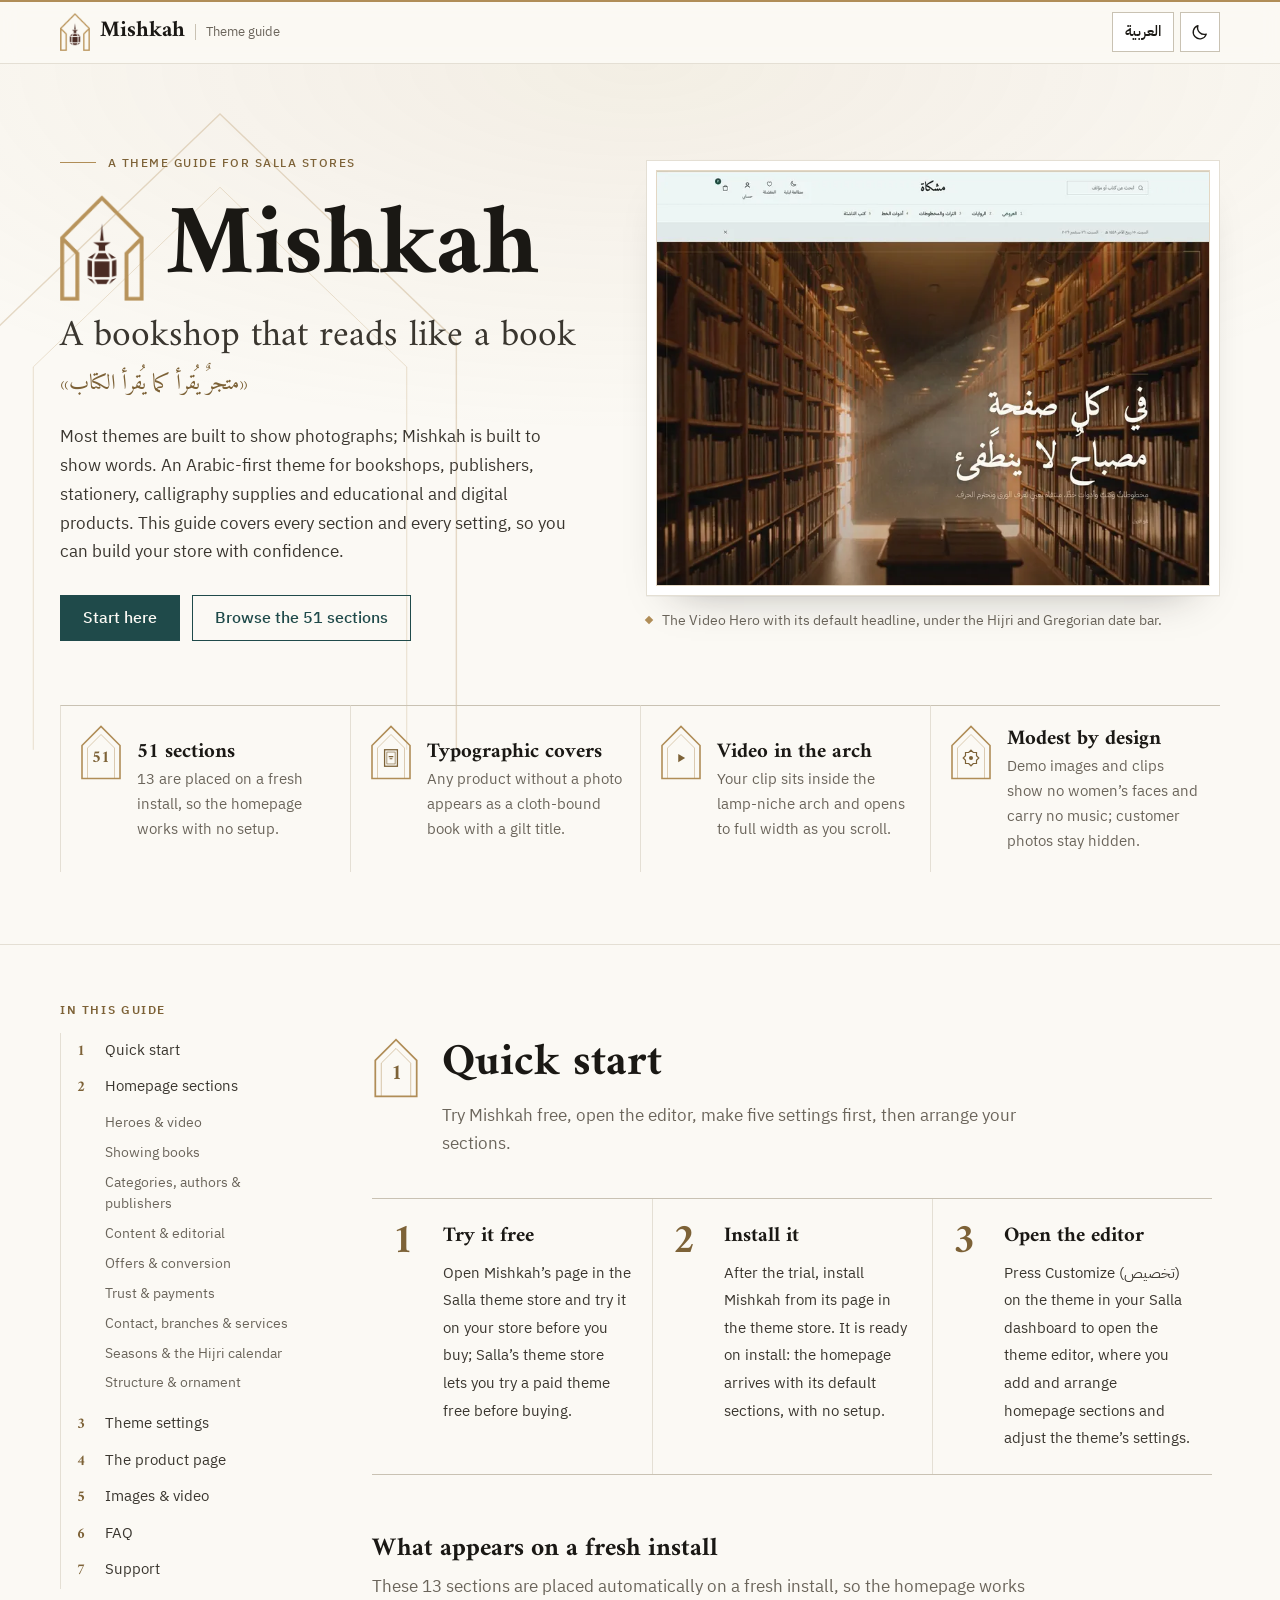
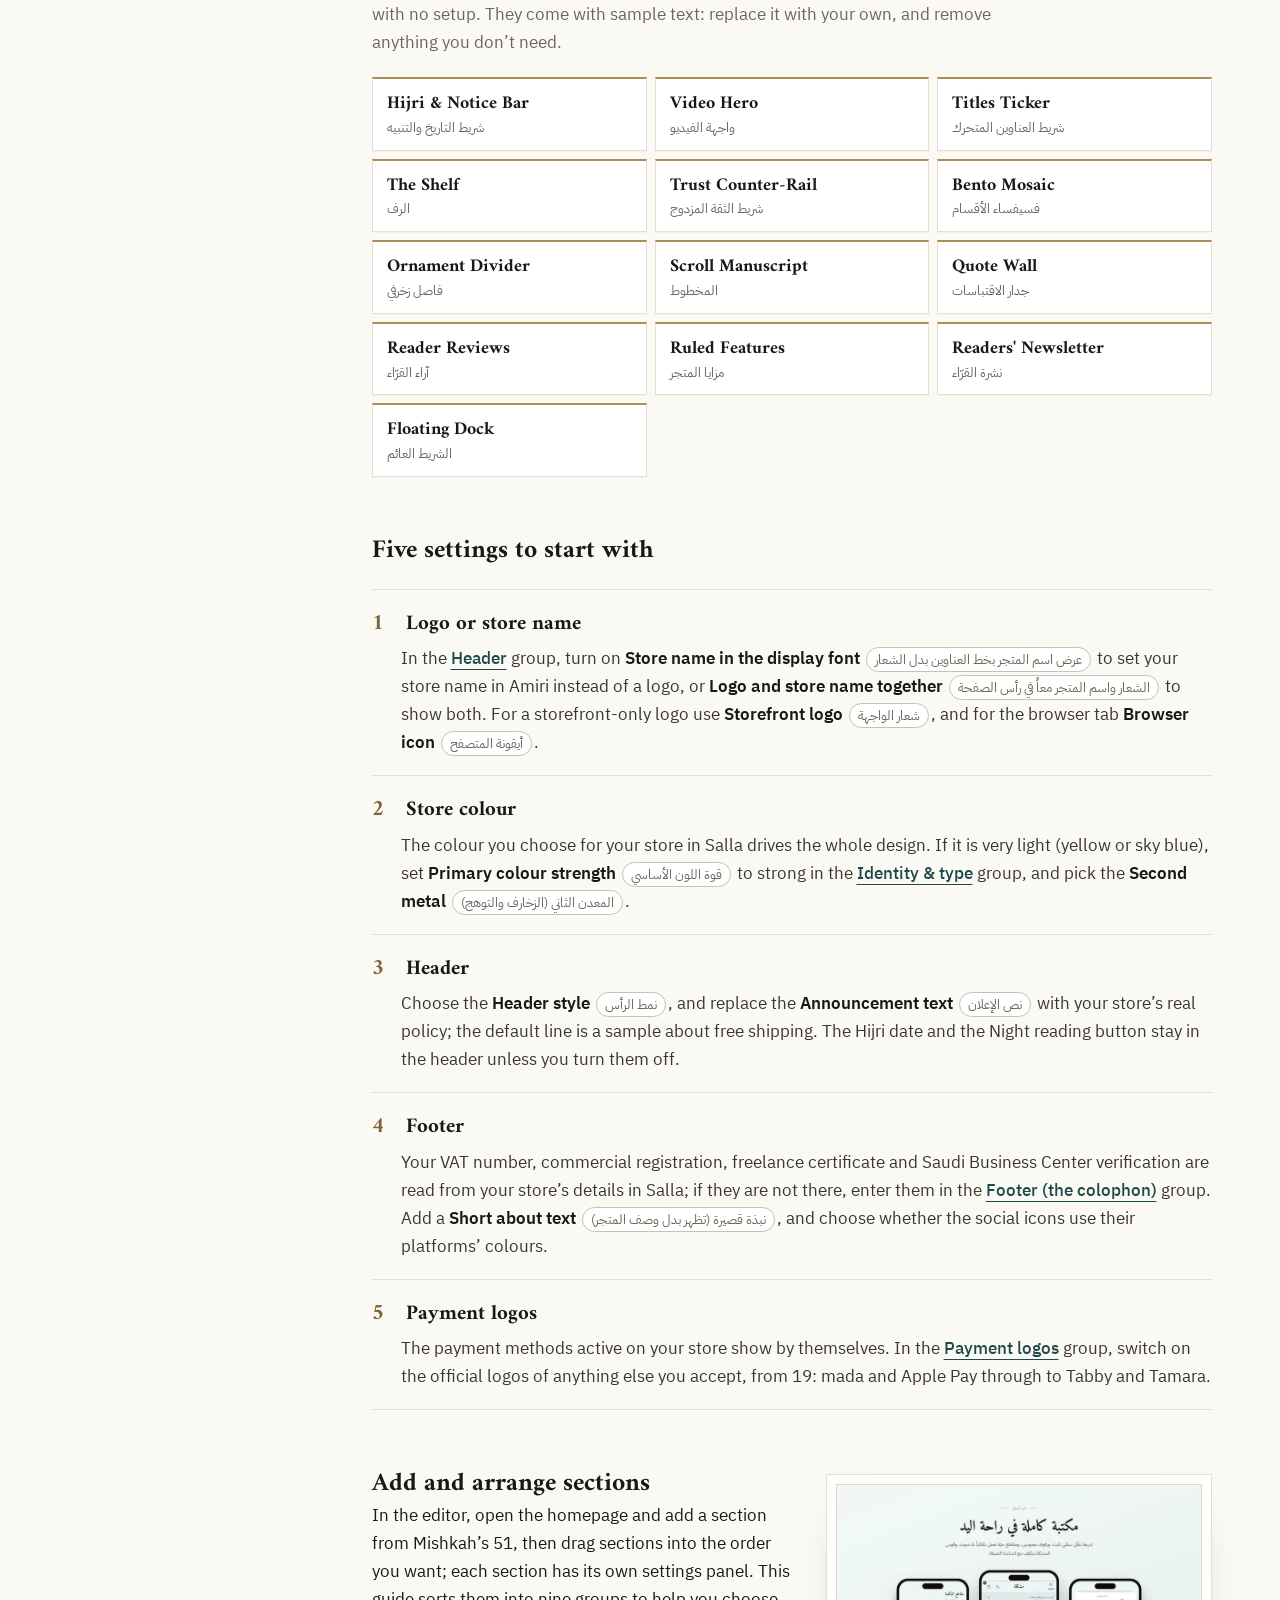
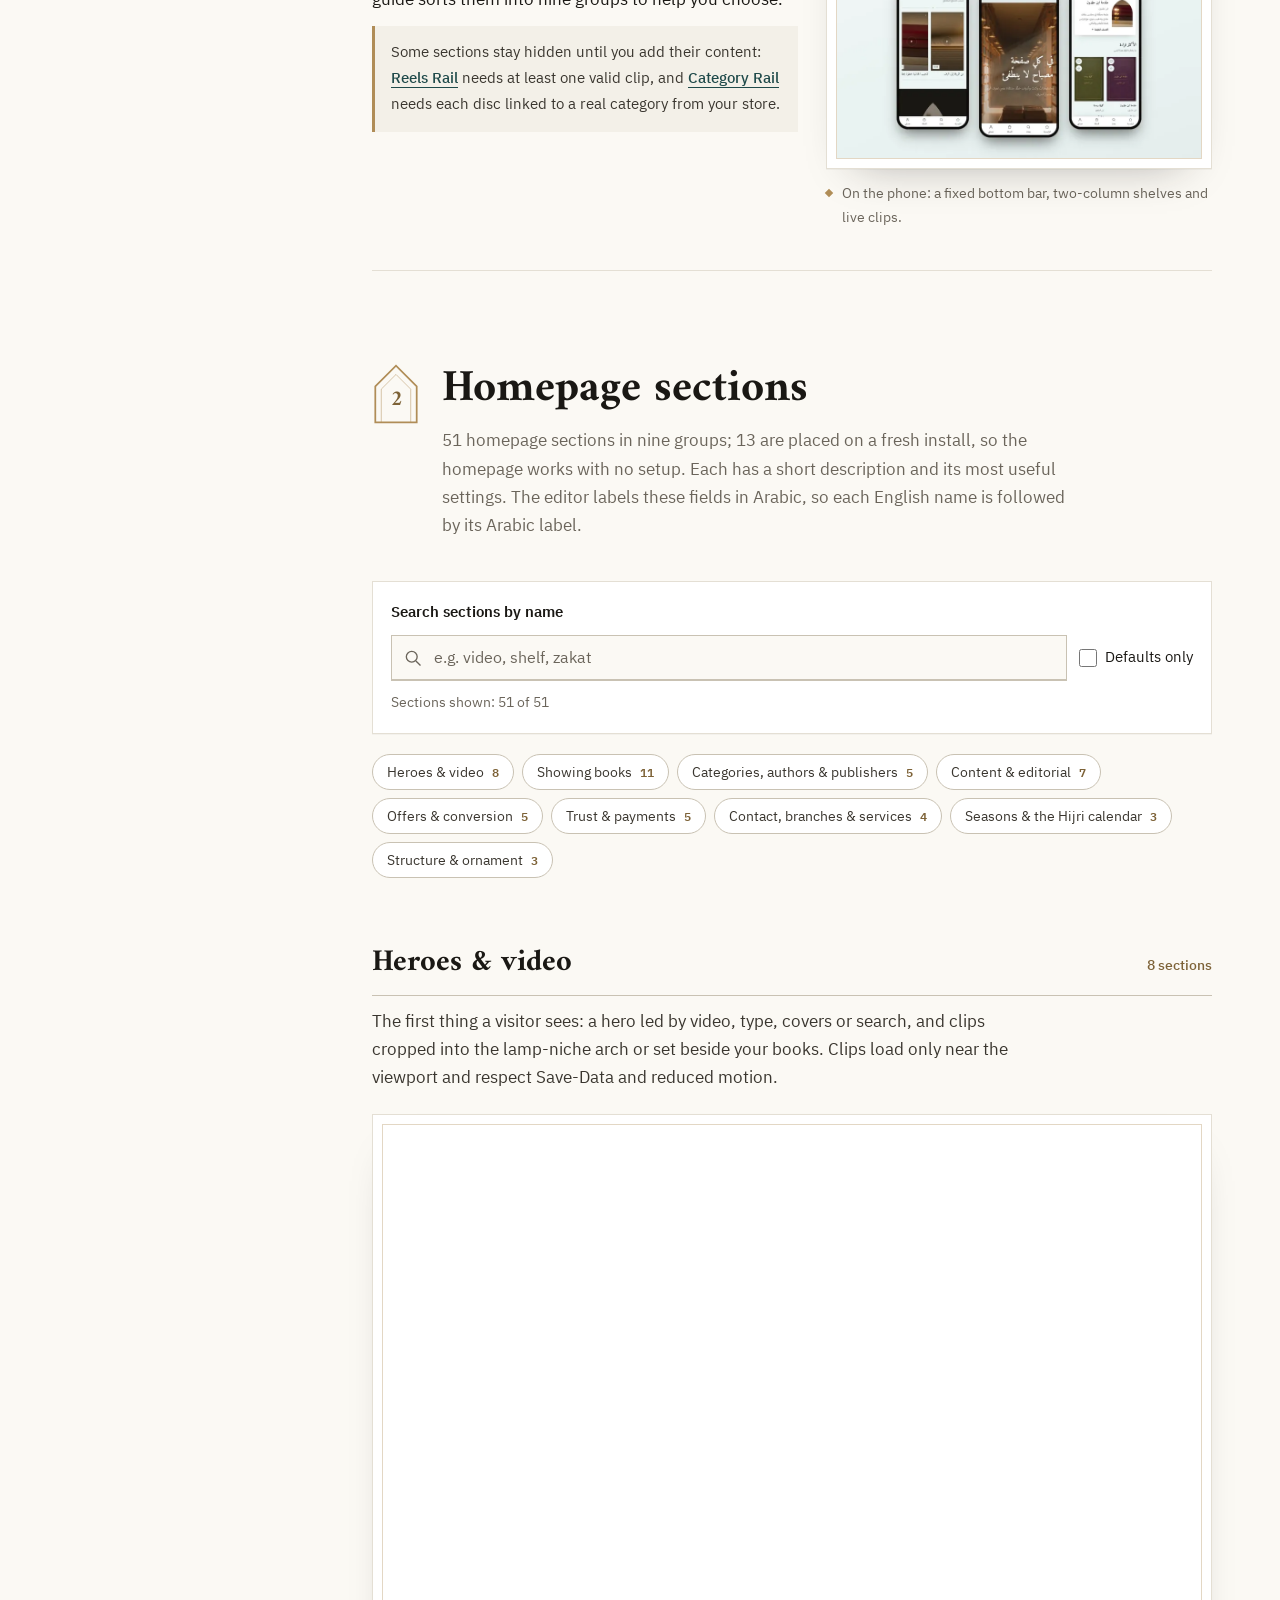
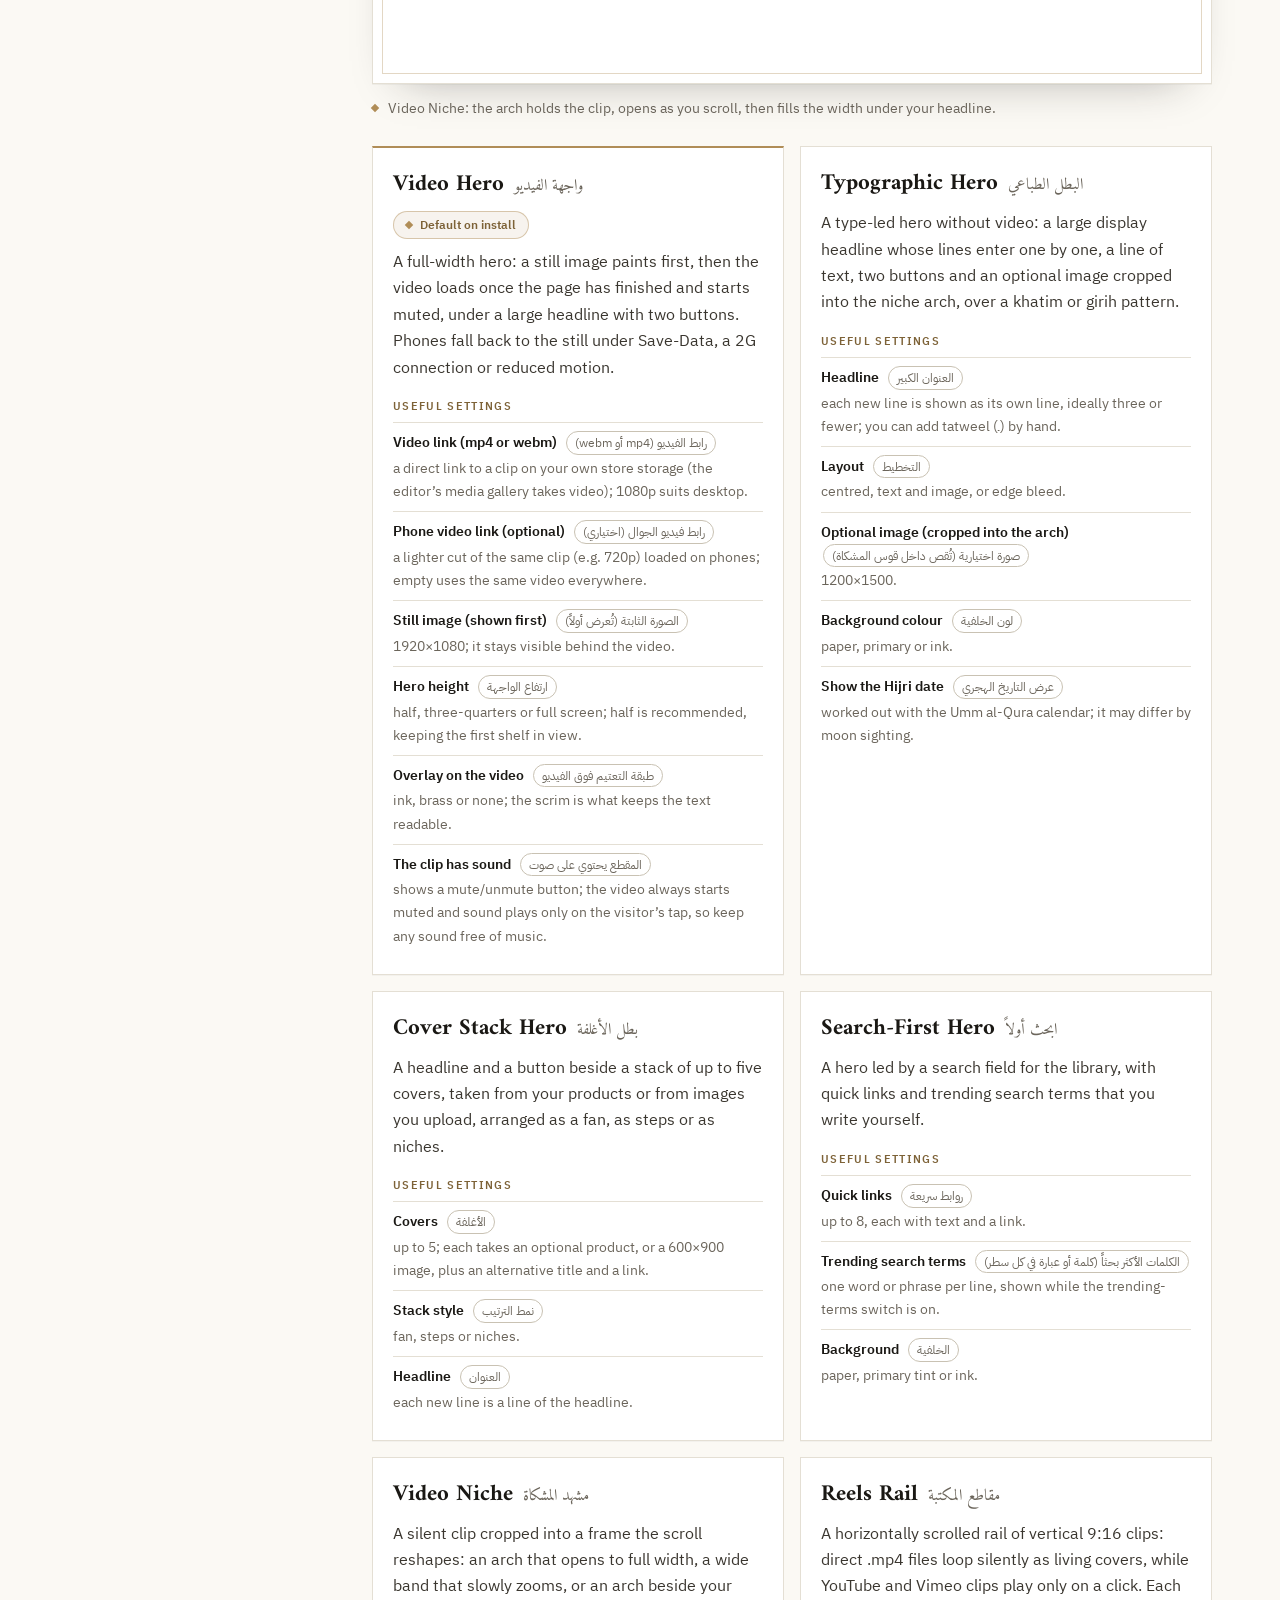
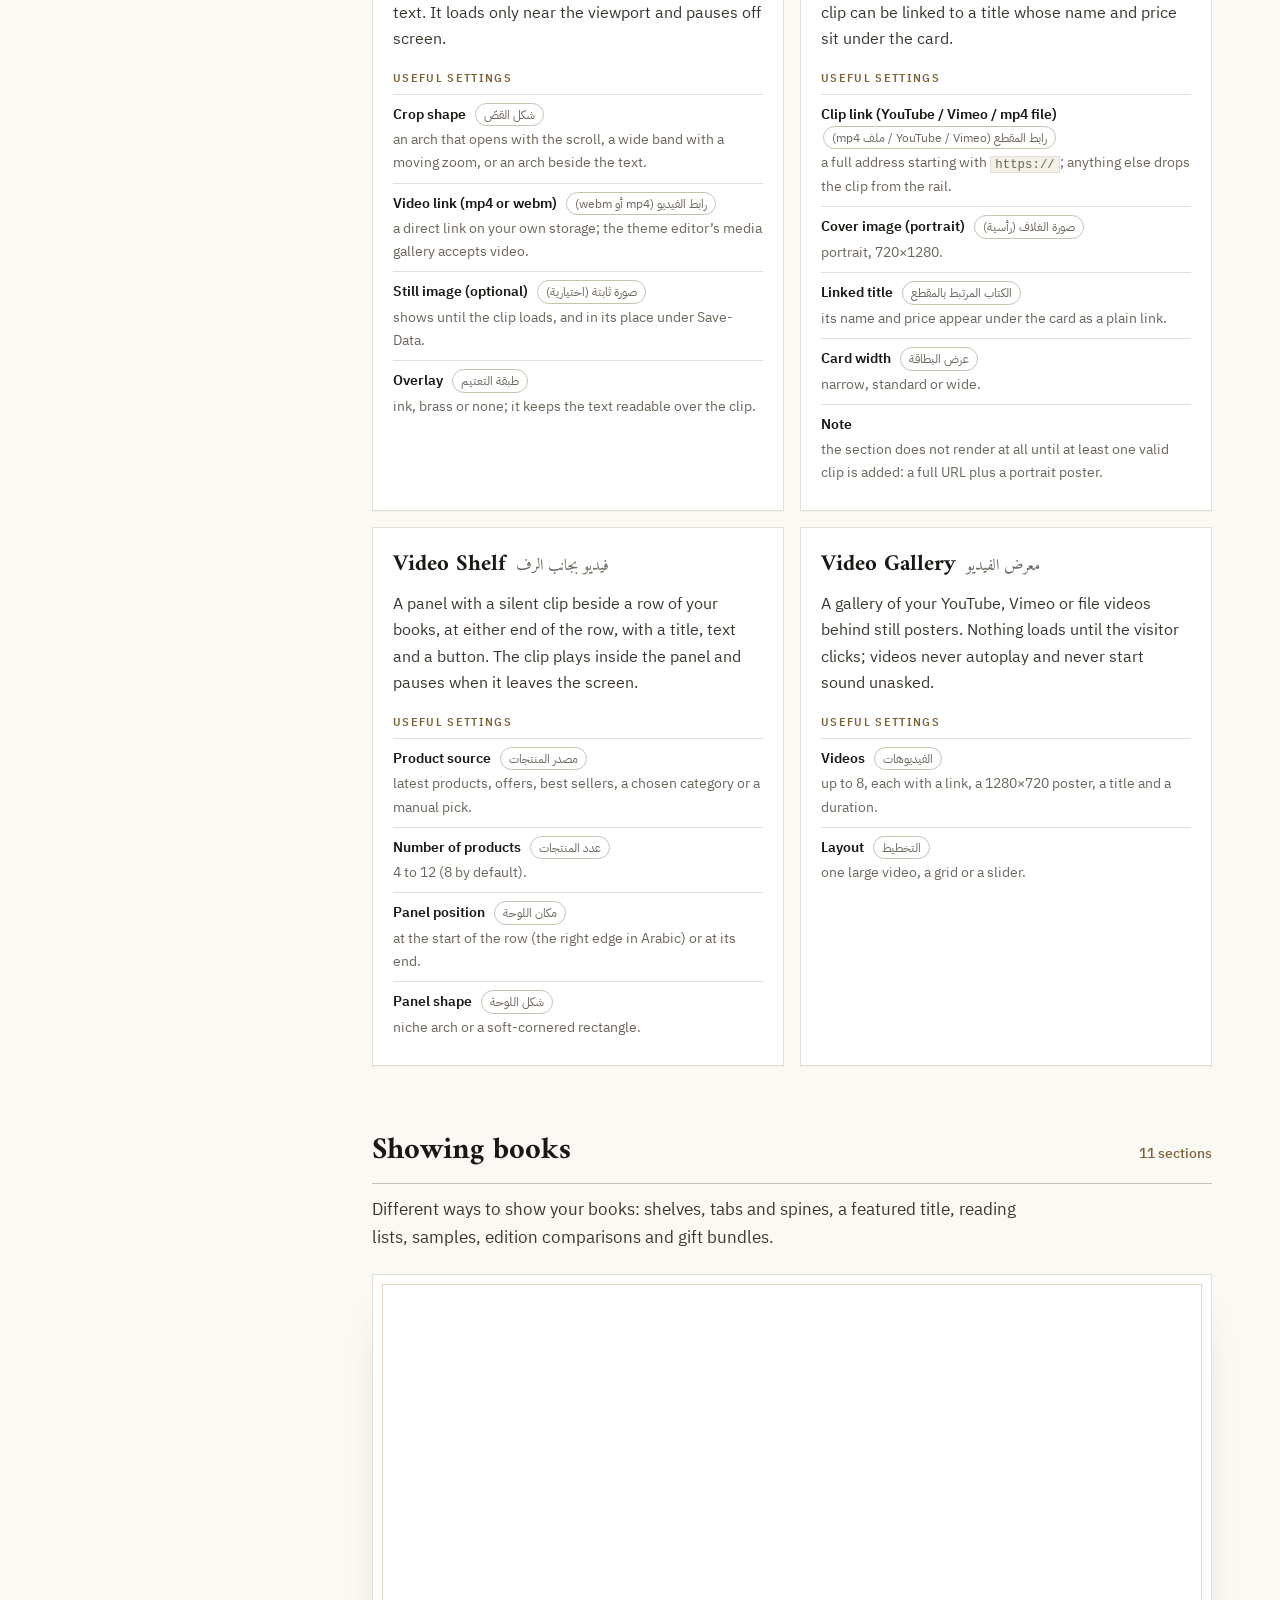
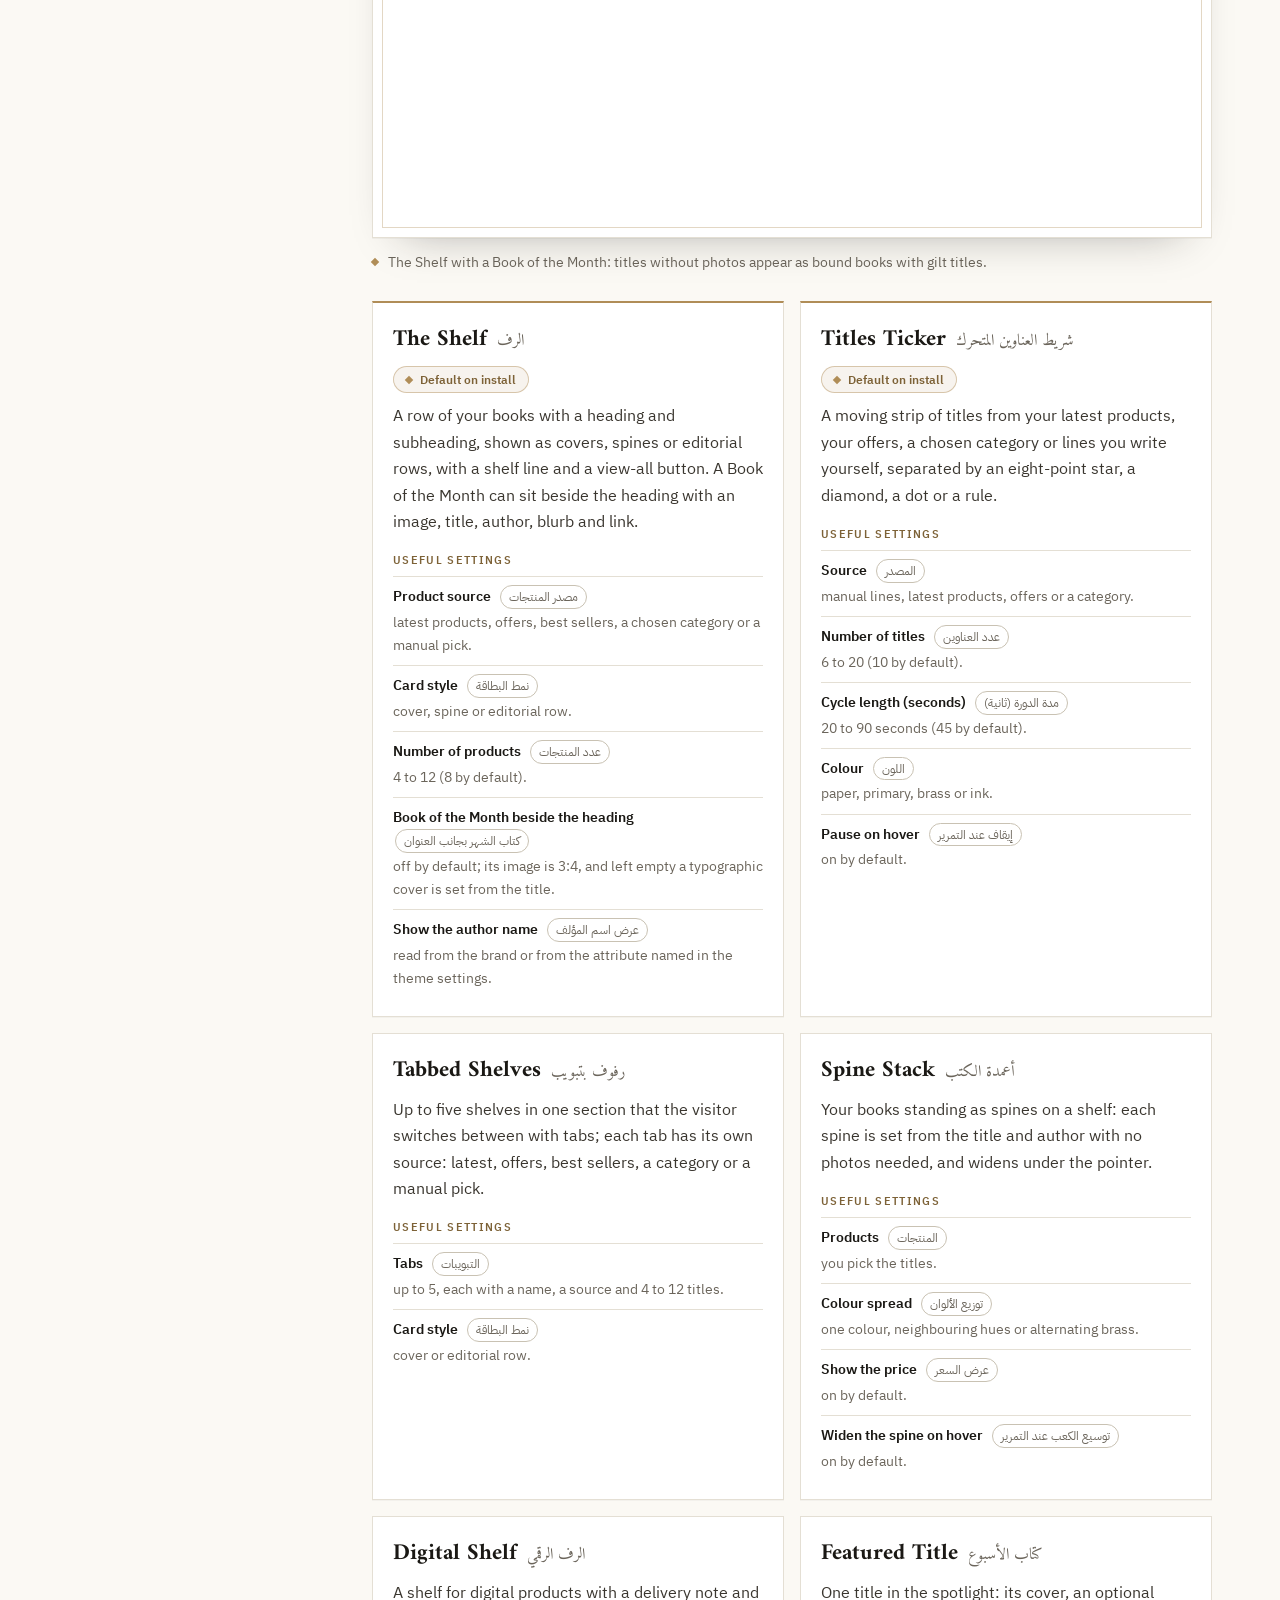
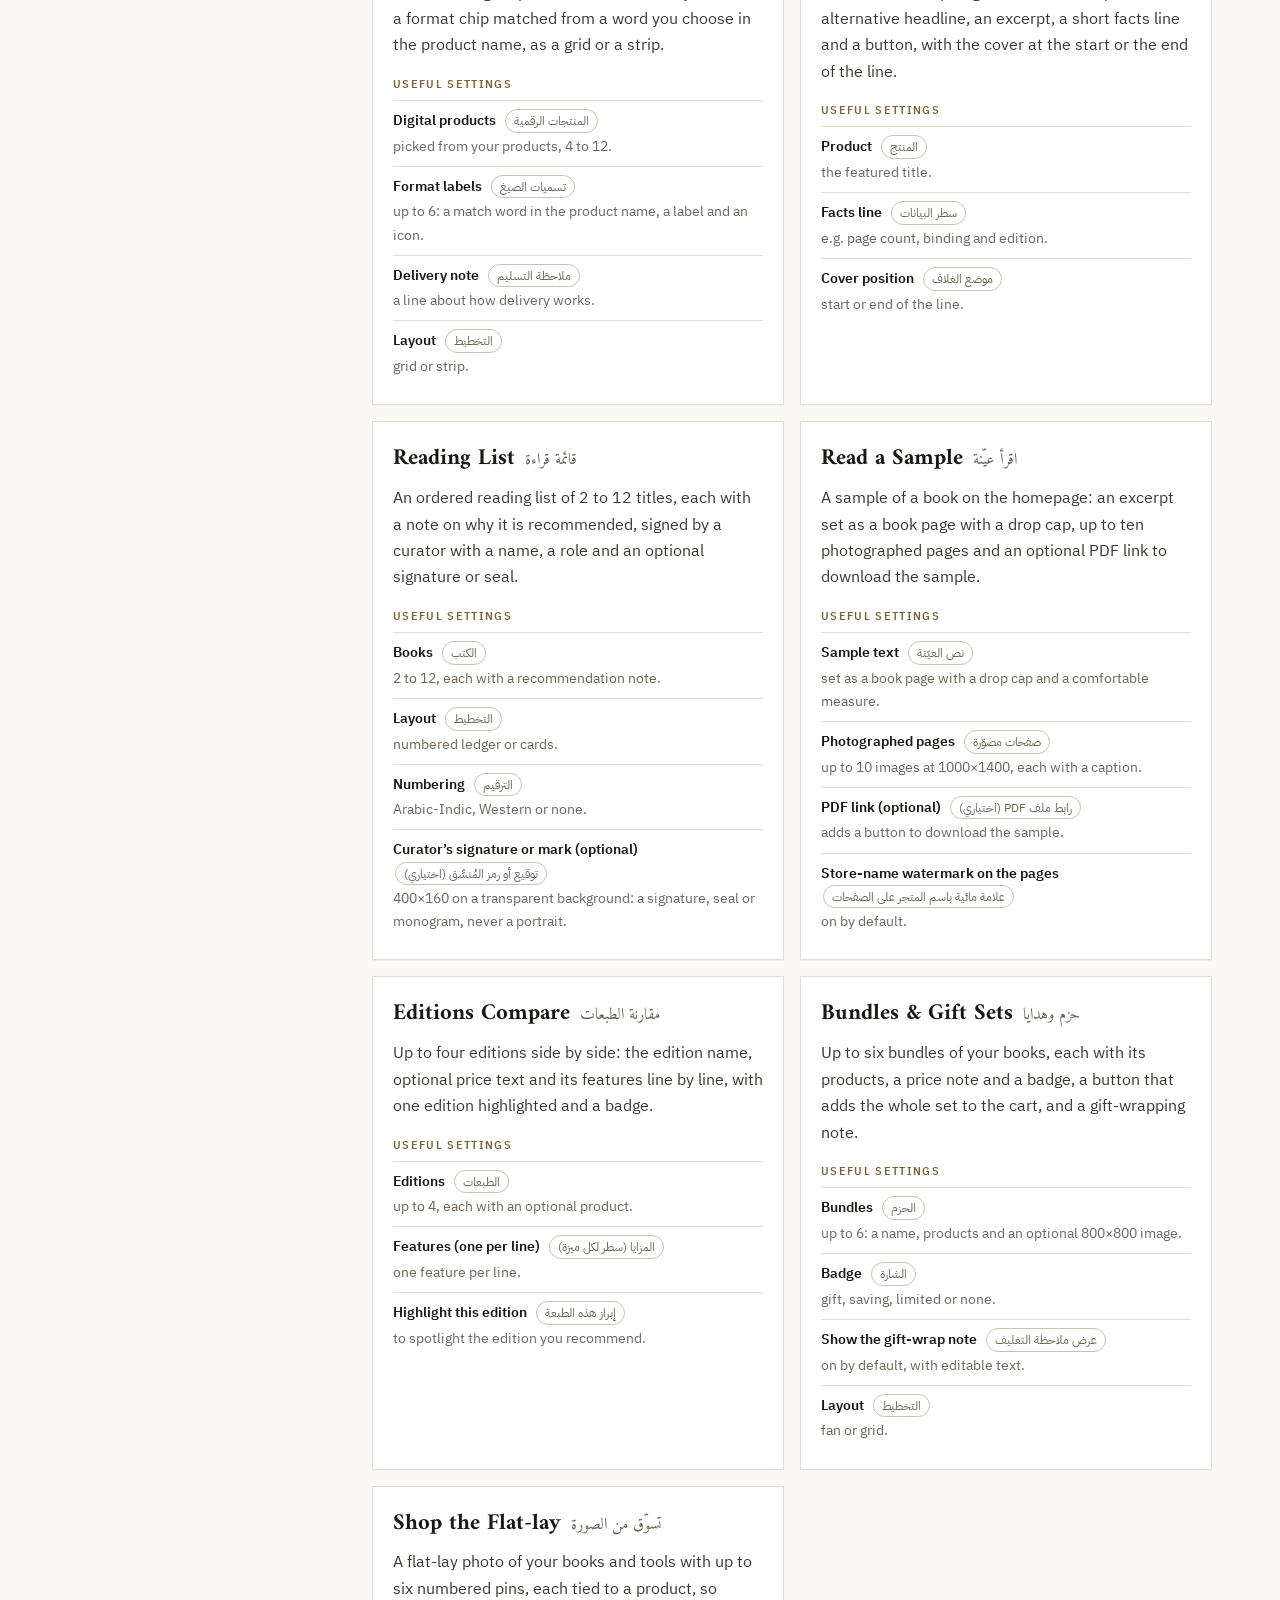
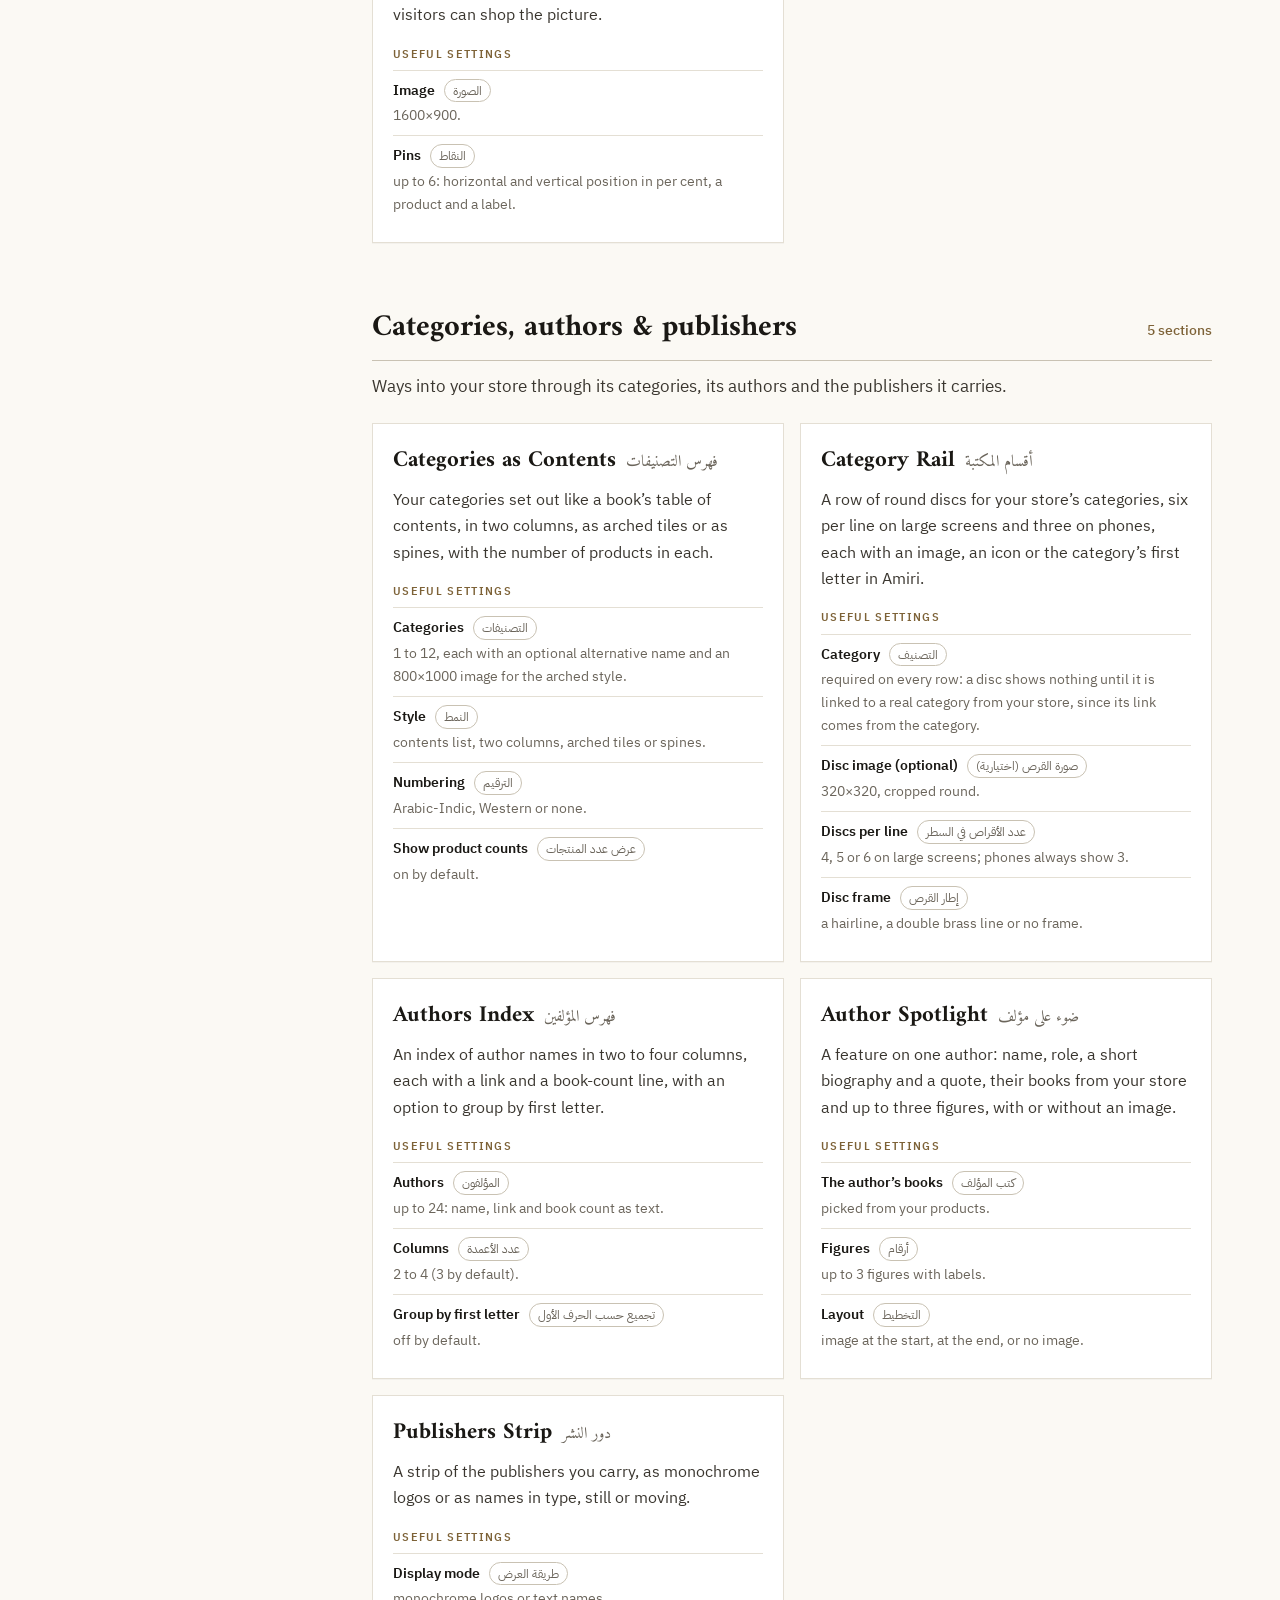
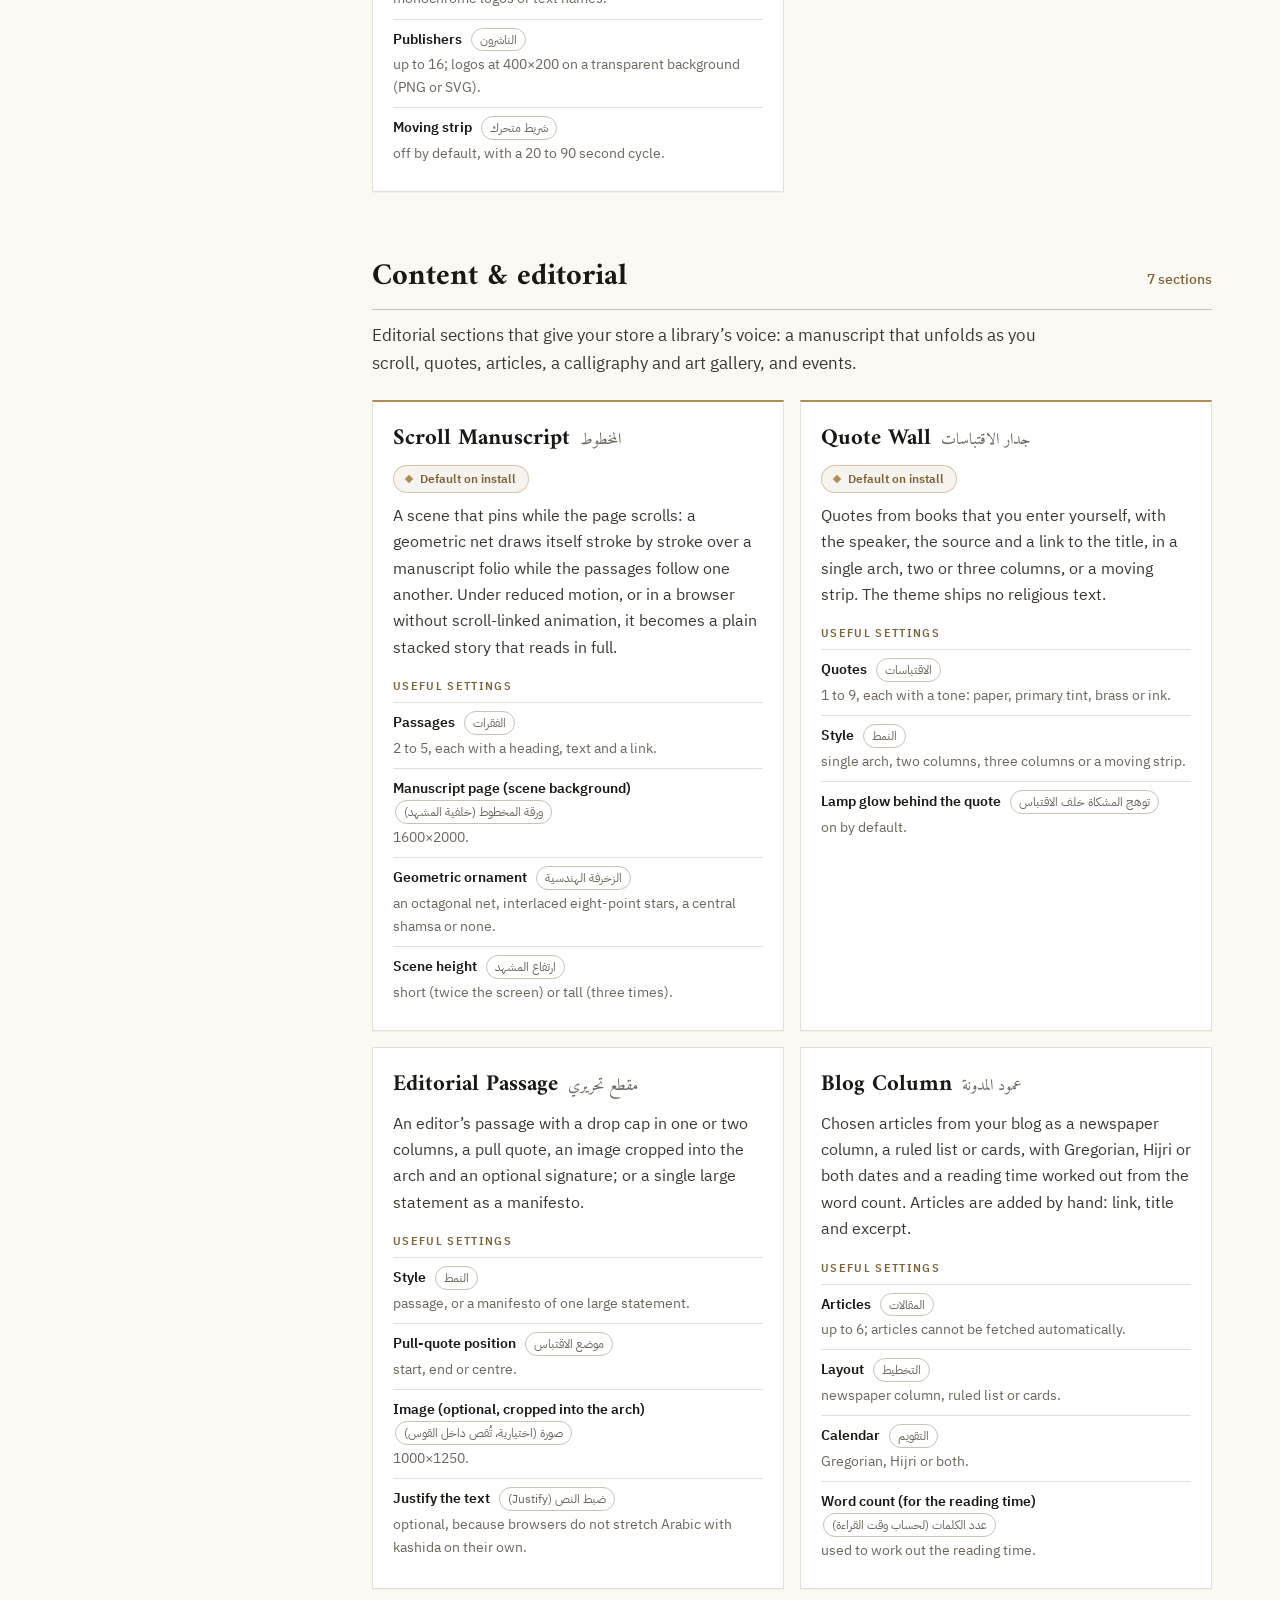
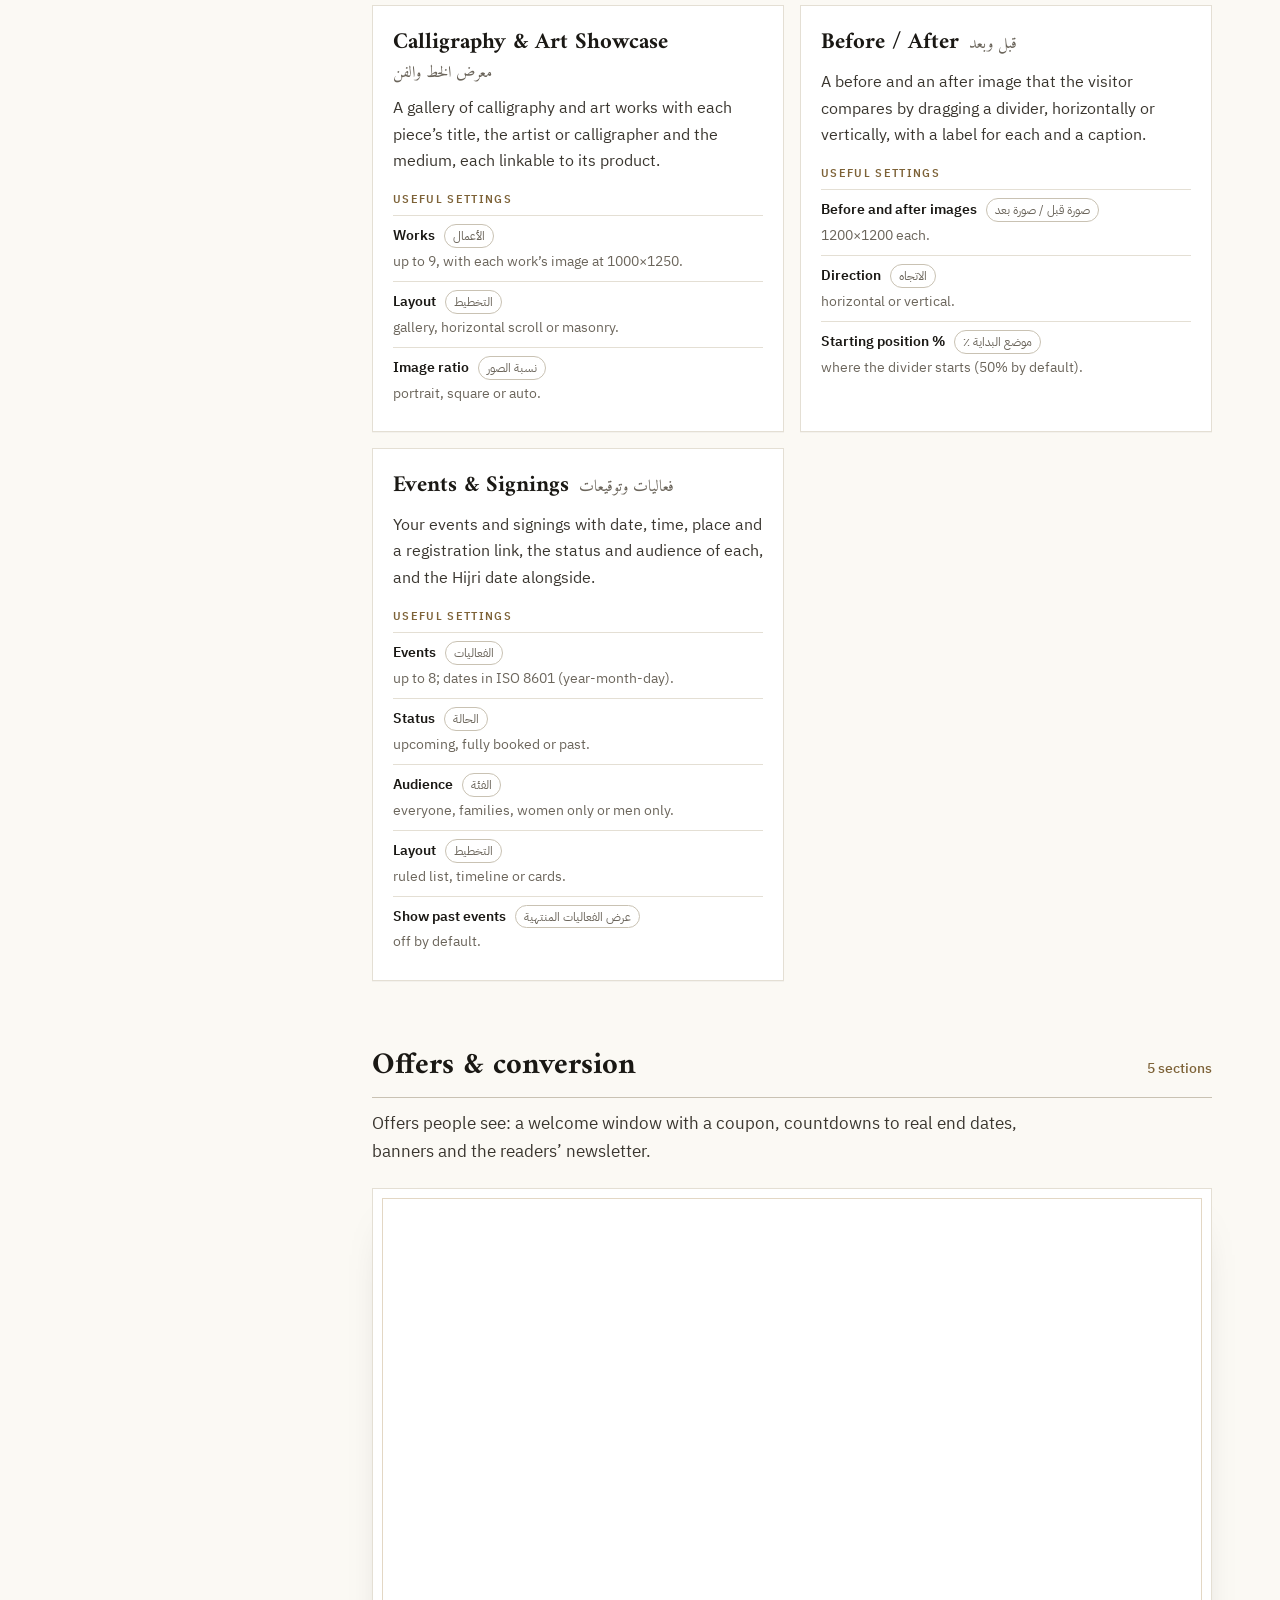
==== en/index.html @ a6b1fab2 "Mishkah theme guide in Arabic and English" ====
<!doctype html>
<html lang="en" dir="ltr" class="no-js">
<head>
<meta charset="utf-8">
<meta name="viewport" content="width=device-width, initial-scale=1">
<title>Mishkah — Theme guide for Salla bookshops</title>
<meta name="description" content="The guide to Mishkah, a Salla theme for bookshops, publishers and stationery: 51 homepage sections, theme settings, the book page, image and video guidance, and FAQs.">
<meta name="color-scheme" content="light dark">
<meta name="theme-color" content="#FBF9F4" media="(prefers-color-scheme: light)">
<meta name="theme-color" content="#141210" media="(prefers-color-scheme: dark)">
<link rel="canonical" href="https://payloadsurgeon.github.io/mishkah/en/">
<link rel="alternate" hreflang="ar" href="https://payloadsurgeon.github.io/mishkah/">
<link rel="alternate" hreflang="en" href="https://payloadsurgeon.github.io/mishkah/en/">
<link rel="alternate" hreflang="x-default" href="https://payloadsurgeon.github.io/mishkah/">
<meta property="og:type" content="website">
<meta property="og:site_name" content="Mishkah">
<meta property="og:title" content="Mishkah — Theme guide for Salla bookshops">
<meta property="og:description" content="The guide to Mishkah, a Salla theme for bookshops, publishers and stationery: 51 homepage sections, theme settings, the book page, image and video guidance, and FAQs.">
<meta property="og:url" content="https://payloadsurgeon.github.io/mishkah/en/">
<meta property="og:locale" content="en_US">
<meta property="og:locale:alternate" content="ar_SA">
<meta property="og:image" content="https://payloadsurgeon.github.io/mishkah/assets/img/storefront-hero-1200.jpg">
<meta property="og:image:type" content="image/jpeg">
<meta property="og:image:width" content="1200">
<meta property="og:image:height" content="900">
<meta property="og:image:alt" content="A Mishkah storefront: a header above a video hero of a library aisle under a large Amiri headline">
<meta name="twitter:card" content="summary_large_image">
<meta name="twitter:title" content="Mishkah — Theme guide for Salla bookshops">
<meta name="twitter:description" content="The guide to Mishkah, a Salla theme for bookshops, publishers and stationery: 51 homepage sections, theme settings, the book page, image and video guidance, and FAQs.">
<meta name="twitter:image" content="https://payloadsurgeon.github.io/mishkah/assets/img/storefront-hero-1200.jpg">
<meta name="twitter:image:alt" content="A Mishkah storefront: a header above a video hero of a library aisle under a large Amiri headline">
<link rel="icon" type="image/png" sizes="32x32" href="../assets/img/favicon-32.png">
<link rel="icon" type="image/png" sizes="192x192" href="../assets/img/favicon-192.png">
<link rel="apple-touch-icon" href="../assets/img/apple-touch-icon.png">
<link rel="preconnect" href="https://fonts.googleapis.com">
<link rel="preconnect" href="https://fonts.gstatic.com" crossorigin>
<link rel="stylesheet" href="https://fonts.googleapis.com/css2?family=Amiri:wght@400;700&amp;family=IBM+Plex+Sans+Arabic:wght@300;400;500;600&amp;display=swap">
<link rel="stylesheet" href="../assets/css/site.css">
<script>(function(){var d=document.documentElement;d.className=d.className.replace('no-js','js');try{var t=localStorage.getItem('mishkah-guide-theme');if(t==='dark'||t==='light'){d.setAttribute('data-theme',t);}}catch(e){}})();</script>
<script src="../assets/js/site.js" defer></script>
</head>
<body>
<a class="skip-link" href="#main">Skip to content</a>
<header class="topbar">
  <div class="topbar__inner">
    <a class="brand" href="#top">
      <span class="brand__mark" aria-hidden="true"><img class="only-light" src="../assets/img/mark-day-96.png" width="30" height="38" alt=""><img class="only-dark" src="../assets/img/mark-night-96.png" width="30" height="38" alt=""></span>
      <span class="brand__text"><span class="brand__name">Mishkah</span><span class="brand__sub">Theme guide</span></span>
    </a>
    <div class="topbar__actions">
      <button class="icon-btn toc-toggle" type="button" aria-controls="toc" aria-expanded="false"><svg class="i" viewBox="0 0 24 24" aria-hidden="true" focusable="false"><path d="M4 7h16M4 12h16M4 17h10" stroke="currentColor" stroke-width="1.6" fill="none"/></svg><span class="toc-toggle__label">Contents</span></button>
      <a class="lang-switch" href="../" hreflang="ar" lang="ar"><span class="lang-switch__full">العربية</span><span class="lang-switch__short" aria-hidden="true">ع</span></a>
      <button class="icon-btn theme-toggle" type="button" aria-pressed="false" aria-label="Night mode"><svg class="i i-moon" viewBox="0 0 24 24" aria-hidden="true" focusable="false"><path d="M19.5 14.5A8 8 0 0 1 9.5 4.5a8 8 0 1 0 10 10z" fill="none" stroke="currentColor" stroke-width="1.6" stroke-linejoin="round"/></svg><svg class="i i-sun" viewBox="0 0 24 24" aria-hidden="true" focusable="false"><circle cx="12" cy="12" r="4.2" fill="none" stroke="currentColor" stroke-width="1.6"/><path d="M12 2.5v2.5M12 19v2.5M2.5 12H5M19 12h2.5M5.3 5.3l1.8 1.8M16.9 16.9l1.8 1.8M5.3 18.7l1.8-1.8M16.9 7.1l1.8-1.8" stroke="currentColor" stroke-width="1.6"/></svg></button>
    </div>
  </div>
</header>
<main id="main" tabindex="-1">
<section class="hero" id="top" aria-labelledby="hero-title">
  <svg class="hero__arch" viewBox="0 0 440 560" aria-hidden="true" focusable="false"><path d="M20 560V214L220 22l200 192v346" fill="none" stroke="currentColor" stroke-width="1.2"/><path d="M62 560V236L220 84l158 152v324" fill="none" stroke="currentColor" stroke-width=".7"/></svg>
  <div class="hero__inner">
    <div class="hero__text">
      <p class="kicker"><span>A theme guide for Salla stores</span></p>
      <h1 id="hero-title" class="hero__title"><span class="hero__mark" aria-hidden="true"><img class="only-light" src="../assets/img/mark-day-240.png" width="95" height="120" alt=""><img class="only-dark" src="../assets/img/mark-night-240.png" width="95" height="120" alt=""></span><span class="hero__name">Mishkah</span></h1>
      <p class="hero__promise">A bookshop that reads like a book</p>
      <span class="hero__promise-alt" lang="ar" dir="rtl">«متجرٌ يُقرأ كما يُقرأ الكتاب»</span>
      <p class="hero__lede">Most themes are built to show photographs; Mishkah is built to show words. An Arabic-first theme for bookshops, publishers, stationery, calligraphy supplies and educational and digital products. This guide covers every section and every setting, so you can build your store with confidence.</p>
      <p class="hero__actions"><a class="btn btn--primary" href="#quick-start">Start here</a><a class="btn btn--ghost" href="#sections">Browse the 51 sections</a></p>
    </div>
    <figure class="hero__figure">
      <div class="figure__frame"><picture><source type="image/webp" srcset="../assets/img/storefront-hero-800.webp 800w, ../assets/img/storefront-hero-1400.webp 1400w" sizes="(min-width: 1000px) 620px, calc(100vw - 32px)"><img class="figure__img" src="../assets/img/storefront-hero-1200.jpg" width="1200" height="900" alt="A Mishkah storefront on desktop: a header with the store name and a numbered menu, above a video hero of a library aisle under a large Arabic headline" fetchpriority="high" decoding="async"></picture></div>
      <figcaption>The Video Hero with its default headline, under the Hijri and Gregorian date bar.</figcaption>
    </figure>
  </div>
  <ul class="facts"><li class="fact"><span class="emblem" aria-hidden="true"><svg class="arch" viewBox="0 0 44 56" aria-hidden="true" focusable="false"><path d="M3 54.5V21.5L22 2.5l19 19v33z" fill="none" stroke="currentColor" stroke-width="1.6" stroke-linejoin="miter"/><path d="M8.5 54.5V24L22 10.5 35.5 24v30.5" fill="none" stroke="currentColor" stroke-width=".8" opacity=".55"/></svg><span class="emblem__num">51</span></span><span class="fact__title">51 sections</span><span class="fact__text">13 are placed on a fresh install, so the homepage works with no setup.</span></li><li class="fact"><span class="emblem" aria-hidden="true"><svg class="arch" viewBox="0 0 44 56" aria-hidden="true" focusable="false"><path d="M3 54.5V21.5L22 2.5l19 19v33z" fill="none" stroke="currentColor" stroke-width="1.6" stroke-linejoin="miter"/><path d="M8.5 54.5V24L22 10.5 35.5 24v30.5" fill="none" stroke="currentColor" stroke-width=".8" opacity=".55"/></svg><svg class="glyph" viewBox="0 0 24 24" aria-hidden="true" focusable="false"><rect x="5" y="3" width="14" height="18" fill="none" stroke="currentColor" stroke-width="1.4"/><rect x="7.5" y="5.5" width="9" height="13" fill="none" stroke="currentColor" stroke-width=".7"/><path d="M9.5 10.5h5M10.5 12.8h3" stroke="currentColor" stroke-width="1.1"/></svg></span><span class="fact__title">Typographic covers</span><span class="fact__text">Any product without a photo appears as a cloth-bound book with a gilt title.</span></li><li class="fact"><span class="emblem" aria-hidden="true"><svg class="arch" viewBox="0 0 44 56" aria-hidden="true" focusable="false"><path d="M3 54.5V21.5L22 2.5l19 19v33z" fill="none" stroke="currentColor" stroke-width="1.6" stroke-linejoin="miter"/><path d="M8.5 54.5V24L22 10.5 35.5 24v30.5" fill="none" stroke="currentColor" stroke-width=".8" opacity=".55"/></svg><svg class="glyph" viewBox="0 0 24 24" aria-hidden="true" focusable="false"><path d="M9 7.5v9l7.5-4.5z" fill="currentColor"/></svg></span><span class="fact__title">Video in the arch</span><span class="fact__text">Your clip sits inside the lamp-niche arch and opens to full width as you scroll.</span></li><li class="fact"><span class="emblem" aria-hidden="true"><svg class="arch" viewBox="0 0 44 56" aria-hidden="true" focusable="false"><path d="M3 54.5V21.5L22 2.5l19 19v33z" fill="none" stroke="currentColor" stroke-width="1.6" stroke-linejoin="miter"/><path d="M8.5 54.5V24L22 10.5 35.5 24v30.5" fill="none" stroke="currentColor" stroke-width=".8" opacity=".55"/></svg><svg class="glyph" viewBox="0 0 24 24" aria-hidden="true" focusable="false"><polygon points="12.00,3.50 14.49,5.99 18.01,5.99 18.01,9.51 20.50,12.00 18.01,14.49 18.01,18.01 14.49,18.01 12.00,20.50 9.51,18.01 5.99,18.01 5.99,14.49 3.50,12.00 5.99,9.51 5.99,5.99 9.51,5.99" fill="none" stroke="currentColor" stroke-width="1.3"/><circle cx="12" cy="12" r="2.2" fill="currentColor"/></svg></span><span class="fact__title">Modest by design</span><span class="fact__text">Demo images and clips show no women’s faces and carry no music; customer photos stay hidden.</span></li></ul>
</section>
<div class="layout">
<nav id="toc" class="toc" aria-label="Guide contents"><div class="toc__head"><p class="toc__title">In this guide</p><button class="icon-btn toc__close" type="button" aria-label="Close contents"><svg class="i" viewBox="0 0 24 24" aria-hidden="true" focusable="false"><path d="M6 6l12 12M18 6 6 18" stroke="currentColor" stroke-width="1.6"/></svg></button></div><ol class="toc__list"><li><a href="#quick-start"><span class="toc__num" aria-hidden="true">1</span>Quick start</a></li><li><a href="#sections"><span class="toc__num" aria-hidden="true">2</span>Homepage sections</a><ol class="toc__sub"><li><a href="#g-heroes">Heroes &amp; video</a></li><li><a href="#g-books">Showing books</a></li><li><a href="#g-browse">Categories, authors &amp; publishers</a></li><li><a href="#g-editorial">Content &amp; editorial</a></li><li><a href="#g-offers">Offers &amp; conversion</a></li><li><a href="#g-trust">Trust &amp; payments</a></li><li><a href="#g-contact">Contact, branches &amp; services</a></li><li><a href="#g-seasons">Seasons &amp; the Hijri calendar</a></li><li><a href="#g-structure">Structure &amp; ornament</a></li></ol></li><li><a href="#settings"><span class="toc__num" aria-hidden="true">3</span>Theme settings</a></li><li><a href="#product"><span class="toc__num" aria-hidden="true">4</span>The product page</a></li><li><a href="#media"><span class="toc__num" aria-hidden="true">5</span>Images &amp; video</a></li><li><a href="#faq"><span class="toc__num" aria-hidden="true">6</span>FAQ</a></li><li><a href="#support"><span class="toc__num" aria-hidden="true">7</span>Support</a></li></ol></nav>
<div class="content">
<section class="chapter chapter--quick-start" id="quick-start" aria-labelledby="quick-start-title"><header class="chapter__head"><span class="chapter__num" aria-hidden="true"><svg class="arch" viewBox="0 0 44 56" aria-hidden="true" focusable="false"><path d="M3 54.5V21.5L22 2.5l19 19v33z" fill="none" stroke="currentColor" stroke-width="1.6" stroke-linejoin="miter"/><path d="M8.5 54.5V24L22 10.5 35.5 24v30.5" fill="none" stroke="currentColor" stroke-width=".8" opacity=".55"/></svg><span>1</span></span><div class="chapter__titles"><h2 id="quick-start-title">Quick start</h2><p class="chapter__lede">Try Mishkah free, open the editor, make five settings first, then arrange your sections.</p></div></header><ol class="steps"><li class="step"><span class="step__num" aria-hidden="true">1</span><div class="step__body"><h3>Try it free</h3><p>Open Mishkah’s page in the Salla theme store and try it on your store before you buy; Salla’s theme store lets you try a paid theme free before buying.</p></div></li><li class="step"><span class="step__num" aria-hidden="true">2</span><div class="step__body"><h3>Install it</h3><p>After the trial, install Mishkah from its page in the theme store. It is ready on install: the homepage arrives with its default sections, with no setup.</p></div></li><li class="step"><span class="step__num" aria-hidden="true">3</span><div class="step__body"><h3>Open the editor</h3><p>Press Customize (تخصيص) on the theme in your Salla dashboard to open the theme editor, where you add and arrange homepage sections and adjust the theme’s settings.</p></div></li></ol>
<div class="block">
  <h3>What appears on a fresh install</h3>
  <p class="block__lede">These 13 sections are placed automatically on a fresh install, so the homepage works with no setup. They come with sample text: replace it with your own, and remove anything you don’t need.</p>
  <ul class="default-list"><li><a href="#s-hijri-notice-bar"><span class="dl__name">Hijri &amp; Notice Bar</span><span class="dl__alt" lang="ar" dir="rtl">شريط التاريخ والتنبيه</span></a></li><li><a href="#s-video-hero"><span class="dl__name">Video Hero</span><span class="dl__alt" lang="ar" dir="rtl">واجهة الفيديو</span></a></li><li><a href="#s-titles-ticker"><span class="dl__name">Titles Ticker</span><span class="dl__alt" lang="ar" dir="rtl">شريط العناوين المتحرك</span></a></li><li><a href="#s-shelf"><span class="dl__name">The Shelf</span><span class="dl__alt" lang="ar" dir="rtl">الرف</span></a></li><li><a href="#s-trust-counter-rail"><span class="dl__name">Trust Counter-Rail</span><span class="dl__alt" lang="ar" dir="rtl">شريط الثقة المزدوج</span></a></li><li><a href="#s-bento-mosaic"><span class="dl__name">Bento Mosaic</span><span class="dl__alt" lang="ar" dir="rtl">فسيفساء الأقسام</span></a></li><li><a href="#s-ornament-divider"><span class="dl__name">Ornament Divider</span><span class="dl__alt" lang="ar" dir="rtl">فاصل زخرفي</span></a></li><li><a href="#s-scroll-manuscript"><span class="dl__name">Scroll Manuscript</span><span class="dl__alt" lang="ar" dir="rtl">المخطوط</span></a></li><li><a href="#s-quote-wall"><span class="dl__name">Quote Wall</span><span class="dl__alt" lang="ar" dir="rtl">جدار الاقتباسات</span></a></li><li><a href="#s-reader-reviews"><span class="dl__name">Reader Reviews</span><span class="dl__alt" lang="ar" dir="rtl">آراء القرّاء</span></a></li><li><a href="#s-features-ruled"><span class="dl__name">Ruled Features</span><span class="dl__alt" lang="ar" dir="rtl">مزايا المتجر</span></a></li><li><a href="#s-newsletter"><span class="dl__name">Readers&#x27; Newsletter</span><span class="dl__alt" lang="ar" dir="rtl">نشرة القرّاء</span></a></li><li><a href="#s-floating-dock"><span class="dl__name">Floating Dock</span><span class="dl__alt" lang="ar" dir="rtl">الشريط العائم</span></a></li></ul>
</div>
<div class="block">
  <h3>Five settings to start with</h3>
  <ol class="firsts"><li class="first"><h4><span class="first__num" aria-hidden="true">1</span>Logo or store name</h4><p>In the <a class="xref" href="#set-header">Header</a> group, turn on <span class="lbl">Store name in the display font</span> <span class="ar-hint" lang="ar" dir="rtl">عرض اسم المتجر بخط العناوين بدل الشعار</span> to set your store name in Amiri instead of a logo, or <span class="lbl">Logo and store name together</span> <span class="ar-hint" lang="ar" dir="rtl">الشعار واسم المتجر معاً في رأس الصفحة</span> to show both. For a storefront-only logo use <span class="lbl">Storefront logo</span> <span class="ar-hint" lang="ar" dir="rtl">شعار الواجهة</span>, and for the browser tab <span class="lbl">Browser icon</span> <span class="ar-hint" lang="ar" dir="rtl">أيقونة المتصفح</span>.</p></li><li class="first"><h4><span class="first__num" aria-hidden="true">2</span>Store colour</h4><p>The colour you choose for your store in Salla drives the whole design. If it is very light (yellow or sky blue), set <span class="lbl">Primary colour strength</span> <span class="ar-hint" lang="ar" dir="rtl">قوة اللون الأساسي</span> to strong in the <a class="xref" href="#set-identity">Identity &amp; type</a> group, and pick the <span class="lbl">Second metal</span> <span class="ar-hint" lang="ar" dir="rtl">المعدن الثاني (الزخارف والتوهج)</span>.</p></li><li class="first"><h4><span class="first__num" aria-hidden="true">3</span>Header</h4><p>Choose the <span class="lbl">Header style</span> <span class="ar-hint" lang="ar" dir="rtl">نمط الرأس</span>, and replace the <span class="lbl">Announcement text</span> <span class="ar-hint" lang="ar" dir="rtl">نص الإعلان</span> with your store’s real policy; the default line is a sample about free shipping. The Hijri date and the Night reading button stay in the header unless you turn them off.</p></li><li class="first"><h4><span class="first__num" aria-hidden="true">4</span>Footer</h4><p>Your VAT number, commercial registration, freelance certificate and Saudi Business Center verification are read from your store’s details in Salla; if they are not there, enter them in the <a class="xref" href="#set-footer">Footer (the colophon)</a> group. Add a <span class="lbl">Short about text</span> <span class="ar-hint" lang="ar" dir="rtl">نبذة قصيرة (تظهر بدل وصف المتجر)</span>, and choose whether the social icons use their platforms’ colours.</p></li><li class="first"><h4><span class="first__num" aria-hidden="true">5</span>Payment logos</h4><p>The payment methods active on your store show by themselves. In the <a class="xref" href="#set-payment-logos">Payment logos</a> group, switch on the official logos of anything else you accept, from 19: mada and Apple Pay through to Tabby and Tamara.</p></li></ol>
</div>
<div class="block block--split">
  <div>
    <h3>Add and arrange sections</h3>
    <p>In the editor, open the homepage and add a section from Mishkah’s 51, then drag sections into the order you want; each section has its own settings panel. This guide sorts them into nine groups to help you choose.</p>
    <p class="tip">Some sections stay hidden until you add their content: <a class="xref" href="#s-reels-rail">Reels Rail</a> needs at least one valid clip, and <a class="xref" href="#s-category-rail">Category Rail</a> needs each disc linked to a real category from your store.</p>
  </div>
  <figure class="figure figure--compact"><div class="figure__frame"><picture><source type="image/webp" srcset="../assets/img/on-the-phone-800.webp 800w, ../assets/img/on-the-phone-1400.webp 1400w" sizes="(min-width: 1100px) 420px, calc(100vw - 32px)"><img class="figure__img" src="../assets/img/on-the-phone-1200.jpg" width="1200" height="900" alt="Three phone screens: the Reels Rail, the video hero under a large headline, and a shelf of bound covers, each above a fixed bottom navigation bar" loading="lazy" decoding="async"></picture></div><figcaption>On the phone: a fixed bottom bar, two-column shelves and live clips.</figcaption></figure>
</div></section><section class="chapter chapter--sections" id="sections" aria-labelledby="sections-title"><header class="chapter__head"><span class="chapter__num" aria-hidden="true"><svg class="arch" viewBox="0 0 44 56" aria-hidden="true" focusable="false"><path d="M3 54.5V21.5L22 2.5l19 19v33z" fill="none" stroke="currentColor" stroke-width="1.6" stroke-linejoin="miter"/><path d="M8.5 54.5V24L22 10.5 35.5 24v30.5" fill="none" stroke="currentColor" stroke-width=".8" opacity=".55"/></svg><span>2</span></span><div class="chapter__titles"><h2 id="sections-title">Homepage sections</h2><p class="chapter__lede">51 homepage sections in nine groups; 13 are placed on a fresh install, so the homepage works with no setup. Each has a short description and its most useful settings. The editor labels these fields in Arabic, so each English name is followed by its Arabic label.</p></div></header><div class="filter" role="search">
  <label class="filter__label" for="sec-filter">Search sections by name</label>
  <div class="filter__row">
    <div class="filter__field"><svg class="i" viewBox="0 0 24 24" aria-hidden="true" focusable="false"><circle cx="10.5" cy="10.5" r="6.5" fill="none" stroke="currentColor" stroke-width="1.6"/><path d="M15.5 15.5 21 21" stroke="currentColor" stroke-width="1.6"/></svg><input id="sec-filter" type="search" placeholder="e.g. video, shelf, zakat" autocomplete="off" spellcheck="false" aria-describedby="sec-status"></div>
    <label class="filter__check"><input type="checkbox" id="sec-defaults"><span>Defaults only</span></label>
  </div>
  <p id="sec-status" class="filter__status" aria-live="polite" data-template="Sections shown: {n} of {t}">Sections shown: 51 of 51</p>
</div>
<p id="sec-empty" class="filter__empty" hidden>No section by that name. Try another word, such as “video”, “shelf” or “offer”.</p>
<nav class="chips" aria-label="Section groups"><ul><li><a href="#g-heroes">Heroes &amp; video<span class="chip__count">8</span></a></li><li><a href="#g-books">Showing books<span class="chip__count">11</span></a></li><li><a href="#g-browse">Categories, authors &amp; publishers<span class="chip__count">5</span></a></li><li><a href="#g-editorial">Content &amp; editorial<span class="chip__count">7</span></a></li><li><a href="#g-offers">Offers &amp; conversion<span class="chip__count">5</span></a></li><li><a href="#g-trust">Trust &amp; payments<span class="chip__count">5</span></a></li><li><a href="#g-contact">Contact, branches &amp; services<span class="chip__count">4</span></a></li><li><a href="#g-seasons">Seasons &amp; the Hijri calendar<span class="chip__count">3</span></a></li><li><a href="#g-structure">Structure &amp; ornament<span class="chip__count">3</span></a></li></ul></nav>
<section class="group" id="g-heroes" aria-labelledby="g-heroes-title"><div class="group__head"><h3 id="g-heroes-title">Heroes &amp; video</h3><p class="group__count">8 sections</p></div><p class="group__intro">The first thing a visitor sees: a hero led by video, type, covers or search, and clips cropped into the lamp-niche arch or set beside your books. Clips load only near the viewport and respect Save-Data and reduced motion.</p><figure class="figure group__figure"><div class="figure__frame"><picture><source type="image/webp" srcset="../assets/img/video-niche-steps-800.webp 800w, ../assets/img/video-niche-steps-1120.webp 1120w" sizes="(min-width: 1100px) 820px, calc(100vw - 32px)"><img class="figure__img" src="../assets/img/video-niche-steps-1120.jpg" width="1120" height="750" alt="Three phone screens showing a clip inside the niche arch opening step by step until it fills the screen as the page scrolls" loading="lazy" decoding="async"></picture></div><figcaption>Video Niche: the arch holds the clip, opens as you scroll, then fills the width under your headline.</figcaption></figure><div class="sec-grid"><article class="sec sec--default" id="s-video-hero" data-names="واجهة الفيديو|Video Hero|video hero" data-default="1" aria-labelledby="s-video-hero-title"><header class="sec__head"><h4 class="sec__title" id="s-video-hero-title">Video Hero</h4><p class="sec__alt" lang="ar" dir="rtl">واجهة الفيديو</p><p class="badge-row"><span class="badge">Default on install</span></p></header><p class="sec__desc">A full-width hero: a still image paints first, then the video loads once the page has finished and starts muted, under a large headline with two buttons. Phones fall back to the still under Save-Data, a 2G connection or reduced motion.</p><p class="keys__label">Useful settings</p><dl class="keys"><div class="key"><dt><span class="key__en">Video link (mp4 or webm)</span> <span class="ar-hint" lang="ar" dir="rtl">رابط الفيديو (mp4 أو webm)</span></dt><dd>a direct link to a clip on your own store storage (the editor’s media gallery takes video); 1080p suits desktop.</dd></div><div class="key"><dt><span class="key__en">Phone video link (optional)</span> <span class="ar-hint" lang="ar" dir="rtl">رابط فيديو الجوال (اختياري)</span></dt><dd>a lighter cut of the same clip (e.g. 720p) loaded on phones; empty uses the same video everywhere.</dd></div><div class="key"><dt><span class="key__en">Still image (shown first)</span> <span class="ar-hint" lang="ar" dir="rtl">الصورة الثابتة (تُعرض أولاً)</span></dt><dd>1920×1080; it stays visible behind the video.</dd></div><div class="key"><dt><span class="key__en">Hero height</span> <span class="ar-hint" lang="ar" dir="rtl">ارتفاع الواجهة</span></dt><dd>half, three-quarters or full screen; half is recommended, keeping the first shelf in view.</dd></div><div class="key"><dt><span class="key__en">Overlay on the video</span> <span class="ar-hint" lang="ar" dir="rtl">طبقة التعتيم فوق الفيديو</span></dt><dd>ink, brass or none; the scrim is what keeps the text readable.</dd></div><div class="key"><dt><span class="key__en">The clip has sound</span> <span class="ar-hint" lang="ar" dir="rtl">المقطع يحتوي على صوت</span></dt><dd>shows a mute/unmute button; the video always starts muted and sound plays only on the visitor’s tap, so keep any sound free of music.</dd></div></dl></article><article class="sec" id="s-hero-type" data-names="البطل الطباعي|Typographic Hero|hero type" data-default="0" aria-labelledby="s-hero-type-title"><header class="sec__head"><h4 class="sec__title" id="s-hero-type-title">Typographic Hero</h4><p class="sec__alt" lang="ar" dir="rtl">البطل الطباعي</p></header><p class="sec__desc">A type-led hero without video: a large display headline whose lines enter one by one, a line of text, two buttons and an optional image cropped into the niche arch, over a khatim or girih pattern.</p><p class="keys__label">Useful settings</p><dl class="keys"><div class="key"><dt><span class="key__en">Headline</span> <span class="ar-hint" lang="ar" dir="rtl">العنوان الكبير</span></dt><dd>each new line is shown as its own line, ideally three or fewer; you can add tatweel (ـ) by hand.</dd></div><div class="key"><dt><span class="key__en">Layout</span> <span class="ar-hint" lang="ar" dir="rtl">التخطيط</span></dt><dd>centred, text and image, or edge bleed.</dd></div><div class="key"><dt><span class="key__en">Optional image (cropped into the arch)</span> <span class="ar-hint" lang="ar" dir="rtl">صورة اختيارية (تُقص داخل قوس المشكاة)</span></dt><dd>1200×1500.</dd></div><div class="key"><dt><span class="key__en">Background colour</span> <span class="ar-hint" lang="ar" dir="rtl">لون الخلفية</span></dt><dd>paper, primary or ink.</dd></div><div class="key"><dt><span class="key__en">Show the Hijri date</span> <span class="ar-hint" lang="ar" dir="rtl">عرض التاريخ الهجري</span></dt><dd>worked out with the Umm al-Qura calendar; it may differ by moon sighting.</dd></div></dl></article><article class="sec" id="s-hero-cover-stack" data-names="بطل الأغلفة|Cover Stack Hero|hero cover stack" data-default="0" aria-labelledby="s-hero-cover-stack-title"><header class="sec__head"><h4 class="sec__title" id="s-hero-cover-stack-title">Cover Stack Hero</h4><p class="sec__alt" lang="ar" dir="rtl">بطل الأغلفة</p></header><p class="sec__desc">A headline and a button beside a stack of up to five covers, taken from your products or from images you upload, arranged as a fan, as steps or as niches.</p><p class="keys__label">Useful settings</p><dl class="keys"><div class="key"><dt><span class="key__en">Covers</span> <span class="ar-hint" lang="ar" dir="rtl">الأغلفة</span></dt><dd>up to 5; each takes an optional product, or a 600×900 image, plus an alternative title and a link.</dd></div><div class="key"><dt><span class="key__en">Stack style</span> <span class="ar-hint" lang="ar" dir="rtl">نمط الترتيب</span></dt><dd>fan, steps or niches.</dd></div><div class="key"><dt><span class="key__en">Headline</span> <span class="ar-hint" lang="ar" dir="rtl">العنوان</span></dt><dd>each new line is a line of the headline.</dd></div></dl></article><article class="sec" id="s-search-hero" data-names="ابحث أولاً|Search-First Hero|search hero" data-default="0" aria-labelledby="s-search-hero-title"><header class="sec__head"><h4 class="sec__title" id="s-search-hero-title">Search-First Hero</h4><p class="sec__alt" lang="ar" dir="rtl">ابحث أولاً</p></header><p class="sec__desc">A hero led by a search field for the library, with quick links and trending search terms that you write yourself.</p><p class="keys__label">Useful settings</p><dl class="keys"><div class="key"><dt><span class="key__en">Quick links</span> <span class="ar-hint" lang="ar" dir="rtl">روابط سريعة</span></dt><dd>up to 8, each with text and a link.</dd></div><div class="key"><dt><span class="key__en">Trending search terms</span> <span class="ar-hint" lang="ar" dir="rtl">الكلمات الأكثر بحثاً (كلمة أو عبارة في كل سطر)</span></dt><dd>one word or phrase per line, shown while the trending-terms switch is on.</dd></div><div class="key"><dt><span class="key__en">Background</span> <span class="ar-hint" lang="ar" dir="rtl">الخلفية</span></dt><dd>paper, primary tint or ink.</dd></div></dl></article><article class="sec" id="s-video-niche" data-names="مشهد المشكاة|Video Niche|video niche" data-default="0" aria-labelledby="s-video-niche-title"><header class="sec__head"><h4 class="sec__title" id="s-video-niche-title">Video Niche</h4><p class="sec__alt" lang="ar" dir="rtl">مشهد المشكاة</p></header><p class="sec__desc">A silent clip cropped into a frame the scroll reshapes: an arch that opens to full width, a wide band that slowly zooms, or an arch beside your text. It loads only near the viewport and pauses off screen.</p><p class="keys__label">Useful settings</p><dl class="keys"><div class="key"><dt><span class="key__en">Crop shape</span> <span class="ar-hint" lang="ar" dir="rtl">شكل القصّ</span></dt><dd>an arch that opens with the scroll, a wide band with a moving zoom, or an arch beside the text.</dd></div><div class="key"><dt><span class="key__en">Video link (mp4 or webm)</span> <span class="ar-hint" lang="ar" dir="rtl">رابط الفيديو (mp4 أو webm)</span></dt><dd>a direct link on your own storage; the theme editor’s media gallery accepts video.</dd></div><div class="key"><dt><span class="key__en">Still image (optional)</span> <span class="ar-hint" lang="ar" dir="rtl">صورة ثابتة (اختيارية)</span></dt><dd>shows until the clip loads, and in its place under Save-Data.</dd></div><div class="key"><dt><span class="key__en">Overlay</span> <span class="ar-hint" lang="ar" dir="rtl">طبقة التعتيم</span></dt><dd>ink, brass or none; it keeps the text readable over the clip.</dd></div></dl></article><article class="sec" id="s-reels-rail" data-names="مقاطع المكتبة|Reels Rail|reels rail" data-default="0" aria-labelledby="s-reels-rail-title"><header class="sec__head"><h4 class="sec__title" id="s-reels-rail-title">Reels Rail</h4><p class="sec__alt" lang="ar" dir="rtl">مقاطع المكتبة</p></header><p class="sec__desc">A horizontally scrolled rail of vertical 9:16 clips: direct .mp4 files loop silently as living covers, while YouTube and Vimeo clips play only on a click. Each clip can be linked to a title whose name and price sit under the card.</p><p class="keys__label">Useful settings</p><dl class="keys"><div class="key"><dt><span class="key__en">Clip link (YouTube / Vimeo / mp4 file)</span> <span class="ar-hint" lang="ar" dir="rtl">رابط المقطع (YouTube / Vimeo / ملف mp4)</span></dt><dd>a full address starting with <code>https://</code>; anything else drops the clip from the rail.</dd></div><div class="key"><dt><span class="key__en">Cover image (portrait)</span> <span class="ar-hint" lang="ar" dir="rtl">صورة الغلاف (رأسية)</span></dt><dd>portrait, 720×1280.</dd></div><div class="key"><dt><span class="key__en">Linked title</span> <span class="ar-hint" lang="ar" dir="rtl">الكتاب المرتبط بالمقطع</span></dt><dd>its name and price appear under the card as a plain link.</dd></div><div class="key"><dt><span class="key__en">Card width</span> <span class="ar-hint" lang="ar" dir="rtl">عرض البطاقة</span></dt><dd>narrow, standard or wide.</dd></div><div class="key"><dt><span class="key__en">Note</span></dt><dd>the section does not render at all until at least one valid clip is added: a full URL plus a portrait poster.</dd></div></dl></article><article class="sec" id="s-video-shelf" data-names="فيديو بجانب الرف|Video Shelf|video shelf" data-default="0" aria-labelledby="s-video-shelf-title"><header class="sec__head"><h4 class="sec__title" id="s-video-shelf-title">Video Shelf</h4><p class="sec__alt" lang="ar" dir="rtl">فيديو بجانب الرف</p></header><p class="sec__desc">A panel with a silent clip beside a row of your books, at either end of the row, with a title, text and a button. The clip plays inside the panel and pauses when it leaves the screen.</p><p class="keys__label">Useful settings</p><dl class="keys"><div class="key"><dt><span class="key__en">Product source</span> <span class="ar-hint" lang="ar" dir="rtl">مصدر المنتجات</span></dt><dd>latest products, offers, best sellers, a chosen category or a manual pick.</dd></div><div class="key"><dt><span class="key__en">Number of products</span> <span class="ar-hint" lang="ar" dir="rtl">عدد المنتجات</span></dt><dd>4 to 12 (8 by default).</dd></div><div class="key"><dt><span class="key__en">Panel position</span> <span class="ar-hint" lang="ar" dir="rtl">مكان اللوحة</span></dt><dd>at the start of the row (the right edge in Arabic) or at its end.</dd></div><div class="key"><dt><span class="key__en">Panel shape</span> <span class="ar-hint" lang="ar" dir="rtl">شكل اللوحة</span></dt><dd>niche arch or a soft-cornered rectangle.</dd></div></dl></article><article class="sec" id="s-video-gallery" data-names="معرض الفيديو|Video Gallery|video gallery" data-default="0" aria-labelledby="s-video-gallery-title"><header class="sec__head"><h4 class="sec__title" id="s-video-gallery-title">Video Gallery</h4><p class="sec__alt" lang="ar" dir="rtl">معرض الفيديو</p></header><p class="sec__desc">A gallery of your YouTube, Vimeo or file videos behind still posters. Nothing loads until the visitor clicks; videos never autoplay and never start sound unasked.</p><p class="keys__label">Useful settings</p><dl class="keys"><div class="key"><dt><span class="key__en">Videos</span> <span class="ar-hint" lang="ar" dir="rtl">الفيديوهات</span></dt><dd>up to 8, each with a link, a 1280×720 poster, a title and a duration.</dd></div><div class="key"><dt><span class="key__en">Layout</span> <span class="ar-hint" lang="ar" dir="rtl">التخطيط</span></dt><dd>one large video, a grid or a slider.</dd></div></dl></article></div></section><section class="group" id="g-books" aria-labelledby="g-books-title"><div class="group__head"><h3 id="g-books-title">Showing books</h3><p class="group__count">11 sections</p></div><p class="group__intro">Different ways to show your books: shelves, tabs and spines, a featured title, reading lists, samples, edition comparisons and gift bundles.</p><figure class="figure group__figure"><div class="figure__frame"><picture><source type="image/webp" srcset="../assets/img/shelf-bound-covers-800.webp 800w, ../assets/img/shelf-bound-covers-1400.webp 1400w" sizes="(min-width: 1100px) 820px, calc(100vw - 32px)"><img class="figure__img" src="../assets/img/shelf-bound-covers-1200.jpg" width="1200" height="795" alt="A most-read shelf of coloured cloth covers with gilt titles, led by a Book of the Month card with an arched image" loading="lazy" decoding="async"></picture></div><figcaption>The Shelf with a Book of the Month: titles without photos appear as bound books with gilt titles.</figcaption></figure><div class="sec-grid"><article class="sec sec--default" id="s-shelf" data-names="الرف|The Shelf|shelf" data-default="1" aria-labelledby="s-shelf-title"><header class="sec__head"><h4 class="sec__title" id="s-shelf-title">The Shelf</h4><p class="sec__alt" lang="ar" dir="rtl">الرف</p><p class="badge-row"><span class="badge">Default on install</span></p></header><p class="sec__desc">A row of your books with a heading and subheading, shown as covers, spines or editorial rows, with a shelf line and a view-all button. A Book of the Month can sit beside the heading with an image, title, author, blurb and link.</p><p class="keys__label">Useful settings</p><dl class="keys"><div class="key"><dt><span class="key__en">Product source</span> <span class="ar-hint" lang="ar" dir="rtl">مصدر المنتجات</span></dt><dd>latest products, offers, best sellers, a chosen category or a manual pick.</dd></div><div class="key"><dt><span class="key__en">Card style</span> <span class="ar-hint" lang="ar" dir="rtl">نمط البطاقة</span></dt><dd>cover, spine or editorial row.</dd></div><div class="key"><dt><span class="key__en">Number of products</span> <span class="ar-hint" lang="ar" dir="rtl">عدد المنتجات</span></dt><dd>4 to 12 (8 by default).</dd></div><div class="key"><dt><span class="key__en">Book of the Month beside the heading</span> <span class="ar-hint" lang="ar" dir="rtl">كتاب الشهر بجانب العنوان</span></dt><dd>off by default; its image is 3:4, and left empty a typographic cover is set from the title.</dd></div><div class="key"><dt><span class="key__en">Show the author name</span> <span class="ar-hint" lang="ar" dir="rtl">عرض اسم المؤلف</span></dt><dd>read from the brand or from the attribute named in the theme settings.</dd></div></dl></article><article class="sec sec--default" id="s-titles-ticker" data-names="شريط العناوين المتحرك|Titles Ticker|titles ticker" data-default="1" aria-labelledby="s-titles-ticker-title"><header class="sec__head"><h4 class="sec__title" id="s-titles-ticker-title">Titles Ticker</h4><p class="sec__alt" lang="ar" dir="rtl">شريط العناوين المتحرك</p><p class="badge-row"><span class="badge">Default on install</span></p></header><p class="sec__desc">A moving strip of titles from your latest products, your offers, a chosen category or lines you write yourself, separated by an eight-point star, a diamond, a dot or a rule.</p><p class="keys__label">Useful settings</p><dl class="keys"><div class="key"><dt><span class="key__en">Source</span> <span class="ar-hint" lang="ar" dir="rtl">المصدر</span></dt><dd>manual lines, latest products, offers or a category.</dd></div><div class="key"><dt><span class="key__en">Number of titles</span> <span class="ar-hint" lang="ar" dir="rtl">عدد العناوين</span></dt><dd>6 to 20 (10 by default).</dd></div><div class="key"><dt><span class="key__en">Cycle length (seconds)</span> <span class="ar-hint" lang="ar" dir="rtl">مدة الدورة (ثانية)</span></dt><dd>20 to 90 seconds (45 by default).</dd></div><div class="key"><dt><span class="key__en">Colour</span> <span class="ar-hint" lang="ar" dir="rtl">اللون</span></dt><dd>paper, primary, brass or ink.</dd></div><div class="key"><dt><span class="key__en">Pause on hover</span> <span class="ar-hint" lang="ar" dir="rtl">إيقاف عند التمرير</span></dt><dd>on by default.</dd></div></dl></article><article class="sec" id="s-tabbed-shelves" data-names="رفوف بتبويب|Tabbed Shelves|tabbed shelves" data-default="0" aria-labelledby="s-tabbed-shelves-title"><header class="sec__head"><h4 class="sec__title" id="s-tabbed-shelves-title">Tabbed Shelves</h4><p class="sec__alt" lang="ar" dir="rtl">رفوف بتبويب</p></header><p class="sec__desc">Up to five shelves in one section that the visitor switches between with tabs; each tab has its own source: latest, offers, best sellers, a category or a manual pick.</p><p class="keys__label">Useful settings</p><dl class="keys"><div class="key"><dt><span class="key__en">Tabs</span> <span class="ar-hint" lang="ar" dir="rtl">التبويبات</span></dt><dd>up to 5, each with a name, a source and 4 to 12 titles.</dd></div><div class="key"><dt><span class="key__en">Card style</span> <span class="ar-hint" lang="ar" dir="rtl">نمط البطاقة</span></dt><dd>cover or editorial row.</dd></div></dl></article><article class="sec" id="s-spine-stack" data-names="أعمدة الكتب|Spine Stack|spine stack" data-default="0" aria-labelledby="s-spine-stack-title"><header class="sec__head"><h4 class="sec__title" id="s-spine-stack-title">Spine Stack</h4><p class="sec__alt" lang="ar" dir="rtl">أعمدة الكتب</p></header><p class="sec__desc">Your books standing as spines on a shelf: each spine is set from the title and author with no photos needed, and widens under the pointer.</p><p class="keys__label">Useful settings</p><dl class="keys"><div class="key"><dt><span class="key__en">Products</span> <span class="ar-hint" lang="ar" dir="rtl">المنتجات</span></dt><dd>you pick the titles.</dd></div><div class="key"><dt><span class="key__en">Colour spread</span> <span class="ar-hint" lang="ar" dir="rtl">توزيع الألوان</span></dt><dd>one colour, neighbouring hues or alternating brass.</dd></div><div class="key"><dt><span class="key__en">Show the price</span> <span class="ar-hint" lang="ar" dir="rtl">عرض السعر</span></dt><dd>on by default.</dd></div><div class="key"><dt><span class="key__en">Widen the spine on hover</span> <span class="ar-hint" lang="ar" dir="rtl">توسيع الكعب عند التمرير</span></dt><dd>on by default.</dd></div></dl></article><article class="sec" id="s-digital-shelf" data-names="الرف الرقمي|Digital Shelf|digital shelf" data-default="0" aria-labelledby="s-digital-shelf-title"><header class="sec__head"><h4 class="sec__title" id="s-digital-shelf-title">Digital Shelf</h4><p class="sec__alt" lang="ar" dir="rtl">الرف الرقمي</p></header><p class="sec__desc">A shelf for digital products with a delivery note and a format chip matched from a word you choose in the product name, as a grid or a strip.</p><p class="keys__label">Useful settings</p><dl class="keys"><div class="key"><dt><span class="key__en">Digital products</span> <span class="ar-hint" lang="ar" dir="rtl">المنتجات الرقمية</span></dt><dd>picked from your products, 4 to 12.</dd></div><div class="key"><dt><span class="key__en">Format labels</span> <span class="ar-hint" lang="ar" dir="rtl">تسميات الصيغ</span></dt><dd>up to 6: a match word in the product name, a label and an icon.</dd></div><div class="key"><dt><span class="key__en">Delivery note</span> <span class="ar-hint" lang="ar" dir="rtl">ملاحظة التسليم</span></dt><dd>a line about how delivery works.</dd></div><div class="key"><dt><span class="key__en">Layout</span> <span class="ar-hint" lang="ar" dir="rtl">التخطيط</span></dt><dd>grid or strip.</dd></div></dl></article><article class="sec" id="s-featured-title" data-names="كتاب الأسبوع|Featured Title|featured title" data-default="0" aria-labelledby="s-featured-title-title"><header class="sec__head"><h4 class="sec__title" id="s-featured-title-title">Featured Title</h4><p class="sec__alt" lang="ar" dir="rtl">كتاب الأسبوع</p></header><p class="sec__desc">One title in the spotlight: its cover, an optional alternative headline, an excerpt, a short facts line and a button, with the cover at the start or the end of the line.</p><p class="keys__label">Useful settings</p><dl class="keys"><div class="key"><dt><span class="key__en">Product</span> <span class="ar-hint" lang="ar" dir="rtl">المنتج</span></dt><dd>the featured title.</dd></div><div class="key"><dt><span class="key__en">Facts line</span> <span class="ar-hint" lang="ar" dir="rtl">سطر البيانات</span></dt><dd>e.g. page count, binding and edition.</dd></div><div class="key"><dt><span class="key__en">Cover position</span> <span class="ar-hint" lang="ar" dir="rtl">موضع الغلاف</span></dt><dd>start or end of the line.</dd></div></dl></article><article class="sec" id="s-reading-list" data-names="قائمة قراءة|Reading List|reading list" data-default="0" aria-labelledby="s-reading-list-title"><header class="sec__head"><h4 class="sec__title" id="s-reading-list-title">Reading List</h4><p class="sec__alt" lang="ar" dir="rtl">قائمة قراءة</p></header><p class="sec__desc">An ordered reading list of 2 to 12 titles, each with a note on why it is recommended, signed by a curator with a name, a role and an optional signature or seal.</p><p class="keys__label">Useful settings</p><dl class="keys"><div class="key"><dt><span class="key__en">Books</span> <span class="ar-hint" lang="ar" dir="rtl">الكتب</span></dt><dd>2 to 12, each with a recommendation note.</dd></div><div class="key"><dt><span class="key__en">Layout</span> <span class="ar-hint" lang="ar" dir="rtl">التخطيط</span></dt><dd>numbered ledger or cards.</dd></div><div class="key"><dt><span class="key__en">Numbering</span> <span class="ar-hint" lang="ar" dir="rtl">الترقيم</span></dt><dd>Arabic-Indic, Western or none.</dd></div><div class="key"><dt><span class="key__en">Curator’s signature or mark (optional)</span> <span class="ar-hint" lang="ar" dir="rtl">توقيع أو رمز المُنسِّق (اختياري)</span></dt><dd>400×160 on a transparent background: a signature, seal or monogram, never a portrait.</dd></div></dl></article><article class="sec" id="s-sample-reader" data-names="اقرأ عيّنة|Read a Sample|sample reader" data-default="0" aria-labelledby="s-sample-reader-title"><header class="sec__head"><h4 class="sec__title" id="s-sample-reader-title">Read a Sample</h4><p class="sec__alt" lang="ar" dir="rtl">اقرأ عيّنة</p></header><p class="sec__desc">A sample of a book on the homepage: an excerpt set as a book page with a drop cap, up to ten photographed pages and an optional PDF link to download the sample.</p><p class="keys__label">Useful settings</p><dl class="keys"><div class="key"><dt><span class="key__en">Sample text</span> <span class="ar-hint" lang="ar" dir="rtl">نص العيّنة</span></dt><dd>set as a book page with a drop cap and a comfortable measure.</dd></div><div class="key"><dt><span class="key__en">Photographed pages</span> <span class="ar-hint" lang="ar" dir="rtl">صفحات مصوّرة</span></dt><dd>up to 10 images at 1000×1400, each with a caption.</dd></div><div class="key"><dt><span class="key__en">PDF link (optional)</span> <span class="ar-hint" lang="ar" dir="rtl">رابط ملف PDF (اختياري)</span></dt><dd>adds a button to download the sample.</dd></div><div class="key"><dt><span class="key__en">Store-name watermark on the pages</span> <span class="ar-hint" lang="ar" dir="rtl">علامة مائية باسم المتجر على الصفحات</span></dt><dd>on by default.</dd></div></dl></article><article class="sec" id="s-editions-compare" data-names="مقارنة الطبعات|Editions Compare|editions compare" data-default="0" aria-labelledby="s-editions-compare-title"><header class="sec__head"><h4 class="sec__title" id="s-editions-compare-title">Editions Compare</h4><p class="sec__alt" lang="ar" dir="rtl">مقارنة الطبعات</p></header><p class="sec__desc">Up to four editions side by side: the edition name, optional price text and its features line by line, with one edition highlighted and a badge.</p><p class="keys__label">Useful settings</p><dl class="keys"><div class="key"><dt><span class="key__en">Editions</span> <span class="ar-hint" lang="ar" dir="rtl">الطبعات</span></dt><dd>up to 4, each with an optional product.</dd></div><div class="key"><dt><span class="key__en">Features (one per line)</span> <span class="ar-hint" lang="ar" dir="rtl">المزايا (سطر لكل ميزة)</span></dt><dd>one feature per line.</dd></div><div class="key"><dt><span class="key__en">Highlight this edition</span> <span class="ar-hint" lang="ar" dir="rtl">إبراز هذه الطبعة</span></dt><dd>to spotlight the edition you recommend.</dd></div></dl></article><article class="sec" id="s-bundles-gifts" data-names="حزم وهدايا|Bundles &amp; Gift Sets|bundles gifts" data-default="0" aria-labelledby="s-bundles-gifts-title"><header class="sec__head"><h4 class="sec__title" id="s-bundles-gifts-title">Bundles &amp; Gift Sets</h4><p class="sec__alt" lang="ar" dir="rtl">حزم وهدايا</p></header><p class="sec__desc">Up to six bundles of your books, each with its products, a price note and a badge, a button that adds the whole set to the cart, and a gift-wrapping note.</p><p class="keys__label">Useful settings</p><dl class="keys"><div class="key"><dt><span class="key__en">Bundles</span> <span class="ar-hint" lang="ar" dir="rtl">الحزم</span></dt><dd>up to 6: a name, products and an optional 800×800 image.</dd></div><div class="key"><dt><span class="key__en">Badge</span> <span class="ar-hint" lang="ar" dir="rtl">الشارة</span></dt><dd>gift, saving, limited or none.</dd></div><div class="key"><dt><span class="key__en">Show the gift-wrap note</span> <span class="ar-hint" lang="ar" dir="rtl">عرض ملاحظة التغليف</span></dt><dd>on by default, with editable text.</dd></div><div class="key"><dt><span class="key__en">Layout</span> <span class="ar-hint" lang="ar" dir="rtl">التخطيط</span></dt><dd>fan or grid.</dd></div></dl></article><article class="sec" id="s-flatlay-hotspots" data-names="تسوّق من الصورة|Shop the Flat-lay|flatlay hotspots" data-default="0" aria-labelledby="s-flatlay-hotspots-title"><header class="sec__head"><h4 class="sec__title" id="s-flatlay-hotspots-title">Shop the Flat-lay</h4><p class="sec__alt" lang="ar" dir="rtl">تسوّق من الصورة</p></header><p class="sec__desc">A flat-lay photo of your books and tools with up to six numbered pins, each tied to a product, so visitors can shop the picture.</p><p class="keys__label">Useful settings</p><dl class="keys"><div class="key"><dt><span class="key__en">Image</span> <span class="ar-hint" lang="ar" dir="rtl">الصورة</span></dt><dd>1600×900.</dd></div><div class="key"><dt><span class="key__en">Pins</span> <span class="ar-hint" lang="ar" dir="rtl">النقاط</span></dt><dd>up to 6: horizontal and vertical position in per cent, a product and a label.</dd></div></dl></article></div></section><section class="group" id="g-browse" aria-labelledby="g-browse-title"><div class="group__head"><h3 id="g-browse-title">Categories, authors &amp; publishers</h3><p class="group__count">5 sections</p></div><p class="group__intro">Ways into your store through its categories, its authors and the publishers it carries.</p><div class="sec-grid"><article class="sec" id="s-categories-toc" data-names="فهرس التصنيفات|Categories as Contents|categories toc" data-default="0" aria-labelledby="s-categories-toc-title"><header class="sec__head"><h4 class="sec__title" id="s-categories-toc-title">Categories as Contents</h4><p class="sec__alt" lang="ar" dir="rtl">فهرس التصنيفات</p></header><p class="sec__desc">Your categories set out like a book’s table of contents, in two columns, as arched tiles or as spines, with the number of products in each.</p><p class="keys__label">Useful settings</p><dl class="keys"><div class="key"><dt><span class="key__en">Categories</span> <span class="ar-hint" lang="ar" dir="rtl">التصنيفات</span></dt><dd>1 to 12, each with an optional alternative name and an 800×1000 image for the arched style.</dd></div><div class="key"><dt><span class="key__en">Style</span> <span class="ar-hint" lang="ar" dir="rtl">النمط</span></dt><dd>contents list, two columns, arched tiles or spines.</dd></div><div class="key"><dt><span class="key__en">Numbering</span> <span class="ar-hint" lang="ar" dir="rtl">الترقيم</span></dt><dd>Arabic-Indic, Western or none.</dd></div><div class="key"><dt><span class="key__en">Show product counts</span> <span class="ar-hint" lang="ar" dir="rtl">عرض عدد المنتجات</span></dt><dd>on by default.</dd></div></dl></article><article class="sec" id="s-category-rail" data-names="أقسام المكتبة|Category Rail|category rail" data-default="0" aria-labelledby="s-category-rail-title"><header class="sec__head"><h4 class="sec__title" id="s-category-rail-title">Category Rail</h4><p class="sec__alt" lang="ar" dir="rtl">أقسام المكتبة</p></header><p class="sec__desc">A row of round discs for your store’s categories, six per line on large screens and three on phones, each with an image, an icon or the category’s first letter in Amiri.</p><p class="keys__label">Useful settings</p><dl class="keys"><div class="key"><dt><span class="key__en">Category</span> <span class="ar-hint" lang="ar" dir="rtl">التصنيف</span></dt><dd>required on every row: a disc shows nothing until it is linked to a real category from your store, since its link comes from the category.</dd></div><div class="key"><dt><span class="key__en">Disc image (optional)</span> <span class="ar-hint" lang="ar" dir="rtl">صورة القرص (اختيارية)</span></dt><dd>320×320, cropped round.</dd></div><div class="key"><dt><span class="key__en">Discs per line</span> <span class="ar-hint" lang="ar" dir="rtl">عدد الأقراص في السطر</span></dt><dd>4, 5 or 6 on large screens; phones always show 3.</dd></div><div class="key"><dt><span class="key__en">Disc frame</span> <span class="ar-hint" lang="ar" dir="rtl">إطار القرص</span></dt><dd>a hairline, a double brass line or no frame.</dd></div></dl></article><article class="sec" id="s-authors-index" data-names="فهرس المؤلفين|Authors Index|authors index" data-default="0" aria-labelledby="s-authors-index-title"><header class="sec__head"><h4 class="sec__title" id="s-authors-index-title">Authors Index</h4><p class="sec__alt" lang="ar" dir="rtl">فهرس المؤلفين</p></header><p class="sec__desc">An index of author names in two to four columns, each with a link and a book-count line, with an option to group by first letter.</p><p class="keys__label">Useful settings</p><dl class="keys"><div class="key"><dt><span class="key__en">Authors</span> <span class="ar-hint" lang="ar" dir="rtl">المؤلفون</span></dt><dd>up to 24: name, link and book count as text.</dd></div><div class="key"><dt><span class="key__en">Columns</span> <span class="ar-hint" lang="ar" dir="rtl">عدد الأعمدة</span></dt><dd>2 to 4 (3 by default).</dd></div><div class="key"><dt><span class="key__en">Group by first letter</span> <span class="ar-hint" lang="ar" dir="rtl">تجميع حسب الحرف الأول</span></dt><dd>off by default.</dd></div></dl></article><article class="sec" id="s-author-spotlight" data-names="ضوء على مؤلف|Author Spotlight|author spotlight" data-default="0" aria-labelledby="s-author-spotlight-title"><header class="sec__head"><h4 class="sec__title" id="s-author-spotlight-title">Author Spotlight</h4><p class="sec__alt" lang="ar" dir="rtl">ضوء على مؤلف</p></header><p class="sec__desc">A feature on one author: name, role, a short biography and a quote, their books from your store and up to three figures, with or without an image.</p><p class="keys__label">Useful settings</p><dl class="keys"><div class="key"><dt><span class="key__en">The author’s books</span> <span class="ar-hint" lang="ar" dir="rtl">كتب المؤلف</span></dt><dd>picked from your products.</dd></div><div class="key"><dt><span class="key__en">Figures</span> <span class="ar-hint" lang="ar" dir="rtl">أرقام</span></dt><dd>up to 3 figures with labels.</dd></div><div class="key"><dt><span class="key__en">Layout</span> <span class="ar-hint" lang="ar" dir="rtl">التخطيط</span></dt><dd>image at the start, at the end, or no image.</dd></div></dl></article><article class="sec" id="s-publishers-strip" data-names="دور النشر|Publishers Strip|publishers strip" data-default="0" aria-labelledby="s-publishers-strip-title"><header class="sec__head"><h4 class="sec__title" id="s-publishers-strip-title">Publishers Strip</h4><p class="sec__alt" lang="ar" dir="rtl">دور النشر</p></header><p class="sec__desc">A strip of the publishers you carry, as monochrome logos or as names in type, still or moving.</p><p class="keys__label">Useful settings</p><dl class="keys"><div class="key"><dt><span class="key__en">Display mode</span> <span class="ar-hint" lang="ar" dir="rtl">طريقة العرض</span></dt><dd>monochrome logos or text names.</dd></div><div class="key"><dt><span class="key__en">Publishers</span> <span class="ar-hint" lang="ar" dir="rtl">الناشرون</span></dt><dd>up to 16; logos at 400×200 on a transparent background (PNG or SVG).</dd></div><div class="key"><dt><span class="key__en">Moving strip</span> <span class="ar-hint" lang="ar" dir="rtl">شريط متحرك</span></dt><dd>off by default, with a 20 to 90 second cycle.</dd></div></dl></article></div></section><section class="group" id="g-editorial" aria-labelledby="g-editorial-title"><div class="group__head"><h3 id="g-editorial-title">Content &amp; editorial</h3><p class="group__count">7 sections</p></div><p class="group__intro">Editorial sections that give your store a library’s voice: a manuscript that unfolds as you scroll, quotes, articles, a calligraphy and art gallery, and events.</p><div class="sec-grid"><article class="sec sec--default" id="s-scroll-manuscript" data-names="المخطوط|Scroll Manuscript|scroll manuscript" data-default="1" aria-labelledby="s-scroll-manuscript-title"><header class="sec__head"><h4 class="sec__title" id="s-scroll-manuscript-title">Scroll Manuscript</h4><p class="sec__alt" lang="ar" dir="rtl">المخطوط</p><p class="badge-row"><span class="badge">Default on install</span></p></header><p class="sec__desc">A scene that pins while the page scrolls: a geometric net draws itself stroke by stroke over a manuscript folio while the passages follow one another. Under reduced motion, or in a browser without scroll-linked animation, it becomes a plain stacked story that reads in full.</p><p class="keys__label">Useful settings</p><dl class="keys"><div class="key"><dt><span class="key__en">Passages</span> <span class="ar-hint" lang="ar" dir="rtl">الفقرات</span></dt><dd>2 to 5, each with a heading, text and a link.</dd></div><div class="key"><dt><span class="key__en">Manuscript page (scene background)</span> <span class="ar-hint" lang="ar" dir="rtl">ورقة المخطوط (خلفية المشهد)</span></dt><dd>1600×2000.</dd></div><div class="key"><dt><span class="key__en">Geometric ornament</span> <span class="ar-hint" lang="ar" dir="rtl">الزخرفة الهندسية</span></dt><dd>an octagonal net, interlaced eight-point stars, a central shamsa or none.</dd></div><div class="key"><dt><span class="key__en">Scene height</span> <span class="ar-hint" lang="ar" dir="rtl">ارتفاع المشهد</span></dt><dd>short (twice the screen) or tall (three times).</dd></div></dl></article><article class="sec sec--default" id="s-quote-wall" data-names="جدار الاقتباسات|Quote Wall|quote wall" data-default="1" aria-labelledby="s-quote-wall-title"><header class="sec__head"><h4 class="sec__title" id="s-quote-wall-title">Quote Wall</h4><p class="sec__alt" lang="ar" dir="rtl">جدار الاقتباسات</p><p class="badge-row"><span class="badge">Default on install</span></p></header><p class="sec__desc">Quotes from books that you enter yourself, with the speaker, the source and a link to the title, in a single arch, two or three columns, or a moving strip. The theme ships no religious text.</p><p class="keys__label">Useful settings</p><dl class="keys"><div class="key"><dt><span class="key__en">Quotes</span> <span class="ar-hint" lang="ar" dir="rtl">الاقتباسات</span></dt><dd>1 to 9, each with a tone: paper, primary tint, brass or ink.</dd></div><div class="key"><dt><span class="key__en">Style</span> <span class="ar-hint" lang="ar" dir="rtl">النمط</span></dt><dd>single arch, two columns, three columns or a moving strip.</dd></div><div class="key"><dt><span class="key__en">Lamp glow behind the quote</span> <span class="ar-hint" lang="ar" dir="rtl">توهج المشكاة خلف الاقتباس</span></dt><dd>on by default.</dd></div></dl></article><article class="sec" id="s-editorial-passage" data-names="مقطع تحريري|Editorial Passage|editorial passage" data-default="0" aria-labelledby="s-editorial-passage-title"><header class="sec__head"><h4 class="sec__title" id="s-editorial-passage-title">Editorial Passage</h4><p class="sec__alt" lang="ar" dir="rtl">مقطع تحريري</p></header><p class="sec__desc">An editor’s passage with a drop cap in one or two columns, a pull quote, an image cropped into the arch and an optional signature; or a single large statement as a manifesto.</p><p class="keys__label">Useful settings</p><dl class="keys"><div class="key"><dt><span class="key__en">Style</span> <span class="ar-hint" lang="ar" dir="rtl">النمط</span></dt><dd>passage, or a manifesto of one large statement.</dd></div><div class="key"><dt><span class="key__en">Pull-quote position</span> <span class="ar-hint" lang="ar" dir="rtl">موضع الاقتباس</span></dt><dd>start, end or centre.</dd></div><div class="key"><dt><span class="key__en">Image (optional, cropped into the arch)</span> <span class="ar-hint" lang="ar" dir="rtl">صورة (اختيارية، تُقص داخل القوس)</span></dt><dd>1000×1250.</dd></div><div class="key"><dt><span class="key__en">Justify the text</span> <span class="ar-hint" lang="ar" dir="rtl">ضبط النص (Justify)</span></dt><dd>optional, because browsers do not stretch Arabic with kashida on their own.</dd></div></dl></article><article class="sec" id="s-blog-column" data-names="عمود المدونة|Blog Column|blog column" data-default="0" aria-labelledby="s-blog-column-title"><header class="sec__head"><h4 class="sec__title" id="s-blog-column-title">Blog Column</h4><p class="sec__alt" lang="ar" dir="rtl">عمود المدونة</p></header><p class="sec__desc">Chosen articles from your blog as a newspaper column, a ruled list or cards, with Gregorian, Hijri or both dates and a reading time worked out from the word count. Articles are added by hand: link, title and excerpt.</p><p class="keys__label">Useful settings</p><dl class="keys"><div class="key"><dt><span class="key__en">Articles</span> <span class="ar-hint" lang="ar" dir="rtl">المقالات</span></dt><dd>up to 6; articles cannot be fetched automatically.</dd></div><div class="key"><dt><span class="key__en">Layout</span> <span class="ar-hint" lang="ar" dir="rtl">التخطيط</span></dt><dd>newspaper column, ruled list or cards.</dd></div><div class="key"><dt><span class="key__en">Calendar</span> <span class="ar-hint" lang="ar" dir="rtl">التقويم</span></dt><dd>Gregorian, Hijri or both.</dd></div><div class="key"><dt><span class="key__en">Word count (for the reading time)</span> <span class="ar-hint" lang="ar" dir="rtl">عدد الكلمات (لحساب وقت القراءة)</span></dt><dd>used to work out the reading time.</dd></div></dl></article><article class="sec" id="s-calligraphy-showcase" data-names="معرض الخط والفن|Calligraphy &amp; Art Showcase|calligraphy showcase" data-default="0" aria-labelledby="s-calligraphy-showcase-title"><header class="sec__head"><h4 class="sec__title" id="s-calligraphy-showcase-title">Calligraphy &amp; Art Showcase</h4><p class="sec__alt" lang="ar" dir="rtl">معرض الخط والفن</p></header><p class="sec__desc">A gallery of calligraphy and art works with each piece’s title, the artist or calligrapher and the medium, each linkable to its product.</p><p class="keys__label">Useful settings</p><dl class="keys"><div class="key"><dt><span class="key__en">Works</span> <span class="ar-hint" lang="ar" dir="rtl">الأعمال</span></dt><dd>up to 9, with each work’s image at 1000×1250.</dd></div><div class="key"><dt><span class="key__en">Layout</span> <span class="ar-hint" lang="ar" dir="rtl">التخطيط</span></dt><dd>gallery, horizontal scroll or masonry.</dd></div><div class="key"><dt><span class="key__en">Image ratio</span> <span class="ar-hint" lang="ar" dir="rtl">نسبة الصور</span></dt><dd>portrait, square or auto.</dd></div></dl></article><article class="sec" id="s-before-after" data-names="قبل وبعد|Before / After|before after" data-default="0" aria-labelledby="s-before-after-title"><header class="sec__head"><h4 class="sec__title" id="s-before-after-title">Before / After</h4><p class="sec__alt" lang="ar" dir="rtl">قبل وبعد</p></header><p class="sec__desc">A before and an after image that the visitor compares by dragging a divider, horizontally or vertically, with a label for each and a caption.</p><p class="keys__label">Useful settings</p><dl class="keys"><div class="key"><dt><span class="key__en">Before and after images</span> <span class="ar-hint" lang="ar" dir="rtl">صورة قبل / صورة بعد</span></dt><dd>1200×1200 each.</dd></div><div class="key"><dt><span class="key__en">Direction</span> <span class="ar-hint" lang="ar" dir="rtl">الاتجاه</span></dt><dd>horizontal or vertical.</dd></div><div class="key"><dt><span class="key__en">Starting position %</span> <span class="ar-hint" lang="ar" dir="rtl">موضع البداية ٪</span></dt><dd>where the divider starts (50% by default).</dd></div></dl></article><article class="sec" id="s-events" data-names="فعاليات وتوقيعات|Events &amp; Signings|events" data-default="0" aria-labelledby="s-events-title"><header class="sec__head"><h4 class="sec__title" id="s-events-title">Events &amp; Signings</h4><p class="sec__alt" lang="ar" dir="rtl">فعاليات وتوقيعات</p></header><p class="sec__desc">Your events and signings with date, time, place and a registration link, the status and audience of each, and the Hijri date alongside.</p><p class="keys__label">Useful settings</p><dl class="keys"><div class="key"><dt><span class="key__en">Events</span> <span class="ar-hint" lang="ar" dir="rtl">الفعاليات</span></dt><dd>up to 8; dates in ISO 8601 (year-month-day).</dd></div><div class="key"><dt><span class="key__en">Status</span> <span class="ar-hint" lang="ar" dir="rtl">الحالة</span></dt><dd>upcoming, fully booked or past.</dd></div><div class="key"><dt><span class="key__en">Audience</span> <span class="ar-hint" lang="ar" dir="rtl">الفئة</span></dt><dd>everyone, families, women only or men only.</dd></div><div class="key"><dt><span class="key__en">Layout</span> <span class="ar-hint" lang="ar" dir="rtl">التخطيط</span></dt><dd>ruled list, timeline or cards.</dd></div><div class="key"><dt><span class="key__en">Show past events</span> <span class="ar-hint" lang="ar" dir="rtl">عرض الفعاليات المنتهية</span></dt><dd>off by default.</dd></div></dl></article></div></section><section class="group" id="g-offers" aria-labelledby="g-offers-title"><div class="group__head"><h3 id="g-offers-title">Offers &amp; conversion</h3><p class="group__count">5 sections</p></div><p class="group__intro">Offers people see: a welcome window with a coupon, countdowns to real end dates, banners and the readers’ newsletter.</p><figure class="figure group__figure"><div class="figure__frame"><picture><source type="image/webp" srcset="../assets/img/welcome-offer-800.webp 800w, ../assets/img/welcome-offer-1400.webp 1400w" sizes="(min-width: 1100px) 820px, calc(100vw - 32px)"><img class="figure__img" src="../assets/img/welcome-offer-1200.jpg" width="1200" height="900" alt="A welcome window over the storefront: an image in an arch, a first-order discount, a coupon with a copy button and a start-shopping button" loading="lazy" decoding="async"></picture></div><figcaption>Welcome Offer: a coupon copied with one tap, shown once per visit, once a day or once only.</figcaption></figure><div class="sec-grid"><article class="sec" id="s-welcome-offer" data-names="عرض الترحيب|Welcome Offer|welcome offer" data-default="0" aria-labelledby="s-welcome-offer-title"><header class="sec__head"><h4 class="sec__title" id="s-welcome-offer-title">Welcome Offer</h4><p class="sec__alt" lang="ar" dir="rtl">عرض الترحيب</p></header><p class="sec__desc">A welcome window that greets visitors a few seconds after they arrive: an image in the niche arch, a heading and text, a coupon copied with one tap and a shop button. It never opens over another window, and in the editor it opens straight away so you can style it.</p><p class="keys__label">Useful settings</p><dl class="keys"><div class="key"><dt><span class="key__en">Coupon code (optional)</span> <span class="ar-hint" lang="ar" dir="rtl">كود الخصم (اختياري)</span></dt><dd>create the coupon first under Marketing → Coupons, then type it here exactly; without one the window is a plain announcement.</dd></div><div class="key"><dt><span class="key__en">How often it shows</span> <span class="ar-hint" lang="ar" dir="rtl">عدد مرات الظهور</span></dt><dd>once per visit, once a day or once only.</dd></div><div class="key"><dt><span class="key__en">Appears after (seconds)</span> <span class="ar-hint" lang="ar" dir="rtl">تظهر بعد (ثوانٍ)</span></dt><dd>0 to 60 seconds (4 by default).</dd></div><div class="key"><dt><span class="key__en">Image (optional)</span> <span class="ar-hint" lang="ar" dir="rtl">الصورة (اختيارية)</span></dt><dd>a 3:4 portrait cropped into the arch; without one a geometric lattice fills it.</dd></div><div class="key"><dt><span class="key__en">Show on phones</span> <span class="ar-hint" lang="ar" dir="rtl">تظهر على الجوال</span></dt><dd>on by default.</dd></div></dl></article><article class="sec" id="s-countdown" data-names="عدّاد العرض|Offer Countdown|countdown" data-default="0" aria-labelledby="s-countdown-title"><header class="sec__head"><h4 class="sec__title" id="s-countdown-title">Offer Countdown</h4><p class="sec__alt" lang="ar" dir="rtl">عدّاد العرض</p></header><p class="sec__desc">A countdown to a real end date you set, as a ruled line, an arched card or flip numbers, with a linked product and a button. When the offer ends it says so plainly, or hides itself if you choose.</p><p class="keys__label">Useful settings</p><dl class="keys"><div class="key"><dt><span class="key__en">End date (ISO 8601)</span> <span class="ar-hint" lang="ar" dir="rtl">تاريخ الانتهاء (ISO 8601)</span></dt><dd>a real date in ISO 8601.</dd></div><div class="key"><dt><span class="key__en">Style</span> <span class="ar-hint" lang="ar" dir="rtl">النمط</span></dt><dd>ruled line, arched card or flip numbers.</dd></div><div class="key"><dt><span class="key__en">Hide after it ends</span> <span class="ar-hint" lang="ar" dir="rtl">إخفاء العنصر بعد الانتهاء</span></dt><dd>or keep it on screen with an after-the-end text.</dd></div><div class="key"><dt><span class="key__en">Show the Hijri end date</span> <span class="ar-hint" lang="ar" dir="rtl">عرض التاريخ الهجري للانتهاء</span></dt><dd>optional, off by default.</dd></div></dl></article><article class="sec" id="s-offer-cover" data-names="عرض بغلاف كامل|Full-Bleed Offer Cover|offer cover" data-default="0" aria-labelledby="s-offer-cover-title"><header class="sec__head"><h4 class="sec__title" id="s-offer-cover-title">Full-Bleed Offer Cover</h4><p class="sec__alt" lang="ar" dir="rtl">عرض بغلاف كامل</p></header><p class="sec__desc">An offer on a photo that fills the screen width, with a large Amiri headline, a countdown whose cells are niche arches or circles, and a linked product whose cover and price sit beside the button.</p><p class="keys__label">Useful settings</p><dl class="keys"><div class="key"><dt><span class="key__en">Cover image (fills the screen width)</span> <span class="ar-hint" lang="ar" dir="rtl">صورة الغلاف (تملأ عرض الشاشة)</span></dt><dd>1920×900.</dd></div><div class="key"><dt><span class="key__en">Timer cell shape</span> <span class="ar-hint" lang="ar" dir="rtl">شكل خانات العدّاد</span></dt><dd>niche arch or circle.</dd></div><div class="key"><dt><span class="key__en">Overlay strength</span> <span class="ar-hint" lang="ar" dir="rtl">قوة التعتيم فوق الصورة</span></dt><dd>light, medium or heavy; the brighter the photo, the heavier the scrim.</dd></div><div class="key"><dt><span class="key__en">End date (ISO 8601)</span> <span class="ar-hint" lang="ar" dir="rtl">تاريخ الانتهاء (ISO 8601)</span></dt><dd>a real date; the block tells the truth when the offer ends.</dd></div></dl></article><article class="sec" id="s-banner-type" data-names="لافتة طباعية|Typographic Banner|banner type" data-default="0" aria-labelledby="s-banner-type-title"><header class="sec__head"><h4 class="sec__title" id="s-banner-type-title">Typographic Banner</h4><p class="sec__alt" lang="ar" dir="rtl">لافتة طباعية</p></header><p class="sec__desc">A banner led by a display headline over a colour or a pattern, with an optional background image at an opacity you set, and a button.</p><p class="keys__label">Useful settings</p><dl class="keys"><div class="key"><dt><span class="key__en">Pattern</span> <span class="ar-hint" lang="ar" dir="rtl">الزخرفة</span></dt><dd>khatim, girih, muqarnas or none.</dd></div><div class="key"><dt><span class="key__en">Background image (optional)</span> <span class="ar-hint" lang="ar" dir="rtl">صورة خلفية (اختيارية)</span></dt><dd>1920×800.</dd></div><div class="key"><dt><span class="key__en">Image opacity %</span> <span class="ar-hint" lang="ar" dir="rtl">شفافية الصورة ٪</span></dt><dd>10 to 100 (30 by default).</dd></div><div class="key"><dt><span class="key__en">Height</span> <span class="ar-hint" lang="ar" dir="rtl">الارتفاع</span></dt><dd>short, medium or tall.</dd></div></dl></article><article class="sec sec--default" id="s-newsletter" data-names="نشرة القرّاء|Readers&#x27; Newsletter|newsletter" data-default="1" aria-labelledby="s-newsletter-title"><header class="sec__head"><h4 class="sec__title" id="s-newsletter-title">Readers&#x27; Newsletter</h4><p class="sec__alt" lang="ar" dir="rtl">نشرة القرّاء</p><p class="badge-row"><span class="badge">Default on install</span></p></header><p class="sec__desc">An invitation to the readers’ newsletter with a heading, text, an email field, a button, consent text and a success message, as a ruled line or an arched card.</p><p class="keys__label">Useful settings</p><dl class="keys"><div class="key"><dt><span class="key__en">Style</span> <span class="ar-hint" lang="ar" dir="rtl">النمط</span></dt><dd>ruled line or arched card.</dd></div><div class="key"><dt><span class="key__en">Consent and success texts</span> <span class="ar-hint" lang="ar" dir="rtl">نص الموافقة / نص النجاح</span></dt><dd>both are yours to edit.</dd></div></dl></article></div></section><section class="group" id="g-trust" aria-labelledby="g-trust-title"><div class="group__head"><h3 id="g-trust-title">Trust &amp; payments</h3><p class="group__count">5 sections</p></div><p class="group__intro">What reassures a customer before buying: your partners and payment methods, reader reviews, and your store’s advantages and figures.</p><div class="sec-grid"><article class="sec sec--default" id="s-trust-counter-rail" data-names="شريط الثقة المزدوج|Trust Counter-Rail|trust counter rail" data-default="1" aria-labelledby="s-trust-counter-rail-title"><header class="sec__head"><h4 class="sec__title" id="s-trust-counter-rail-title">Trust Counter-Rail</h4><p class="sec__alt" lang="ar" dir="rtl">شريط الثقة المزدوج</p><p class="badge-row"><span class="badge">Default on install</span></p></header><p class="sec__desc">Two moving rails: publishers and partners above, badges and accreditations below, with a still strip underneath listing the payment methods actually enabled on your store.</p><p class="keys__label">Useful settings</p><dl class="keys"><div class="key"><dt><span class="key__en">Top rail: publishers and partners</span> <span class="ar-hint" lang="ar" dir="rtl">الشريط العلوي — دور النشر والشركاء</span></dt><dd>at least three, ideally 8 to 12; a 240×120 logo, or the name set in Amiri when no image is uploaded.</dd></div><div class="key"><dt><span class="key__en">Lower rail: badges and accreditations</span> <span class="ar-hint" lang="ar" dir="rtl">الشريط السفلي — شارات واعتمادات</span></dt><dd>leave it empty and the lower rail disappears; the payment methods keep their own strip.</dd></div><div class="key"><dt><span class="key__en">Show payment methods under the rails</span> <span class="ar-hint" lang="ar" dir="rtl">عرض وسائل الدفع أسفل الشريطين</span></dt><dd>on by default.</dd></div><div class="key"><dt><span class="key__en">Cycle lengths of the two rails</span> <span class="ar-hint" lang="ar" dir="rtl">مدة دورة الشريط العلوي (ثانية) / مدة دورة الشريط السفلي (ثانية)</span></dt><dd>40 and 52 seconds by default; the difference in speed gives the rails depth.</dd></div><div class="key"><dt><span class="key__en">Monochrome display</span> <span class="ar-hint" lang="ar" dir="rtl">عرض أحادي اللون</span></dt><dd>logos in quiet grey that regain their colour on hover or keyboard focus.</dd></div></dl></article><article class="sec" id="s-trust-payments" data-names="الثقة والدفع|Trust &amp; Payments|trust payments" data-default="0" aria-labelledby="s-trust-payments-title"><header class="sec__head"><h4 class="sec__title" id="s-trust-payments-title">Trust &amp; Payments</h4><p class="sec__alt" lang="ar" dir="rtl">الثقة والدفع</p></header><p class="sec__desc">Up to six trust points with an icon or image, payment logos, an optional instalments box, a prices-include-VAT line, and a halal / authorised-distributor badge that shows only with your certificate’s own wording.</p><p class="keys__label">Useful settings</p><dl class="keys"><div class="key"><dt><span class="key__en">Instalment provider</span> <span class="ar-hint" lang="ar" dir="rtl">مزوّد التقسيط</span></dt><dd>Tamara, Tabby or both; a logo shows only once the provider is enabled in Salla’s payment settings.</dd></div><div class="key"><dt><span class="key__en">Instalment note</span> <span class="ar-hint" lang="ar" dir="rtl">ملاحظة التقسيط</span></dt><dd>free text that you write; the theme issues no religious ruling and never calls instalments interest-free by itself.</dd></div><div class="key"><dt><span class="key__en">Example price and number of instalments</span> <span class="ar-hint" lang="ar" dir="rtl">سعر المثال / عدد الأقساط</span></dt><dd>the instalment example prints only when both are filled in.</dd></div><div class="key"><dt><span class="key__en">Halal / authorised-distributor badge</span> <span class="ar-hint" lang="ar" dir="rtl">شارة حلال / موزّع معتمد</span></dt><dd>off by default, and shown only when you type its text as your certificate states it; the theme never writes “halal” by itself.</dd></div><div class="key"><dt><span class="key__en">Prices-include-VAT line</span> <span class="ar-hint" lang="ar" dir="rtl">عبارة الأسعار شاملة الضريبة</span></dt><dd>on by default.</dd></div></dl></article><article class="sec sec--default" id="s-reader-reviews" data-names="آراء القرّاء|Reader Reviews|reader reviews" data-default="1" aria-labelledby="s-reader-reviews-title"><header class="sec__head"><h4 class="sec__title" id="s-reader-reviews-title">Reader Reviews</h4><p class="sec__alt" lang="ar" dir="rtl">آراء القرّاء</p><p class="badge-row"><span class="badge">Default on install</span></p></header><p class="sec__desc">Reader reviews from your store’s ratings in Salla, or written by you, as one large review, two columns or a slider. The theme shows no customer photos and hides the customer’s name and photo on reviews pulled in automatically.</p><p class="keys__label">Useful settings</p><dl class="keys"><div class="key"><dt><span class="key__en">Source</span> <span class="ar-hint" lang="ar" dir="rtl">المصدر</span></dt><dd>store ratings or manual entry.</dd></div><div class="key"><dt><span class="key__en">Hide customer details on automatic reviews</span> <span class="ar-hint" lang="ar" dir="rtl">إخفاء بيانات العميل في المراجعات التلقائية</span></dt><dd>on by default.</dd></div><div class="key"><dt><span class="key__en">Reviews</span> <span class="ar-hint" lang="ar" dir="rtl">الآراء</span></dt><dd>up to 8 by hand: name, city, text, a 1 to 5 rating and the title.</dd></div><div class="key"><dt><span class="key__en">Layout</span> <span class="ar-hint" lang="ar" dir="rtl">التخطيط</span></dt><dd>one large review, two columns or a slider.</dd></div></dl></article><article class="sec sec--default" id="s-features-ruled" data-names="مزايا المتجر|Ruled Features|features ruled" data-default="1" aria-labelledby="s-features-ruled-title"><header class="sec__head"><h4 class="sec__title" id="s-features-ruled-title">Ruled Features</h4><p class="sec__alt" lang="ar" dir="rtl">مزايا المتجر</p><p class="badge-row"><span class="badge">Default on install</span></p></header><p class="sec__desc">Your store’s advantages, each with a thin-line icon, a title and a short line, as a ruled row, four boxes or a numbered list.</p><p class="keys__label">Useful settings</p><dl class="keys"><div class="key"><dt><span class="key__en">Features</span> <span class="ar-hint" lang="ar" dir="rtl">المزايا</span></dt><dd>2 to 6.</dd></div><div class="key"><dt><span class="key__en">Icon</span> <span class="ar-hint" lang="ar" dir="rtl">الأيقونة</span></dt><dd>from Salla’s icon library (thin lines).</dd></div><div class="key"><dt><span class="key__en">Style</span> <span class="ar-hint" lang="ar" dir="rtl">النمط</span></dt><dd>ruled row, four boxes or a numbered list.</dd></div></dl></article><article class="sec" id="s-stats" data-names="أرقامنا|Stats|stats" data-default="0" aria-labelledby="s-stats-title"><header class="sec__head"><h4 class="sec__title" id="s-stats-title">Stats</h4><p class="sec__alt" lang="ar" dir="rtl">أرقامنا</p></header><p class="sec__desc">Up to four figures about your store, each with a value, a prefix, a suffix, a label and an icon, in Western or Arabic-Indic numerals.</p><p class="keys__label">Useful settings</p><dl class="keys"><div class="key"><dt><span class="key__en">Figures</span> <span class="ar-hint" lang="ar" dir="rtl">الأرقام</span></dt><dd>1 to 4.</dd></div><div class="key"><dt><span class="key__en">Numerals</span> <span class="ar-hint" lang="ar" dir="rtl">الأرقام</span></dt><dd>Western or Arabic-Indic.</dd></div><div class="key"><dt><span class="key__en">Background</span> <span class="ar-hint" lang="ar" dir="rtl">الخلفية</span></dt><dd>paper, primary tint or ink.</dd></div></dl></article></div></section><section class="group" id="g-contact" aria-labelledby="g-contact-title"><div class="group__head"><h3 id="g-contact-title">Contact, branches &amp; services</h3><p class="group__count">4 sections</p></div><p class="group__intro">Ways to reach you: a floating dock with WhatsApp and call, a contact section with a map, branches with a tab per country, and an FAQ.</p><div class="sec-grid"><article class="sec sec--default" id="s-floating-dock" data-names="الشريط العائم|Floating Dock|floating dock" data-default="1" aria-labelledby="s-floating-dock-title"><header class="sec__head"><h4 class="sec__title" id="s-floating-dock-title">Floating Dock</h4><p class="sec__alt" lang="ar" dir="rtl">الشريط العائم</p><p class="badge-row"><span class="badge">Default on install</span></p></header><p class="sec__desc">A small dock on the screen edge that appears once the homepage starts scrolling: WhatsApp, call and back to top, with an optional vertical tab that opens the store’s reviews in a side sheet without customer names or photos.</p><p class="keys__label">Useful settings</p><dl class="keys"><div class="key"><dt><span class="key__en">WhatsApp button</span> <span class="ar-hint" lang="ar" dir="rtl">زر واتساب</span></dt><dd>shown when a WhatsApp number is set in the theme settings or on the store.</dd></div><div class="key"><dt><span class="key__en">Call button</span> <span class="ar-hint" lang="ar" dir="rtl">زر الاتصال</span></dt><dd>off by default, and shown only when the store has a mobile number.</dd></div><div class="key"><dt><span class="key__en">Side</span> <span class="ar-hint" lang="ar" dir="rtl">الجهة</span></dt><dd>start or end edge; it mirrors with the language direction.</dd></div><div class="key"><dt><span class="key__en">Height above the bottom (px)</span> <span class="ar-hint" lang="ar" dir="rtl">الارتفاع عن أسفل الشاشة (بكسل)</span></dt><dd>12 to 120 px; it lifts itself above the sticky buy bar and the mobile bottom bar.</dd></div><div class="key"><dt><span class="key__en">Scope</span></dt><dd>the dock belongs to the homepage; for WhatsApp on every page, turn on the floating WhatsApp button in the theme settings.</dd></div></dl></article><article class="sec" id="s-contact-map" data-names="تواصل وموقع|Contact &amp; Map|contact map" data-default="0" aria-labelledby="s-contact-map-title"><header class="sec__head"><h4 class="sec__title" id="s-contact-map-title">Contact &amp; Map</h4><p class="sec__alt" lang="ar" dir="rtl">تواصل وموقع</p></header><p class="sec__desc">A contact section with your address, an embedded Google map that loads as the section nears the screen, opening hours for each day of the week, a WhatsApp button with reply hours, and your contact details and social accounts.</p><p class="keys__label">Useful settings</p><dl class="keys"><div class="key"><dt><span class="key__en">Google Maps embed link</span> <span class="ar-hint" lang="ar" dir="rtl">رابط تضمين خرائط جوجل</span></dt><dd>in Google Maps: Share → Embed a map, and copy the link inside src (it starts with <code>https://www.google.com/maps/embed</code>); a plain share link cannot be shown in the page.</dd></div><div class="key"><dt><span class="key__en">Opening hours</span> <span class="ar-hint" lang="ar" dir="rtl">ساعات العمل</span></dt><dd>up to 7 days, each with its hours.</dd></div><div class="key"><dt><span class="key__en">WhatsApp number and reply hours</span> <span class="ar-hint" lang="ar" dir="rtl">رقم واتساب / ساعات الرد</span></dt><dd>with a pre-filled message and a button label.</dd></div><div class="key"><dt><span class="key__en">Static map image (optional)</span> <span class="ar-hint" lang="ar" dir="rtl">صورة خريطة ثابتة (اختيارية)</span></dt><dd>1200×600: a static map screenshot with no people.</dd></div></dl></article><article class="sec" id="s-branches" data-names="فروعنا|Branches|branches" data-default="0" aria-labelledby="s-branches-title"><header class="sec__head"><h4 class="sec__title" id="s-branches-title">Branches</h4><p class="sec__alt" lang="ar" dir="rtl">فروعنا</p></header><p class="sec__desc">Your branches as cards, or as a map with a tab per country, a list of branches and one map that follows the chosen branch.</p><p class="keys__label">Useful settings</p><dl class="keys"><div class="key"><dt><span class="key__en">Layout</span> <span class="ar-hint" lang="ar" dir="rtl">التخطيط</span></dt><dd>cards, or a map with a tab per country (the default).</dd></div><div class="key"><dt><span class="key__en">Branches</span> <span class="ar-hint" lang="ar" dir="rtl">الفروع</span></dt><dd>1 to 12, each with an address, hours, a phone, a map link and an optional 800×600 image.</dd></div><div class="key"><dt><span class="key__en">Country (map tab)</span> <span class="ar-hint" lang="ar" dir="rtl">الدولة (تبويب الخريطة)</span></dt><dd>branches with the same country share one tab.</dd></div><div class="key"><dt><span class="key__en">Map embed link</span> <span class="ar-hint" lang="ar" dir="rtl">رابط تضمين الخريطة</span></dt><dd>the src link from Share → Embed a map in Google Maps.</dd></div></dl></article><article class="sec" id="s-faq" data-names="الأسئلة الشائعة|FAQ|faq" data-default="0" aria-labelledby="s-faq-title"><header class="sec__head"><h4 class="sec__title" id="s-faq-title">FAQ</h4><p class="sec__alt" lang="ar" dir="rtl">الأسئلة الشائعة</p></header><p class="sec__desc">Numbered questions and answers in one or two columns, the first opened automatically, with FAQPage structured data that helps you show in search.</p><p class="keys__label">Useful settings</p><dl class="keys"><div class="key"><dt><span class="key__en">Questions</span> <span class="ar-hint" lang="ar" dir="rtl">الأسئلة</span></dt><dd>1 to 12, each with a question and an answer.</dd></div><div class="key"><dt><span class="key__en">Add FAQPage structured data</span> <span class="ar-hint" lang="ar" dir="rtl">إضافة بيانات FAQPage المنظمة</span></dt><dd>on by default.</dd></div><div class="key"><dt><span class="key__en">Two columns</span> <span class="ar-hint" lang="ar" dir="rtl">عمودان</span></dt><dd>on by default.</dd></div><div class="key"><dt><span class="key__en">Numbering</span> <span class="ar-hint" lang="ar" dir="rtl">الترقيم</span></dt><dd>Arabic-Indic, Western or none.</dd></div></dl></article></div></section><section class="group" id="g-seasons" aria-labelledby="g-seasons-title"><div class="group__head"><h3 id="g-seasons-title">Seasons &amp; the Hijri calendar</h3><p class="group__count">3 sections</p></div><p class="group__intro">For the Saudi reader: the Hijri date beside the Gregorian, seasonal greetings and a zakat calculator as a guide.</p><div class="sec-grid"><article class="sec sec--default" id="s-hijri-notice-bar" data-names="شريط التاريخ والتنبيه|Hijri &amp; Notice Bar|hijri notice bar" data-default="1" aria-labelledby="s-hijri-notice-bar-title"><header class="sec__head"><h4 class="sec__title" id="s-hijri-notice-bar-title">Hijri &amp; Notice Bar</h4><p class="sec__alt" lang="ar" dir="rtl">شريط التاريخ والتنبيه</p><p class="badge-row"><span class="badge">Default on install</span></p></header><p class="sec__desc">A bar at the top with the Hijri date (Umm al-Qura, with a note that it may differ by moon sighting) and the Gregorian date, a notice with a link, prayer times you enter yourself, and the language and currency button.</p><p class="keys__label">Useful settings</p><dl class="keys"><div class="key"><dt><span class="key__en">Prayer times (entered by you)</span> <span class="ar-hint" lang="ar" dir="rtl">أوقات الصلاة (يدخلها التاجر)</span></dt><dd>up to 5; the theme uses no outside service and no location tracking.</dd></div><div class="key"><dt><span class="key__en">Numerals</span> <span class="ar-hint" lang="ar" dir="rtl">الأرقام</span></dt><dd>Arabic-Indic (١٢٣) or Western (123).</dd></div><div class="key"><dt><span class="key__en">Notice text and link</span> <span class="ar-hint" lang="ar" dir="rtl">نص التنبيه / رابط التنبيه</span></dt><dd>a short line with an optional link.</dd></div><div class="key"><dt><span class="key__en">Can be closed</span> <span class="ar-hint" lang="ar" dir="rtl">قابل للإغلاق</span></dt><dd>on by default.</dd></div></dl></article><article class="sec" id="s-seasonal-greeting" data-names="تحية موسمية|Seasonal Greeting|seasonal greeting" data-default="0" aria-labelledby="s-seasonal-greeting-title"><header class="sec__head"><h4 class="sec__title" id="s-seasonal-greeting-title">Seasonal Greeting</h4><p class="sec__alt" lang="ar" dir="rtl">تحية موسمية</p></header><p class="sec__desc">A seasonal greeting with a geometric pattern and the lamp mark inside the arch, for Ramadan, Eid al-Fitr, Eid al-Adha, the Hajj season, the book fair or a custom occasion, shown between two dates you set.</p><p class="keys__label">Useful settings</p><dl class="keys"><div class="key"><dt><span class="key__en">Season</span> <span class="ar-hint" lang="ar" dir="rtl">الموسم</span></dt><dd>none, Ramadan, Eid al-Fitr, Eid al-Adha, Hajj season, book fair or custom.</dd></div><div class="key"><dt><span class="key__en">Show from / until</span> <span class="ar-hint" lang="ar" dir="rtl">يظهر من تاريخ / يظهر حتى تاريخ</span></dt><dd>the first and last dates it shows.</dd></div><div class="key"><dt><span class="key__en">Lamp mark</span> <span class="ar-hint" lang="ar" dir="rtl">رمز المشكاة</span></dt><dd>an abstract geometric lamp inside the arch, with no religious symbols.</dd></div><div class="key"><dt><span class="key__en">Colour</span> <span class="ar-hint" lang="ar" dir="rtl">اللون</span></dt><dd>primary, brass, green or teal.</dd></div></dl></article><article class="sec" id="s-zakat-calculator" data-names="حاسبة الزكاة|Zakat Calculator|zakat calculator" data-default="0" aria-labelledby="s-zakat-calculator-title"><header class="sec__head"><h4 class="sec__title" id="s-zakat-calculator-title">Zakat Calculator</h4><p class="sec__alt" lang="ar" dir="rtl">حاسبة الزكاة</p></header><p class="sec__desc">A guide for customers: they enter cash and balances, gold, trade goods and debts, and zakat is worked out at 2.5% once net wealth reaches the nisab (85 g of gold by default) and a full Hijri year has passed. It is a guide only, refers rulings to scholars and never collects money.</p><p class="keys__label">Useful settings</p><dl class="keys"><div class="key"><dt><span class="key__en">Gold price per gram</span> <span class="ar-hint" lang="ar" dir="rtl">سعر جرام الذهب</span></dt><dd>enter today’s price in your store currency and keep it current; without it the calculator shows no nisab or zakat figure.</dd></div><div class="key"><dt><span class="key__en">Nisab in grams of gold</span> <span class="ar-hint" lang="ar" dir="rtl">النصاب بالجرام (ذهب)</span></dt><dd>85 g by default.</dd></div><div class="key"><dt><span class="key__en">Charity link</span> <span class="ar-hint" lang="ar" dir="rtl">رابط الجهة الخيرية</span></dt><dd>an optional link to a charity; the calculator collects no donations in the store.</dd></div><div class="key"><dt><span class="key__en">Disclaimer</span> <span class="ar-hint" lang="ar" dir="rtl">إخلاء المسؤولية</span></dt><dd>required; its default text says it is a guide and refers rulings to scholars.</dd></div></dl></article></div></section><section class="group" id="g-structure" aria-labelledby="g-structure-title"><div class="group__head"><h3 id="g-structure-title">Structure &amp; ornament</h3><p class="group__count">3 sections</p></div><p class="group__intro">Sections that give the page its rhythm: a mosaic leading to your departments, twin arched banners and ornamental dividers.</p><figure class="figure group__figure"><div class="figure__frame"><picture><source type="image/webp" srcset="../assets/img/bento-mosaic-800.webp 800w, ../assets/img/bento-mosaic-1360.webp 1360w" sizes="(min-width: 1100px) 820px, calc(100vw - 32px)"><img class="figure__img" src="../assets/img/bento-mosaic-1200.jpg" width="1200" height="736" alt="Bento Mosaic: tiles of different sizes crowned with arches, with images of ink and pen, open books and calligraphy exercise books, and two tiles with a geometric pattern" loading="lazy" decoding="async"></picture></div><figcaption>Bento Mosaic with niche-arch corners; a tile without an image shows a geometric panel.</figcaption></figure><div class="sec-grid"><article class="sec sec--default" id="s-bento-mosaic" data-names="فسيفساء الأقسام|Bento Mosaic|bento mosaic" data-default="1" aria-labelledby="s-bento-mosaic-title"><header class="sec__head"><h4 class="sec__title" id="s-bento-mosaic-title">Bento Mosaic</h4><p class="sec__alt" lang="ar" dir="rtl">فسيفساء الأقسام</p><p class="badge-row"><span class="badge">Default on install</span></p></header><p class="sec__desc">Three to nine tiles of different sizes that lead into your store’s departments, each with an image or a silent clip that moves with the scroll, crowned by niche arches or left square.</p><p class="keys__label">Useful settings</p><dl class="keys"><div class="key"><dt><span class="key__en">Layout</span> <span class="ar-hint" lang="ar" dir="rtl">التخطيط</span></dt><dd>a 6-tile mosaic, a 9-tile mosaic or editorial (five columns).</dd></div><div class="key"><dt><span class="key__en">Tile size</span> <span class="ar-hint" lang="ar" dir="rtl">المقاس</span></dt><dd>large (3×2), wide (4×1), tall (2×2) or small (2×1); on phones the tiles become equal.</dd></div><div class="key"><dt><span class="key__en">Image</span> <span class="ar-hint" lang="ar" dir="rtl">الصورة</span></dt><dd>1200×900; flat-lay photography suits it best.</dd></div><div class="key"><dt><span class="key__en">Tile video (optional)</span> <span class="ar-hint" lang="ar" dir="rtl">مقطع فيديو للبلاطة (اختياري)</span></dt><dd>a silent .mp4 or .webm; the image becomes its poster.</dd></div><div class="key"><dt><span class="key__en">Tile corners</span> <span class="ar-hint" lang="ar" dir="rtl">زوايا البلاطة</span></dt><dd>square or niche arch.</dd></div></dl></article><article class="sec" id="s-twin-niches" data-names="لافتتان بقوسين|Twin Niches|twin niches" data-default="0" aria-labelledby="s-twin-niches-title"><header class="sec__head"><h4 class="sec__title" id="s-twin-niches-title">Twin Niches</h4><p class="sec__alt" lang="ar" dir="rtl">لافتتان بقوسين</p></header><p class="sec__desc">Two side-by-side banners with an image, a title and a link, shaped as niche arches or rectangles, equal or split 60/40.</p><p class="keys__label">Useful settings</p><dl class="keys"><div class="key"><dt><span class="key__en">Image</span> <span class="ar-hint" lang="ar" dir="rtl">الصورة</span></dt><dd>900×1125.</dd></div><div class="key"><dt><span class="key__en">Shape</span> <span class="ar-hint" lang="ar" dir="rtl">الشكل</span></dt><dd>niche arch or rectangle.</dd></div><div class="key"><dt><span class="key__en">Ratio</span> <span class="ar-hint" lang="ar" dir="rtl">النسبة</span></dt><dd>equal or 60 / 40.</dd></div></dl></article><article class="sec sec--default" id="s-ornament-divider" data-names="فاصل زخرفي|Ornament Divider|ornament divider" data-default="1" aria-labelledby="s-ornament-divider-title"><header class="sec__head"><h4 class="sec__title" id="s-ornament-divider-title">Ornament Divider</h4><p class="sec__alt" lang="ar" dir="rtl">فاصل زخرفي</p><p class="badge-row"><span class="badge">Default on install</span></p></header><p class="sec__desc">A divider between sections: a hairline, a rule with a diamond, a girih band, a star band, or a large word that is solid, outlined or fills as you scroll.</p><p class="keys__label">Useful settings</p><dl class="keys"><div class="key"><dt><span class="key__en">Pattern</span> <span class="ar-hint" lang="ar" dir="rtl">النمط</span></dt><dd>hairline, diamond rule, girih band, star band or a large word.</dd></div><div class="key"><dt><span class="key__en">Word style</span> <span class="ar-hint" lang="ar" dir="rtl">نمط الكلمة</span></dt><dd>solid, outline, or filling as you scroll.</dd></div><div class="key"><dt><span class="key__en">Height (px)</span> <span class="ar-hint" lang="ar" dir="rtl">الارتفاع (بكسل)</span></dt><dd>24 to 160 (64 by default).</dd></div></dl></article></div></section></section><section class="chapter chapter--settings" id="settings" aria-labelledby="settings-title"><header class="chapter__head"><span class="chapter__num" aria-hidden="true"><svg class="arch" viewBox="0 0 44 56" aria-hidden="true" focusable="false"><path d="M3 54.5V21.5L22 2.5l19 19v33z" fill="none" stroke="currentColor" stroke-width="1.6" stroke-linejoin="miter"/><path d="M8.5 54.5V24L22 10.5 35.5 24v30.5" fill="none" stroke="currentColor" stroke-width=".8" opacity=".55"/></svg><span>3</span></span><div class="chapter__titles"><h2 id="settings-title">Theme settings</h2><p class="chapter__lede">Store-wide settings in 20 groups, under the same headings you see in the editor (in Arabic, shown beside each English name).</p></div></header><figure class="figure"><div class="figure__frame"><picture><source type="image/webp" srcset="../assets/img/night-reading-800.webp 800w, ../assets/img/night-reading-1400.webp 1400w" sizes="(min-width: 1100px) 820px, calc(100vw - 32px)"><img class="figure__img" src="../assets/img/night-reading-1200.jpg" width="1200" height="900" alt="The same storefront split between day mode and night reading, with the Day mode and Night reading buttons" loading="lazy" decoding="async"></picture></div><figcaption>Night reading: a full dark mode the customer switches with one tap in the header.</figcaption></figure><nav class="chips chips--quiet" aria-label="Settings groups"><ul><li><a href="#set-identity">Identity &amp; type</a></li><li><a href="#set-typography">Type size &amp; rhythm</a></li><li><a href="#set-spacing">Rhythm &amp; spacing</a></li><li><a href="#set-layout">Page width &amp; grid</a></li><li><a href="#set-radius">Corners &amp; edges</a></li><li><a href="#set-borders">Borders &amp; dividers</a></li><li><a href="#set-elevation">Shadows &amp; depth</a></li><li><a href="#set-zone-colors">Zone colours</a></li><li><a href="#set-motion-cards">Motion &amp; the product card</a></li><li><a href="#set-dark">Night reading</a></li><li><a href="#set-header">Header</a></li><li><a href="#set-season">Season</a></li><li><a href="#set-footer">Footer (the colophon)</a></li><li><a href="#set-payment-logos">Payment logos</a></li><li><a href="#set-whatsapp">WhatsApp on every page</a></li><li><a href="#set-offers-tab">The “Offers” side tab</a></li><li><a href="#set-card">Product card</a></li><li><a href="#set-product">Product page</a></li><li><a href="#set-catalog">Category page</a></li><li><a href="#set-native">Salla standard elements</a></li></ul></nav><div class="set-grid"><article class="set" id="set-identity" aria-labelledby="set-identity-title"><h3 class="set__title" id="set-identity-title">Identity &amp; type</h3><p class="set__alt" lang="ar" dir="rtl">الهوية والخط</p><p class="set__sum">The store’s typefaces, the second metal for ornament, and how strongly your store colour shows.</p><dl class="keys"><div class="key"><dt><span class="key__en">Display font (headings)</span> <span class="ar-hint" lang="ar" dir="rtl">خط العناوين (العرض)</span></dt><dd>Amiri (default), Scheherazade New, Markazi, Noto Naskh, Reem Kufi, or Aref Ruqaa (its marks may collide at large sizes).</dd></div><div class="key"><dt><span class="key__en">Body font</span> <span class="ar-hint" lang="ar" dir="rtl">خط النصوص</span></dt><dd>IBM Plex Sans Arabic, or the store font chosen in Salla.</dd></div><div class="key"><dt><span class="key__en">Second metal (ornament and glow)</span> <span class="ar-hint" lang="ar" dir="rtl">المعدن الثاني (الزخارف والتوهج)</span></dt><dd>warm brass, antique gold, copper, or the primary colour only.</dd></div><div class="key"><dt><span class="key__en">Primary colour strength</span> <span class="ar-hint" lang="ar" dir="rtl">قوة اللون الأساسي</span></dt><dd>soft, standard or strong; choose strong if your colour is very light (yellow or sky blue).</dd></div><div class="key"><dt><span class="key__en">Ornamental numerals</span> <span class="ar-hint" lang="ar" dir="rtl">الأرقام الزخرفية</span></dt><dd>Western or Arabic-Indic, for ornamental numbering only (indexes, stats, the Hijri date), never prices.</dd></div><div class="key"><dt><span class="key__en">Geometric pattern intensity</span> <span class="ar-hint" lang="ar" dir="rtl">شدة الزخرفة الهندسية</span></dt><dd>standard, subtle or off.</dd></div></dl></article><article class="set" id="set-typography" aria-labelledby="set-typography-title"><h3 class="set__title" id="set-typography-title">Type size &amp; rhythm</h3><p class="set__alt" lang="ar" dir="rtl">المقاس والإيقاع الطباعي</p><p class="set__sum">One scale that grows or shrinks every text size in proportion, then fine control over each level.</p><dl class="keys"><div class="key"><dt><span class="key__en">Type scale</span> <span class="ar-hint" lang="ar" dir="rtl">مقياس الطباعة العام (Type scale)</span></dt><dd>compact, standard or generous; every other size here is multiplied by it.</dd></div><div class="key"><dt><span class="key__en">Level sizes</span></dt><dd>a percentage for each level: display, H1, H2, H3, lead, body, small, caption, price and button text.</dd></div><div class="key"><dt><span class="key__en">Heading weight</span> <span class="ar-hint" lang="ar" dir="rtl">سماكة العناوين (Font weight)</span></dt><dd>400 to 700 (700 by default).</dd></div><div class="key"><dt><span class="key__en">Headroom for vowel marks</span> <span class="ar-hint" lang="ar" dir="rtl">فسحة التشكيل فوق النصوص (بالمئة من الإم)</span></dt><dd>raise it when your headings and text are fully vocalised.</dd></div><div class="key"><dt><span class="key__en">Heading line length (ch)</span> <span class="ar-hint" lang="ar" dir="rtl">أقصى عرض لسطر العنوان (بالحرف / ch)</span></dt><dd>18 to 48 characters (30 by default).</dd></div><div class="key"><dt><span class="key__en">Kicker letter-spacing and case</span> <span class="ar-hint" lang="ar" dir="rtl">تباعد الأحرف في الأسطر التمهيدية (Letter-spacing) / حالة الأحرف في الأسطر التمهيدية (Letter case)</span></dt><dd>these affect Latin text only; Arabic letters join and have no case.</dd></div></dl></article><article class="set" id="set-spacing" aria-labelledby="set-spacing-title"><h3 class="set__title" id="set-spacing-title">Rhythm &amp; spacing</h3><p class="set__alt" lang="ar" dir="rtl">الإيقاع والمسافات</p><p class="set__sum">Pixel values that set the maximum on large screens; vertical spacing shrinks on phones in proportion, automatically.</p><dl class="keys"><div class="key"><dt><span class="key__en">Overall density</span> <span class="ar-hint" lang="ar" dir="rtl">كثافة المسافات العامة (Density)</span></dt><dd>compact (16% tighter), standard or airy (18% wider); start here.</dd></div><div class="key"><dt><span class="key__en">Space between sections</span> <span class="ar-hint" lang="ar" dir="rtl">المسافة الرأسية بين الأقسام (Section)</span></dt><dd>32 to 160 (80 by default); the value that most changes the homepage’s length.</dd></div><div class="key"><dt><span class="key__en">Gaps in the product grid</span> <span class="ar-hint" lang="ar" dir="rtl">المسافة الأفقية بين بطاقات المنتجات / المسافة الرأسية بين صفوف بطاقات المنتجات</span></dt><dd>16 across and 28 down by default; keep the vertical gap larger, since the title and price sit under the cover.</dd></div><div class="key"><dt><span class="key__en">Everything else</span></dt><dd>chapter, block and heading spacing, button and field padding, and the gaps on the product, category, cart and footer layouts.</dd></div></dl></article><article class="set" id="set-layout" aria-labelledby="set-layout-title"><h3 class="set__title" id="set-layout-title">Page width &amp; grid</h3><p class="set__alt" lang="ar" dir="rtl">عرض الصفحة والشبكة</p><p class="set__sum">Content width and gutters, the reading measure, and how many books sit in a row on each screen.</p><dl class="keys"><div class="key"><dt><span class="key__en">Maximum page width</span> <span class="ar-hint" lang="ar" dir="rtl">أقصى عرض للصفحة — بكسل (Max container width)</span></dt><dd>1120 to 1600 px (1280 by default).</dd></div><div class="key"><dt><span class="key__en">Products per row</span></dt><dd>3 to 6 on desktop (4), 2 to 4 on tablets (3), and 1 to 3 on phones (2).</dd></div><div class="key"><dt><span class="key__en">Reading measure (ch)</span> <span class="ar-hint" lang="ar" dir="rtl">عرض سطر القراءة — بالحروف ch (Reading measure)</span></dt><dd>48 to 80 characters (62); 60 to 68 is the comfortable range for Arabic.</dd></div><div class="key"><dt><span class="key__en">Full-bleed sections</span> <span class="ar-hint" lang="ar" dir="rtl">امتداد الأقسام لكامل عرض الشاشة (Full-bleed sections)</span></dt><dd>on by default; turned off, the cinematic sections stay within the wide-container width.</dd></div><div class="key"><dt><span class="key__en">Side gutters</span> <span class="ar-hint" lang="ar" dir="rtl">الهامش الجانبي على الحاسوب — بكسل (Desktop gutter) / الهامش الجانبي على الجوال — بكسل (Mobile gutter)</span></dt><dd>separate gutters for desktop and phones (16 px by default).</dd></div></dl></article><article class="set" id="set-radius" aria-labelledby="set-radius-title"><h3 class="set__title" id="set-radius-title">Corners &amp; edges</h3><p class="set__alt" lang="ar" dir="rtl">الزوايا والحواف</p><p class="set__sum">Sharp is Mishkah’s default identity: no rounding, like the page of a book.</p><dl class="keys"><div class="key"><dt><span class="key__en">Corner style</span> <span class="ar-hint" lang="ar" dir="rtl">النمط العام للزوايا (Corner style)</span></dt><dd>sharp (default), soft, rounded or pill.</dd></div><div class="key"><dt><span class="key__en">Per-element overrides</span></dt><dd>separate overrides for buttons, boxed fields, checkboxes, cards, book covers, images, badges, option swatches, card tools, avatars, modals, dropdowns and the floating dock.</dd></div><div class="key"><dt><span class="key__en">Niche arch shape</span> <span class="ar-hint" lang="ar" dir="rtl">شكل قوس المشكاة (Niche arch)</span></dt><dd>full arch (default), low arch, or no arch with straight edges.</dd></div></dl></article><article class="set" id="set-borders" aria-labelledby="set-borders-title"><h3 class="set__title" id="set-borders-title">Borders &amp; dividers</h3><p class="set__alt" lang="ar" dir="rtl">الحدود والفواصل</p><p class="set__sum">Rule weight and contrast, the divider style, and the focus ring for keyboard users.</p><dl class="keys"><div class="key"><dt><span class="key__en">Hairline weight (px)</span> <span class="ar-hint" lang="ar" dir="rtl">سماكة الخطوط الفاصلة بالبكسل (Hairline)</span></dt><dd>1 to 3, changing more than 280 borders and frames at once.</dd></div><div class="key"><dt><span class="key__en">Divider style between sections</span> <span class="ar-hint" lang="ar" dir="rtl">نمط الفواصل بين الأقسام</span></dt><dd>solid, dotted, double brass or none.</dd></div><div class="key"><dt><span class="key__en">Book-cover frame weight</span> <span class="ar-hint" lang="ar" dir="rtl">سماكة إطار غلاف الكتاب</span></dt><dd>set it to 0 to remove the frame.</dd></div><div class="key"><dt><span class="key__en">Focus ring</span> <span class="ar-hint" lang="ar" dir="rtl">سماكة حلقة التركيز (Focus ring) / لون حلقة التركيز</span></dt><dd>2 to 5 px and a colour chosen for the best contrast; never below 2, for accessibility.</dd></div></dl></article><article class="set" id="set-elevation" aria-labelledby="set-elevation-title"><h3 class="set__title" id="set-elevation-title">Shadows &amp; depth</h3><p class="set__alt" lang="ar" dir="rtl">الظلال والعمق</p><p class="set__sum">Mishkah is a print-led theme where rules come before shadows; Flat removes every shadow. The focus ring is never affected.</p><dl class="keys"><div class="key"><dt><span class="key__en">Overall elevation</span> <span class="ar-hint" lang="ar" dir="rtl">مستوى العمق العام (Elevation)</span></dt><dd>flat, subtle, standard or lifted.</dd></div><div class="key"><dt><span class="key__en">Shadow tint</span> <span class="ar-hint" lang="ar" dir="rtl">لون الظل (Shadow tint)</span></dt><dd>warm charcoal, neutral black or sepia.</dd></div><div class="key"><dt><span class="key__en">Per-surface strength</span></dt><dd>the strength for each surface: card, book spine, hover lift, buttons, dropdowns, modals, sticky header and sticky bars; plus the dimness behind windows (55% by default).</dd></div></dl></article><article class="set" id="set-zone-colors" aria-labelledby="set-zone-colors-title"><h3 class="set__title" id="set-zone-colors-title">Zone colours</h3><p class="set__alt" lang="ar" dir="rtl">ألوان المناطق</p><p class="set__sum">Each strip of the store gets its own palette: announcement bar, header, navigation row, hero, alternating sections, product card, footer and floating dock.</p><dl class="keys"><div class="key"><dt><span class="key__en">Ready palettes</span></dt><dd>paper, surface, alternate surface, accent tint, filled accent, brass or reversed ink.</dd></div><div class="key"><dt><span class="key__en">Custom HEX colours</span></dt><dd>a custom background and text colour in <code>#RRGGBB</code> for the announcement bar, header, hero and footer; any other value is ignored.</dd></div><div class="key"><dt><span class="key__en">Alternating section backgrounds</span> <span class="ar-hint" lang="ar" dir="rtl">تبديل خلفيات الأقسام</span></dt><dd>off, even sections or odd sections.</dd></div><div class="key"><dt><span class="key__en">Apply custom HEX colours at night too</span> <span class="ar-hint" lang="ar" dir="rtl">تطبيق الألوان السداسية المخصّصة في الوضع الليلي أيضاً</span></dt><dd>off by default: your custom colours apply by day only.</dd></div><div class="key"><dt><span class="key__en">Floating dock buttons</span> <span class="ar-hint" lang="ar" dir="rtl">لون زر واتساب في الشريط العائم / لون زر الاتصال في الشريط العائم</span></dt><dd>the WhatsApp button in WhatsApp green and the call button in deep green, by default.</dd></div></dl></article><article class="set" id="set-motion-cards" aria-labelledby="set-motion-cards-title"><h3 class="set__title" id="set-motion-cards-title">Motion &amp; the product card</h3><p class="set__alt" lang="ar" dir="rtl">الحركة وبطاقة المنتج</p><p class="set__sum">Motion timing, and the card’s image shape and what shows on it. Motion is cancelled for anyone who prefers reduced motion.</p><dl class="keys"><div class="key"><dt><span class="key__en">Motion duration</span> <span class="ar-hint" lang="ar" dir="rtl">مدة الحركة العامة (نسبة مئوية) — Motion duration</span></dt><dd>50 to 200% (100 is the default pace).</dd></div><div class="key"><dt><span class="key__en">Scroll reveal and page-turn hover</span> <span class="ar-hint" lang="ar" dir="rtl">ظهور العناصر عند التمرير — Scroll reveal / ميلان الغلاف عند المرور — Page-turn hover</span></dt><dd>elements rise into view on scroll, and a cover tilts slightly as if opening on hover; both on by default.</dd></div><div class="key"><dt><span class="key__en">Card image ratio</span> <span class="ar-hint" lang="ar" dir="rtl">نسبة صورة البطاقة — Card image ratio</span></dt><dd>book cover 2:3, 3:4, 4:5, square, or landscape 4:3.</dd></div><div class="key"><dt><span class="key__en">On the card</span></dt><dd>discount badge, wishlist button, quick view, rating stars, an always-visible add button, dimmed sold-out covers and editorial row numbers.</dd></div><div class="key"><dt><span class="key__en">Rating stars</span> <span class="ar-hint" lang="ar" dir="rtl">نجوم التقييم على البطاقة — Rating stars</span></dt><dd>turning them off is advised for new stores without ratings yet.</dd></div></dl></article><article class="set" id="set-dark" aria-labelledby="set-dark-title"><h3 class="set__title" id="set-dark-title">Night reading</h3><p class="set__alt" lang="ar" dir="rtl">وضع المطالعة الليلية</p><p class="set__sum">A full dark mode the customer switches with one tap in the header.</p><dl class="keys"><div class="key"><dt><span class="key__en">Enable night mode (header button)</span> <span class="ar-hint" lang="ar" dir="rtl">تفعيل الوضع الليلي (زر في رأس الصفحة)</span></dt><dd>on by default.</dd></div><div class="key"><dt><span class="key__en">Default mode</span> <span class="ar-hint" lang="ar" dir="rtl">الوضع الافتراضي</span></dt><dd>day, night, or follow the device.</dd></div></dl></article><article class="set" id="set-header" aria-labelledby="set-header-title"><h3 class="set__title" id="set-header-title">Header</h3><p class="set__alt" lang="ar" dir="rtl">رأس الصفحة</p><p class="set__sum">Header layout and logo, the announcement bar, the Hijri date and the mobile bottom bar.</p><dl class="keys"><div class="key"><dt><span class="key__en">Header style</span> <span class="ar-hint" lang="ar" dir="rtl">نمط الرأس</span></dt><dd>logo centred, logo at the start, or compact.</dd></div><div class="key"><dt><span class="key__en">Store name in the display font instead of the logo</span> <span class="ar-hint" lang="ar" dir="rtl">عرض اسم المتجر بخط العناوين بدل الشعار</span></dt><dd>the store name in Amiri instead of the logo; suits publishers and bookshops without one.</dd></div><div class="key"><dt><span class="key__en">Logo and store name together</span> <span class="ar-hint" lang="ar" dir="rtl">الشعار واسم المتجر معاً في رأس الصفحة</span></dt><dd>the logo beside the name; it takes precedence over the name alone.</dd></div><div class="key"><dt><span class="key__en">Storefront name, logo and browser icon</span> <span class="ar-hint" lang="ar" dir="rtl">اسم العرض في الواجهة / شعار الواجهة / أيقونة المتصفح</span></dt><dd>a display name, a logo (square 260×260 or horizontal, transparent) and a browser icon (512×512) for the storefront, without changing the store’s details in Salla.</dd></div><div class="key"><dt><span class="key__en">Announcement bar</span> <span class="ar-hint" lang="ar" dir="rtl">شريط الإعلان العلوي / نص الإعلان</span></dt><dd>on by default, with text, an optional link and a close button.</dd></div><div class="key"><dt><span class="key__en">Hijri date in the top bar</span> <span class="ar-hint" lang="ar" dir="rtl">عرض التاريخ الهجري في الشريط العلوي</span></dt><dd>on by default, worked out in the browser with the Umm al-Qura calendar.</dd></div><div class="key"><dt><span class="key__en">Prayer-time notice bar</span> <span class="ar-hint" lang="ar" dir="rtl">شريط تنبيه وقت الصلاة</span></dt><dd>text you write yourself, with no automatic calculation or location tracking.</dd></div><div class="key"><dt><span class="key__en">Sticky header and mobile bottom bar</span> <span class="ar-hint" lang="ar" dir="rtl">تثبيت الرأس عند التمرير / شريط سفلي ثابت في الجوال</span></dt><dd>both on by default.</dd></div></dl></article><article class="set" id="set-season" aria-labelledby="set-season-title"><h3 class="set__title" id="set-season-title">Season</h3><p class="set__alt" lang="ar" dir="rtl">الموسم</p><p class="set__sum">Changes the greeting, the ornament and the brass intensity only.</p><dl class="keys"><div class="key"><dt><span class="key__en">Seasonal mode</span> <span class="ar-hint" lang="ar" dir="rtl">الوضع الموسمي</span></dt><dd>none, Ramadan, Eid al-Fitr, Eid al-Adha, Hajj season or book fair.</dd></div><div class="key"><dt><span class="key__en">Season greeting</span> <span class="ar-hint" lang="ar" dir="rtl">تحية الموسم</span></dt><dd>the greeting text you write.</dd></div><div class="key"><dt><span class="key__en">Geometric lamp mark in the header</span> <span class="ar-hint" lang="ar" dir="rtl">رمز المشكاة الهندسي في الرأس</span></dt><dd>on by default.</dd></div></dl></article><article class="set" id="set-footer" aria-labelledby="set-footer-title"><h3 class="set__title" id="set-footer-title">Footer (the colophon)</h3><p class="set__alt" lang="ar" dir="rtl">أسفل الصفحة (التعريف بالطبعة)</p><p class="set__sum">A formal footer that builds trust: your VAT number with the VAT mark, commercial registration, freelance certificate, Saudi Business Center verification, the Made in Saudi mark and your app badges, all read from your store’s details in Salla; the first four also have theme fields as a fallback.</p><dl class="keys"><div class="key"><dt><span class="key__en">Footer style</span> <span class="ar-hint" lang="ar" dir="rtl">نمط التذييل</span></dt><dd>colophon, minimal or dark ink.</dd></div><div class="key"><dt><span class="key__en">VAT number</span> <span class="ar-hint" lang="ar" dir="rtl">الرقم الضريبي</span></dt><dd>shown with the official VAT mark; a number set in Salla’s tax settings takes precedence, with its certificate.</dd></div><div class="key"><dt><span class="key__en">Commercial registration and freelance certificate</span> <span class="ar-hint" lang="ar" dir="rtl">رقم السجل التجاري / رقم وثيقة العمل الحر</span></dt><dd>the freelance certificate shows with its official mark; a number set in Salla’s own settings takes precedence.</dd></div><div class="key"><dt><span class="key__en">Saudi Business Center verification link</span> <span class="ar-hint" lang="ar" dir="rtl">رابط التوثيق في المركز السعودي للأعمال</span></dt><dd>a certificate added in Salla’s own settings (Footer → Saudi Business Center certificate) takes precedence; leave it empty to hide the seal.</dd></div><div class="key"><dt><span class="key__en">Social icons in their platforms’ colours</span> <span class="ar-hint" lang="ar" dir="rtl">أيقونات التواصل بألوان منصاتها</span></dt><dd>Instagram, X, Snapchat, TikTok, YouTube, Facebook and WhatsApp in their own colours; turn it off for icons in the store colour.</dd></div><div class="key"><dt><span class="key__en">WhatsApp beside the social icons</span> <span class="ar-hint" lang="ar" dir="rtl">واتساب بجانب أيقونات التواصل</span></dt><dd>adds WhatsApp to the social row in the footer and in Contact &amp; Map, using the theme’s WhatsApp number or the store’s.</dd></div><div class="key"><dt><span class="key__en">Hijri year beside the Gregorian</span> <span class="ar-hint" lang="ar" dir="rtl">السنة الهجرية بجانب الميلادية</span></dt><dd>on by default.</dd></div></dl></article><article class="set" id="set-payment-logos" aria-labelledby="set-payment-logos-title"><h3 class="set__title" id="set-payment-logos-title">Payment logos</h3><p class="set__alt" lang="ar" dir="rtl">شعارات وسائل الدفع</p><p class="set__sum">The payment methods active on your store appear automatically in the footer, the trust rail and the cart. Switch on any others you accept here to show their official logos beside them, without repeating what already shows.</p><ul class="pay-chips"><li>mada</li><li>Visa &amp; Mastercard</li><li>Apple Pay</li><li>Google Pay</li><li>Samsung Pay</li><li>STC Bank</li><li>SADAD</li><li>Tabby</li><li>Tamara</li><li>Emkan</li><li>MISpay</li><li>Madfu</li><li>PayPal</li><li>Bank transfer</li><li>Cash on delivery</li><li>KNET (Kuwait)</li><li>BenefitPay (Bahrain)</li><li>QPay (Qatar)</li><li>OmanNet (Oman)</li></ul></article><article class="set" id="set-whatsapp" aria-labelledby="set-whatsapp-title"><h3 class="set__title" id="set-whatsapp-title">WhatsApp on every page</h3><p class="set__alt" lang="ar" dir="rtl">واتساب في كل الصفحات</p><p class="set__sum">A floating WhatsApp button that opens a chat from any page: home, categories, book pages and the cart.</p><dl class="keys"><div class="key"><dt><span class="key__en">Floating WhatsApp button on every page</span> <span class="ar-hint" lang="ar" dir="rtl">زر واتساب عائم في كل صفحات المتجر</span></dt><dd>off by default; it steps aside on the homepage when the dock already shows WhatsApp, and lifts clear of the bottom bars.</dd></div><div class="key"><dt><span class="key__en">WhatsApp number</span> <span class="ar-hint" lang="ar" dir="rtl">رقم واتساب</span></dt><dd>in international format (a local number is accepted too); empty uses the WhatsApp contact on the store.</dd></div><div class="key"><dt><span class="key__en">Attach the book title and link on product pages</span> <span class="ar-hint" lang="ar" dir="rtl">أرفق اسم الكتاب ورابطه في صفحة المنتج</span></dt><dd>on by default: from a book page, the message carries its title and link.</dd></div><div class="key"><dt><span class="key__en">Message, label and side</span> <span class="ar-hint" lang="ar" dir="rtl">رسالة واتساب الجاهزة / نص زر واتساب / جهة زر واتساب</span></dt><dd>a pre-filled message (empty = a greeting in the store’s language), a label beside the icon on wide screens, and the button’s side, which mirrors in English.</dd></div></dl></article><article class="set" id="set-offers-tab" aria-labelledby="set-offers-tab-title"><h3 class="set__title" id="set-offers-tab-title">The “Offers” side tab</h3><p class="set__alt" lang="ar" dir="rtl">شريط «عروض وخصومات» الجانبي</p><p class="set__sum">A slim vertical tab on every page: on the homepage it opens the Welcome Offer window when that section is present; elsewhere it follows its link.</p><dl class="keys"><div class="key"><dt><span class="key__en">Offers tab fixed on the screen edge</span> <span class="ar-hint" lang="ar" dir="rtl">شريط «عروض وخصومات» ثابت على جانب الشاشة</span></dt><dd>on by default.</dd></div><div class="key"><dt><span class="key__en">Tab text</span> <span class="ar-hint" lang="ar" dir="rtl">نص الشريط</span></dt><dd>empty shows “Offers” in the store language.</dd></div><div class="key"><dt><span class="key__en">Tab link</span> <span class="ar-hint" lang="ar" dir="rtl">رابط الشريط</span></dt><dd><code>/offers</code> by default, your store’s offers page.</dd></div><div class="key"><dt><span class="key__en">Tab side</span> <span class="ar-hint" lang="ar" dir="rtl">جهة الشريط</span></dt><dd>the right edge (the start in Arabic) or the left.</dd></div></dl></article><article class="set" id="set-card" aria-labelledby="set-card-title"><h3 class="set__title" id="set-card-title">Product card</h3><p class="set__alt" lang="ar" dir="rtl">بطاقة المنتج</p><p class="set__sum">The default card style, the author line, and typographic covers for products without photos.</p><dl class="keys"><div class="key"><dt><span class="key__en">Default card style</span> <span class="ar-hint" lang="ar" dir="rtl">النمط الافتراضي للبطاقة</span></dt><dd>cover, spine or editorial row.</dd></div><div class="key"><dt><span class="key__en">Author on the card</span> <span class="ar-hint" lang="ar" dir="rtl">عرض المؤلف في البطاقة / اسم خاصية المؤلف في المنتج</span></dt><dd>shows the author on the card, read from the product attribute you name here.</dd></div><div class="key"><dt><span class="key__en">Automatic typographic cover for products without photos</span> <span class="ar-hint" lang="ar" dir="rtl">غلاف طباعي تلقائي للمنتجات بلا صور</span></dt><dd>on by default.</dd></div><div class="key"><dt><span class="key__en">Typographic cover for every product on cards</span> <span class="ar-hint" lang="ar" dir="rtl">غلاف طباعي لكل المنتجات في البطاقات</span></dt><dd>off by default; it makes the shelves uniform, every card setting its cover from the title and author.</dd></div><div class="key"><dt><span class="key__en">Typographic cover on the product page and cart too</span> <span class="ar-hint" lang="ar" dir="rtl">الغلاف الطباعي في صفحة المنتج والسلة أيضاً</span></dt><dd>off by default; the product page, cart rows and the added-to-cart toast use the same cover.</dd></div><div class="key"><dt><span class="key__en">Typographic cover style</span> <span class="ar-hint" lang="ar" dir="rtl">شكل الغلاف الطباعي</span></dt><dd>a cloth-bound book in one of eight colours with a gilt title, or a quiet paper cover with a light pattern.</dd></div><div class="key"><dt><span class="key__en">Notify-me button and add-to-cart toast</span> <span class="ar-hint" lang="ar" dir="rtl">زر أعلمني عند التوفر في البطاقة / إشعار الإضافة للسلة المحسّن</span></dt><dd>both on by default.</dd></div></dl></article><article class="set" id="set-product" aria-labelledby="set-product-title"><h3 class="set__title" id="set-product-title">Product page</h3><p class="set__alt" lang="ar" dir="rtl">صفحة المنتج</p><p class="set__sum">The book facts card, the Read a Sample button, the sticky buy bar, the ISBN and the publisher; details are in the product page chapter.</p><dl class="keys"><div class="key"><dt><span class="key__en">Sticky buy bar on phones</span> <span class="ar-hint" lang="ar" dir="rtl">شريط شراء ثابت أسفل الجوال</span></dt><dd>on by default.</dd></div><div class="key"><dt><span class="key__en">Show the SKU as the ISBN</span> <span class="ar-hint" lang="ar" dir="rtl">عرض رمز SKU كرقم ISBN</span></dt><dd>on by default.</dd></div><div class="key"><dt><span class="key__en">Brand = publisher</span> <span class="ar-hint" lang="ar" dir="rtl">الماركة التجارية = الناشر</span></dt><dd>on by default.</dd></div><div class="key"><dt><span class="key__en">Read a Sample button on the product page</span> <span class="ar-hint" lang="ar" dir="rtl">زر اقرأ عيّنة في صفحة المنتج</span></dt><dd>on by default.</dd></div><div class="key"><dt><span class="key__en">Book facts map</span> <span class="ar-hint" lang="ar" dir="rtl">خريطة بطاقة الكتاب</span></dt><dd>one line per row, as label=key.</dd></div><div class="key"><dt><span class="key__en">Gallery image fit and zoom</span> <span class="ar-hint" lang="ar" dir="rtl">طريقة عرض الصور في معرض المنتج / تكبير الصور في معرض المنتج</span></dt><dd>contain or cover, with zoom off by default.</dd></div></dl></article><article class="set" id="set-catalog" aria-labelledby="set-catalog-title"><h3 class="set__title" id="set-catalog-title">Category page</h3><p class="set__alt" lang="ar" dir="rtl">صفحة التصنيف</p><p class="set__sum">How books are shown on the category page.</p><dl class="keys"><div class="key"><dt><span class="key__en">Default view</span> <span class="ar-hint" lang="ar" dir="rtl">العرض الافتراضي</span></dt><dd>covers, spines or editorial rows; the browser then remembers the visitor’s choice.</dd></div></dl></article><article class="set" id="set-native" aria-labelledby="set-native-title"><h3 class="set__title" id="set-native-title">Salla standard elements</h3><p class="set__alt" lang="ar" dir="rtl">عناصر سلة القياسية</p><p class="set__sum">Options for the Salla standard elements the theme supports, and for the intro screen with your logo.</p><dl class="keys"><div class="key"><dt><span class="key__en">Intro screen with the store logo</span> <span class="ar-hint" lang="ar" dir="rtl">تفعيل شاشة الترحيب بشعار المتجر</span></dt><dd>shows your logo with a gentle motion while the page loads; hidden automatically for reduced-motion users.</dd></div><div class="key"><dt><span class="key__en">Intro screen repeat</span> <span class="ar-hint" lang="ar" dir="rtl">تكرار شاشة الترحيب</span></dt><dd>once per visit and again on reload (recommended), on every page, or once per visit only.</dd></div><div class="key"><dt><span class="key__en">“View all” button on the homepage</span> <span class="ar-hint" lang="ar" dir="rtl">عرض زر الكل في الصفحة الرئيسية</span></dt><dd>on by default.</dd></div><div class="key"><dt><span class="key__en">Items list and fixed products</span> <span class="ar-hint" lang="ar" dir="rtl">طريقة عرض الصور في قسم قائمة عناصر / عرض جميع الصور بنفس الحجم في قسم قائمة عناصر / وضع عمودي للمنتجات الثابتة</span></dt><dd>image fit and equal sizing in the items-list section, and a vertical layout for fixed products.</dd></div></dl></article></div></section><section class="chapter chapter--product" id="product" aria-labelledby="product-title"><header class="chapter__head"><span class="chapter__num" aria-hidden="true"><svg class="arch" viewBox="0 0 44 56" aria-hidden="true" focusable="false"><path d="M3 54.5V21.5L22 2.5l19 19v33z" fill="none" stroke="currentColor" stroke-width="1.6" stroke-linejoin="miter"/><path d="M8.5 54.5V24L22 10.5 35.5 24v30.5" fill="none" stroke="currentColor" stroke-width=".8" opacity=".55"/></svg><span>4</span></span><div class="chapter__titles"><h2 id="product-title">The product page</h2><p class="chapter__lede">A book page that sells: a clear facts card, a sample to read before buying and a buy button that stays within reach on phones.</p></div></header><figure class="figure"><div class="figure__frame"><picture><source type="image/webp" srcset="../assets/img/book-page-800.webp 800w, ../assets/img/book-page-1320.webp 1320w" sizes="(min-width: 1100px) 820px, calc(100vw - 32px)"><img class="figure__img" src="../assets/img/book-page-1200.jpg" width="1200" height="809" alt="A book page: a cloth-bound typographic cover with a gilt title, the title and author, price and discount, the add-to-cart button, and a Read a Sample button under the cover" loading="lazy" decoding="async"></picture></div><figcaption>The book page with its typographic cover, and the Read a Sample button under the cover.</figcaption></figure><div class="feature-grid"><article class="feature feature--wide"><h3>The book facts card</h3><p>A clear table of the book’s details: the publisher from the brand, the ISBN from the SKU, and rows you add yourself. In <span class="lbl">Book facts map</span> <span class="ar-hint" lang="ar" dir="rtl">خريطة بطاقة الكتاب</span>, write one line per row as label=key; the values are read from the product’s attributes, or from “label: value” lines you write under the heading “بيانات الكتاب” (Book data) in the product description.</p><div class="facts-example"><p class="facts-example__head">Book data</p><p>Pages: 320</p><p>Binding: Hardcover</p><p>Edition: First</p></div><p class="facts-example__cap">Example: lines you write under this heading in the product description, which then appear in the book facts card. The heading works in Arabic (بيانات الكتاب) or English.</p></article><article class="feature"><h3>Read a Sample</h3><p>The <span class="lbl">Read a Sample button</span> <span class="ar-hint" lang="ar" dir="rtl">زر اقرأ عيّنة في صفحة المنتج</span> is on by default and opens pages of the book inside the store, so the customer decides before leaving. With typographic covers on product pages, the sample keeps to text. For a sample on the homepage, with photographed pages and a PDF, use the <a class="xref" href="#s-sample-reader">Read a Sample</a> section.</p></article><article class="feature"><h3>A sticky buy bar</h3><p><span class="lbl">Sticky buy bar on phones</span> <span class="ar-hint" lang="ar" dir="rtl">شريط شراء ثابت أسفل الجوال</span> is on by default, so the buy button stays within reach as the customer scrolls on a phone; the floating dock and the WhatsApp button lift themselves above it.</p></article><article class="feature"><h3>ISBN from the SKU</h3><p>With <span class="lbl">Show the SKU as the ISBN</span> <span class="ar-hint" lang="ar" dir="rtl">عرض رمز SKU كرقم ISBN</span> (on by default), the product’s SKU is shown as its ISBN, so enter the ISBN in the SKU field.</p></article><article class="feature"><h3>Publisher from the brand</h3><p>With <span class="lbl">Brand = publisher</span> <span class="ar-hint" lang="ar" dir="rtl">الماركة التجارية = الناشر</span> (on by default), the product’s brand is shown as its publisher. The author is read from the attribute you name in <span class="lbl">Author attribute name</span> <span class="ar-hint" lang="ar" dir="rtl">اسم خاصية المؤلف في المنتج</span>.</p></article><article class="feature"><h3>Typographic covers on the product page</h3><p>Any product without a photo appears as a cloth-bound book with a gilt title. With <span class="lbl">Typographic cover on the product page and cart too</span> <span class="ar-hint" lang="ar" dir="rtl">الغلاف الطباعي في صفحة المنتج والسلة أيضاً</span>, the product page shows that cover instead of the photo gallery, and cart rows and the added-to-cart toast use it too, for a store that wants its shelves and pages to match.</p></article><article class="feature"><h3>Questions about a book on WhatsApp</h3><p>With the floating WhatsApp button on every page and <span class="lbl">Attach the book title and link</span> <span class="ar-hint" lang="ar" dir="rtl">أرفق اسم الكتاب ورابطه في صفحة المنتج</span>, a message sent from a book page carries its title and link, so you know what the customer is asking about.</p></article></div><p class="note">The same settings group also covers breadcrumbs on product and listing pages, tags, how gallery images fit (contain or cover), and image zoom.</p></section><section class="chapter chapter--media" id="media" aria-labelledby="media-title"><header class="chapter__head"><span class="chapter__num" aria-hidden="true"><svg class="arch" viewBox="0 0 44 56" aria-hidden="true" focusable="false"><path d="M3 54.5V21.5L22 2.5l19 19v33z" fill="none" stroke="currentColor" stroke-width="1.6" stroke-linejoin="miter"/><path d="M8.5 54.5V24L22 10.5 35.5 24v30.5" fill="none" stroke="currentColor" stroke-width=".8" opacity=".55"/></svg><span>5</span></span><div class="chapter__titles"><h2 id="media-title">Images &amp; video</h2><p class="chapter__lede">Mishkah’s guidance for images and clips: modest, free of music, and sized for each section.</p></div></header><aside class="callout" aria-labelledby="modest-title">
  <span class="emblem emblem--lg" aria-hidden="true"><svg class="arch" viewBox="0 0 44 56" aria-hidden="true" focusable="false"><path d="M3 54.5V21.5L22 2.5l19 19v33z" fill="none" stroke="currentColor" stroke-width="1.6" stroke-linejoin="miter"/><path d="M8.5 54.5V24L22 10.5 35.5 24v30.5" fill="none" stroke="currentColor" stroke-width=".8" opacity=".55"/></svg><svg class="glyph" viewBox="0 0 24 24" aria-hidden="true" focusable="false"><polygon points="12.00,3.50 14.49,5.99 18.01,5.99 18.01,9.51 20.50,12.00 18.01,14.49 18.01,18.01 14.49,18.01 12.00,20.50 9.51,18.01 5.99,18.01 5.99,14.49 3.50,12.00 5.99,9.51 5.99,5.99 9.51,5.99" fill="none" stroke="currentColor" stroke-width="1.3"/><circle cx="12" cy="12" r="2.2" fill="currentColor"/></svg></span>
  <div class="callout__body"><h3 id="modest-title">Modest imagery</h3><p>Every image and video field in Mishkah carries the same guidance, in Arabic and English:</p><ul class="ticks"><li>No woman’s face appears, ever.</li><li>Any human imagery is back-view, hands-only, flat-lay or ghost-mannequin, fully covered.</li><li>Safest of all is an image or clip with no people: books and manuscripts, paper and ink, library shelves and calligraphy tools.</li><li>Mishkah’s demo images and clips show no women’s faces and carry no music; customers’ profile photos are hidden beside reviews; and the halal badge shows only your certificate’s own wording.</li></ul></div>
</aside>
<div class="block block--split block--media">
  <div><h3>Clips</h3><ul class="ticks"><li>No music: a silent clip, or sound effects only.</li><li>Upload the clip to the media gallery in the theme editor, which takes MP4, MOV and WEBM up to 250 MB. Then paste its direct link into the video field; the fields ask for an mp4 or webm link. Video is never bundled with the theme.</li><li>For the <a class="xref" href="#s-video-hero">Video Hero</a>: a 1080p clip for desktop, and a lighter cut (e.g. 720p) in the phone video field.</li><li>Clips load only as they near the screen and pause when they leave it; they respect Save-Data and reduced motion, showing the still image instead.</li><li>In the <a class="xref" href="#s-reels-rail">Reels Rail</a> and the <a class="xref" href="#s-video-gallery">Video Gallery</a>, YouTube and Vimeo links are accepted and play only on a click. In the <a class="xref" href="#s-reels-rail">Reels Rail</a>, a link always starts with <code>https://</code>.</li><li>Safe ideas to film: hands turning pages, ink on paper, a slow pan along the shelves, or a flat-lay of tools.</li></ul></div>
  <figure class="figure figure--compact"><div class="figure__frame"><picture><source type="image/webp" srcset="../assets/img/reels-rail-800.webp 800w, ../assets/img/reels-rail-1360.webp 1360w" sizes="(min-width: 1100px) 420px, calc(100vw - 32px)"><img class="figure__img" src="../assets/img/reels-rail-1200.jpg" width="1200" height="692" alt="The Reels Rail: four vertical clips of an open book, a pen and ink, bound volumes and page edges, with no people" loading="lazy" decoding="async"></picture></div><figcaption>Clips with no people and no music: open books, ink on paper, shelves.</figcaption></figure>
</div>
<div class="block">
  <h3>Recommended sizes</h3>
  <p class="block__lede">As stated in Mishkah’s image fields, in pixels (width × height).</p>
  <div class="size-tables"><table class="size-table"><caption>Landscape images</caption><thead><tr><th scope="col">Section and field</th><th scope="col">Size</th></tr></thead><tbody><tr><td><a class="xref" href="#s-video-hero">Video Hero</a><span class="sep"> — </span>still image</td><td class="size"><span dir="ltr">1920×1080</span></td></tr><tr><td><a class="xref" href="#s-offer-cover">Full-Bleed Offer Cover</a><span class="sep"> — </span>cover image</td><td class="size"><span dir="ltr">1920×900</span></td></tr><tr><td><a class="xref" href="#s-banner-type">Typographic Banner</a><span class="sep"> — </span>background image</td><td class="size"><span dir="ltr">1920×800</span></td></tr><tr><td><a class="xref" href="#s-flatlay-hotspots">Shop the Flat-lay</a><span class="sep"> — </span>image</td><td class="size"><span dir="ltr">1600×900</span></td></tr><tr><td><a class="xref" href="#s-video-gallery">Video Gallery</a><span class="sep"> — </span>video poster</td><td class="size"><span dir="ltr">1280×720</span></td></tr><tr><td><a class="xref" href="#s-bento-mosaic">Bento Mosaic</a><span class="sep"> — </span>tile image</td><td class="size"><span dir="ltr">1200×900</span></td></tr><tr><td><a class="xref" href="#s-contact-map">Contact &amp; Map</a><span class="sep"> — </span>static map image</td><td class="size"><span dir="ltr">1200×600</span></td></tr><tr><td><a class="xref" href="#s-branches">Branches</a><span class="sep"> — </span>branch image</td><td class="size"><span dir="ltr">800×600</span></td></tr></tbody></table><table class="size-table"><caption>Portrait images</caption><thead><tr><th scope="col">Section and field</th><th scope="col">Size</th></tr></thead><tbody><tr><td><a class="xref" href="#s-scroll-manuscript">Scroll Manuscript</a><span class="sep"> — </span>manuscript page</td><td class="size"><span dir="ltr">1600×2000</span></td></tr><tr><td><a class="xref" href="#s-hero-type">Typographic Hero</a><span class="sep"> — </span>image in the arch</td><td class="size"><span dir="ltr">1200×1500</span></td></tr><tr><td><a class="xref" href="#s-sample-reader">Read a Sample</a><span class="sep"> — </span>page image</td><td class="size"><span dir="ltr">1000×1400</span></td></tr><tr><td><a class="xref" href="#s-calligraphy-showcase">Calligraphy &amp; Art Showcase</a><span class="sep"> — </span>work image</td><td class="size"><span dir="ltr">1000×1250</span></td></tr><tr><td><a class="xref" href="#s-editorial-passage">Editorial Passage</a><span class="sep"> — </span>image in the arch</td><td class="size"><span dir="ltr">1000×1250</span></td></tr><tr><td><a class="xref" href="#s-twin-niches">Twin Niches</a><span class="sep"> — </span>banner image</td><td class="size"><span dir="ltr">900×1125</span></td></tr><tr><td><a class="xref" href="#s-categories-toc">Categories as Contents</a><span class="sep"> — </span>image for the arched style</td><td class="size"><span dir="ltr">800×1000</span></td></tr><tr><td><a class="xref" href="#s-author-spotlight">Author Spotlight</a><span class="sep"> — </span>image</td><td class="size"><span dir="ltr">800×1000</span></td></tr><tr><td><a class="xref" href="#s-reels-rail">Reels Rail</a><span class="sep"> — </span>clip poster (9:16)</td><td class="size"><span dir="ltr">720×1280</span></td></tr><tr><td><a class="xref" href="#s-hero-cover-stack">Cover Stack Hero</a><span class="sep"> — </span>cover image</td><td class="size"><span dir="ltr">600×900</span></td></tr><tr><td><a class="xref" href="#s-shelf">The Shelf</a><span class="sep"> — </span>Book of the Month image</td><td class="size"><span dir="ltr">3:4</span></td></tr><tr><td><a class="xref" href="#s-welcome-offer">Welcome Offer</a><span class="sep"> — </span>image in the arch</td><td class="size"><span dir="ltr">3:4</span></td></tr></tbody></table><table class="size-table"><caption>Square and round</caption><thead><tr><th scope="col">Section and field</th><th scope="col">Size</th></tr></thead><tbody><tr><td><a class="xref" href="#s-before-after">Before / After</a><span class="sep"> — </span>before and after images</td><td class="size"><span dir="ltr">1200×1200</span></td></tr><tr><td><a class="xref" href="#s-bundles-gifts">Bundles &amp; Gift Sets</a><span class="sep"> — </span>bundle image</td><td class="size"><span dir="ltr">800×800</span></td></tr><tr><td><a class="xref" href="#s-category-rail">Category Rail</a><span class="sep"> — </span>disc image (cropped round)</td><td class="size"><span dir="ltr">320×320</span></td></tr><tr><td><a class="xref" href="#set-header">Header</a><span class="sep"> — </span>storefront logo (square or horizontal)</td><td class="size"><span dir="ltr">260×260</span></td></tr><tr><td><a class="xref" href="#set-header">Header</a><span class="sep"> — </span>browser icon</td><td class="size"><span dir="ltr">512×512</span></td></tr></tbody></table><table class="size-table"><caption>Logos and marks (transparent background)</caption><thead><tr><th scope="col">Section and field</th><th scope="col">Size</th></tr></thead><tbody><tr><td><a class="xref" href="#s-publishers-strip">Publishers Strip</a><span class="sep"> — </span>publisher logo</td><td class="size"><span dir="ltr">400×200</span></td></tr><tr><td><a class="xref" href="#s-trust-counter-rail">Trust Counter-Rail</a><span class="sep"> — </span>logo and badge</td><td class="size"><span dir="ltr">240×120</span></td></tr><tr><td><a class="xref" href="#s-trust-payments">Trust &amp; Payments</a><span class="sep"> — </span>payment or trust icon</td><td class="size"><span dir="ltr">200×200</span></td></tr><tr><td><a class="xref" href="#s-reading-list">Reading List</a><span class="sep"> — </span>curator’s signature</td><td class="size"><span dir="ltr">400×160</span></td></tr><tr><td><a class="xref" href="#s-editorial-passage">Editorial Passage</a><span class="sep"> — </span>signature image</td><td class="size"><span dir="ltr">400×160</span></td></tr></tbody></table></div>
</div></section><section class="chapter chapter--faq" id="faq" aria-labelledby="faq-title"><header class="chapter__head"><span class="chapter__num" aria-hidden="true"><svg class="arch" viewBox="0 0 44 56" aria-hidden="true" focusable="false"><path d="M3 54.5V21.5L22 2.5l19 19v33z" fill="none" stroke="currentColor" stroke-width="1.6" stroke-linejoin="miter"/><path d="M8.5 54.5V24L22 10.5 35.5 24v30.5" fill="none" stroke="currentColor" stroke-width=".8" opacity=".55"/></svg><span>6</span></span><div class="chapter__titles"><h2 id="faq-title">FAQ</h2><p class="chapter__lede">Questions merchants often ask, answered from the theme’s own settings.</p></div></header><div class="faq"><details class="faq__item" id="faq-1"><summary><span class="faq__q">My products have no photos. What will customers see?</span></summary><div class="faq__a"><p>Any product without a photo appears as a cloth-bound book with a gilt title, so a customer never sees an empty box; that is <span class="lbl">Automatic typographic cover for products without photos</span> <span class="ar-hint" lang="ar" dir="rtl">غلاف طباعي تلقائي للمنتجات بلا صور</span>, on by default. To make every shelf uniform, turn on <span class="lbl">Typographic cover for every product on cards</span> <span class="ar-hint" lang="ar" dir="rtl">غلاف طباعي لكل المنتجات في البطاقات</span>, and for the product page and cart <span class="lbl">Typographic cover on the product page and cart too</span> <span class="ar-hint" lang="ar" dir="rtl">الغلاف الطباعي في صفحة المنتج والسلة أيضاً</span>. <span class="lbl">Typographic cover style</span> <span class="ar-hint" lang="ar" dir="rtl">شكل الغلاف الطباعي</span> chooses between the bound book and the quiet paper cover.</p></div></details><details class="faq__item" id="faq-2"><summary><span class="faq__q">How do I show my VAT number in the footer?</span></summary><div class="faq__a"><p>If you add the number in Salla’s tax settings, it shows automatically with its certificate and the official VAT mark. Otherwise, enter it in <span class="lbl">VAT number</span> <span class="ar-hint" lang="ar" dir="rtl">الرقم الضريبي</span> in the <a class="xref" href="#set-footer">Footer (the colophon)</a> group. The same goes for <span class="lbl">Commercial registration number</span> <span class="ar-hint" lang="ar" dir="rtl">رقم السجل التجاري</span>, <span class="lbl">Freelance certificate number</span> <span class="ar-hint" lang="ar" dir="rtl">رقم وثيقة العمل الحر</span> and <span class="lbl">Saudi Business Center verification link</span> <span class="ar-hint" lang="ar" dir="rtl">رابط التوثيق في المركز السعودي للأعمال</span>.</p></div></details><details class="faq__item" id="faq-3"><summary><span class="faq__q">Can I hide WhatsApp from the social icons?</span></summary><div class="faq__a"><p>Yes: turn off <span class="lbl">WhatsApp beside the social icons</span> <span class="ar-hint" lang="ar" dir="rtl">واتساب بجانب أيقونات التواصل</span> in the <a class="xref" href="#set-footer">Footer (the colophon)</a> group. To show the icons in your store colour rather than their platforms’ colours, turn off <span class="lbl">Social icons in their platforms’ colours</span> <span class="ar-hint" lang="ar" dir="rtl">أيقونات التواصل بألوان منصاتها</span>.</p></div></details><details class="faq__item" id="faq-4"><summary><span class="faq__q">How do I change the text of the “Offers” tab?</span></summary><div class="faq__a"><p>In the <a class="xref" href="#set-offers-tab">The “Offers” side tab</a> group, type it in <span class="lbl">Tab text</span> <span class="ar-hint" lang="ar" dir="rtl">نص الشريط</span>; left empty, it shows “Offers” in the store language. The same group changes the link (<code>/offers</code> by default) and the side, or turns the tab off. On the homepage the tab opens the <a class="xref" href="#s-welcome-offer">Welcome Offer</a> window when you have added it.</p></div></details><details class="faq__item" id="faq-5"><summary><span class="faq__q">Is the theme mobile friendly?</span></summary><div class="faq__a"><p>Yes. It is built for the phone first and responsive on every screen: a fixed bottom navigation bar, a sticky buy bar on product pages, two-column shelves by default (1 to 3 with <span class="lbl">Products per row, mobile</span> <span class="ar-hint" lang="ar" dir="rtl">عدد المنتجات في الصف — جوال (Products per row, mobile)</span>), a lighter phone video in the <a class="xref" href="#s-video-hero">Video Hero</a>, and clips that respect Save-Data.</p></div></details><details class="faq__item" id="faq-6"><summary><span class="faq__q">Does it support English?</span></summary><div class="faq__a"><p>Yes: Arabic and English with complete translation files. Section text fields are multilingual, and elements placed by start and end, such as the floating dock and the WhatsApp button, mirror automatically in English.</p></div></details><details class="faq__item" id="faq-7"><summary><span class="faq__q">How do I make night mode the default, or hide its button?</span></summary><div class="faq__a"><p>In the <a class="xref" href="#set-dark">Night reading</a> group, set <span class="lbl">Default mode</span> <span class="ar-hint" lang="ar" dir="rtl">الوضع الافتراضي</span> to day, night or the device’s setting, and turn off <span class="lbl">Enable night mode</span> <span class="ar-hint" lang="ar" dir="rtl">تفعيل الوضع الليلي (زر في رأس الصفحة)</span> to remove the button from the header.</p></div></details><details class="faq__item" id="faq-8"><summary><span class="faq__q">Where does the Hijri date appear?</span></summary><div class="faq__a"><p>In the header’s top bar (on by default), in the <a class="xref" href="#s-hijri-notice-bar">Hijri &amp; Notice Bar</a> section and beside the Gregorian year in the footer. It can also show in the <a class="xref" href="#s-hero-type">Typographic Hero</a>, <a class="xref" href="#s-events">Events &amp; Signings</a> and <a class="xref" href="#s-blog-column">Blog Column</a> sections and on countdown end dates. It is worked out in the browser with the Umm al-Qura calendar and may differ by moon sighting.</p></div></details><details class="faq__item" id="faq-9"><summary><span class="faq__q">Which payment logos can I show?</span></summary><div class="faq__a"><p>The payment methods active on your store appear automatically. In the <a class="xref" href="#set-payment-logos">Payment logos</a> group there are 19 switches for the official logos of anything else you accept: mada, Visa and Mastercard, Apple Pay, Google Pay, Samsung Pay, STC Bank, SADAD, Tabby, Tamara, Emkan, MISpay, Madfu, PayPal, bank transfer, cash on delivery, KNET, BenefitPay, QPay and OmanNet.</p></div></details><details class="faq__item" id="faq-10"><summary><span class="faq__q">How do I add a video to the homepage?</span></summary><div class="faq__a"><p>Upload the clip as MP4 or WEBM to the media gallery in the editor (the gallery takes MP4, MOV and WEBM up to 250 MB), then paste its direct link into a video section: the <a class="xref" href="#s-video-hero">Video Hero</a>, the <a class="xref" href="#s-video-niche">Video Niche</a>, the <a class="xref" href="#s-video-shelf">Video Shelf</a> or a tile in the <a class="xref" href="#s-bento-mosaic">Bento Mosaic</a>. The <a class="xref" href="#s-reels-rail">Reels Rail</a> and the <a class="xref" href="#s-video-gallery">Video Gallery</a> also accept YouTube and Vimeo links. Keep the clip silent or to sound effects only, with no music.</p></div></details><details class="faq__item" id="faq-11"><summary><span class="faq__q">Why is the WhatsApp button not showing?</span></summary><div class="faq__a"><p>The button needs a WhatsApp number: enter it in <span class="lbl">WhatsApp number</span> <span class="ar-hint" lang="ar" dir="rtl">رقم واتساب</span> in the <a class="xref" href="#set-whatsapp">WhatsApp on every page</a> group, or add it to your store’s details. The <a class="xref" href="#s-floating-dock">Floating Dock</a> belongs to the homepage; for a button on every page, turn on <span class="lbl">Floating WhatsApp button on every page</span> <span class="ar-hint" lang="ar" dir="rtl">زر واتساب عائم في كل صفحات المتجر</span>.</p></div></details><details class="faq__item" id="faq-12"><summary><span class="faq__q">The zakat calculator shows no result. Why?</span></summary><div class="faq__a"><p>Enter today’s gold price per gram in <span class="lbl">Gold price per gram</span> <span class="ar-hint" lang="ar" dir="rtl">سعر جرام الذهب</span>, in your store currency, and keep it current; without it the calculator works out neither the nisab nor the zakat due, because a stale price could wrongly tell a customer that zakat is not due. The calculator is a guide only and never collects money.</p></div></details></div></section><section class="chapter chapter--support" id="support" aria-labelledby="support-title"><header class="chapter__head"><span class="chapter__num" aria-hidden="true"><svg class="arch" viewBox="0 0 44 56" aria-hidden="true" focusable="false"><path d="M3 54.5V21.5L22 2.5l19 19v33z" fill="none" stroke="currentColor" stroke-width="1.6" stroke-linejoin="miter"/><path d="M8.5 54.5V24L22 10.5 35.5 24v30.5" fill="none" stroke="currentColor" stroke-width=".8" opacity=".55"/></svg><span>7</span></span><div class="chapter__titles"><h2 id="support-title">Support</h2><p class="chapter__lede">Technical support through Mishkah’s page in the Salla theme store.</p></div></header><div class="support">
  <div class="support__card">
    <span class="emblem emblem--lg" aria-hidden="true"><svg class="arch" viewBox="0 0 44 56" aria-hidden="true" focusable="false"><path d="M3 54.5V21.5L22 2.5l19 19v33z" fill="none" stroke="currentColor" stroke-width="1.6" stroke-linejoin="miter"/><path d="M8.5 54.5V24L22 10.5 35.5 24v30.5" fill="none" stroke="currentColor" stroke-width=".8" opacity=".55"/></svg><svg class="glyph" viewBox="0 0 24 24" aria-hidden="true" focusable="false"><rect x="5" y="3" width="14" height="18" fill="none" stroke="currentColor" stroke-width="1.4"/><rect x="7.5" y="5.5" width="9" height="13" fill="none" stroke="currentColor" stroke-width=".7"/><path d="M9.5 10.5h5M10.5 12.8h3" stroke="currentColor" stroke-width="1.1"/></svg></span>
    <h3>How to reach support</h3>
    <p>For technical support and questions, use the support contacts listed on Mishkah’s page in the Salla theme store.</p>
    <p class="support__note">Mishkah is updated continuously, and Salla’s theme store lets you try a paid theme free before you buy.</p>
  </div>
  <div class="support__tips"><h3>For a faster reply</h3><ol><li>Name the section or setting as it appears in the editor.</li><li>Describe what you expected, what actually showed, and on which device.</li><li>Attach a screenshot if you can.</li></ol></div>
</div></section>
</div>
</div>
</main>
<footer class="site-footer">
  <div class="site-footer__inner">
    <div class="ornament" aria-hidden="true"><span></span><i></i><span></span></div>
    <p class="site-footer__line"><span class="brand__mark" aria-hidden="true"><img class="only-light" src="../assets/img/mark-day-96.png" width="24" height="30" alt=""><img class="only-dark" src="../assets/img/mark-night-96.png" width="24" height="30" alt=""></span><span>Mishkah — a theme for Salla stores</span></p>
    <p class="site-footer__year"><time datetime="2026">2026</time></p>
    <p><a class="site-footer__top" href="#top">Back to top</a></p>
  </div>
</footer>
</body>
</html>
---- assets/css/site.css ----
/* =============================================================================
   Mishkah — theme guide
   Paper, ink, brass and a deep teal ink. Sharp corners like the page of a book;
   the lamp-niche arch as a quiet motif. Logical properties throughout (RTL/LTR).
   ============================================================================= */

:root {
  color-scheme: light;
  --paper: #FBF9F4;
  --surface: #FFFFFF;
  --surface-alt: #F3F0E8;
  --ink: #1A1814;
  --ink-soft: #3A362F;
  --ink-muted: #6B655B;
  --rule: #E4DFD4;
  --rule-strong: #C9C2B3;
  --brass: #B08D57;
  --brass-text: #7D6237;
  --brass-wash: rgb(176 141 87 / .10);
  --teal: #1F4A4A;
  --teal-strong: #143333;
  --teal-tint: #E7EEEC;
  --on-teal: #FBF9F4;
  --focus: #1F4A4A;
  --shadow-soft: 0 1px 0 rgb(26 24 20 / .04), 0 22px 44px -30px rgb(26 24 20 / .38);
  --shadow-card: 0 1px 0 rgb(26 24 20 / .03);
  --hero-arch: rgb(176 141 87 / .30);

  --font-display: "Amiri", "Noto Naskh Arabic", "Times New Roman", serif;
  --font-body: "IBM Plex Sans Arabic", system-ui, -apple-system, "Segoe UI", Tahoma, sans-serif;

  --header-h: 64px;
  --gutter: clamp(16px, 4vw, 40px);
  --page-max: 1240px;
  --toc-w: 248px;
  --content-max: 840px;
  --radius-pill: 999px;
}

:root[data-theme="dark"] {
  color-scheme: dark;
  --paper: #141210;
  --surface: #1B1917;
  --surface-alt: #23201C;
  --ink: #EDE7DC;
  --ink-soft: #D6CFC2;
  --ink-muted: #A69F92;
  --rule: #2F2B26;
  --rule-strong: #46403A;
  --brass: #C9A96E;
  --brass-text: #D8BC86;
  --brass-wash: rgb(201 169 110 / .09);
  --teal: #8CCBC2;
  --teal-strong: #B1DED7;
  --teal-tint: #1B2826;
  --on-teal: #10201E;
  --focus: #8CCBC2;
  --shadow-soft: 0 1px 0 rgb(0 0 0 / .35), 0 22px 44px -30px rgb(0 0 0 / .85);
  --shadow-card: 0 1px 0 rgb(0 0 0 / .25);
  --hero-arch: rgb(201 169 110 / .22);
}

@media (prefers-color-scheme: dark) {
  :root:not([data-theme="light"]) {
    color-scheme: dark;
    --paper: #141210;
    --surface: #1B1917;
    --surface-alt: #23201C;
    --ink: #EDE7DC;
    --ink-soft: #D6CFC2;
    --ink-muted: #A69F92;
    --rule: #2F2B26;
    --rule-strong: #46403A;
    --brass: #C9A96E;
    --brass-text: #D8BC86;
    --brass-wash: rgb(201 169 110 / .09);
    --teal: #8CCBC2;
    --teal-strong: #B1DED7;
    --teal-tint: #1B2826;
    --on-teal: #10201E;
    --focus: #8CCBC2;
    --shadow-soft: 0 1px 0 rgb(0 0 0 / .35), 0 22px 44px -30px rgb(0 0 0 / .85);
    --shadow-card: 0 1px 0 rgb(0 0 0 / .25);
    --hero-arch: rgb(201 169 110 / .22);
  }
}

/* ---- Light / dark image pairs ------------------------------------------- */
.only-dark { display: none !important; }
:root[data-theme="dark"] .only-dark { display: block !important; }
:root[data-theme="dark"] .only-light { display: none !important; }
@media (prefers-color-scheme: dark) {
  :root:not([data-theme="light"]) .only-dark { display: block !important; }
  :root:not([data-theme="light"]) .only-light { display: none !important; }
}

/* ---- Base ----------------------------------------------------------------- */
*, *::before, *::after { box-sizing: border-box; }

html {
  -webkit-text-size-adjust: 100%;
  text-size-adjust: 100%;
  background: var(--paper);
}

@media (prefers-reduced-motion: no-preference) {
  html { scroll-behavior: smooth; }
}

body {
  margin: 0;
  background: var(--paper);
  color: var(--ink);
  font-family: var(--font-body);
  font-size: 1.0625rem;
  line-height: 1.85;
  font-weight: 400;
  font-kerning: normal;
}

:lang(en) body, html:lang(en) body { font-size: 1.03125rem; line-height: 1.7; }

img, svg, picture { max-width: 100%; }
img { height: auto; }

p, ul, ol, dl, dd, figure, h1, h2, h3, h4 { margin: 0; }
ul, ol { padding: 0; }

h1, h2, h3, h4 {
  font-family: var(--font-display);
  font-weight: 700;
  color: var(--ink);
  line-height: 1.4;
  text-wrap: balance;
}

p, li, dd { overflow-wrap: break-word; }

a {
  color: var(--teal);
  text-decoration-thickness: 1px;
  text-underline-offset: .28em;
}
a:hover { color: var(--teal-strong); }

code {
  font-family: ui-monospace, SFMono-Regular, Menlo, Consolas, monospace;
  font-size: .86em;
  padding: .05em .35em;
  background: var(--surface-alt);
  border: 1px solid var(--rule);
  overflow-wrap: anywhere;
  word-break: break-word;
  unicode-bidi: isolate;
}

:focus-visible {
  outline: 2px solid var(--focus);
  outline-offset: 3px;
}
:focus:not(:focus-visible) { outline: none; }

[id] { scroll-margin-top: calc(var(--header-h) + 20px); }

::selection { background: var(--brass-wash); color: var(--ink); }

.visually-hidden {
  position: absolute !important;
  width: 1px; height: 1px;
  margin: -1px; padding: 0;
  overflow: hidden;
  clip: rect(0 0 0 0);
  white-space: nowrap;
  border: 0;
}

/* ---- Skip link ------------------------------------------------------------ */
.skip-link {
  position: absolute;
  inset-inline-start: 12px;
  inset-block-start: -100px;
  z-index: 100;
  padding: 10px 16px;
  background: var(--teal);
  color: var(--on-teal);
  font-weight: 600;
  text-decoration: none;
}
.skip-link:focus { inset-block-start: 12px; color: var(--on-teal); }

/* ---- Top bar -------------------------------------------------------------- */
.topbar {
  position: sticky;
  inset-block-start: 0;
  z-index: 40;
  height: var(--header-h);
  background: color-mix(in srgb, var(--paper) 92%, transparent);
  backdrop-filter: saturate(1.2) blur(10px);
  -webkit-backdrop-filter: saturate(1.2) blur(10px);
  border-block-end: 1px solid var(--rule);
}
@supports not (background: color-mix(in srgb, red, blue)) {
  .topbar { background: var(--paper); }
}
.topbar::before {
  content: "";
  position: absolute;
  inset-inline: 0;
  inset-block-start: 0;
  height: 2px;
  background: var(--brass);
}
.topbar__inner {
  height: 100%;
  max-width: var(--page-max);
  margin-inline: auto;
  padding-inline: var(--gutter);
  display: flex;
  align-items: center;
  justify-content: space-between;
  gap: 12px;
}
.brand {
  display: inline-flex;
  align-items: center;
  gap: 10px;
  min-width: 0;
  color: var(--ink);
  text-decoration: none;
}
.brand:hover { color: var(--ink); }
.brand__mark { display: inline-flex; flex: none; }
.brand__mark img { width: 30px; height: 38px; }
.brand__text { display: flex; align-items: baseline; gap: 10px; min-width: 0; }
.brand__name {
  font-family: var(--font-display);
  font-size: 1.55rem;
  font-weight: 700;
  line-height: 1;
}
:lang(en) .brand__name { font-size: 1.4rem; }
.brand__sub {
  font-size: .82rem;
  color: var(--ink-muted);
  white-space: nowrap;
  padding-inline-start: 10px;
  border-inline-start: 1px solid var(--rule-strong);
  line-height: 1.2;
}

.topbar__actions { display: flex; align-items: center; gap: 6px; flex: none; }

.icon-btn {
  display: inline-flex;
  align-items: center;
  justify-content: center;
  gap: 8px;
  min-width: 40px;
  height: 40px;
  padding-inline: 10px;
  border: 1px solid var(--rule-strong);
  background: var(--surface);
  color: var(--ink);
  font: inherit;
  font-size: .9rem;
  line-height: 1;
  cursor: pointer;
  border-radius: 0;
}
.icon-btn:hover { border-color: var(--ink-muted); }
.icon-btn .i { width: 20px; height: 20px; flex: none; }

.theme-toggle { padding-inline: 0; width: 40px; }
.theme-toggle .i-sun { display: none; }
:root[data-theme="dark"] .theme-toggle .i-sun { display: block; }
:root[data-theme="dark"] .theme-toggle .i-moon { display: none; }
@media (prefers-color-scheme: dark) {
  :root:not([data-theme="light"]) .theme-toggle .i-sun { display: block; }
  :root:not([data-theme="light"]) .theme-toggle .i-moon { display: none; }
}

.lang-switch {
  display: inline-flex;
  align-items: center;
  height: 40px;
  padding-inline: 12px;
  border: 1px solid var(--rule-strong);
  background: var(--surface);
  color: var(--ink);
  text-decoration: none;
  font-size: .92rem;
  font-weight: 500;
  line-height: 1;
}
.lang-switch:hover { color: var(--teal); border-color: var(--ink-muted); }
.lang-switch__short { display: none; }

.no-js .toc-toggle { display: none; }

@media (max-width: 479px) {
  .brand__sub { display: none; }
}
@media (max-width: 419px) {
  .toc-toggle__label { position: absolute; width: 1px; height: 1px; overflow: hidden; clip: rect(0 0 0 0); white-space: nowrap; }
  .toc-toggle { padding-inline: 0; width: 40px; }
  .lang-switch__full { position: absolute; width: 1px; height: 1px; overflow: hidden; clip: rect(0 0 0 0); white-space: nowrap; }
  .lang-switch__short { display: inline; }
  .lang-switch { padding-inline: 0; width: 40px; justify-content: center; }
}

/* ---- Kicker & ornament -------------------------------------------------- */
.kicker {
  display: flex;
  align-items: center;
  gap: 12px;
  color: var(--brass-text);
  font-size: .9rem;
  font-weight: 500;
  letter-spacing: .01em;
}
:lang(en) .kicker { text-transform: uppercase; letter-spacing: .12em; font-size: .78rem; }
.kicker::before {
  content: "";
  width: 36px;
  height: 1px;
  background: var(--brass);
  flex: none;
}

.ornament {
  display: flex;
  align-items: center;
  justify-content: center;
  gap: 14px;
  color: var(--brass);
}
.ornament span { height: 1px; width: min(160px, 30%); background: currentColor; opacity: .7; }
.ornament i {
  width: 7px; height: 7px;
  background: currentColor;
  transform: rotate(45deg);
  flex: none;
}

/* ---- Buttons ------------------------------------------------------------- */
.btn {
  display: inline-flex;
  align-items: center;
  justify-content: center;
  min-height: 46px;
  padding: 10px 22px;
  border: 1px solid var(--teal);
  font-weight: 500;
  font-size: .98rem;
  line-height: 1.3;
  text-decoration: none;
  text-align: center;
}
.btn--primary { background: var(--teal); color: var(--on-teal); }
.btn--primary:hover { background: var(--teal-strong); border-color: var(--teal-strong); color: var(--on-teal); }
.btn--ghost { background: transparent; color: var(--teal); }
.btn--ghost:hover { background: var(--teal-tint); color: var(--teal-strong); }

/* ---- Hero ---------------------------------------------------------------- */
.hero {
  position: relative;
  isolation: isolate;
  overflow: hidden;
  padding-block: clamp(40px, 7vw, 88px) clamp(40px, 6vw, 72px);
  border-block-end: 1px solid var(--rule);
  background:
    radial-gradient(120% 70% at 50% 0%, var(--brass-wash), transparent 60%),
    var(--paper);
}
.hero__arch {
  position: absolute;
  z-index: -1;
  inset-block-start: 24px;
  inset-inline-start: max(-40px, calc(50% - 700px));
  width: min(520px, 70vw);
  height: auto;
  color: var(--hero-arch);
  pointer-events: none;
}
.hero__inner {
  max-width: var(--page-max);
  margin-inline: auto;
  padding-inline: var(--gutter);
  display: grid;
  gap: clamp(32px, 5vw, 64px);
  align-items: center;
}
@media (min-width: 1000px) {
  .hero__inner { grid-template-columns: minmax(0, 1fr) minmax(0, 1.1fr); }
}
.hero__text { min-width: 0; }
.hero__title {
  display: flex;
  align-items: center;
  gap: clamp(14px, 2vw, 22px);
  margin-block: 18px 6px;
  font-size: clamp(3.4rem, 10vw, 6.2rem);
  line-height: 1.15;
  letter-spacing: 0;
}
.hero__mark { display: inline-flex; flex: none; }
.hero__mark img { width: clamp(52px, 7vw, 84px); height: auto; }
.hero__promise {
  font-family: var(--font-display);
  font-size: clamp(1.55rem, 3.6vw, 2.35rem);
  line-height: 1.75;
  color: var(--ink-soft);
  font-weight: 400;
}
:lang(en) .hero__promise { line-height: 1.35; margin-block-start: 6px; }
.promise-words .w { display: inline-block; }
.hero__promise-alt {
  display: inline-block;
  margin-block-start: 2px;
  font-family: var(--font-display);
  font-size: 1.35rem;
  line-height: 1.9;
  color: var(--brass-text);
}
.hero__lede {
  margin-block-start: 18px;
  max-width: 58ch;
  color: var(--ink-soft);
  font-size: 1.06rem;
}
.hero__actions {
  display: flex;
  flex-wrap: wrap;
  gap: 12px;
  margin-block-start: 28px;
}
.hero__figure { min-width: 0; }
.hero__figure figcaption { margin-block-start: 12px; }

.figure__frame {
  position: relative;
  background: var(--surface);
  border: 1px solid var(--rule);
  padding: clamp(6px, 1vw, 10px);
  box-shadow: var(--shadow-soft);
}
.figure__frame::after {
  content: "";
  position: absolute;
  inset: clamp(6px, 1vw, 10px);
  outline: 1px solid rgb(176 141 87 / .35);
  pointer-events: none;
}
.figure__frame img { display: block; width: 100%; height: auto; }
figcaption {
  display: flex;
  gap: 10px;
  align-items: baseline;
  color: var(--ink-muted);
  font-size: .9rem;
  line-height: 1.7;
}
figcaption::before {
  content: "";
  width: 6px; height: 6px;
  flex: none;
  background: var(--brass);
  transform: translateY(-2px) rotate(45deg);
}

.facts {
  list-style: none;
  max-width: var(--page-max);
  margin: clamp(40px, 6vw, 64px) auto 0;
  padding-inline: var(--gutter);
  display: grid;
  grid-template-columns: repeat(auto-fit, minmax(min(100%, 230px), 1fr));
  gap: 0;
}
.fact {
  display: grid;
  grid-template-columns: auto minmax(0, 1fr);
  grid-template-rows: auto auto;
  column-gap: 14px;
  padding-block: 18px;
  padding-inline: 0 18px;
  border-block-start: 1px solid var(--rule-strong);
}
@media (min-width: 520px) {
  .fact { padding-inline: 18px; border-inline-start: 1px solid var(--rule); }
}
.fact .emblem { grid-row: 1 / span 2; }
.fact__title {
  font-family: var(--font-display);
  font-size: 1.3rem;
  font-weight: 700;
  line-height: 1.45;
  align-self: end;
}
.fact__text { color: var(--ink-muted); font-size: .92rem; line-height: 1.7; }

/* Arch emblem */
.emblem {
  position: relative;
  display: inline-grid;
  place-items: center;
  width: 44px;
  height: 56px;
  color: var(--brass);
  flex: none;
}
.emblem .arch { position: absolute; inset: 0; width: 100%; height: 100%; }
.emblem .glyph { position: relative; width: 22px; height: 22px; margin-block-start: 12px; color: var(--brass-text); }
.emblem__num {
  position: relative;
  margin-block-start: 12px;
  font-family: var(--font-display);
  font-weight: 700;
  font-size: 1.05rem;
  line-height: 1;
  color: var(--brass-text);
}
.emblem--lg { width: 56px; height: 72px; }
.emblem--lg .glyph { width: 26px; height: 26px; margin-block-start: 16px; }

/* ---- Layout: sidebar + content ------------------------------------------ */
.layout {
  max-width: var(--page-max);
  margin-inline: auto;
  padding-inline: var(--gutter);
}
.content { min-width: 0; max-width: var(--content-max); }

@media (min-width: 1100px) {
  .layout {
    display: grid;
    grid-template-columns: var(--toc-w) minmax(0, 1fr);
    gap: clamp(40px, 5vw, 72px);
    align-items: start;
  }
}

/* ---- Table of contents -------------------------------------------------- */
.toc { font-size: .95rem; }
.toc__head { display: flex; align-items: center; justify-content: space-between; gap: 12px; }
.toc__title {
  color: var(--brass-text);
  font-size: .8rem;
  font-weight: 600;
  letter-spacing: .02em;
}
:lang(en) .toc__title { text-transform: uppercase; letter-spacing: .14em; font-size: .72rem; }
.toc__close { display: none; }
.toc__list { list-style: none; margin-block-start: 12px; border-inline-start: 1px solid var(--rule); }
.toc__list > li { margin: 0; }
.toc a {
  position: relative;
  display: flex;
  gap: 10px;
  align-items: baseline;
  padding-block: 6px;
  padding-inline: 16px 8px;
  color: var(--ink-soft);
  text-decoration: none;
  line-height: 1.55;
}
.toc a:hover { color: var(--teal); }
.toc a[aria-current="true"] { color: var(--teal); font-weight: 600; }
.toc a[aria-current="true"]::before {
  content: "";
  position: absolute;
  inset-inline-start: -1px;
  inset-block: 6px;
  width: 2px;
  background: var(--brass);
}
.toc__num {
  min-width: 1.2em;
  font-family: var(--font-display);
  font-weight: 700;
  color: var(--brass-text);
}
.toc__sub { list-style: none; margin-block: 2px 8px; }
.toc__sub a { padding-inline-start: 44px; font-size: .88rem; padding-block: 4px; color: var(--ink-muted); }

@media (min-width: 1100px) {
  .toc {
    position: sticky;
    inset-block-start: calc(var(--header-h) + 28px);
    max-height: calc(100vh - var(--header-h) - 56px);
    overflow-y: auto;
    padding-block: 56px 24px;
    scrollbar-width: thin;
  }
  .toc-toggle { display: none; }
}

@media (max-width: 1099px) {
  /* Without script the contents stay in the page as a plain list. */
  .toc {
    margin-block: 40px 8px;
    padding: 20px;
    background: var(--surface);
    border: 1px solid var(--rule);
  }
  .js .toc {
    display: none;
    position: fixed;
    z-index: 35;
    inset-block-start: var(--header-h);
    inset-inline: 0;
    margin: 0;
    max-height: calc(100vh - var(--header-h));
    max-height: calc(100dvh - var(--header-h));
    overflow-y: auto;
    padding: 20px var(--gutter) 28px;
    border: 0;
    border-block-end: 1px solid var(--rule-strong);
    box-shadow: var(--shadow-soft);
  }
  .js .toc.is-open { display: block; }
  .js .toc__close { display: inline-flex; }
  .toc a { padding-block: 9px; }
  .toc__sub a { padding-block: 7px; }
}
@media (prefers-reduced-motion: no-preference) and (max-width: 1099px) {
  .js .toc.is-open { animation: toc-in .18s ease-out; }
}
@keyframes toc-in { from { opacity: 0; transform: translateY(-6px); } to { opacity: 1; transform: none; } }

/* ---- Chapters ------------------------------------------------------------ */
.chapter { padding-block: clamp(56px, 8vw, 88px) 0; }
.chapter + .chapter { margin-block-start: clamp(24px, 4vw, 40px); border-block-start: 1px solid var(--rule); }
.chapter__head {
  display: flex;
  gap: clamp(14px, 2.5vw, 22px);
  align-items: flex-start;
  margin-block-end: clamp(28px, 4vw, 40px);
}
.chapter__num {
  position: relative;
  display: inline-grid;
  place-items: center;
  width: 48px;
  height: 61px;
  flex: none;
  color: var(--brass);
  margin-block-start: 4px;
}
.chapter__num .arch { position: absolute; inset: 0; width: 100%; height: 100%; }
.chapter__num span {
  position: relative;
  margin-block-start: 14px;
  font-family: var(--font-display);
  font-size: 1.35rem;
  font-weight: 700;
  color: var(--brass-text);
  line-height: 1;
}
.chapter__titles { min-width: 0; }
.chapter h2 { font-size: clamp(2rem, 4.4vw, 2.8rem); line-height: 1.35; }
.chapter__lede { margin-block-start: 8px; color: var(--ink-muted); max-width: 64ch; font-size: 1.04rem; }

.block { margin-block-start: clamp(40px, 5vw, 56px); }
.block h3 { font-size: 1.6rem; }
.block__lede { margin-block-start: 6px; color: var(--ink-muted); max-width: 66ch; }
.block--split { display: grid; gap: 28px; align-items: start; }
.block--split > * { min-width: 0; }
.block--split p + p { margin-block-start: 12px; }
@media (min-width: 820px) {
  .block--split { grid-template-columns: minmax(0, 1.05fr) minmax(0, .95fr); }
}

.tip {
  padding: 14px 16px;
  background: var(--surface-alt);
  border-inline-start: 3px solid var(--brass);
  color: var(--ink-soft);
  font-size: .95rem;
}

.note { margin-block-start: 24px; color: var(--ink-muted); font-size: .95rem; max-width: 70ch; }

.lbl { font-weight: 600; color: var(--ink); }
.ar-hint {
  display: inline-block;
  margin-inline: 2px;
  padding: 0 8px;
  border: 1px solid var(--rule-strong);
  border-radius: var(--radius-pill);
  font-family: var(--font-body);
  font-size: .8em;
  font-weight: 400;
  line-height: 1.75;
  color: var(--ink-muted);
  background: var(--surface);
  unicode-bidi: isolate;
  max-width: 100%;
  white-space: normal;
}
.xref { font-weight: 500; }

/* ---- Quick start --------------------------------------------------------- */
.steps {
  list-style: none;
  display: grid;
  grid-template-columns: repeat(auto-fit, minmax(min(100%, 230px), 1fr));
  gap: 0;
  border-block: 1px solid var(--rule-strong);
}
.step {
  display: flex;
  gap: 14px;
  padding: 22px 0;
  min-width: 0;
}
@media (min-width: 560px) {
  .step { padding: 22px 20px; }
  .step + .step { border-inline-start: 1px solid var(--rule); }
}
.step__num {
  font-family: var(--font-display);
  font-size: 2.6rem;
  line-height: 1;
  font-weight: 700;
  color: var(--brass-text);
  flex: none;
  min-width: .9em;
}
.step__body { min-width: 0; }
.step h3 { font-size: 1.3rem; line-height: 1.5; }
.step p { margin-block-start: 6px; color: var(--ink-soft); font-size: .96rem; line-height: 1.8; }

.default-list {
  list-style: none;
  margin-block-start: 20px;
  display: grid;
  grid-template-columns: repeat(auto-fill, minmax(min(100%, 240px), 1fr));
  gap: 8px;
}
.default-list a {
  display: flex;
  flex-direction: column;
  height: 100%;
  padding: 12px 14px;
  border: 1px solid var(--rule);
  border-block-start: 2px solid var(--brass);
  background: var(--surface);
  text-decoration: none;
  color: var(--ink);
  box-shadow: var(--shadow-card);
}
.default-list a:hover { border-color: var(--rule-strong); border-block-start-color: var(--teal); }
.dl__name { font-family: var(--font-display); font-weight: 700; font-size: 1.12rem; line-height: 1.5; }
.dl__alt { font-size: .82rem; color: var(--ink-muted); line-height: 1.5; }

.firsts { list-style: none; margin-block-start: 20px; display: grid; gap: 0; }
.first {
  padding-block: 18px;
  border-block-start: 1px solid var(--rule);
}
.first:last-child { border-block-end: 1px solid var(--rule); }
.first h4 {
  display: flex;
  align-items: baseline;
  gap: 12px;
  font-size: 1.3rem;
}
.first__num { font-size: 1.4rem; color: var(--brass-text); min-width: 1em; }
.first p { margin-block-start: 6px; color: var(--ink-soft); padding-inline-start: calc(1em + 12px); }

/* ---- Figures in the flow -------------------------------------------------- */
.figure { margin-block: 8px 0; }
.figure figcaption { margin-block-start: 12px; }
.group__figure { margin-block: 22px 26px; }
.chapter--settings > .figure { margin-block-end: 28px; }
.chapter--product > .figure { margin-block-end: 32px; }

/* ---- Filter -------------------------------------------------------------- */
.no-js .filter { display: none; }
.filter {
  padding: 18px;
  background: var(--surface);
  border: 1px solid var(--rule);
  box-shadow: var(--shadow-card);
}
.filter__label { display: block; font-weight: 600; font-size: .95rem; margin-block-end: 10px; }
.filter__row { display: flex; flex-wrap: wrap; gap: 12px; align-items: center; }
.filter__field { position: relative; flex: 1 1 260px; min-width: 0; }
.filter__field .i {
  position: absolute;
  inset-inline-start: 12px;
  inset-block-start: 50%;
  width: 20px; height: 20px;
  transform: translateY(-50%);
  color: var(--ink-muted);
  pointer-events: none;
}
.filter input[type="search"] {
  width: 100%;
  height: 46px;
  padding-inline: 42px 12px;
  border: 1px solid var(--rule-strong);
  border-block-end-width: 2px;
  background: var(--paper);
  color: var(--ink);
  font: inherit;
  font-size: 1rem;
  border-radius: 0;
  -webkit-appearance: none;
  appearance: none;
}
.filter input[type="search"]::placeholder { color: var(--ink-muted); opacity: 1; }
.filter input[type="search"]:focus-visible { outline-offset: 1px; border-block-end-color: var(--teal); }
.filter__check {
  display: inline-flex;
  align-items: center;
  gap: 8px;
  min-height: 44px;
  font-size: .95rem;
  cursor: pointer;
  user-select: none;
}
.filter__check input { width: 18px; height: 18px; accent-color: var(--teal); margin: 0; }
.filter__status { margin-block-start: 10px; font-size: .88rem; color: var(--ink-muted); }
.filter__empty {
  margin-block-start: 20px;
  padding: 16px 18px;
  border: 1px dashed var(--rule-strong);
  color: var(--ink-soft);
}

/* ---- Chips ---------------------------------------------------------------- */
.chips { margin-block-start: 20px; }
.chips ul { list-style: none; display: flex; flex-wrap: wrap; gap: 8px; }
.chips a {
  display: inline-flex;
  align-items: center;
  gap: 8px;
  min-height: 36px;
  padding: 4px 14px;
  border: 1px solid var(--rule-strong);
  border-radius: var(--radius-pill);
  background: var(--surface);
  color: var(--ink-soft);
  font-size: .9rem;
  text-decoration: none;
  line-height: 1.4;
}
.chips a:hover { border-color: var(--teal); color: var(--teal); }
.chip__count {
  font-size: .78rem;
  font-weight: 600;
  color: var(--brass-text);
}
.chips--quiet { margin-block: 0 26px; }

/* ---- Section groups & cards ---------------------------------------------- */
.group { margin-block-start: clamp(44px, 6vw, 64px); }
.group[hidden] { display: none; }
.group__head {
  display: flex;
  flex-wrap: wrap;
  align-items: baseline;
  justify-content: space-between;
  gap: 4px 16px;
  padding-block-end: 10px;
  border-block-end: 1px solid var(--rule-strong);
}
.group__head h3 { font-size: clamp(1.55rem, 3vw, 1.9rem); }
.group__count { color: var(--brass-text); font-size: .9rem; font-weight: 500; }
.group__intro { margin-block-start: 12px; color: var(--ink-soft); max-width: 68ch; }
.is-filtering .group__figure,
.is-filtering .group__intro,
.is-filtering .group__count { display: none; }

.sec-grid {
  margin-block-start: 22px;
  display: grid;
  grid-template-columns: repeat(auto-fill, minmax(min(100%, 340px), 1fr));
  gap: 16px;
}
.sec {
  display: flex;
  flex-direction: column;
  min-width: 0;
  padding: 20px 20px 18px;
  background: var(--surface);
  border: 1px solid var(--rule);
  box-shadow: var(--shadow-card);
}
.sec[hidden] { display: none; }
.sec--default { border-block-start: 2px solid var(--brass); }
.sec__head { display: flex; flex-wrap: wrap; align-items: baseline; gap: 2px 10px; }
.sec__title { font-size: 1.42rem; line-height: 1.45; flex: 0 1 auto; }
.sec__alt { color: var(--ink-muted); font-size: .86rem; line-height: 1.5; }
.sec__alt:lang(ar) { font-family: var(--font-display); font-size: 1rem; }
.badge-row { flex-basis: 100%; margin-block-start: 6px; }
.badge { display: inline-flex; }
.num { unicode-bidi: isolate; white-space: nowrap; }
.badge::before {
  content: "";
  width: 6px; height: 6px;
  margin-inline-end: 8px;
  align-self: center;
  background: var(--brass);
  transform: rotate(45deg);
}
.badge {
  align-items: center;
  width: fit-content;
  padding: 1px 12px;
  border-radius: var(--radius-pill);
  background: var(--brass-wash);
  border: 1px solid rgb(176 141 87 / .45);
  color: var(--brass-text);
  font-size: .78rem;
  font-weight: 600;
  line-height: 1.9;
}
.sec__desc { margin-block-start: 10px; color: var(--ink-soft); font-size: .97rem; line-height: 1.85; }
:lang(en) .sec__desc { line-height: 1.7; }
.keys__label {
  margin-block: 16px 6px;
  color: var(--brass-text);
  font-size: .76rem;
  font-weight: 600;
}
:lang(en) .keys__label { text-transform: uppercase; letter-spacing: .12em; font-size: .7rem; }
.keys { display: grid; gap: 0; }
.key { padding-block: 8px; border-block-start: 1px solid var(--rule); }
.key dt { font-weight: 600; font-size: .9rem; line-height: 1.6; color: var(--ink); }
.key__en { margin-inline-end: 4px; }
.key dd { margin: 2px 0 0; color: var(--ink-muted); font-size: .9rem; line-height: 1.75; }
:lang(en) .key dd { line-height: 1.6; }
.key dt .ar-hint { font-size: .78rem; font-weight: 400; }

/* ---- Settings -------------------------------------------------------------- */
.set-grid {
  display: grid;
  grid-template-columns: repeat(auto-fill, minmax(min(100%, 360px), 1fr));
  gap: 16px;
}
.set {
  min-width: 0;
  padding: 22px 20px 18px;
  background: var(--surface);
  border: 1px solid var(--rule);
  box-shadow: var(--shadow-card);
}
.set__title { font-size: 1.35rem; line-height: 1.5; }
.set__alt { color: var(--ink-muted); font-size: .86rem; }
.set__alt:lang(ar) { font-family: var(--font-display); font-size: 1rem; }
.set__sum { margin-block: 10px 8px; color: var(--ink-soft); font-size: .96rem; line-height: 1.8; }
:lang(en) .set__sum { line-height: 1.65; }
.pay-chips { list-style: none; display: flex; flex-wrap: wrap; gap: 6px; margin-block-start: 12px; }
.pay-chips li {
  padding: 2px 10px;
  border: 1px solid var(--rule-strong);
  border-radius: var(--radius-pill);
  font-size: .82rem;
  line-height: 1.8;
  color: var(--ink-soft);
  background: var(--paper);
}

/* ---- Product page ----------------------------------------------------------- */
.feature-grid {
  display: grid;
  grid-template-columns: repeat(auto-fill, minmax(min(100%, 340px), 1fr));
  gap: 16px;
}
.feature {
  min-width: 0;
  padding: 22px 20px;
  background: var(--surface);
  border: 1px solid var(--rule);
  box-shadow: var(--shadow-card);
}
.feature--wide { grid-column: 1 / -1; }
.feature h3 { font-size: 1.35rem; }
.feature > p { margin-block-start: 8px; color: var(--ink-soft); font-size: .97rem; }
.facts-example {
  margin-block-start: 16px;
  padding: 16px 18px;
  background: var(--paper);
  border: 1px solid var(--rule-strong);
  border-inline-start: 3px solid var(--brass);
  max-width: 420px;
  font-size: .95rem;
  line-height: 1.9;
}
.facts-example__head { font-family: var(--font-display); font-weight: 700; font-size: 1.15rem; }
.facts-example__cap { margin-block-start: 10px; color: var(--ink-muted); font-size: .88rem; }

/* ---- Media --------------------------------------------------------------- */
.callout {
  display: flex;
  gap: 18px;
  align-items: flex-start;
  padding: clamp(18px, 3vw, 26px);
  background: var(--surface-alt);
  border: 1px solid var(--rule);
  border-inline-start: 3px solid var(--brass);
}
.callout__body { min-width: 0; }
.callout h3 { font-size: 1.5rem; }
.callout p { margin-block-start: 4px; color: var(--ink-soft); }
@media (max-width: 520px) {
  .callout { flex-direction: column; }
}

.ticks { list-style: none; margin-block-start: 12px; display: grid; gap: 8px; }
.ticks li {
  position: relative;
  padding-inline-start: 22px;
  color: var(--ink-soft);
  font-size: .97rem;
}
.ticks li::before {
  content: "";
  position: absolute;
  inset-inline-start: 2px;
  inset-block-start: .8em;
  width: 7px; height: 7px;
  border: 1px solid var(--brass);
  background: var(--brass-wash);
  transform: rotate(45deg);
}
.block--media { margin-block-start: 40px; }
.block--media h3 { font-size: 1.6rem; }

.size-tables {
  margin-block-start: 18px;
  display: grid;
  grid-template-columns: repeat(auto-fit, minmax(min(100%, 360px), 1fr));
  gap: 16px;
  align-items: start;
}
.size-table {
  width: 100%;
  border-collapse: collapse;
  background: var(--surface);
  border: 1px solid var(--rule);
  font-size: .9rem;
  table-layout: auto;
}
.size-table caption {
  caption-side: top;
  text-align: start;
  padding-block-end: 8px;
  font-family: var(--font-display);
  font-weight: 700;
  font-size: 1.15rem;
  color: var(--ink);
}
.size-table th {
  text-align: start;
  padding: 8px 12px;
  background: var(--surface-alt);
  color: var(--ink-muted);
  font-weight: 600;
  font-size: .8rem;
  border-block-end: 1px solid var(--rule-strong);
}
.size-table td {
  padding: 8px 12px;
  border-block-start: 1px solid var(--rule);
  vertical-align: top;
  line-height: 1.6;
  color: var(--ink-soft);
}
.size-table td.size {
  white-space: nowrap;
  text-align: end;
  font-variant-numeric: tabular-nums;
  font-weight: 600;
  color: var(--ink);
}
.size-table td.size span { display: inline-block; }
.size-table .sep { color: var(--ink-muted); }

/* ---- FAQ ------------------------------------------------------------------ */
.faq { display: grid; gap: 0; border-block-start: 1px solid var(--rule-strong); }
.faq__item { border-block-end: 1px solid var(--rule); }
.faq__item summary {
  position: relative;
  display: flex;
  align-items: center;
  gap: 14px;
  padding-block: 16px;
  padding-inline: 0 36px;
  cursor: pointer;
  list-style: none;
  font-family: var(--font-display);
  font-size: 1.22rem;
  font-weight: 700;
  line-height: 1.55;
}
.faq__item summary::-webkit-details-marker { display: none; }
.faq__item summary::before,
.faq__item summary::after {
  content: "";
  position: absolute;
  inset-inline-end: 8px;
  inset-block-start: 50%;
  width: 14px; height: 1.5px;
  background: var(--brass-text);
  transition: transform .2s ease;
}
.faq__item summary::after { transform: rotate(90deg); }
.faq__item[open] summary::after { transform: rotate(0deg); }
.faq__item summary:hover { color: var(--teal); }
.faq__q { min-width: 0; }
.faq__a { padding-block: 0 18px; max-width: 70ch; }
.faq__a p { color: var(--ink-soft); }

/* ---- Support ----------------------------------------------------------------- */
.support {
  display: grid;
  gap: 16px;
  grid-template-columns: repeat(auto-fit, minmax(min(100%, 320px), 1fr));
}
.support__card, .support__tips {
  min-width: 0;
  padding: clamp(20px, 3vw, 28px);
  border: 1px solid var(--rule);
  background: var(--surface);
  box-shadow: var(--shadow-card);
}
.support__card { border-block-start: 2px solid var(--brass); }
.support__card h3, .support__tips h3 { font-size: 1.45rem; margin-block-start: 6px; }
.support__card p { margin-block-start: 8px; color: var(--ink-soft); }
.support__note { color: var(--ink-muted) !important; font-size: .95rem; }
.support__tips ol { margin-block-start: 10px; padding-inline-start: 1.4em; color: var(--ink-soft); display: grid; gap: 6px; }
.support__tips li::marker { color: var(--brass-text); font-family: var(--font-display); font-weight: 700; }
html:lang(ar) .support__tips ol { list-style: arabic-indic; }

/* ---- Footer ------------------------------------------------------------------ */
.site-footer {
  margin-block-start: clamp(72px, 10vw, 112px);
  border-block-start: 1px solid var(--rule);
  background: var(--surface-alt);
}
.site-footer__inner {
  max-width: var(--page-max);
  margin-inline: auto;
  padding: 40px var(--gutter) 48px;
  display: grid;
  justify-items: center;
  gap: 10px;
  text-align: center;
}
.site-footer__inner .ornament { width: min(420px, 100%); margin-block-end: 10px; }
.site-footer__line {
  display: inline-flex;
  align-items: center;
  gap: 10px;
  font-family: var(--font-display);
  font-size: 1.3rem;
  font-weight: 700;
}
.site-footer__line img { width: 24px; height: 30px; }
.site-footer__year { color: var(--ink-muted); font-size: .9rem; }
.site-footer__top { font-size: .9rem; }

/* ---- Reduced motion -------------------------------------------------------------- */
@media (prefers-reduced-motion: reduce) {
  *, *::before, *::after {
    animation-duration: .001ms !important;
    animation-iteration-count: 1 !important;
    transition-duration: .001ms !important;
    scroll-behavior: auto !important;
  }
}

/* ---- Print --------------------------------------------------------------------- */
@media print {
  .topbar, .toc, .filter, .chips, .hero__actions, .skip-link { display: none !important; }
  .layout { display: block; }
  .sec, .set, .feature { break-inside: avoid; box-shadow: none; }
  body { background: #fff; color: #000; }
}
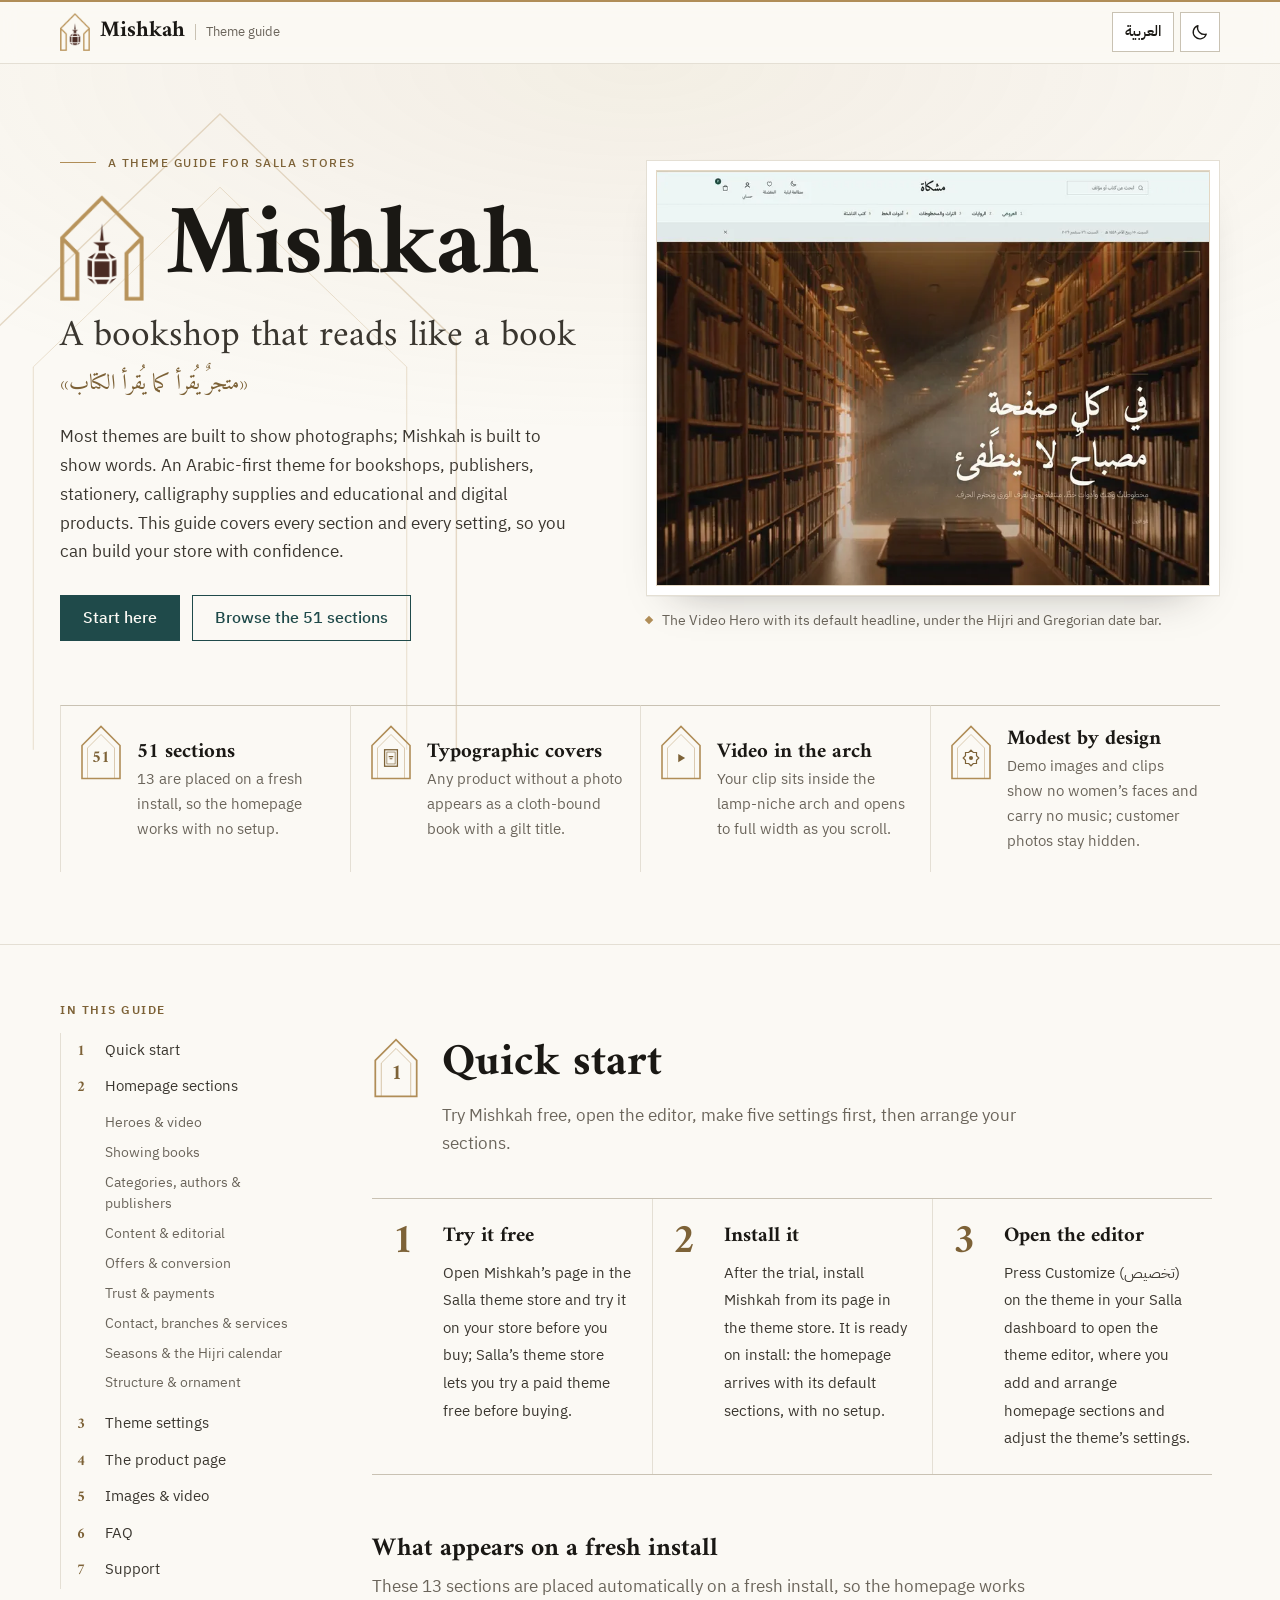
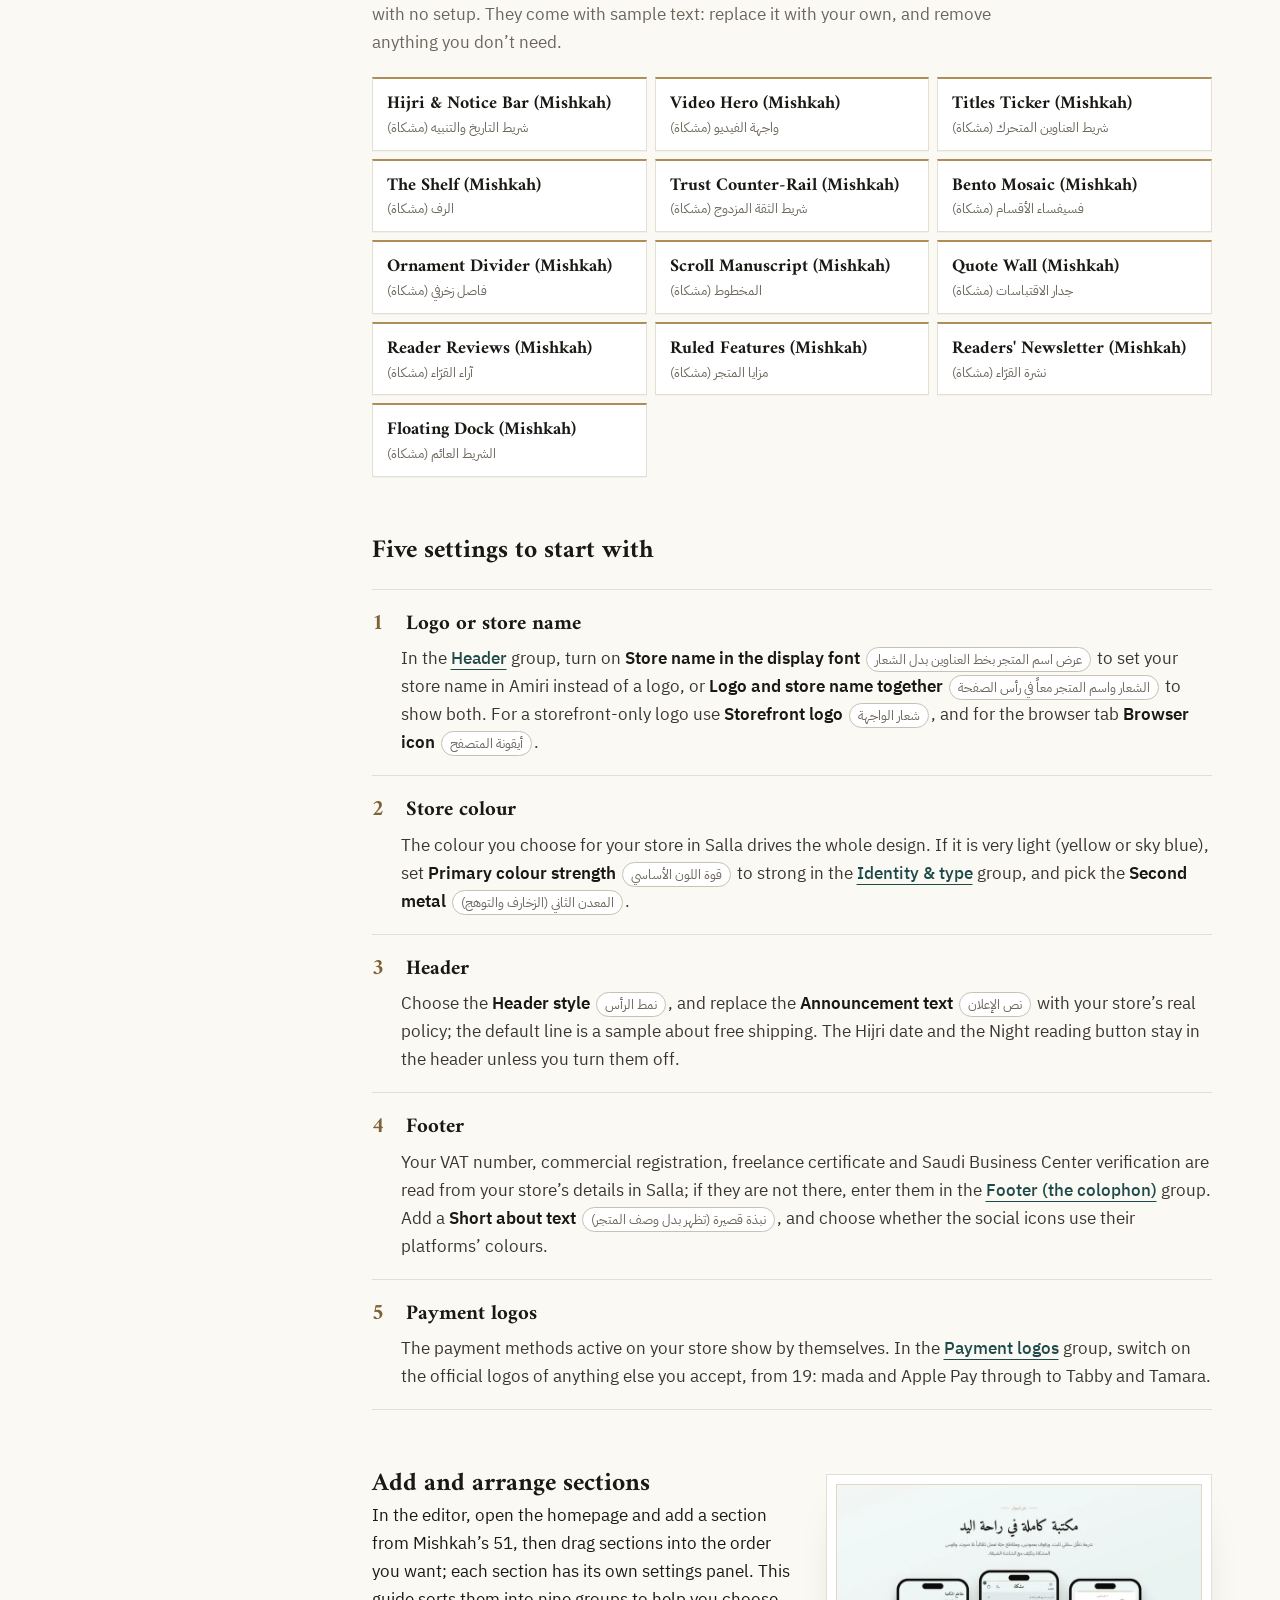
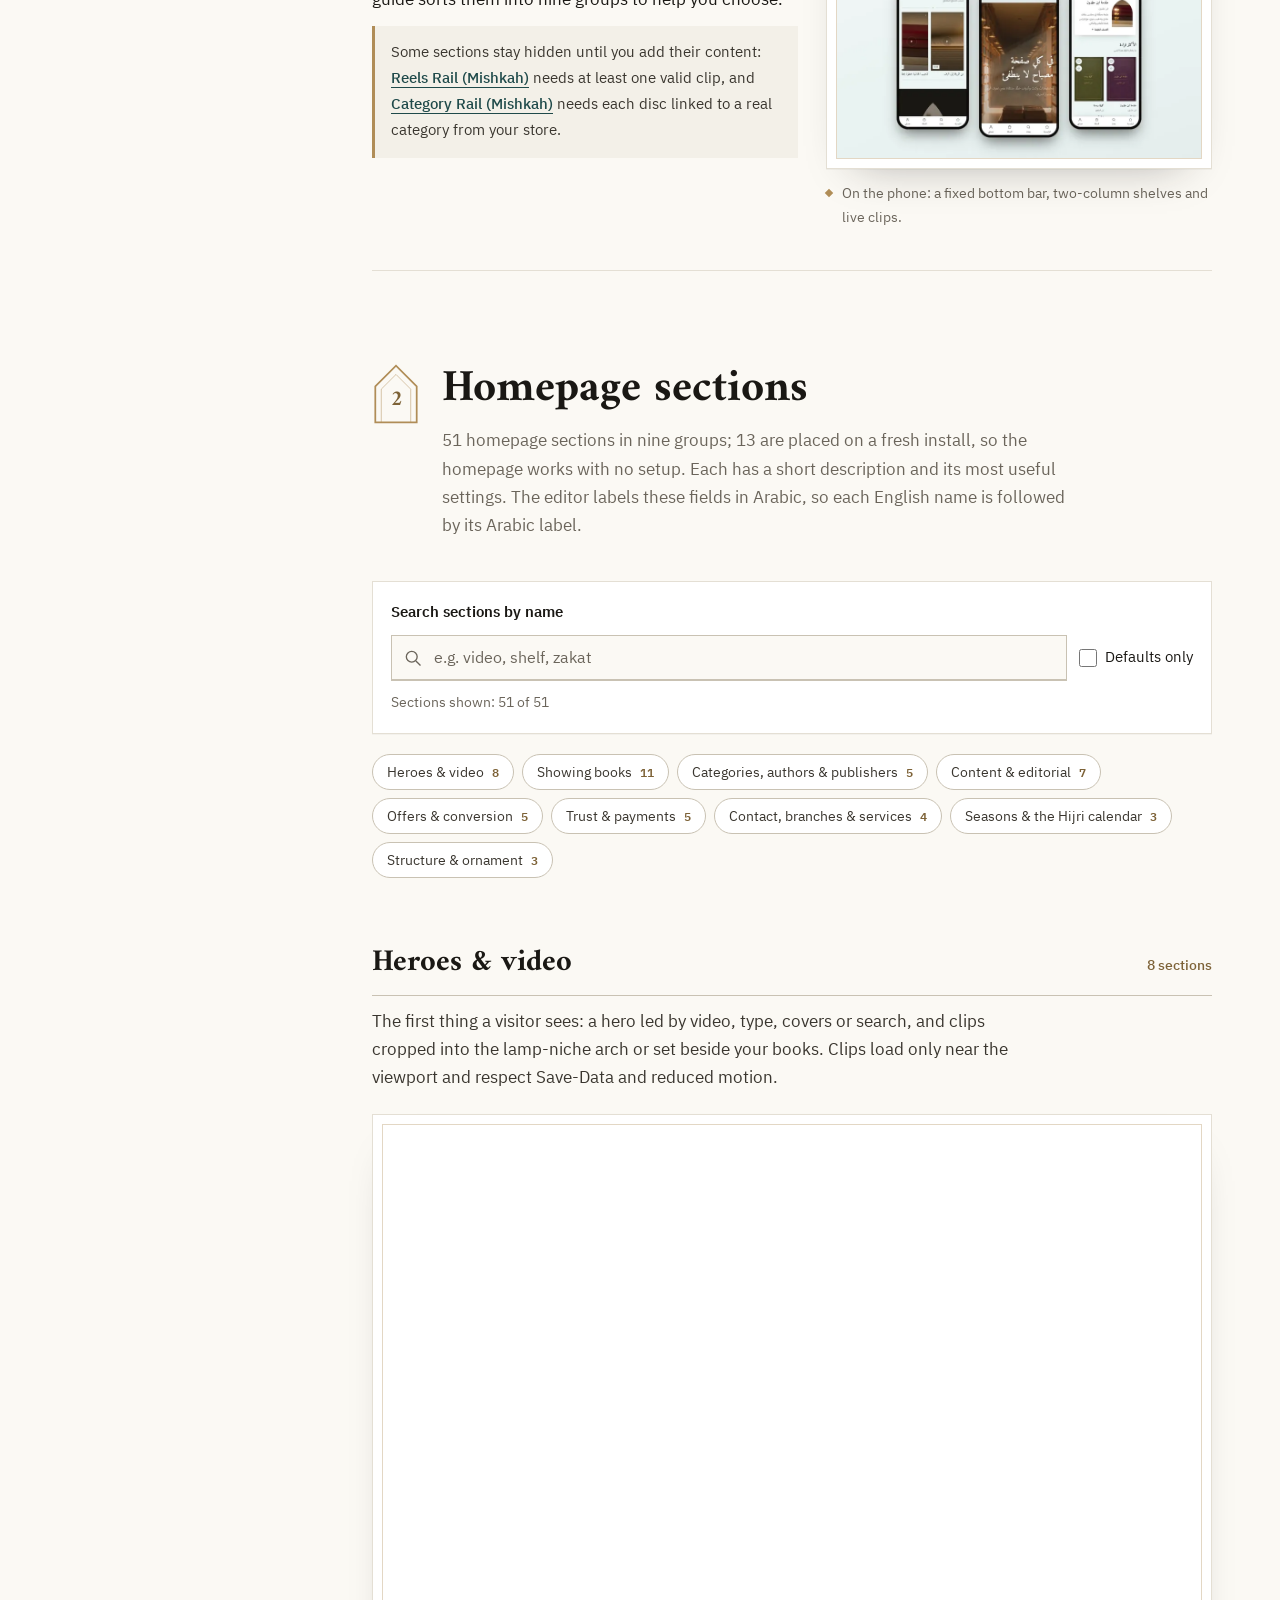
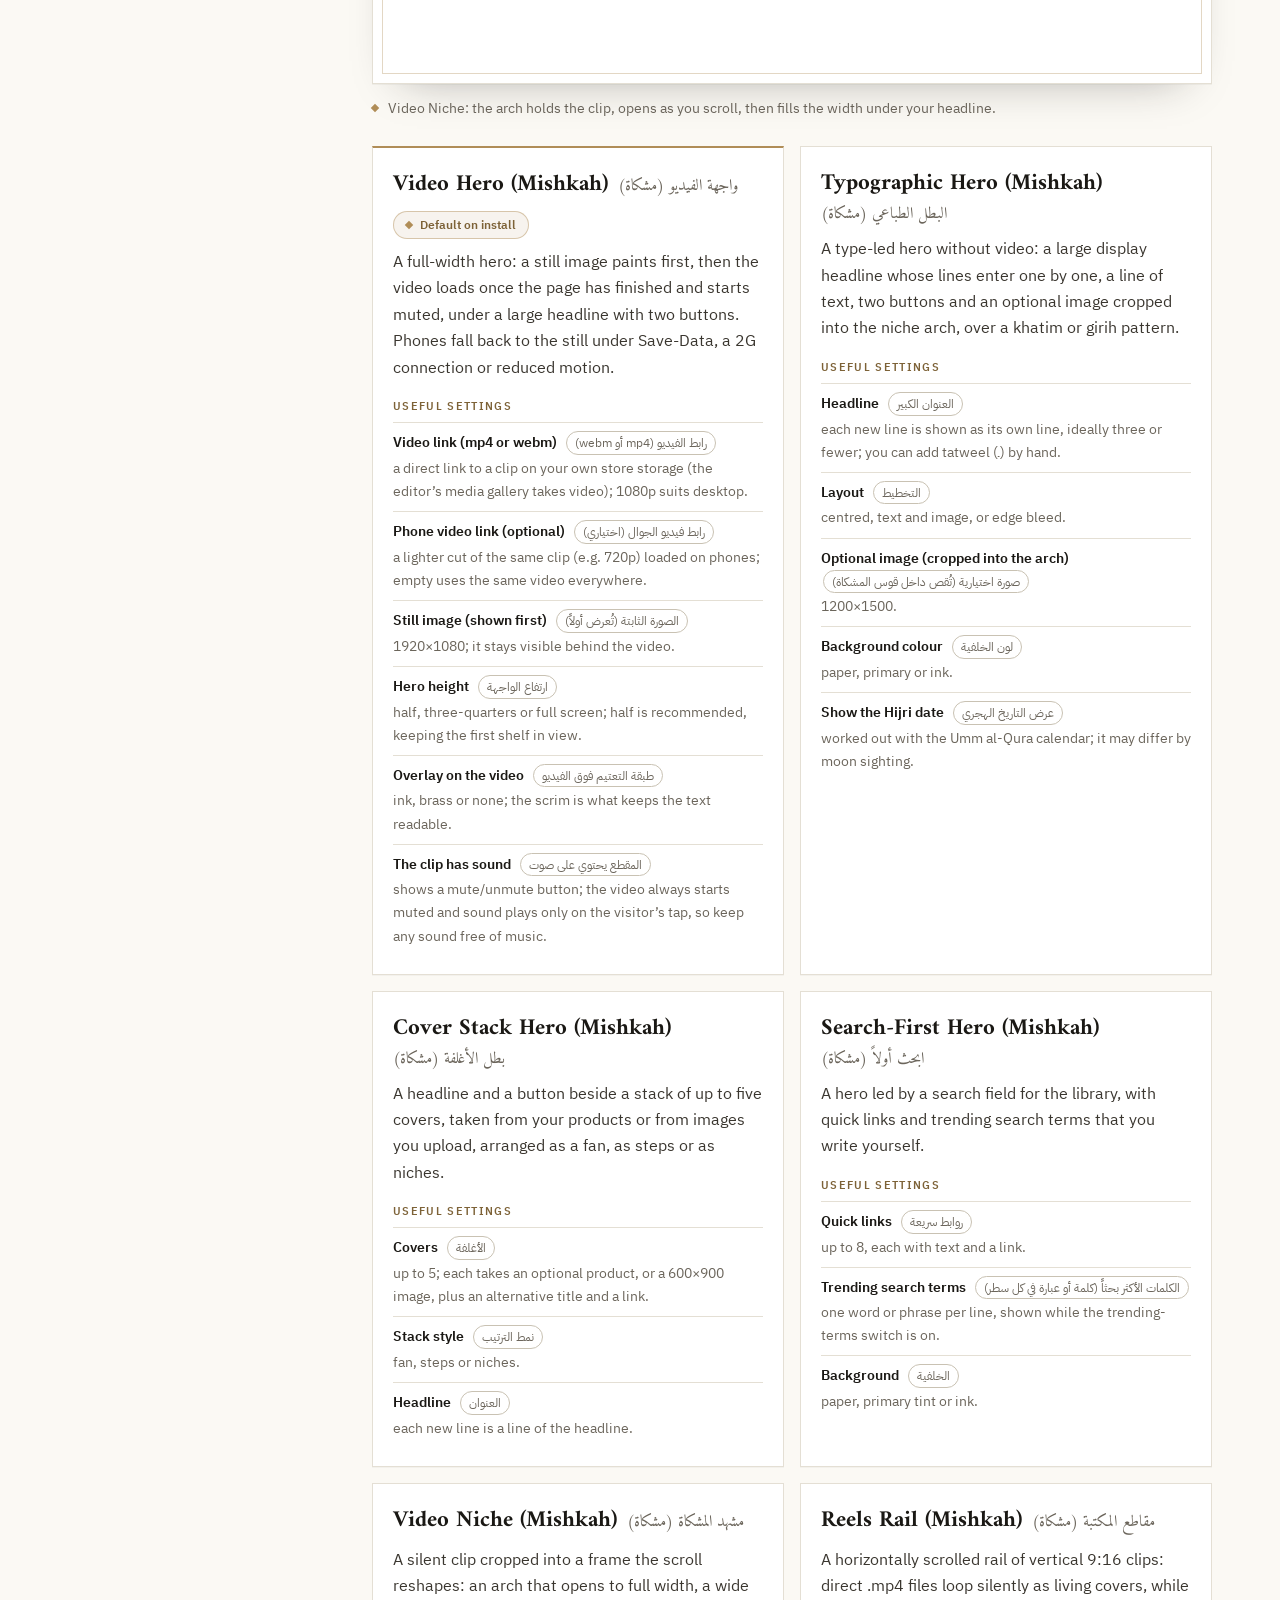
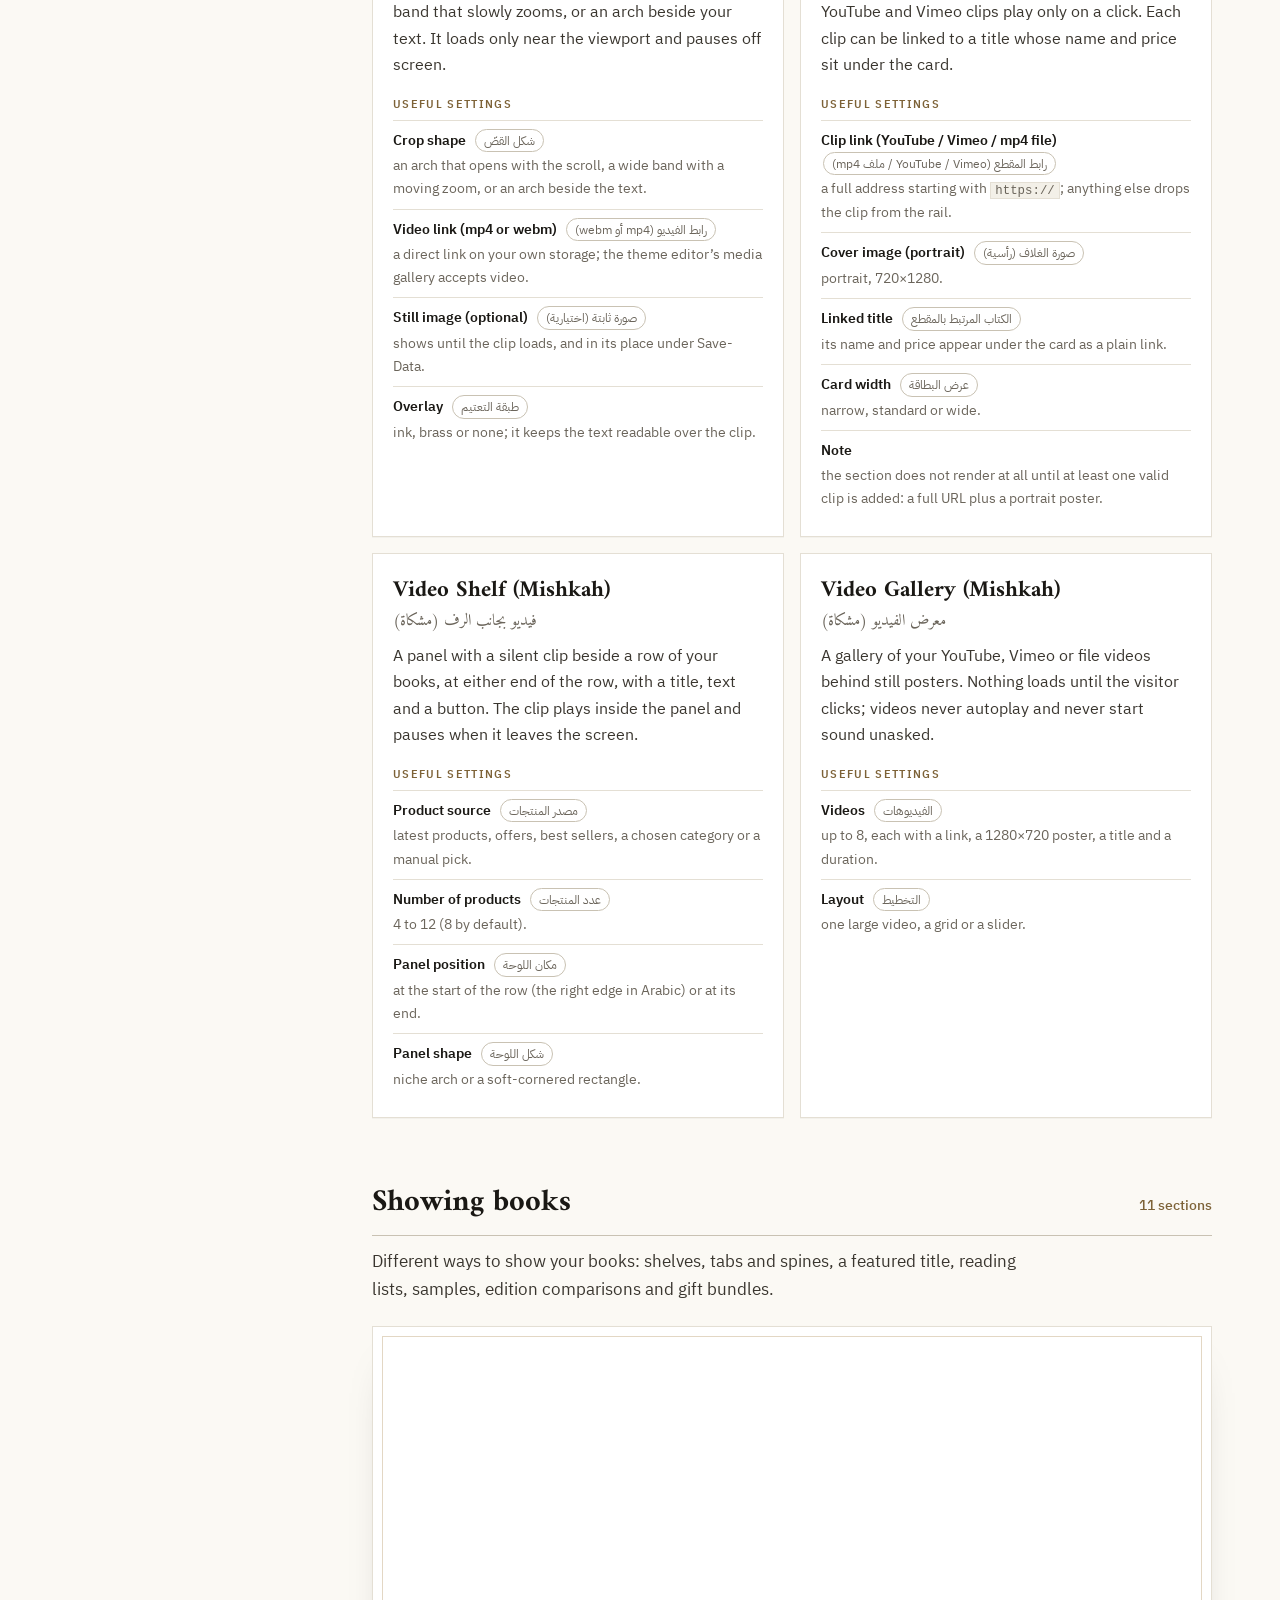
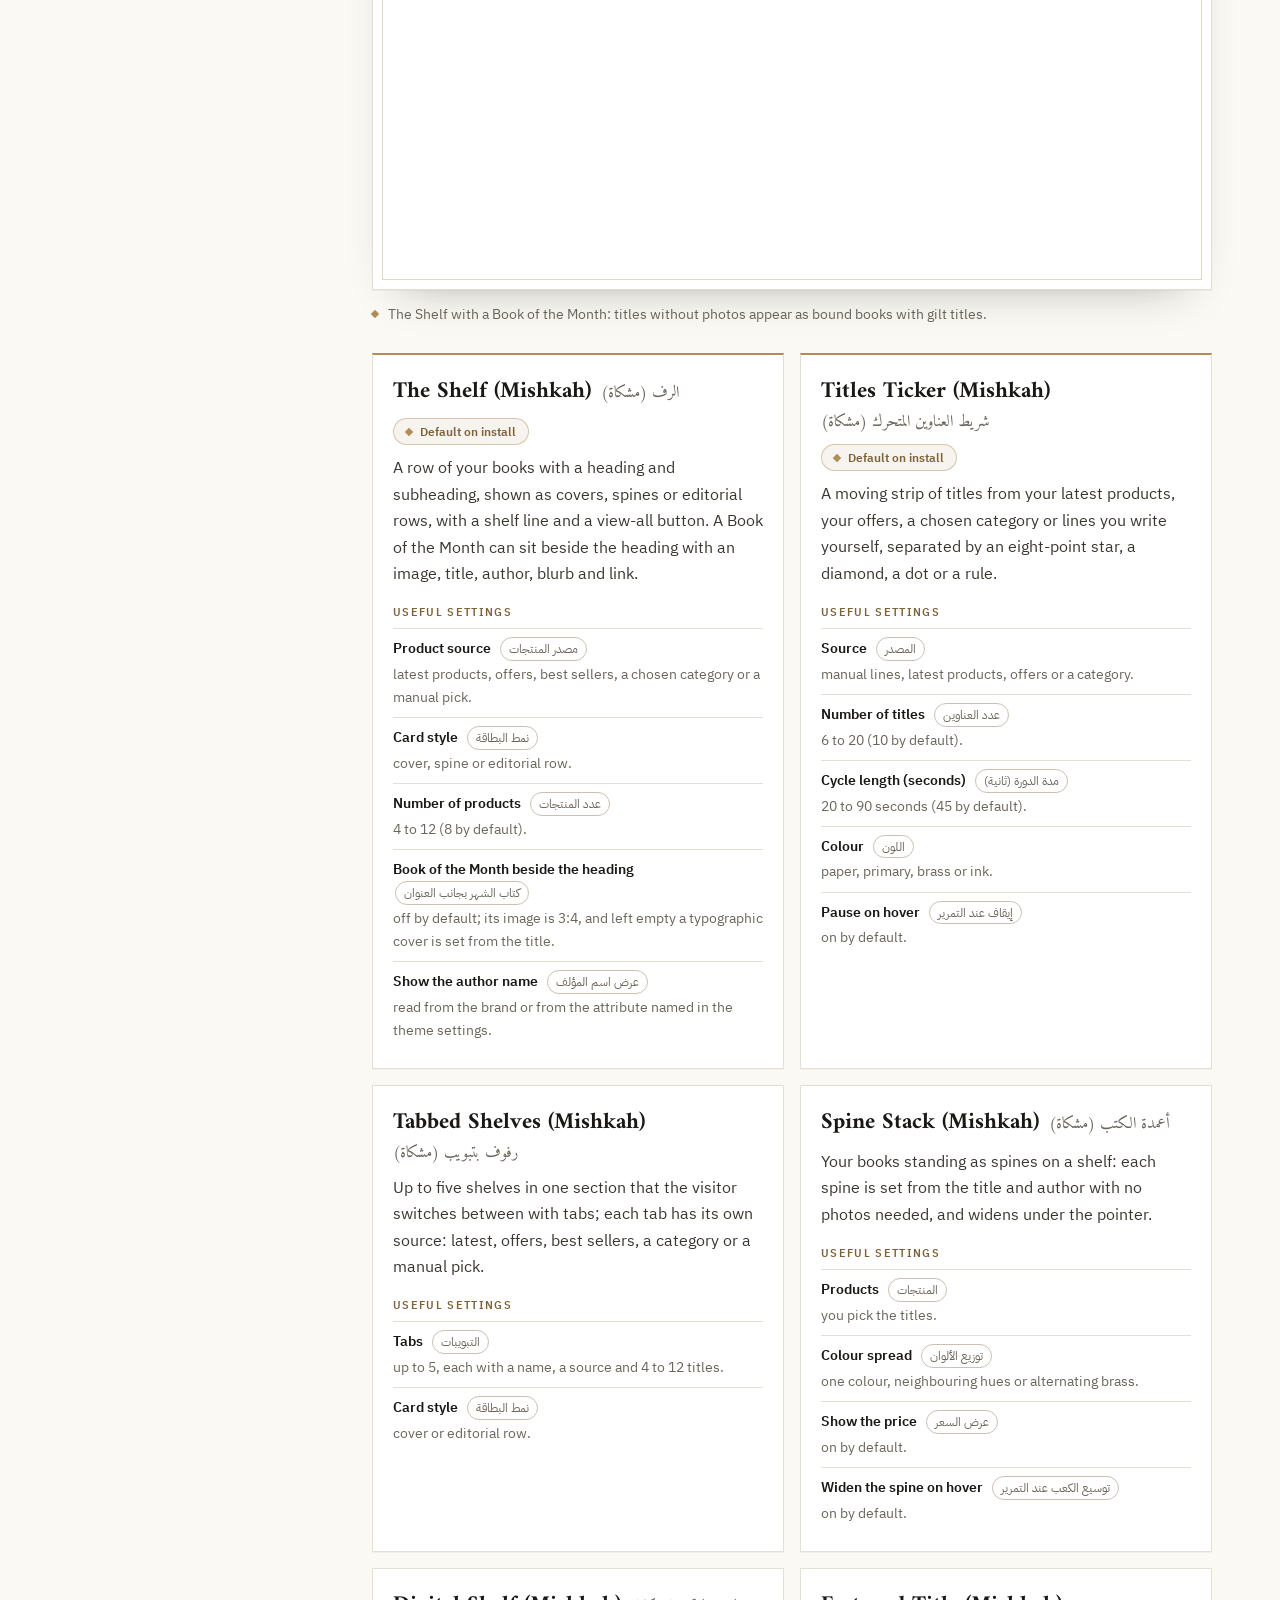
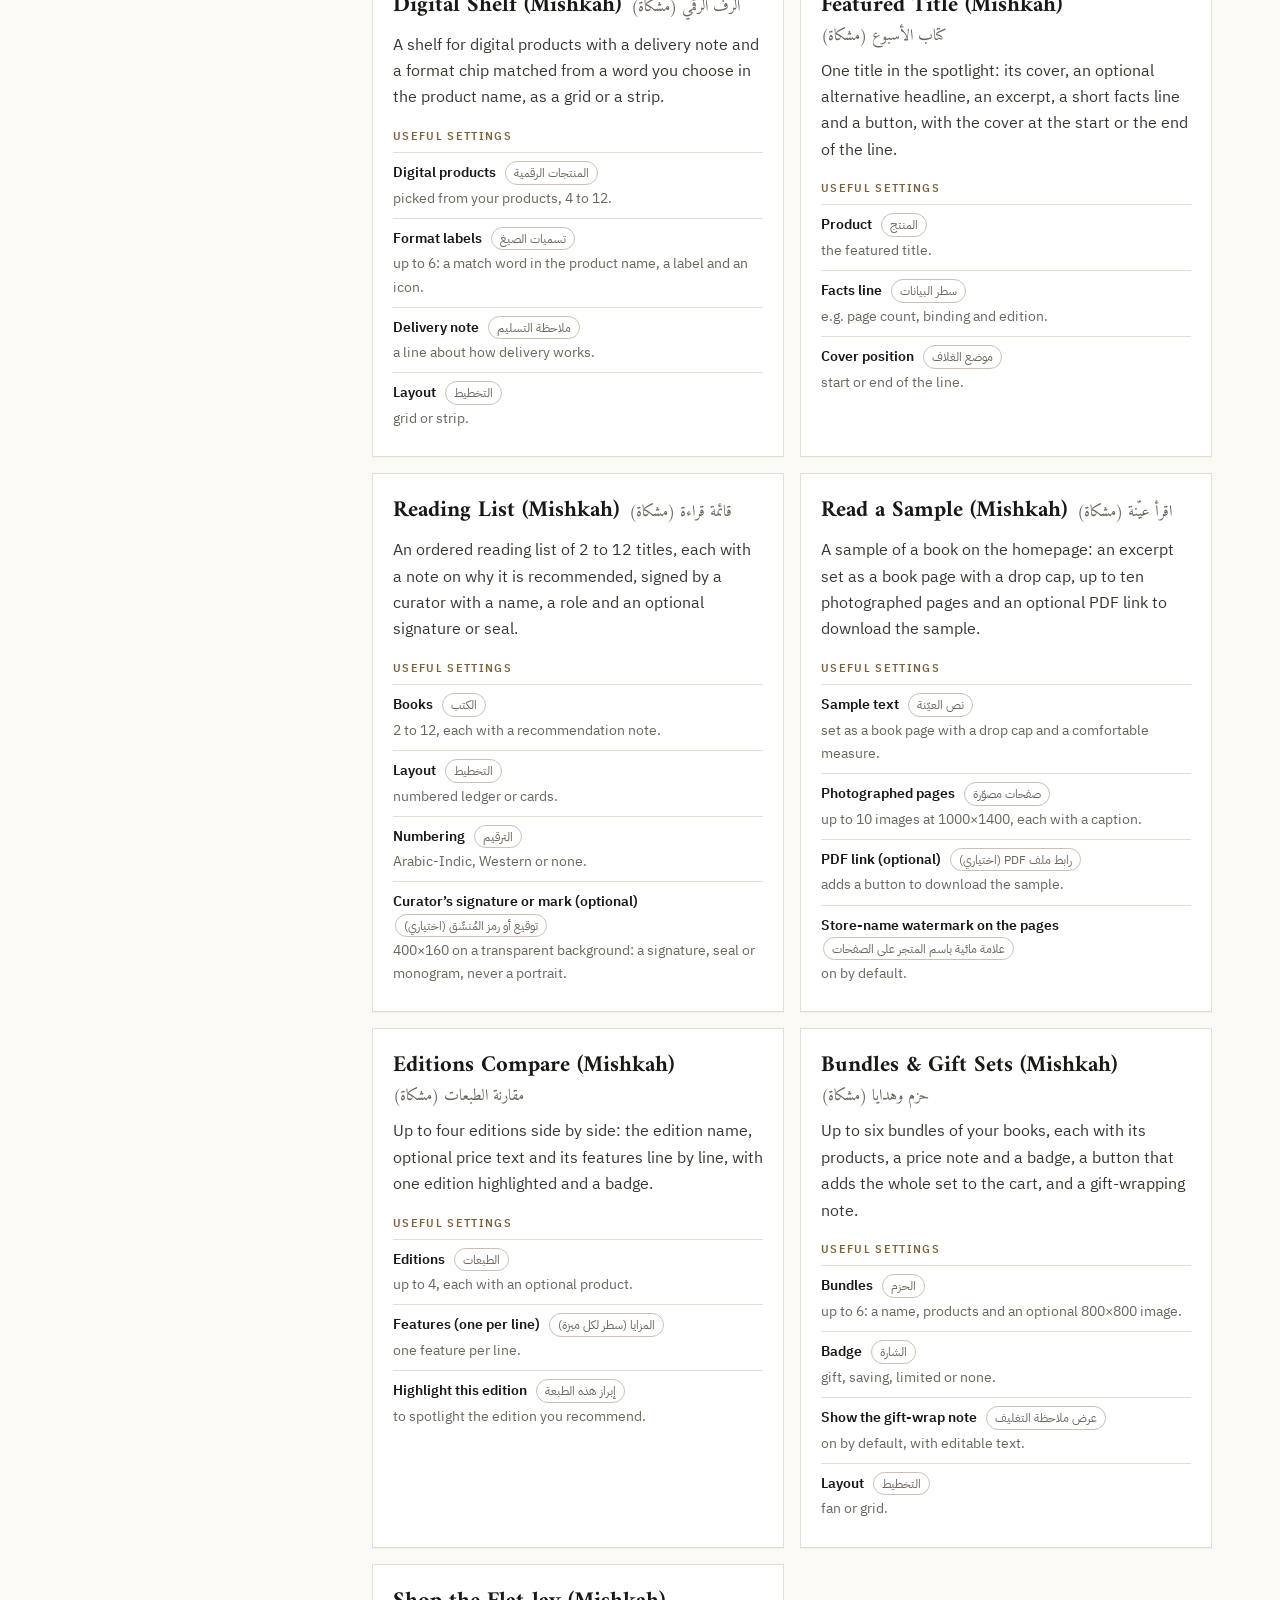
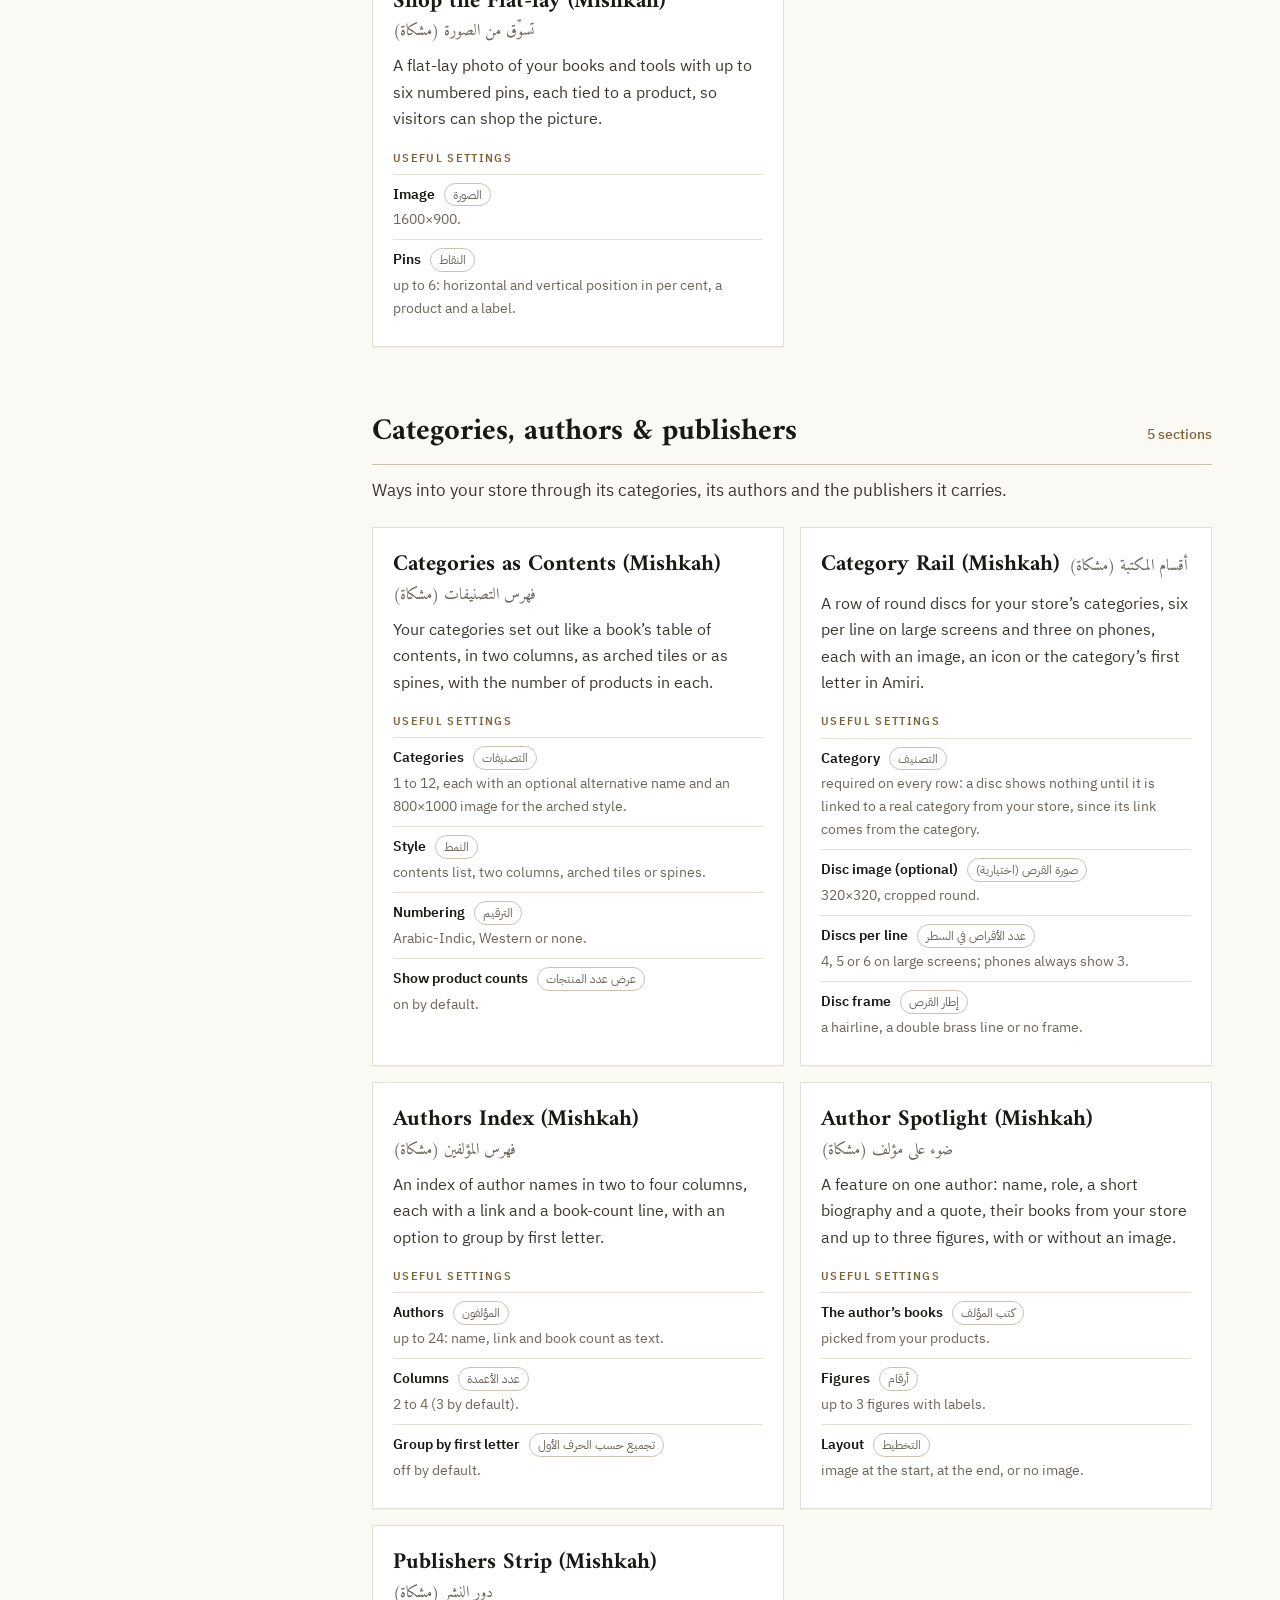
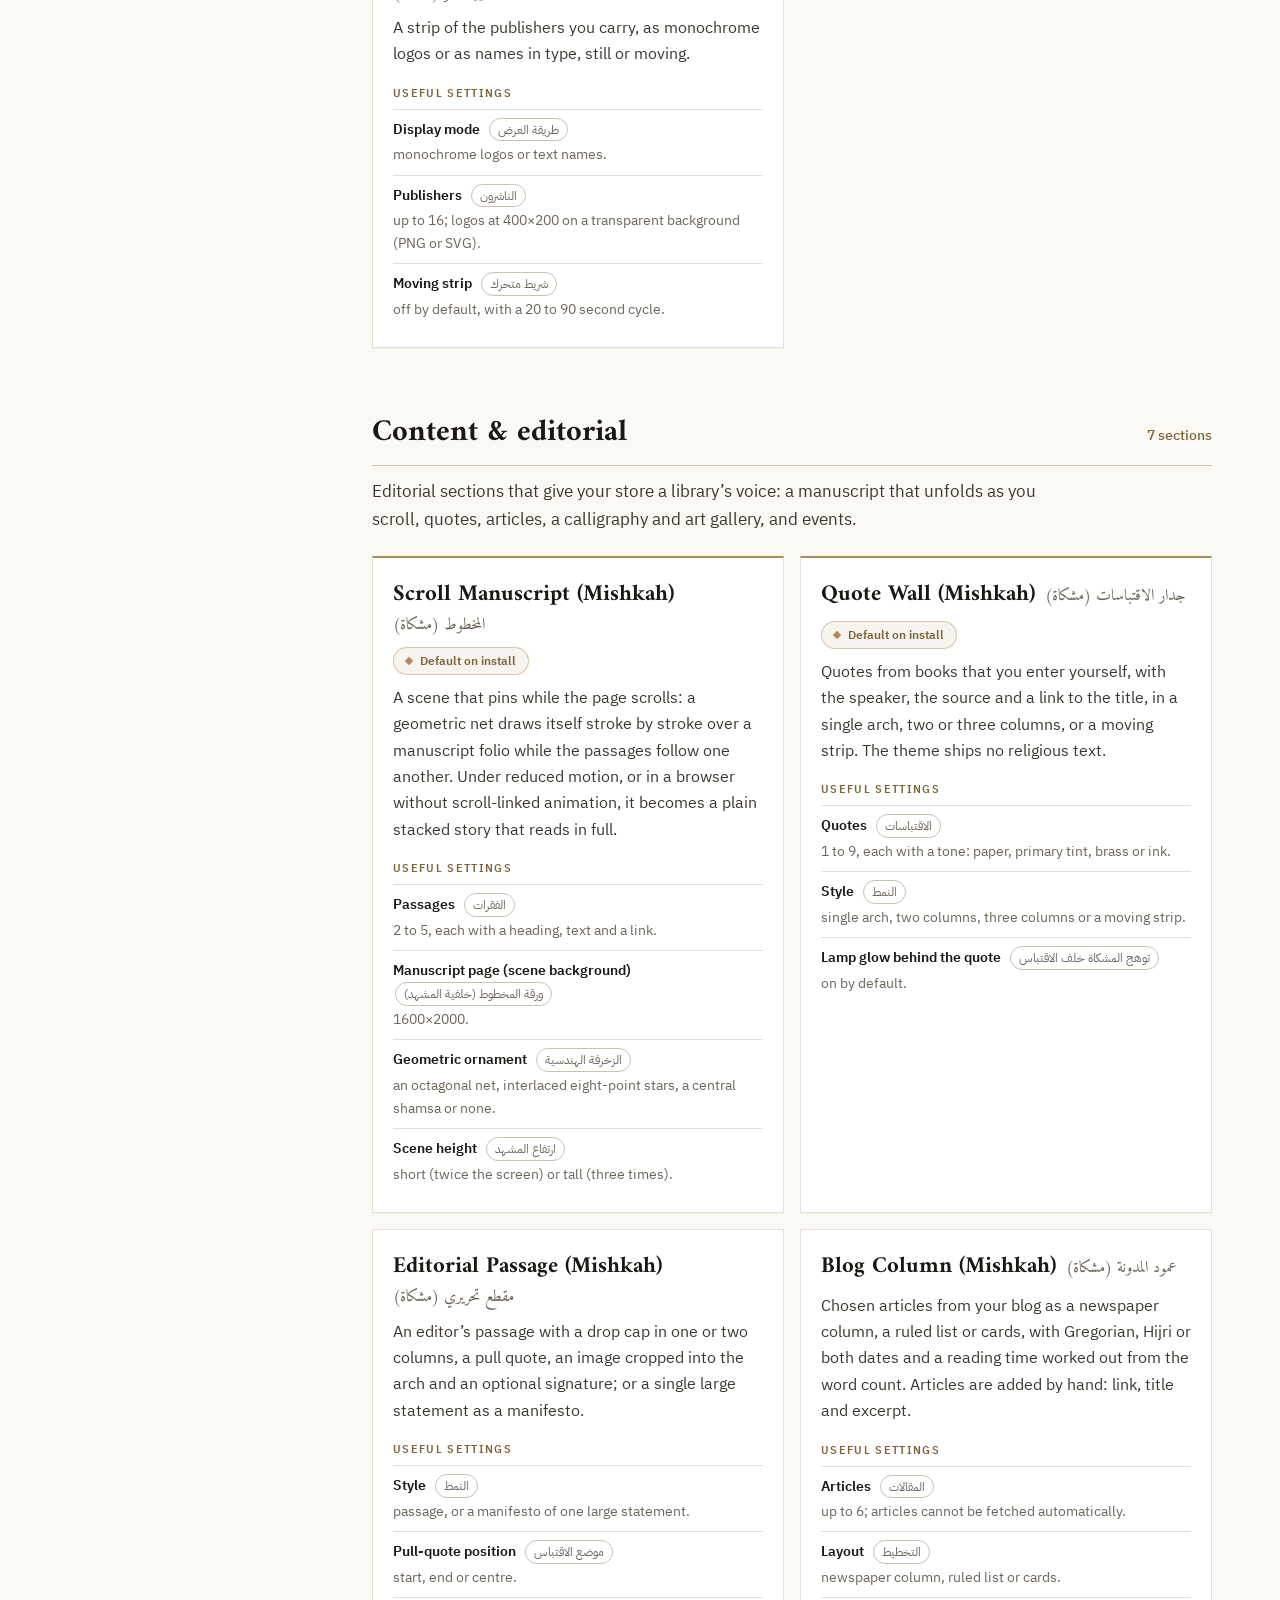
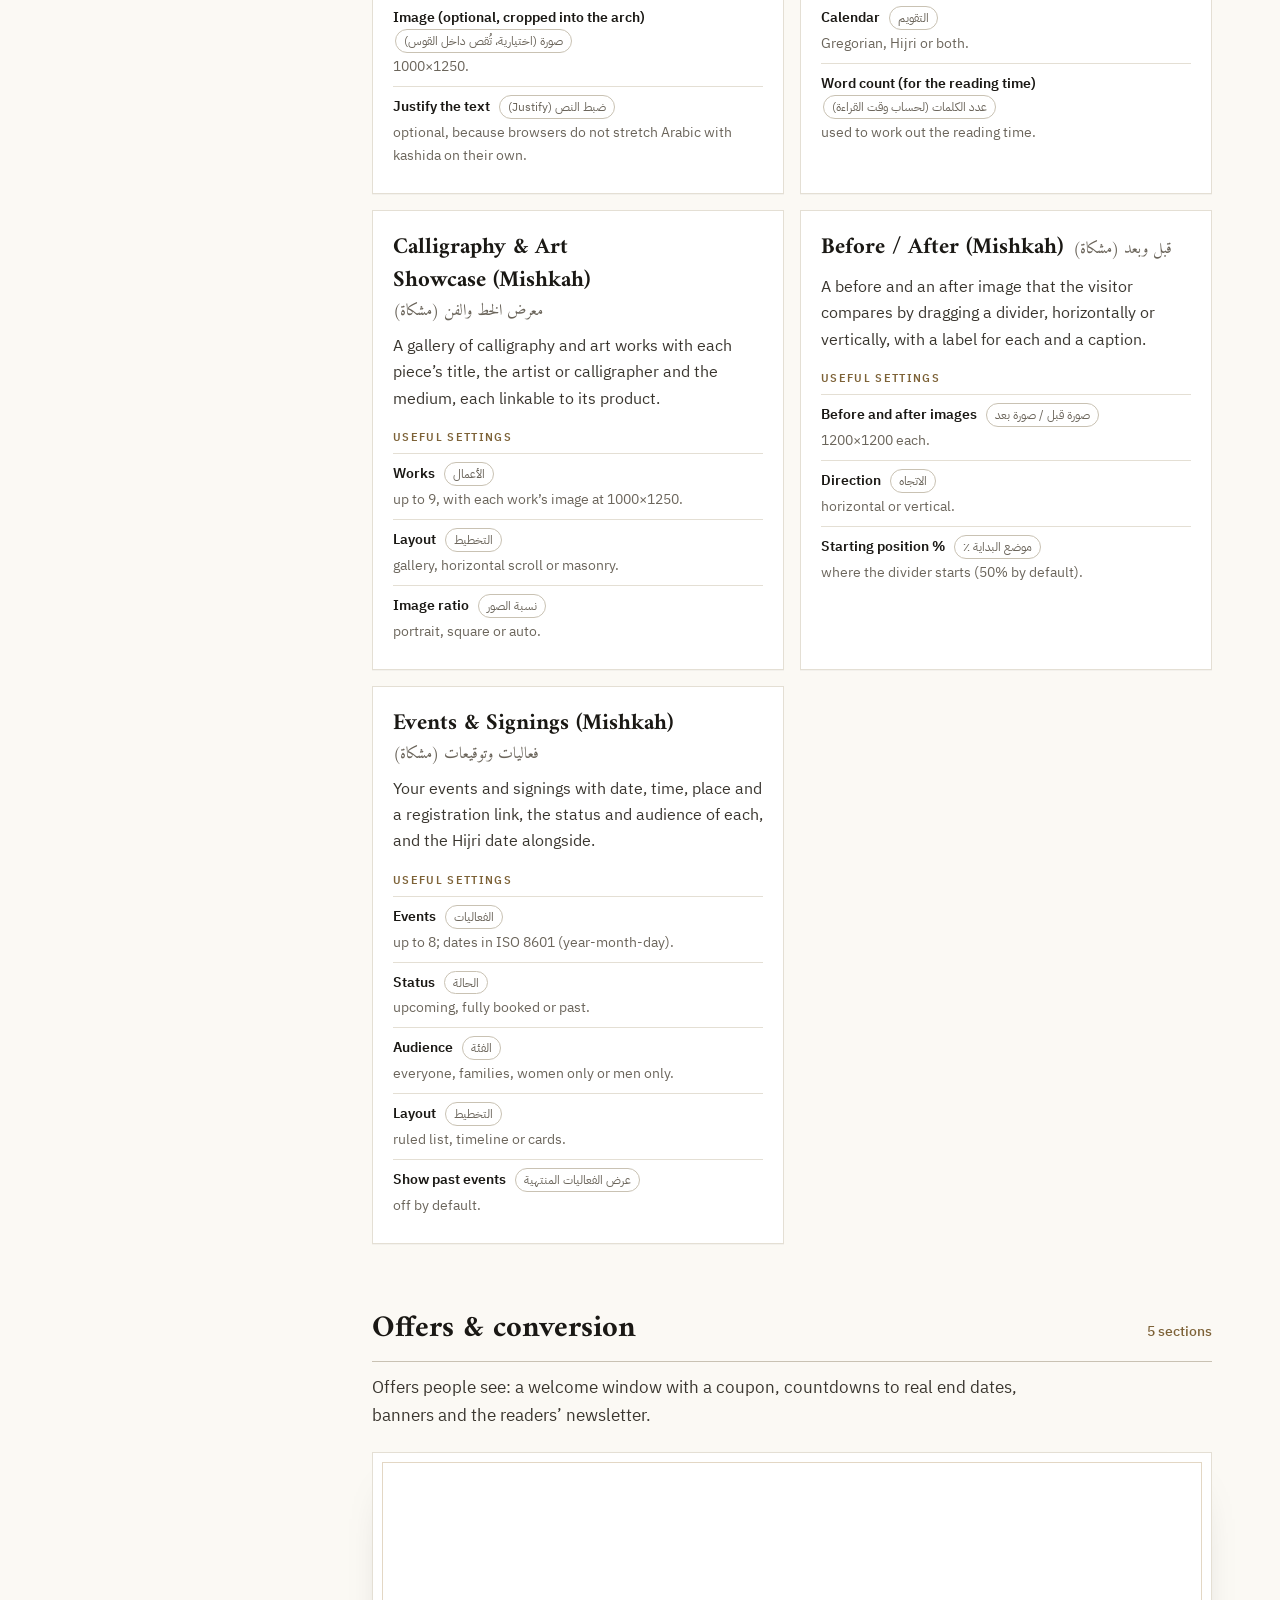
==== commit 384babb5: "Rights line and developer credit in the footer" ====
--- a/en/index.html
+++ b/en/index.html
@@ -80,7 +80,7 @@
 <div class="block">
   <h3>What appears on a fresh install</h3>
   <p class="block__lede">These 13 sections are placed automatically on a fresh install, so the homepage works with no setup. They come with sample text: replace it with your own, and remove anything you don’t need.</p>
-  <ul class="default-list"><li><a href="#s-hijri-notice-bar"><span class="dl__name">Hijri &amp; Notice Bar</span><span class="dl__alt" lang="ar" dir="rtl">شريط التاريخ والتنبيه</span></a></li><li><a href="#s-video-hero"><span class="dl__name">Video Hero</span><span class="dl__alt" lang="ar" dir="rtl">واجهة الفيديو</span></a></li><li><a href="#s-titles-ticker"><span class="dl__name">Titles Ticker</span><span class="dl__alt" lang="ar" dir="rtl">شريط العناوين المتحرك</span></a></li><li><a href="#s-shelf"><span class="dl__name">The Shelf</span><span class="dl__alt" lang="ar" dir="rtl">الرف</span></a></li><li><a href="#s-trust-counter-rail"><span class="dl__name">Trust Counter-Rail</span><span class="dl__alt" lang="ar" dir="rtl">شريط الثقة المزدوج</span></a></li><li><a href="#s-bento-mosaic"><span class="dl__name">Bento Mosaic</span><span class="dl__alt" lang="ar" dir="rtl">فسيفساء الأقسام</span></a></li><li><a href="#s-ornament-divider"><span class="dl__name">Ornament Divider</span><span class="dl__alt" lang="ar" dir="rtl">فاصل زخرفي</span></a></li><li><a href="#s-scroll-manuscript"><span class="dl__name">Scroll Manuscript</span><span class="dl__alt" lang="ar" dir="rtl">المخطوط</span></a></li><li><a href="#s-quote-wall"><span class="dl__name">Quote Wall</span><span class="dl__alt" lang="ar" dir="rtl">جدار الاقتباسات</span></a></li><li><a href="#s-reader-reviews"><span class="dl__name">Reader Reviews</span><span class="dl__alt" lang="ar" dir="rtl">آراء القرّاء</span></a></li><li><a href="#s-features-ruled"><span class="dl__name">Ruled Features</span><span class="dl__alt" lang="ar" dir="rtl">مزايا المتجر</span></a></li><li><a href="#s-newsletter"><span class="dl__name">Readers&#x27; Newsletter</span><span class="dl__alt" lang="ar" dir="rtl">نشرة القرّاء</span></a></li><li><a href="#s-floating-dock"><span class="dl__name">Floating Dock</span><span class="dl__alt" lang="ar" dir="rtl">الشريط العائم</span></a></li></ul>
+  <ul class="default-list"><li><a href="#s-hijri-notice-bar"><span class="dl__name">Hijri &amp; Notice Bar (Mishkah)</span><span class="dl__alt" lang="ar" dir="rtl">شريط التاريخ والتنبيه (مشكاة)</span></a></li><li><a href="#s-video-hero"><span class="dl__name">Video Hero (Mishkah)</span><span class="dl__alt" lang="ar" dir="rtl">واجهة الفيديو (مشكاة)</span></a></li><li><a href="#s-titles-ticker"><span class="dl__name">Titles Ticker (Mishkah)</span><span class="dl__alt" lang="ar" dir="rtl">شريط العناوين المتحرك (مشكاة)</span></a></li><li><a href="#s-shelf"><span class="dl__name">The Shelf (Mishkah)</span><span class="dl__alt" lang="ar" dir="rtl">الرف (مشكاة)</span></a></li><li><a href="#s-trust-counter-rail"><span class="dl__name">Trust Counter-Rail (Mishkah)</span><span class="dl__alt" lang="ar" dir="rtl">شريط الثقة المزدوج (مشكاة)</span></a></li><li><a href="#s-bento-mosaic"><span class="dl__name">Bento Mosaic (Mishkah)</span><span class="dl__alt" lang="ar" dir="rtl">فسيفساء الأقسام (مشكاة)</span></a></li><li><a href="#s-ornament-divider"><span class="dl__name">Ornament Divider (Mishkah)</span><span class="dl__alt" lang="ar" dir="rtl">فاصل زخرفي (مشكاة)</span></a></li><li><a href="#s-scroll-manuscript"><span class="dl__name">Scroll Manuscript (Mishkah)</span><span class="dl__alt" lang="ar" dir="rtl">المخطوط (مشكاة)</span></a></li><li><a href="#s-quote-wall"><span class="dl__name">Quote Wall (Mishkah)</span><span class="dl__alt" lang="ar" dir="rtl">جدار الاقتباسات (مشكاة)</span></a></li><li><a href="#s-reader-reviews"><span class="dl__name">Reader Reviews (Mishkah)</span><span class="dl__alt" lang="ar" dir="rtl">آراء القرّاء (مشكاة)</span></a></li><li><a href="#s-features-ruled"><span class="dl__name">Ruled Features (Mishkah)</span><span class="dl__alt" lang="ar" dir="rtl">مزايا المتجر (مشكاة)</span></a></li><li><a href="#s-newsletter"><span class="dl__name">Readers&#x27; Newsletter (Mishkah)</span><span class="dl__alt" lang="ar" dir="rtl">نشرة القرّاء (مشكاة)</span></a></li><li><a href="#s-floating-dock"><span class="dl__name">Floating Dock (Mishkah)</span><span class="dl__alt" lang="ar" dir="rtl">الشريط العائم (مشكاة)</span></a></li></ul>
 </div>
 <div class="block">
   <h3>Five settings to start with</h3>
@@ -90,7 +90,7 @@
   <div>
     <h3>Add and arrange sections</h3>
     <p>In the editor, open the homepage and add a section from Mishkah’s 51, then drag sections into the order you want; each section has its own settings panel. This guide sorts them into nine groups to help you choose.</p>
-    <p class="tip">Some sections stay hidden until you add their content: <a class="xref" href="#s-reels-rail">Reels Rail</a> needs at least one valid clip, and <a class="xref" href="#s-category-rail">Category Rail</a> needs each disc linked to a real category from your store.</p>
+    <p class="tip">Some sections stay hidden until you add their content: <a class="xref" href="#s-reels-rail">Reels Rail (Mishkah)</a> needs at least one valid clip, and <a class="xref" href="#s-category-rail">Category Rail (Mishkah)</a> needs each disc linked to a real category from your store.</p>
   </div>
   <figure class="figure figure--compact"><div class="figure__frame"><picture><source type="image/webp" srcset="../assets/img/on-the-phone-800.webp 800w, ../assets/img/on-the-phone-1400.webp 1400w" sizes="(min-width: 1100px) 420px, calc(100vw - 32px)"><img class="figure__img" src="../assets/img/on-the-phone-1200.jpg" width="1200" height="900" alt="Three phone screens: the Reels Rail, the video hero under a large headline, and a shelf of bound covers, each above a fixed bottom navigation bar" loading="lazy" decoding="async"></picture></div><figcaption>On the phone: a fixed bottom bar, two-column shelves and live clips.</figcaption></figure>
 </div></section><section class="chapter chapter--sections" id="sections" aria-labelledby="sections-title"><header class="chapter__head"><span class="chapter__num" aria-hidden="true"><svg class="arch" viewBox="0 0 44 56" aria-hidden="true" focusable="false"><path d="M3 54.5V21.5L22 2.5l19 19v33z" fill="none" stroke="currentColor" stroke-width="1.6" stroke-linejoin="miter"/><path d="M8.5 54.5V24L22 10.5 35.5 24v30.5" fill="none" stroke="currentColor" stroke-width=".8" opacity=".55"/></svg><span>2</span></span><div class="chapter__titles"><h2 id="sections-title">Homepage sections</h2><p class="chapter__lede">51 homepage sections in nine groups; 13 are placed on a fresh install, so the homepage works with no setup. Each has a short description and its most useful settings. The editor labels these fields in Arabic, so each English name is followed by its Arabic label.</p></div></header><div class="filter" role="search">
@@ -103,19 +103,19 @@
 </div>
 <p id="sec-empty" class="filter__empty" hidden>No section by that name. Try another word, such as “video”, “shelf” or “offer”.</p>
 <nav class="chips" aria-label="Section groups"><ul><li><a href="#g-heroes">Heroes &amp; video<span class="chip__count">8</span></a></li><li><a href="#g-books">Showing books<span class="chip__count">11</span></a></li><li><a href="#g-browse">Categories, authors &amp; publishers<span class="chip__count">5</span></a></li><li><a href="#g-editorial">Content &amp; editorial<span class="chip__count">7</span></a></li><li><a href="#g-offers">Offers &amp; conversion<span class="chip__count">5</span></a></li><li><a href="#g-trust">Trust &amp; payments<span class="chip__count">5</span></a></li><li><a href="#g-contact">Contact, branches &amp; services<span class="chip__count">4</span></a></li><li><a href="#g-seasons">Seasons &amp; the Hijri calendar<span class="chip__count">3</span></a></li><li><a href="#g-structure">Structure &amp; ornament<span class="chip__count">3</span></a></li></ul></nav>
-<section class="group" id="g-heroes" aria-labelledby="g-heroes-title"><div class="group__head"><h3 id="g-heroes-title">Heroes &amp; video</h3><p class="group__count">8 sections</p></div><p class="group__intro">The first thing a visitor sees: a hero led by video, type, covers or search, and clips cropped into the lamp-niche arch or set beside your books. Clips load only near the viewport and respect Save-Data and reduced motion.</p><figure class="figure group__figure"><div class="figure__frame"><picture><source type="image/webp" srcset="../assets/img/video-niche-steps-800.webp 800w, ../assets/img/video-niche-steps-1120.webp 1120w" sizes="(min-width: 1100px) 820px, calc(100vw - 32px)"><img class="figure__img" src="../assets/img/video-niche-steps-1120.jpg" width="1120" height="750" alt="Three phone screens showing a clip inside the niche arch opening step by step until it fills the screen as the page scrolls" loading="lazy" decoding="async"></picture></div><figcaption>Video Niche: the arch holds the clip, opens as you scroll, then fills the width under your headline.</figcaption></figure><div class="sec-grid"><article class="sec sec--default" id="s-video-hero" data-names="واجهة الفيديو|Video Hero|video hero" data-default="1" aria-labelledby="s-video-hero-title"><header class="sec__head"><h4 class="sec__title" id="s-video-hero-title">Video Hero</h4><p class="sec__alt" lang="ar" dir="rtl">واجهة الفيديو</p><p class="badge-row"><span class="badge">Default on install</span></p></header><p class="sec__desc">A full-width hero: a still image paints first, then the video loads once the page has finished and starts muted, under a large headline with two buttons. Phones fall back to the still under Save-Data, a 2G connection or reduced motion.</p><p class="keys__label">Useful settings</p><dl class="keys"><div class="key"><dt><span class="key__en">Video link (mp4 or webm)</span> <span class="ar-hint" lang="ar" dir="rtl">رابط الفيديو (mp4 أو webm)</span></dt><dd>a direct link to a clip on your own store storage (the editor’s media gallery takes video); 1080p suits desktop.</dd></div><div class="key"><dt><span class="key__en">Phone video link (optional)</span> <span class="ar-hint" lang="ar" dir="rtl">رابط فيديو الجوال (اختياري)</span></dt><dd>a lighter cut of the same clip (e.g. 720p) loaded on phones; empty uses the same video everywhere.</dd></div><div class="key"><dt><span class="key__en">Still image (shown first)</span> <span class="ar-hint" lang="ar" dir="rtl">الصورة الثابتة (تُعرض أولاً)</span></dt><dd>1920×1080; it stays visible behind the video.</dd></div><div class="key"><dt><span class="key__en">Hero height</span> <span class="ar-hint" lang="ar" dir="rtl">ارتفاع الواجهة</span></dt><dd>half, three-quarters or full screen; half is recommended, keeping the first shelf in view.</dd></div><div class="key"><dt><span class="key__en">Overlay on the video</span> <span class="ar-hint" lang="ar" dir="rtl">طبقة التعتيم فوق الفيديو</span></dt><dd>ink, brass or none; the scrim is what keeps the text readable.</dd></div><div class="key"><dt><span class="key__en">The clip has sound</span> <span class="ar-hint" lang="ar" dir="rtl">المقطع يحتوي على صوت</span></dt><dd>shows a mute/unmute button; the video always starts muted and sound plays only on the visitor’s tap, so keep any sound free of music.</dd></div></dl></article><article class="sec" id="s-hero-type" data-names="البطل الطباعي|Typographic Hero|hero type" data-default="0" aria-labelledby="s-hero-type-title"><header class="sec__head"><h4 class="sec__title" id="s-hero-type-title">Typographic Hero</h4><p class="sec__alt" lang="ar" dir="rtl">البطل الطباعي</p></header><p class="sec__desc">A type-led hero without video: a large display headline whose lines enter one by one, a line of text, two buttons and an optional image cropped into the niche arch, over a khatim or girih pattern.</p><p class="keys__label">Useful settings</p><dl class="keys"><div class="key"><dt><span class="key__en">Headline</span> <span class="ar-hint" lang="ar" dir="rtl">العنوان الكبير</span></dt><dd>each new line is shown as its own line, ideally three or fewer; you can add tatweel (ـ) by hand.</dd></div><div class="key"><dt><span class="key__en">Layout</span> <span class="ar-hint" lang="ar" dir="rtl">التخطيط</span></dt><dd>centred, text and image, or edge bleed.</dd></div><div class="key"><dt><span class="key__en">Optional image (cropped into the arch)</span> <span class="ar-hint" lang="ar" dir="rtl">صورة اختيارية (تُقص داخل قوس المشكاة)</span></dt><dd>1200×1500.</dd></div><div class="key"><dt><span class="key__en">Background colour</span> <span class="ar-hint" lang="ar" dir="rtl">لون الخلفية</span></dt><dd>paper, primary or ink.</dd></div><div class="key"><dt><span class="key__en">Show the Hijri date</span> <span class="ar-hint" lang="ar" dir="rtl">عرض التاريخ الهجري</span></dt><dd>worked out with the Umm al-Qura calendar; it may differ by moon sighting.</dd></div></dl></article><article class="sec" id="s-hero-cover-stack" data-names="بطل الأغلفة|Cover Stack Hero|hero cover stack" data-default="0" aria-labelledby="s-hero-cover-stack-title"><header class="sec__head"><h4 class="sec__title" id="s-hero-cover-stack-title">Cover Stack Hero</h4><p class="sec__alt" lang="ar" dir="rtl">بطل الأغلفة</p></header><p class="sec__desc">A headline and a button beside a stack of up to five covers, taken from your products or from images you upload, arranged as a fan, as steps or as niches.</p><p class="keys__label">Useful settings</p><dl class="keys"><div class="key"><dt><span class="key__en">Covers</span> <span class="ar-hint" lang="ar" dir="rtl">الأغلفة</span></dt><dd>up to 5; each takes an optional product, or a 600×900 image, plus an alternative title and a link.</dd></div><div class="key"><dt><span class="key__en">Stack style</span> <span class="ar-hint" lang="ar" dir="rtl">نمط الترتيب</span></dt><dd>fan, steps or niches.</dd></div><div class="key"><dt><span class="key__en">Headline</span> <span class="ar-hint" lang="ar" dir="rtl">العنوان</span></dt><dd>each new line is a line of the headline.</dd></div></dl></article><article class="sec" id="s-search-hero" data-names="ابحث أولاً|Search-First Hero|search hero" data-default="0" aria-labelledby="s-search-hero-title"><header class="sec__head"><h4 class="sec__title" id="s-search-hero-title">Search-First Hero</h4><p class="sec__alt" lang="ar" dir="rtl">ابحث أولاً</p></header><p class="sec__desc">A hero led by a search field for the library, with quick links and trending search terms that you write yourself.</p><p class="keys__label">Useful settings</p><dl class="keys"><div class="key"><dt><span class="key__en">Quick links</span> <span class="ar-hint" lang="ar" dir="rtl">روابط سريعة</span></dt><dd>up to 8, each with text and a link.</dd></div><div class="key"><dt><span class="key__en">Trending search terms</span> <span class="ar-hint" lang="ar" dir="rtl">الكلمات الأكثر بحثاً (كلمة أو عبارة في كل سطر)</span></dt><dd>one word or phrase per line, shown while the trending-terms switch is on.</dd></div><div class="key"><dt><span class="key__en">Background</span> <span class="ar-hint" lang="ar" dir="rtl">الخلفية</span></dt><dd>paper, primary tint or ink.</dd></div></dl></article><article class="sec" id="s-video-niche" data-names="مشهد المشكاة|Video Niche|video niche" data-default="0" aria-labelledby="s-video-niche-title"><header class="sec__head"><h4 class="sec__title" id="s-video-niche-title">Video Niche</h4><p class="sec__alt" lang="ar" dir="rtl">مشهد المشكاة</p></header><p class="sec__desc">A silent clip cropped into a frame the scroll reshapes: an arch that opens to full width, a wide band that slowly zooms, or an arch beside your text. It loads only near the viewport and pauses off screen.</p><p class="keys__label">Useful settings</p><dl class="keys"><div class="key"><dt><span class="key__en">Crop shape</span> <span class="ar-hint" lang="ar" dir="rtl">شكل القصّ</span></dt><dd>an arch that opens with the scroll, a wide band with a moving zoom, or an arch beside the text.</dd></div><div class="key"><dt><span class="key__en">Video link (mp4 or webm)</span> <span class="ar-hint" lang="ar" dir="rtl">رابط الفيديو (mp4 أو webm)</span></dt><dd>a direct link on your own storage; the theme editor’s media gallery accepts video.</dd></div><div class="key"><dt><span class="key__en">Still image (optional)</span> <span class="ar-hint" lang="ar" dir="rtl">صورة ثابتة (اختيارية)</span></dt><dd>shows until the clip loads, and in its place under Save-Data.</dd></div><div class="key"><dt><span class="key__en">Overlay</span> <span class="ar-hint" lang="ar" dir="rtl">طبقة التعتيم</span></dt><dd>ink, brass or none; it keeps the text readable over the clip.</dd></div></dl></article><article class="sec" id="s-reels-rail" data-names="مقاطع المكتبة|Reels Rail|reels rail" data-default="0" aria-labelledby="s-reels-rail-title"><header class="sec__head"><h4 class="sec__title" id="s-reels-rail-title">Reels Rail</h4><p class="sec__alt" lang="ar" dir="rtl">مقاطع المكتبة</p></header><p class="sec__desc">A horizontally scrolled rail of vertical 9:16 clips: direct .mp4 files loop silently as living covers, while YouTube and Vimeo clips play only on a click. Each clip can be linked to a title whose name and price sit under the card.</p><p class="keys__label">Useful settings</p><dl class="keys"><div class="key"><dt><span class="key__en">Clip link (YouTube / Vimeo / mp4 file)</span> <span class="ar-hint" lang="ar" dir="rtl">رابط المقطع (YouTube / Vimeo / ملف mp4)</span></dt><dd>a full address starting with <code>https://</code>; anything else drops the clip from the rail.</dd></div><div class="key"><dt><span class="key__en">Cover image (portrait)</span> <span class="ar-hint" lang="ar" dir="rtl">صورة الغلاف (رأسية)</span></dt><dd>portrait, 720×1280.</dd></div><div class="key"><dt><span class="key__en">Linked title</span> <span class="ar-hint" lang="ar" dir="rtl">الكتاب المرتبط بالمقطع</span></dt><dd>its name and price appear under the card as a plain link.</dd></div><div class="key"><dt><span class="key__en">Card width</span> <span class="ar-hint" lang="ar" dir="rtl">عرض البطاقة</span></dt><dd>narrow, standard or wide.</dd></div><div class="key"><dt><span class="key__en">Note</span></dt><dd>the section does not render at all until at least one valid clip is added: a full URL plus a portrait poster.</dd></div></dl></article><article class="sec" id="s-video-shelf" data-names="فيديو بجانب الرف|Video Shelf|video shelf" data-default="0" aria-labelledby="s-video-shelf-title"><header class="sec__head"><h4 class="sec__title" id="s-video-shelf-title">Video Shelf</h4><p class="sec__alt" lang="ar" dir="rtl">فيديو بجانب الرف</p></header><p class="sec__desc">A panel with a silent clip beside a row of your books, at either end of the row, with a title, text and a button. The clip plays inside the panel and pauses when it leaves the screen.</p><p class="keys__label">Useful settings</p><dl class="keys"><div class="key"><dt><span class="key__en">Product source</span> <span class="ar-hint" lang="ar" dir="rtl">مصدر المنتجات</span></dt><dd>latest products, offers, best sellers, a chosen category or a manual pick.</dd></div><div class="key"><dt><span class="key__en">Number of products</span> <span class="ar-hint" lang="ar" dir="rtl">عدد المنتجات</span></dt><dd>4 to 12 (8 by default).</dd></div><div class="key"><dt><span class="key__en">Panel position</span> <span class="ar-hint" lang="ar" dir="rtl">مكان اللوحة</span></dt><dd>at the start of the row (the right edge in Arabic) or at its end.</dd></div><div class="key"><dt><span class="key__en">Panel shape</span> <span class="ar-hint" lang="ar" dir="rtl">شكل اللوحة</span></dt><dd>niche arch or a soft-cornered rectangle.</dd></div></dl></article><article class="sec" id="s-video-gallery" data-names="معرض الفيديو|Video Gallery|video gallery" data-default="0" aria-labelledby="s-video-gallery-title"><header class="sec__head"><h4 class="sec__title" id="s-video-gallery-title">Video Gallery</h4><p class="sec__alt" lang="ar" dir="rtl">معرض الفيديو</p></header><p class="sec__desc">A gallery of your YouTube, Vimeo or file videos behind still posters. Nothing loads until the visitor clicks; videos never autoplay and never start sound unasked.</p><p class="keys__label">Useful settings</p><dl class="keys"><div class="key"><dt><span class="key__en">Videos</span> <span class="ar-hint" lang="ar" dir="rtl">الفيديوهات</span></dt><dd>up to 8, each with a link, a 1280×720 poster, a title and a duration.</dd></div><div class="key"><dt><span class="key__en">Layout</span> <span class="ar-hint" lang="ar" dir="rtl">التخطيط</span></dt><dd>one large video, a grid or a slider.</dd></div></dl></article></div></section><section class="group" id="g-books" aria-labelledby="g-books-title"><div class="group__head"><h3 id="g-books-title">Showing books</h3><p class="group__count">11 sections</p></div><p class="group__intro">Different ways to show your books: shelves, tabs and spines, a featured title, reading lists, samples, edition comparisons and gift bundles.</p><figure class="figure group__figure"><div class="figure__frame"><picture><source type="image/webp" srcset="../assets/img/shelf-bound-covers-800.webp 800w, ../assets/img/shelf-bound-covers-1400.webp 1400w" sizes="(min-width: 1100px) 820px, calc(100vw - 32px)"><img class="figure__img" src="../assets/img/shelf-bound-covers-1200.jpg" width="1200" height="795" alt="A most-read shelf of coloured cloth covers with gilt titles, led by a Book of the Month card with an arched image" loading="lazy" decoding="async"></picture></div><figcaption>The Shelf with a Book of the Month: titles without photos appear as bound books with gilt titles.</figcaption></figure><div class="sec-grid"><article class="sec sec--default" id="s-shelf" data-names="الرف|The Shelf|shelf" data-default="1" aria-labelledby="s-shelf-title"><header class="sec__head"><h4 class="sec__title" id="s-shelf-title">The Shelf</h4><p class="sec__alt" lang="ar" dir="rtl">الرف</p><p class="badge-row"><span class="badge">Default on install</span></p></header><p class="sec__desc">A row of your books with a heading and subheading, shown as covers, spines or editorial rows, with a shelf line and a view-all button. A Book of the Month can sit beside the heading with an image, title, author, blurb and link.</p><p class="keys__label">Useful settings</p><dl class="keys"><div class="key"><dt><span class="key__en">Product source</span> <span class="ar-hint" lang="ar" dir="rtl">مصدر المنتجات</span></dt><dd>latest products, offers, best sellers, a chosen category or a manual pick.</dd></div><div class="key"><dt><span class="key__en">Card style</span> <span class="ar-hint" lang="ar" dir="rtl">نمط البطاقة</span></dt><dd>cover, spine or editorial row.</dd></div><div class="key"><dt><span class="key__en">Number of products</span> <span class="ar-hint" lang="ar" dir="rtl">عدد المنتجات</span></dt><dd>4 to 12 (8 by default).</dd></div><div class="key"><dt><span class="key__en">Book of the Month beside the heading</span> <span class="ar-hint" lang="ar" dir="rtl">كتاب الشهر بجانب العنوان</span></dt><dd>off by default; its image is 3:4, and left empty a typographic cover is set from the title.</dd></div><div class="key"><dt><span class="key__en">Show the author name</span> <span class="ar-hint" lang="ar" dir="rtl">عرض اسم المؤلف</span></dt><dd>read from the brand or from the attribute named in the theme settings.</dd></div></dl></article><article class="sec sec--default" id="s-titles-ticker" data-names="شريط العناوين المتحرك|Titles Ticker|titles ticker" data-default="1" aria-labelledby="s-titles-ticker-title"><header class="sec__head"><h4 class="sec__title" id="s-titles-ticker-title">Titles Ticker</h4><p class="sec__alt" lang="ar" dir="rtl">شريط العناوين المتحرك</p><p class="badge-row"><span class="badge">Default on install</span></p></header><p class="sec__desc">A moving strip of titles from your latest products, your offers, a chosen category or lines you write yourself, separated by an eight-point star, a diamond, a dot or a rule.</p><p class="keys__label">Useful settings</p><dl class="keys"><div class="key"><dt><span class="key__en">Source</span> <span class="ar-hint" lang="ar" dir="rtl">المصدر</span></dt><dd>manual lines, latest products, offers or a category.</dd></div><div class="key"><dt><span class="key__en">Number of titles</span> <span class="ar-hint" lang="ar" dir="rtl">عدد العناوين</span></dt><dd>6 to 20 (10 by default).</dd></div><div class="key"><dt><span class="key__en">Cycle length (seconds)</span> <span class="ar-hint" lang="ar" dir="rtl">مدة الدورة (ثانية)</span></dt><dd>20 to 90 seconds (45 by default).</dd></div><div class="key"><dt><span class="key__en">Colour</span> <span class="ar-hint" lang="ar" dir="rtl">اللون</span></dt><dd>paper, primary, brass or ink.</dd></div><div class="key"><dt><span class="key__en">Pause on hover</span> <span class="ar-hint" lang="ar" dir="rtl">إيقاف عند التمرير</span></dt><dd>on by default.</dd></div></dl></article><article class="sec" id="s-tabbed-shelves" data-names="رفوف بتبويب|Tabbed Shelves|tabbed shelves" data-default="0" aria-labelledby="s-tabbed-shelves-title"><header class="sec__head"><h4 class="sec__title" id="s-tabbed-shelves-title">Tabbed Shelves</h4><p class="sec__alt" lang="ar" dir="rtl">رفوف بتبويب</p></header><p class="sec__desc">Up to five shelves in one section that the visitor switches between with tabs; each tab has its own source: latest, offers, best sellers, a category or a manual pick.</p><p class="keys__label">Useful settings</p><dl class="keys"><div class="key"><dt><span class="key__en">Tabs</span> <span class="ar-hint" lang="ar" dir="rtl">التبويبات</span></dt><dd>up to 5, each with a name, a source and 4 to 12 titles.</dd></div><div class="key"><dt><span class="key__en">Card style</span> <span class="ar-hint" lang="ar" dir="rtl">نمط البطاقة</span></dt><dd>cover or editorial row.</dd></div></dl></article><article class="sec" id="s-spine-stack" data-names="أعمدة الكتب|Spine Stack|spine stack" data-default="0" aria-labelledby="s-spine-stack-title"><header class="sec__head"><h4 class="sec__title" id="s-spine-stack-title">Spine Stack</h4><p class="sec__alt" lang="ar" dir="rtl">أعمدة الكتب</p></header><p class="sec__desc">Your books standing as spines on a shelf: each spine is set from the title and author with no photos needed, and widens under the pointer.</p><p class="keys__label">Useful settings</p><dl class="keys"><div class="key"><dt><span class="key__en">Products</span> <span class="ar-hint" lang="ar" dir="rtl">المنتجات</span></dt><dd>you pick the titles.</dd></div><div class="key"><dt><span class="key__en">Colour spread</span> <span class="ar-hint" lang="ar" dir="rtl">توزيع الألوان</span></dt><dd>one colour, neighbouring hues or alternating brass.</dd></div><div class="key"><dt><span class="key__en">Show the price</span> <span class="ar-hint" lang="ar" dir="rtl">عرض السعر</span></dt><dd>on by default.</dd></div><div class="key"><dt><span class="key__en">Widen the spine on hover</span> <span class="ar-hint" lang="ar" dir="rtl">توسيع الكعب عند التمرير</span></dt><dd>on by default.</dd></div></dl></article><article class="sec" id="s-digital-shelf" data-names="الرف الرقمي|Digital Shelf|digital shelf" data-default="0" aria-labelledby="s-digital-shelf-title"><header class="sec__head"><h4 class="sec__title" id="s-digital-shelf-title">Digital Shelf</h4><p class="sec__alt" lang="ar" dir="rtl">الرف الرقمي</p></header><p class="sec__desc">A shelf for digital products with a delivery note and a format chip matched from a word you choose in the product name, as a grid or a strip.</p><p class="keys__label">Useful settings</p><dl class="keys"><div class="key"><dt><span class="key__en">Digital products</span> <span class="ar-hint" lang="ar" dir="rtl">المنتجات الرقمية</span></dt><dd>picked from your products, 4 to 12.</dd></div><div class="key"><dt><span class="key__en">Format labels</span> <span class="ar-hint" lang="ar" dir="rtl">تسميات الصيغ</span></dt><dd>up to 6: a match word in the product name, a label and an icon.</dd></div><div class="key"><dt><span class="key__en">Delivery note</span> <span class="ar-hint" lang="ar" dir="rtl">ملاحظة التسليم</span></dt><dd>a line about how delivery works.</dd></div><div class="key"><dt><span class="key__en">Layout</span> <span class="ar-hint" lang="ar" dir="rtl">التخطيط</span></dt><dd>grid or strip.</dd></div></dl></article><article class="sec" id="s-featured-title" data-names="كتاب الأسبوع|Featured Title|featured title" data-default="0" aria-labelledby="s-featured-title-title"><header class="sec__head"><h4 class="sec__title" id="s-featured-title-title">Featured Title</h4><p class="sec__alt" lang="ar" dir="rtl">كتاب الأسبوع</p></header><p class="sec__desc">One title in the spotlight: its cover, an optional alternative headline, an excerpt, a short facts line and a button, with the cover at the start or the end of the line.</p><p class="keys__label">Useful settings</p><dl class="keys"><div class="key"><dt><span class="key__en">Product</span> <span class="ar-hint" lang="ar" dir="rtl">المنتج</span></dt><dd>the featured title.</dd></div><div class="key"><dt><span class="key__en">Facts line</span> <span class="ar-hint" lang="ar" dir="rtl">سطر البيانات</span></dt><dd>e.g. page count, binding and edition.</dd></div><div class="key"><dt><span class="key__en">Cover position</span> <span class="ar-hint" lang="ar" dir="rtl">موضع الغلاف</span></dt><dd>start or end of the line.</dd></div></dl></article><article class="sec" id="s-reading-list" data-names="قائمة قراءة|Reading List|reading list" data-default="0" aria-labelledby="s-reading-list-title"><header class="sec__head"><h4 class="sec__title" id="s-reading-list-title">Reading List</h4><p class="sec__alt" lang="ar" dir="rtl">قائمة قراءة</p></header><p class="sec__desc">An ordered reading list of 2 to 12 titles, each with a note on why it is recommended, signed by a curator with a name, a role and an optional signature or seal.</p><p class="keys__label">Useful settings</p><dl class="keys"><div class="key"><dt><span class="key__en">Books</span> <span class="ar-hint" lang="ar" dir="rtl">الكتب</span></dt><dd>2 to 12, each with a recommendation note.</dd></div><div class="key"><dt><span class="key__en">Layout</span> <span class="ar-hint" lang="ar" dir="rtl">التخطيط</span></dt><dd>numbered ledger or cards.</dd></div><div class="key"><dt><span class="key__en">Numbering</span> <span class="ar-hint" lang="ar" dir="rtl">الترقيم</span></dt><dd>Arabic-Indic, Western or none.</dd></div><div class="key"><dt><span class="key__en">Curator’s signature or mark (optional)</span> <span class="ar-hint" lang="ar" dir="rtl">توقيع أو رمز المُنسِّق (اختياري)</span></dt><dd>400×160 on a transparent background: a signature, seal or monogram, never a portrait.</dd></div></dl></article><article class="sec" id="s-sample-reader" data-names="اقرأ عيّنة|Read a Sample|sample reader" data-default="0" aria-labelledby="s-sample-reader-title"><header class="sec__head"><h4 class="sec__title" id="s-sample-reader-title">Read a Sample</h4><p class="sec__alt" lang="ar" dir="rtl">اقرأ عيّنة</p></header><p class="sec__desc">A sample of a book on the homepage: an excerpt set as a book page with a drop cap, up to ten photographed pages and an optional PDF link to download the sample.</p><p class="keys__label">Useful settings</p><dl class="keys"><div class="key"><dt><span class="key__en">Sample text</span> <span class="ar-hint" lang="ar" dir="rtl">نص العيّنة</span></dt><dd>set as a book page with a drop cap and a comfortable measure.</dd></div><div class="key"><dt><span class="key__en">Photographed pages</span> <span class="ar-hint" lang="ar" dir="rtl">صفحات مصوّرة</span></dt><dd>up to 10 images at 1000×1400, each with a caption.</dd></div><div class="key"><dt><span class="key__en">PDF link (optional)</span> <span class="ar-hint" lang="ar" dir="rtl">رابط ملف PDF (اختياري)</span></dt><dd>adds a button to download the sample.</dd></div><div class="key"><dt><span class="key__en">Store-name watermark on the pages</span> <span class="ar-hint" lang="ar" dir="rtl">علامة مائية باسم المتجر على الصفحات</span></dt><dd>on by default.</dd></div></dl></article><article class="sec" id="s-editions-compare" data-names="مقارنة الطبعات|Editions Compare|editions compare" data-default="0" aria-labelledby="s-editions-compare-title"><header class="sec__head"><h4 class="sec__title" id="s-editions-compare-title">Editions Compare</h4><p class="sec__alt" lang="ar" dir="rtl">مقارنة الطبعات</p></header><p class="sec__desc">Up to four editions side by side: the edition name, optional price text and its features line by line, with one edition highlighted and a badge.</p><p class="keys__label">Useful settings</p><dl class="keys"><div class="key"><dt><span class="key__en">Editions</span> <span class="ar-hint" lang="ar" dir="rtl">الطبعات</span></dt><dd>up to 4, each with an optional product.</dd></div><div class="key"><dt><span class="key__en">Features (one per line)</span> <span class="ar-hint" lang="ar" dir="rtl">المزايا (سطر لكل ميزة)</span></dt><dd>one feature per line.</dd></div><div class="key"><dt><span class="key__en">Highlight this edition</span> <span class="ar-hint" lang="ar" dir="rtl">إبراز هذه الطبعة</span></dt><dd>to spotlight the edition you recommend.</dd></div></dl></article><article class="sec" id="s-bundles-gifts" data-names="حزم وهدايا|Bundles &amp; Gift Sets|bundles gifts" data-default="0" aria-labelledby="s-bundles-gifts-title"><header class="sec__head"><h4 class="sec__title" id="s-bundles-gifts-title">Bundles &amp; Gift Sets</h4><p class="sec__alt" lang="ar" dir="rtl">حزم وهدايا</p></header><p class="sec__desc">Up to six bundles of your books, each with its products, a price note and a badge, a button that adds the whole set to the cart, and a gift-wrapping note.</p><p class="keys__label">Useful settings</p><dl class="keys"><div class="key"><dt><span class="key__en">Bundles</span> <span class="ar-hint" lang="ar" dir="rtl">الحزم</span></dt><dd>up to 6: a name, products and an optional 800×800 image.</dd></div><div class="key"><dt><span class="key__en">Badge</span> <span class="ar-hint" lang="ar" dir="rtl">الشارة</span></dt><dd>gift, saving, limited or none.</dd></div><div class="key"><dt><span class="key__en">Show the gift-wrap note</span> <span class="ar-hint" lang="ar" dir="rtl">عرض ملاحظة التغليف</span></dt><dd>on by default, with editable text.</dd></div><div class="key"><dt><span class="key__en">Layout</span> <span class="ar-hint" lang="ar" dir="rtl">التخطيط</span></dt><dd>fan or grid.</dd></div></dl></article><article class="sec" id="s-flatlay-hotspots" data-names="تسوّق من الصورة|Shop the Flat-lay|flatlay hotspots" data-default="0" aria-labelledby="s-flatlay-hotspots-title"><header class="sec__head"><h4 class="sec__title" id="s-flatlay-hotspots-title">Shop the Flat-lay</h4><p class="sec__alt" lang="ar" dir="rtl">تسوّق من الصورة</p></header><p class="sec__desc">A flat-lay photo of your books and tools with up to six numbered pins, each tied to a product, so visitors can shop the picture.</p><p class="keys__label">Useful settings</p><dl class="keys"><div class="key"><dt><span class="key__en">Image</span> <span class="ar-hint" lang="ar" dir="rtl">الصورة</span></dt><dd>1600×900.</dd></div><div class="key"><dt><span class="key__en">Pins</span> <span class="ar-hint" lang="ar" dir="rtl">النقاط</span></dt><dd>up to 6: horizontal and vertical position in per cent, a product and a label.</dd></div></dl></article></div></section><section class="group" id="g-browse" aria-labelledby="g-browse-title"><div class="group__head"><h3 id="g-browse-title">Categories, authors &amp; publishers</h3><p class="group__count">5 sections</p></div><p class="group__intro">Ways into your store through its categories, its authors and the publishers it carries.</p><div class="sec-grid"><article class="sec" id="s-categories-toc" data-names="فهرس التصنيفات|Categories as Contents|categories toc" data-default="0" aria-labelledby="s-categories-toc-title"><header class="sec__head"><h4 class="sec__title" id="s-categories-toc-title">Categories as Contents</h4><p class="sec__alt" lang="ar" dir="rtl">فهرس التصنيفات</p></header><p class="sec__desc">Your categories set out like a book’s table of contents, in two columns, as arched tiles or as spines, with the number of products in each.</p><p class="keys__label">Useful settings</p><dl class="keys"><div class="key"><dt><span class="key__en">Categories</span> <span class="ar-hint" lang="ar" dir="rtl">التصنيفات</span></dt><dd>1 to 12, each with an optional alternative name and an 800×1000 image for the arched style.</dd></div><div class="key"><dt><span class="key__en">Style</span> <span class="ar-hint" lang="ar" dir="rtl">النمط</span></dt><dd>contents list, two columns, arched tiles or spines.</dd></div><div class="key"><dt><span class="key__en">Numbering</span> <span class="ar-hint" lang="ar" dir="rtl">الترقيم</span></dt><dd>Arabic-Indic, Western or none.</dd></div><div class="key"><dt><span class="key__en">Show product counts</span> <span class="ar-hint" lang="ar" dir="rtl">عرض عدد المنتجات</span></dt><dd>on by default.</dd></div></dl></article><article class="sec" id="s-category-rail" data-names="أقسام المكتبة|Category Rail|category rail" data-default="0" aria-labelledby="s-category-rail-title"><header class="sec__head"><h4 class="sec__title" id="s-category-rail-title">Category Rail</h4><p class="sec__alt" lang="ar" dir="rtl">أقسام المكتبة</p></header><p class="sec__desc">A row of round discs for your store’s categories, six per line on large screens and three on phones, each with an image, an icon or the category’s first letter in Amiri.</p><p class="keys__label">Useful settings</p><dl class="keys"><div class="key"><dt><span class="key__en">Category</span> <span class="ar-hint" lang="ar" dir="rtl">التصنيف</span></dt><dd>required on every row: a disc shows nothing until it is linked to a real category from your store, since its link comes from the category.</dd></div><div class="key"><dt><span class="key__en">Disc image (optional)</span> <span class="ar-hint" lang="ar" dir="rtl">صورة القرص (اختيارية)</span></dt><dd>320×320, cropped round.</dd></div><div class="key"><dt><span class="key__en">Discs per line</span> <span class="ar-hint" lang="ar" dir="rtl">عدد الأقراص في السطر</span></dt><dd>4, 5 or 6 on large screens; phones always show 3.</dd></div><div class="key"><dt><span class="key__en">Disc frame</span> <span class="ar-hint" lang="ar" dir="rtl">إطار القرص</span></dt><dd>a hairline, a double brass line or no frame.</dd></div></dl></article><article class="sec" id="s-authors-index" data-names="فهرس المؤلفين|Authors Index|authors index" data-default="0" aria-labelledby="s-authors-index-title"><header class="sec__head"><h4 class="sec__title" id="s-authors-index-title">Authors Index</h4><p class="sec__alt" lang="ar" dir="rtl">فهرس المؤلفين</p></header><p class="sec__desc">An index of author names in two to four columns, each with a link and a book-count line, with an option to group by first letter.</p><p class="keys__label">Useful settings</p><dl class="keys"><div class="key"><dt><span class="key__en">Authors</span> <span class="ar-hint" lang="ar" dir="rtl">المؤلفون</span></dt><dd>up to 24: name, link and book count as text.</dd></div><div class="key"><dt><span class="key__en">Columns</span> <span class="ar-hint" lang="ar" dir="rtl">عدد الأعمدة</span></dt><dd>2 to 4 (3 by default).</dd></div><div class="key"><dt><span class="key__en">Group by first letter</span> <span class="ar-hint" lang="ar" dir="rtl">تجميع حسب الحرف الأول</span></dt><dd>off by default.</dd></div></dl></article><article class="sec" id="s-author-spotlight" data-names="ضوء على مؤلف|Author Spotlight|author spotlight" data-default="0" aria-labelledby="s-author-spotlight-title"><header class="sec__head"><h4 class="sec__title" id="s-author-spotlight-title">Author Spotlight</h4><p class="sec__alt" lang="ar" dir="rtl">ضوء على مؤلف</p></header><p class="sec__desc">A feature on one author: name, role, a short biography and a quote, their books from your store and up to three figures, with or without an image.</p><p class="keys__label">Useful settings</p><dl class="keys"><div class="key"><dt><span class="key__en">The author’s books</span> <span class="ar-hint" lang="ar" dir="rtl">كتب المؤلف</span></dt><dd>picked from your products.</dd></div><div class="key"><dt><span class="key__en">Figures</span> <span class="ar-hint" lang="ar" dir="rtl">أرقام</span></dt><dd>up to 3 figures with labels.</dd></div><div class="key"><dt><span class="key__en">Layout</span> <span class="ar-hint" lang="ar" dir="rtl">التخطيط</span></dt><dd>image at the start, at the end, or no image.</dd></div></dl></article><article class="sec" id="s-publishers-strip" data-names="دور النشر|Publishers Strip|publishers strip" data-default="0" aria-labelledby="s-publishers-strip-title"><header class="sec__head"><h4 class="sec__title" id="s-publishers-strip-title">Publishers Strip</h4><p class="sec__alt" lang="ar" dir="rtl">دور النشر</p></header><p class="sec__desc">A strip of the publishers you carry, as monochrome logos or as names in type, still or moving.</p><p class="keys__label">Useful settings</p><dl class="keys"><div class="key"><dt><span class="key__en">Display mode</span> <span class="ar-hint" lang="ar" dir="rtl">طريقة العرض</span></dt><dd>monochrome logos or text names.</dd></div><div class="key"><dt><span class="key__en">Publishers</span> <span class="ar-hint" lang="ar" dir="rtl">الناشرون</span></dt><dd>up to 16; logos at 400×200 on a transparent background (PNG or SVG).</dd></div><div class="key"><dt><span class="key__en">Moving strip</span> <span class="ar-hint" lang="ar" dir="rtl">شريط متحرك</span></dt><dd>off by default, with a 20 to 90 second cycle.</dd></div></dl></article></div></section><section class="group" id="g-editorial" aria-labelledby="g-editorial-title"><div class="group__head"><h3 id="g-editorial-title">Content &amp; editorial</h3><p class="group__count">7 sections</p></div><p class="group__intro">Editorial sections that give your store a library’s voice: a manuscript that unfolds as you scroll, quotes, articles, a calligraphy and art gallery, and events.</p><div class="sec-grid"><article class="sec sec--default" id="s-scroll-manuscript" data-names="المخطوط|Scroll Manuscript|scroll manuscript" data-default="1" aria-labelledby="s-scroll-manuscript-title"><header class="sec__head"><h4 class="sec__title" id="s-scroll-manuscript-title">Scroll Manuscript</h4><p class="sec__alt" lang="ar" dir="rtl">المخطوط</p><p class="badge-row"><span class="badge">Default on install</span></p></header><p class="sec__desc">A scene that pins while the page scrolls: a geometric net draws itself stroke by stroke over a manuscript folio while the passages follow one another. Under reduced motion, or in a browser without scroll-linked animation, it becomes a plain stacked story that reads in full.</p><p class="keys__label">Useful settings</p><dl class="keys"><div class="key"><dt><span class="key__en">Passages</span> <span class="ar-hint" lang="ar" dir="rtl">الفقرات</span></dt><dd>2 to 5, each with a heading, text and a link.</dd></div><div class="key"><dt><span class="key__en">Manuscript page (scene background)</span> <span class="ar-hint" lang="ar" dir="rtl">ورقة المخطوط (خلفية المشهد)</span></dt><dd>1600×2000.</dd></div><div class="key"><dt><span class="key__en">Geometric ornament</span> <span class="ar-hint" lang="ar" dir="rtl">الزخرفة الهندسية</span></dt><dd>an octagonal net, interlaced eight-point stars, a central shamsa or none.</dd></div><div class="key"><dt><span class="key__en">Scene height</span> <span class="ar-hint" lang="ar" dir="rtl">ارتفاع المشهد</span></dt><dd>short (twice the screen) or tall (three times).</dd></div></dl></article><article class="sec sec--default" id="s-quote-wall" data-names="جدار الاقتباسات|Quote Wall|quote wall" data-default="1" aria-labelledby="s-quote-wall-title"><header class="sec__head"><h4 class="sec__title" id="s-quote-wall-title">Quote Wall</h4><p class="sec__alt" lang="ar" dir="rtl">جدار الاقتباسات</p><p class="badge-row"><span class="badge">Default on install</span></p></header><p class="sec__desc">Quotes from books that you enter yourself, with the speaker, the source and a link to the title, in a single arch, two or three columns, or a moving strip. The theme ships no religious text.</p><p class="keys__label">Useful settings</p><dl class="keys"><div class="key"><dt><span class="key__en">Quotes</span> <span class="ar-hint" lang="ar" dir="rtl">الاقتباسات</span></dt><dd>1 to 9, each with a tone: paper, primary tint, brass or ink.</dd></div><div class="key"><dt><span class="key__en">Style</span> <span class="ar-hint" lang="ar" dir="rtl">النمط</span></dt><dd>single arch, two columns, three columns or a moving strip.</dd></div><div class="key"><dt><span class="key__en">Lamp glow behind the quote</span> <span class="ar-hint" lang="ar" dir="rtl">توهج المشكاة خلف الاقتباس</span></dt><dd>on by default.</dd></div></dl></article><article class="sec" id="s-editorial-passage" data-names="مقطع تحريري|Editorial Passage|editorial passage" data-default="0" aria-labelledby="s-editorial-passage-title"><header class="sec__head"><h4 class="sec__title" id="s-editorial-passage-title">Editorial Passage</h4><p class="sec__alt" lang="ar" dir="rtl">مقطع تحريري</p></header><p class="sec__desc">An editor’s passage with a drop cap in one or two columns, a pull quote, an image cropped into the arch and an optional signature; or a single large statement as a manifesto.</p><p class="keys__label">Useful settings</p><dl class="keys"><div class="key"><dt><span class="key__en">Style</span> <span class="ar-hint" lang="ar" dir="rtl">النمط</span></dt><dd>passage, or a manifesto of one large statement.</dd></div><div class="key"><dt><span class="key__en">Pull-quote position</span> <span class="ar-hint" lang="ar" dir="rtl">موضع الاقتباس</span></dt><dd>start, end or centre.</dd></div><div class="key"><dt><span class="key__en">Image (optional, cropped into the arch)</span> <span class="ar-hint" lang="ar" dir="rtl">صورة (اختيارية، تُقص داخل القوس)</span></dt><dd>1000×1250.</dd></div><div class="key"><dt><span class="key__en">Justify the text</span> <span class="ar-hint" lang="ar" dir="rtl">ضبط النص (Justify)</span></dt><dd>optional, because browsers do not stretch Arabic with kashida on their own.</dd></div></dl></article><article class="sec" id="s-blog-column" data-names="عمود المدونة|Blog Column|blog column" data-default="0" aria-labelledby="s-blog-column-title"><header class="sec__head"><h4 class="sec__title" id="s-blog-column-title">Blog Column</h4><p class="sec__alt" lang="ar" dir="rtl">عمود المدونة</p></header><p class="sec__desc">Chosen articles from your blog as a newspaper column, a ruled list or cards, with Gregorian, Hijri or both dates and a reading time worked out from the word count. Articles are added by hand: link, title and excerpt.</p><p class="keys__label">Useful settings</p><dl class="keys"><div class="key"><dt><span class="key__en">Articles</span> <span class="ar-hint" lang="ar" dir="rtl">المقالات</span></dt><dd>up to 6; articles cannot be fetched automatically.</dd></div><div class="key"><dt><span class="key__en">Layout</span> <span class="ar-hint" lang="ar" dir="rtl">التخطيط</span></dt><dd>newspaper column, ruled list or cards.</dd></div><div class="key"><dt><span class="key__en">Calendar</span> <span class="ar-hint" lang="ar" dir="rtl">التقويم</span></dt><dd>Gregorian, Hijri or both.</dd></div><div class="key"><dt><span class="key__en">Word count (for the reading time)</span> <span class="ar-hint" lang="ar" dir="rtl">عدد الكلمات (لحساب وقت القراءة)</span></dt><dd>used to work out the reading time.</dd></div></dl></article><article class="sec" id="s-calligraphy-showcase" data-names="معرض الخط والفن|Calligraphy &amp; Art Showcase|calligraphy showcase" data-default="0" aria-labelledby="s-calligraphy-showcase-title"><header class="sec__head"><h4 class="sec__title" id="s-calligraphy-showcase-title">Calligraphy &amp; Art Showcase</h4><p class="sec__alt" lang="ar" dir="rtl">معرض الخط والفن</p></header><p class="sec__desc">A gallery of calligraphy and art works with each piece’s title, the artist or calligrapher and the medium, each linkable to its product.</p><p class="keys__label">Useful settings</p><dl class="keys"><div class="key"><dt><span class="key__en">Works</span> <span class="ar-hint" lang="ar" dir="rtl">الأعمال</span></dt><dd>up to 9, with each work’s image at 1000×1250.</dd></div><div class="key"><dt><span class="key__en">Layout</span> <span class="ar-hint" lang="ar" dir="rtl">التخطيط</span></dt><dd>gallery, horizontal scroll or masonry.</dd></div><div class="key"><dt><span class="key__en">Image ratio</span> <span class="ar-hint" lang="ar" dir="rtl">نسبة الصور</span></dt><dd>portrait, square or auto.</dd></div></dl></article><article class="sec" id="s-before-after" data-names="قبل وبعد|Before / After|before after" data-default="0" aria-labelledby="s-before-after-title"><header class="sec__head"><h4 class="sec__title" id="s-before-after-title">Before / After</h4><p class="sec__alt" lang="ar" dir="rtl">قبل وبعد</p></header><p class="sec__desc">A before and an after image that the visitor compares by dragging a divider, horizontally or vertically, with a label for each and a caption.</p><p class="keys__label">Useful settings</p><dl class="keys"><div class="key"><dt><span class="key__en">Before and after images</span> <span class="ar-hint" lang="ar" dir="rtl">صورة قبل / صورة بعد</span></dt><dd>1200×1200 each.</dd></div><div class="key"><dt><span class="key__en">Direction</span> <span class="ar-hint" lang="ar" dir="rtl">الاتجاه</span></dt><dd>horizontal or vertical.</dd></div><div class="key"><dt><span class="key__en">Starting position %</span> <span class="ar-hint" lang="ar" dir="rtl">موضع البداية ٪</span></dt><dd>where the divider starts (50% by default).</dd></div></dl></article><article class="sec" id="s-events" data-names="فعاليات وتوقيعات|Events &amp; Signings|events" data-default="0" aria-labelledby="s-events-title"><header class="sec__head"><h4 class="sec__title" id="s-events-title">Events &amp; Signings</h4><p class="sec__alt" lang="ar" dir="rtl">فعاليات وتوقيعات</p></header><p class="sec__desc">Your events and signings with date, time, place and a registration link, the status and audience of each, and the Hijri date alongside.</p><p class="keys__label">Useful settings</p><dl class="keys"><div class="key"><dt><span class="key__en">Events</span> <span class="ar-hint" lang="ar" dir="rtl">الفعاليات</span></dt><dd>up to 8; dates in ISO 8601 (year-month-day).</dd></div><div class="key"><dt><span class="key__en">Status</span> <span class="ar-hint" lang="ar" dir="rtl">الحالة</span></dt><dd>upcoming, fully booked or past.</dd></div><div class="key"><dt><span class="key__en">Audience</span> <span class="ar-hint" lang="ar" dir="rtl">الفئة</span></dt><dd>everyone, families, women only or men only.</dd></div><div class="key"><dt><span class="key__en">Layout</span> <span class="ar-hint" lang="ar" dir="rtl">التخطيط</span></dt><dd>ruled list, timeline or cards.</dd></div><div class="key"><dt><span class="key__en">Show past events</span> <span class="ar-hint" lang="ar" dir="rtl">عرض الفعاليات المنتهية</span></dt><dd>off by default.</dd></div></dl></article></div></section><section class="group" id="g-offers" aria-labelledby="g-offers-title"><div class="group__head"><h3 id="g-offers-title">Offers &amp; conversion</h3><p class="group__count">5 sections</p></div><p class="group__intro">Offers people see: a welcome window with a coupon, countdowns to real end dates, banners and the readers’ newsletter.</p><figure class="figure group__figure"><div class="figure__frame"><picture><source type="image/webp" srcset="../assets/img/welcome-offer-800.webp 800w, ../assets/img/welcome-offer-1400.webp 1400w" sizes="(min-width: 1100px) 820px, calc(100vw - 32px)"><img class="figure__img" src="../assets/img/welcome-offer-1200.jpg" width="1200" height="900" alt="A welcome window over the storefront: an image in an arch, a first-order discount, a coupon with a copy button and a start-shopping button" loading="lazy" decoding="async"></picture></div><figcaption>Welcome Offer: a coupon copied with one tap, shown once per visit, once a day or once only.</figcaption></figure><div class="sec-grid"><article class="sec" id="s-welcome-offer" data-names="عرض الترحيب|Welcome Offer|welcome offer" data-default="0" aria-labelledby="s-welcome-offer-title"><header class="sec__head"><h4 class="sec__title" id="s-welcome-offer-title">Welcome Offer</h4><p class="sec__alt" lang="ar" dir="rtl">عرض الترحيب</p></header><p class="sec__desc">A welcome window that greets visitors a few seconds after they arrive: an image in the niche arch, a heading and text, a coupon copied with one tap and a shop button. It never opens over another window, and in the editor it opens straight away so you can style it.</p><p class="keys__label">Useful settings</p><dl class="keys"><div class="key"><dt><span class="key__en">Coupon code (optional)</span> <span class="ar-hint" lang="ar" dir="rtl">كود الخصم (اختياري)</span></dt><dd>create the coupon first under Marketing → Coupons, then type it here exactly; without one the window is a plain announcement.</dd></div><div class="key"><dt><span class="key__en">How often it shows</span> <span class="ar-hint" lang="ar" dir="rtl">عدد مرات الظهور</span></dt><dd>once per visit, once a day or once only.</dd></div><div class="key"><dt><span class="key__en">Appears after (seconds)</span> <span class="ar-hint" lang="ar" dir="rtl">تظهر بعد (ثوانٍ)</span></dt><dd>0 to 60 seconds (4 by default).</dd></div><div class="key"><dt><span class="key__en">Image (optional)</span> <span class="ar-hint" lang="ar" dir="rtl">الصورة (اختيارية)</span></dt><dd>a 3:4 portrait cropped into the arch; without one a geometric lattice fills it.</dd></div><div class="key"><dt><span class="key__en">Show on phones</span> <span class="ar-hint" lang="ar" dir="rtl">تظهر على الجوال</span></dt><dd>on by default.</dd></div></dl></article><article class="sec" id="s-countdown" data-names="عدّاد العرض|Offer Countdown|countdown" data-default="0" aria-labelledby="s-countdown-title"><header class="sec__head"><h4 class="sec__title" id="s-countdown-title">Offer Countdown</h4><p class="sec__alt" lang="ar" dir="rtl">عدّاد العرض</p></header><p class="sec__desc">A countdown to a real end date you set, as a ruled line, an arched card or flip numbers, with a linked product and a button. When the offer ends it says so plainly, or hides itself if you choose.</p><p class="keys__label">Useful settings</p><dl class="keys"><div class="key"><dt><span class="key__en">End date (ISO 8601)</span> <span class="ar-hint" lang="ar" dir="rtl">تاريخ الانتهاء (ISO 8601)</span></dt><dd>a real date in ISO 8601.</dd></div><div class="key"><dt><span class="key__en">Style</span> <span class="ar-hint" lang="ar" dir="rtl">النمط</span></dt><dd>ruled line, arched card or flip numbers.</dd></div><div class="key"><dt><span class="key__en">Hide after it ends</span> <span class="ar-hint" lang="ar" dir="rtl">إخفاء العنصر بعد الانتهاء</span></dt><dd>or keep it on screen with an after-the-end text.</dd></div><div class="key"><dt><span class="key__en">Show the Hijri end date</span> <span class="ar-hint" lang="ar" dir="rtl">عرض التاريخ الهجري للانتهاء</span></dt><dd>optional, off by default.</dd></div></dl></article><article class="sec" id="s-offer-cover" data-names="عرض بغلاف كامل|Full-Bleed Offer Cover|offer cover" data-default="0" aria-labelledby="s-offer-cover-title"><header class="sec__head"><h4 class="sec__title" id="s-offer-cover-title">Full-Bleed Offer Cover</h4><p class="sec__alt" lang="ar" dir="rtl">عرض بغلاف كامل</p></header><p class="sec__desc">An offer on a photo that fills the screen width, with a large Amiri headline, a countdown whose cells are niche arches or circles, and a linked product whose cover and price sit beside the button.</p><p class="keys__label">Useful settings</p><dl class="keys"><div class="key"><dt><span class="key__en">Cover image (fills the screen width)</span> <span class="ar-hint" lang="ar" dir="rtl">صورة الغلاف (تملأ عرض الشاشة)</span></dt><dd>1920×900.</dd></div><div class="key"><dt><span class="key__en">Timer cell shape</span> <span class="ar-hint" lang="ar" dir="rtl">شكل خانات العدّاد</span></dt><dd>niche arch or circle.</dd></div><div class="key"><dt><span class="key__en">Overlay strength</span> <span class="ar-hint" lang="ar" dir="rtl">قوة التعتيم فوق الصورة</span></dt><dd>light, medium or heavy; the brighter the photo, the heavier the scrim.</dd></div><div class="key"><dt><span class="key__en">End date (ISO 8601)</span> <span class="ar-hint" lang="ar" dir="rtl">تاريخ الانتهاء (ISO 8601)</span></dt><dd>a real date; the block tells the truth when the offer ends.</dd></div></dl></article><article class="sec" id="s-banner-type" data-names="لافتة طباعية|Typographic Banner|banner type" data-default="0" aria-labelledby="s-banner-type-title"><header class="sec__head"><h4 class="sec__title" id="s-banner-type-title">Typographic Banner</h4><p class="sec__alt" lang="ar" dir="rtl">لافتة طباعية</p></header><p class="sec__desc">A banner led by a display headline over a colour or a pattern, with an optional background image at an opacity you set, and a button.</p><p class="keys__label">Useful settings</p><dl class="keys"><div class="key"><dt><span class="key__en">Pattern</span> <span class="ar-hint" lang="ar" dir="rtl">الزخرفة</span></dt><dd>khatim, girih, muqarnas or none.</dd></div><div class="key"><dt><span class="key__en">Background image (optional)</span> <span class="ar-hint" lang="ar" dir="rtl">صورة خلفية (اختيارية)</span></dt><dd>1920×800.</dd></div><div class="key"><dt><span class="key__en">Image opacity %</span> <span class="ar-hint" lang="ar" dir="rtl">شفافية الصورة ٪</span></dt><dd>10 to 100 (30 by default).</dd></div><div class="key"><dt><span class="key__en">Height</span> <span class="ar-hint" lang="ar" dir="rtl">الارتفاع</span></dt><dd>short, medium or tall.</dd></div></dl></article><article class="sec sec--default" id="s-newsletter" data-names="نشرة القرّاء|Readers&#x27; Newsletter|newsletter" data-default="1" aria-labelledby="s-newsletter-title"><header class="sec__head"><h4 class="sec__title" id="s-newsletter-title">Readers&#x27; Newsletter</h4><p class="sec__alt" lang="ar" dir="rtl">نشرة القرّاء</p><p class="badge-row"><span class="badge">Default on install</span></p></header><p class="sec__desc">An invitation to the readers’ newsletter with a heading, text, an email field, a button, consent text and a success message, as a ruled line or an arched card.</p><p class="keys__label">Useful settings</p><dl class="keys"><div class="key"><dt><span class="key__en">Style</span> <span class="ar-hint" lang="ar" dir="rtl">النمط</span></dt><dd>ruled line or arched card.</dd></div><div class="key"><dt><span class="key__en">Consent and success texts</span> <span class="ar-hint" lang="ar" dir="rtl">نص الموافقة / نص النجاح</span></dt><dd>both are yours to edit.</dd></div></dl></article></div></section><section class="group" id="g-trust" aria-labelledby="g-trust-title"><div class="group__head"><h3 id="g-trust-title">Trust &amp; payments</h3><p class="group__count">5 sections</p></div><p class="group__intro">What reassures a customer before buying: your partners and payment methods, reader reviews, and your store’s advantages and figures.</p><div class="sec-grid"><article class="sec sec--default" id="s-trust-counter-rail" data-names="شريط الثقة المزدوج|Trust Counter-Rail|trust counter rail" data-default="1" aria-labelledby="s-trust-counter-rail-title"><header class="sec__head"><h4 class="sec__title" id="s-trust-counter-rail-title">Trust Counter-Rail</h4><p class="sec__alt" lang="ar" dir="rtl">شريط الثقة المزدوج</p><p class="badge-row"><span class="badge">Default on install</span></p></header><p class="sec__desc">Two moving rails: publishers and partners above, badges and accreditations below, with a still strip underneath listing the payment methods actually enabled on your store.</p><p class="keys__label">Useful settings</p><dl class="keys"><div class="key"><dt><span class="key__en">Top rail: publishers and partners</span> <span class="ar-hint" lang="ar" dir="rtl">الشريط العلوي — دور النشر والشركاء</span></dt><dd>at least three, ideally 8 to 12; a 240×120 logo, or the name set in Amiri when no image is uploaded.</dd></div><div class="key"><dt><span class="key__en">Lower rail: badges and accreditations</span> <span class="ar-hint" lang="ar" dir="rtl">الشريط السفلي — شارات واعتمادات</span></dt><dd>leave it empty and the lower rail disappears; the payment methods keep their own strip.</dd></div><div class="key"><dt><span class="key__en">Show payment methods under the rails</span> <span class="ar-hint" lang="ar" dir="rtl">عرض وسائل الدفع أسفل الشريطين</span></dt><dd>on by default.</dd></div><div class="key"><dt><span class="key__en">Cycle lengths of the two rails</span> <span class="ar-hint" lang="ar" dir="rtl">مدة دورة الشريط العلوي (ثانية) / مدة دورة الشريط السفلي (ثانية)</span></dt><dd>40 and 52 seconds by default; the difference in speed gives the rails depth.</dd></div><div class="key"><dt><span class="key__en">Monochrome display</span> <span class="ar-hint" lang="ar" dir="rtl">عرض أحادي اللون</span></dt><dd>logos in quiet grey that regain their colour on hover or keyboard focus.</dd></div></dl></article><article class="sec" id="s-trust-payments" data-names="الثقة والدفع|Trust &amp; Payments|trust payments" data-default="0" aria-labelledby="s-trust-payments-title"><header class="sec__head"><h4 class="sec__title" id="s-trust-payments-title">Trust &amp; Payments</h4><p class="sec__alt" lang="ar" dir="rtl">الثقة والدفع</p></header><p class="sec__desc">Up to six trust points with an icon or image, payment logos, an optional instalments box, a prices-include-VAT line, and a halal / authorised-distributor badge that shows only with your certificate’s own wording.</p><p class="keys__label">Useful settings</p><dl class="keys"><div class="key"><dt><span class="key__en">Instalment provider</span> <span class="ar-hint" lang="ar" dir="rtl">مزوّد التقسيط</span></dt><dd>Tamara, Tabby or both; a logo shows only once the provider is enabled in Salla’s payment settings.</dd></div><div class="key"><dt><span class="key__en">Instalment note</span> <span class="ar-hint" lang="ar" dir="rtl">ملاحظة التقسيط</span></dt><dd>free text that you write; the theme issues no religious ruling and never calls instalments interest-free by itself.</dd></div><div class="key"><dt><span class="key__en">Example price and number of instalments</span> <span class="ar-hint" lang="ar" dir="rtl">سعر المثال / عدد الأقساط</span></dt><dd>the instalment example prints only when both are filled in.</dd></div><div class="key"><dt><span class="key__en">Halal / authorised-distributor badge</span> <span class="ar-hint" lang="ar" dir="rtl">شارة حلال / موزّع معتمد</span></dt><dd>off by default, and shown only when you type its text as your certificate states it; the theme never writes “halal” by itself.</dd></div><div class="key"><dt><span class="key__en">Prices-include-VAT line</span> <span class="ar-hint" lang="ar" dir="rtl">عبارة الأسعار شاملة الضريبة</span></dt><dd>on by default.</dd></div></dl></article><article class="sec sec--default" id="s-reader-reviews" data-names="آراء القرّاء|Reader Reviews|reader reviews" data-default="1" aria-labelledby="s-reader-reviews-title"><header class="sec__head"><h4 class="sec__title" id="s-reader-reviews-title">Reader Reviews</h4><p class="sec__alt" lang="ar" dir="rtl">آراء القرّاء</p><p class="badge-row"><span class="badge">Default on install</span></p></header><p class="sec__desc">Reader reviews from your store’s ratings in Salla, or written by you, as one large review, two columns or a slider. The theme shows no customer photos and hides the customer’s name and photo on reviews pulled in automatically.</p><p class="keys__label">Useful settings</p><dl class="keys"><div class="key"><dt><span class="key__en">Source</span> <span class="ar-hint" lang="ar" dir="rtl">المصدر</span></dt><dd>store ratings or manual entry.</dd></div><div class="key"><dt><span class="key__en">Hide customer details on automatic reviews</span> <span class="ar-hint" lang="ar" dir="rtl">إخفاء بيانات العميل في المراجعات التلقائية</span></dt><dd>on by default.</dd></div><div class="key"><dt><span class="key__en">Reviews</span> <span class="ar-hint" lang="ar" dir="rtl">الآراء</span></dt><dd>up to 8 by hand: name, city, text, a 1 to 5 rating and the title.</dd></div><div class="key"><dt><span class="key__en">Layout</span> <span class="ar-hint" lang="ar" dir="rtl">التخطيط</span></dt><dd>one large review, two columns or a slider.</dd></div></dl></article><article class="sec sec--default" id="s-features-ruled" data-names="مزايا المتجر|Ruled Features|features ruled" data-default="1" aria-labelledby="s-features-ruled-title"><header class="sec__head"><h4 class="sec__title" id="s-features-ruled-title">Ruled Features</h4><p class="sec__alt" lang="ar" dir="rtl">مزايا المتجر</p><p class="badge-row"><span class="badge">Default on install</span></p></header><p class="sec__desc">Your store’s advantages, each with a thin-line icon, a title and a short line, as a ruled row, four boxes or a numbered list.</p><p class="keys__label">Useful settings</p><dl class="keys"><div class="key"><dt><span class="key__en">Features</span> <span class="ar-hint" lang="ar" dir="rtl">المزايا</span></dt><dd>2 to 6.</dd></div><div class="key"><dt><span class="key__en">Icon</span> <span class="ar-hint" lang="ar" dir="rtl">الأيقونة</span></dt><dd>from Salla’s icon library (thin lines).</dd></div><div class="key"><dt><span class="key__en">Style</span> <span class="ar-hint" lang="ar" dir="rtl">النمط</span></dt><dd>ruled row, four boxes or a numbered list.</dd></div></dl></article><article class="sec" id="s-stats" data-names="أرقامنا|Stats|stats" data-default="0" aria-labelledby="s-stats-title"><header class="sec__head"><h4 class="sec__title" id="s-stats-title">Stats</h4><p class="sec__alt" lang="ar" dir="rtl">أرقامنا</p></header><p class="sec__desc">Up to four figures about your store, each with a value, a prefix, a suffix, a label and an icon, in Western or Arabic-Indic numerals.</p><p class="keys__label">Useful settings</p><dl class="keys"><div class="key"><dt><span class="key__en">Figures</span> <span class="ar-hint" lang="ar" dir="rtl">الأرقام</span></dt><dd>1 to 4.</dd></div><div class="key"><dt><span class="key__en">Numerals</span> <span class="ar-hint" lang="ar" dir="rtl">الأرقام</span></dt><dd>Western or Arabic-Indic.</dd></div><div class="key"><dt><span class="key__en">Background</span> <span class="ar-hint" lang="ar" dir="rtl">الخلفية</span></dt><dd>paper, primary tint or ink.</dd></div></dl></article></div></section><section class="group" id="g-contact" aria-labelledby="g-contact-title"><div class="group__head"><h3 id="g-contact-title">Contact, branches &amp; services</h3><p class="group__count">4 sections</p></div><p class="group__intro">Ways to reach you: a floating dock with WhatsApp and call, a contact section with a map, branches with a tab per country, and an FAQ.</p><div class="sec-grid"><article class="sec sec--default" id="s-floating-dock" data-names="الشريط العائم|Floating Dock|floating dock" data-default="1" aria-labelledby="s-floating-dock-title"><header class="sec__head"><h4 class="sec__title" id="s-floating-dock-title">Floating Dock</h4><p class="sec__alt" lang="ar" dir="rtl">الشريط العائم</p><p class="badge-row"><span class="badge">Default on install</span></p></header><p class="sec__desc">A small dock on the screen edge that appears once the homepage starts scrolling: WhatsApp, call and back to top, with an optional vertical tab that opens the store’s reviews in a side sheet without customer names or photos.</p><p class="keys__label">Useful settings</p><dl class="keys"><div class="key"><dt><span class="key__en">WhatsApp button</span> <span class="ar-hint" lang="ar" dir="rtl">زر واتساب</span></dt><dd>shown when a WhatsApp number is set in the theme settings or on the store.</dd></div><div class="key"><dt><span class="key__en">Call button</span> <span class="ar-hint" lang="ar" dir="rtl">زر الاتصال</span></dt><dd>off by default, and shown only when the store has a mobile number.</dd></div><div class="key"><dt><span class="key__en">Side</span> <span class="ar-hint" lang="ar" dir="rtl">الجهة</span></dt><dd>start or end edge; it mirrors with the language direction.</dd></div><div class="key"><dt><span class="key__en">Height above the bottom (px)</span> <span class="ar-hint" lang="ar" dir="rtl">الارتفاع عن أسفل الشاشة (بكسل)</span></dt><dd>12 to 120 px; it lifts itself above the sticky buy bar and the mobile bottom bar.</dd></div><div class="key"><dt><span class="key__en">Scope</span></dt><dd>the dock belongs to the homepage; for WhatsApp on every page, turn on the floating WhatsApp button in the theme settings.</dd></div></dl></article><article class="sec" id="s-contact-map" data-names="تواصل وموقع|Contact &amp; Map|contact map" data-default="0" aria-labelledby="s-contact-map-title"><header class="sec__head"><h4 class="sec__title" id="s-contact-map-title">Contact &amp; Map</h4><p class="sec__alt" lang="ar" dir="rtl">تواصل وموقع</p></header><p class="sec__desc">A contact section with your address, an embedded Google map that loads as the section nears the screen, opening hours for each day of the week, a WhatsApp button with reply hours, and your contact details and social accounts.</p><p class="keys__label">Useful settings</p><dl class="keys"><div class="key"><dt><span class="key__en">Google Maps embed link</span> <span class="ar-hint" lang="ar" dir="rtl">رابط تضمين خرائط جوجل</span></dt><dd>in Google Maps: Share → Embed a map, and copy the link inside src (it starts with <code>https://www.google.com/maps/embed</code>); a plain share link cannot be shown in the page.</dd></div><div class="key"><dt><span class="key__en">Opening hours</span> <span class="ar-hint" lang="ar" dir="rtl">ساعات العمل</span></dt><dd>up to 7 days, each with its hours.</dd></div><div class="key"><dt><span class="key__en">WhatsApp number and reply hours</span> <span class="ar-hint" lang="ar" dir="rtl">رقم واتساب / ساعات الرد</span></dt><dd>with a pre-filled message and a button label.</dd></div><div class="key"><dt><span class="key__en">Static map image (optional)</span> <span class="ar-hint" lang="ar" dir="rtl">صورة خريطة ثابتة (اختيارية)</span></dt><dd>1200×600: a static map screenshot with no people.</dd></div></dl></article><article class="sec" id="s-branches" data-names="فروعنا|Branches|branches" data-default="0" aria-labelledby="s-branches-title"><header class="sec__head"><h4 class="sec__title" id="s-branches-title">Branches</h4><p class="sec__alt" lang="ar" dir="rtl">فروعنا</p></header><p class="sec__desc">Your branches as cards, or as a map with a tab per country, a list of branches and one map that follows the chosen branch.</p><p class="keys__label">Useful settings</p><dl class="keys"><div class="key"><dt><span class="key__en">Layout</span> <span class="ar-hint" lang="ar" dir="rtl">التخطيط</span></dt><dd>cards, or a map with a tab per country (the default).</dd></div><div class="key"><dt><span class="key__en">Branches</span> <span class="ar-hint" lang="ar" dir="rtl">الفروع</span></dt><dd>1 to 12, each with an address, hours, a phone, a map link and an optional 800×600 image.</dd></div><div class="key"><dt><span class="key__en">Country (map tab)</span> <span class="ar-hint" lang="ar" dir="rtl">الدولة (تبويب الخريطة)</span></dt><dd>branches with the same country share one tab.</dd></div><div class="key"><dt><span class="key__en">Map embed link</span> <span class="ar-hint" lang="ar" dir="rtl">رابط تضمين الخريطة</span></dt><dd>the src link from Share → Embed a map in Google Maps.</dd></div></dl></article><article class="sec" id="s-faq" data-names="الأسئلة الشائعة|FAQ|faq" data-default="0" aria-labelledby="s-faq-title"><header class="sec__head"><h4 class="sec__title" id="s-faq-title">FAQ</h4><p class="sec__alt" lang="ar" dir="rtl">الأسئلة الشائعة</p></header><p class="sec__desc">Numbered questions and answers in one or two columns, the first opened automatically, with FAQPage structured data that helps you show in search.</p><p class="keys__label">Useful settings</p><dl class="keys"><div class="key"><dt><span class="key__en">Questions</span> <span class="ar-hint" lang="ar" dir="rtl">الأسئلة</span></dt><dd>1 to 12, each with a question and an answer.</dd></div><div class="key"><dt><span class="key__en">Add FAQPage structured data</span> <span class="ar-hint" lang="ar" dir="rtl">إضافة بيانات FAQPage المنظمة</span></dt><dd>on by default.</dd></div><div class="key"><dt><span class="key__en">Two columns</span> <span class="ar-hint" lang="ar" dir="rtl">عمودان</span></dt><dd>on by default.</dd></div><div class="key"><dt><span class="key__en">Numbering</span> <span class="ar-hint" lang="ar" dir="rtl">الترقيم</span></dt><dd>Arabic-Indic, Western or none.</dd></div></dl></article></div></section><section class="group" id="g-seasons" aria-labelledby="g-seasons-title"><div class="group__head"><h3 id="g-seasons-title">Seasons &amp; the Hijri calendar</h3><p class="group__count">3 sections</p></div><p class="group__intro">For the Saudi reader: the Hijri date beside the Gregorian, seasonal greetings and a zakat calculator as a guide.</p><div class="sec-grid"><article class="sec sec--default" id="s-hijri-notice-bar" data-names="شريط التاريخ والتنبيه|Hijri &amp; Notice Bar|hijri notice bar" data-default="1" aria-labelledby="s-hijri-notice-bar-title"><header class="sec__head"><h4 class="sec__title" id="s-hijri-notice-bar-title">Hijri &amp; Notice Bar</h4><p class="sec__alt" lang="ar" dir="rtl">شريط التاريخ والتنبيه</p><p class="badge-row"><span class="badge">Default on install</span></p></header><p class="sec__desc">A bar at the top with the Hijri date (Umm al-Qura, with a note that it may differ by moon sighting) and the Gregorian date, a notice with a link, prayer times you enter yourself, and the language and currency button.</p><p class="keys__label">Useful settings</p><dl class="keys"><div class="key"><dt><span class="key__en">Prayer times (entered by you)</span> <span class="ar-hint" lang="ar" dir="rtl">أوقات الصلاة (يدخلها التاجر)</span></dt><dd>up to 5; the theme uses no outside service and no location tracking.</dd></div><div class="key"><dt><span class="key__en">Numerals</span> <span class="ar-hint" lang="ar" dir="rtl">الأرقام</span></dt><dd>Arabic-Indic (١٢٣) or Western (123).</dd></div><div class="key"><dt><span class="key__en">Notice text and link</span> <span class="ar-hint" lang="ar" dir="rtl">نص التنبيه / رابط التنبيه</span></dt><dd>a short line with an optional link.</dd></div><div class="key"><dt><span class="key__en">Can be closed</span> <span class="ar-hint" lang="ar" dir="rtl">قابل للإغلاق</span></dt><dd>on by default.</dd></div></dl></article><article class="sec" id="s-seasonal-greeting" data-names="تحية موسمية|Seasonal Greeting|seasonal greeting" data-default="0" aria-labelledby="s-seasonal-greeting-title"><header class="sec__head"><h4 class="sec__title" id="s-seasonal-greeting-title">Seasonal Greeting</h4><p class="sec__alt" lang="ar" dir="rtl">تحية موسمية</p></header><p class="sec__desc">A seasonal greeting with a geometric pattern and the lamp mark inside the arch, for Ramadan, Eid al-Fitr, Eid al-Adha, the Hajj season, the book fair or a custom occasion, shown between two dates you set.</p><p class="keys__label">Useful settings</p><dl class="keys"><div class="key"><dt><span class="key__en">Season</span> <span class="ar-hint" lang="ar" dir="rtl">الموسم</span></dt><dd>none, Ramadan, Eid al-Fitr, Eid al-Adha, Hajj season, book fair or custom.</dd></div><div class="key"><dt><span class="key__en">Show from / until</span> <span class="ar-hint" lang="ar" dir="rtl">يظهر من تاريخ / يظهر حتى تاريخ</span></dt><dd>the first and last dates it shows.</dd></div><div class="key"><dt><span class="key__en">Lamp mark</span> <span class="ar-hint" lang="ar" dir="rtl">رمز المشكاة</span></dt><dd>an abstract geometric lamp inside the arch, with no religious symbols.</dd></div><div class="key"><dt><span class="key__en">Colour</span> <span class="ar-hint" lang="ar" dir="rtl">اللون</span></dt><dd>primary, brass, green or teal.</dd></div></dl></article><article class="sec" id="s-zakat-calculator" data-names="حاسبة الزكاة|Zakat Calculator|zakat calculator" data-default="0" aria-labelledby="s-zakat-calculator-title"><header class="sec__head"><h4 class="sec__title" id="s-zakat-calculator-title">Zakat Calculator</h4><p class="sec__alt" lang="ar" dir="rtl">حاسبة الزكاة</p></header><p class="sec__desc">A guide for customers: they enter cash and balances, gold, trade goods and debts, and zakat is worked out at 2.5% once net wealth reaches the nisab (85 g of gold by default) and a full Hijri year has passed. It is a guide only, refers rulings to scholars and never collects money.</p><p class="keys__label">Useful settings</p><dl class="keys"><div class="key"><dt><span class="key__en">Gold price per gram</span> <span class="ar-hint" lang="ar" dir="rtl">سعر جرام الذهب</span></dt><dd>enter today’s price in your store currency and keep it current; without it the calculator shows no nisab or zakat figure.</dd></div><div class="key"><dt><span class="key__en">Nisab in grams of gold</span> <span class="ar-hint" lang="ar" dir="rtl">النصاب بالجرام (ذهب)</span></dt><dd>85 g by default.</dd></div><div class="key"><dt><span class="key__en">Charity link</span> <span class="ar-hint" lang="ar" dir="rtl">رابط الجهة الخيرية</span></dt><dd>an optional link to a charity; the calculator collects no donations in the store.</dd></div><div class="key"><dt><span class="key__en">Disclaimer</span> <span class="ar-hint" lang="ar" dir="rtl">إخلاء المسؤولية</span></dt><dd>required; its default text says it is a guide and refers rulings to scholars.</dd></div></dl></article></div></section><section class="group" id="g-structure" aria-labelledby="g-structure-title"><div class="group__head"><h3 id="g-structure-title">Structure &amp; ornament</h3><p class="group__count">3 sections</p></div><p class="group__intro">Sections that give the page its rhythm: a mosaic leading to your departments, twin arched banners and ornamental dividers.</p><figure class="figure group__figure"><div class="figure__frame"><picture><source type="image/webp" srcset="../assets/img/bento-mosaic-800.webp 800w, ../assets/img/bento-mosaic-1360.webp 1360w" sizes="(min-width: 1100px) 820px, calc(100vw - 32px)"><img class="figure__img" src="../assets/img/bento-mosaic-1200.jpg" width="1200" height="736" alt="Bento Mosaic: tiles of different sizes crowned with arches, with images of ink and pen, open books and calligraphy exercise books, and two tiles with a geometric pattern" loading="lazy" decoding="async"></picture></div><figcaption>Bento Mosaic with niche-arch corners; a tile without an image shows a geometric panel.</figcaption></figure><div class="sec-grid"><article class="sec sec--default" id="s-bento-mosaic" data-names="فسيفساء الأقسام|Bento Mosaic|bento mosaic" data-default="1" aria-labelledby="s-bento-mosaic-title"><header class="sec__head"><h4 class="sec__title" id="s-bento-mosaic-title">Bento Mosaic</h4><p class="sec__alt" lang="ar" dir="rtl">فسيفساء الأقسام</p><p class="badge-row"><span class="badge">Default on install</span></p></header><p class="sec__desc">Three to nine tiles of different sizes that lead into your store’s departments, each with an image or a silent clip that moves with the scroll, crowned by niche arches or left square.</p><p class="keys__label">Useful settings</p><dl class="keys"><div class="key"><dt><span class="key__en">Layout</span> <span class="ar-hint" lang="ar" dir="rtl">التخطيط</span></dt><dd>a 6-tile mosaic, a 9-tile mosaic or editorial (five columns).</dd></div><div class="key"><dt><span class="key__en">Tile size</span> <span class="ar-hint" lang="ar" dir="rtl">المقاس</span></dt><dd>large (3×2), wide (4×1), tall (2×2) or small (2×1); on phones the tiles become equal.</dd></div><div class="key"><dt><span class="key__en">Image</span> <span class="ar-hint" lang="ar" dir="rtl">الصورة</span></dt><dd>1200×900; flat-lay photography suits it best.</dd></div><div class="key"><dt><span class="key__en">Tile video (optional)</span> <span class="ar-hint" lang="ar" dir="rtl">مقطع فيديو للبلاطة (اختياري)</span></dt><dd>a silent .mp4 or .webm; the image becomes its poster.</dd></div><div class="key"><dt><span class="key__en">Tile corners</span> <span class="ar-hint" lang="ar" dir="rtl">زوايا البلاطة</span></dt><dd>square or niche arch.</dd></div></dl></article><article class="sec" id="s-twin-niches" data-names="لافتتان بقوسين|Twin Niches|twin niches" data-default="0" aria-labelledby="s-twin-niches-title"><header class="sec__head"><h4 class="sec__title" id="s-twin-niches-title">Twin Niches</h4><p class="sec__alt" lang="ar" dir="rtl">لافتتان بقوسين</p></header><p class="sec__desc">Two side-by-side banners with an image, a title and a link, shaped as niche arches or rectangles, equal or split 60/40.</p><p class="keys__label">Useful settings</p><dl class="keys"><div class="key"><dt><span class="key__en">Image</span> <span class="ar-hint" lang="ar" dir="rtl">الصورة</span></dt><dd>900×1125.</dd></div><div class="key"><dt><span class="key__en">Shape</span> <span class="ar-hint" lang="ar" dir="rtl">الشكل</span></dt><dd>niche arch or rectangle.</dd></div><div class="key"><dt><span class="key__en">Ratio</span> <span class="ar-hint" lang="ar" dir="rtl">النسبة</span></dt><dd>equal or 60 / 40.</dd></div></dl></article><article class="sec sec--default" id="s-ornament-divider" data-names="فاصل زخرفي|Ornament Divider|ornament divider" data-default="1" aria-labelledby="s-ornament-divider-title"><header class="sec__head"><h4 class="sec__title" id="s-ornament-divider-title">Ornament Divider</h4><p class="sec__alt" lang="ar" dir="rtl">فاصل زخرفي</p><p class="badge-row"><span class="badge">Default on install</span></p></header><p class="sec__desc">A divider between sections: a hairline, a rule with a diamond, a girih band, a star band, or a large word that is solid, outlined or fills as you scroll.</p><p class="keys__label">Useful settings</p><dl class="keys"><div class="key"><dt><span class="key__en">Pattern</span> <span class="ar-hint" lang="ar" dir="rtl">النمط</span></dt><dd>hairline, diamond rule, girih band, star band or a large word.</dd></div><div class="key"><dt><span class="key__en">Word style</span> <span class="ar-hint" lang="ar" dir="rtl">نمط الكلمة</span></dt><dd>solid, outline, or filling as you scroll.</dd></div><div class="key"><dt><span class="key__en">Height (px)</span> <span class="ar-hint" lang="ar" dir="rtl">الارتفاع (بكسل)</span></dt><dd>24 to 160 (64 by default).</dd></div></dl></article></div></section></section><section class="chapter chapter--settings" id="settings" aria-labelledby="settings-title"><header class="chapter__head"><span class="chapter__num" aria-hidden="true"><svg class="arch" viewBox="0 0 44 56" aria-hidden="true" focusable="false"><path d="M3 54.5V21.5L22 2.5l19 19v33z" fill="none" stroke="currentColor" stroke-width="1.6" stroke-linejoin="miter"/><path d="M8.5 54.5V24L22 10.5 35.5 24v30.5" fill="none" stroke="currentColor" stroke-width=".8" opacity=".55"/></svg><span>3</span></span><div class="chapter__titles"><h2 id="settings-title">Theme settings</h2><p class="chapter__lede">Store-wide settings in 20 groups, under the same headings you see in the editor (in Arabic, shown beside each English name).</p></div></header><figure class="figure"><div class="figure__frame"><picture><source type="image/webp" srcset="../assets/img/night-reading-800.webp 800w, ../assets/img/night-reading-1400.webp 1400w" sizes="(min-width: 1100px) 820px, calc(100vw - 32px)"><img class="figure__img" src="../assets/img/night-reading-1200.jpg" width="1200" height="900" alt="The same storefront split between day mode and night reading, with the Day mode and Night reading buttons" loading="lazy" decoding="async"></picture></div><figcaption>Night reading: a full dark mode the customer switches with one tap in the header.</figcaption></figure><nav class="chips chips--quiet" aria-label="Settings groups"><ul><li><a href="#set-identity">Identity &amp; type</a></li><li><a href="#set-typography">Type size &amp; rhythm</a></li><li><a href="#set-spacing">Rhythm &amp; spacing</a></li><li><a href="#set-layout">Page width &amp; grid</a></li><li><a href="#set-radius">Corners &amp; edges</a></li><li><a href="#set-borders">Borders &amp; dividers</a></li><li><a href="#set-elevation">Shadows &amp; depth</a></li><li><a href="#set-zone-colors">Zone colours</a></li><li><a href="#set-motion-cards">Motion &amp; the product card</a></li><li><a href="#set-dark">Night reading</a></li><li><a href="#set-header">Header</a></li><li><a href="#set-season">Season</a></li><li><a href="#set-footer">Footer (the colophon)</a></li><li><a href="#set-payment-logos">Payment logos</a></li><li><a href="#set-whatsapp">WhatsApp on every page</a></li><li><a href="#set-offers-tab">The “Offers” side tab</a></li><li><a href="#set-card">Product card</a></li><li><a href="#set-product">Product page</a></li><li><a href="#set-catalog">Category page</a></li><li><a href="#set-native">Salla standard elements</a></li></ul></nav><div class="set-grid"><article class="set" id="set-identity" aria-labelledby="set-identity-title"><h3 class="set__title" id="set-identity-title">Identity &amp; type</h3><p class="set__alt" lang="ar" dir="rtl">الهوية والخط</p><p class="set__sum">The store’s typefaces, the second metal for ornament, and how strongly your store colour shows.</p><dl class="keys"><div class="key"><dt><span class="key__en">Display font (headings)</span> <span class="ar-hint" lang="ar" dir="rtl">خط العناوين (العرض)</span></dt><dd>Amiri (default), Scheherazade New, Markazi, Noto Naskh, Reem Kufi, or Aref Ruqaa (its marks may collide at large sizes).</dd></div><div class="key"><dt><span class="key__en">Body font</span> <span class="ar-hint" lang="ar" dir="rtl">خط النصوص</span></dt><dd>IBM Plex Sans Arabic, or the store font chosen in Salla.</dd></div><div class="key"><dt><span class="key__en">Second metal (ornament and glow)</span> <span class="ar-hint" lang="ar" dir="rtl">المعدن الثاني (الزخارف والتوهج)</span></dt><dd>warm brass, antique gold, copper, or the primary colour only.</dd></div><div class="key"><dt><span class="key__en">Primary colour strength</span> <span class="ar-hint" lang="ar" dir="rtl">قوة اللون الأساسي</span></dt><dd>soft, standard or strong; choose strong if your colour is very light (yellow or sky blue).</dd></div><div class="key"><dt><span class="key__en">Ornamental numerals</span> <span class="ar-hint" lang="ar" dir="rtl">الأرقام الزخرفية</span></dt><dd>Western or Arabic-Indic, for ornamental numbering only (indexes, stats, the Hijri date), never prices.</dd></div><div class="key"><dt><span class="key__en">Geometric pattern intensity</span> <span class="ar-hint" lang="ar" dir="rtl">شدة الزخرفة الهندسية</span></dt><dd>standard, subtle or off.</dd></div></dl></article><article class="set" id="set-typography" aria-labelledby="set-typography-title"><h3 class="set__title" id="set-typography-title">Type size &amp; rhythm</h3><p class="set__alt" lang="ar" dir="rtl">المقاس والإيقاع الطباعي</p><p class="set__sum">One scale that grows or shrinks every text size in proportion, then fine control over each level.</p><dl class="keys"><div class="key"><dt><span class="key__en">Type scale</span> <span class="ar-hint" lang="ar" dir="rtl">مقياس الطباعة العام (Type scale)</span></dt><dd>compact, standard or generous; every other size here is multiplied by it.</dd></div><div class="key"><dt><span class="key__en">Level sizes</span></dt><dd>a percentage for each level: display, H1, H2, H3, lead, body, small, caption, price and button text.</dd></div><div class="key"><dt><span class="key__en">Heading weight</span> <span class="ar-hint" lang="ar" dir="rtl">سماكة العناوين (Font weight)</span></dt><dd>400 to 700 (700 by default).</dd></div><div class="key"><dt><span class="key__en">Headroom for vowel marks</span> <span class="ar-hint" lang="ar" dir="rtl">فسحة التشكيل فوق النصوص (بالمئة من الإم)</span></dt><dd>raise it when your headings and text are fully vocalised.</dd></div><div class="key"><dt><span class="key__en">Heading line length (ch)</span> <span class="ar-hint" lang="ar" dir="rtl">أقصى عرض لسطر العنوان (بالحرف / ch)</span></dt><dd>18 to 48 characters (30 by default).</dd></div><div class="key"><dt><span class="key__en">Kicker letter-spacing and case</span> <span class="ar-hint" lang="ar" dir="rtl">تباعد الأحرف في الأسطر التمهيدية (Letter-spacing) / حالة الأحرف في الأسطر التمهيدية (Letter case)</span></dt><dd>these affect Latin text only; Arabic letters join and have no case.</dd></div></dl></article><article class="set" id="set-spacing" aria-labelledby="set-spacing-title"><h3 class="set__title" id="set-spacing-title">Rhythm &amp; spacing</h3><p class="set__alt" lang="ar" dir="rtl">الإيقاع والمسافات</p><p class="set__sum">Pixel values that set the maximum on large screens; vertical spacing shrinks on phones in proportion, automatically.</p><dl class="keys"><div class="key"><dt><span class="key__en">Overall density</span> <span class="ar-hint" lang="ar" dir="rtl">كثافة المسافات العامة (Density)</span></dt><dd>compact (16% tighter), standard or airy (18% wider); start here.</dd></div><div class="key"><dt><span class="key__en">Space between sections</span> <span class="ar-hint" lang="ar" dir="rtl">المسافة الرأسية بين الأقسام (Section)</span></dt><dd>32 to 160 (80 by default); the value that most changes the homepage’s length.</dd></div><div class="key"><dt><span class="key__en">Gaps in the product grid</span> <span class="ar-hint" lang="ar" dir="rtl">المسافة الأفقية بين بطاقات المنتجات / المسافة الرأسية بين صفوف بطاقات المنتجات</span></dt><dd>16 across and 28 down by default; keep the vertical gap larger, since the title and price sit under the cover.</dd></div><div class="key"><dt><span class="key__en">Everything else</span></dt><dd>chapter, block and heading spacing, button and field padding, and the gaps on the product, category, cart and footer layouts.</dd></div></dl></article><article class="set" id="set-layout" aria-labelledby="set-layout-title"><h3 class="set__title" id="set-layout-title">Page width &amp; grid</h3><p class="set__alt" lang="ar" dir="rtl">عرض الصفحة والشبكة</p><p class="set__sum">Content width and gutters, the reading measure, and how many books sit in a row on each screen.</p><dl class="keys"><div class="key"><dt><span class="key__en">Maximum page width</span> <span class="ar-hint" lang="ar" dir="rtl">أقصى عرض للصفحة — بكسل (Max container width)</span></dt><dd>1120 to 1600 px (1280 by default).</dd></div><div class="key"><dt><span class="key__en">Products per row</span></dt><dd>3 to 6 on desktop (4), 2 to 4 on tablets (3), and 1 to 3 on phones (2).</dd></div><div class="key"><dt><span class="key__en">Reading measure (ch)</span> <span class="ar-hint" lang="ar" dir="rtl">عرض سطر القراءة — بالحروف ch (Reading measure)</span></dt><dd>48 to 80 characters (62); 60 to 68 is the comfortable range for Arabic.</dd></div><div class="key"><dt><span class="key__en">Full-bleed sections</span> <span class="ar-hint" lang="ar" dir="rtl">امتداد الأقسام لكامل عرض الشاشة (Full-bleed sections)</span></dt><dd>on by default; turned off, the cinematic sections stay within the wide-container width.</dd></div><div class="key"><dt><span class="key__en">Side gutters</span> <span class="ar-hint" lang="ar" dir="rtl">الهامش الجانبي على الحاسوب — بكسل (Desktop gutter) / الهامش الجانبي على الجوال — بكسل (Mobile gutter)</span></dt><dd>separate gutters for desktop and phones (16 px by default).</dd></div></dl></article><article class="set" id="set-radius" aria-labelledby="set-radius-title"><h3 class="set__title" id="set-radius-title">Corners &amp; edges</h3><p class="set__alt" lang="ar" dir="rtl">الزوايا والحواف</p><p class="set__sum">Sharp is Mishkah’s default identity: no rounding, like the page of a book.</p><dl class="keys"><div class="key"><dt><span class="key__en">Corner style</span> <span class="ar-hint" lang="ar" dir="rtl">النمط العام للزوايا (Corner style)</span></dt><dd>sharp (default), soft, rounded or pill.</dd></div><div class="key"><dt><span class="key__en">Per-element overrides</span></dt><dd>separate overrides for buttons, boxed fields, checkboxes, cards, book covers, images, badges, option swatches, card tools, avatars, modals, dropdowns and the floating dock.</dd></div><div class="key"><dt><span class="key__en">Niche arch shape</span> <span class="ar-hint" lang="ar" dir="rtl">شكل قوس المشكاة (Niche arch)</span></dt><dd>full arch (default), low arch, or no arch with straight edges.</dd></div></dl></article><article class="set" id="set-borders" aria-labelledby="set-borders-title"><h3 class="set__title" id="set-borders-title">Borders &amp; dividers</h3><p class="set__alt" lang="ar" dir="rtl">الحدود والفواصل</p><p class="set__sum">Rule weight and contrast, the divider style, and the focus ring for keyboard users.</p><dl class="keys"><div class="key"><dt><span class="key__en">Hairline weight (px)</span> <span class="ar-hint" lang="ar" dir="rtl">سماكة الخطوط الفاصلة بالبكسل (Hairline)</span></dt><dd>1 to 3, changing more than 280 borders and frames at once.</dd></div><div class="key"><dt><span class="key__en">Divider style between sections</span> <span class="ar-hint" lang="ar" dir="rtl">نمط الفواصل بين الأقسام</span></dt><dd>solid, dotted, double brass or none.</dd></div><div class="key"><dt><span class="key__en">Book-cover frame weight</span> <span class="ar-hint" lang="ar" dir="rtl">سماكة إطار غلاف الكتاب</span></dt><dd>set it to 0 to remove the frame.</dd></div><div class="key"><dt><span class="key__en">Focus ring</span> <span class="ar-hint" lang="ar" dir="rtl">سماكة حلقة التركيز (Focus ring) / لون حلقة التركيز</span></dt><dd>2 to 5 px and a colour chosen for the best contrast; never below 2, for accessibility.</dd></div></dl></article><article class="set" id="set-elevation" aria-labelledby="set-elevation-title"><h3 class="set__title" id="set-elevation-title">Shadows &amp; depth</h3><p class="set__alt" lang="ar" dir="rtl">الظلال والعمق</p><p class="set__sum">Mishkah is a print-led theme where rules come before shadows; Flat removes every shadow. The focus ring is never affected.</p><dl class="keys"><div class="key"><dt><span class="key__en">Overall elevation</span> <span class="ar-hint" lang="ar" dir="rtl">مستوى العمق العام (Elevation)</span></dt><dd>flat, subtle, standard or lifted.</dd></div><div class="key"><dt><span class="key__en">Shadow tint</span> <span class="ar-hint" lang="ar" dir="rtl">لون الظل (Shadow tint)</span></dt><dd>warm charcoal, neutral black or sepia.</dd></div><div class="key"><dt><span class="key__en">Per-surface strength</span></dt><dd>the strength for each surface: card, book spine, hover lift, buttons, dropdowns, modals, sticky header and sticky bars; plus the dimness behind windows (55% by default).</dd></div></dl></article><article class="set" id="set-zone-colors" aria-labelledby="set-zone-colors-title"><h3 class="set__title" id="set-zone-colors-title">Zone colours</h3><p class="set__alt" lang="ar" dir="rtl">ألوان المناطق</p><p class="set__sum">Each strip of the store gets its own palette: announcement bar, header, navigation row, hero, alternating sections, product card, footer and floating dock.</p><dl class="keys"><div class="key"><dt><span class="key__en">Ready palettes</span></dt><dd>paper, surface, alternate surface, accent tint, filled accent, brass or reversed ink.</dd></div><div class="key"><dt><span class="key__en">Custom HEX colours</span></dt><dd>a custom background and text colour in <code>#RRGGBB</code> for the announcement bar, header, hero and footer; any other value is ignored.</dd></div><div class="key"><dt><span class="key__en">Alternating section backgrounds</span> <span class="ar-hint" lang="ar" dir="rtl">تبديل خلفيات الأقسام</span></dt><dd>off, even sections or odd sections.</dd></div><div class="key"><dt><span class="key__en">Apply custom HEX colours at night too</span> <span class="ar-hint" lang="ar" dir="rtl">تطبيق الألوان السداسية المخصّصة في الوضع الليلي أيضاً</span></dt><dd>off by default: your custom colours apply by day only.</dd></div><div class="key"><dt><span class="key__en">Floating dock buttons</span> <span class="ar-hint" lang="ar" dir="rtl">لون زر واتساب في الشريط العائم / لون زر الاتصال في الشريط العائم</span></dt><dd>the WhatsApp button in WhatsApp green and the call button in deep green, by default.</dd></div></dl></article><article class="set" id="set-motion-cards" aria-labelledby="set-motion-cards-title"><h3 class="set__title" id="set-motion-cards-title">Motion &amp; the product card</h3><p class="set__alt" lang="ar" dir="rtl">الحركة وبطاقة المنتج</p><p class="set__sum">Motion timing, and the card’s image shape and what shows on it. Motion is cancelled for anyone who prefers reduced motion.</p><dl class="keys"><div class="key"><dt><span class="key__en">Motion duration</span> <span class="ar-hint" lang="ar" dir="rtl">مدة الحركة العامة (نسبة مئوية) — Motion duration</span></dt><dd>50 to 200% (100 is the default pace).</dd></div><div class="key"><dt><span class="key__en">Scroll reveal and page-turn hover</span> <span class="ar-hint" lang="ar" dir="rtl">ظهور العناصر عند التمرير — Scroll reveal / ميلان الغلاف عند المرور — Page-turn hover</span></dt><dd>elements rise into view on scroll, and a cover tilts slightly as if opening on hover; both on by default.</dd></div><div class="key"><dt><span class="key__en">Card image ratio</span> <span class="ar-hint" lang="ar" dir="rtl">نسبة صورة البطاقة — Card image ratio</span></dt><dd>book cover 2:3, 3:4, 4:5, square, or landscape 4:3.</dd></div><div class="key"><dt><span class="key__en">On the card</span></dt><dd>discount badge, wishlist button, quick view, rating stars, an always-visible add button, dimmed sold-out covers and editorial row numbers.</dd></div><div class="key"><dt><span class="key__en">Rating stars</span> <span class="ar-hint" lang="ar" dir="rtl">نجوم التقييم على البطاقة — Rating stars</span></dt><dd>turning them off is advised for new stores without ratings yet.</dd></div></dl></article><article class="set" id="set-dark" aria-labelledby="set-dark-title"><h3 class="set__title" id="set-dark-title">Night reading</h3><p class="set__alt" lang="ar" dir="rtl">وضع المطالعة الليلية</p><p class="set__sum">A full dark mode the customer switches with one tap in the header.</p><dl class="keys"><div class="key"><dt><span class="key__en">Enable night mode (header button)</span> <span class="ar-hint" lang="ar" dir="rtl">تفعيل الوضع الليلي (زر في رأس الصفحة)</span></dt><dd>on by default.</dd></div><div class="key"><dt><span class="key__en">Default mode</span> <span class="ar-hint" lang="ar" dir="rtl">الوضع الافتراضي</span></dt><dd>day, night, or follow the device.</dd></div></dl></article><article class="set" id="set-header" aria-labelledby="set-header-title"><h3 class="set__title" id="set-header-title">Header</h3><p class="set__alt" lang="ar" dir="rtl">رأس الصفحة</p><p class="set__sum">Header layout and logo, the announcement bar, the Hijri date and the mobile bottom bar.</p><dl class="keys"><div class="key"><dt><span class="key__en">Header style</span> <span class="ar-hint" lang="ar" dir="rtl">نمط الرأس</span></dt><dd>logo centred, logo at the start, or compact.</dd></div><div class="key"><dt><span class="key__en">Store name in the display font instead of the logo</span> <span class="ar-hint" lang="ar" dir="rtl">عرض اسم المتجر بخط العناوين بدل الشعار</span></dt><dd>the store name in Amiri instead of the logo; suits publishers and bookshops without one.</dd></div><div class="key"><dt><span class="key__en">Logo and store name together</span> <span class="ar-hint" lang="ar" dir="rtl">الشعار واسم المتجر معاً في رأس الصفحة</span></dt><dd>the logo beside the name; it takes precedence over the name alone.</dd></div><div class="key"><dt><span class="key__en">Storefront name, logo and browser icon</span> <span class="ar-hint" lang="ar" dir="rtl">اسم العرض في الواجهة / شعار الواجهة / أيقونة المتصفح</span></dt><dd>a display name, a logo (square 260×260 or horizontal, transparent) and a browser icon (512×512) for the storefront, without changing the store’s details in Salla.</dd></div><div class="key"><dt><span class="key__en">Announcement bar</span> <span class="ar-hint" lang="ar" dir="rtl">شريط الإعلان العلوي / نص الإعلان</span></dt><dd>on by default, with text, an optional link and a close button.</dd></div><div class="key"><dt><span class="key__en">Hijri date in the top bar</span> <span class="ar-hint" lang="ar" dir="rtl">عرض التاريخ الهجري في الشريط العلوي</span></dt><dd>on by default, worked out in the browser with the Umm al-Qura calendar.</dd></div><div class="key"><dt><span class="key__en">Prayer-time notice bar</span> <span class="ar-hint" lang="ar" dir="rtl">شريط تنبيه وقت الصلاة</span></dt><dd>text you write yourself, with no automatic calculation or location tracking.</dd></div><div class="key"><dt><span class="key__en">Sticky header and mobile bottom bar</span> <span class="ar-hint" lang="ar" dir="rtl">تثبيت الرأس عند التمرير / شريط سفلي ثابت في الجوال</span></dt><dd>both on by default.</dd></div></dl></article><article class="set" id="set-season" aria-labelledby="set-season-title"><h3 class="set__title" id="set-season-title">Season</h3><p class="set__alt" lang="ar" dir="rtl">الموسم</p><p class="set__sum">Changes the greeting, the ornament and the brass intensity only.</p><dl class="keys"><div class="key"><dt><span class="key__en">Seasonal mode</span> <span class="ar-hint" lang="ar" dir="rtl">الوضع الموسمي</span></dt><dd>none, Ramadan, Eid al-Fitr, Eid al-Adha, Hajj season or book fair.</dd></div><div class="key"><dt><span class="key__en">Season greeting</span> <span class="ar-hint" lang="ar" dir="rtl">تحية الموسم</span></dt><dd>the greeting text you write.</dd></div><div class="key"><dt><span class="key__en">Geometric lamp mark in the header</span> <span class="ar-hint" lang="ar" dir="rtl">رمز المشكاة الهندسي في الرأس</span></dt><dd>on by default.</dd></div></dl></article><article class="set" id="set-footer" aria-labelledby="set-footer-title"><h3 class="set__title" id="set-footer-title">Footer (the colophon)</h3><p class="set__alt" lang="ar" dir="rtl">أسفل الصفحة (التعريف بالطبعة)</p><p class="set__sum">A formal footer that builds trust: your VAT number with the VAT mark, commercial registration, freelance certificate, Saudi Business Center verification, the Made in Saudi mark and your app badges, all read from your store’s details in Salla; the first four also have theme fields as a fallback.</p><dl class="keys"><div class="key"><dt><span class="key__en">Footer style</span> <span class="ar-hint" lang="ar" dir="rtl">نمط التذييل</span></dt><dd>colophon, minimal or dark ink.</dd></div><div class="key"><dt><span class="key__en">VAT number</span> <span class="ar-hint" lang="ar" dir="rtl">الرقم الضريبي</span></dt><dd>shown with the official VAT mark; a number set in Salla’s tax settings takes precedence, with its certificate.</dd></div><div class="key"><dt><span class="key__en">Commercial registration and freelance certificate</span> <span class="ar-hint" lang="ar" dir="rtl">رقم السجل التجاري / رقم وثيقة العمل الحر</span></dt><dd>the freelance certificate shows with its official mark; a number set in Salla’s own settings takes precedence.</dd></div><div class="key"><dt><span class="key__en">Saudi Business Center verification link</span> <span class="ar-hint" lang="ar" dir="rtl">رابط التوثيق في المركز السعودي للأعمال</span></dt><dd>a certificate added in Salla’s own settings (Footer → Saudi Business Center certificate) takes precedence; leave it empty to hide the seal.</dd></div><div class="key"><dt><span class="key__en">Social icons in their platforms’ colours</span> <span class="ar-hint" lang="ar" dir="rtl">أيقونات التواصل بألوان منصاتها</span></dt><dd>Instagram, X, Snapchat, TikTok, YouTube, Facebook and WhatsApp in their own colours; turn it off for icons in the store colour.</dd></div><div class="key"><dt><span class="key__en">WhatsApp beside the social icons</span> <span class="ar-hint" lang="ar" dir="rtl">واتساب بجانب أيقونات التواصل</span></dt><dd>adds WhatsApp to the social row in the footer and in Contact &amp; Map, using the theme’s WhatsApp number or the store’s.</dd></div><div class="key"><dt><span class="key__en">Hijri year beside the Gregorian</span> <span class="ar-hint" lang="ar" dir="rtl">السنة الهجرية بجانب الميلادية</span></dt><dd>on by default.</dd></div></dl></article><article class="set" id="set-payment-logos" aria-labelledby="set-payment-logos-title"><h3 class="set__title" id="set-payment-logos-title">Payment logos</h3><p class="set__alt" lang="ar" dir="rtl">شعارات وسائل الدفع</p><p class="set__sum">The payment methods active on your store appear automatically in the footer, the trust rail and the cart. Switch on any others you accept here to show their official logos beside them, without repeating what already shows.</p><ul class="pay-chips"><li>mada</li><li>Visa &amp; Mastercard</li><li>Apple Pay</li><li>Google Pay</li><li>Samsung Pay</li><li>STC Bank</li><li>SADAD</li><li>Tabby</li><li>Tamara</li><li>Emkan</li><li>MISpay</li><li>Madfu</li><li>PayPal</li><li>Bank transfer</li><li>Cash on delivery</li><li>KNET (Kuwait)</li><li>BenefitPay (Bahrain)</li><li>QPay (Qatar)</li><li>OmanNet (Oman)</li></ul></article><article class="set" id="set-whatsapp" aria-labelledby="set-whatsapp-title"><h3 class="set__title" id="set-whatsapp-title">WhatsApp on every page</h3><p class="set__alt" lang="ar" dir="rtl">واتساب في كل الصفحات</p><p class="set__sum">A floating WhatsApp button that opens a chat from any page: home, categories, book pages and the cart.</p><dl class="keys"><div class="key"><dt><span class="key__en">Floating WhatsApp button on every page</span> <span class="ar-hint" lang="ar" dir="rtl">زر واتساب عائم في كل صفحات المتجر</span></dt><dd>off by default; it steps aside on the homepage when the dock already shows WhatsApp, and lifts clear of the bottom bars.</dd></div><div class="key"><dt><span class="key__en">WhatsApp number</span> <span class="ar-hint" lang="ar" dir="rtl">رقم واتساب</span></dt><dd>in international format (a local number is accepted too); empty uses the WhatsApp contact on the store.</dd></div><div class="key"><dt><span class="key__en">Attach the book title and link on product pages</span> <span class="ar-hint" lang="ar" dir="rtl">أرفق اسم الكتاب ورابطه في صفحة المنتج</span></dt><dd>on by default: from a book page, the message carries its title and link.</dd></div><div class="key"><dt><span class="key__en">Message, label and side</span> <span class="ar-hint" lang="ar" dir="rtl">رسالة واتساب الجاهزة / نص زر واتساب / جهة زر واتساب</span></dt><dd>a pre-filled message (empty = a greeting in the store’s language), a label beside the icon on wide screens, and the button’s side, which mirrors in English.</dd></div></dl></article><article class="set" id="set-offers-tab" aria-labelledby="set-offers-tab-title"><h3 class="set__title" id="set-offers-tab-title">The “Offers” side tab</h3><p class="set__alt" lang="ar" dir="rtl">شريط «عروض وخصومات» الجانبي</p><p class="set__sum">A slim vertical tab on every page: on the homepage it opens the Welcome Offer window when that section is present; elsewhere it follows its link.</p><dl class="keys"><div class="key"><dt><span class="key__en">Offers tab fixed on the screen edge</span> <span class="ar-hint" lang="ar" dir="rtl">شريط «عروض وخصومات» ثابت على جانب الشاشة</span></dt><dd>on by default.</dd></div><div class="key"><dt><span class="key__en">Tab text</span> <span class="ar-hint" lang="ar" dir="rtl">نص الشريط</span></dt><dd>empty shows “Offers” in the store language.</dd></div><div class="key"><dt><span class="key__en">Tab link</span> <span class="ar-hint" lang="ar" dir="rtl">رابط الشريط</span></dt><dd><code>/offers</code> by default, your store’s offers page.</dd></div><div class="key"><dt><span class="key__en">Tab side</span> <span class="ar-hint" lang="ar" dir="rtl">جهة الشريط</span></dt><dd>the right edge (the start in Arabic) or the left.</dd></div></dl></article><article class="set" id="set-card" aria-labelledby="set-card-title"><h3 class="set__title" id="set-card-title">Product card</h3><p class="set__alt" lang="ar" dir="rtl">بطاقة المنتج</p><p class="set__sum">The default card style, the author line, and typographic covers for products without photos.</p><dl class="keys"><div class="key"><dt><span class="key__en">Default card style</span> <span class="ar-hint" lang="ar" dir="rtl">النمط الافتراضي للبطاقة</span></dt><dd>cover, spine or editorial row.</dd></div><div class="key"><dt><span class="key__en">Author on the card</span> <span class="ar-hint" lang="ar" dir="rtl">عرض المؤلف في البطاقة / اسم خاصية المؤلف في المنتج</span></dt><dd>shows the author on the card, read from the product attribute you name here.</dd></div><div class="key"><dt><span class="key__en">Automatic typographic cover for products without photos</span> <span class="ar-hint" lang="ar" dir="rtl">غلاف طباعي تلقائي للمنتجات بلا صور</span></dt><dd>on by default.</dd></div><div class="key"><dt><span class="key__en">Typographic cover for every product on cards</span> <span class="ar-hint" lang="ar" dir="rtl">غلاف طباعي لكل المنتجات في البطاقات</span></dt><dd>off by default; it makes the shelves uniform, every card setting its cover from the title and author.</dd></div><div class="key"><dt><span class="key__en">Typographic cover on the product page and cart too</span> <span class="ar-hint" lang="ar" dir="rtl">الغلاف الطباعي في صفحة المنتج والسلة أيضاً</span></dt><dd>off by default; the product page, cart rows and the added-to-cart toast use the same cover.</dd></div><div class="key"><dt><span class="key__en">Typographic cover style</span> <span class="ar-hint" lang="ar" dir="rtl">شكل الغلاف الطباعي</span></dt><dd>a cloth-bound book in one of eight colours with a gilt title, or a quiet paper cover with a light pattern.</dd></div><div class="key"><dt><span class="key__en">Notify-me button and add-to-cart toast</span> <span class="ar-hint" lang="ar" dir="rtl">زر أعلمني عند التوفر في البطاقة / إشعار الإضافة للسلة المحسّن</span></dt><dd>both on by default.</dd></div></dl></article><article class="set" id="set-product" aria-labelledby="set-product-title"><h3 class="set__title" id="set-product-title">Product page</h3><p class="set__alt" lang="ar" dir="rtl">صفحة المنتج</p><p class="set__sum">The book facts card, the Read a Sample button, the sticky buy bar, the ISBN and the publisher; details are in the product page chapter.</p><dl class="keys"><div class="key"><dt><span class="key__en">Sticky buy bar on phones</span> <span class="ar-hint" lang="ar" dir="rtl">شريط شراء ثابت أسفل الجوال</span></dt><dd>on by default.</dd></div><div class="key"><dt><span class="key__en">Show the SKU as the ISBN</span> <span class="ar-hint" lang="ar" dir="rtl">عرض رمز SKU كرقم ISBN</span></dt><dd>on by default.</dd></div><div class="key"><dt><span class="key__en">Brand = publisher</span> <span class="ar-hint" lang="ar" dir="rtl">الماركة التجارية = الناشر</span></dt><dd>on by default.</dd></div><div class="key"><dt><span class="key__en">Read a Sample button on the product page</span> <span class="ar-hint" lang="ar" dir="rtl">زر اقرأ عيّنة في صفحة المنتج</span></dt><dd>on by default.</dd></div><div class="key"><dt><span class="key__en">Book facts map</span> <span class="ar-hint" lang="ar" dir="rtl">خريطة بطاقة الكتاب</span></dt><dd>one line per row, as label=key.</dd></div><div class="key"><dt><span class="key__en">Gallery image fit and zoom</span> <span class="ar-hint" lang="ar" dir="rtl">طريقة عرض الصور في معرض المنتج / تكبير الصور في معرض المنتج</span></dt><dd>contain or cover, with zoom off by default.</dd></div></dl></article><article class="set" id="set-catalog" aria-labelledby="set-catalog-title"><h3 class="set__title" id="set-catalog-title">Category page</h3><p class="set__alt" lang="ar" dir="rtl">صفحة التصنيف</p><p class="set__sum">How books are shown on the category page.</p><dl class="keys"><div class="key"><dt><span class="key__en">Default view</span> <span class="ar-hint" lang="ar" dir="rtl">العرض الافتراضي</span></dt><dd>covers, spines or editorial rows; the browser then remembers the visitor’s choice.</dd></div></dl></article><article class="set" id="set-native" aria-labelledby="set-native-title"><h3 class="set__title" id="set-native-title">Salla standard elements</h3><p class="set__alt" lang="ar" dir="rtl">عناصر سلة القياسية</p><p class="set__sum">Options for the Salla standard elements the theme supports, and for the intro screen with your logo.</p><dl class="keys"><div class="key"><dt><span class="key__en">Intro screen with the store logo</span> <span class="ar-hint" lang="ar" dir="rtl">تفعيل شاشة الترحيب بشعار المتجر</span></dt><dd>shows your logo with a gentle motion while the page loads; hidden automatically for reduced-motion users.</dd></div><div class="key"><dt><span class="key__en">Intro screen repeat</span> <span class="ar-hint" lang="ar" dir="rtl">تكرار شاشة الترحيب</span></dt><dd>once per visit and again on reload (recommended), on every page, or once per visit only.</dd></div><div class="key"><dt><span class="key__en">“View all” button on the homepage</span> <span class="ar-hint" lang="ar" dir="rtl">عرض زر الكل في الصفحة الرئيسية</span></dt><dd>on by default.</dd></div><div class="key"><dt><span class="key__en">Items list and fixed products</span> <span class="ar-hint" lang="ar" dir="rtl">طريقة عرض الصور في قسم قائمة عناصر / عرض جميع الصور بنفس الحجم في قسم قائمة عناصر / وضع عمودي للمنتجات الثابتة</span></dt><dd>image fit and equal sizing in the items-list section, and a vertical layout for fixed products.</dd></div></dl></article></div></section><section class="chapter chapter--product" id="product" aria-labelledby="product-title"><header class="chapter__head"><span class="chapter__num" aria-hidden="true"><svg class="arch" viewBox="0 0 44 56" aria-hidden="true" focusable="false"><path d="M3 54.5V21.5L22 2.5l19 19v33z" fill="none" stroke="currentColor" stroke-width="1.6" stroke-linejoin="miter"/><path d="M8.5 54.5V24L22 10.5 35.5 24v30.5" fill="none" stroke="currentColor" stroke-width=".8" opacity=".55"/></svg><span>4</span></span><div class="chapter__titles"><h2 id="product-title">The product page</h2><p class="chapter__lede">A book page that sells: a clear facts card, a sample to read before buying and a buy button that stays within reach on phones.</p></div></header><figure class="figure"><div class="figure__frame"><picture><source type="image/webp" srcset="../assets/img/book-page-800.webp 800w, ../assets/img/book-page-1320.webp 1320w" sizes="(min-width: 1100px) 820px, calc(100vw - 32px)"><img class="figure__img" src="../assets/img/book-page-1200.jpg" width="1200" height="809" alt="A book page: a cloth-bound typographic cover with a gilt title, the title and author, price and discount, the add-to-cart button, and a Read a Sample button under the cover" loading="lazy" decoding="async"></picture></div><figcaption>The book page with its typographic cover, and the Read a Sample button under the cover.</figcaption></figure><div class="feature-grid"><article class="feature feature--wide"><h3>The book facts card</h3><p>A clear table of the book’s details: the publisher from the brand, the ISBN from the SKU, and rows you add yourself. In <span class="lbl">Book facts map</span> <span class="ar-hint" lang="ar" dir="rtl">خريطة بطاقة الكتاب</span>, write one line per row as label=key; the values are read from the product’s attributes, or from “label: value” lines you write under the heading “بيانات الكتاب” (Book data) in the product description.</p><div class="facts-example"><p class="facts-example__head">Book data</p><p>Pages: 320</p><p>Binding: Hardcover</p><p>Edition: First</p></div><p class="facts-example__cap">Example: lines you write under this heading in the product description, which then appear in the book facts card. The heading works in Arabic (بيانات الكتاب) or English.</p></article><article class="feature"><h3>Read a Sample</h3><p>The <span class="lbl">Read a Sample button</span> <span class="ar-hint" lang="ar" dir="rtl">زر اقرأ عيّنة في صفحة المنتج</span> is on by default and opens pages of the book inside the store, so the customer decides before leaving. With typographic covers on product pages, the sample keeps to text. For a sample on the homepage, with photographed pages and a PDF, use the <a class="xref" href="#s-sample-reader">Read a Sample</a> section.</p></article><article class="feature"><h3>A sticky buy bar</h3><p><span class="lbl">Sticky buy bar on phones</span> <span class="ar-hint" lang="ar" dir="rtl">شريط شراء ثابت أسفل الجوال</span> is on by default, so the buy button stays within reach as the customer scrolls on a phone; the floating dock and the WhatsApp button lift themselves above it.</p></article><article class="feature"><h3>ISBN from the SKU</h3><p>With <span class="lbl">Show the SKU as the ISBN</span> <span class="ar-hint" lang="ar" dir="rtl">عرض رمز SKU كرقم ISBN</span> (on by default), the product’s SKU is shown as its ISBN, so enter the ISBN in the SKU field.</p></article><article class="feature"><h3>Publisher from the brand</h3><p>With <span class="lbl">Brand = publisher</span> <span class="ar-hint" lang="ar" dir="rtl">الماركة التجارية = الناشر</span> (on by default), the product’s brand is shown as its publisher. The author is read from the attribute you name in <span class="lbl">Author attribute name</span> <span class="ar-hint" lang="ar" dir="rtl">اسم خاصية المؤلف في المنتج</span>.</p></article><article class="feature"><h3>Typographic covers on the product page</h3><p>Any product without a photo appears as a cloth-bound book with a gilt title. With <span class="lbl">Typographic cover on the product page and cart too</span> <span class="ar-hint" lang="ar" dir="rtl">الغلاف الطباعي في صفحة المنتج والسلة أيضاً</span>, the product page shows that cover instead of the photo gallery, and cart rows and the added-to-cart toast use it too, for a store that wants its shelves and pages to match.</p></article><article class="feature"><h3>Questions about a book on WhatsApp</h3><p>With the floating WhatsApp button on every page and <span class="lbl">Attach the book title and link</span> <span class="ar-hint" lang="ar" dir="rtl">أرفق اسم الكتاب ورابطه في صفحة المنتج</span>, a message sent from a book page carries its title and link, so you know what the customer is asking about.</p></article></div><p class="note">The same settings group also covers breadcrumbs on product and listing pages, tags, how gallery images fit (contain or cover), and image zoom.</p></section><section class="chapter chapter--media" id="media" aria-labelledby="media-title"><header class="chapter__head"><span class="chapter__num" aria-hidden="true"><svg class="arch" viewBox="0 0 44 56" aria-hidden="true" focusable="false"><path d="M3 54.5V21.5L22 2.5l19 19v33z" fill="none" stroke="currentColor" stroke-width="1.6" stroke-linejoin="miter"/><path d="M8.5 54.5V24L22 10.5 35.5 24v30.5" fill="none" stroke="currentColor" stroke-width=".8" opacity=".55"/></svg><span>5</span></span><div class="chapter__titles"><h2 id="media-title">Images &amp; video</h2><p class="chapter__lede">Mishkah’s guidance for images and clips: modest, free of music, and sized for each section.</p></div></header><aside class="callout" aria-labelledby="modest-title">
+<section class="group" id="g-heroes" aria-labelledby="g-heroes-title"><div class="group__head"><h3 id="g-heroes-title">Heroes &amp; video</h3><p class="group__count">8 sections</p></div><p class="group__intro">The first thing a visitor sees: a hero led by video, type, covers or search, and clips cropped into the lamp-niche arch or set beside your books. Clips load only near the viewport and respect Save-Data and reduced motion.</p><figure class="figure group__figure"><div class="figure__frame"><picture><source type="image/webp" srcset="../assets/img/video-niche-steps-800.webp 800w, ../assets/img/video-niche-steps-1120.webp 1120w" sizes="(min-width: 1100px) 820px, calc(100vw - 32px)"><img class="figure__img" src="../assets/img/video-niche-steps-1120.jpg" width="1120" height="750" alt="Three phone screens showing a clip inside the niche arch opening step by step until it fills the screen as the page scrolls" loading="lazy" decoding="async"></picture></div><figcaption>Video Niche: the arch holds the clip, opens as you scroll, then fills the width under your headline.</figcaption></figure><div class="sec-grid"><article class="sec sec--default" id="s-video-hero" data-names="واجهة الفيديو (مشكاة)|Video Hero (Mishkah)|video hero" data-default="1" aria-labelledby="s-video-hero-title"><header class="sec__head"><h4 class="sec__title" id="s-video-hero-title">Video Hero (Mishkah)</h4><p class="sec__alt" lang="ar" dir="rtl">واجهة الفيديو (مشكاة)</p><p class="badge-row"><span class="badge">Default on install</span></p></header><p class="sec__desc">A full-width hero: a still image paints first, then the video loads once the page has finished and starts muted, under a large headline with two buttons. Phones fall back to the still under Save-Data, a 2G connection or reduced motion.</p><p class="keys__label">Useful settings</p><dl class="keys"><div class="key"><dt><span class="key__en">Video link (mp4 or webm)</span> <span class="ar-hint" lang="ar" dir="rtl">رابط الفيديو (mp4 أو webm)</span></dt><dd>a direct link to a clip on your own store storage (the editor’s media gallery takes video); 1080p suits desktop.</dd></div><div class="key"><dt><span class="key__en">Phone video link (optional)</span> <span class="ar-hint" lang="ar" dir="rtl">رابط فيديو الجوال (اختياري)</span></dt><dd>a lighter cut of the same clip (e.g. 720p) loaded on phones; empty uses the same video everywhere.</dd></div><div class="key"><dt><span class="key__en">Still image (shown first)</span> <span class="ar-hint" lang="ar" dir="rtl">الصورة الثابتة (تُعرض أولاً)</span></dt><dd>1920×1080; it stays visible behind the video.</dd></div><div class="key"><dt><span class="key__en">Hero height</span> <span class="ar-hint" lang="ar" dir="rtl">ارتفاع الواجهة</span></dt><dd>half, three-quarters or full screen; half is recommended, keeping the first shelf in view.</dd></div><div class="key"><dt><span class="key__en">Overlay on the video</span> <span class="ar-hint" lang="ar" dir="rtl">طبقة التعتيم فوق الفيديو</span></dt><dd>ink, brass or none; the scrim is what keeps the text readable.</dd></div><div class="key"><dt><span class="key__en">The clip has sound</span> <span class="ar-hint" lang="ar" dir="rtl">المقطع يحتوي على صوت</span></dt><dd>shows a mute/unmute button; the video always starts muted and sound plays only on the visitor’s tap, so keep any sound free of music.</dd></div></dl></article><article class="sec" id="s-hero-type" data-names="البطل الطباعي (مشكاة)|Typographic Hero (Mishkah)|hero type" data-default="0" aria-labelledby="s-hero-type-title"><header class="sec__head"><h4 class="sec__title" id="s-hero-type-title">Typographic Hero (Mishkah)</h4><p class="sec__alt" lang="ar" dir="rtl">البطل الطباعي (مشكاة)</p></header><p class="sec__desc">A type-led hero without video: a large display headline whose lines enter one by one, a line of text, two buttons and an optional image cropped into the niche arch, over a khatim or girih pattern.</p><p class="keys__label">Useful settings</p><dl class="keys"><div class="key"><dt><span class="key__en">Headline</span> <span class="ar-hint" lang="ar" dir="rtl">العنوان الكبير</span></dt><dd>each new line is shown as its own line, ideally three or fewer; you can add tatweel (ـ) by hand.</dd></div><div class="key"><dt><span class="key__en">Layout</span> <span class="ar-hint" lang="ar" dir="rtl">التخطيط</span></dt><dd>centred, text and image, or edge bleed.</dd></div><div class="key"><dt><span class="key__en">Optional image (cropped into the arch)</span> <span class="ar-hint" lang="ar" dir="rtl">صورة اختيارية (تُقص داخل قوس المشكاة)</span></dt><dd>1200×1500.</dd></div><div class="key"><dt><span class="key__en">Background colour</span> <span class="ar-hint" lang="ar" dir="rtl">لون الخلفية</span></dt><dd>paper, primary or ink.</dd></div><div class="key"><dt><span class="key__en">Show the Hijri date</span> <span class="ar-hint" lang="ar" dir="rtl">عرض التاريخ الهجري</span></dt><dd>worked out with the Umm al-Qura calendar; it may differ by moon sighting.</dd></div></dl></article><article class="sec" id="s-hero-cover-stack" data-names="بطل الأغلفة (مشكاة)|Cover Stack Hero (Mishkah)|hero cover stack" data-default="0" aria-labelledby="s-hero-cover-stack-title"><header class="sec__head"><h4 class="sec__title" id="s-hero-cover-stack-title">Cover Stack Hero (Mishkah)</h4><p class="sec__alt" lang="ar" dir="rtl">بطل الأغلفة (مشكاة)</p></header><p class="sec__desc">A headline and a button beside a stack of up to five covers, taken from your products or from images you upload, arranged as a fan, as steps or as niches.</p><p class="keys__label">Useful settings</p><dl class="keys"><div class="key"><dt><span class="key__en">Covers</span> <span class="ar-hint" lang="ar" dir="rtl">الأغلفة</span></dt><dd>up to 5; each takes an optional product, or a 600×900 image, plus an alternative title and a link.</dd></div><div class="key"><dt><span class="key__en">Stack style</span> <span class="ar-hint" lang="ar" dir="rtl">نمط الترتيب</span></dt><dd>fan, steps or niches.</dd></div><div class="key"><dt><span class="key__en">Headline</span> <span class="ar-hint" lang="ar" dir="rtl">العنوان</span></dt><dd>each new line is a line of the headline.</dd></div></dl></article><article class="sec" id="s-search-hero" data-names="ابحث أولاً (مشكاة)|Search-First Hero (Mishkah)|search hero" data-default="0" aria-labelledby="s-search-hero-title"><header class="sec__head"><h4 class="sec__title" id="s-search-hero-title">Search-First Hero (Mishkah)</h4><p class="sec__alt" lang="ar" dir="rtl">ابحث أولاً (مشكاة)</p></header><p class="sec__desc">A hero led by a search field for the library, with quick links and trending search terms that you write yourself.</p><p class="keys__label">Useful settings</p><dl class="keys"><div class="key"><dt><span class="key__en">Quick links</span> <span class="ar-hint" lang="ar" dir="rtl">روابط سريعة</span></dt><dd>up to 8, each with text and a link.</dd></div><div class="key"><dt><span class="key__en">Trending search terms</span> <span class="ar-hint" lang="ar" dir="rtl">الكلمات الأكثر بحثاً (كلمة أو عبارة في كل سطر)</span></dt><dd>one word or phrase per line, shown while the trending-terms switch is on.</dd></div><div class="key"><dt><span class="key__en">Background</span> <span class="ar-hint" lang="ar" dir="rtl">الخلفية</span></dt><dd>paper, primary tint or ink.</dd></div></dl></article><article class="sec" id="s-video-niche" data-names="مشهد المشكاة (مشكاة)|Video Niche (Mishkah)|video niche" data-default="0" aria-labelledby="s-video-niche-title"><header class="sec__head"><h4 class="sec__title" id="s-video-niche-title">Video Niche (Mishkah)</h4><p class="sec__alt" lang="ar" dir="rtl">مشهد المشكاة (مشكاة)</p></header><p class="sec__desc">A silent clip cropped into a frame the scroll reshapes: an arch that opens to full width, a wide band that slowly zooms, or an arch beside your text. It loads only near the viewport and pauses off screen.</p><p class="keys__label">Useful settings</p><dl class="keys"><div class="key"><dt><span class="key__en">Crop shape</span> <span class="ar-hint" lang="ar" dir="rtl">شكل القصّ</span></dt><dd>an arch that opens with the scroll, a wide band with a moving zoom, or an arch beside the text.</dd></div><div class="key"><dt><span class="key__en">Video link (mp4 or webm)</span> <span class="ar-hint" lang="ar" dir="rtl">رابط الفيديو (mp4 أو webm)</span></dt><dd>a direct link on your own storage; the theme editor’s media gallery accepts video.</dd></div><div class="key"><dt><span class="key__en">Still image (optional)</span> <span class="ar-hint" lang="ar" dir="rtl">صورة ثابتة (اختيارية)</span></dt><dd>shows until the clip loads, and in its place under Save-Data.</dd></div><div class="key"><dt><span class="key__en">Overlay</span> <span class="ar-hint" lang="ar" dir="rtl">طبقة التعتيم</span></dt><dd>ink, brass or none; it keeps the text readable over the clip.</dd></div></dl></article><article class="sec" id="s-reels-rail" data-names="مقاطع المكتبة (مشكاة)|Reels Rail (Mishkah)|reels rail" data-default="0" aria-labelledby="s-reels-rail-title"><header class="sec__head"><h4 class="sec__title" id="s-reels-rail-title">Reels Rail (Mishkah)</h4><p class="sec__alt" lang="ar" dir="rtl">مقاطع المكتبة (مشكاة)</p></header><p class="sec__desc">A horizontally scrolled rail of vertical 9:16 clips: direct .mp4 files loop silently as living covers, while YouTube and Vimeo clips play only on a click. Each clip can be linked to a title whose name and price sit under the card.</p><p class="keys__label">Useful settings</p><dl class="keys"><div class="key"><dt><span class="key__en">Clip link (YouTube / Vimeo / mp4 file)</span> <span class="ar-hint" lang="ar" dir="rtl">رابط المقطع (YouTube / Vimeo / ملف mp4)</span></dt><dd>a full address starting with <code>https://</code>; anything else drops the clip from the rail.</dd></div><div class="key"><dt><span class="key__en">Cover image (portrait)</span> <span class="ar-hint" lang="ar" dir="rtl">صورة الغلاف (رأسية)</span></dt><dd>portrait, 720×1280.</dd></div><div class="key"><dt><span class="key__en">Linked title</span> <span class="ar-hint" lang="ar" dir="rtl">الكتاب المرتبط بالمقطع</span></dt><dd>its name and price appear under the card as a plain link.</dd></div><div class="key"><dt><span class="key__en">Card width</span> <span class="ar-hint" lang="ar" dir="rtl">عرض البطاقة</span></dt><dd>narrow, standard or wide.</dd></div><div class="key"><dt><span class="key__en">Note</span></dt><dd>the section does not render at all until at least one valid clip is added: a full URL plus a portrait poster.</dd></div></dl></article><article class="sec" id="s-video-shelf" data-names="فيديو بجانب الرف (مشكاة)|Video Shelf (Mishkah)|video shelf" data-default="0" aria-labelledby="s-video-shelf-title"><header class="sec__head"><h4 class="sec__title" id="s-video-shelf-title">Video Shelf (Mishkah)</h4><p class="sec__alt" lang="ar" dir="rtl">فيديو بجانب الرف (مشكاة)</p></header><p class="sec__desc">A panel with a silent clip beside a row of your books, at either end of the row, with a title, text and a button. The clip plays inside the panel and pauses when it leaves the screen.</p><p class="keys__label">Useful settings</p><dl class="keys"><div class="key"><dt><span class="key__en">Product source</span> <span class="ar-hint" lang="ar" dir="rtl">مصدر المنتجات</span></dt><dd>latest products, offers, best sellers, a chosen category or a manual pick.</dd></div><div class="key"><dt><span class="key__en">Number of products</span> <span class="ar-hint" lang="ar" dir="rtl">عدد المنتجات</span></dt><dd>4 to 12 (8 by default).</dd></div><div class="key"><dt><span class="key__en">Panel position</span> <span class="ar-hint" lang="ar" dir="rtl">مكان اللوحة</span></dt><dd>at the start of the row (the right edge in Arabic) or at its end.</dd></div><div class="key"><dt><span class="key__en">Panel shape</span> <span class="ar-hint" lang="ar" dir="rtl">شكل اللوحة</span></dt><dd>niche arch or a soft-cornered rectangle.</dd></div></dl></article><article class="sec" id="s-video-gallery" data-names="معرض الفيديو (مشكاة)|Video Gallery (Mishkah)|video gallery" data-default="0" aria-labelledby="s-video-gallery-title"><header class="sec__head"><h4 class="sec__title" id="s-video-gallery-title">Video Gallery (Mishkah)</h4><p class="sec__alt" lang="ar" dir="rtl">معرض الفيديو (مشكاة)</p></header><p class="sec__desc">A gallery of your YouTube, Vimeo or file videos behind still posters. Nothing loads until the visitor clicks; videos never autoplay and never start sound unasked.</p><p class="keys__label">Useful settings</p><dl class="keys"><div class="key"><dt><span class="key__en">Videos</span> <span class="ar-hint" lang="ar" dir="rtl">الفيديوهات</span></dt><dd>up to 8, each with a link, a 1280×720 poster, a title and a duration.</dd></div><div class="key"><dt><span class="key__en">Layout</span> <span class="ar-hint" lang="ar" dir="rtl">التخطيط</span></dt><dd>one large video, a grid or a slider.</dd></div></dl></article></div></section><section class="group" id="g-books" aria-labelledby="g-books-title"><div class="group__head"><h3 id="g-books-title">Showing books</h3><p class="group__count">11 sections</p></div><p class="group__intro">Different ways to show your books: shelves, tabs and spines, a featured title, reading lists, samples, edition comparisons and gift bundles.</p><figure class="figure group__figure"><div class="figure__frame"><picture><source type="image/webp" srcset="../assets/img/shelf-bound-covers-800.webp 800w, ../assets/img/shelf-bound-covers-1400.webp 1400w" sizes="(min-width: 1100px) 820px, calc(100vw - 32px)"><img class="figure__img" src="../assets/img/shelf-bound-covers-1200.jpg" width="1200" height="795" alt="A most-read shelf of coloured cloth covers with gilt titles, led by a Book of the Month card with an arched image" loading="lazy" decoding="async"></picture></div><figcaption>The Shelf with a Book of the Month: titles without photos appear as bound books with gilt titles.</figcaption></figure><div class="sec-grid"><article class="sec sec--default" id="s-shelf" data-names="الرف (مشكاة)|The Shelf (Mishkah)|shelf" data-default="1" aria-labelledby="s-shelf-title"><header class="sec__head"><h4 class="sec__title" id="s-shelf-title">The Shelf (Mishkah)</h4><p class="sec__alt" lang="ar" dir="rtl">الرف (مشكاة)</p><p class="badge-row"><span class="badge">Default on install</span></p></header><p class="sec__desc">A row of your books with a heading and subheading, shown as covers, spines or editorial rows, with a shelf line and a view-all button. A Book of the Month can sit beside the heading with an image, title, author, blurb and link.</p><p class="keys__label">Useful settings</p><dl class="keys"><div class="key"><dt><span class="key__en">Product source</span> <span class="ar-hint" lang="ar" dir="rtl">مصدر المنتجات</span></dt><dd>latest products, offers, best sellers, a chosen category or a manual pick.</dd></div><div class="key"><dt><span class="key__en">Card style</span> <span class="ar-hint" lang="ar" dir="rtl">نمط البطاقة</span></dt><dd>cover, spine or editorial row.</dd></div><div class="key"><dt><span class="key__en">Number of products</span> <span class="ar-hint" lang="ar" dir="rtl">عدد المنتجات</span></dt><dd>4 to 12 (8 by default).</dd></div><div class="key"><dt><span class="key__en">Book of the Month beside the heading</span> <span class="ar-hint" lang="ar" dir="rtl">كتاب الشهر بجانب العنوان</span></dt><dd>off by default; its image is 3:4, and left empty a typographic cover is set from the title.</dd></div><div class="key"><dt><span class="key__en">Show the author name</span> <span class="ar-hint" lang="ar" dir="rtl">عرض اسم المؤلف</span></dt><dd>read from the brand or from the attribute named in the theme settings.</dd></div></dl></article><article class="sec sec--default" id="s-titles-ticker" data-names="شريط العناوين المتحرك (مشكاة)|Titles Ticker (Mishkah)|titles ticker" data-default="1" aria-labelledby="s-titles-ticker-title"><header class="sec__head"><h4 class="sec__title" id="s-titles-ticker-title">Titles Ticker (Mishkah)</h4><p class="sec__alt" lang="ar" dir="rtl">شريط العناوين المتحرك (مشكاة)</p><p class="badge-row"><span class="badge">Default on install</span></p></header><p class="sec__desc">A moving strip of titles from your latest products, your offers, a chosen category or lines you write yourself, separated by an eight-point star, a diamond, a dot or a rule.</p><p class="keys__label">Useful settings</p><dl class="keys"><div class="key"><dt><span class="key__en">Source</span> <span class="ar-hint" lang="ar" dir="rtl">المصدر</span></dt><dd>manual lines, latest products, offers or a category.</dd></div><div class="key"><dt><span class="key__en">Number of titles</span> <span class="ar-hint" lang="ar" dir="rtl">عدد العناوين</span></dt><dd>6 to 20 (10 by default).</dd></div><div class="key"><dt><span class="key__en">Cycle length (seconds)</span> <span class="ar-hint" lang="ar" dir="rtl">مدة الدورة (ثانية)</span></dt><dd>20 to 90 seconds (45 by default).</dd></div><div class="key"><dt><span class="key__en">Colour</span> <span class="ar-hint" lang="ar" dir="rtl">اللون</span></dt><dd>paper, primary, brass or ink.</dd></div><div class="key"><dt><span class="key__en">Pause on hover</span> <span class="ar-hint" lang="ar" dir="rtl">إيقاف عند التمرير</span></dt><dd>on by default.</dd></div></dl></article><article class="sec" id="s-tabbed-shelves" data-names="رفوف بتبويب (مشكاة)|Tabbed Shelves (Mishkah)|tabbed shelves" data-default="0" aria-labelledby="s-tabbed-shelves-title"><header class="sec__head"><h4 class="sec__title" id="s-tabbed-shelves-title">Tabbed Shelves (Mishkah)</h4><p class="sec__alt" lang="ar" dir="rtl">رفوف بتبويب (مشكاة)</p></header><p class="sec__desc">Up to five shelves in one section that the visitor switches between with tabs; each tab has its own source: latest, offers, best sellers, a category or a manual pick.</p><p class="keys__label">Useful settings</p><dl class="keys"><div class="key"><dt><span class="key__en">Tabs</span> <span class="ar-hint" lang="ar" dir="rtl">التبويبات</span></dt><dd>up to 5, each with a name, a source and 4 to 12 titles.</dd></div><div class="key"><dt><span class="key__en">Card style</span> <span class="ar-hint" lang="ar" dir="rtl">نمط البطاقة</span></dt><dd>cover or editorial row.</dd></div></dl></article><article class="sec" id="s-spine-stack" data-names="أعمدة الكتب (مشكاة)|Spine Stack (Mishkah)|spine stack" data-default="0" aria-labelledby="s-spine-stack-title"><header class="sec__head"><h4 class="sec__title" id="s-spine-stack-title">Spine Stack (Mishkah)</h4><p class="sec__alt" lang="ar" dir="rtl">أعمدة الكتب (مشكاة)</p></header><p class="sec__desc">Your books standing as spines on a shelf: each spine is set from the title and author with no photos needed, and widens under the pointer.</p><p class="keys__label">Useful settings</p><dl class="keys"><div class="key"><dt><span class="key__en">Products</span> <span class="ar-hint" lang="ar" dir="rtl">المنتجات</span></dt><dd>you pick the titles.</dd></div><div class="key"><dt><span class="key__en">Colour spread</span> <span class="ar-hint" lang="ar" dir="rtl">توزيع الألوان</span></dt><dd>one colour, neighbouring hues or alternating brass.</dd></div><div class="key"><dt><span class="key__en">Show the price</span> <span class="ar-hint" lang="ar" dir="rtl">عرض السعر</span></dt><dd>on by default.</dd></div><div class="key"><dt><span class="key__en">Widen the spine on hover</span> <span class="ar-hint" lang="ar" dir="rtl">توسيع الكعب عند التمرير</span></dt><dd>on by default.</dd></div></dl></article><article class="sec" id="s-digital-shelf" data-names="الرف الرقمي (مشكاة)|Digital Shelf (Mishkah)|digital shelf" data-default="0" aria-labelledby="s-digital-shelf-title"><header class="sec__head"><h4 class="sec__title" id="s-digital-shelf-title">Digital Shelf (Mishkah)</h4><p class="sec__alt" lang="ar" dir="rtl">الرف الرقمي (مشكاة)</p></header><p class="sec__desc">A shelf for digital products with a delivery note and a format chip matched from a word you choose in the product name, as a grid or a strip.</p><p class="keys__label">Useful settings</p><dl class="keys"><div class="key"><dt><span class="key__en">Digital products</span> <span class="ar-hint" lang="ar" dir="rtl">المنتجات الرقمية</span></dt><dd>picked from your products, 4 to 12.</dd></div><div class="key"><dt><span class="key__en">Format labels</span> <span class="ar-hint" lang="ar" dir="rtl">تسميات الصيغ</span></dt><dd>up to 6: a match word in the product name, a label and an icon.</dd></div><div class="key"><dt><span class="key__en">Delivery note</span> <span class="ar-hint" lang="ar" dir="rtl">ملاحظة التسليم</span></dt><dd>a line about how delivery works.</dd></div><div class="key"><dt><span class="key__en">Layout</span> <span class="ar-hint" lang="ar" dir="rtl">التخطيط</span></dt><dd>grid or strip.</dd></div></dl></article><article class="sec" id="s-featured-title" data-names="كتاب الأسبوع (مشكاة)|Featured Title (Mishkah)|featured title" data-default="0" aria-labelledby="s-featured-title-title"><header class="sec__head"><h4 class="sec__title" id="s-featured-title-title">Featured Title (Mishkah)</h4><p class="sec__alt" lang="ar" dir="rtl">كتاب الأسبوع (مشكاة)</p></header><p class="sec__desc">One title in the spotlight: its cover, an optional alternative headline, an excerpt, a short facts line and a button, with the cover at the start or the end of the line.</p><p class="keys__label">Useful settings</p><dl class="keys"><div class="key"><dt><span class="key__en">Product</span> <span class="ar-hint" lang="ar" dir="rtl">المنتج</span></dt><dd>the featured title.</dd></div><div class="key"><dt><span class="key__en">Facts line</span> <span class="ar-hint" lang="ar" dir="rtl">سطر البيانات</span></dt><dd>e.g. page count, binding and edition.</dd></div><div class="key"><dt><span class="key__en">Cover position</span> <span class="ar-hint" lang="ar" dir="rtl">موضع الغلاف</span></dt><dd>start or end of the line.</dd></div></dl></article><article class="sec" id="s-reading-list" data-names="قائمة قراءة (مشكاة)|Reading List (Mishkah)|reading list" data-default="0" aria-labelledby="s-reading-list-title"><header class="sec__head"><h4 class="sec__title" id="s-reading-list-title">Reading List (Mishkah)</h4><p class="sec__alt" lang="ar" dir="rtl">قائمة قراءة (مشكاة)</p></header><p class="sec__desc">An ordered reading list of 2 to 12 titles, each with a note on why it is recommended, signed by a curator with a name, a role and an optional signature or seal.</p><p class="keys__label">Useful settings</p><dl class="keys"><div class="key"><dt><span class="key__en">Books</span> <span class="ar-hint" lang="ar" dir="rtl">الكتب</span></dt><dd>2 to 12, each with a recommendation note.</dd></div><div class="key"><dt><span class="key__en">Layout</span> <span class="ar-hint" lang="ar" dir="rtl">التخطيط</span></dt><dd>numbered ledger or cards.</dd></div><div class="key"><dt><span class="key__en">Numbering</span> <span class="ar-hint" lang="ar" dir="rtl">الترقيم</span></dt><dd>Arabic-Indic, Western or none.</dd></div><div class="key"><dt><span class="key__en">Curator’s signature or mark (optional)</span> <span class="ar-hint" lang="ar" dir="rtl">توقيع أو رمز المُنسِّق (اختياري)</span></dt><dd>400×160 on a transparent background: a signature, seal or monogram, never a portrait.</dd></div></dl></article><article class="sec" id="s-sample-reader" data-names="اقرأ عيّنة (مشكاة)|Read a Sample (Mishkah)|sample reader" data-default="0" aria-labelledby="s-sample-reader-title"><header class="sec__head"><h4 class="sec__title" id="s-sample-reader-title">Read a Sample (Mishkah)</h4><p class="sec__alt" lang="ar" dir="rtl">اقرأ عيّنة (مشكاة)</p></header><p class="sec__desc">A sample of a book on the homepage: an excerpt set as a book page with a drop cap, up to ten photographed pages and an optional PDF link to download the sample.</p><p class="keys__label">Useful settings</p><dl class="keys"><div class="key"><dt><span class="key__en">Sample text</span> <span class="ar-hint" lang="ar" dir="rtl">نص العيّنة</span></dt><dd>set as a book page with a drop cap and a comfortable measure.</dd></div><div class="key"><dt><span class="key__en">Photographed pages</span> <span class="ar-hint" lang="ar" dir="rtl">صفحات مصوّرة</span></dt><dd>up to 10 images at 1000×1400, each with a caption.</dd></div><div class="key"><dt><span class="key__en">PDF link (optional)</span> <span class="ar-hint" lang="ar" dir="rtl">رابط ملف PDF (اختياري)</span></dt><dd>adds a button to download the sample.</dd></div><div class="key"><dt><span class="key__en">Store-name watermark on the pages</span> <span class="ar-hint" lang="ar" dir="rtl">علامة مائية باسم المتجر على الصفحات</span></dt><dd>on by default.</dd></div></dl></article><article class="sec" id="s-editions-compare" data-names="مقارنة الطبعات (مشكاة)|Editions Compare (Mishkah)|editions compare" data-default="0" aria-labelledby="s-editions-compare-title"><header class="sec__head"><h4 class="sec__title" id="s-editions-compare-title">Editions Compare (Mishkah)</h4><p class="sec__alt" lang="ar" dir="rtl">مقارنة الطبعات (مشكاة)</p></header><p class="sec__desc">Up to four editions side by side: the edition name, optional price text and its features line by line, with one edition highlighted and a badge.</p><p class="keys__label">Useful settings</p><dl class="keys"><div class="key"><dt><span class="key__en">Editions</span> <span class="ar-hint" lang="ar" dir="rtl">الطبعات</span></dt><dd>up to 4, each with an optional product.</dd></div><div class="key"><dt><span class="key__en">Features (one per line)</span> <span class="ar-hint" lang="ar" dir="rtl">المزايا (سطر لكل ميزة)</span></dt><dd>one feature per line.</dd></div><div class="key"><dt><span class="key__en">Highlight this edition</span> <span class="ar-hint" lang="ar" dir="rtl">إبراز هذه الطبعة</span></dt><dd>to spotlight the edition you recommend.</dd></div></dl></article><article class="sec" id="s-bundles-gifts" data-names="حزم وهدايا (مشكاة)|Bundles &amp; Gift Sets (Mishkah)|bundles gifts" data-default="0" aria-labelledby="s-bundles-gifts-title"><header class="sec__head"><h4 class="sec__title" id="s-bundles-gifts-title">Bundles &amp; Gift Sets (Mishkah)</h4><p class="sec__alt" lang="ar" dir="rtl">حزم وهدايا (مشكاة)</p></header><p class="sec__desc">Up to six bundles of your books, each with its products, a price note and a badge, a button that adds the whole set to the cart, and a gift-wrapping note.</p><p class="keys__label">Useful settings</p><dl class="keys"><div class="key"><dt><span class="key__en">Bundles</span> <span class="ar-hint" lang="ar" dir="rtl">الحزم</span></dt><dd>up to 6: a name, products and an optional 800×800 image.</dd></div><div class="key"><dt><span class="key__en">Badge</span> <span class="ar-hint" lang="ar" dir="rtl">الشارة</span></dt><dd>gift, saving, limited or none.</dd></div><div class="key"><dt><span class="key__en">Show the gift-wrap note</span> <span class="ar-hint" lang="ar" dir="rtl">عرض ملاحظة التغليف</span></dt><dd>on by default, with editable text.</dd></div><div class="key"><dt><span class="key__en">Layout</span> <span class="ar-hint" lang="ar" dir="rtl">التخطيط</span></dt><dd>fan or grid.</dd></div></dl></article><article class="sec" id="s-flatlay-hotspots" data-names="تسوّق من الصورة (مشكاة)|Shop the Flat-lay (Mishkah)|flatlay hotspots" data-default="0" aria-labelledby="s-flatlay-hotspots-title"><header class="sec__head"><h4 class="sec__title" id="s-flatlay-hotspots-title">Shop the Flat-lay (Mishkah)</h4><p class="sec__alt" lang="ar" dir="rtl">تسوّق من الصورة (مشكاة)</p></header><p class="sec__desc">A flat-lay photo of your books and tools with up to six numbered pins, each tied to a product, so visitors can shop the picture.</p><p class="keys__label">Useful settings</p><dl class="keys"><div class="key"><dt><span class="key__en">Image</span> <span class="ar-hint" lang="ar" dir="rtl">الصورة</span></dt><dd>1600×900.</dd></div><div class="key"><dt><span class="key__en">Pins</span> <span class="ar-hint" lang="ar" dir="rtl">النقاط</span></dt><dd>up to 6: horizontal and vertical position in per cent, a product and a label.</dd></div></dl></article></div></section><section class="group" id="g-browse" aria-labelledby="g-browse-title"><div class="group__head"><h3 id="g-browse-title">Categories, authors &amp; publishers</h3><p class="group__count">5 sections</p></div><p class="group__intro">Ways into your store through its categories, its authors and the publishers it carries.</p><div class="sec-grid"><article class="sec" id="s-categories-toc" data-names="فهرس التصنيفات (مشكاة)|Categories as Contents (Mishkah)|categories toc" data-default="0" aria-labelledby="s-categories-toc-title"><header class="sec__head"><h4 class="sec__title" id="s-categories-toc-title">Categories as Contents (Mishkah)</h4><p class="sec__alt" lang="ar" dir="rtl">فهرس التصنيفات (مشكاة)</p></header><p class="sec__desc">Your categories set out like a book’s table of contents, in two columns, as arched tiles or as spines, with the number of products in each.</p><p class="keys__label">Useful settings</p><dl class="keys"><div class="key"><dt><span class="key__en">Categories</span> <span class="ar-hint" lang="ar" dir="rtl">التصنيفات</span></dt><dd>1 to 12, each with an optional alternative name and an 800×1000 image for the arched style.</dd></div><div class="key"><dt><span class="key__en">Style</span> <span class="ar-hint" lang="ar" dir="rtl">النمط</span></dt><dd>contents list, two columns, arched tiles or spines.</dd></div><div class="key"><dt><span class="key__en">Numbering</span> <span class="ar-hint" lang="ar" dir="rtl">الترقيم</span></dt><dd>Arabic-Indic, Western or none.</dd></div><div class="key"><dt><span class="key__en">Show product counts</span> <span class="ar-hint" lang="ar" dir="rtl">عرض عدد المنتجات</span></dt><dd>on by default.</dd></div></dl></article><article class="sec" id="s-category-rail" data-names="أقسام المكتبة (مشكاة)|Category Rail (Mishkah)|category rail" data-default="0" aria-labelledby="s-category-rail-title"><header class="sec__head"><h4 class="sec__title" id="s-category-rail-title">Category Rail (Mishkah)</h4><p class="sec__alt" lang="ar" dir="rtl">أقسام المكتبة (مشكاة)</p></header><p class="sec__desc">A row of round discs for your store’s categories, six per line on large screens and three on phones, each with an image, an icon or the category’s first letter in Amiri.</p><p class="keys__label">Useful settings</p><dl class="keys"><div class="key"><dt><span class="key__en">Category</span> <span class="ar-hint" lang="ar" dir="rtl">التصنيف</span></dt><dd>required on every row: a disc shows nothing until it is linked to a real category from your store, since its link comes from the category.</dd></div><div class="key"><dt><span class="key__en">Disc image (optional)</span> <span class="ar-hint" lang="ar" dir="rtl">صورة القرص (اختيارية)</span></dt><dd>320×320, cropped round.</dd></div><div class="key"><dt><span class="key__en">Discs per line</span> <span class="ar-hint" lang="ar" dir="rtl">عدد الأقراص في السطر</span></dt><dd>4, 5 or 6 on large screens; phones always show 3.</dd></div><div class="key"><dt><span class="key__en">Disc frame</span> <span class="ar-hint" lang="ar" dir="rtl">إطار القرص</span></dt><dd>a hairline, a double brass line or no frame.</dd></div></dl></article><article class="sec" id="s-authors-index" data-names="فهرس المؤلفين (مشكاة)|Authors Index (Mishkah)|authors index" data-default="0" aria-labelledby="s-authors-index-title"><header class="sec__head"><h4 class="sec__title" id="s-authors-index-title">Authors Index (Mishkah)</h4><p class="sec__alt" lang="ar" dir="rtl">فهرس المؤلفين (مشكاة)</p></header><p class="sec__desc">An index of author names in two to four columns, each with a link and a book-count line, with an option to group by first letter.</p><p class="keys__label">Useful settings</p><dl class="keys"><div class="key"><dt><span class="key__en">Authors</span> <span class="ar-hint" lang="ar" dir="rtl">المؤلفون</span></dt><dd>up to 24: name, link and book count as text.</dd></div><div class="key"><dt><span class="key__en">Columns</span> <span class="ar-hint" lang="ar" dir="rtl">عدد الأعمدة</span></dt><dd>2 to 4 (3 by default).</dd></div><div class="key"><dt><span class="key__en">Group by first letter</span> <span class="ar-hint" lang="ar" dir="rtl">تجميع حسب الحرف الأول</span></dt><dd>off by default.</dd></div></dl></article><article class="sec" id="s-author-spotlight" data-names="ضوء على مؤلف (مشكاة)|Author Spotlight (Mishkah)|author spotlight" data-default="0" aria-labelledby="s-author-spotlight-title"><header class="sec__head"><h4 class="sec__title" id="s-author-spotlight-title">Author Spotlight (Mishkah)</h4><p class="sec__alt" lang="ar" dir="rtl">ضوء على مؤلف (مشكاة)</p></header><p class="sec__desc">A feature on one author: name, role, a short biography and a quote, their books from your store and up to three figures, with or without an image.</p><p class="keys__label">Useful settings</p><dl class="keys"><div class="key"><dt><span class="key__en">The author’s books</span> <span class="ar-hint" lang="ar" dir="rtl">كتب المؤلف</span></dt><dd>picked from your products.</dd></div><div class="key"><dt><span class="key__en">Figures</span> <span class="ar-hint" lang="ar" dir="rtl">أرقام</span></dt><dd>up to 3 figures with labels.</dd></div><div class="key"><dt><span class="key__en">Layout</span> <span class="ar-hint" lang="ar" dir="rtl">التخطيط</span></dt><dd>image at the start, at the end, or no image.</dd></div></dl></article><article class="sec" id="s-publishers-strip" data-names="دور النشر (مشكاة)|Publishers Strip (Mishkah)|publishers strip" data-default="0" aria-labelledby="s-publishers-strip-title"><header class="sec__head"><h4 class="sec__title" id="s-publishers-strip-title">Publishers Strip (Mishkah)</h4><p class="sec__alt" lang="ar" dir="rtl">دور النشر (مشكاة)</p></header><p class="sec__desc">A strip of the publishers you carry, as monochrome logos or as names in type, still or moving.</p><p class="keys__label">Useful settings</p><dl class="keys"><div class="key"><dt><span class="key__en">Display mode</span> <span class="ar-hint" lang="ar" dir="rtl">طريقة العرض</span></dt><dd>monochrome logos or text names.</dd></div><div class="key"><dt><span class="key__en">Publishers</span> <span class="ar-hint" lang="ar" dir="rtl">الناشرون</span></dt><dd>up to 16; logos at 400×200 on a transparent background (PNG or SVG).</dd></div><div class="key"><dt><span class="key__en">Moving strip</span> <span class="ar-hint" lang="ar" dir="rtl">شريط متحرك</span></dt><dd>off by default, with a 20 to 90 second cycle.</dd></div></dl></article></div></section><section class="group" id="g-editorial" aria-labelledby="g-editorial-title"><div class="group__head"><h3 id="g-editorial-title">Content &amp; editorial</h3><p class="group__count">7 sections</p></div><p class="group__intro">Editorial sections that give your store a library’s voice: a manuscript that unfolds as you scroll, quotes, articles, a calligraphy and art gallery, and events.</p><div class="sec-grid"><article class="sec sec--default" id="s-scroll-manuscript" data-names="المخطوط (مشكاة)|Scroll Manuscript (Mishkah)|scroll manuscript" data-default="1" aria-labelledby="s-scroll-manuscript-title"><header class="sec__head"><h4 class="sec__title" id="s-scroll-manuscript-title">Scroll Manuscript (Mishkah)</h4><p class="sec__alt" lang="ar" dir="rtl">المخطوط (مشكاة)</p><p class="badge-row"><span class="badge">Default on install</span></p></header><p class="sec__desc">A scene that pins while the page scrolls: a geometric net draws itself stroke by stroke over a manuscript folio while the passages follow one another. Under reduced motion, or in a browser without scroll-linked animation, it becomes a plain stacked story that reads in full.</p><p class="keys__label">Useful settings</p><dl class="keys"><div class="key"><dt><span class="key__en">Passages</span> <span class="ar-hint" lang="ar" dir="rtl">الفقرات</span></dt><dd>2 to 5, each with a heading, text and a link.</dd></div><div class="key"><dt><span class="key__en">Manuscript page (scene background)</span> <span class="ar-hint" lang="ar" dir="rtl">ورقة المخطوط (خلفية المشهد)</span></dt><dd>1600×2000.</dd></div><div class="key"><dt><span class="key__en">Geometric ornament</span> <span class="ar-hint" lang="ar" dir="rtl">الزخرفة الهندسية</span></dt><dd>an octagonal net, interlaced eight-point stars, a central shamsa or none.</dd></div><div class="key"><dt><span class="key__en">Scene height</span> <span class="ar-hint" lang="ar" dir="rtl">ارتفاع المشهد</span></dt><dd>short (twice the screen) or tall (three times).</dd></div></dl></article><article class="sec sec--default" id="s-quote-wall" data-names="جدار الاقتباسات (مشكاة)|Quote Wall (Mishkah)|quote wall" data-default="1" aria-labelledby="s-quote-wall-title"><header class="sec__head"><h4 class="sec__title" id="s-quote-wall-title">Quote Wall (Mishkah)</h4><p class="sec__alt" lang="ar" dir="rtl">جدار الاقتباسات (مشكاة)</p><p class="badge-row"><span class="badge">Default on install</span></p></header><p class="sec__desc">Quotes from books that you enter yourself, with the speaker, the source and a link to the title, in a single arch, two or three columns, or a moving strip. The theme ships no religious text.</p><p class="keys__label">Useful settings</p><dl class="keys"><div class="key"><dt><span class="key__en">Quotes</span> <span class="ar-hint" lang="ar" dir="rtl">الاقتباسات</span></dt><dd>1 to 9, each with a tone: paper, primary tint, brass or ink.</dd></div><div class="key"><dt><span class="key__en">Style</span> <span class="ar-hint" lang="ar" dir="rtl">النمط</span></dt><dd>single arch, two columns, three columns or a moving strip.</dd></div><div class="key"><dt><span class="key__en">Lamp glow behind the quote</span> <span class="ar-hint" lang="ar" dir="rtl">توهج المشكاة خلف الاقتباس</span></dt><dd>on by default.</dd></div></dl></article><article class="sec" id="s-editorial-passage" data-names="مقطع تحريري (مشكاة)|Editorial Passage (Mishkah)|editorial passage" data-default="0" aria-labelledby="s-editorial-passage-title"><header class="sec__head"><h4 class="sec__title" id="s-editorial-passage-title">Editorial Passage (Mishkah)</h4><p class="sec__alt" lang="ar" dir="rtl">مقطع تحريري (مشكاة)</p></header><p class="sec__desc">An editor’s passage with a drop cap in one or two columns, a pull quote, an image cropped into the arch and an optional signature; or a single large statement as a manifesto.</p><p class="keys__label">Useful settings</p><dl class="keys"><div class="key"><dt><span class="key__en">Style</span> <span class="ar-hint" lang="ar" dir="rtl">النمط</span></dt><dd>passage, or a manifesto of one large statement.</dd></div><div class="key"><dt><span class="key__en">Pull-quote position</span> <span class="ar-hint" lang="ar" dir="rtl">موضع الاقتباس</span></dt><dd>start, end or centre.</dd></div><div class="key"><dt><span class="key__en">Image (optional, cropped into the arch)</span> <span class="ar-hint" lang="ar" dir="rtl">صورة (اختيارية، تُقص داخل القوس)</span></dt><dd>1000×1250.</dd></div><div class="key"><dt><span class="key__en">Justify the text</span> <span class="ar-hint" lang="ar" dir="rtl">ضبط النص (Justify)</span></dt><dd>optional, because browsers do not stretch Arabic with kashida on their own.</dd></div></dl></article><article class="sec" id="s-blog-column" data-names="عمود المدونة (مشكاة)|Blog Column (Mishkah)|blog column" data-default="0" aria-labelledby="s-blog-column-title"><header class="sec__head"><h4 class="sec__title" id="s-blog-column-title">Blog Column (Mishkah)</h4><p class="sec__alt" lang="ar" dir="rtl">عمود المدونة (مشكاة)</p></header><p class="sec__desc">Chosen articles from your blog as a newspaper column, a ruled list or cards, with Gregorian, Hijri or both dates and a reading time worked out from the word count. Articles are added by hand: link, title and excerpt.</p><p class="keys__label">Useful settings</p><dl class="keys"><div class="key"><dt><span class="key__en">Articles</span> <span class="ar-hint" lang="ar" dir="rtl">المقالات</span></dt><dd>up to 6; articles cannot be fetched automatically.</dd></div><div class="key"><dt><span class="key__en">Layout</span> <span class="ar-hint" lang="ar" dir="rtl">التخطيط</span></dt><dd>newspaper column, ruled list or cards.</dd></div><div class="key"><dt><span class="key__en">Calendar</span> <span class="ar-hint" lang="ar" dir="rtl">التقويم</span></dt><dd>Gregorian, Hijri or both.</dd></div><div class="key"><dt><span class="key__en">Word count (for the reading time)</span> <span class="ar-hint" lang="ar" dir="rtl">عدد الكلمات (لحساب وقت القراءة)</span></dt><dd>used to work out the reading time.</dd></div></dl></article><article class="sec" id="s-calligraphy-showcase" data-names="معرض الخط والفن (مشكاة)|Calligraphy &amp; Art Showcase (Mishkah)|calligraphy showcase" data-default="0" aria-labelledby="s-calligraphy-showcase-title"><header class="sec__head"><h4 class="sec__title" id="s-calligraphy-showcase-title">Calligraphy &amp; Art Showcase (Mishkah)</h4><p class="sec__alt" lang="ar" dir="rtl">معرض الخط والفن (مشكاة)</p></header><p class="sec__desc">A gallery of calligraphy and art works with each piece’s title, the artist or calligrapher and the medium, each linkable to its product.</p><p class="keys__label">Useful settings</p><dl class="keys"><div class="key"><dt><span class="key__en">Works</span> <span class="ar-hint" lang="ar" dir="rtl">الأعمال</span></dt><dd>up to 9, with each work’s image at 1000×1250.</dd></div><div class="key"><dt><span class="key__en">Layout</span> <span class="ar-hint" lang="ar" dir="rtl">التخطيط</span></dt><dd>gallery, horizontal scroll or masonry.</dd></div><div class="key"><dt><span class="key__en">Image ratio</span> <span class="ar-hint" lang="ar" dir="rtl">نسبة الصور</span></dt><dd>portrait, square or auto.</dd></div></dl></article><article class="sec" id="s-before-after" data-names="قبل وبعد (مشكاة)|Before / After (Mishkah)|before after" data-default="0" aria-labelledby="s-before-after-title"><header class="sec__head"><h4 class="sec__title" id="s-before-after-title">Before / After (Mishkah)</h4><p class="sec__alt" lang="ar" dir="rtl">قبل وبعد (مشكاة)</p></header><p class="sec__desc">A before and an after image that the visitor compares by dragging a divider, horizontally or vertically, with a label for each and a caption.</p><p class="keys__label">Useful settings</p><dl class="keys"><div class="key"><dt><span class="key__en">Before and after images</span> <span class="ar-hint" lang="ar" dir="rtl">صورة قبل / صورة بعد</span></dt><dd>1200×1200 each.</dd></div><div class="key"><dt><span class="key__en">Direction</span> <span class="ar-hint" lang="ar" dir="rtl">الاتجاه</span></dt><dd>horizontal or vertical.</dd></div><div class="key"><dt><span class="key__en">Starting position %</span> <span class="ar-hint" lang="ar" dir="rtl">موضع البداية ٪</span></dt><dd>where the divider starts (50% by default).</dd></div></dl></article><article class="sec" id="s-events" data-names="فعاليات وتوقيعات (مشكاة)|Events &amp; Signings (Mishkah)|events" data-default="0" aria-labelledby="s-events-title"><header class="sec__head"><h4 class="sec__title" id="s-events-title">Events &amp; Signings (Mishkah)</h4><p class="sec__alt" lang="ar" dir="rtl">فعاليات وتوقيعات (مشكاة)</p></header><p class="sec__desc">Your events and signings with date, time, place and a registration link, the status and audience of each, and the Hijri date alongside.</p><p class="keys__label">Useful settings</p><dl class="keys"><div class="key"><dt><span class="key__en">Events</span> <span class="ar-hint" lang="ar" dir="rtl">الفعاليات</span></dt><dd>up to 8; dates in ISO 8601 (year-month-day).</dd></div><div class="key"><dt><span class="key__en">Status</span> <span class="ar-hint" lang="ar" dir="rtl">الحالة</span></dt><dd>upcoming, fully booked or past.</dd></div><div class="key"><dt><span class="key__en">Audience</span> <span class="ar-hint" lang="ar" dir="rtl">الفئة</span></dt><dd>everyone, families, women only or men only.</dd></div><div class="key"><dt><span class="key__en">Layout</span> <span class="ar-hint" lang="ar" dir="rtl">التخطيط</span></dt><dd>ruled list, timeline or cards.</dd></div><div class="key"><dt><span class="key__en">Show past events</span> <span class="ar-hint" lang="ar" dir="rtl">عرض الفعاليات المنتهية</span></dt><dd>off by default.</dd></div></dl></article></div></section><section class="group" id="g-offers" aria-labelledby="g-offers-title"><div class="group__head"><h3 id="g-offers-title">Offers &amp; conversion</h3><p class="group__count">5 sections</p></div><p class="group__intro">Offers people see: a welcome window with a coupon, countdowns to real end dates, banners and the readers’ newsletter.</p><figure class="figure group__figure"><div class="figure__frame"><picture><source type="image/webp" srcset="../assets/img/welcome-offer-800.webp 800w, ../assets/img/welcome-offer-1400.webp 1400w" sizes="(min-width: 1100px) 820px, calc(100vw - 32px)"><img class="figure__img" src="../assets/img/welcome-offer-1200.jpg" width="1200" height="900" alt="A welcome window over the storefront: an image in an arch, a first-order discount, a coupon with a copy button and a start-shopping button" loading="lazy" decoding="async"></picture></div><figcaption>Welcome Offer: a coupon copied with one tap, shown once per visit, once a day or once only.</figcaption></figure><div class="sec-grid"><article class="sec" id="s-welcome-offer" data-names="عرض الترحيب (مشكاة)|Welcome Offer (Mishkah)|welcome offer" data-default="0" aria-labelledby="s-welcome-offer-title"><header class="sec__head"><h4 class="sec__title" id="s-welcome-offer-title">Welcome Offer (Mishkah)</h4><p class="sec__alt" lang="ar" dir="rtl">عرض الترحيب (مشكاة)</p></header><p class="sec__desc">A welcome window that greets visitors a few seconds after they arrive: an image in the niche arch, a heading and text, a coupon copied with one tap and a shop button. It never opens over another window, and in the editor it opens straight away so you can style it.</p><p class="keys__label">Useful settings</p><dl class="keys"><div class="key"><dt><span class="key__en">Coupon code (optional)</span> <span class="ar-hint" lang="ar" dir="rtl">كود الخصم (اختياري)</span></dt><dd>create the coupon first under Marketing → Coupons, then type it here exactly; without one the window is a plain announcement.</dd></div><div class="key"><dt><span class="key__en">How often it shows</span> <span class="ar-hint" lang="ar" dir="rtl">عدد مرات الظهور</span></dt><dd>once per visit, once a day or once only.</dd></div><div class="key"><dt><span class="key__en">Appears after (seconds)</span> <span class="ar-hint" lang="ar" dir="rtl">تظهر بعد (ثوانٍ)</span></dt><dd>0 to 60 seconds (4 by default).</dd></div><div class="key"><dt><span class="key__en">Image (optional)</span> <span class="ar-hint" lang="ar" dir="rtl">الصورة (اختيارية)</span></dt><dd>a 3:4 portrait cropped into the arch; without one a geometric lattice fills it.</dd></div><div class="key"><dt><span class="key__en">Show on phones</span> <span class="ar-hint" lang="ar" dir="rtl">تظهر على الجوال</span></dt><dd>on by default.</dd></div></dl></article><article class="sec" id="s-countdown" data-names="عدّاد العرض (مشكاة)|Offer Countdown (Mishkah)|countdown" data-default="0" aria-labelledby="s-countdown-title"><header class="sec__head"><h4 class="sec__title" id="s-countdown-title">Offer Countdown (Mishkah)</h4><p class="sec__alt" lang="ar" dir="rtl">عدّاد العرض (مشكاة)</p></header><p class="sec__desc">A countdown to a real end date you set, as a ruled line, an arched card or flip numbers, with a linked product and a button. When the offer ends it says so plainly, or hides itself if you choose.</p><p class="keys__label">Useful settings</p><dl class="keys"><div class="key"><dt><span class="key__en">End date (ISO 8601)</span> <span class="ar-hint" lang="ar" dir="rtl">تاريخ الانتهاء (ISO 8601)</span></dt><dd>a real date in ISO 8601.</dd></div><div class="key"><dt><span class="key__en">Style</span> <span class="ar-hint" lang="ar" dir="rtl">النمط</span></dt><dd>ruled line, arched card or flip numbers.</dd></div><div class="key"><dt><span class="key__en">Hide after it ends</span> <span class="ar-hint" lang="ar" dir="rtl">إخفاء العنصر بعد الانتهاء</span></dt><dd>or keep it on screen with an after-the-end text.</dd></div><div class="key"><dt><span class="key__en">Show the Hijri end date</span> <span class="ar-hint" lang="ar" dir="rtl">عرض التاريخ الهجري للانتهاء</span></dt><dd>optional, off by default.</dd></div></dl></article><article class="sec" id="s-offer-cover" data-names="عرض بغلاف كامل (مشكاة)|Full-Bleed Offer Cover (Mishkah)|offer cover" data-default="0" aria-labelledby="s-offer-cover-title"><header class="sec__head"><h4 class="sec__title" id="s-offer-cover-title">Full-Bleed Offer Cover (Mishkah)</h4><p class="sec__alt" lang="ar" dir="rtl">عرض بغلاف كامل (مشكاة)</p></header><p class="sec__desc">An offer on a photo that fills the screen width, with a large Amiri headline, a countdown whose cells are niche arches or circles, and a linked product whose cover and price sit beside the button.</p><p class="keys__label">Useful settings</p><dl class="keys"><div class="key"><dt><span class="key__en">Cover image (fills the screen width)</span> <span class="ar-hint" lang="ar" dir="rtl">صورة الغلاف (تملأ عرض الشاشة)</span></dt><dd>1920×900.</dd></div><div class="key"><dt><span class="key__en">Timer cell shape</span> <span class="ar-hint" lang="ar" dir="rtl">شكل خانات العدّاد</span></dt><dd>niche arch or circle.</dd></div><div class="key"><dt><span class="key__en">Overlay strength</span> <span class="ar-hint" lang="ar" dir="rtl">قوة التعتيم فوق الصورة</span></dt><dd>light, medium or heavy; the brighter the photo, the heavier the scrim.</dd></div><div class="key"><dt><span class="key__en">End date (ISO 8601)</span> <span class="ar-hint" lang="ar" dir="rtl">تاريخ الانتهاء (ISO 8601)</span></dt><dd>a real date; the block tells the truth when the offer ends.</dd></div></dl></article><article class="sec" id="s-banner-type" data-names="لافتة طباعية (مشكاة)|Typographic Banner (Mishkah)|banner type" data-default="0" aria-labelledby="s-banner-type-title"><header class="sec__head"><h4 class="sec__title" id="s-banner-type-title">Typographic Banner (Mishkah)</h4><p class="sec__alt" lang="ar" dir="rtl">لافتة طباعية (مشكاة)</p></header><p class="sec__desc">A banner led by a display headline over a colour or a pattern, with an optional background image at an opacity you set, and a button.</p><p class="keys__label">Useful settings</p><dl class="keys"><div class="key"><dt><span class="key__en">Pattern</span> <span class="ar-hint" lang="ar" dir="rtl">الزخرفة</span></dt><dd>khatim, girih, muqarnas or none.</dd></div><div class="key"><dt><span class="key__en">Background image (optional)</span> <span class="ar-hint" lang="ar" dir="rtl">صورة خلفية (اختيارية)</span></dt><dd>1920×800.</dd></div><div class="key"><dt><span class="key__en">Image opacity %</span> <span class="ar-hint" lang="ar" dir="rtl">شفافية الصورة ٪</span></dt><dd>10 to 100 (30 by default).</dd></div><div class="key"><dt><span class="key__en">Height</span> <span class="ar-hint" lang="ar" dir="rtl">الارتفاع</span></dt><dd>short, medium or tall.</dd></div></dl></article><article class="sec sec--default" id="s-newsletter" data-names="نشرة القرّاء (مشكاة)|Readers&#x27; Newsletter (Mishkah)|newsletter" data-default="1" aria-labelledby="s-newsletter-title"><header class="sec__head"><h4 class="sec__title" id="s-newsletter-title">Readers&#x27; Newsletter (Mishkah)</h4><p class="sec__alt" lang="ar" dir="rtl">نشرة القرّاء (مشكاة)</p><p class="badge-row"><span class="badge">Default on install</span></p></header><p class="sec__desc">An invitation to the readers’ newsletter with a heading, text, an email field, a button, consent text and a success message, as a ruled line or an arched card.</p><p class="keys__label">Useful settings</p><dl class="keys"><div class="key"><dt><span class="key__en">Style</span> <span class="ar-hint" lang="ar" dir="rtl">النمط</span></dt><dd>ruled line or arched card.</dd></div><div class="key"><dt><span class="key__en">Consent and success texts</span> <span class="ar-hint" lang="ar" dir="rtl">نص الموافقة / نص النجاح</span></dt><dd>both are yours to edit.</dd></div></dl></article></div></section><section class="group" id="g-trust" aria-labelledby="g-trust-title"><div class="group__head"><h3 id="g-trust-title">Trust &amp; payments</h3><p class="group__count">5 sections</p></div><p class="group__intro">What reassures a customer before buying: your partners and payment methods, reader reviews, and your store’s advantages and figures.</p><div class="sec-grid"><article class="sec sec--default" id="s-trust-counter-rail" data-names="شريط الثقة المزدوج (مشكاة)|Trust Counter-Rail (Mishkah)|trust counter rail" data-default="1" aria-labelledby="s-trust-counter-rail-title"><header class="sec__head"><h4 class="sec__title" id="s-trust-counter-rail-title">Trust Counter-Rail (Mishkah)</h4><p class="sec__alt" lang="ar" dir="rtl">شريط الثقة المزدوج (مشكاة)</p><p class="badge-row"><span class="badge">Default on install</span></p></header><p class="sec__desc">Two moving rails: publishers and partners above, badges and accreditations below, with a still strip underneath listing the payment methods actually enabled on your store.</p><p class="keys__label">Useful settings</p><dl class="keys"><div class="key"><dt><span class="key__en">Top rail: publishers and partners</span> <span class="ar-hint" lang="ar" dir="rtl">الشريط العلوي — دور النشر والشركاء</span></dt><dd>at least three, ideally 8 to 12; a 240×120 logo, or the name set in Amiri when no image is uploaded.</dd></div><div class="key"><dt><span class="key__en">Lower rail: badges and accreditations</span> <span class="ar-hint" lang="ar" dir="rtl">الشريط السفلي — شارات واعتمادات</span></dt><dd>leave it empty and the lower rail disappears; the payment methods keep their own strip.</dd></div><div class="key"><dt><span class="key__en">Show payment methods under the rails</span> <span class="ar-hint" lang="ar" dir="rtl">عرض وسائل الدفع أسفل الشريطين</span></dt><dd>on by default.</dd></div><div class="key"><dt><span class="key__en">Cycle lengths of the two rails</span> <span class="ar-hint" lang="ar" dir="rtl">مدة دورة الشريط العلوي (ثانية) / مدة دورة الشريط السفلي (ثانية)</span></dt><dd>40 and 52 seconds by default; the difference in speed gives the rails depth.</dd></div><div class="key"><dt><span class="key__en">Monochrome display</span> <span class="ar-hint" lang="ar" dir="rtl">عرض أحادي اللون</span></dt><dd>logos in quiet grey that regain their colour on hover or keyboard focus.</dd></div></dl></article><article class="sec" id="s-trust-payments" data-names="الثقة والدفع (مشكاة)|Trust &amp; Payments (Mishkah)|trust payments" data-default="0" aria-labelledby="s-trust-payments-title"><header class="sec__head"><h4 class="sec__title" id="s-trust-payments-title">Trust &amp; Payments (Mishkah)</h4><p class="sec__alt" lang="ar" dir="rtl">الثقة والدفع (مشكاة)</p></header><p class="sec__desc">Up to six trust points with an icon or image, payment logos, an optional instalments box, a prices-include-VAT line, and a halal / authorised-distributor badge that shows only with your certificate’s own wording.</p><p class="keys__label">Useful settings</p><dl class="keys"><div class="key"><dt><span class="key__en">Instalment provider</span> <span class="ar-hint" lang="ar" dir="rtl">مزوّد التقسيط</span></dt><dd>Tamara, Tabby or both; a logo shows only once the provider is enabled in Salla’s payment settings.</dd></div><div class="key"><dt><span class="key__en">Instalment note</span> <span class="ar-hint" lang="ar" dir="rtl">ملاحظة التقسيط</span></dt><dd>free text that you write; the theme issues no religious ruling and never calls instalments interest-free by itself.</dd></div><div class="key"><dt><span class="key__en">Example price and number of instalments</span> <span class="ar-hint" lang="ar" dir="rtl">سعر المثال / عدد الأقساط</span></dt><dd>the instalment example prints only when both are filled in.</dd></div><div class="key"><dt><span class="key__en">Halal / authorised-distributor badge</span> <span class="ar-hint" lang="ar" dir="rtl">شارة حلال / موزّع معتمد</span></dt><dd>off by default, and shown only when you type its text as your certificate states it; the theme never writes “halal” by itself.</dd></div><div class="key"><dt><span class="key__en">Prices-include-VAT line</span> <span class="ar-hint" lang="ar" dir="rtl">عبارة الأسعار شاملة الضريبة</span></dt><dd>on by default.</dd></div></dl></article><article class="sec sec--default" id="s-reader-reviews" data-names="آراء القرّاء (مشكاة)|Reader Reviews (Mishkah)|reader reviews" data-default="1" aria-labelledby="s-reader-reviews-title"><header class="sec__head"><h4 class="sec__title" id="s-reader-reviews-title">Reader Reviews (Mishkah)</h4><p class="sec__alt" lang="ar" dir="rtl">آراء القرّاء (مشكاة)</p><p class="badge-row"><span class="badge">Default on install</span></p></header><p class="sec__desc">Reader reviews from your store’s ratings in Salla, or written by you, as one large review, two columns or a slider. The theme shows no customer photos and hides the customer’s name and photo on reviews pulled in automatically.</p><p class="keys__label">Useful settings</p><dl class="keys"><div class="key"><dt><span class="key__en">Source</span> <span class="ar-hint" lang="ar" dir="rtl">المصدر</span></dt><dd>store ratings or manual entry.</dd></div><div class="key"><dt><span class="key__en">Hide customer details on automatic reviews</span> <span class="ar-hint" lang="ar" dir="rtl">إخفاء بيانات العميل في المراجعات التلقائية</span></dt><dd>on by default.</dd></div><div class="key"><dt><span class="key__en">Reviews</span> <span class="ar-hint" lang="ar" dir="rtl">الآراء</span></dt><dd>up to 8 by hand: name, city, text, a 1 to 5 rating and the title.</dd></div><div class="key"><dt><span class="key__en">Layout</span> <span class="ar-hint" lang="ar" dir="rtl">التخطيط</span></dt><dd>one large review, two columns or a slider.</dd></div></dl></article><article class="sec sec--default" id="s-features-ruled" data-names="مزايا المتجر (مشكاة)|Ruled Features (Mishkah)|features ruled" data-default="1" aria-labelledby="s-features-ruled-title"><header class="sec__head"><h4 class="sec__title" id="s-features-ruled-title">Ruled Features (Mishkah)</h4><p class="sec__alt" lang="ar" dir="rtl">مزايا المتجر (مشكاة)</p><p class="badge-row"><span class="badge">Default on install</span></p></header><p class="sec__desc">Your store’s advantages, each with a thin-line icon, a title and a short line, as a ruled row, four boxes or a numbered list.</p><p class="keys__label">Useful settings</p><dl class="keys"><div class="key"><dt><span class="key__en">Features</span> <span class="ar-hint" lang="ar" dir="rtl">المزايا</span></dt><dd>2 to 6.</dd></div><div class="key"><dt><span class="key__en">Icon</span> <span class="ar-hint" lang="ar" dir="rtl">الأيقونة</span></dt><dd>from Salla’s icon library (thin lines).</dd></div><div class="key"><dt><span class="key__en">Style</span> <span class="ar-hint" lang="ar" dir="rtl">النمط</span></dt><dd>ruled row, four boxes or a numbered list.</dd></div></dl></article><article class="sec" id="s-stats" data-names="أرقامنا (مشكاة)|Stats (Mishkah)|stats" data-default="0" aria-labelledby="s-stats-title"><header class="sec__head"><h4 class="sec__title" id="s-stats-title">Stats (Mishkah)</h4><p class="sec__alt" lang="ar" dir="rtl">أرقامنا (مشكاة)</p></header><p class="sec__desc">Up to four figures about your store, each with a value, a prefix, a suffix, a label and an icon, in Western or Arabic-Indic numerals.</p><p class="keys__label">Useful settings</p><dl class="keys"><div class="key"><dt><span class="key__en">Figures</span> <span class="ar-hint" lang="ar" dir="rtl">الأرقام</span></dt><dd>1 to 4.</dd></div><div class="key"><dt><span class="key__en">Numerals</span> <span class="ar-hint" lang="ar" dir="rtl">الأرقام</span></dt><dd>Western or Arabic-Indic.</dd></div><div class="key"><dt><span class="key__en">Background</span> <span class="ar-hint" lang="ar" dir="rtl">الخلفية</span></dt><dd>paper, primary tint or ink.</dd></div></dl></article></div></section><section class="group" id="g-contact" aria-labelledby="g-contact-title"><div class="group__head"><h3 id="g-contact-title">Contact, branches &amp; services</h3><p class="group__count">4 sections</p></div><p class="group__intro">Ways to reach you: a floating dock with WhatsApp and call, a contact section with a map, branches with a tab per country, and an FAQ.</p><div class="sec-grid"><article class="sec sec--default" id="s-floating-dock" data-names="الشريط العائم (مشكاة)|Floating Dock (Mishkah)|floating dock" data-default="1" aria-labelledby="s-floating-dock-title"><header class="sec__head"><h4 class="sec__title" id="s-floating-dock-title">Floating Dock (Mishkah)</h4><p class="sec__alt" lang="ar" dir="rtl">الشريط العائم (مشكاة)</p><p class="badge-row"><span class="badge">Default on install</span></p></header><p class="sec__desc">A small dock on the screen edge that appears once the homepage starts scrolling: WhatsApp, call and back to top, with an optional vertical tab that opens the store’s reviews in a side sheet without customer names or photos.</p><p class="keys__label">Useful settings</p><dl class="keys"><div class="key"><dt><span class="key__en">WhatsApp button</span> <span class="ar-hint" lang="ar" dir="rtl">زر واتساب</span></dt><dd>shown when a WhatsApp number is set in the theme settings or on the store.</dd></div><div class="key"><dt><span class="key__en">Call button</span> <span class="ar-hint" lang="ar" dir="rtl">زر الاتصال</span></dt><dd>off by default, and shown only when the store has a mobile number.</dd></div><div class="key"><dt><span class="key__en">Side</span> <span class="ar-hint" lang="ar" dir="rtl">الجهة</span></dt><dd>start or end edge; it mirrors with the language direction.</dd></div><div class="key"><dt><span class="key__en">Height above the bottom (px)</span> <span class="ar-hint" lang="ar" dir="rtl">الارتفاع عن أسفل الشاشة (بكسل)</span></dt><dd>12 to 120 px; it lifts itself above the sticky buy bar and the mobile bottom bar.</dd></div><div class="key"><dt><span class="key__en">Scope</span></dt><dd>the dock belongs to the homepage; for WhatsApp on every page, turn on the floating WhatsApp button in the theme settings.</dd></div></dl></article><article class="sec" id="s-contact-map" data-names="تواصل وموقع (مشكاة)|Contact &amp; Map (Mishkah)|contact map" data-default="0" aria-labelledby="s-contact-map-title"><header class="sec__head"><h4 class="sec__title" id="s-contact-map-title">Contact &amp; Map (Mishkah)</h4><p class="sec__alt" lang="ar" dir="rtl">تواصل وموقع (مشكاة)</p></header><p class="sec__desc">A contact section with your address, an embedded Google map that loads as the section nears the screen, opening hours for each day of the week, a WhatsApp button with reply hours, and your contact details and social accounts.</p><p class="keys__label">Useful settings</p><dl class="keys"><div class="key"><dt><span class="key__en">Google Maps embed link</span> <span class="ar-hint" lang="ar" dir="rtl">رابط تضمين خرائط جوجل</span></dt><dd>in Google Maps: Share → Embed a map, and copy the link inside src (it starts with <code>https://www.google.com/maps/embed</code>); a plain share link cannot be shown in the page.</dd></div><div class="key"><dt><span class="key__en">Opening hours</span> <span class="ar-hint" lang="ar" dir="rtl">ساعات العمل</span></dt><dd>up to 7 days, each with its hours.</dd></div><div class="key"><dt><span class="key__en">WhatsApp number and reply hours</span> <span class="ar-hint" lang="ar" dir="rtl">رقم واتساب / ساعات الرد</span></dt><dd>with a pre-filled message and a button label.</dd></div><div class="key"><dt><span class="key__en">Static map image (optional)</span> <span class="ar-hint" lang="ar" dir="rtl">صورة خريطة ثابتة (اختيارية)</span></dt><dd>1200×600: a static map screenshot with no people.</dd></div></dl></article><article class="sec" id="s-branches" data-names="فروعنا (مشكاة)|Branches (Mishkah)|branches" data-default="0" aria-labelledby="s-branches-title"><header class="sec__head"><h4 class="sec__title" id="s-branches-title">Branches (Mishkah)</h4><p class="sec__alt" lang="ar" dir="rtl">فروعنا (مشكاة)</p></header><p class="sec__desc">Your branches as cards, or as a map with a tab per country, a list of branches and one map that follows the chosen branch.</p><p class="keys__label">Useful settings</p><dl class="keys"><div class="key"><dt><span class="key__en">Layout</span> <span class="ar-hint" lang="ar" dir="rtl">التخطيط</span></dt><dd>cards, or a map with a tab per country (the default).</dd></div><div class="key"><dt><span class="key__en">Branches</span> <span class="ar-hint" lang="ar" dir="rtl">الفروع</span></dt><dd>1 to 12, each with an address, hours, a phone, a map link and an optional 800×600 image.</dd></div><div class="key"><dt><span class="key__en">Country (map tab)</span> <span class="ar-hint" lang="ar" dir="rtl">الدولة (تبويب الخريطة)</span></dt><dd>branches with the same country share one tab.</dd></div><div class="key"><dt><span class="key__en">Map embed link</span> <span class="ar-hint" lang="ar" dir="rtl">رابط تضمين الخريطة</span></dt><dd>the src link from Share → Embed a map in Google Maps.</dd></div></dl></article><article class="sec" id="s-faq" data-names="الأسئلة الشائعة (مشكاة)|FAQ (Mishkah)|faq" data-default="0" aria-labelledby="s-faq-title"><header class="sec__head"><h4 class="sec__title" id="s-faq-title">FAQ (Mishkah)</h4><p class="sec__alt" lang="ar" dir="rtl">الأسئلة الشائعة (مشكاة)</p></header><p class="sec__desc">Numbered questions and answers in one or two columns, the first opened automatically, with FAQPage structured data that helps you show in search.</p><p class="keys__label">Useful settings</p><dl class="keys"><div class="key"><dt><span class="key__en">Questions</span> <span class="ar-hint" lang="ar" dir="rtl">الأسئلة</span></dt><dd>1 to 12, each with a question and an answer.</dd></div><div class="key"><dt><span class="key__en">Add FAQPage structured data</span> <span class="ar-hint" lang="ar" dir="rtl">إضافة بيانات FAQPage المنظمة</span></dt><dd>on by default.</dd></div><div class="key"><dt><span class="key__en">Two columns</span> <span class="ar-hint" lang="ar" dir="rtl">عمودان</span></dt><dd>on by default.</dd></div><div class="key"><dt><span class="key__en">Numbering</span> <span class="ar-hint" lang="ar" dir="rtl">الترقيم</span></dt><dd>Arabic-Indic, Western or none.</dd></div></dl></article></div></section><section class="group" id="g-seasons" aria-labelledby="g-seasons-title"><div class="group__head"><h3 id="g-seasons-title">Seasons &amp; the Hijri calendar</h3><p class="group__count">3 sections</p></div><p class="group__intro">For the Saudi reader: the Hijri date beside the Gregorian, seasonal greetings and a zakat calculator as a guide.</p><div class="sec-grid"><article class="sec sec--default" id="s-hijri-notice-bar" data-names="شريط التاريخ والتنبيه (مشكاة)|Hijri &amp; Notice Bar (Mishkah)|hijri notice bar" data-default="1" aria-labelledby="s-hijri-notice-bar-title"><header class="sec__head"><h4 class="sec__title" id="s-hijri-notice-bar-title">Hijri &amp; Notice Bar (Mishkah)</h4><p class="sec__alt" lang="ar" dir="rtl">شريط التاريخ والتنبيه (مشكاة)</p><p class="badge-row"><span class="badge">Default on install</span></p></header><p class="sec__desc">A bar at the top with the Hijri date (Umm al-Qura, with a note that it may differ by moon sighting) and the Gregorian date, a notice with a link, prayer times you enter yourself, and the language and currency button.</p><p class="keys__label">Useful settings</p><dl class="keys"><div class="key"><dt><span class="key__en">Prayer times (entered by you)</span> <span class="ar-hint" lang="ar" dir="rtl">أوقات الصلاة (يدخلها التاجر)</span></dt><dd>up to 5; the theme uses no outside service and no location tracking.</dd></div><div class="key"><dt><span class="key__en">Numerals</span> <span class="ar-hint" lang="ar" dir="rtl">الأرقام</span></dt><dd>Arabic-Indic (١٢٣) or Western (123).</dd></div><div class="key"><dt><span class="key__en">Notice text and link</span> <span class="ar-hint" lang="ar" dir="rtl">نص التنبيه / رابط التنبيه</span></dt><dd>a short line with an optional link.</dd></div><div class="key"><dt><span class="key__en">Can be closed</span> <span class="ar-hint" lang="ar" dir="rtl">قابل للإغلاق</span></dt><dd>on by default.</dd></div></dl></article><article class="sec" id="s-seasonal-greeting" data-names="تحية موسمية (مشكاة)|Seasonal Greeting (Mishkah)|seasonal greeting" data-default="0" aria-labelledby="s-seasonal-greeting-title"><header class="sec__head"><h4 class="sec__title" id="s-seasonal-greeting-title">Seasonal Greeting (Mishkah)</h4><p class="sec__alt" lang="ar" dir="rtl">تحية موسمية (مشكاة)</p></header><p class="sec__desc">A seasonal greeting with a geometric pattern and the lamp mark inside the arch, for Ramadan, Eid al-Fitr, Eid al-Adha, the Hajj season, the book fair or a custom occasion, shown between two dates you set.</p><p class="keys__label">Useful settings</p><dl class="keys"><div class="key"><dt><span class="key__en">Season</span> <span class="ar-hint" lang="ar" dir="rtl">الموسم</span></dt><dd>none, Ramadan, Eid al-Fitr, Eid al-Adha, Hajj season, book fair or custom.</dd></div><div class="key"><dt><span class="key__en">Show from / until</span> <span class="ar-hint" lang="ar" dir="rtl">يظهر من تاريخ / يظهر حتى تاريخ</span></dt><dd>the first and last dates it shows.</dd></div><div class="key"><dt><span class="key__en">Lamp mark</span> <span class="ar-hint" lang="ar" dir="rtl">رمز المشكاة</span></dt><dd>an abstract geometric lamp inside the arch, with no religious symbols.</dd></div><div class="key"><dt><span class="key__en">Colour</span> <span class="ar-hint" lang="ar" dir="rtl">اللون</span></dt><dd>primary, brass, green or teal.</dd></div></dl></article><article class="sec" id="s-zakat-calculator" data-names="حاسبة الزكاة (مشكاة)|Zakat Calculator (Mishkah)|zakat calculator" data-default="0" aria-labelledby="s-zakat-calculator-title"><header class="sec__head"><h4 class="sec__title" id="s-zakat-calculator-title">Zakat Calculator (Mishkah)</h4><p class="sec__alt" lang="ar" dir="rtl">حاسبة الزكاة (مشكاة)</p></header><p class="sec__desc">A guide for customers: they enter cash and balances, gold, trade goods and debts, and zakat is worked out at 2.5% once net wealth reaches the nisab (85 g of gold by default) and a full Hijri year has passed. It is a guide only, refers rulings to scholars and never collects money.</p><p class="keys__label">Useful settings</p><dl class="keys"><div class="key"><dt><span class="key__en">Gold price per gram</span> <span class="ar-hint" lang="ar" dir="rtl">سعر جرام الذهب</span></dt><dd>enter today’s price in your store currency and keep it current; without it the calculator shows no nisab or zakat figure.</dd></div><div class="key"><dt><span class="key__en">Nisab in grams of gold</span> <span class="ar-hint" lang="ar" dir="rtl">النصاب بالجرام (ذهب)</span></dt><dd>85 g by default.</dd></div><div class="key"><dt><span class="key__en">Charity link</span> <span class="ar-hint" lang="ar" dir="rtl">رابط الجهة الخيرية</span></dt><dd>an optional link to a charity; the calculator collects no donations in the store.</dd></div><div class="key"><dt><span class="key__en">Disclaimer</span> <span class="ar-hint" lang="ar" dir="rtl">إخلاء المسؤولية</span></dt><dd>required; its default text says it is a guide and refers rulings to scholars.</dd></div></dl></article></div></section><section class="group" id="g-structure" aria-labelledby="g-structure-title"><div class="group__head"><h3 id="g-structure-title">Structure &amp; ornament</h3><p class="group__count">3 sections</p></div><p class="group__intro">Sections that give the page its rhythm: a mosaic leading to your departments, twin arched banners and ornamental dividers.</p><figure class="figure group__figure"><div class="figure__frame"><picture><source type="image/webp" srcset="../assets/img/bento-mosaic-800.webp 800w, ../assets/img/bento-mosaic-1360.webp 1360w" sizes="(min-width: 1100px) 820px, calc(100vw - 32px)"><img class="figure__img" src="../assets/img/bento-mosaic-1200.jpg" width="1200" height="736" alt="Bento Mosaic: tiles of different sizes crowned with arches, with images of ink and pen, open books and calligraphy exercise books, and two tiles with a geometric pattern" loading="lazy" decoding="async"></picture></div><figcaption>Bento Mosaic with niche-arch corners; a tile without an image shows a geometric panel.</figcaption></figure><div class="sec-grid"><article class="sec sec--default" id="s-bento-mosaic" data-names="فسيفساء الأقسام (مشكاة)|Bento Mosaic (Mishkah)|bento mosaic" data-default="1" aria-labelledby="s-bento-mosaic-title"><header class="sec__head"><h4 class="sec__title" id="s-bento-mosaic-title">Bento Mosaic (Mishkah)</h4><p class="sec__alt" lang="ar" dir="rtl">فسيفساء الأقسام (مشكاة)</p><p class="badge-row"><span class="badge">Default on install</span></p></header><p class="sec__desc">Three to nine tiles of different sizes that lead into your store’s departments, each with an image or a silent clip that moves with the scroll, crowned by niche arches or left square.</p><p class="keys__label">Useful settings</p><dl class="keys"><div class="key"><dt><span class="key__en">Layout</span> <span class="ar-hint" lang="ar" dir="rtl">التخطيط</span></dt><dd>a 6-tile mosaic, a 9-tile mosaic or editorial (five columns).</dd></div><div class="key"><dt><span class="key__en">Tile size</span> <span class="ar-hint" lang="ar" dir="rtl">المقاس</span></dt><dd>large (3×2), wide (4×1), tall (2×2) or small (2×1); on phones the tiles become equal.</dd></div><div class="key"><dt><span class="key__en">Image</span> <span class="ar-hint" lang="ar" dir="rtl">الصورة</span></dt><dd>1200×900; flat-lay photography suits it best.</dd></div><div class="key"><dt><span class="key__en">Tile video (optional)</span> <span class="ar-hint" lang="ar" dir="rtl">مقطع فيديو للبلاطة (اختياري)</span></dt><dd>a silent .mp4 or .webm; the image becomes its poster.</dd></div><div class="key"><dt><span class="key__en">Tile corners</span> <span class="ar-hint" lang="ar" dir="rtl">زوايا البلاطة</span></dt><dd>square or niche arch.</dd></div></dl></article><article class="sec" id="s-twin-niches" data-names="لافتتان بقوسين (مشكاة)|Twin Niches (Mishkah)|twin niches" data-default="0" aria-labelledby="s-twin-niches-title"><header class="sec__head"><h4 class="sec__title" id="s-twin-niches-title">Twin Niches (Mishkah)</h4><p class="sec__alt" lang="ar" dir="rtl">لافتتان بقوسين (مشكاة)</p></header><p class="sec__desc">Two side-by-side banners with an image, a title and a link, shaped as niche arches or rectangles, equal or split 60/40.</p><p class="keys__label">Useful settings</p><dl class="keys"><div class="key"><dt><span class="key__en">Image</span> <span class="ar-hint" lang="ar" dir="rtl">الصورة</span></dt><dd>900×1125.</dd></div><div class="key"><dt><span class="key__en">Shape</span> <span class="ar-hint" lang="ar" dir="rtl">الشكل</span></dt><dd>niche arch or rectangle.</dd></div><div class="key"><dt><span class="key__en">Ratio</span> <span class="ar-hint" lang="ar" dir="rtl">النسبة</span></dt><dd>equal or 60 / 40.</dd></div></dl></article><article class="sec sec--default" id="s-ornament-divider" data-names="فاصل زخرفي (مشكاة)|Ornament Divider (Mishkah)|ornament divider" data-default="1" aria-labelledby="s-ornament-divider-title"><header class="sec__head"><h4 class="sec__title" id="s-ornament-divider-title">Ornament Divider (Mishkah)</h4><p class="sec__alt" lang="ar" dir="rtl">فاصل زخرفي (مشكاة)</p><p class="badge-row"><span class="badge">Default on install</span></p></header><p class="sec__desc">A divider between sections: a hairline, a rule with a diamond, a girih band, a star band, or a large word that is solid, outlined or fills as you scroll.</p><p class="keys__label">Useful settings</p><dl class="keys"><div class="key"><dt><span class="key__en">Pattern</span> <span class="ar-hint" lang="ar" dir="rtl">النمط</span></dt><dd>hairline, diamond rule, girih band, star band or a large word.</dd></div><div class="key"><dt><span class="key__en">Word style</span> <span class="ar-hint" lang="ar" dir="rtl">نمط الكلمة</span></dt><dd>solid, outline, or filling as you scroll.</dd></div><div class="key"><dt><span class="key__en">Height (px)</span> <span class="ar-hint" lang="ar" dir="rtl">الارتفاع (بكسل)</span></dt><dd>24 to 160 (64 by default).</dd></div></dl></article></div></section></section><section class="chapter chapter--settings" id="settings" aria-labelledby="settings-title"><header class="chapter__head"><span class="chapter__num" aria-hidden="true"><svg class="arch" viewBox="0 0 44 56" aria-hidden="true" focusable="false"><path d="M3 54.5V21.5L22 2.5l19 19v33z" fill="none" stroke="currentColor" stroke-width="1.6" stroke-linejoin="miter"/><path d="M8.5 54.5V24L22 10.5 35.5 24v30.5" fill="none" stroke="currentColor" stroke-width=".8" opacity=".55"/></svg><span>3</span></span><div class="chapter__titles"><h2 id="settings-title">Theme settings</h2><p class="chapter__lede">Store-wide settings in 20 groups, under the same headings you see in the editor (in Arabic, shown beside each English name).</p></div></header><figure class="figure"><div class="figure__frame"><picture><source type="image/webp" srcset="../assets/img/night-reading-800.webp 800w, ../assets/img/night-reading-1400.webp 1400w" sizes="(min-width: 1100px) 820px, calc(100vw - 32px)"><img class="figure__img" src="../assets/img/night-reading-1200.jpg" width="1200" height="900" alt="The same storefront split between day mode and night reading, with the Day mode and Night reading buttons" loading="lazy" decoding="async"></picture></div><figcaption>Night reading: a full dark mode the customer switches with one tap in the header.</figcaption></figure><nav class="chips chips--quiet" aria-label="Settings groups"><ul><li><a href="#set-identity">Identity &amp; type</a></li><li><a href="#set-typography">Type size &amp; rhythm</a></li><li><a href="#set-spacing">Rhythm &amp; spacing</a></li><li><a href="#set-layout">Page width &amp; grid</a></li><li><a href="#set-radius">Corners &amp; edges</a></li><li><a href="#set-borders">Borders &amp; dividers</a></li><li><a href="#set-elevation">Shadows &amp; depth</a></li><li><a href="#set-zone-colors">Zone colours</a></li><li><a href="#set-motion-cards">Motion &amp; the product card</a></li><li><a href="#set-dark">Night reading</a></li><li><a href="#set-header">Header</a></li><li><a href="#set-season">Season</a></li><li><a href="#set-footer">Footer (the colophon)</a></li><li><a href="#set-payment-logos">Payment logos</a></li><li><a href="#set-whatsapp">WhatsApp on every page</a></li><li><a href="#set-offers-tab">The “Offers” side tab</a></li><li><a href="#set-card">Product card</a></li><li><a href="#set-product">Product page</a></li><li><a href="#set-catalog">Category page</a></li><li><a href="#set-native">Salla standard elements</a></li></ul></nav><div class="set-grid"><article class="set" id="set-identity" aria-labelledby="set-identity-title"><h3 class="set__title" id="set-identity-title">Identity &amp; type</h3><p class="set__alt" lang="ar" dir="rtl">الهوية والخط</p><p class="set__sum">The store’s typefaces, the second metal for ornament, and how strongly your store colour shows.</p><dl class="keys"><div class="key"><dt><span class="key__en">Display font (headings)</span> <span class="ar-hint" lang="ar" dir="rtl">خط العناوين (العرض)</span></dt><dd>Amiri (default), Scheherazade New, Markazi, Noto Naskh, Reem Kufi, or Aref Ruqaa (its marks may collide at large sizes).</dd></div><div class="key"><dt><span class="key__en">Body font</span> <span class="ar-hint" lang="ar" dir="rtl">خط النصوص</span></dt><dd>IBM Plex Sans Arabic, or the store font chosen in Salla.</dd></div><div class="key"><dt><span class="key__en">Second metal (ornament and glow)</span> <span class="ar-hint" lang="ar" dir="rtl">المعدن الثاني (الزخارف والتوهج)</span></dt><dd>warm brass, antique gold, copper, or the primary colour only.</dd></div><div class="key"><dt><span class="key__en">Primary colour strength</span> <span class="ar-hint" lang="ar" dir="rtl">قوة اللون الأساسي</span></dt><dd>soft, standard or strong; choose strong if your colour is very light (yellow or sky blue).</dd></div><div class="key"><dt><span class="key__en">Ornamental numerals</span> <span class="ar-hint" lang="ar" dir="rtl">الأرقام الزخرفية</span></dt><dd>Western or Arabic-Indic, for ornamental numbering only (indexes, stats, the Hijri date), never prices.</dd></div><div class="key"><dt><span class="key__en">Geometric pattern intensity</span> <span class="ar-hint" lang="ar" dir="rtl">شدة الزخرفة الهندسية</span></dt><dd>standard, subtle or off.</dd></div></dl></article><article class="set" id="set-typography" aria-labelledby="set-typography-title"><h3 class="set__title" id="set-typography-title">Type size &amp; rhythm</h3><p class="set__alt" lang="ar" dir="rtl">المقاس والإيقاع الطباعي</p><p class="set__sum">One scale that grows or shrinks every text size in proportion, then fine control over each level.</p><dl class="keys"><div class="key"><dt><span class="key__en">Type scale</span> <span class="ar-hint" lang="ar" dir="rtl">مقياس الطباعة العام (Type scale)</span></dt><dd>compact, standard or generous; every other size here is multiplied by it.</dd></div><div class="key"><dt><span class="key__en">Level sizes</span></dt><dd>a percentage for each level: display, H1, H2, H3, lead, body, small, caption, price and button text.</dd></div><div class="key"><dt><span class="key__en">Heading weight</span> <span class="ar-hint" lang="ar" dir="rtl">سماكة العناوين (Font weight)</span></dt><dd>400 to 700 (700 by default).</dd></div><div class="key"><dt><span class="key__en">Headroom for vowel marks</span> <span class="ar-hint" lang="ar" dir="rtl">فسحة التشكيل فوق النصوص (بالمئة من الإم)</span></dt><dd>raise it when your headings and text are fully vocalised.</dd></div><div class="key"><dt><span class="key__en">Heading line length (ch)</span> <span class="ar-hint" lang="ar" dir="rtl">أقصى عرض لسطر العنوان (بالحرف / ch)</span></dt><dd>18 to 48 characters (30 by default).</dd></div><div class="key"><dt><span class="key__en">Kicker letter-spacing and case</span> <span class="ar-hint" lang="ar" dir="rtl">تباعد الأحرف في الأسطر التمهيدية (Letter-spacing) / حالة الأحرف في الأسطر التمهيدية (Letter case)</span></dt><dd>these affect Latin text only; Arabic letters join and have no case.</dd></div></dl></article><article class="set" id="set-spacing" aria-labelledby="set-spacing-title"><h3 class="set__title" id="set-spacing-title">Rhythm &amp; spacing</h3><p class="set__alt" lang="ar" dir="rtl">الإيقاع والمسافات</p><p class="set__sum">Pixel values that set the maximum on large screens; vertical spacing shrinks on phones in proportion, automatically.</p><dl class="keys"><div class="key"><dt><span class="key__en">Overall density</span> <span class="ar-hint" lang="ar" dir="rtl">كثافة المسافات العامة (Density)</span></dt><dd>compact (16% tighter), standard or airy (18% wider); start here.</dd></div><div class="key"><dt><span class="key__en">Space between sections</span> <span class="ar-hint" lang="ar" dir="rtl">المسافة الرأسية بين الأقسام (Section)</span></dt><dd>32 to 160 (80 by default); the value that most changes the homepage’s length.</dd></div><div class="key"><dt><span class="key__en">Gaps in the product grid</span> <span class="ar-hint" lang="ar" dir="rtl">المسافة الأفقية بين بطاقات المنتجات / المسافة الرأسية بين صفوف بطاقات المنتجات</span></dt><dd>16 across and 28 down by default; keep the vertical gap larger, since the title and price sit under the cover.</dd></div><div class="key"><dt><span class="key__en">Everything else</span></dt><dd>chapter, block and heading spacing, button and field padding, and the gaps on the product, category, cart and footer layouts.</dd></div></dl></article><article class="set" id="set-layout" aria-labelledby="set-layout-title"><h3 class="set__title" id="set-layout-title">Page width &amp; grid</h3><p class="set__alt" lang="ar" dir="rtl">عرض الصفحة والشبكة</p><p class="set__sum">Content width and gutters, the reading measure, and how many books sit in a row on each screen.</p><dl class="keys"><div class="key"><dt><span class="key__en">Maximum page width</span> <span class="ar-hint" lang="ar" dir="rtl">أقصى عرض للصفحة — بكسل (Max container width)</span></dt><dd>1120 to 1600 px (1280 by default).</dd></div><div class="key"><dt><span class="key__en">Products per row</span></dt><dd>3 to 6 on desktop (4), 2 to 4 on tablets (3), and 1 to 3 on phones (2).</dd></div><div class="key"><dt><span class="key__en">Reading measure (ch)</span> <span class="ar-hint" lang="ar" dir="rtl">عرض سطر القراءة — بالحروف ch (Reading measure)</span></dt><dd>48 to 80 characters (62); 60 to 68 is the comfortable range for Arabic.</dd></div><div class="key"><dt><span class="key__en">Full-bleed sections</span> <span class="ar-hint" lang="ar" dir="rtl">امتداد الأقسام لكامل عرض الشاشة (Full-bleed sections)</span></dt><dd>on by default; turned off, the cinematic sections stay within the wide-container width.</dd></div><div class="key"><dt><span class="key__en">Side gutters</span> <span class="ar-hint" lang="ar" dir="rtl">الهامش الجانبي على الحاسوب — بكسل (Desktop gutter) / الهامش الجانبي على الجوال — بكسل (Mobile gutter)</span></dt><dd>separate gutters for desktop and phones (16 px by default).</dd></div></dl></article><article class="set" id="set-radius" aria-labelledby="set-radius-title"><h3 class="set__title" id="set-radius-title">Corners &amp; edges</h3><p class="set__alt" lang="ar" dir="rtl">الزوايا والحواف</p><p class="set__sum">Sharp is Mishkah’s default identity: no rounding, like the page of a book.</p><dl class="keys"><div class="key"><dt><span class="key__en">Corner style</span> <span class="ar-hint" lang="ar" dir="rtl">النمط العام للزوايا (Corner style)</span></dt><dd>sharp (default), soft, rounded or pill.</dd></div><div class="key"><dt><span class="key__en">Per-element overrides</span></dt><dd>separate overrides for buttons, boxed fields, checkboxes, cards, book covers, images, badges, option swatches, card tools, avatars, modals, dropdowns and the floating dock.</dd></div><div class="key"><dt><span class="key__en">Niche arch shape</span> <span class="ar-hint" lang="ar" dir="rtl">شكل قوس المشكاة (Niche arch)</span></dt><dd>full arch (default), low arch, or no arch with straight edges.</dd></div></dl></article><article class="set" id="set-borders" aria-labelledby="set-borders-title"><h3 class="set__title" id="set-borders-title">Borders &amp; dividers</h3><p class="set__alt" lang="ar" dir="rtl">الحدود والفواصل</p><p class="set__sum">Rule weight and contrast, the divider style, and the focus ring for keyboard users.</p><dl class="keys"><div class="key"><dt><span class="key__en">Hairline weight (px)</span> <span class="ar-hint" lang="ar" dir="rtl">سماكة الخطوط الفاصلة بالبكسل (Hairline)</span></dt><dd>1 to 3, changing more than 280 borders and frames at once.</dd></div><div class="key"><dt><span class="key__en">Divider style between sections</span> <span class="ar-hint" lang="ar" dir="rtl">نمط الفواصل بين الأقسام</span></dt><dd>solid, dotted, double brass or none.</dd></div><div class="key"><dt><span class="key__en">Book-cover frame weight</span> <span class="ar-hint" lang="ar" dir="rtl">سماكة إطار غلاف الكتاب</span></dt><dd>set it to 0 to remove the frame.</dd></div><div class="key"><dt><span class="key__en">Focus ring</span> <span class="ar-hint" lang="ar" dir="rtl">سماكة حلقة التركيز (Focus ring) / لون حلقة التركيز</span></dt><dd>2 to 5 px and a colour chosen for the best contrast; never below 2, for accessibility.</dd></div></dl></article><article class="set" id="set-elevation" aria-labelledby="set-elevation-title"><h3 class="set__title" id="set-elevation-title">Shadows &amp; depth</h3><p class="set__alt" lang="ar" dir="rtl">الظلال والعمق</p><p class="set__sum">Mishkah is a print-led theme where rules come before shadows; Flat removes every shadow. The focus ring is never affected.</p><dl class="keys"><div class="key"><dt><span class="key__en">Overall elevation</span> <span class="ar-hint" lang="ar" dir="rtl">مستوى العمق العام (Elevation)</span></dt><dd>flat, subtle, standard or lifted.</dd></div><div class="key"><dt><span class="key__en">Shadow tint</span> <span class="ar-hint" lang="ar" dir="rtl">لون الظل (Shadow tint)</span></dt><dd>warm charcoal, neutral black or sepia.</dd></div><div class="key"><dt><span class="key__en">Per-surface strength</span></dt><dd>the strength for each surface: card, book spine, hover lift, buttons, dropdowns, modals, sticky header and sticky bars; plus the dimness behind windows (55% by default).</dd></div></dl></article><article class="set" id="set-zone-colors" aria-labelledby="set-zone-colors-title"><h3 class="set__title" id="set-zone-colors-title">Zone colours</h3><p class="set__alt" lang="ar" dir="rtl">ألوان المناطق</p><p class="set__sum">Each strip of the store gets its own palette: announcement bar, header, navigation row, hero, alternating sections, product card, footer and floating dock.</p><dl class="keys"><div class="key"><dt><span class="key__en">Ready palettes</span></dt><dd>paper, surface, alternate surface, accent tint, filled accent, brass or reversed ink.</dd></div><div class="key"><dt><span class="key__en">Custom HEX colours</span></dt><dd>a custom background and text colour in <code>#RRGGBB</code> for the announcement bar, header, hero and footer; any other value is ignored.</dd></div><div class="key"><dt><span class="key__en">Alternating section backgrounds</span> <span class="ar-hint" lang="ar" dir="rtl">تبديل خلفيات الأقسام</span></dt><dd>off, even sections or odd sections.</dd></div><div class="key"><dt><span class="key__en">Apply custom HEX colours at night too</span> <span class="ar-hint" lang="ar" dir="rtl">تطبيق الألوان السداسية المخصّصة في الوضع الليلي أيضاً</span></dt><dd>off by default: your custom colours apply by day only.</dd></div><div class="key"><dt><span class="key__en">Floating dock buttons</span> <span class="ar-hint" lang="ar" dir="rtl">لون زر واتساب في الشريط العائم / لون زر الاتصال في الشريط العائم</span></dt><dd>the WhatsApp button in WhatsApp green and the call button in deep green, by default.</dd></div></dl></article><article class="set" id="set-motion-cards" aria-labelledby="set-motion-cards-title"><h3 class="set__title" id="set-motion-cards-title">Motion &amp; the product card</h3><p class="set__alt" lang="ar" dir="rtl">الحركة وبطاقة المنتج</p><p class="set__sum">Motion timing, and the card’s image shape and what shows on it. Motion is cancelled for anyone who prefers reduced motion.</p><dl class="keys"><div class="key"><dt><span class="key__en">Motion duration</span> <span class="ar-hint" lang="ar" dir="rtl">مدة الحركة العامة (نسبة مئوية) — Motion duration</span></dt><dd>50 to 200% (100 is the default pace).</dd></div><div class="key"><dt><span class="key__en">Scroll reveal and page-turn hover</span> <span class="ar-hint" lang="ar" dir="rtl">ظهور العناصر عند التمرير — Scroll reveal / ميلان الغلاف عند المرور — Page-turn hover</span></dt><dd>elements rise into view on scroll, and a cover tilts slightly as if opening on hover; both on by default.</dd></div><div class="key"><dt><span class="key__en">Card image ratio</span> <span class="ar-hint" lang="ar" dir="rtl">نسبة صورة البطاقة — Card image ratio</span></dt><dd>book cover 2:3, 3:4, 4:5, square, or landscape 4:3.</dd></div><div class="key"><dt><span class="key__en">On the card</span></dt><dd>discount badge, wishlist button, quick view, rating stars, an always-visible add button, dimmed sold-out covers and editorial row numbers.</dd></div><div class="key"><dt><span class="key__en">Rating stars</span> <span class="ar-hint" lang="ar" dir="rtl">نجوم التقييم على البطاقة — Rating stars</span></dt><dd>turning them off is advised for new stores without ratings yet.</dd></div></dl></article><article class="set" id="set-dark" aria-labelledby="set-dark-title"><h3 class="set__title" id="set-dark-title">Night reading</h3><p class="set__alt" lang="ar" dir="rtl">وضع المطالعة الليلية</p><p class="set__sum">A full dark mode the customer switches with one tap in the header.</p><dl class="keys"><div class="key"><dt><span class="key__en">Enable night mode (header button)</span> <span class="ar-hint" lang="ar" dir="rtl">تفعيل الوضع الليلي (زر في رأس الصفحة)</span></dt><dd>on by default.</dd></div><div class="key"><dt><span class="key__en">Default mode</span> <span class="ar-hint" lang="ar" dir="rtl">الوضع الافتراضي</span></dt><dd>day, night, or follow the device.</dd></div></dl></article><article class="set" id="set-header" aria-labelledby="set-header-title"><h3 class="set__title" id="set-header-title">Header</h3><p class="set__alt" lang="ar" dir="rtl">رأس الصفحة</p><p class="set__sum">Header layout and logo, the announcement bar, the Hijri date and the mobile bottom bar.</p><dl class="keys"><div class="key"><dt><span class="key__en">Header style</span> <span class="ar-hint" lang="ar" dir="rtl">نمط الرأس</span></dt><dd>logo centred, logo at the start, or compact.</dd></div><div class="key"><dt><span class="key__en">Store name in the display font instead of the logo</span> <span class="ar-hint" lang="ar" dir="rtl">عرض اسم المتجر بخط العناوين بدل الشعار</span></dt><dd>the store name in Amiri instead of the logo; suits publishers and bookshops without one.</dd></div><div class="key"><dt><span class="key__en">Logo and store name together</span> <span class="ar-hint" lang="ar" dir="rtl">الشعار واسم المتجر معاً في رأس الصفحة</span></dt><dd>the logo beside the name; it takes precedence over the name alone.</dd></div><div class="key"><dt><span class="key__en">Storefront name, logo and browser icon</span> <span class="ar-hint" lang="ar" dir="rtl">اسم العرض في الواجهة / شعار الواجهة / أيقونة المتصفح</span></dt><dd>a display name, a logo (square 260×260 or horizontal, transparent) and a browser icon (512×512) for the storefront, without changing the store’s details in Salla.</dd></div><div class="key"><dt><span class="key__en">Announcement bar</span> <span class="ar-hint" lang="ar" dir="rtl">شريط الإعلان العلوي / نص الإعلان</span></dt><dd>on by default, with text, an optional link and a close button.</dd></div><div class="key"><dt><span class="key__en">Hijri date in the top bar</span> <span class="ar-hint" lang="ar" dir="rtl">عرض التاريخ الهجري في الشريط العلوي</span></dt><dd>on by default, worked out in the browser with the Umm al-Qura calendar.</dd></div><div class="key"><dt><span class="key__en">Prayer-time notice bar</span> <span class="ar-hint" lang="ar" dir="rtl">شريط تنبيه وقت الصلاة</span></dt><dd>text you write yourself, with no automatic calculation or location tracking.</dd></div><div class="key"><dt><span class="key__en">Sticky header and mobile bottom bar</span> <span class="ar-hint" lang="ar" dir="rtl">تثبيت الرأس عند التمرير / شريط سفلي ثابت في الجوال</span></dt><dd>both on by default.</dd></div></dl></article><article class="set" id="set-season" aria-labelledby="set-season-title"><h3 class="set__title" id="set-season-title">Season</h3><p class="set__alt" lang="ar" dir="rtl">الموسم</p><p class="set__sum">Changes the greeting, the ornament and the brass intensity only.</p><dl class="keys"><div class="key"><dt><span class="key__en">Seasonal mode</span> <span class="ar-hint" lang="ar" dir="rtl">الوضع الموسمي</span></dt><dd>none, Ramadan, Eid al-Fitr, Eid al-Adha, Hajj season or book fair.</dd></div><div class="key"><dt><span class="key__en">Season greeting</span> <span class="ar-hint" lang="ar" dir="rtl">تحية الموسم</span></dt><dd>the greeting text you write.</dd></div><div class="key"><dt><span class="key__en">Geometric lamp mark in the header</span> <span class="ar-hint" lang="ar" dir="rtl">رمز المشكاة الهندسي في الرأس</span></dt><dd>on by default.</dd></div></dl></article><article class="set" id="set-footer" aria-labelledby="set-footer-title"><h3 class="set__title" id="set-footer-title">Footer (the colophon)</h3><p class="set__alt" lang="ar" dir="rtl">أسفل الصفحة (التعريف بالطبعة)</p><p class="set__sum">A formal footer that builds trust: your VAT number with the VAT mark, commercial registration, freelance certificate, Saudi Business Center verification, the Made in Saudi mark and your app badges, all read from your store’s details in Salla; the first four also have theme fields as a fallback.</p><dl class="keys"><div class="key"><dt><span class="key__en">Footer style</span> <span class="ar-hint" lang="ar" dir="rtl">نمط التذييل</span></dt><dd>colophon, minimal or dark ink.</dd></div><div class="key"><dt><span class="key__en">VAT number</span> <span class="ar-hint" lang="ar" dir="rtl">الرقم الضريبي</span></dt><dd>shown with the official VAT mark; a number set in Salla’s tax settings takes precedence, with its certificate.</dd></div><div class="key"><dt><span class="key__en">Commercial registration and freelance certificate</span> <span class="ar-hint" lang="ar" dir="rtl">رقم السجل التجاري / رقم وثيقة العمل الحر</span></dt><dd>the freelance certificate shows with its official mark; a number set in Salla’s own settings takes precedence.</dd></div><div class="key"><dt><span class="key__en">Saudi Business Center verification link</span> <span class="ar-hint" lang="ar" dir="rtl">رابط التوثيق في المركز السعودي للأعمال</span></dt><dd>a certificate added in Salla’s own settings (Footer → Saudi Business Center certificate) takes precedence; leave it empty to hide the seal.</dd></div><div class="key"><dt><span class="key__en">Social icons in their platforms’ colours</span> <span class="ar-hint" lang="ar" dir="rtl">أيقونات التواصل بألوان منصاتها</span></dt><dd>Instagram, X, Snapchat, TikTok, YouTube, Facebook and WhatsApp in their own colours; turn it off for icons in the store colour.</dd></div><div class="key"><dt><span class="key__en">WhatsApp beside the social icons</span> <span class="ar-hint" lang="ar" dir="rtl">واتساب بجانب أيقونات التواصل</span></dt><dd>adds WhatsApp to the social row in the footer and in Contact &amp; Map, using the theme’s WhatsApp number or the store’s.</dd></div><div class="key"><dt><span class="key__en">Hijri year beside the Gregorian</span> <span class="ar-hint" lang="ar" dir="rtl">السنة الهجرية بجانب الميلادية</span></dt><dd>on by default.</dd></div></dl></article><article class="set" id="set-payment-logos" aria-labelledby="set-payment-logos-title"><h3 class="set__title" id="set-payment-logos-title">Payment logos</h3><p class="set__alt" lang="ar" dir="rtl">شعارات وسائل الدفع</p><p class="set__sum">The payment methods active on your store appear automatically in the footer, the trust rail and the cart. Switch on any others you accept here to show their official logos beside them, without repeating what already shows.</p><ul class="pay-chips"><li>mada</li><li>Visa &amp; Mastercard</li><li>Apple Pay</li><li>Google Pay</li><li>Samsung Pay</li><li>STC Bank</li><li>SADAD</li><li>Tabby</li><li>Tamara</li><li>Emkan</li><li>MISpay</li><li>Madfu</li><li>PayPal</li><li>Bank transfer</li><li>Cash on delivery</li><li>KNET (Kuwait)</li><li>BenefitPay (Bahrain)</li><li>QPay (Qatar)</li><li>OmanNet (Oman)</li></ul></article><article class="set" id="set-whatsapp" aria-labelledby="set-whatsapp-title"><h3 class="set__title" id="set-whatsapp-title">WhatsApp on every page</h3><p class="set__alt" lang="ar" dir="rtl">واتساب في كل الصفحات</p><p class="set__sum">A floating WhatsApp button that opens a chat from any page: home, categories, book pages and the cart.</p><dl class="keys"><div class="key"><dt><span class="key__en">Floating WhatsApp button on every page</span> <span class="ar-hint" lang="ar" dir="rtl">زر واتساب عائم في كل صفحات المتجر</span></dt><dd>off by default; it steps aside on the homepage when the dock already shows WhatsApp, and lifts clear of the bottom bars.</dd></div><div class="key"><dt><span class="key__en">WhatsApp number</span> <span class="ar-hint" lang="ar" dir="rtl">رقم واتساب</span></dt><dd>in international format (a local number is accepted too); empty uses the WhatsApp contact on the store.</dd></div><div class="key"><dt><span class="key__en">Attach the book title and link on product pages</span> <span class="ar-hint" lang="ar" dir="rtl">أرفق اسم الكتاب ورابطه في صفحة المنتج</span></dt><dd>on by default: from a book page, the message carries its title and link.</dd></div><div class="key"><dt><span class="key__en">Message, label and side</span> <span class="ar-hint" lang="ar" dir="rtl">رسالة واتساب الجاهزة / نص زر واتساب / جهة زر واتساب</span></dt><dd>a pre-filled message (empty = a greeting in the store’s language), a label beside the icon on wide screens, and the button’s side, which mirrors in English.</dd></div></dl></article><article class="set" id="set-offers-tab" aria-labelledby="set-offers-tab-title"><h3 class="set__title" id="set-offers-tab-title">The “Offers” side tab</h3><p class="set__alt" lang="ar" dir="rtl">شريط «عروض وخصومات» الجانبي</p><p class="set__sum">A slim vertical tab on every page: on the homepage it opens the Welcome Offer window when that section is present; elsewhere it follows its link.</p><dl class="keys"><div class="key"><dt><span class="key__en">Offers tab fixed on the screen edge</span> <span class="ar-hint" lang="ar" dir="rtl">شريط «عروض وخصومات» ثابت على جانب الشاشة</span></dt><dd>on by default.</dd></div><div class="key"><dt><span class="key__en">Tab text</span> <span class="ar-hint" lang="ar" dir="rtl">نص الشريط</span></dt><dd>empty shows “Offers” in the store language.</dd></div><div class="key"><dt><span class="key__en">Tab link</span> <span class="ar-hint" lang="ar" dir="rtl">رابط الشريط</span></dt><dd><code>/offers</code> by default, your store’s offers page.</dd></div><div class="key"><dt><span class="key__en">Tab side</span> <span class="ar-hint" lang="ar" dir="rtl">جهة الشريط</span></dt><dd>the right edge (the start in Arabic) or the left.</dd></div></dl></article><article class="set" id="set-card" aria-labelledby="set-card-title"><h3 class="set__title" id="set-card-title">Product card</h3><p class="set__alt" lang="ar" dir="rtl">بطاقة المنتج</p><p class="set__sum">The default card style, the author line, and typographic covers for products without photos.</p><dl class="keys"><div class="key"><dt><span class="key__en">Default card style</span> <span class="ar-hint" lang="ar" dir="rtl">النمط الافتراضي للبطاقة</span></dt><dd>cover, spine or editorial row.</dd></div><div class="key"><dt><span class="key__en">Author on the card</span> <span class="ar-hint" lang="ar" dir="rtl">عرض المؤلف في البطاقة / اسم خاصية المؤلف في المنتج</span></dt><dd>shows the author on the card, read from the product attribute you name here.</dd></div><div class="key"><dt><span class="key__en">Automatic typographic cover for products without photos</span> <span class="ar-hint" lang="ar" dir="rtl">غلاف طباعي تلقائي للمنتجات بلا صور</span></dt><dd>on by default.</dd></div><div class="key"><dt><span class="key__en">Typographic cover for every product on cards</span> <span class="ar-hint" lang="ar" dir="rtl">غلاف طباعي لكل المنتجات في البطاقات</span></dt><dd>off by default; it makes the shelves uniform, every card setting its cover from the title and author.</dd></div><div class="key"><dt><span class="key__en">Typographic cover on the product page and cart too</span> <span class="ar-hint" lang="ar" dir="rtl">الغلاف الطباعي في صفحة المنتج والسلة أيضاً</span></dt><dd>off by default; the product page, cart rows and the added-to-cart toast use the same cover.</dd></div><div class="key"><dt><span class="key__en">Typographic cover style</span> <span class="ar-hint" lang="ar" dir="rtl">شكل الغلاف الطباعي</span></dt><dd>a cloth-bound book in one of eight colours with a gilt title, or a quiet paper cover with a light pattern.</dd></div><div class="key"><dt><span class="key__en">Notify-me button and add-to-cart toast</span> <span class="ar-hint" lang="ar" dir="rtl">زر أعلمني عند التوفر في البطاقة / إشعار الإضافة للسلة المحسّن</span></dt><dd>both on by default.</dd></div></dl></article><article class="set" id="set-product" aria-labelledby="set-product-title"><h3 class="set__title" id="set-product-title">Product page</h3><p class="set__alt" lang="ar" dir="rtl">صفحة المنتج</p><p class="set__sum">The book facts card, the Read a Sample button, the sticky buy bar, the ISBN and the publisher; details are in the product page chapter.</p><dl class="keys"><div class="key"><dt><span class="key__en">Sticky buy bar on phones</span> <span class="ar-hint" lang="ar" dir="rtl">شريط شراء ثابت أسفل الجوال</span></dt><dd>on by default.</dd></div><div class="key"><dt><span class="key__en">Show the SKU as the ISBN</span> <span class="ar-hint" lang="ar" dir="rtl">عرض رمز SKU كرقم ISBN</span></dt><dd>on by default.</dd></div><div class="key"><dt><span class="key__en">Brand = publisher</span> <span class="ar-hint" lang="ar" dir="rtl">الماركة التجارية = الناشر</span></dt><dd>on by default.</dd></div><div class="key"><dt><span class="key__en">Read a Sample button on the product page</span> <span class="ar-hint" lang="ar" dir="rtl">زر اقرأ عيّنة في صفحة المنتج</span></dt><dd>on by default.</dd></div><div class="key"><dt><span class="key__en">Book facts map</span> <span class="ar-hint" lang="ar" dir="rtl">خريطة بطاقة الكتاب</span></dt><dd>one line per row, as label=key.</dd></div><div class="key"><dt><span class="key__en">Gallery image fit and zoom</span> <span class="ar-hint" lang="ar" dir="rtl">طريقة عرض الصور في معرض المنتج / تكبير الصور في معرض المنتج</span></dt><dd>contain or cover, with zoom off by default.</dd></div></dl></article><article class="set" id="set-catalog" aria-labelledby="set-catalog-title"><h3 class="set__title" id="set-catalog-title">Category page</h3><p class="set__alt" lang="ar" dir="rtl">صفحة التصنيف</p><p class="set__sum">How books are shown on the category page.</p><dl class="keys"><div class="key"><dt><span class="key__en">Default view</span> <span class="ar-hint" lang="ar" dir="rtl">العرض الافتراضي</span></dt><dd>covers, spines or editorial rows; the browser then remembers the visitor’s choice.</dd></div></dl></article><article class="set" id="set-native" aria-labelledby="set-native-title"><h3 class="set__title" id="set-native-title">Salla standard elements</h3><p class="set__alt" lang="ar" dir="rtl">عناصر سلة القياسية</p><p class="set__sum">Options for the Salla standard elements the theme supports, and for the intro screen with your logo.</p><dl class="keys"><div class="key"><dt><span class="key__en">Intro screen with the store logo</span> <span class="ar-hint" lang="ar" dir="rtl">تفعيل شاشة الترحيب بشعار المتجر</span></dt><dd>shows your logo with a gentle motion while the page loads; hidden automatically for reduced-motion users.</dd></div><div class="key"><dt><span class="key__en">Intro screen repeat</span> <span class="ar-hint" lang="ar" dir="rtl">تكرار شاشة الترحيب</span></dt><dd>once per visit and again on reload (recommended), on every page, or once per visit only.</dd></div><div class="key"><dt><span class="key__en">“View all” button on the homepage</span> <span class="ar-hint" lang="ar" dir="rtl">عرض زر الكل في الصفحة الرئيسية</span></dt><dd>on by default.</dd></div><div class="key"><dt><span class="key__en">Items list and fixed products</span> <span class="ar-hint" lang="ar" dir="rtl">طريقة عرض الصور في قسم قائمة عناصر / عرض جميع الصور بنفس الحجم في قسم قائمة عناصر / وضع عمودي للمنتجات الثابتة</span></dt><dd>image fit and equal sizing in the items-list section, and a vertical layout for fixed products.</dd></div></dl></article></div></section><section class="chapter chapter--product" id="product" aria-labelledby="product-title"><header class="chapter__head"><span class="chapter__num" aria-hidden="true"><svg class="arch" viewBox="0 0 44 56" aria-hidden="true" focusable="false"><path d="M3 54.5V21.5L22 2.5l19 19v33z" fill="none" stroke="currentColor" stroke-width="1.6" stroke-linejoin="miter"/><path d="M8.5 54.5V24L22 10.5 35.5 24v30.5" fill="none" stroke="currentColor" stroke-width=".8" opacity=".55"/></svg><span>4</span></span><div class="chapter__titles"><h2 id="product-title">The product page</h2><p class="chapter__lede">A book page that sells: a clear facts card, a sample to read before buying and a buy button that stays within reach on phones.</p></div></header><figure class="figure"><div class="figure__frame"><picture><source type="image/webp" srcset="../assets/img/book-page-800.webp 800w, ../assets/img/book-page-1320.webp 1320w" sizes="(min-width: 1100px) 820px, calc(100vw - 32px)"><img class="figure__img" src="../assets/img/book-page-1200.jpg" width="1200" height="809" alt="A book page: a cloth-bound typographic cover with a gilt title, the title and author, price and discount, the add-to-cart button, and a Read a Sample button under the cover" loading="lazy" decoding="async"></picture></div><figcaption>The book page with its typographic cover, and the Read a Sample button under the cover.</figcaption></figure><div class="feature-grid"><article class="feature feature--wide"><h3>The book facts card</h3><p>A clear table of the book’s details: the publisher from the brand, the ISBN from the SKU, and rows you add yourself. In <span class="lbl">Book facts map</span> <span class="ar-hint" lang="ar" dir="rtl">خريطة بطاقة الكتاب</span>, write one line per row as label=key; the values are read from the product’s attributes, or from “label: value” lines you write under the heading “بيانات الكتاب” (Book data) in the product description.</p><div class="facts-example"><p class="facts-example__head">Book data</p><p>Pages: 320</p><p>Binding: Hardcover</p><p>Edition: First</p></div><p class="facts-example__cap">Example: lines you write under this heading in the product description, which then appear in the book facts card. The heading works in Arabic (بيانات الكتاب) or English.</p></article><article class="feature"><h3>Read a Sample</h3><p>The <span class="lbl">Read a Sample button</span> <span class="ar-hint" lang="ar" dir="rtl">زر اقرأ عيّنة في صفحة المنتج</span> is on by default and opens pages of the book inside the store, so the customer decides before leaving. With typographic covers on product pages, the sample keeps to text. For a sample on the homepage, with photographed pages and a PDF, use the <a class="xref" href="#s-sample-reader">Read a Sample (Mishkah)</a> section.</p></article><article class="feature"><h3>A sticky buy bar</h3><p><span class="lbl">Sticky buy bar on phones</span> <span class="ar-hint" lang="ar" dir="rtl">شريط شراء ثابت أسفل الجوال</span> is on by default, so the buy button stays within reach as the customer scrolls on a phone; the floating dock and the WhatsApp button lift themselves above it.</p></article><article class="feature"><h3>ISBN from the SKU</h3><p>With <span class="lbl">Show the SKU as the ISBN</span> <span class="ar-hint" lang="ar" dir="rtl">عرض رمز SKU كرقم ISBN</span> (on by default), the product’s SKU is shown as its ISBN, so enter the ISBN in the SKU field.</p></article><article class="feature"><h3>Publisher from the brand</h3><p>With <span class="lbl">Brand = publisher</span> <span class="ar-hint" lang="ar" dir="rtl">الماركة التجارية = الناشر</span> (on by default), the product’s brand is shown as its publisher. The author is read from the attribute you name in <span class="lbl">Author attribute name</span> <span class="ar-hint" lang="ar" dir="rtl">اسم خاصية المؤلف في المنتج</span>.</p></article><article class="feature"><h3>Typographic covers on the product page</h3><p>Any product without a photo appears as a cloth-bound book with a gilt title. With <span class="lbl">Typographic cover on the product page and cart too</span> <span class="ar-hint" lang="ar" dir="rtl">الغلاف الطباعي في صفحة المنتج والسلة أيضاً</span>, the product page shows that cover instead of the photo gallery, and cart rows and the added-to-cart toast use it too, for a store that wants its shelves and pages to match.</p></article><article class="feature"><h3>Questions about a book on WhatsApp</h3><p>With the floating WhatsApp button on every page and <span class="lbl">Attach the book title and link</span> <span class="ar-hint" lang="ar" dir="rtl">أرفق اسم الكتاب ورابطه في صفحة المنتج</span>, a message sent from a book page carries its title and link, so you know what the customer is asking about.</p></article></div><p class="note">The same settings group also covers breadcrumbs on product and listing pages, tags, how gallery images fit (contain or cover), and image zoom.</p></section><section class="chapter chapter--media" id="media" aria-labelledby="media-title"><header class="chapter__head"><span class="chapter__num" aria-hidden="true"><svg class="arch" viewBox="0 0 44 56" aria-hidden="true" focusable="false"><path d="M3 54.5V21.5L22 2.5l19 19v33z" fill="none" stroke="currentColor" stroke-width="1.6" stroke-linejoin="miter"/><path d="M8.5 54.5V24L22 10.5 35.5 24v30.5" fill="none" stroke="currentColor" stroke-width=".8" opacity=".55"/></svg><span>5</span></span><div class="chapter__titles"><h2 id="media-title">Images &amp; video</h2><p class="chapter__lede">Mishkah’s guidance for images and clips: modest, free of music, and sized for each section.</p></div></header><aside class="callout" aria-labelledby="modest-title">
   <span class="emblem emblem--lg" aria-hidden="true"><svg class="arch" viewBox="0 0 44 56" aria-hidden="true" focusable="false"><path d="M3 54.5V21.5L22 2.5l19 19v33z" fill="none" stroke="currentColor" stroke-width="1.6" stroke-linejoin="miter"/><path d="M8.5 54.5V24L22 10.5 35.5 24v30.5" fill="none" stroke="currentColor" stroke-width=".8" opacity=".55"/></svg><svg class="glyph" viewBox="0 0 24 24" aria-hidden="true" focusable="false"><polygon points="12.00,3.50 14.49,5.99 18.01,5.99 18.01,9.51 20.50,12.00 18.01,14.49 18.01,18.01 14.49,18.01 12.00,20.50 9.51,18.01 5.99,18.01 5.99,14.49 3.50,12.00 5.99,9.51 5.99,5.99 9.51,5.99" fill="none" stroke="currentColor" stroke-width="1.3"/><circle cx="12" cy="12" r="2.2" fill="currentColor"/></svg></span>
   <div class="callout__body"><h3 id="modest-title">Modest imagery</h3><p>Every image and video field in Mishkah carries the same guidance, in Arabic and English:</p><ul class="ticks"><li>No woman’s face appears, ever.</li><li>Any human imagery is back-view, hands-only, flat-lay or ghost-mannequin, fully covered.</li><li>Safest of all is an image or clip with no people: books and manuscripts, paper and ink, library shelves and calligraphy tools.</li><li>Mishkah’s demo images and clips show no women’s faces and carry no music; customers’ profile photos are hidden beside reviews; and the halal badge shows only your certificate’s own wording.</li></ul></div>
 </aside>
 <div class="block block--split block--media">
-  <div><h3>Clips</h3><ul class="ticks"><li>No music: a silent clip, or sound effects only.</li><li>Upload the clip to the media gallery in the theme editor, which takes MP4, MOV and WEBM up to 250 MB. Then paste its direct link into the video field; the fields ask for an mp4 or webm link. Video is never bundled with the theme.</li><li>For the <a class="xref" href="#s-video-hero">Video Hero</a>: a 1080p clip for desktop, and a lighter cut (e.g. 720p) in the phone video field.</li><li>Clips load only as they near the screen and pause when they leave it; they respect Save-Data and reduced motion, showing the still image instead.</li><li>In the <a class="xref" href="#s-reels-rail">Reels Rail</a> and the <a class="xref" href="#s-video-gallery">Video Gallery</a>, YouTube and Vimeo links are accepted and play only on a click. In the <a class="xref" href="#s-reels-rail">Reels Rail</a>, a link always starts with <code>https://</code>.</li><li>Safe ideas to film: hands turning pages, ink on paper, a slow pan along the shelves, or a flat-lay of tools.</li></ul></div>
+  <div><h3>Clips</h3><ul class="ticks"><li>No music: a silent clip, or sound effects only.</li><li>Upload the clip to the media gallery in the theme editor, which takes MP4, MOV and WEBM up to 250 MB. Then paste its direct link into the video field; the fields ask for an mp4 or webm link. Video is never bundled with the theme.</li><li>For the <a class="xref" href="#s-video-hero">Video Hero (Mishkah)</a>: a 1080p clip for desktop, and a lighter cut (e.g. 720p) in the phone video field.</li><li>Clips load only as they near the screen and pause when they leave it; they respect Save-Data and reduced motion, showing the still image instead.</li><li>In the <a class="xref" href="#s-reels-rail">Reels Rail (Mishkah)</a> and the <a class="xref" href="#s-video-gallery">Video Gallery (Mishkah)</a>, YouTube and Vimeo links are accepted and play only on a click. In the <a class="xref" href="#s-reels-rail">Reels Rail (Mishkah)</a>, a link always starts with <code>https://</code>.</li><li>Safe ideas to film: hands turning pages, ink on paper, a slow pan along the shelves, or a flat-lay of tools.</li></ul></div>
   <figure class="figure figure--compact"><div class="figure__frame"><picture><source type="image/webp" srcset="../assets/img/reels-rail-800.webp 800w, ../assets/img/reels-rail-1360.webp 1360w" sizes="(min-width: 1100px) 420px, calc(100vw - 32px)"><img class="figure__img" src="../assets/img/reels-rail-1200.jpg" width="1200" height="692" alt="The Reels Rail: four vertical clips of an open book, a pen and ink, bound volumes and page edges, with no people" loading="lazy" decoding="async"></picture></div><figcaption>Clips with no people and no music: open books, ink on paper, shelves.</figcaption></figure>
 </div>
 <div class="block">
   <h3>Recommended sizes</h3>
   <p class="block__lede">As stated in Mishkah’s image fields, in pixels (width × height).</p>
-  <div class="size-tables"><table class="size-table"><caption>Landscape images</caption><thead><tr><th scope="col">Section and field</th><th scope="col">Size</th></tr></thead><tbody><tr><td><a class="xref" href="#s-video-hero">Video Hero</a><span class="sep"> — </span>still image</td><td class="size"><span dir="ltr">1920×1080</span></td></tr><tr><td><a class="xref" href="#s-offer-cover">Full-Bleed Offer Cover</a><span class="sep"> — </span>cover image</td><td class="size"><span dir="ltr">1920×900</span></td></tr><tr><td><a class="xref" href="#s-banner-type">Typographic Banner</a><span class="sep"> — </span>background image</td><td class="size"><span dir="ltr">1920×800</span></td></tr><tr><td><a class="xref" href="#s-flatlay-hotspots">Shop the Flat-lay</a><span class="sep"> — </span>image</td><td class="size"><span dir="ltr">1600×900</span></td></tr><tr><td><a class="xref" href="#s-video-gallery">Video Gallery</a><span class="sep"> — </span>video poster</td><td class="size"><span dir="ltr">1280×720</span></td></tr><tr><td><a class="xref" href="#s-bento-mosaic">Bento Mosaic</a><span class="sep"> — </span>tile image</td><td class="size"><span dir="ltr">1200×900</span></td></tr><tr><td><a class="xref" href="#s-contact-map">Contact &amp; Map</a><span class="sep"> — </span>static map image</td><td class="size"><span dir="ltr">1200×600</span></td></tr><tr><td><a class="xref" href="#s-branches">Branches</a><span class="sep"> — </span>branch image</td><td class="size"><span dir="ltr">800×600</span></td></tr></tbody></table><table class="size-table"><caption>Portrait images</caption><thead><tr><th scope="col">Section and field</th><th scope="col">Size</th></tr></thead><tbody><tr><td><a class="xref" href="#s-scroll-manuscript">Scroll Manuscript</a><span class="sep"> — </span>manuscript page</td><td class="size"><span dir="ltr">1600×2000</span></td></tr><tr><td><a class="xref" href="#s-hero-type">Typographic Hero</a><span class="sep"> — </span>image in the arch</td><td class="size"><span dir="ltr">1200×1500</span></td></tr><tr><td><a class="xref" href="#s-sample-reader">Read a Sample</a><span class="sep"> — </span>page image</td><td class="size"><span dir="ltr">1000×1400</span></td></tr><tr><td><a class="xref" href="#s-calligraphy-showcase">Calligraphy &amp; Art Showcase</a><span class="sep"> — </span>work image</td><td class="size"><span dir="ltr">1000×1250</span></td></tr><tr><td><a class="xref" href="#s-editorial-passage">Editorial Passage</a><span class="sep"> — </span>image in the arch</td><td class="size"><span dir="ltr">1000×1250</span></td></tr><tr><td><a class="xref" href="#s-twin-niches">Twin Niches</a><span class="sep"> — </span>banner image</td><td class="size"><span dir="ltr">900×1125</span></td></tr><tr><td><a class="xref" href="#s-categories-toc">Categories as Contents</a><span class="sep"> — </span>image for the arched style</td><td class="size"><span dir="ltr">800×1000</span></td></tr><tr><td><a class="xref" href="#s-author-spotlight">Author Spotlight</a><span class="sep"> — </span>image</td><td class="size"><span dir="ltr">800×1000</span></td></tr><tr><td><a class="xref" href="#s-reels-rail">Reels Rail</a><span class="sep"> — </span>clip poster (9:16)</td><td class="size"><span dir="ltr">720×1280</span></td></tr><tr><td><a class="xref" href="#s-hero-cover-stack">Cover Stack Hero</a><span class="sep"> — </span>cover image</td><td class="size"><span dir="ltr">600×900</span></td></tr><tr><td><a class="xref" href="#s-shelf">The Shelf</a><span class="sep"> — </span>Book of the Month image</td><td class="size"><span dir="ltr">3:4</span></td></tr><tr><td><a class="xref" href="#s-welcome-offer">Welcome Offer</a><span class="sep"> — </span>image in the arch</td><td class="size"><span dir="ltr">3:4</span></td></tr></tbody></table><table class="size-table"><caption>Square and round</caption><thead><tr><th scope="col">Section and field</th><th scope="col">Size</th></tr></thead><tbody><tr><td><a class="xref" href="#s-before-after">Before / After</a><span class="sep"> — </span>before and after images</td><td class="size"><span dir="ltr">1200×1200</span></td></tr><tr><td><a class="xref" href="#s-bundles-gifts">Bundles &amp; Gift Sets</a><span class="sep"> — </span>bundle image</td><td class="size"><span dir="ltr">800×800</span></td></tr><tr><td><a class="xref" href="#s-category-rail">Category Rail</a><span class="sep"> — </span>disc image (cropped round)</td><td class="size"><span dir="ltr">320×320</span></td></tr><tr><td><a class="xref" href="#set-header">Header</a><span class="sep"> — </span>storefront logo (square or horizontal)</td><td class="size"><span dir="ltr">260×260</span></td></tr><tr><td><a class="xref" href="#set-header">Header</a><span class="sep"> — </span>browser icon</td><td class="size"><span dir="ltr">512×512</span></td></tr></tbody></table><table class="size-table"><caption>Logos and marks (transparent background)</caption><thead><tr><th scope="col">Section and field</th><th scope="col">Size</th></tr></thead><tbody><tr><td><a class="xref" href="#s-publishers-strip">Publishers Strip</a><span class="sep"> — </span>publisher logo</td><td class="size"><span dir="ltr">400×200</span></td></tr><tr><td><a class="xref" href="#s-trust-counter-rail">Trust Counter-Rail</a><span class="sep"> — </span>logo and badge</td><td class="size"><span dir="ltr">240×120</span></td></tr><tr><td><a class="xref" href="#s-trust-payments">Trust &amp; Payments</a><span class="sep"> — </span>payment or trust icon</td><td class="size"><span dir="ltr">200×200</span></td></tr><tr><td><a class="xref" href="#s-reading-list">Reading List</a><span class="sep"> — </span>curator’s signature</td><td class="size"><span dir="ltr">400×160</span></td></tr><tr><td><a class="xref" href="#s-editorial-passage">Editorial Passage</a><span class="sep"> — </span>signature image</td><td class="size"><span dir="ltr">400×160</span></td></tr></tbody></table></div>
-</div></section><section class="chapter chapter--faq" id="faq" aria-labelledby="faq-title"><header class="chapter__head"><span class="chapter__num" aria-hidden="true"><svg class="arch" viewBox="0 0 44 56" aria-hidden="true" focusable="false"><path d="M3 54.5V21.5L22 2.5l19 19v33z" fill="none" stroke="currentColor" stroke-width="1.6" stroke-linejoin="miter"/><path d="M8.5 54.5V24L22 10.5 35.5 24v30.5" fill="none" stroke="currentColor" stroke-width=".8" opacity=".55"/></svg><span>6</span></span><div class="chapter__titles"><h2 id="faq-title">FAQ</h2><p class="chapter__lede">Questions merchants often ask, answered from the theme’s own settings.</p></div></header><div class="faq"><details class="faq__item" id="faq-1"><summary><span class="faq__q">My products have no photos. What will customers see?</span></summary><div class="faq__a"><p>Any product without a photo appears as a cloth-bound book with a gilt title, so a customer never sees an empty box; that is <span class="lbl">Automatic typographic cover for products without photos</span> <span class="ar-hint" lang="ar" dir="rtl">غلاف طباعي تلقائي للمنتجات بلا صور</span>, on by default. To make every shelf uniform, turn on <span class="lbl">Typographic cover for every product on cards</span> <span class="ar-hint" lang="ar" dir="rtl">غلاف طباعي لكل المنتجات في البطاقات</span>, and for the product page and cart <span class="lbl">Typographic cover on the product page and cart too</span> <span class="ar-hint" lang="ar" dir="rtl">الغلاف الطباعي في صفحة المنتج والسلة أيضاً</span>. <span class="lbl">Typographic cover style</span> <span class="ar-hint" lang="ar" dir="rtl">شكل الغلاف الطباعي</span> chooses between the bound book and the quiet paper cover.</p></div></details><details class="faq__item" id="faq-2"><summary><span class="faq__q">How do I show my VAT number in the footer?</span></summary><div class="faq__a"><p>If you add the number in Salla’s tax settings, it shows automatically with its certificate and the official VAT mark. Otherwise, enter it in <span class="lbl">VAT number</span> <span class="ar-hint" lang="ar" dir="rtl">الرقم الضريبي</span> in the <a class="xref" href="#set-footer">Footer (the colophon)</a> group. The same goes for <span class="lbl">Commercial registration number</span> <span class="ar-hint" lang="ar" dir="rtl">رقم السجل التجاري</span>, <span class="lbl">Freelance certificate number</span> <span class="ar-hint" lang="ar" dir="rtl">رقم وثيقة العمل الحر</span> and <span class="lbl">Saudi Business Center verification link</span> <span class="ar-hint" lang="ar" dir="rtl">رابط التوثيق في المركز السعودي للأعمال</span>.</p></div></details><details class="faq__item" id="faq-3"><summary><span class="faq__q">Can I hide WhatsApp from the social icons?</span></summary><div class="faq__a"><p>Yes: turn off <span class="lbl">WhatsApp beside the social icons</span> <span class="ar-hint" lang="ar" dir="rtl">واتساب بجانب أيقونات التواصل</span> in the <a class="xref" href="#set-footer">Footer (the colophon)</a> group. To show the icons in your store colour rather than their platforms’ colours, turn off <span class="lbl">Social icons in their platforms’ colours</span> <span class="ar-hint" lang="ar" dir="rtl">أيقونات التواصل بألوان منصاتها</span>.</p></div></details><details class="faq__item" id="faq-4"><summary><span class="faq__q">How do I change the text of the “Offers” tab?</span></summary><div class="faq__a"><p>In the <a class="xref" href="#set-offers-tab">The “Offers” side tab</a> group, type it in <span class="lbl">Tab text</span> <span class="ar-hint" lang="ar" dir="rtl">نص الشريط</span>; left empty, it shows “Offers” in the store language. The same group changes the link (<code>/offers</code> by default) and the side, or turns the tab off. On the homepage the tab opens the <a class="xref" href="#s-welcome-offer">Welcome Offer</a> window when you have added it.</p></div></details><details class="faq__item" id="faq-5"><summary><span class="faq__q">Is the theme mobile friendly?</span></summary><div class="faq__a"><p>Yes. It is built for the phone first and responsive on every screen: a fixed bottom navigation bar, a sticky buy bar on product pages, two-column shelves by default (1 to 3 with <span class="lbl">Products per row, mobile</span> <span class="ar-hint" lang="ar" dir="rtl">عدد المنتجات في الصف — جوال (Products per row, mobile)</span>), a lighter phone video in the <a class="xref" href="#s-video-hero">Video Hero</a>, and clips that respect Save-Data.</p></div></details><details class="faq__item" id="faq-6"><summary><span class="faq__q">Does it support English?</span></summary><div class="faq__a"><p>Yes: Arabic and English with complete translation files. Section text fields are multilingual, and elements placed by start and end, such as the floating dock and the WhatsApp button, mirror automatically in English.</p></div></details><details class="faq__item" id="faq-7"><summary><span class="faq__q">How do I make night mode the default, or hide its button?</span></summary><div class="faq__a"><p>In the <a class="xref" href="#set-dark">Night reading</a> group, set <span class="lbl">Default mode</span> <span class="ar-hint" lang="ar" dir="rtl">الوضع الافتراضي</span> to day, night or the device’s setting, and turn off <span class="lbl">Enable night mode</span> <span class="ar-hint" lang="ar" dir="rtl">تفعيل الوضع الليلي (زر في رأس الصفحة)</span> to remove the button from the header.</p></div></details><details class="faq__item" id="faq-8"><summary><span class="faq__q">Where does the Hijri date appear?</span></summary><div class="faq__a"><p>In the header’s top bar (on by default), in the <a class="xref" href="#s-hijri-notice-bar">Hijri &amp; Notice Bar</a> section and beside the Gregorian year in the footer. It can also show in the <a class="xref" href="#s-hero-type">Typographic Hero</a>, <a class="xref" href="#s-events">Events &amp; Signings</a> and <a class="xref" href="#s-blog-column">Blog Column</a> sections and on countdown end dates. It is worked out in the browser with the Umm al-Qura calendar and may differ by moon sighting.</p></div></details><details class="faq__item" id="faq-9"><summary><span class="faq__q">Which payment logos can I show?</span></summary><div class="faq__a"><p>The payment methods active on your store appear automatically. In the <a class="xref" href="#set-payment-logos">Payment logos</a> group there are 19 switches for the official logos of anything else you accept: mada, Visa and Mastercard, Apple Pay, Google Pay, Samsung Pay, STC Bank, SADAD, Tabby, Tamara, Emkan, MISpay, Madfu, PayPal, bank transfer, cash on delivery, KNET, BenefitPay, QPay and OmanNet.</p></div></details><details class="faq__item" id="faq-10"><summary><span class="faq__q">How do I add a video to the homepage?</span></summary><div class="faq__a"><p>Upload the clip as MP4 or WEBM to the media gallery in the editor (the gallery takes MP4, MOV and WEBM up to 250 MB), then paste its direct link into a video section: the <a class="xref" href="#s-video-hero">Video Hero</a>, the <a class="xref" href="#s-video-niche">Video Niche</a>, the <a class="xref" href="#s-video-shelf">Video Shelf</a> or a tile in the <a class="xref" href="#s-bento-mosaic">Bento Mosaic</a>. The <a class="xref" href="#s-reels-rail">Reels Rail</a> and the <a class="xref" href="#s-video-gallery">Video Gallery</a> also accept YouTube and Vimeo links. Keep the clip silent or to sound effects only, with no music.</p></div></details><details class="faq__item" id="faq-11"><summary><span class="faq__q">Why is the WhatsApp button not showing?</span></summary><div class="faq__a"><p>The button needs a WhatsApp number: enter it in <span class="lbl">WhatsApp number</span> <span class="ar-hint" lang="ar" dir="rtl">رقم واتساب</span> in the <a class="xref" href="#set-whatsapp">WhatsApp on every page</a> group, or add it to your store’s details. The <a class="xref" href="#s-floating-dock">Floating Dock</a> belongs to the homepage; for a button on every page, turn on <span class="lbl">Floating WhatsApp button on every page</span> <span class="ar-hint" lang="ar" dir="rtl">زر واتساب عائم في كل صفحات المتجر</span>.</p></div></details><details class="faq__item" id="faq-12"><summary><span class="faq__q">The zakat calculator shows no result. Why?</span></summary><div class="faq__a"><p>Enter today’s gold price per gram in <span class="lbl">Gold price per gram</span> <span class="ar-hint" lang="ar" dir="rtl">سعر جرام الذهب</span>, in your store currency, and keep it current; without it the calculator works out neither the nisab nor the zakat due, because a stale price could wrongly tell a customer that zakat is not due. The calculator is a guide only and never collects money.</p></div></details></div></section><section class="chapter chapter--support" id="support" aria-labelledby="support-title"><header class="chapter__head"><span class="chapter__num" aria-hidden="true"><svg class="arch" viewBox="0 0 44 56" aria-hidden="true" focusable="false"><path d="M3 54.5V21.5L22 2.5l19 19v33z" fill="none" stroke="currentColor" stroke-width="1.6" stroke-linejoin="miter"/><path d="M8.5 54.5V24L22 10.5 35.5 24v30.5" fill="none" stroke="currentColor" stroke-width=".8" opacity=".55"/></svg><span>7</span></span><div class="chapter__titles"><h2 id="support-title">Support</h2><p class="chapter__lede">Technical support through Mishkah’s page in the Salla theme store.</p></div></header><div class="support">
+  <div class="size-tables"><table class="size-table"><caption>Landscape images</caption><thead><tr><th scope="col">Section and field</th><th scope="col">Size</th></tr></thead><tbody><tr><td><a class="xref" href="#s-video-hero">Video Hero (Mishkah)</a><span class="sep"> — </span>still image</td><td class="size"><span dir="ltr">1920×1080</span></td></tr><tr><td><a class="xref" href="#s-offer-cover">Full-Bleed Offer Cover (Mishkah)</a><span class="sep"> — </span>cover image</td><td class="size"><span dir="ltr">1920×900</span></td></tr><tr><td><a class="xref" href="#s-banner-type">Typographic Banner (Mishkah)</a><span class="sep"> — </span>background image</td><td class="size"><span dir="ltr">1920×800</span></td></tr><tr><td><a class="xref" href="#s-flatlay-hotspots">Shop the Flat-lay (Mishkah)</a><span class="sep"> — </span>image</td><td class="size"><span dir="ltr">1600×900</span></td></tr><tr><td><a class="xref" href="#s-video-gallery">Video Gallery (Mishkah)</a><span class="sep"> — </span>video poster</td><td class="size"><span dir="ltr">1280×720</span></td></tr><tr><td><a class="xref" href="#s-bento-mosaic">Bento Mosaic (Mishkah)</a><span class="sep"> — </span>tile image</td><td class="size"><span dir="ltr">1200×900</span></td></tr><tr><td><a class="xref" href="#s-contact-map">Contact &amp; Map (Mishkah)</a><span class="sep"> — </span>static map image</td><td class="size"><span dir="ltr">1200×600</span></td></tr><tr><td><a class="xref" href="#s-branches">Branches (Mishkah)</a><span class="sep"> — </span>branch image</td><td class="size"><span dir="ltr">800×600</span></td></tr></tbody></table><table class="size-table"><caption>Portrait images</caption><thead><tr><th scope="col">Section and field</th><th scope="col">Size</th></tr></thead><tbody><tr><td><a class="xref" href="#s-scroll-manuscript">Scroll Manuscript (Mishkah)</a><span class="sep"> — </span>manuscript page</td><td class="size"><span dir="ltr">1600×2000</span></td></tr><tr><td><a class="xref" href="#s-hero-type">Typographic Hero (Mishkah)</a><span class="sep"> — </span>image in the arch</td><td class="size"><span dir="ltr">1200×1500</span></td></tr><tr><td><a class="xref" href="#s-sample-reader">Read a Sample (Mishkah)</a><span class="sep"> — </span>page image</td><td class="size"><span dir="ltr">1000×1400</span></td></tr><tr><td><a class="xref" href="#s-calligraphy-showcase">Calligraphy &amp; Art Showcase (Mishkah)</a><span class="sep"> — </span>work image</td><td class="size"><span dir="ltr">1000×1250</span></td></tr><tr><td><a class="xref" href="#s-editorial-passage">Editorial Passage (Mishkah)</a><span class="sep"> — </span>image in the arch</td><td class="size"><span dir="ltr">1000×1250</span></td></tr><tr><td><a class="xref" href="#s-twin-niches">Twin Niches (Mishkah)</a><span class="sep"> — </span>banner image</td><td class="size"><span dir="ltr">900×1125</span></td></tr><tr><td><a class="xref" href="#s-categories-toc">Categories as Contents (Mishkah)</a><span class="sep"> — </span>image for the arched style</td><td class="size"><span dir="ltr">800×1000</span></td></tr><tr><td><a class="xref" href="#s-author-spotlight">Author Spotlight (Mishkah)</a><span class="sep"> — </span>image</td><td class="size"><span dir="ltr">800×1000</span></td></tr><tr><td><a class="xref" href="#s-reels-rail">Reels Rail (Mishkah)</a><span class="sep"> — </span>clip poster (9:16)</td><td class="size"><span dir="ltr">720×1280</span></td></tr><tr><td><a class="xref" href="#s-hero-cover-stack">Cover Stack Hero (Mishkah)</a><span class="sep"> — </span>cover image</td><td class="size"><span dir="ltr">600×900</span></td></tr><tr><td><a class="xref" href="#s-shelf">The Shelf (Mishkah)</a><span class="sep"> — </span>Book of the Month image</td><td class="size"><span dir="ltr">3:4</span></td></tr><tr><td><a class="xref" href="#s-welcome-offer">Welcome Offer (Mishkah)</a><span class="sep"> — </span>image in the arch</td><td class="size"><span dir="ltr">3:4</span></td></tr></tbody></table><table class="size-table"><caption>Square and round</caption><thead><tr><th scope="col">Section and field</th><th scope="col">Size</th></tr></thead><tbody><tr><td><a class="xref" href="#s-before-after">Before / After (Mishkah)</a><span class="sep"> — </span>before and after images</td><td class="size"><span dir="ltr">1200×1200</span></td></tr><tr><td><a class="xref" href="#s-bundles-gifts">Bundles &amp; Gift Sets (Mishkah)</a><span class="sep"> — </span>bundle image</td><td class="size"><span dir="ltr">800×800</span></td></tr><tr><td><a class="xref" href="#s-category-rail">Category Rail (Mishkah)</a><span class="sep"> — </span>disc image (cropped round)</td><td class="size"><span dir="ltr">320×320</span></td></tr><tr><td><a class="xref" href="#set-header">Header</a><span class="sep"> — </span>storefront logo (square or horizontal)</td><td class="size"><span dir="ltr">260×260</span></td></tr><tr><td><a class="xref" href="#set-header">Header</a><span class="sep"> — </span>browser icon</td><td class="size"><span dir="ltr">512×512</span></td></tr></tbody></table><table class="size-table"><caption>Logos and marks (transparent background)</caption><thead><tr><th scope="col">Section and field</th><th scope="col">Size</th></tr></thead><tbody><tr><td><a class="xref" href="#s-publishers-strip">Publishers Strip (Mishkah)</a><span class="sep"> — </span>publisher logo</td><td class="size"><span dir="ltr">400×200</span></td></tr><tr><td><a class="xref" href="#s-trust-counter-rail">Trust Counter-Rail (Mishkah)</a><span class="sep"> — </span>logo and badge</td><td class="size"><span dir="ltr">240×120</span></td></tr><tr><td><a class="xref" href="#s-trust-payments">Trust &amp; Payments (Mishkah)</a><span class="sep"> — </span>payment or trust icon</td><td class="size"><span dir="ltr">200×200</span></td></tr><tr><td><a class="xref" href="#s-reading-list">Reading List (Mishkah)</a><span class="sep"> — </span>curator’s signature</td><td class="size"><span dir="ltr">400×160</span></td></tr><tr><td><a class="xref" href="#s-editorial-passage">Editorial Passage (Mishkah)</a><span class="sep"> — </span>signature image</td><td class="size"><span dir="ltr">400×160</span></td></tr></tbody></table></div>
+</div></section><section class="chapter chapter--faq" id="faq" aria-labelledby="faq-title"><header class="chapter__head"><span class="chapter__num" aria-hidden="true"><svg class="arch" viewBox="0 0 44 56" aria-hidden="true" focusable="false"><path d="M3 54.5V21.5L22 2.5l19 19v33z" fill="none" stroke="currentColor" stroke-width="1.6" stroke-linejoin="miter"/><path d="M8.5 54.5V24L22 10.5 35.5 24v30.5" fill="none" stroke="currentColor" stroke-width=".8" opacity=".55"/></svg><span>6</span></span><div class="chapter__titles"><h2 id="faq-title">FAQ</h2><p class="chapter__lede">Questions merchants often ask, answered from the theme’s own settings.</p></div></header><div class="faq"><details class="faq__item" id="faq-1"><summary><span class="faq__q">My products have no photos. What will customers see?</span></summary><div class="faq__a"><p>Any product without a photo appears as a cloth-bound book with a gilt title, so a customer never sees an empty box; that is <span class="lbl">Automatic typographic cover for products without photos</span> <span class="ar-hint" lang="ar" dir="rtl">غلاف طباعي تلقائي للمنتجات بلا صور</span>, on by default. To make every shelf uniform, turn on <span class="lbl">Typographic cover for every product on cards</span> <span class="ar-hint" lang="ar" dir="rtl">غلاف طباعي لكل المنتجات في البطاقات</span>, and for the product page and cart <span class="lbl">Typographic cover on the product page and cart too</span> <span class="ar-hint" lang="ar" dir="rtl">الغلاف الطباعي في صفحة المنتج والسلة أيضاً</span>. <span class="lbl">Typographic cover style</span> <span class="ar-hint" lang="ar" dir="rtl">شكل الغلاف الطباعي</span> chooses between the bound book and the quiet paper cover.</p></div></details><details class="faq__item" id="faq-2"><summary><span class="faq__q">How do I show my VAT number in the footer?</span></summary><div class="faq__a"><p>If you add the number in Salla’s tax settings, it shows automatically with its certificate and the official VAT mark. Otherwise, enter it in <span class="lbl">VAT number</span> <span class="ar-hint" lang="ar" dir="rtl">الرقم الضريبي</span> in the <a class="xref" href="#set-footer">Footer (the colophon)</a> group. The same goes for <span class="lbl">Commercial registration number</span> <span class="ar-hint" lang="ar" dir="rtl">رقم السجل التجاري</span>, <span class="lbl">Freelance certificate number</span> <span class="ar-hint" lang="ar" dir="rtl">رقم وثيقة العمل الحر</span> and <span class="lbl">Saudi Business Center verification link</span> <span class="ar-hint" lang="ar" dir="rtl">رابط التوثيق في المركز السعودي للأعمال</span>.</p></div></details><details class="faq__item" id="faq-3"><summary><span class="faq__q">Can I hide WhatsApp from the social icons?</span></summary><div class="faq__a"><p>Yes: turn off <span class="lbl">WhatsApp beside the social icons</span> <span class="ar-hint" lang="ar" dir="rtl">واتساب بجانب أيقونات التواصل</span> in the <a class="xref" href="#set-footer">Footer (the colophon)</a> group. To show the icons in your store colour rather than their platforms’ colours, turn off <span class="lbl">Social icons in their platforms’ colours</span> <span class="ar-hint" lang="ar" dir="rtl">أيقونات التواصل بألوان منصاتها</span>.</p></div></details><details class="faq__item" id="faq-4"><summary><span class="faq__q">How do I change the text of the “Offers” tab?</span></summary><div class="faq__a"><p>In the <a class="xref" href="#set-offers-tab">The “Offers” side tab</a> group, type it in <span class="lbl">Tab text</span> <span class="ar-hint" lang="ar" dir="rtl">نص الشريط</span>; left empty, it shows “Offers” in the store language. The same group changes the link (<code>/offers</code> by default) and the side, or turns the tab off. On the homepage the tab opens the <a class="xref" href="#s-welcome-offer">Welcome Offer (Mishkah)</a> window when you have added it.</p></div></details><details class="faq__item" id="faq-5"><summary><span class="faq__q">Is the theme mobile friendly?</span></summary><div class="faq__a"><p>Yes. It is built for the phone first and responsive on every screen: a fixed bottom navigation bar, a sticky buy bar on product pages, two-column shelves by default (1 to 3 with <span class="lbl">Products per row, mobile</span> <span class="ar-hint" lang="ar" dir="rtl">عدد المنتجات في الصف — جوال (Products per row, mobile)</span>), a lighter phone video in the <a class="xref" href="#s-video-hero">Video Hero (Mishkah)</a>, and clips that respect Save-Data.</p></div></details><details class="faq__item" id="faq-6"><summary><span class="faq__q">Does it support English?</span></summary><div class="faq__a"><p>Yes: Arabic and English with complete translation files. Section text fields are multilingual, and elements placed by start and end, such as the floating dock and the WhatsApp button, mirror automatically in English.</p></div></details><details class="faq__item" id="faq-7"><summary><span class="faq__q">How do I make night mode the default, or hide its button?</span></summary><div class="faq__a"><p>In the <a class="xref" href="#set-dark">Night reading</a> group, set <span class="lbl">Default mode</span> <span class="ar-hint" lang="ar" dir="rtl">الوضع الافتراضي</span> to day, night or the device’s setting, and turn off <span class="lbl">Enable night mode</span> <span class="ar-hint" lang="ar" dir="rtl">تفعيل الوضع الليلي (زر في رأس الصفحة)</span> to remove the button from the header.</p></div></details><details class="faq__item" id="faq-8"><summary><span class="faq__q">Where does the Hijri date appear?</span></summary><div class="faq__a"><p>In the header’s top bar (on by default), in the <a class="xref" href="#s-hijri-notice-bar">Hijri &amp; Notice Bar (Mishkah)</a> section and beside the Gregorian year in the footer. It can also show in the <a class="xref" href="#s-hero-type">Typographic Hero (Mishkah)</a>, <a class="xref" href="#s-events">Events &amp; Signings (Mishkah)</a> and <a class="xref" href="#s-blog-column">Blog Column (Mishkah)</a> sections and on countdown end dates. It is worked out in the browser with the Umm al-Qura calendar and may differ by moon sighting.</p></div></details><details class="faq__item" id="faq-9"><summary><span class="faq__q">Which payment logos can I show?</span></summary><div class="faq__a"><p>The payment methods active on your store appear automatically. In the <a class="xref" href="#set-payment-logos">Payment logos</a> group there are 19 switches for the official logos of anything else you accept: mada, Visa and Mastercard, Apple Pay, Google Pay, Samsung Pay, STC Bank, SADAD, Tabby, Tamara, Emkan, MISpay, Madfu, PayPal, bank transfer, cash on delivery, KNET, BenefitPay, QPay and OmanNet.</p></div></details><details class="faq__item" id="faq-10"><summary><span class="faq__q">How do I add a video to the homepage?</span></summary><div class="faq__a"><p>Upload the clip as MP4 or WEBM to the media gallery in the editor (the gallery takes MP4, MOV and WEBM up to 250 MB), then paste its direct link into a video section: the <a class="xref" href="#s-video-hero">Video Hero (Mishkah)</a>, the <a class="xref" href="#s-video-niche">Video Niche (Mishkah)</a>, the <a class="xref" href="#s-video-shelf">Video Shelf (Mishkah)</a> or a tile in the <a class="xref" href="#s-bento-mosaic">Bento Mosaic (Mishkah)</a>. The <a class="xref" href="#s-reels-rail">Reels Rail (Mishkah)</a> and the <a class="xref" href="#s-video-gallery">Video Gallery (Mishkah)</a> also accept YouTube and Vimeo links. Keep the clip silent or to sound effects only, with no music.</p></div></details><details class="faq__item" id="faq-11"><summary><span class="faq__q">Why is the WhatsApp button not showing?</span></summary><div class="faq__a"><p>The button needs a WhatsApp number: enter it in <span class="lbl">WhatsApp number</span> <span class="ar-hint" lang="ar" dir="rtl">رقم واتساب</span> in the <a class="xref" href="#set-whatsapp">WhatsApp on every page</a> group, or add it to your store’s details. The <a class="xref" href="#s-floating-dock">Floating Dock (Mishkah)</a> belongs to the homepage; for a button on every page, turn on <span class="lbl">Floating WhatsApp button on every page</span> <span class="ar-hint" lang="ar" dir="rtl">زر واتساب عائم في كل صفحات المتجر</span>.</p></div></details><details class="faq__item" id="faq-12"><summary><span class="faq__q">The zakat calculator shows no result. Why?</span></summary><div class="faq__a"><p>Enter today’s gold price per gram in <span class="lbl">Gold price per gram</span> <span class="ar-hint" lang="ar" dir="rtl">سعر جرام الذهب</span>, in your store currency, and keep it current; without it the calculator works out neither the nisab nor the zakat due, because a stale price could wrongly tell a customer that zakat is not due. The calculator is a guide only and never collects money.</p></div></details></div></section><section class="chapter chapter--support" id="support" aria-labelledby="support-title"><header class="chapter__head"><span class="chapter__num" aria-hidden="true"><svg class="arch" viewBox="0 0 44 56" aria-hidden="true" focusable="false"><path d="M3 54.5V21.5L22 2.5l19 19v33z" fill="none" stroke="currentColor" stroke-width="1.6" stroke-linejoin="miter"/><path d="M8.5 54.5V24L22 10.5 35.5 24v30.5" fill="none" stroke="currentColor" stroke-width=".8" opacity=".55"/></svg><span>7</span></span><div class="chapter__titles"><h2 id="support-title">Support</h2><p class="chapter__lede">Technical support through Mishkah’s page in the Salla theme store.</p></div></header><div class="support">
   <div class="support__card">
     <span class="emblem emblem--lg" aria-hidden="true"><svg class="arch" viewBox="0 0 44 56" aria-hidden="true" focusable="false"><path d="M3 54.5V21.5L22 2.5l19 19v33z" fill="none" stroke="currentColor" stroke-width="1.6" stroke-linejoin="miter"/><path d="M8.5 54.5V24L22 10.5 35.5 24v30.5" fill="none" stroke="currentColor" stroke-width=".8" opacity=".55"/></svg><svg class="glyph" viewBox="0 0 24 24" aria-hidden="true" focusable="false"><rect x="5" y="3" width="14" height="18" fill="none" stroke="currentColor" stroke-width="1.4"/><rect x="7.5" y="5.5" width="9" height="13" fill="none" stroke="currentColor" stroke-width=".7"/><path d="M9.5 10.5h5M10.5 12.8h3" stroke="currentColor" stroke-width="1.1"/></svg></span>
     <h3>How to reach support</h3>
@@ -131,7 +131,7 @@
   <div class="site-footer__inner">
     <div class="ornament" aria-hidden="true"><span></span><i></i><span></span></div>
     <p class="site-footer__line"><span class="brand__mark" aria-hidden="true"><img class="only-light" src="../assets/img/mark-day-96.png" width="24" height="30" alt=""><img class="only-dark" src="../assets/img/mark-night-96.png" width="24" height="30" alt=""></span><span>Mishkah — a theme for Salla stores</span></p>
-    <p class="site-footer__year"><time datetime="2026">2026</time></p>
+    <p class="site-footer__year">© 2026 Mishkah. All rights reserved. Developed by <bdi dir="ltr">PayloadSurgeon</bdi></p>
     <p><a class="site-footer__top" href="#top">Back to top</a></p>
   </div>
 </footer>
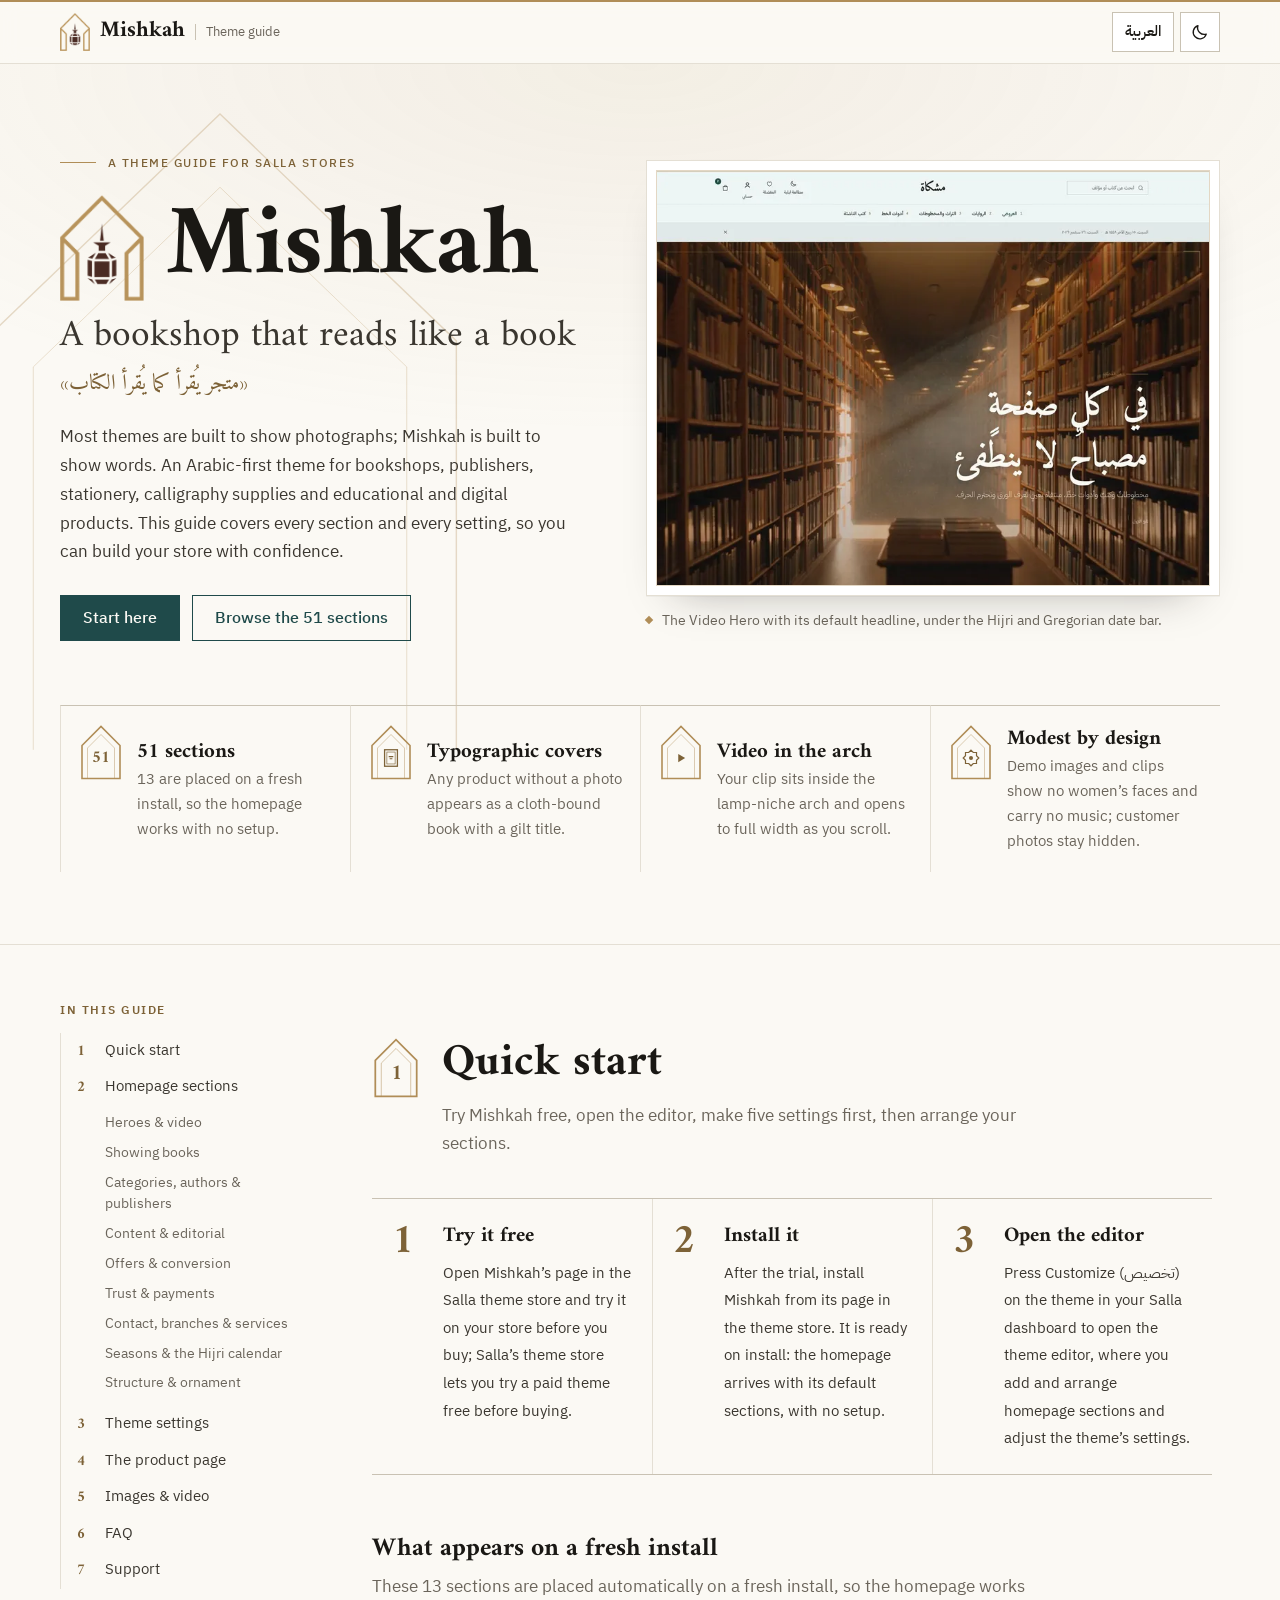
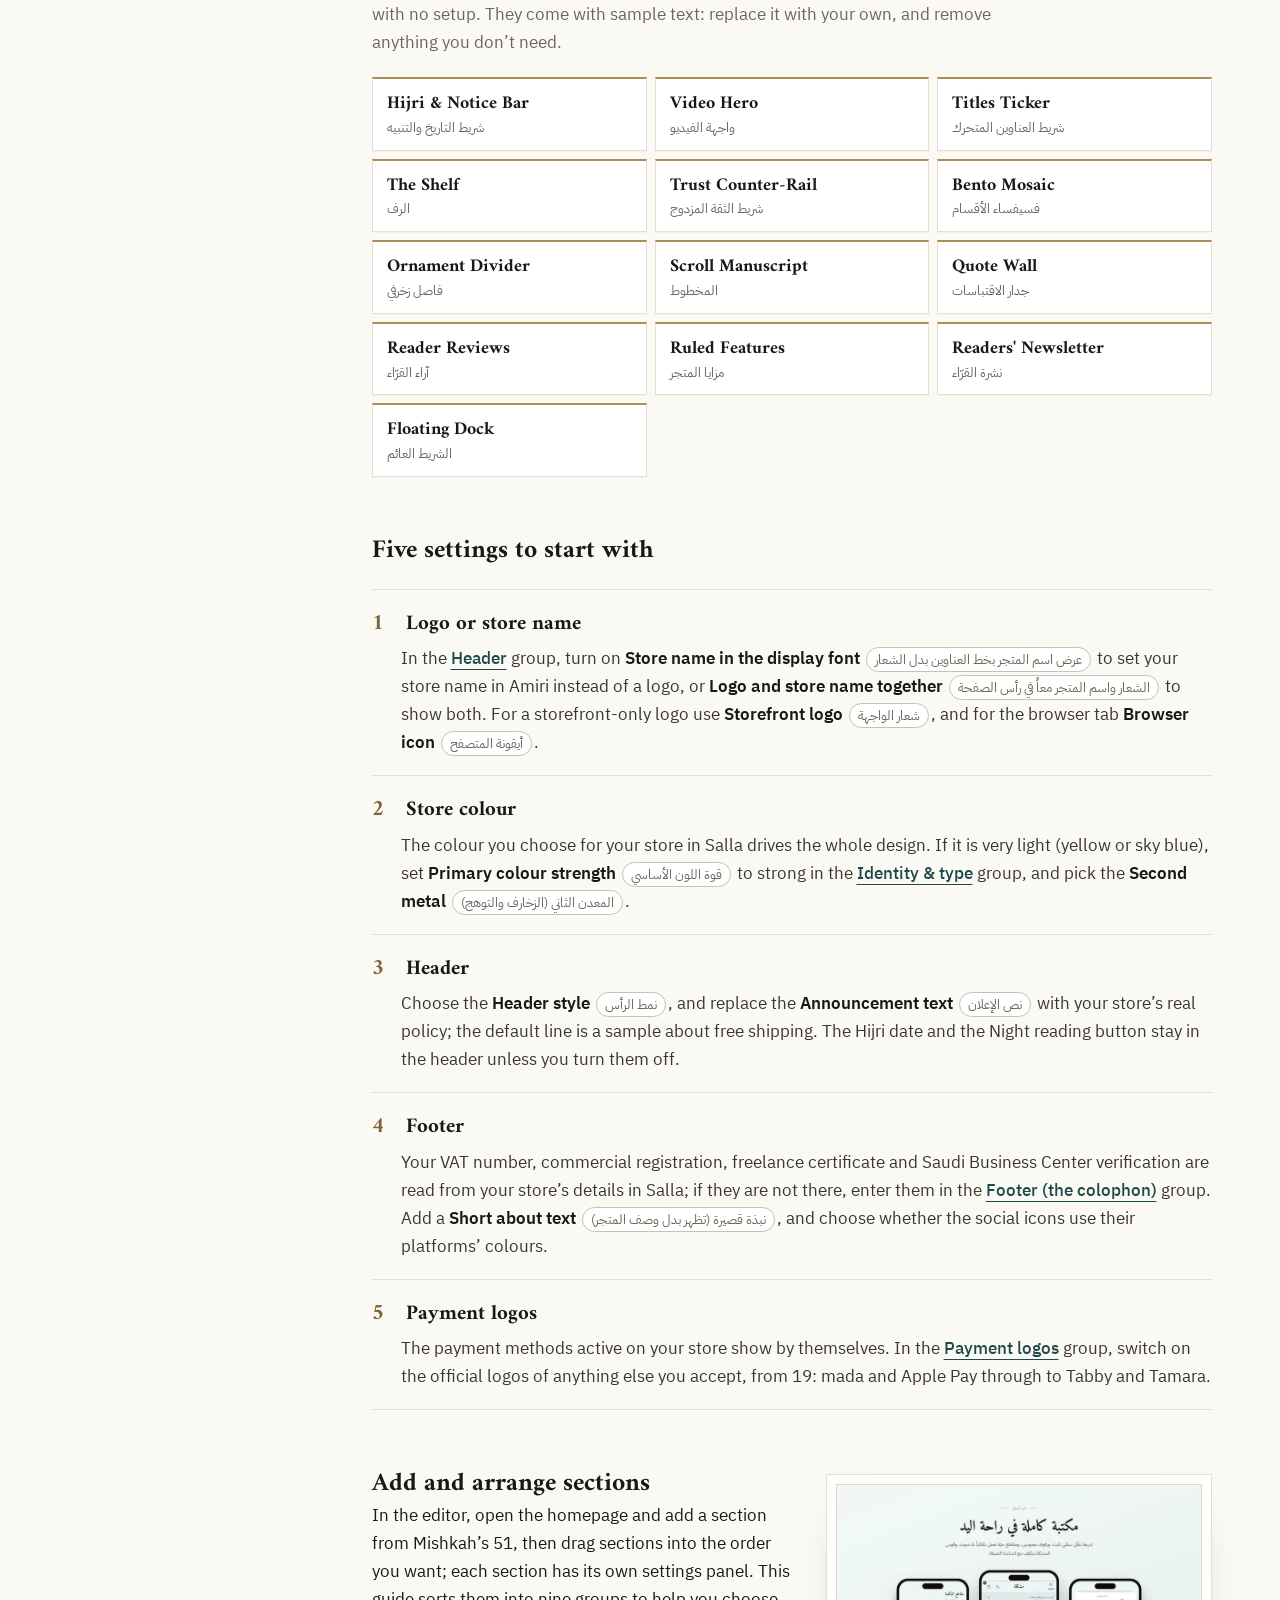
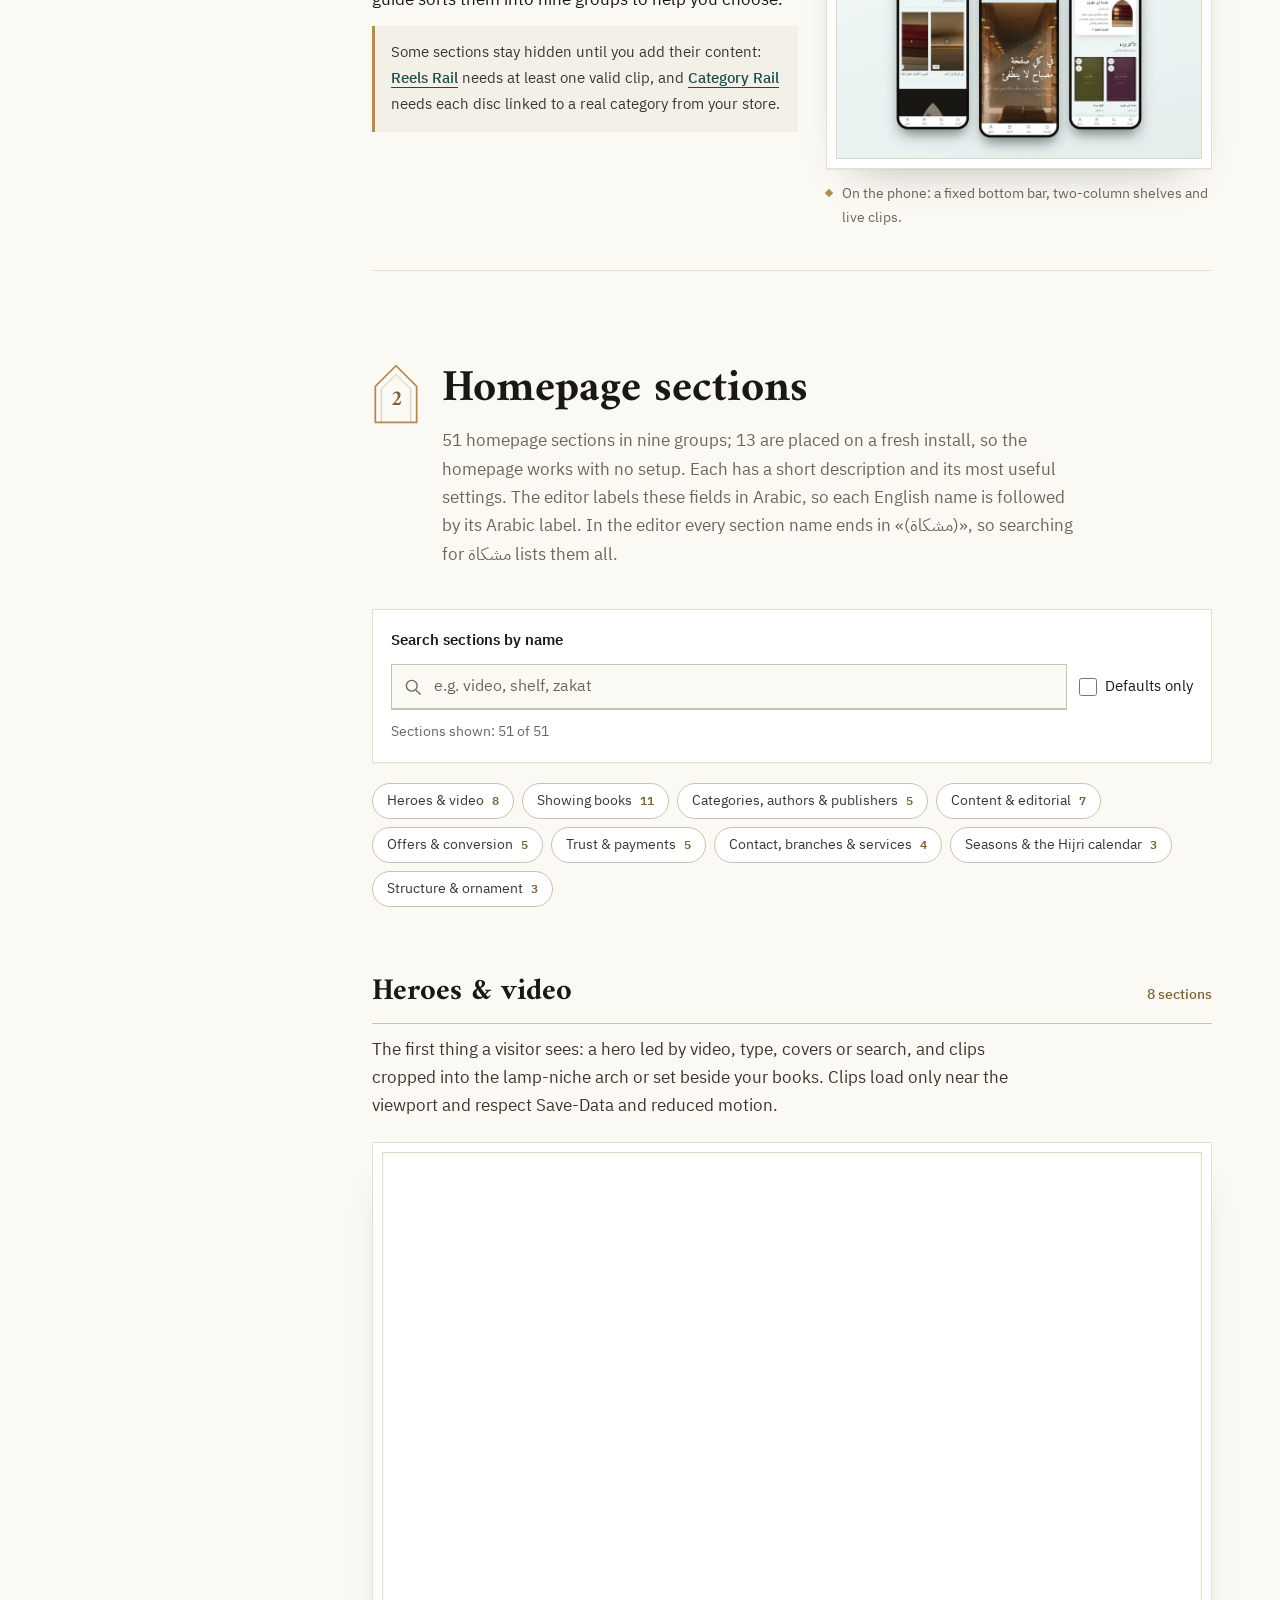
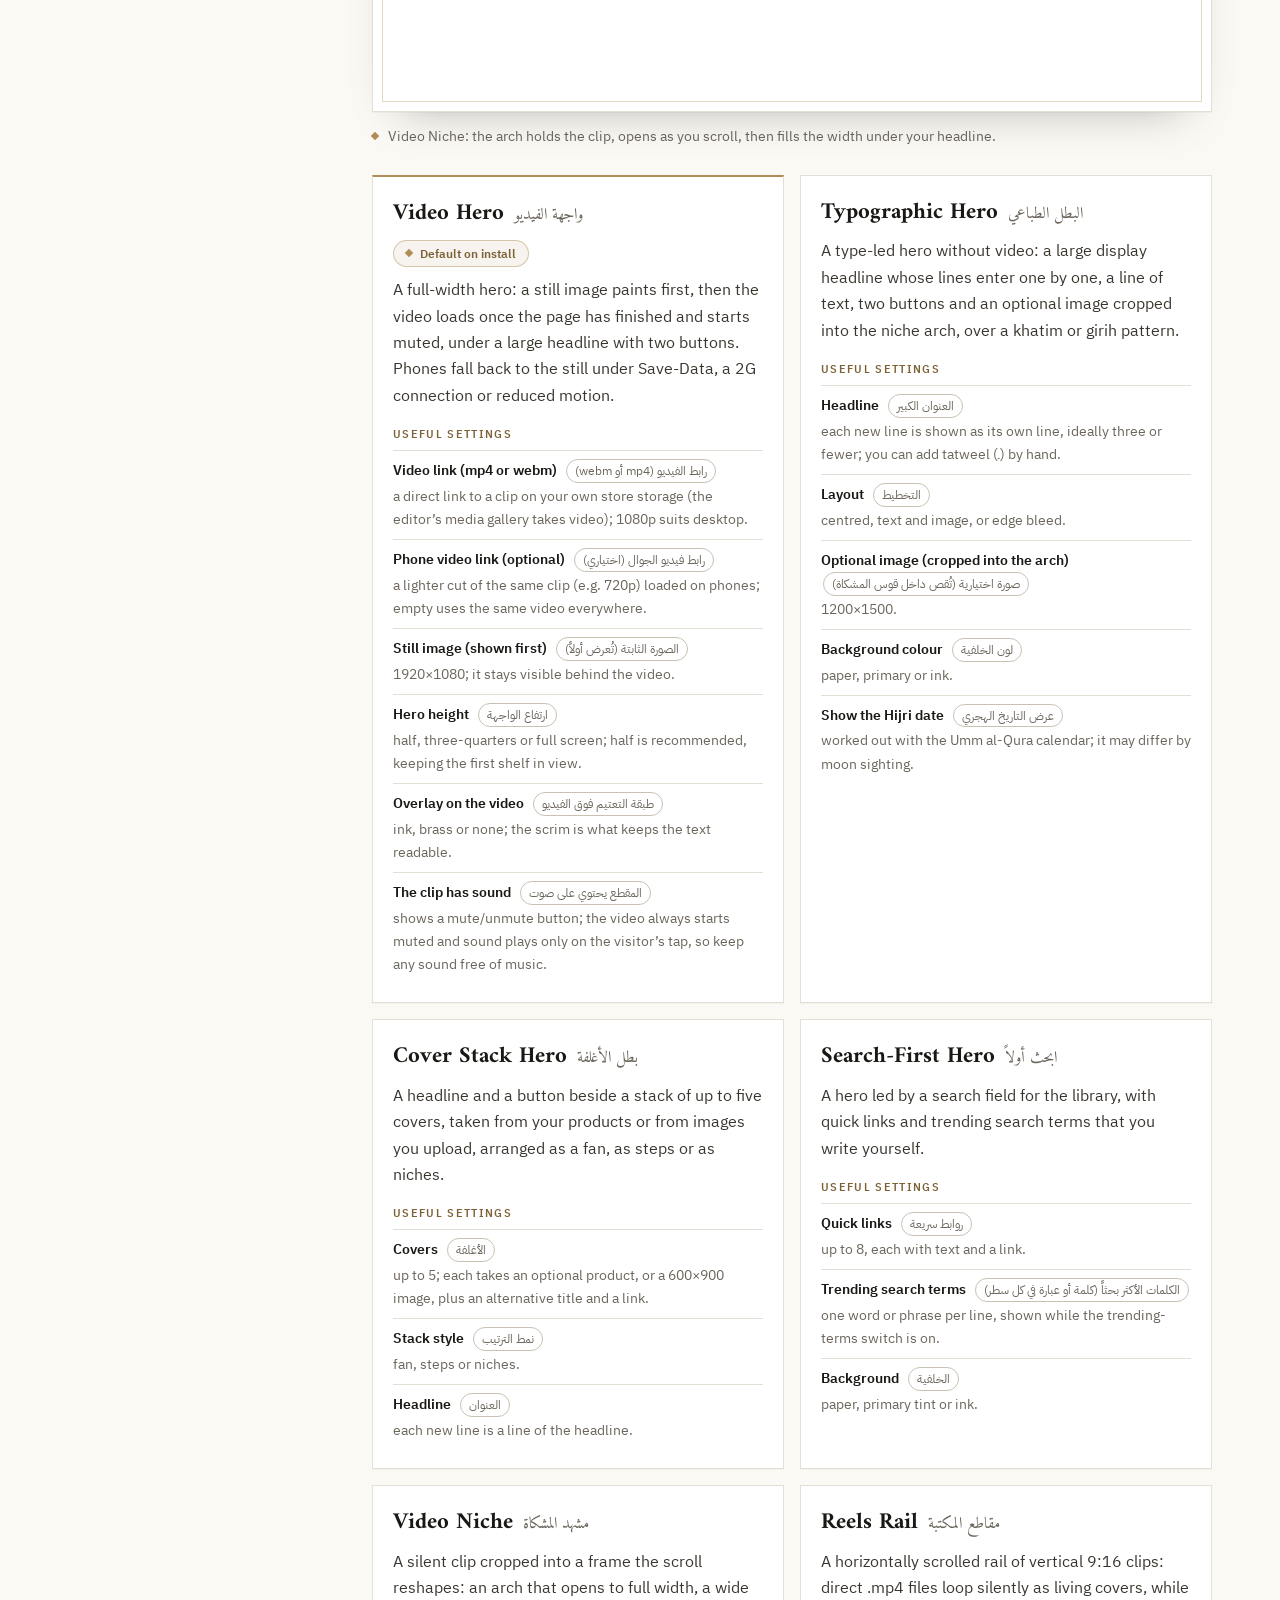
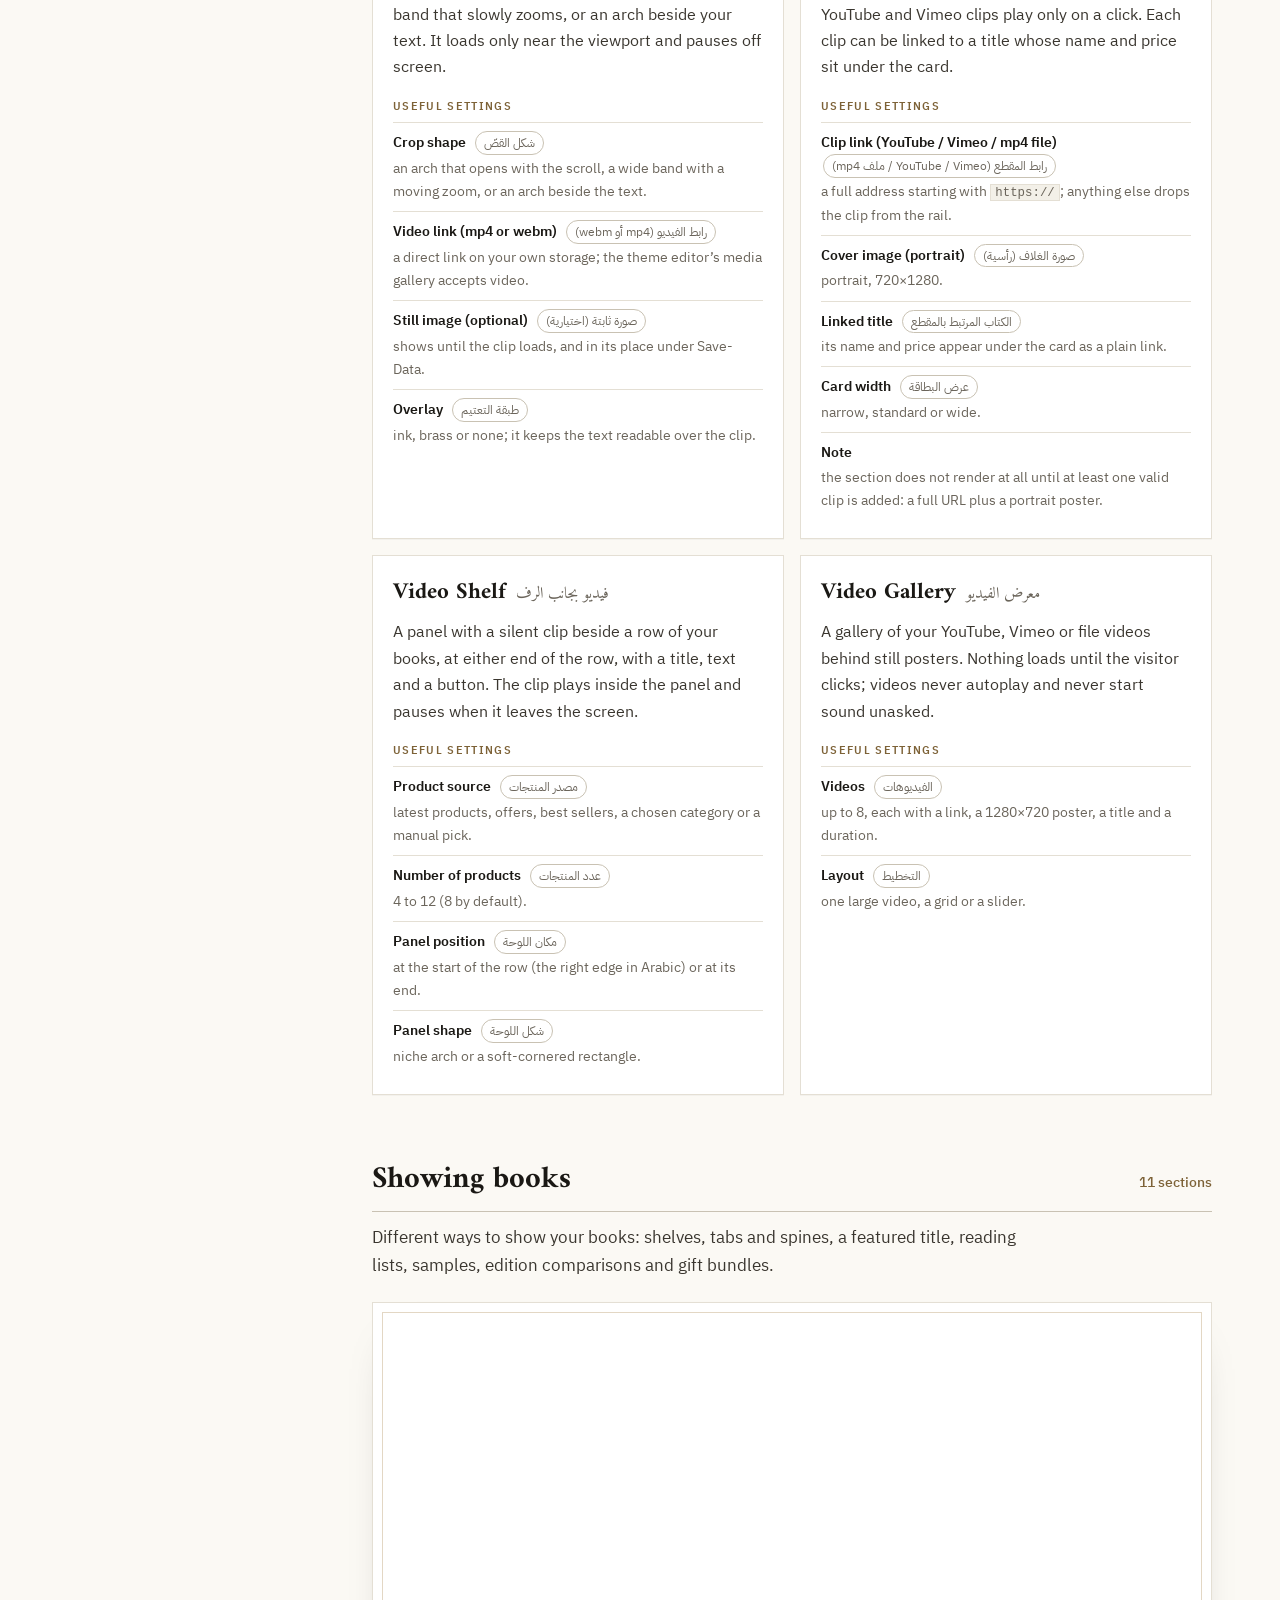
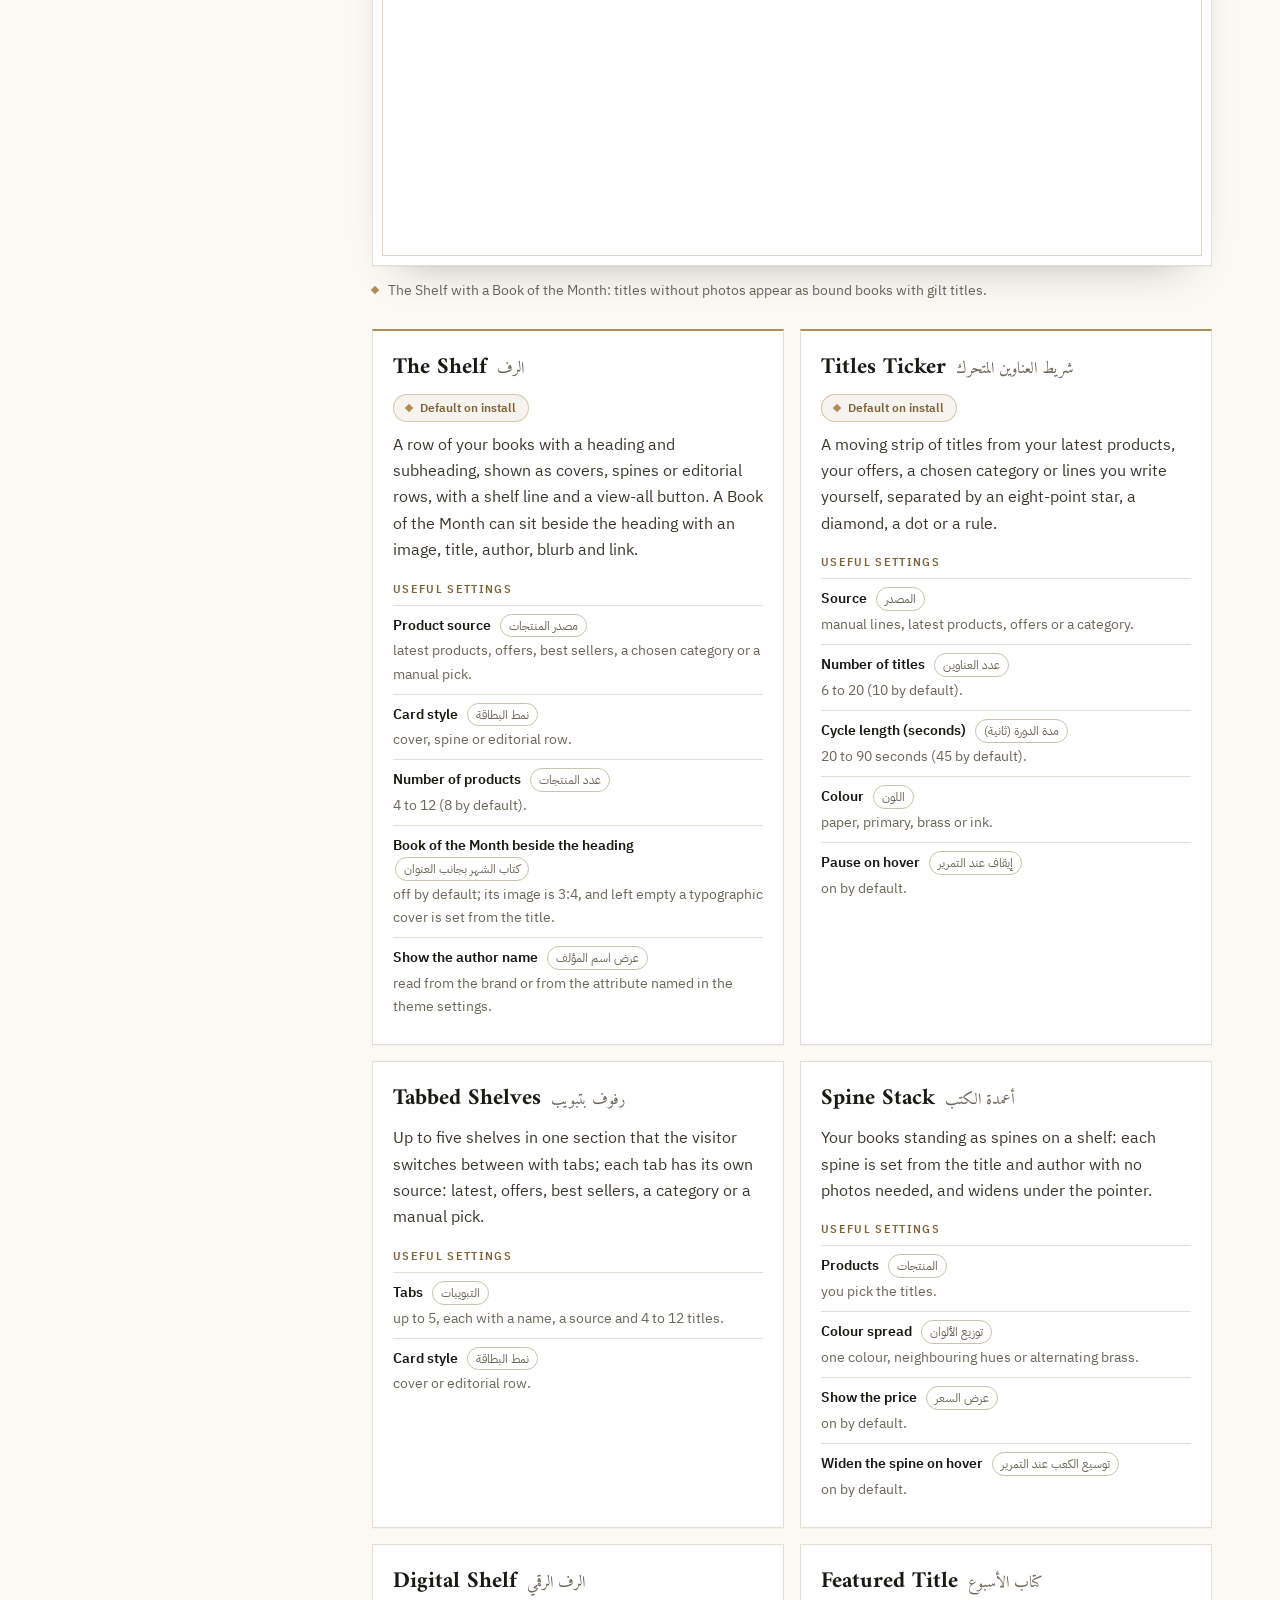
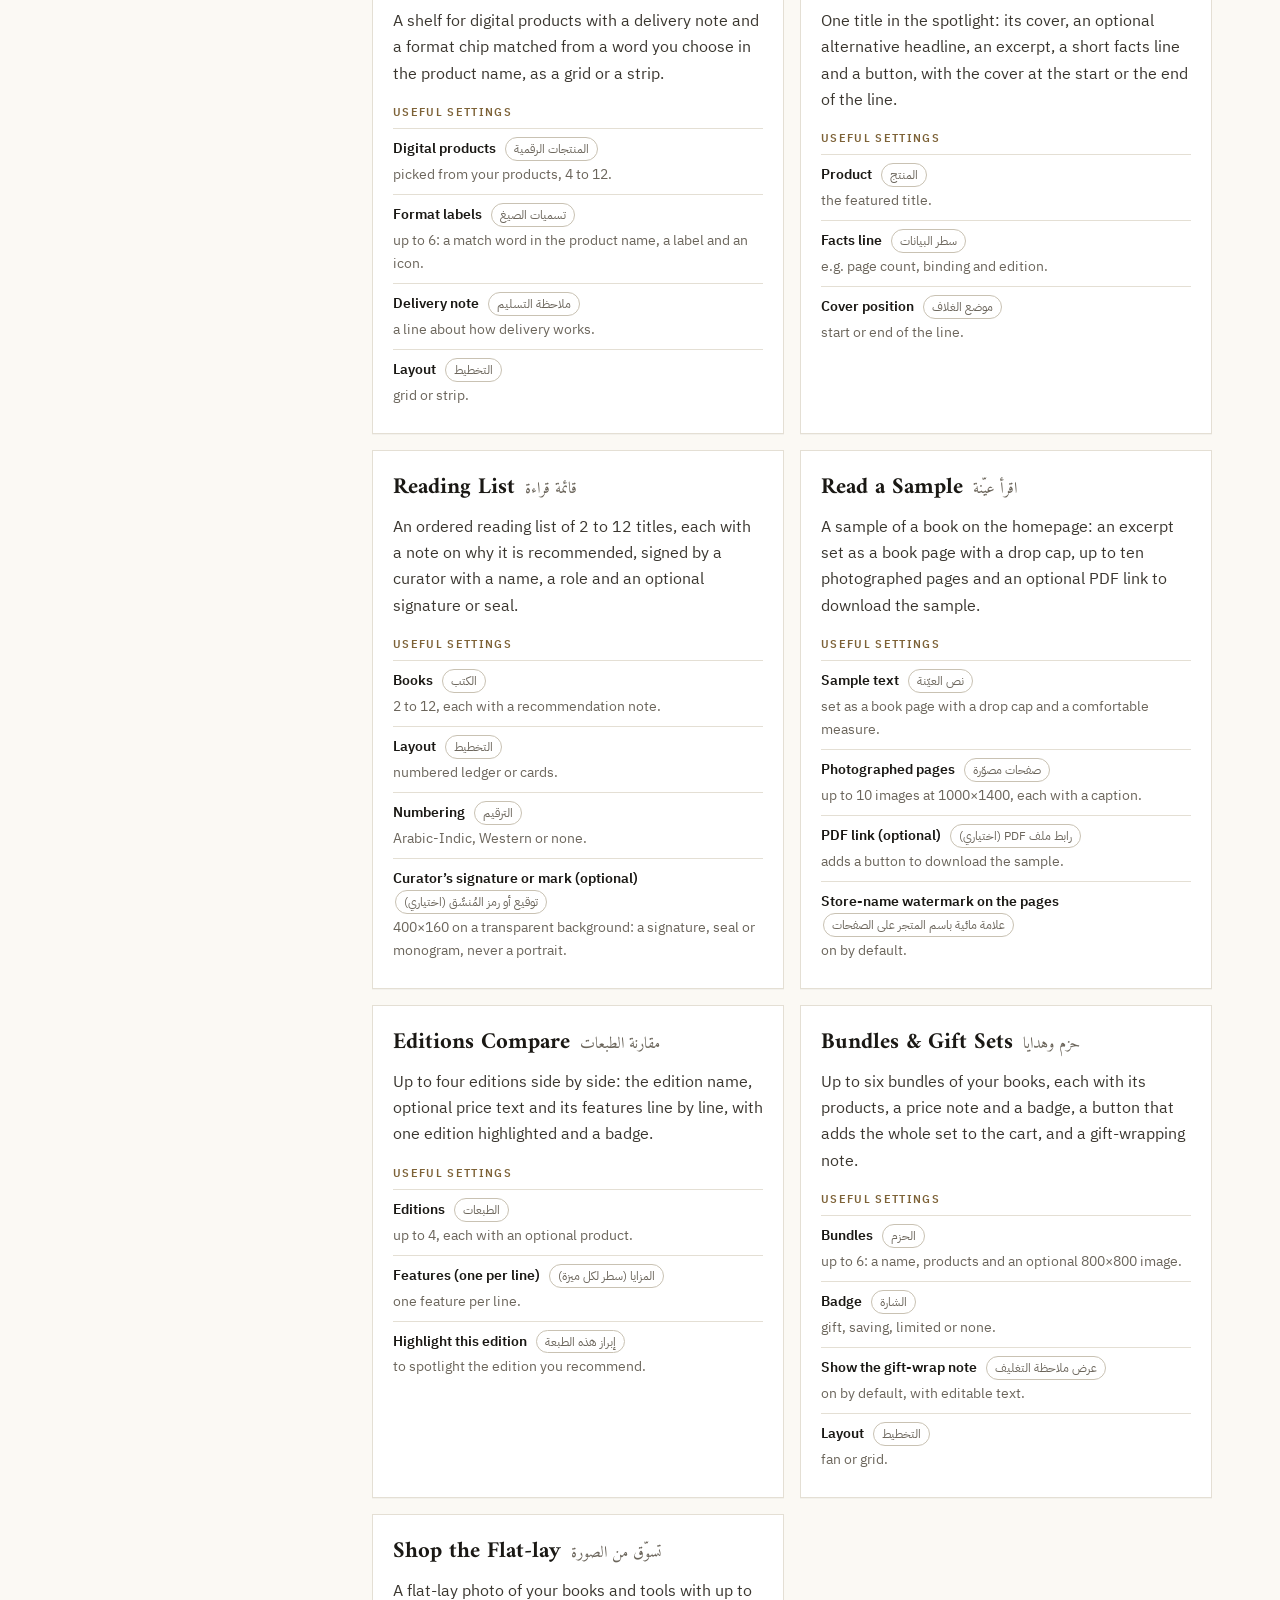
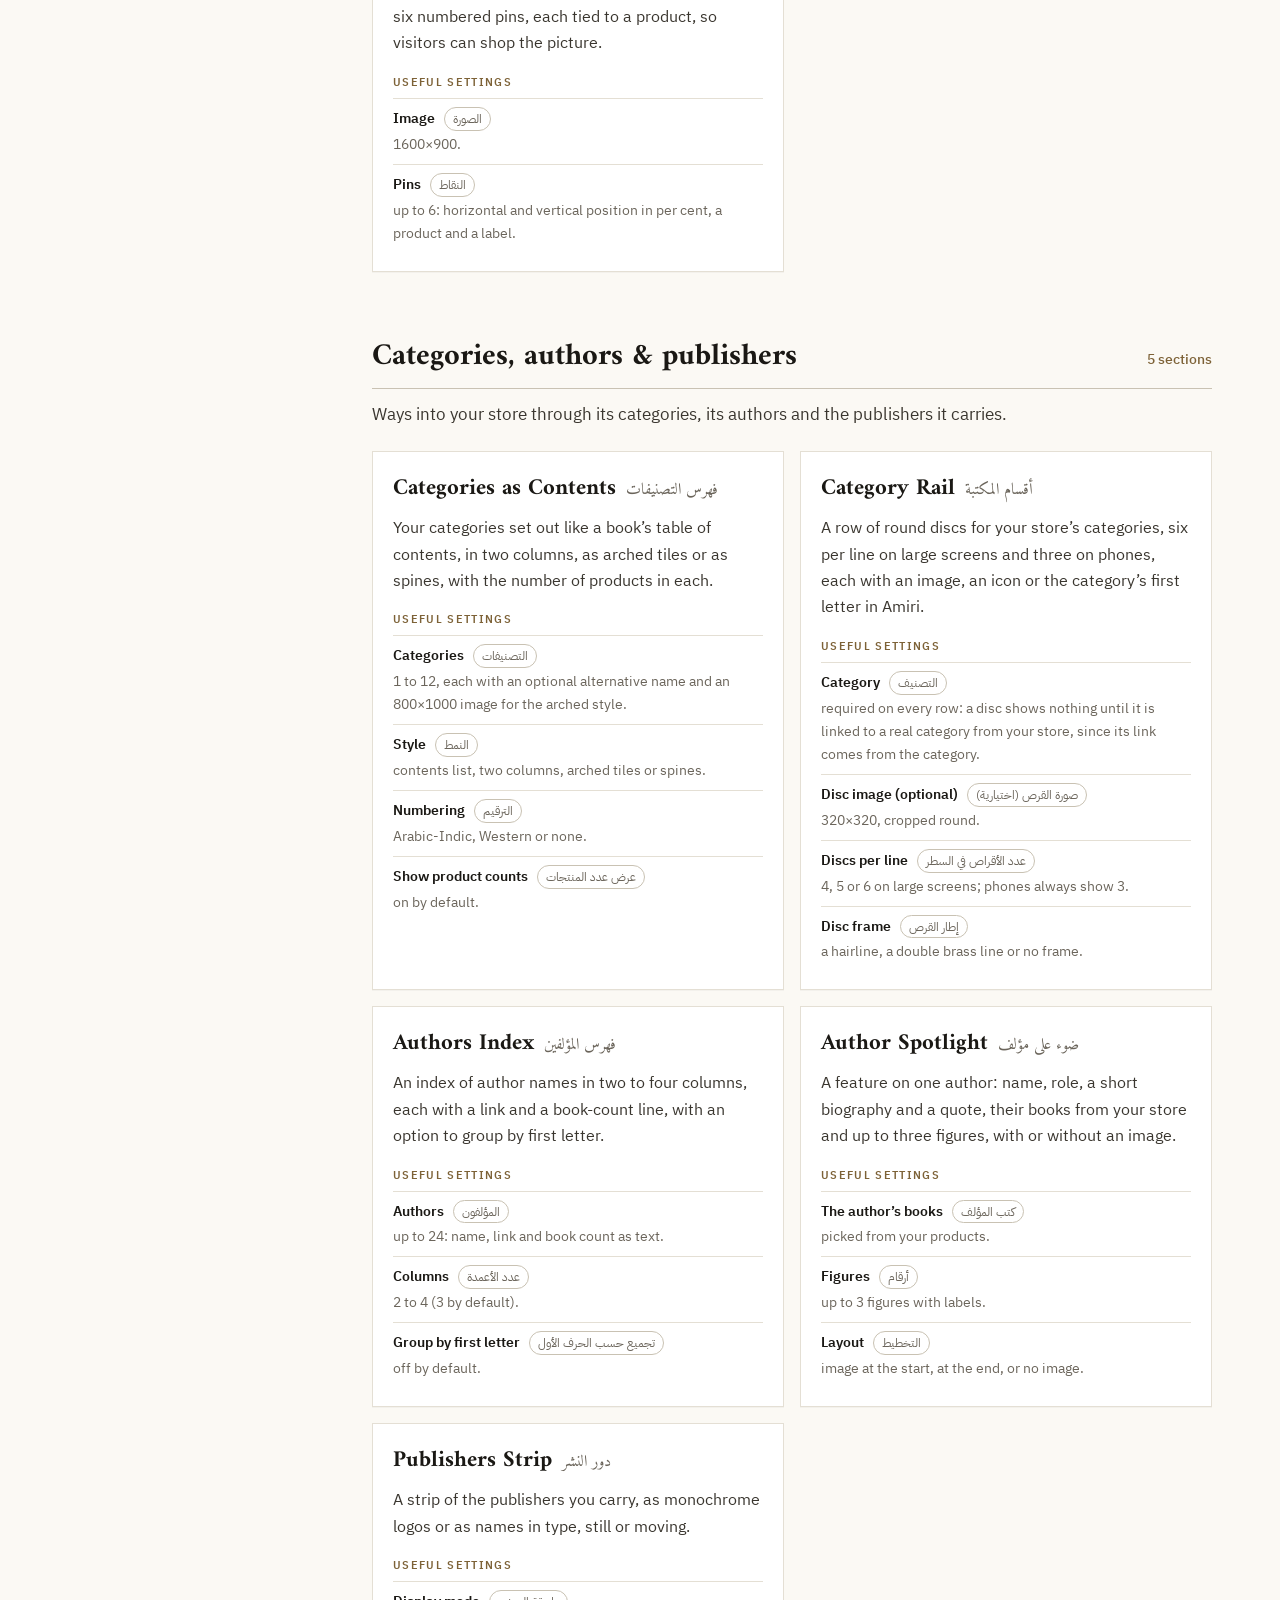
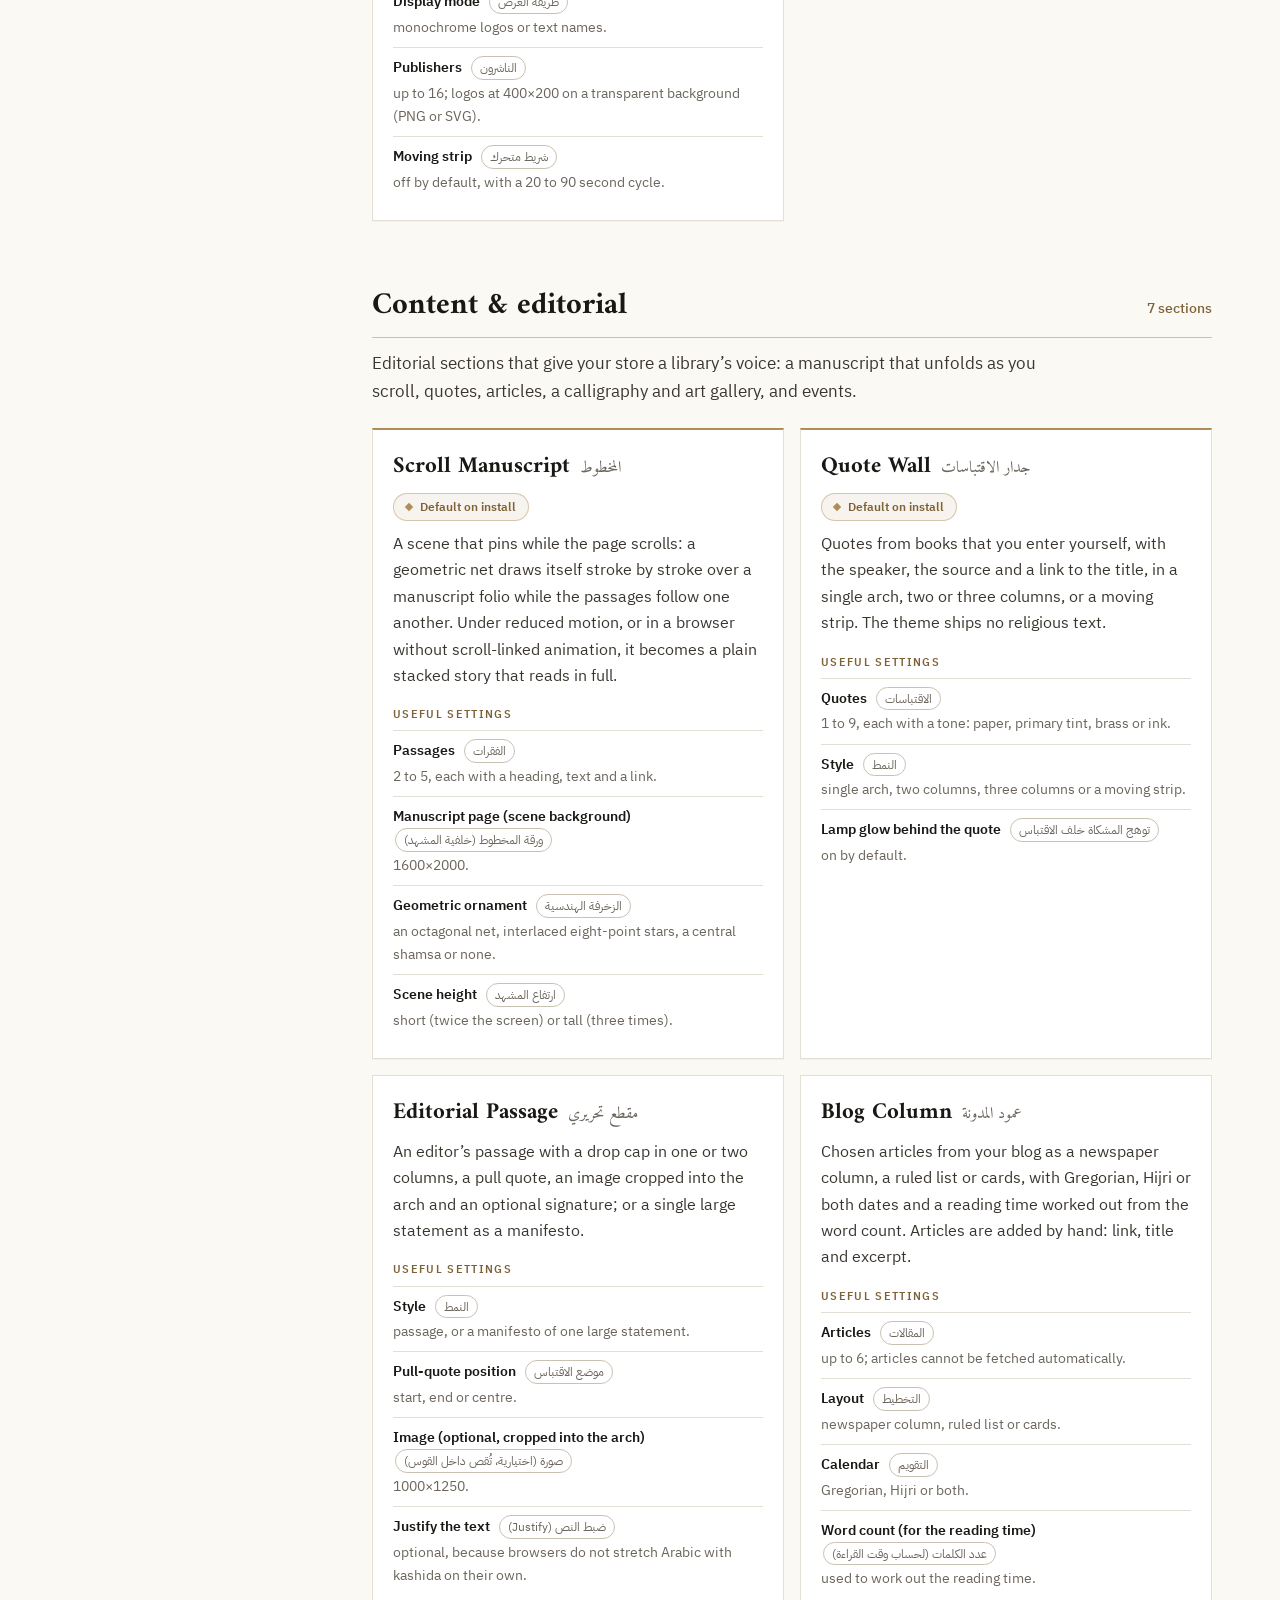
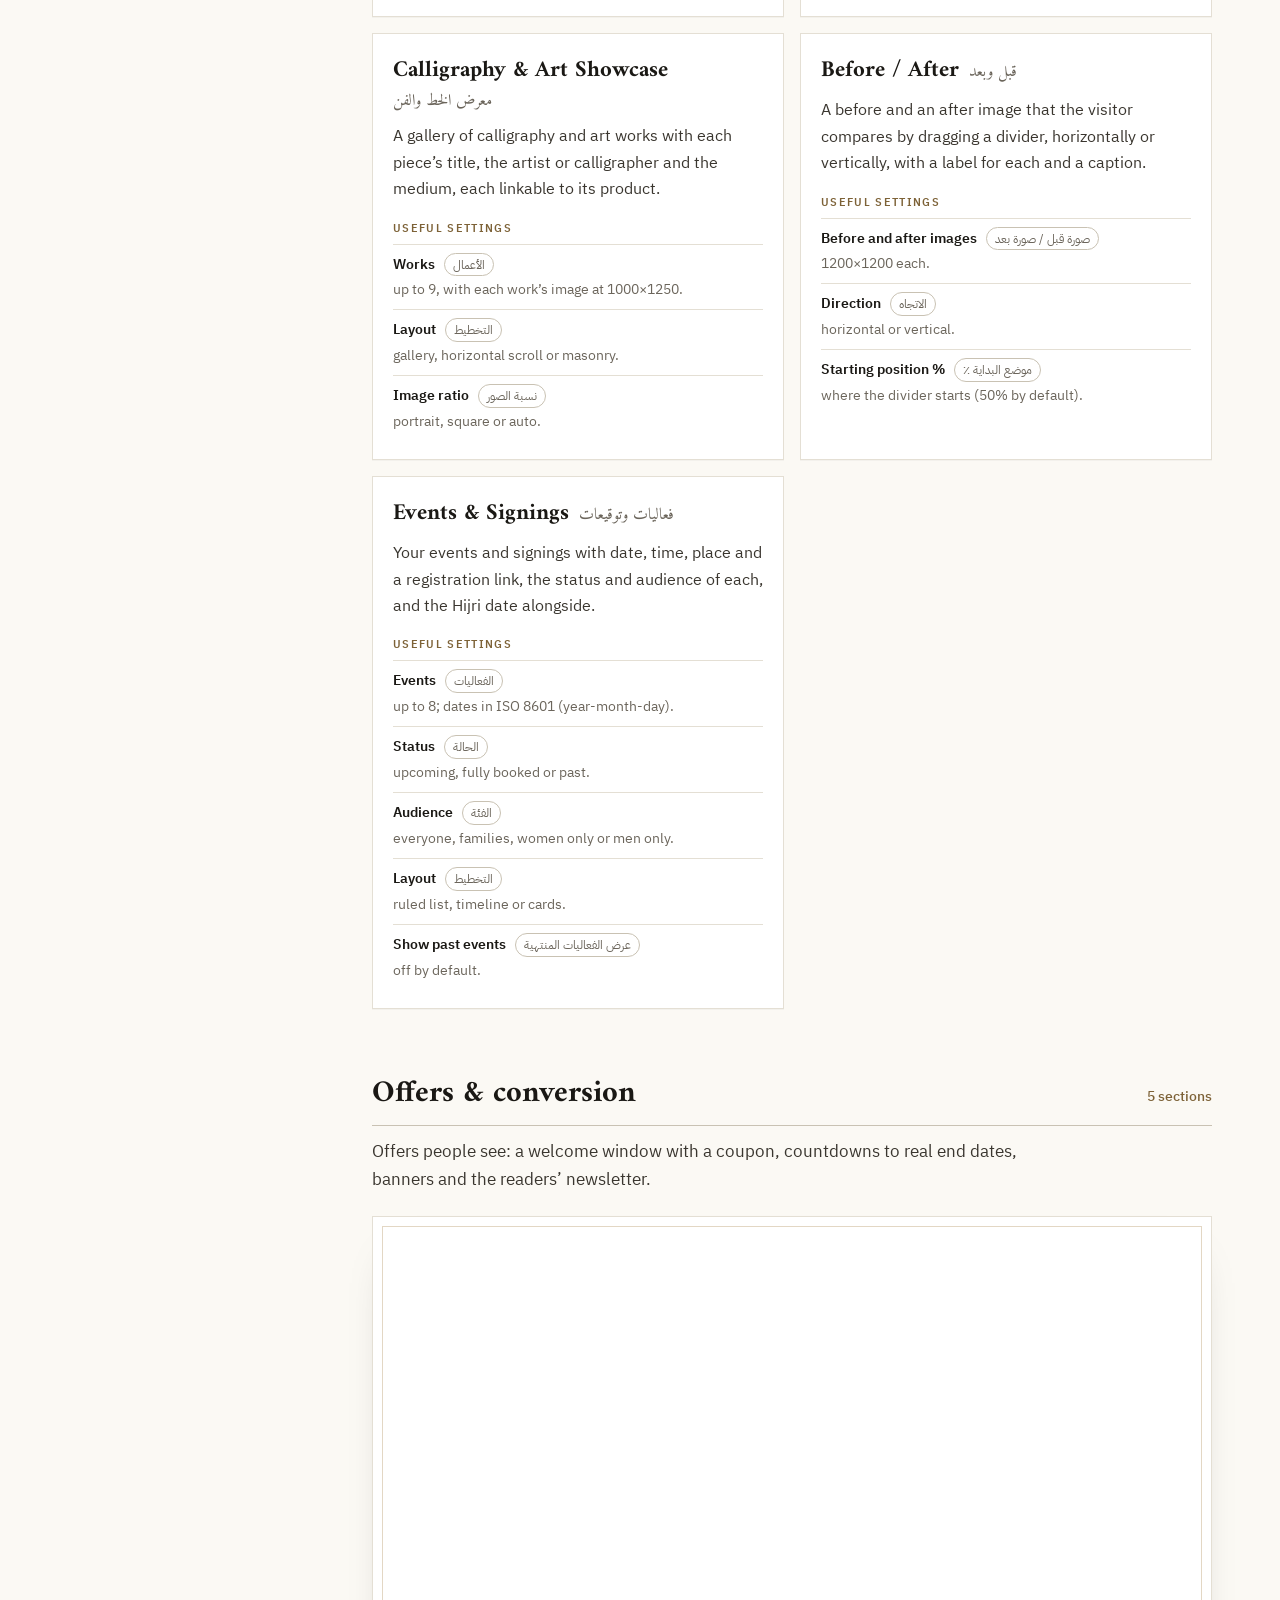
==== commit f81ebc2b: "Founding Day and National Day in the seasons, and the book page as it looks now Both season lists na" ====
--- a/en/index.html
+++ b/en/index.html
@@ -62,7 +62,7 @@
       <p class="kicker"><span>A theme guide for Salla stores</span></p>
       <h1 id="hero-title" class="hero__title"><span class="hero__mark" aria-hidden="true"><img class="only-light" src="../assets/img/mark-day-240.png" width="95" height="120" alt=""><img class="only-dark" src="../assets/img/mark-night-240.png" width="95" height="120" alt=""></span><span class="hero__name">Mishkah</span></h1>
       <p class="hero__promise">A bookshop that reads like a book</p>
-      <span class="hero__promise-alt" lang="ar" dir="rtl">«متجرٌ يُقرأ كما يُقرأ الكتاب»</span>
+      <span class="hero__promise-alt" lang="ar" dir="rtl">«متجر يُقرأ كما يُقرأ الكتاب»</span>
       <p class="hero__lede">Most themes are built to show photographs; Mishkah is built to show words. An Arabic-first theme for bookshops, publishers, stationery, calligraphy supplies and educational and digital products. This guide covers every section and every setting, so you can build your store with confidence.</p>
       <p class="hero__actions"><a class="btn btn--primary" href="#quick-start">Start here</a><a class="btn btn--ghost" href="#sections">Browse the 51 sections</a></p>
     </div>
@@ -80,7 +80,7 @@
 <div class="block">
   <h3>What appears on a fresh install</h3>
   <p class="block__lede">These 13 sections are placed automatically on a fresh install, so the homepage works with no setup. They come with sample text: replace it with your own, and remove anything you don’t need.</p>
-  <ul class="default-list"><li><a href="#s-hijri-notice-bar"><span class="dl__name">Hijri &amp; Notice Bar (Mishkah)</span><span class="dl__alt" lang="ar" dir="rtl">شريط التاريخ والتنبيه (مشكاة)</span></a></li><li><a href="#s-video-hero"><span class="dl__name">Video Hero (Mishkah)</span><span class="dl__alt" lang="ar" dir="rtl">واجهة الفيديو (مشكاة)</span></a></li><li><a href="#s-titles-ticker"><span class="dl__name">Titles Ticker (Mishkah)</span><span class="dl__alt" lang="ar" dir="rtl">شريط العناوين المتحرك (مشكاة)</span></a></li><li><a href="#s-shelf"><span class="dl__name">The Shelf (Mishkah)</span><span class="dl__alt" lang="ar" dir="rtl">الرف (مشكاة)</span></a></li><li><a href="#s-trust-counter-rail"><span class="dl__name">Trust Counter-Rail (Mishkah)</span><span class="dl__alt" lang="ar" dir="rtl">شريط الثقة المزدوج (مشكاة)</span></a></li><li><a href="#s-bento-mosaic"><span class="dl__name">Bento Mosaic (Mishkah)</span><span class="dl__alt" lang="ar" dir="rtl">فسيفساء الأقسام (مشكاة)</span></a></li><li><a href="#s-ornament-divider"><span class="dl__name">Ornament Divider (Mishkah)</span><span class="dl__alt" lang="ar" dir="rtl">فاصل زخرفي (مشكاة)</span></a></li><li><a href="#s-scroll-manuscript"><span class="dl__name">Scroll Manuscript (Mishkah)</span><span class="dl__alt" lang="ar" dir="rtl">المخطوط (مشكاة)</span></a></li><li><a href="#s-quote-wall"><span class="dl__name">Quote Wall (Mishkah)</span><span class="dl__alt" lang="ar" dir="rtl">جدار الاقتباسات (مشكاة)</span></a></li><li><a href="#s-reader-reviews"><span class="dl__name">Reader Reviews (Mishkah)</span><span class="dl__alt" lang="ar" dir="rtl">آراء القرّاء (مشكاة)</span></a></li><li><a href="#s-features-ruled"><span class="dl__name">Ruled Features (Mishkah)</span><span class="dl__alt" lang="ar" dir="rtl">مزايا المتجر (مشكاة)</span></a></li><li><a href="#s-newsletter"><span class="dl__name">Readers&#x27; Newsletter (Mishkah)</span><span class="dl__alt" lang="ar" dir="rtl">نشرة القرّاء (مشكاة)</span></a></li><li><a href="#s-floating-dock"><span class="dl__name">Floating Dock (Mishkah)</span><span class="dl__alt" lang="ar" dir="rtl">الشريط العائم (مشكاة)</span></a></li></ul>
+  <ul class="default-list"><li><a href="#s-hijri-notice-bar"><span class="dl__name">Hijri &amp; Notice Bar</span><span class="dl__alt" lang="ar" dir="rtl">شريط التاريخ والتنبيه</span></a></li><li><a href="#s-video-hero"><span class="dl__name">Video Hero</span><span class="dl__alt" lang="ar" dir="rtl">واجهة الفيديو</span></a></li><li><a href="#s-titles-ticker"><span class="dl__name">Titles Ticker</span><span class="dl__alt" lang="ar" dir="rtl">شريط العناوين المتحرك</span></a></li><li><a href="#s-shelf"><span class="dl__name">The Shelf</span><span class="dl__alt" lang="ar" dir="rtl">الرف</span></a></li><li><a href="#s-trust-counter-rail"><span class="dl__name">Trust Counter-Rail</span><span class="dl__alt" lang="ar" dir="rtl">شريط الثقة المزدوج</span></a></li><li><a href="#s-bento-mosaic"><span class="dl__name">Bento Mosaic</span><span class="dl__alt" lang="ar" dir="rtl">فسيفساء الأقسام</span></a></li><li><a href="#s-ornament-divider"><span class="dl__name">Ornament Divider</span><span class="dl__alt" lang="ar" dir="rtl">فاصل زخرفي</span></a></li><li><a href="#s-scroll-manuscript"><span class="dl__name">Scroll Manuscript</span><span class="dl__alt" lang="ar" dir="rtl">المخطوط</span></a></li><li><a href="#s-quote-wall"><span class="dl__name">Quote Wall</span><span class="dl__alt" lang="ar" dir="rtl">جدار الاقتباسات</span></a></li><li><a href="#s-reader-reviews"><span class="dl__name">Reader Reviews</span><span class="dl__alt" lang="ar" dir="rtl">آراء القرّاء</span></a></li><li><a href="#s-features-ruled"><span class="dl__name">Ruled Features</span><span class="dl__alt" lang="ar" dir="rtl">مزايا المتجر</span></a></li><li><a href="#s-newsletter"><span class="dl__name">Readers&#x27; Newsletter</span><span class="dl__alt" lang="ar" dir="rtl">نشرة القرّاء</span></a></li><li><a href="#s-floating-dock"><span class="dl__name">Floating Dock</span><span class="dl__alt" lang="ar" dir="rtl">الشريط العائم</span></a></li></ul>
 </div>
 <div class="block">
   <h3>Five settings to start with</h3>
@@ -90,10 +90,10 @@
   <div>
     <h3>Add and arrange sections</h3>
     <p>In the editor, open the homepage and add a section from Mishkah’s 51, then drag sections into the order you want; each section has its own settings panel. This guide sorts them into nine groups to help you choose.</p>
-    <p class="tip">Some sections stay hidden until you add their content: <a class="xref" href="#s-reels-rail">Reels Rail (Mishkah)</a> needs at least one valid clip, and <a class="xref" href="#s-category-rail">Category Rail (Mishkah)</a> needs each disc linked to a real category from your store.</p>
+    <p class="tip">Some sections stay hidden until you add their content: <a class="xref" href="#s-reels-rail">Reels Rail</a> needs at least one valid clip, and <a class="xref" href="#s-category-rail">Category Rail</a> needs each disc linked to a real category from your store.</p>
   </div>
   <figure class="figure figure--compact"><div class="figure__frame"><picture><source type="image/webp" srcset="../assets/img/on-the-phone-800.webp 800w, ../assets/img/on-the-phone-1400.webp 1400w" sizes="(min-width: 1100px) 420px, calc(100vw - 32px)"><img class="figure__img" src="../assets/img/on-the-phone-1200.jpg" width="1200" height="900" alt="Three phone screens: the Reels Rail, the video hero under a large headline, and a shelf of bound covers, each above a fixed bottom navigation bar" loading="lazy" decoding="async"></picture></div><figcaption>On the phone: a fixed bottom bar, two-column shelves and live clips.</figcaption></figure>
-</div></section><section class="chapter chapter--sections" id="sections" aria-labelledby="sections-title"><header class="chapter__head"><span class="chapter__num" aria-hidden="true"><svg class="arch" viewBox="0 0 44 56" aria-hidden="true" focusable="false"><path d="M3 54.5V21.5L22 2.5l19 19v33z" fill="none" stroke="currentColor" stroke-width="1.6" stroke-linejoin="miter"/><path d="M8.5 54.5V24L22 10.5 35.5 24v30.5" fill="none" stroke="currentColor" stroke-width=".8" opacity=".55"/></svg><span>2</span></span><div class="chapter__titles"><h2 id="sections-title">Homepage sections</h2><p class="chapter__lede">51 homepage sections in nine groups; 13 are placed on a fresh install, so the homepage works with no setup. Each has a short description and its most useful settings. The editor labels these fields in Arabic, so each English name is followed by its Arabic label.</p></div></header><div class="filter" role="search">
+</div></section><section class="chapter chapter--sections" id="sections" aria-labelledby="sections-title"><header class="chapter__head"><span class="chapter__num" aria-hidden="true"><svg class="arch" viewBox="0 0 44 56" aria-hidden="true" focusable="false"><path d="M3 54.5V21.5L22 2.5l19 19v33z" fill="none" stroke="currentColor" stroke-width="1.6" stroke-linejoin="miter"/><path d="M8.5 54.5V24L22 10.5 35.5 24v30.5" fill="none" stroke="currentColor" stroke-width=".8" opacity=".55"/></svg><span>2</span></span><div class="chapter__titles"><h2 id="sections-title">Homepage sections</h2><p class="chapter__lede">51 homepage sections in nine groups; 13 are placed on a fresh install, so the homepage works with no setup. Each has a short description and its most useful settings. The editor labels these fields in Arabic, so each English name is followed by its Arabic label. In the editor every section name ends in «(مشكاة)», so searching for مشكاة lists them all.</p></div></header><div class="filter" role="search">
   <label class="filter__label" for="sec-filter">Search sections by name</label>
   <div class="filter__row">
     <div class="filter__field"><svg class="i" viewBox="0 0 24 24" aria-hidden="true" focusable="false"><circle cx="10.5" cy="10.5" r="6.5" fill="none" stroke="currentColor" stroke-width="1.6"/><path d="M15.5 15.5 21 21" stroke="currentColor" stroke-width="1.6"/></svg><input id="sec-filter" type="search" placeholder="e.g. video, shelf, zakat" autocomplete="off" spellcheck="false" aria-describedby="sec-status"></div>
@@ -103,19 +103,19 @@
 </div>
 <p id="sec-empty" class="filter__empty" hidden>No section by that name. Try another word, such as “video”, “shelf” or “offer”.</p>
 <nav class="chips" aria-label="Section groups"><ul><li><a href="#g-heroes">Heroes &amp; video<span class="chip__count">8</span></a></li><li><a href="#g-books">Showing books<span class="chip__count">11</span></a></li><li><a href="#g-browse">Categories, authors &amp; publishers<span class="chip__count">5</span></a></li><li><a href="#g-editorial">Content &amp; editorial<span class="chip__count">7</span></a></li><li><a href="#g-offers">Offers &amp; conversion<span class="chip__count">5</span></a></li><li><a href="#g-trust">Trust &amp; payments<span class="chip__count">5</span></a></li><li><a href="#g-contact">Contact, branches &amp; services<span class="chip__count">4</span></a></li><li><a href="#g-seasons">Seasons &amp; the Hijri calendar<span class="chip__count">3</span></a></li><li><a href="#g-structure">Structure &amp; ornament<span class="chip__count">3</span></a></li></ul></nav>
-<section class="group" id="g-heroes" aria-labelledby="g-heroes-title"><div class="group__head"><h3 id="g-heroes-title">Heroes &amp; video</h3><p class="group__count">8 sections</p></div><p class="group__intro">The first thing a visitor sees: a hero led by video, type, covers or search, and clips cropped into the lamp-niche arch or set beside your books. Clips load only near the viewport and respect Save-Data and reduced motion.</p><figure class="figure group__figure"><div class="figure__frame"><picture><source type="image/webp" srcset="../assets/img/video-niche-steps-800.webp 800w, ../assets/img/video-niche-steps-1120.webp 1120w" sizes="(min-width: 1100px) 820px, calc(100vw - 32px)"><img class="figure__img" src="../assets/img/video-niche-steps-1120.jpg" width="1120" height="750" alt="Three phone screens showing a clip inside the niche arch opening step by step until it fills the screen as the page scrolls" loading="lazy" decoding="async"></picture></div><figcaption>Video Niche: the arch holds the clip, opens as you scroll, then fills the width under your headline.</figcaption></figure><div class="sec-grid"><article class="sec sec--default" id="s-video-hero" data-names="واجهة الفيديو (مشكاة)|Video Hero (Mishkah)|video hero" data-default="1" aria-labelledby="s-video-hero-title"><header class="sec__head"><h4 class="sec__title" id="s-video-hero-title">Video Hero (Mishkah)</h4><p class="sec__alt" lang="ar" dir="rtl">واجهة الفيديو (مشكاة)</p><p class="badge-row"><span class="badge">Default on install</span></p></header><p class="sec__desc">A full-width hero: a still image paints first, then the video loads once the page has finished and starts muted, under a large headline with two buttons. Phones fall back to the still under Save-Data, a 2G connection or reduced motion.</p><p class="keys__label">Useful settings</p><dl class="keys"><div class="key"><dt><span class="key__en">Video link (mp4 or webm)</span> <span class="ar-hint" lang="ar" dir="rtl">رابط الفيديو (mp4 أو webm)</span></dt><dd>a direct link to a clip on your own store storage (the editor’s media gallery takes video); 1080p suits desktop.</dd></div><div class="key"><dt><span class="key__en">Phone video link (optional)</span> <span class="ar-hint" lang="ar" dir="rtl">رابط فيديو الجوال (اختياري)</span></dt><dd>a lighter cut of the same clip (e.g. 720p) loaded on phones; empty uses the same video everywhere.</dd></div><div class="key"><dt><span class="key__en">Still image (shown first)</span> <span class="ar-hint" lang="ar" dir="rtl">الصورة الثابتة (تُعرض أولاً)</span></dt><dd>1920×1080; it stays visible behind the video.</dd></div><div class="key"><dt><span class="key__en">Hero height</span> <span class="ar-hint" lang="ar" dir="rtl">ارتفاع الواجهة</span></dt><dd>half, three-quarters or full screen; half is recommended, keeping the first shelf in view.</dd></div><div class="key"><dt><span class="key__en">Overlay on the video</span> <span class="ar-hint" lang="ar" dir="rtl">طبقة التعتيم فوق الفيديو</span></dt><dd>ink, brass or none; the scrim is what keeps the text readable.</dd></div><div class="key"><dt><span class="key__en">The clip has sound</span> <span class="ar-hint" lang="ar" dir="rtl">المقطع يحتوي على صوت</span></dt><dd>shows a mute/unmute button; the video always starts muted and sound plays only on the visitor’s tap, so keep any sound free of music.</dd></div></dl></article><article class="sec" id="s-hero-type" data-names="البطل الطباعي (مشكاة)|Typographic Hero (Mishkah)|hero type" data-default="0" aria-labelledby="s-hero-type-title"><header class="sec__head"><h4 class="sec__title" id="s-hero-type-title">Typographic Hero (Mishkah)</h4><p class="sec__alt" lang="ar" dir="rtl">البطل الطباعي (مشكاة)</p></header><p class="sec__desc">A type-led hero without video: a large display headline whose lines enter one by one, a line of text, two buttons and an optional image cropped into the niche arch, over a khatim or girih pattern.</p><p class="keys__label">Useful settings</p><dl class="keys"><div class="key"><dt><span class="key__en">Headline</span> <span class="ar-hint" lang="ar" dir="rtl">العنوان الكبير</span></dt><dd>each new line is shown as its own line, ideally three or fewer; you can add tatweel (ـ) by hand.</dd></div><div class="key"><dt><span class="key__en">Layout</span> <span class="ar-hint" lang="ar" dir="rtl">التخطيط</span></dt><dd>centred, text and image, or edge bleed.</dd></div><div class="key"><dt><span class="key__en">Optional image (cropped into the arch)</span> <span class="ar-hint" lang="ar" dir="rtl">صورة اختيارية (تُقص داخل قوس المشكاة)</span></dt><dd>1200×1500.</dd></div><div class="key"><dt><span class="key__en">Background colour</span> <span class="ar-hint" lang="ar" dir="rtl">لون الخلفية</span></dt><dd>paper, primary or ink.</dd></div><div class="key"><dt><span class="key__en">Show the Hijri date</span> <span class="ar-hint" lang="ar" dir="rtl">عرض التاريخ الهجري</span></dt><dd>worked out with the Umm al-Qura calendar; it may differ by moon sighting.</dd></div></dl></article><article class="sec" id="s-hero-cover-stack" data-names="بطل الأغلفة (مشكاة)|Cover Stack Hero (Mishkah)|hero cover stack" data-default="0" aria-labelledby="s-hero-cover-stack-title"><header class="sec__head"><h4 class="sec__title" id="s-hero-cover-stack-title">Cover Stack Hero (Mishkah)</h4><p class="sec__alt" lang="ar" dir="rtl">بطل الأغلفة (مشكاة)</p></header><p class="sec__desc">A headline and a button beside a stack of up to five covers, taken from your products or from images you upload, arranged as a fan, as steps or as niches.</p><p class="keys__label">Useful settings</p><dl class="keys"><div class="key"><dt><span class="key__en">Covers</span> <span class="ar-hint" lang="ar" dir="rtl">الأغلفة</span></dt><dd>up to 5; each takes an optional product, or a 600×900 image, plus an alternative title and a link.</dd></div><div class="key"><dt><span class="key__en">Stack style</span> <span class="ar-hint" lang="ar" dir="rtl">نمط الترتيب</span></dt><dd>fan, steps or niches.</dd></div><div class="key"><dt><span class="key__en">Headline</span> <span class="ar-hint" lang="ar" dir="rtl">العنوان</span></dt><dd>each new line is a line of the headline.</dd></div></dl></article><article class="sec" id="s-search-hero" data-names="ابحث أولاً (مشكاة)|Search-First Hero (Mishkah)|search hero" data-default="0" aria-labelledby="s-search-hero-title"><header class="sec__head"><h4 class="sec__title" id="s-search-hero-title">Search-First Hero (Mishkah)</h4><p class="sec__alt" lang="ar" dir="rtl">ابحث أولاً (مشكاة)</p></header><p class="sec__desc">A hero led by a search field for the library, with quick links and trending search terms that you write yourself.</p><p class="keys__label">Useful settings</p><dl class="keys"><div class="key"><dt><span class="key__en">Quick links</span> <span class="ar-hint" lang="ar" dir="rtl">روابط سريعة</span></dt><dd>up to 8, each with text and a link.</dd></div><div class="key"><dt><span class="key__en">Trending search terms</span> <span class="ar-hint" lang="ar" dir="rtl">الكلمات الأكثر بحثاً (كلمة أو عبارة في كل سطر)</span></dt><dd>one word or phrase per line, shown while the trending-terms switch is on.</dd></div><div class="key"><dt><span class="key__en">Background</span> <span class="ar-hint" lang="ar" dir="rtl">الخلفية</span></dt><dd>paper, primary tint or ink.</dd></div></dl></article><article class="sec" id="s-video-niche" data-names="مشهد المشكاة (مشكاة)|Video Niche (Mishkah)|video niche" data-default="0" aria-labelledby="s-video-niche-title"><header class="sec__head"><h4 class="sec__title" id="s-video-niche-title">Video Niche (Mishkah)</h4><p class="sec__alt" lang="ar" dir="rtl">مشهد المشكاة (مشكاة)</p></header><p class="sec__desc">A silent clip cropped into a frame the scroll reshapes: an arch that opens to full width, a wide band that slowly zooms, or an arch beside your text. It loads only near the viewport and pauses off screen.</p><p class="keys__label">Useful settings</p><dl class="keys"><div class="key"><dt><span class="key__en">Crop shape</span> <span class="ar-hint" lang="ar" dir="rtl">شكل القصّ</span></dt><dd>an arch that opens with the scroll, a wide band with a moving zoom, or an arch beside the text.</dd></div><div class="key"><dt><span class="key__en">Video link (mp4 or webm)</span> <span class="ar-hint" lang="ar" dir="rtl">رابط الفيديو (mp4 أو webm)</span></dt><dd>a direct link on your own storage; the theme editor’s media gallery accepts video.</dd></div><div class="key"><dt><span class="key__en">Still image (optional)</span> <span class="ar-hint" lang="ar" dir="rtl">صورة ثابتة (اختيارية)</span></dt><dd>shows until the clip loads, and in its place under Save-Data.</dd></div><div class="key"><dt><span class="key__en">Overlay</span> <span class="ar-hint" lang="ar" dir="rtl">طبقة التعتيم</span></dt><dd>ink, brass or none; it keeps the text readable over the clip.</dd></div></dl></article><article class="sec" id="s-reels-rail" data-names="مقاطع المكتبة (مشكاة)|Reels Rail (Mishkah)|reels rail" data-default="0" aria-labelledby="s-reels-rail-title"><header class="sec__head"><h4 class="sec__title" id="s-reels-rail-title">Reels Rail (Mishkah)</h4><p class="sec__alt" lang="ar" dir="rtl">مقاطع المكتبة (مشكاة)</p></header><p class="sec__desc">A horizontally scrolled rail of vertical 9:16 clips: direct .mp4 files loop silently as living covers, while YouTube and Vimeo clips play only on a click. Each clip can be linked to a title whose name and price sit under the card.</p><p class="keys__label">Useful settings</p><dl class="keys"><div class="key"><dt><span class="key__en">Clip link (YouTube / Vimeo / mp4 file)</span> <span class="ar-hint" lang="ar" dir="rtl">رابط المقطع (YouTube / Vimeo / ملف mp4)</span></dt><dd>a full address starting with <code>https://</code>; anything else drops the clip from the rail.</dd></div><div class="key"><dt><span class="key__en">Cover image (portrait)</span> <span class="ar-hint" lang="ar" dir="rtl">صورة الغلاف (رأسية)</span></dt><dd>portrait, 720×1280.</dd></div><div class="key"><dt><span class="key__en">Linked title</span> <span class="ar-hint" lang="ar" dir="rtl">الكتاب المرتبط بالمقطع</span></dt><dd>its name and price appear under the card as a plain link.</dd></div><div class="key"><dt><span class="key__en">Card width</span> <span class="ar-hint" lang="ar" dir="rtl">عرض البطاقة</span></dt><dd>narrow, standard or wide.</dd></div><div class="key"><dt><span class="key__en">Note</span></dt><dd>the section does not render at all until at least one valid clip is added: a full URL plus a portrait poster.</dd></div></dl></article><article class="sec" id="s-video-shelf" data-names="فيديو بجانب الرف (مشكاة)|Video Shelf (Mishkah)|video shelf" data-default="0" aria-labelledby="s-video-shelf-title"><header class="sec__head"><h4 class="sec__title" id="s-video-shelf-title">Video Shelf (Mishkah)</h4><p class="sec__alt" lang="ar" dir="rtl">فيديو بجانب الرف (مشكاة)</p></header><p class="sec__desc">A panel with a silent clip beside a row of your books, at either end of the row, with a title, text and a button. The clip plays inside the panel and pauses when it leaves the screen.</p><p class="keys__label">Useful settings</p><dl class="keys"><div class="key"><dt><span class="key__en">Product source</span> <span class="ar-hint" lang="ar" dir="rtl">مصدر المنتجات</span></dt><dd>latest products, offers, best sellers, a chosen category or a manual pick.</dd></div><div class="key"><dt><span class="key__en">Number of products</span> <span class="ar-hint" lang="ar" dir="rtl">عدد المنتجات</span></dt><dd>4 to 12 (8 by default).</dd></div><div class="key"><dt><span class="key__en">Panel position</span> <span class="ar-hint" lang="ar" dir="rtl">مكان اللوحة</span></dt><dd>at the start of the row (the right edge in Arabic) or at its end.</dd></div><div class="key"><dt><span class="key__en">Panel shape</span> <span class="ar-hint" lang="ar" dir="rtl">شكل اللوحة</span></dt><dd>niche arch or a soft-cornered rectangle.</dd></div></dl></article><article class="sec" id="s-video-gallery" data-names="معرض الفيديو (مشكاة)|Video Gallery (Mishkah)|video gallery" data-default="0" aria-labelledby="s-video-gallery-title"><header class="sec__head"><h4 class="sec__title" id="s-video-gallery-title">Video Gallery (Mishkah)</h4><p class="sec__alt" lang="ar" dir="rtl">معرض الفيديو (مشكاة)</p></header><p class="sec__desc">A gallery of your YouTube, Vimeo or file videos behind still posters. Nothing loads until the visitor clicks; videos never autoplay and never start sound unasked.</p><p class="keys__label">Useful settings</p><dl class="keys"><div class="key"><dt><span class="key__en">Videos</span> <span class="ar-hint" lang="ar" dir="rtl">الفيديوهات</span></dt><dd>up to 8, each with a link, a 1280×720 poster, a title and a duration.</dd></div><div class="key"><dt><span class="key__en">Layout</span> <span class="ar-hint" lang="ar" dir="rtl">التخطيط</span></dt><dd>one large video, a grid or a slider.</dd></div></dl></article></div></section><section class="group" id="g-books" aria-labelledby="g-books-title"><div class="group__head"><h3 id="g-books-title">Showing books</h3><p class="group__count">11 sections</p></div><p class="group__intro">Different ways to show your books: shelves, tabs and spines, a featured title, reading lists, samples, edition comparisons and gift bundles.</p><figure class="figure group__figure"><div class="figure__frame"><picture><source type="image/webp" srcset="../assets/img/shelf-bound-covers-800.webp 800w, ../assets/img/shelf-bound-covers-1400.webp 1400w" sizes="(min-width: 1100px) 820px, calc(100vw - 32px)"><img class="figure__img" src="../assets/img/shelf-bound-covers-1200.jpg" width="1200" height="795" alt="A most-read shelf of coloured cloth covers with gilt titles, led by a Book of the Month card with an arched image" loading="lazy" decoding="async"></picture></div><figcaption>The Shelf with a Book of the Month: titles without photos appear as bound books with gilt titles.</figcaption></figure><div class="sec-grid"><article class="sec sec--default" id="s-shelf" data-names="الرف (مشكاة)|The Shelf (Mishkah)|shelf" data-default="1" aria-labelledby="s-shelf-title"><header class="sec__head"><h4 class="sec__title" id="s-shelf-title">The Shelf (Mishkah)</h4><p class="sec__alt" lang="ar" dir="rtl">الرف (مشكاة)</p><p class="badge-row"><span class="badge">Default on install</span></p></header><p class="sec__desc">A row of your books with a heading and subheading, shown as covers, spines or editorial rows, with a shelf line and a view-all button. A Book of the Month can sit beside the heading with an image, title, author, blurb and link.</p><p class="keys__label">Useful settings</p><dl class="keys"><div class="key"><dt><span class="key__en">Product source</span> <span class="ar-hint" lang="ar" dir="rtl">مصدر المنتجات</span></dt><dd>latest products, offers, best sellers, a chosen category or a manual pick.</dd></div><div class="key"><dt><span class="key__en">Card style</span> <span class="ar-hint" lang="ar" dir="rtl">نمط البطاقة</span></dt><dd>cover, spine or editorial row.</dd></div><div class="key"><dt><span class="key__en">Number of products</span> <span class="ar-hint" lang="ar" dir="rtl">عدد المنتجات</span></dt><dd>4 to 12 (8 by default).</dd></div><div class="key"><dt><span class="key__en">Book of the Month beside the heading</span> <span class="ar-hint" lang="ar" dir="rtl">كتاب الشهر بجانب العنوان</span></dt><dd>off by default; its image is 3:4, and left empty a typographic cover is set from the title.</dd></div><div class="key"><dt><span class="key__en">Show the author name</span> <span class="ar-hint" lang="ar" dir="rtl">عرض اسم المؤلف</span></dt><dd>read from the brand or from the attribute named in the theme settings.</dd></div></dl></article><article class="sec sec--default" id="s-titles-ticker" data-names="شريط العناوين المتحرك (مشكاة)|Titles Ticker (Mishkah)|titles ticker" data-default="1" aria-labelledby="s-titles-ticker-title"><header class="sec__head"><h4 class="sec__title" id="s-titles-ticker-title">Titles Ticker (Mishkah)</h4><p class="sec__alt" lang="ar" dir="rtl">شريط العناوين المتحرك (مشكاة)</p><p class="badge-row"><span class="badge">Default on install</span></p></header><p class="sec__desc">A moving strip of titles from your latest products, your offers, a chosen category or lines you write yourself, separated by an eight-point star, a diamond, a dot or a rule.</p><p class="keys__label">Useful settings</p><dl class="keys"><div class="key"><dt><span class="key__en">Source</span> <span class="ar-hint" lang="ar" dir="rtl">المصدر</span></dt><dd>manual lines, latest products, offers or a category.</dd></div><div class="key"><dt><span class="key__en">Number of titles</span> <span class="ar-hint" lang="ar" dir="rtl">عدد العناوين</span></dt><dd>6 to 20 (10 by default).</dd></div><div class="key"><dt><span class="key__en">Cycle length (seconds)</span> <span class="ar-hint" lang="ar" dir="rtl">مدة الدورة (ثانية)</span></dt><dd>20 to 90 seconds (45 by default).</dd></div><div class="key"><dt><span class="key__en">Colour</span> <span class="ar-hint" lang="ar" dir="rtl">اللون</span></dt><dd>paper, primary, brass or ink.</dd></div><div class="key"><dt><span class="key__en">Pause on hover</span> <span class="ar-hint" lang="ar" dir="rtl">إيقاف عند التمرير</span></dt><dd>on by default.</dd></div></dl></article><article class="sec" id="s-tabbed-shelves" data-names="رفوف بتبويب (مشكاة)|Tabbed Shelves (Mishkah)|tabbed shelves" data-default="0" aria-labelledby="s-tabbed-shelves-title"><header class="sec__head"><h4 class="sec__title" id="s-tabbed-shelves-title">Tabbed Shelves (Mishkah)</h4><p class="sec__alt" lang="ar" dir="rtl">رفوف بتبويب (مشكاة)</p></header><p class="sec__desc">Up to five shelves in one section that the visitor switches between with tabs; each tab has its own source: latest, offers, best sellers, a category or a manual pick.</p><p class="keys__label">Useful settings</p><dl class="keys"><div class="key"><dt><span class="key__en">Tabs</span> <span class="ar-hint" lang="ar" dir="rtl">التبويبات</span></dt><dd>up to 5, each with a name, a source and 4 to 12 titles.</dd></div><div class="key"><dt><span class="key__en">Card style</span> <span class="ar-hint" lang="ar" dir="rtl">نمط البطاقة</span></dt><dd>cover or editorial row.</dd></div></dl></article><article class="sec" id="s-spine-stack" data-names="أعمدة الكتب (مشكاة)|Spine Stack (Mishkah)|spine stack" data-default="0" aria-labelledby="s-spine-stack-title"><header class="sec__head"><h4 class="sec__title" id="s-spine-stack-title">Spine Stack (Mishkah)</h4><p class="sec__alt" lang="ar" dir="rtl">أعمدة الكتب (مشكاة)</p></header><p class="sec__desc">Your books standing as spines on a shelf: each spine is set from the title and author with no photos needed, and widens under the pointer.</p><p class="keys__label">Useful settings</p><dl class="keys"><div class="key"><dt><span class="key__en">Products</span> <span class="ar-hint" lang="ar" dir="rtl">المنتجات</span></dt><dd>you pick the titles.</dd></div><div class="key"><dt><span class="key__en">Colour spread</span> <span class="ar-hint" lang="ar" dir="rtl">توزيع الألوان</span></dt><dd>one colour, neighbouring hues or alternating brass.</dd></div><div class="key"><dt><span class="key__en">Show the price</span> <span class="ar-hint" lang="ar" dir="rtl">عرض السعر</span></dt><dd>on by default.</dd></div><div class="key"><dt><span class="key__en">Widen the spine on hover</span> <span class="ar-hint" lang="ar" dir="rtl">توسيع الكعب عند التمرير</span></dt><dd>on by default.</dd></div></dl></article><article class="sec" id="s-digital-shelf" data-names="الرف الرقمي (مشكاة)|Digital Shelf (Mishkah)|digital shelf" data-default="0" aria-labelledby="s-digital-shelf-title"><header class="sec__head"><h4 class="sec__title" id="s-digital-shelf-title">Digital Shelf (Mishkah)</h4><p class="sec__alt" lang="ar" dir="rtl">الرف الرقمي (مشكاة)</p></header><p class="sec__desc">A shelf for digital products with a delivery note and a format chip matched from a word you choose in the product name, as a grid or a strip.</p><p class="keys__label">Useful settings</p><dl class="keys"><div class="key"><dt><span class="key__en">Digital products</span> <span class="ar-hint" lang="ar" dir="rtl">المنتجات الرقمية</span></dt><dd>picked from your products, 4 to 12.</dd></div><div class="key"><dt><span class="key__en">Format labels</span> <span class="ar-hint" lang="ar" dir="rtl">تسميات الصيغ</span></dt><dd>up to 6: a match word in the product name, a label and an icon.</dd></div><div class="key"><dt><span class="key__en">Delivery note</span> <span class="ar-hint" lang="ar" dir="rtl">ملاحظة التسليم</span></dt><dd>a line about how delivery works.</dd></div><div class="key"><dt><span class="key__en">Layout</span> <span class="ar-hint" lang="ar" dir="rtl">التخطيط</span></dt><dd>grid or strip.</dd></div></dl></article><article class="sec" id="s-featured-title" data-names="كتاب الأسبوع (مشكاة)|Featured Title (Mishkah)|featured title" data-default="0" aria-labelledby="s-featured-title-title"><header class="sec__head"><h4 class="sec__title" id="s-featured-title-title">Featured Title (Mishkah)</h4><p class="sec__alt" lang="ar" dir="rtl">كتاب الأسبوع (مشكاة)</p></header><p class="sec__desc">One title in the spotlight: its cover, an optional alternative headline, an excerpt, a short facts line and a button, with the cover at the start or the end of the line.</p><p class="keys__label">Useful settings</p><dl class="keys"><div class="key"><dt><span class="key__en">Product</span> <span class="ar-hint" lang="ar" dir="rtl">المنتج</span></dt><dd>the featured title.</dd></div><div class="key"><dt><span class="key__en">Facts line</span> <span class="ar-hint" lang="ar" dir="rtl">سطر البيانات</span></dt><dd>e.g. page count, binding and edition.</dd></div><div class="key"><dt><span class="key__en">Cover position</span> <span class="ar-hint" lang="ar" dir="rtl">موضع الغلاف</span></dt><dd>start or end of the line.</dd></div></dl></article><article class="sec" id="s-reading-list" data-names="قائمة قراءة (مشكاة)|Reading List (Mishkah)|reading list" data-default="0" aria-labelledby="s-reading-list-title"><header class="sec__head"><h4 class="sec__title" id="s-reading-list-title">Reading List (Mishkah)</h4><p class="sec__alt" lang="ar" dir="rtl">قائمة قراءة (مشكاة)</p></header><p class="sec__desc">An ordered reading list of 2 to 12 titles, each with a note on why it is recommended, signed by a curator with a name, a role and an optional signature or seal.</p><p class="keys__label">Useful settings</p><dl class="keys"><div class="key"><dt><span class="key__en">Books</span> <span class="ar-hint" lang="ar" dir="rtl">الكتب</span></dt><dd>2 to 12, each with a recommendation note.</dd></div><div class="key"><dt><span class="key__en">Layout</span> <span class="ar-hint" lang="ar" dir="rtl">التخطيط</span></dt><dd>numbered ledger or cards.</dd></div><div class="key"><dt><span class="key__en">Numbering</span> <span class="ar-hint" lang="ar" dir="rtl">الترقيم</span></dt><dd>Arabic-Indic, Western or none.</dd></div><div class="key"><dt><span class="key__en">Curator’s signature or mark (optional)</span> <span class="ar-hint" lang="ar" dir="rtl">توقيع أو رمز المُنسِّق (اختياري)</span></dt><dd>400×160 on a transparent background: a signature, seal or monogram, never a portrait.</dd></div></dl></article><article class="sec" id="s-sample-reader" data-names="اقرأ عيّنة (مشكاة)|Read a Sample (Mishkah)|sample reader" data-default="0" aria-labelledby="s-sample-reader-title"><header class="sec__head"><h4 class="sec__title" id="s-sample-reader-title">Read a Sample (Mishkah)</h4><p class="sec__alt" lang="ar" dir="rtl">اقرأ عيّنة (مشكاة)</p></header><p class="sec__desc">A sample of a book on the homepage: an excerpt set as a book page with a drop cap, up to ten photographed pages and an optional PDF link to download the sample.</p><p class="keys__label">Useful settings</p><dl class="keys"><div class="key"><dt><span class="key__en">Sample text</span> <span class="ar-hint" lang="ar" dir="rtl">نص العيّنة</span></dt><dd>set as a book page with a drop cap and a comfortable measure.</dd></div><div class="key"><dt><span class="key__en">Photographed pages</span> <span class="ar-hint" lang="ar" dir="rtl">صفحات مصوّرة</span></dt><dd>up to 10 images at 1000×1400, each with a caption.</dd></div><div class="key"><dt><span class="key__en">PDF link (optional)</span> <span class="ar-hint" lang="ar" dir="rtl">رابط ملف PDF (اختياري)</span></dt><dd>adds a button to download the sample.</dd></div><div class="key"><dt><span class="key__en">Store-name watermark on the pages</span> <span class="ar-hint" lang="ar" dir="rtl">علامة مائية باسم المتجر على الصفحات</span></dt><dd>on by default.</dd></div></dl></article><article class="sec" id="s-editions-compare" data-names="مقارنة الطبعات (مشكاة)|Editions Compare (Mishkah)|editions compare" data-default="0" aria-labelledby="s-editions-compare-title"><header class="sec__head"><h4 class="sec__title" id="s-editions-compare-title">Editions Compare (Mishkah)</h4><p class="sec__alt" lang="ar" dir="rtl">مقارنة الطبعات (مشكاة)</p></header><p class="sec__desc">Up to four editions side by side: the edition name, optional price text and its features line by line, with one edition highlighted and a badge.</p><p class="keys__label">Useful settings</p><dl class="keys"><div class="key"><dt><span class="key__en">Editions</span> <span class="ar-hint" lang="ar" dir="rtl">الطبعات</span></dt><dd>up to 4, each with an optional product.</dd></div><div class="key"><dt><span class="key__en">Features (one per line)</span> <span class="ar-hint" lang="ar" dir="rtl">المزايا (سطر لكل ميزة)</span></dt><dd>one feature per line.</dd></div><div class="key"><dt><span class="key__en">Highlight this edition</span> <span class="ar-hint" lang="ar" dir="rtl">إبراز هذه الطبعة</span></dt><dd>to spotlight the edition you recommend.</dd></div></dl></article><article class="sec" id="s-bundles-gifts" data-names="حزم وهدايا (مشكاة)|Bundles &amp; Gift Sets (Mishkah)|bundles gifts" data-default="0" aria-labelledby="s-bundles-gifts-title"><header class="sec__head"><h4 class="sec__title" id="s-bundles-gifts-title">Bundles &amp; Gift Sets (Mishkah)</h4><p class="sec__alt" lang="ar" dir="rtl">حزم وهدايا (مشكاة)</p></header><p class="sec__desc">Up to six bundles of your books, each with its products, a price note and a badge, a button that adds the whole set to the cart, and a gift-wrapping note.</p><p class="keys__label">Useful settings</p><dl class="keys"><div class="key"><dt><span class="key__en">Bundles</span> <span class="ar-hint" lang="ar" dir="rtl">الحزم</span></dt><dd>up to 6: a name, products and an optional 800×800 image.</dd></div><div class="key"><dt><span class="key__en">Badge</span> <span class="ar-hint" lang="ar" dir="rtl">الشارة</span></dt><dd>gift, saving, limited or none.</dd></div><div class="key"><dt><span class="key__en">Show the gift-wrap note</span> <span class="ar-hint" lang="ar" dir="rtl">عرض ملاحظة التغليف</span></dt><dd>on by default, with editable text.</dd></div><div class="key"><dt><span class="key__en">Layout</span> <span class="ar-hint" lang="ar" dir="rtl">التخطيط</span></dt><dd>fan or grid.</dd></div></dl></article><article class="sec" id="s-flatlay-hotspots" data-names="تسوّق من الصورة (مشكاة)|Shop the Flat-lay (Mishkah)|flatlay hotspots" data-default="0" aria-labelledby="s-flatlay-hotspots-title"><header class="sec__head"><h4 class="sec__title" id="s-flatlay-hotspots-title">Shop the Flat-lay (Mishkah)</h4><p class="sec__alt" lang="ar" dir="rtl">تسوّق من الصورة (مشكاة)</p></header><p class="sec__desc">A flat-lay photo of your books and tools with up to six numbered pins, each tied to a product, so visitors can shop the picture.</p><p class="keys__label">Useful settings</p><dl class="keys"><div class="key"><dt><span class="key__en">Image</span> <span class="ar-hint" lang="ar" dir="rtl">الصورة</span></dt><dd>1600×900.</dd></div><div class="key"><dt><span class="key__en">Pins</span> <span class="ar-hint" lang="ar" dir="rtl">النقاط</span></dt><dd>up to 6: horizontal and vertical position in per cent, a product and a label.</dd></div></dl></article></div></section><section class="group" id="g-browse" aria-labelledby="g-browse-title"><div class="group__head"><h3 id="g-browse-title">Categories, authors &amp; publishers</h3><p class="group__count">5 sections</p></div><p class="group__intro">Ways into your store through its categories, its authors and the publishers it carries.</p><div class="sec-grid"><article class="sec" id="s-categories-toc" data-names="فهرس التصنيفات (مشكاة)|Categories as Contents (Mishkah)|categories toc" data-default="0" aria-labelledby="s-categories-toc-title"><header class="sec__head"><h4 class="sec__title" id="s-categories-toc-title">Categories as Contents (Mishkah)</h4><p class="sec__alt" lang="ar" dir="rtl">فهرس التصنيفات (مشكاة)</p></header><p class="sec__desc">Your categories set out like a book’s table of contents, in two columns, as arched tiles or as spines, with the number of products in each.</p><p class="keys__label">Useful settings</p><dl class="keys"><div class="key"><dt><span class="key__en">Categories</span> <span class="ar-hint" lang="ar" dir="rtl">التصنيفات</span></dt><dd>1 to 12, each with an optional alternative name and an 800×1000 image for the arched style.</dd></div><div class="key"><dt><span class="key__en">Style</span> <span class="ar-hint" lang="ar" dir="rtl">النمط</span></dt><dd>contents list, two columns, arched tiles or spines.</dd></div><div class="key"><dt><span class="key__en">Numbering</span> <span class="ar-hint" lang="ar" dir="rtl">الترقيم</span></dt><dd>Arabic-Indic, Western or none.</dd></div><div class="key"><dt><span class="key__en">Show product counts</span> <span class="ar-hint" lang="ar" dir="rtl">عرض عدد المنتجات</span></dt><dd>on by default.</dd></div></dl></article><article class="sec" id="s-category-rail" data-names="أقسام المكتبة (مشكاة)|Category Rail (Mishkah)|category rail" data-default="0" aria-labelledby="s-category-rail-title"><header class="sec__head"><h4 class="sec__title" id="s-category-rail-title">Category Rail (Mishkah)</h4><p class="sec__alt" lang="ar" dir="rtl">أقسام المكتبة (مشكاة)</p></header><p class="sec__desc">A row of round discs for your store’s categories, six per line on large screens and three on phones, each with an image, an icon or the category’s first letter in Amiri.</p><p class="keys__label">Useful settings</p><dl class="keys"><div class="key"><dt><span class="key__en">Category</span> <span class="ar-hint" lang="ar" dir="rtl">التصنيف</span></dt><dd>required on every row: a disc shows nothing until it is linked to a real category from your store, since its link comes from the category.</dd></div><div class="key"><dt><span class="key__en">Disc image (optional)</span> <span class="ar-hint" lang="ar" dir="rtl">صورة القرص (اختيارية)</span></dt><dd>320×320, cropped round.</dd></div><div class="key"><dt><span class="key__en">Discs per line</span> <span class="ar-hint" lang="ar" dir="rtl">عدد الأقراص في السطر</span></dt><dd>4, 5 or 6 on large screens; phones always show 3.</dd></div><div class="key"><dt><span class="key__en">Disc frame</span> <span class="ar-hint" lang="ar" dir="rtl">إطار القرص</span></dt><dd>a hairline, a double brass line or no frame.</dd></div></dl></article><article class="sec" id="s-authors-index" data-names="فهرس المؤلفين (مشكاة)|Authors Index (Mishkah)|authors index" data-default="0" aria-labelledby="s-authors-index-title"><header class="sec__head"><h4 class="sec__title" id="s-authors-index-title">Authors Index (Mishkah)</h4><p class="sec__alt" lang="ar" dir="rtl">فهرس المؤلفين (مشكاة)</p></header><p class="sec__desc">An index of author names in two to four columns, each with a link and a book-count line, with an option to group by first letter.</p><p class="keys__label">Useful settings</p><dl class="keys"><div class="key"><dt><span class="key__en">Authors</span> <span class="ar-hint" lang="ar" dir="rtl">المؤلفون</span></dt><dd>up to 24: name, link and book count as text.</dd></div><div class="key"><dt><span class="key__en">Columns</span> <span class="ar-hint" lang="ar" dir="rtl">عدد الأعمدة</span></dt><dd>2 to 4 (3 by default).</dd></div><div class="key"><dt><span class="key__en">Group by first letter</span> <span class="ar-hint" lang="ar" dir="rtl">تجميع حسب الحرف الأول</span></dt><dd>off by default.</dd></div></dl></article><article class="sec" id="s-author-spotlight" data-names="ضوء على مؤلف (مشكاة)|Author Spotlight (Mishkah)|author spotlight" data-default="0" aria-labelledby="s-author-spotlight-title"><header class="sec__head"><h4 class="sec__title" id="s-author-spotlight-title">Author Spotlight (Mishkah)</h4><p class="sec__alt" lang="ar" dir="rtl">ضوء على مؤلف (مشكاة)</p></header><p class="sec__desc">A feature on one author: name, role, a short biography and a quote, their books from your store and up to three figures, with or without an image.</p><p class="keys__label">Useful settings</p><dl class="keys"><div class="key"><dt><span class="key__en">The author’s books</span> <span class="ar-hint" lang="ar" dir="rtl">كتب المؤلف</span></dt><dd>picked from your products.</dd></div><div class="key"><dt><span class="key__en">Figures</span> <span class="ar-hint" lang="ar" dir="rtl">أرقام</span></dt><dd>up to 3 figures with labels.</dd></div><div class="key"><dt><span class="key__en">Layout</span> <span class="ar-hint" lang="ar" dir="rtl">التخطيط</span></dt><dd>image at the start, at the end, or no image.</dd></div></dl></article><article class="sec" id="s-publishers-strip" data-names="دور النشر (مشكاة)|Publishers Strip (Mishkah)|publishers strip" data-default="0" aria-labelledby="s-publishers-strip-title"><header class="sec__head"><h4 class="sec__title" id="s-publishers-strip-title">Publishers Strip (Mishkah)</h4><p class="sec__alt" lang="ar" dir="rtl">دور النشر (مشكاة)</p></header><p class="sec__desc">A strip of the publishers you carry, as monochrome logos or as names in type, still or moving.</p><p class="keys__label">Useful settings</p><dl class="keys"><div class="key"><dt><span class="key__en">Display mode</span> <span class="ar-hint" lang="ar" dir="rtl">طريقة العرض</span></dt><dd>monochrome logos or text names.</dd></div><div class="key"><dt><span class="key__en">Publishers</span> <span class="ar-hint" lang="ar" dir="rtl">الناشرون</span></dt><dd>up to 16; logos at 400×200 on a transparent background (PNG or SVG).</dd></div><div class="key"><dt><span class="key__en">Moving strip</span> <span class="ar-hint" lang="ar" dir="rtl">شريط متحرك</span></dt><dd>off by default, with a 20 to 90 second cycle.</dd></div></dl></article></div></section><section class="group" id="g-editorial" aria-labelledby="g-editorial-title"><div class="group__head"><h3 id="g-editorial-title">Content &amp; editorial</h3><p class="group__count">7 sections</p></div><p class="group__intro">Editorial sections that give your store a library’s voice: a manuscript that unfolds as you scroll, quotes, articles, a calligraphy and art gallery, and events.</p><div class="sec-grid"><article class="sec sec--default" id="s-scroll-manuscript" data-names="المخطوط (مشكاة)|Scroll Manuscript (Mishkah)|scroll manuscript" data-default="1" aria-labelledby="s-scroll-manuscript-title"><header class="sec__head"><h4 class="sec__title" id="s-scroll-manuscript-title">Scroll Manuscript (Mishkah)</h4><p class="sec__alt" lang="ar" dir="rtl">المخطوط (مشكاة)</p><p class="badge-row"><span class="badge">Default on install</span></p></header><p class="sec__desc">A scene that pins while the page scrolls: a geometric net draws itself stroke by stroke over a manuscript folio while the passages follow one another. Under reduced motion, or in a browser without scroll-linked animation, it becomes a plain stacked story that reads in full.</p><p class="keys__label">Useful settings</p><dl class="keys"><div class="key"><dt><span class="key__en">Passages</span> <span class="ar-hint" lang="ar" dir="rtl">الفقرات</span></dt><dd>2 to 5, each with a heading, text and a link.</dd></div><div class="key"><dt><span class="key__en">Manuscript page (scene background)</span> <span class="ar-hint" lang="ar" dir="rtl">ورقة المخطوط (خلفية المشهد)</span></dt><dd>1600×2000.</dd></div><div class="key"><dt><span class="key__en">Geometric ornament</span> <span class="ar-hint" lang="ar" dir="rtl">الزخرفة الهندسية</span></dt><dd>an octagonal net, interlaced eight-point stars, a central shamsa or none.</dd></div><div class="key"><dt><span class="key__en">Scene height</span> <span class="ar-hint" lang="ar" dir="rtl">ارتفاع المشهد</span></dt><dd>short (twice the screen) or tall (three times).</dd></div></dl></article><article class="sec sec--default" id="s-quote-wall" data-names="جدار الاقتباسات (مشكاة)|Quote Wall (Mishkah)|quote wall" data-default="1" aria-labelledby="s-quote-wall-title"><header class="sec__head"><h4 class="sec__title" id="s-quote-wall-title">Quote Wall (Mishkah)</h4><p class="sec__alt" lang="ar" dir="rtl">جدار الاقتباسات (مشكاة)</p><p class="badge-row"><span class="badge">Default on install</span></p></header><p class="sec__desc">Quotes from books that you enter yourself, with the speaker, the source and a link to the title, in a single arch, two or three columns, or a moving strip. The theme ships no religious text.</p><p class="keys__label">Useful settings</p><dl class="keys"><div class="key"><dt><span class="key__en">Quotes</span> <span class="ar-hint" lang="ar" dir="rtl">الاقتباسات</span></dt><dd>1 to 9, each with a tone: paper, primary tint, brass or ink.</dd></div><div class="key"><dt><span class="key__en">Style</span> <span class="ar-hint" lang="ar" dir="rtl">النمط</span></dt><dd>single arch, two columns, three columns or a moving strip.</dd></div><div class="key"><dt><span class="key__en">Lamp glow behind the quote</span> <span class="ar-hint" lang="ar" dir="rtl">توهج المشكاة خلف الاقتباس</span></dt><dd>on by default.</dd></div></dl></article><article class="sec" id="s-editorial-passage" data-names="مقطع تحريري (مشكاة)|Editorial Passage (Mishkah)|editorial passage" data-default="0" aria-labelledby="s-editorial-passage-title"><header class="sec__head"><h4 class="sec__title" id="s-editorial-passage-title">Editorial Passage (Mishkah)</h4><p class="sec__alt" lang="ar" dir="rtl">مقطع تحريري (مشكاة)</p></header><p class="sec__desc">An editor’s passage with a drop cap in one or two columns, a pull quote, an image cropped into the arch and an optional signature; or a single large statement as a manifesto.</p><p class="keys__label">Useful settings</p><dl class="keys"><div class="key"><dt><span class="key__en">Style</span> <span class="ar-hint" lang="ar" dir="rtl">النمط</span></dt><dd>passage, or a manifesto of one large statement.</dd></div><div class="key"><dt><span class="key__en">Pull-quote position</span> <span class="ar-hint" lang="ar" dir="rtl">موضع الاقتباس</span></dt><dd>start, end or centre.</dd></div><div class="key"><dt><span class="key__en">Image (optional, cropped into the arch)</span> <span class="ar-hint" lang="ar" dir="rtl">صورة (اختيارية، تُقص داخل القوس)</span></dt><dd>1000×1250.</dd></div><div class="key"><dt><span class="key__en">Justify the text</span> <span class="ar-hint" lang="ar" dir="rtl">ضبط النص (Justify)</span></dt><dd>optional, because browsers do not stretch Arabic with kashida on their own.</dd></div></dl></article><article class="sec" id="s-blog-column" data-names="عمود المدونة (مشكاة)|Blog Column (Mishkah)|blog column" data-default="0" aria-labelledby="s-blog-column-title"><header class="sec__head"><h4 class="sec__title" id="s-blog-column-title">Blog Column (Mishkah)</h4><p class="sec__alt" lang="ar" dir="rtl">عمود المدونة (مشكاة)</p></header><p class="sec__desc">Chosen articles from your blog as a newspaper column, a ruled list or cards, with Gregorian, Hijri or both dates and a reading time worked out from the word count. Articles are added by hand: link, title and excerpt.</p><p class="keys__label">Useful settings</p><dl class="keys"><div class="key"><dt><span class="key__en">Articles</span> <span class="ar-hint" lang="ar" dir="rtl">المقالات</span></dt><dd>up to 6; articles cannot be fetched automatically.</dd></div><div class="key"><dt><span class="key__en">Layout</span> <span class="ar-hint" lang="ar" dir="rtl">التخطيط</span></dt><dd>newspaper column, ruled list or cards.</dd></div><div class="key"><dt><span class="key__en">Calendar</span> <span class="ar-hint" lang="ar" dir="rtl">التقويم</span></dt><dd>Gregorian, Hijri or both.</dd></div><div class="key"><dt><span class="key__en">Word count (for the reading time)</span> <span class="ar-hint" lang="ar" dir="rtl">عدد الكلمات (لحساب وقت القراءة)</span></dt><dd>used to work out the reading time.</dd></div></dl></article><article class="sec" id="s-calligraphy-showcase" data-names="معرض الخط والفن (مشكاة)|Calligraphy &amp; Art Showcase (Mishkah)|calligraphy showcase" data-default="0" aria-labelledby="s-calligraphy-showcase-title"><header class="sec__head"><h4 class="sec__title" id="s-calligraphy-showcase-title">Calligraphy &amp; Art Showcase (Mishkah)</h4><p class="sec__alt" lang="ar" dir="rtl">معرض الخط والفن (مشكاة)</p></header><p class="sec__desc">A gallery of calligraphy and art works with each piece’s title, the artist or calligrapher and the medium, each linkable to its product.</p><p class="keys__label">Useful settings</p><dl class="keys"><div class="key"><dt><span class="key__en">Works</span> <span class="ar-hint" lang="ar" dir="rtl">الأعمال</span></dt><dd>up to 9, with each work’s image at 1000×1250.</dd></div><div class="key"><dt><span class="key__en">Layout</span> <span class="ar-hint" lang="ar" dir="rtl">التخطيط</span></dt><dd>gallery, horizontal scroll or masonry.</dd></div><div class="key"><dt><span class="key__en">Image ratio</span> <span class="ar-hint" lang="ar" dir="rtl">نسبة الصور</span></dt><dd>portrait, square or auto.</dd></div></dl></article><article class="sec" id="s-before-after" data-names="قبل وبعد (مشكاة)|Before / After (Mishkah)|before after" data-default="0" aria-labelledby="s-before-after-title"><header class="sec__head"><h4 class="sec__title" id="s-before-after-title">Before / After (Mishkah)</h4><p class="sec__alt" lang="ar" dir="rtl">قبل وبعد (مشكاة)</p></header><p class="sec__desc">A before and an after image that the visitor compares by dragging a divider, horizontally or vertically, with a label for each and a caption.</p><p class="keys__label">Useful settings</p><dl class="keys"><div class="key"><dt><span class="key__en">Before and after images</span> <span class="ar-hint" lang="ar" dir="rtl">صورة قبل / صورة بعد</span></dt><dd>1200×1200 each.</dd></div><div class="key"><dt><span class="key__en">Direction</span> <span class="ar-hint" lang="ar" dir="rtl">الاتجاه</span></dt><dd>horizontal or vertical.</dd></div><div class="key"><dt><span class="key__en">Starting position %</span> <span class="ar-hint" lang="ar" dir="rtl">موضع البداية ٪</span></dt><dd>where the divider starts (50% by default).</dd></div></dl></article><article class="sec" id="s-events" data-names="فعاليات وتوقيعات (مشكاة)|Events &amp; Signings (Mishkah)|events" data-default="0" aria-labelledby="s-events-title"><header class="sec__head"><h4 class="sec__title" id="s-events-title">Events &amp; Signings (Mishkah)</h4><p class="sec__alt" lang="ar" dir="rtl">فعاليات وتوقيعات (مشكاة)</p></header><p class="sec__desc">Your events and signings with date, time, place and a registration link, the status and audience of each, and the Hijri date alongside.</p><p class="keys__label">Useful settings</p><dl class="keys"><div class="key"><dt><span class="key__en">Events</span> <span class="ar-hint" lang="ar" dir="rtl">الفعاليات</span></dt><dd>up to 8; dates in ISO 8601 (year-month-day).</dd></div><div class="key"><dt><span class="key__en">Status</span> <span class="ar-hint" lang="ar" dir="rtl">الحالة</span></dt><dd>upcoming, fully booked or past.</dd></div><div class="key"><dt><span class="key__en">Audience</span> <span class="ar-hint" lang="ar" dir="rtl">الفئة</span></dt><dd>everyone, families, women only or men only.</dd></div><div class="key"><dt><span class="key__en">Layout</span> <span class="ar-hint" lang="ar" dir="rtl">التخطيط</span></dt><dd>ruled list, timeline or cards.</dd></div><div class="key"><dt><span class="key__en">Show past events</span> <span class="ar-hint" lang="ar" dir="rtl">عرض الفعاليات المنتهية</span></dt><dd>off by default.</dd></div></dl></article></div></section><section class="group" id="g-offers" aria-labelledby="g-offers-title"><div class="group__head"><h3 id="g-offers-title">Offers &amp; conversion</h3><p class="group__count">5 sections</p></div><p class="group__intro">Offers people see: a welcome window with a coupon, countdowns to real end dates, banners and the readers’ newsletter.</p><figure class="figure group__figure"><div class="figure__frame"><picture><source type="image/webp" srcset="../assets/img/welcome-offer-800.webp 800w, ../assets/img/welcome-offer-1400.webp 1400w" sizes="(min-width: 1100px) 820px, calc(100vw - 32px)"><img class="figure__img" src="../assets/img/welcome-offer-1200.jpg" width="1200" height="900" alt="A welcome window over the storefront: an image in an arch, a first-order discount, a coupon with a copy button and a start-shopping button" loading="lazy" decoding="async"></picture></div><figcaption>Welcome Offer: a coupon copied with one tap, shown once per visit, once a day or once only.</figcaption></figure><div class="sec-grid"><article class="sec" id="s-welcome-offer" data-names="عرض الترحيب (مشكاة)|Welcome Offer (Mishkah)|welcome offer" data-default="0" aria-labelledby="s-welcome-offer-title"><header class="sec__head"><h4 class="sec__title" id="s-welcome-offer-title">Welcome Offer (Mishkah)</h4><p class="sec__alt" lang="ar" dir="rtl">عرض الترحيب (مشكاة)</p></header><p class="sec__desc">A welcome window that greets visitors a few seconds after they arrive: an image in the niche arch, a heading and text, a coupon copied with one tap and a shop button. It never opens over another window, and in the editor it opens straight away so you can style it.</p><p class="keys__label">Useful settings</p><dl class="keys"><div class="key"><dt><span class="key__en">Coupon code (optional)</span> <span class="ar-hint" lang="ar" dir="rtl">كود الخصم (اختياري)</span></dt><dd>create the coupon first under Marketing → Coupons, then type it here exactly; without one the window is a plain announcement.</dd></div><div class="key"><dt><span class="key__en">How often it shows</span> <span class="ar-hint" lang="ar" dir="rtl">عدد مرات الظهور</span></dt><dd>once per visit, once a day or once only.</dd></div><div class="key"><dt><span class="key__en">Appears after (seconds)</span> <span class="ar-hint" lang="ar" dir="rtl">تظهر بعد (ثوانٍ)</span></dt><dd>0 to 60 seconds (4 by default).</dd></div><div class="key"><dt><span class="key__en">Image (optional)</span> <span class="ar-hint" lang="ar" dir="rtl">الصورة (اختيارية)</span></dt><dd>a 3:4 portrait cropped into the arch; without one a geometric lattice fills it.</dd></div><div class="key"><dt><span class="key__en">Show on phones</span> <span class="ar-hint" lang="ar" dir="rtl">تظهر على الجوال</span></dt><dd>on by default.</dd></div></dl></article><article class="sec" id="s-countdown" data-names="عدّاد العرض (مشكاة)|Offer Countdown (Mishkah)|countdown" data-default="0" aria-labelledby="s-countdown-title"><header class="sec__head"><h4 class="sec__title" id="s-countdown-title">Offer Countdown (Mishkah)</h4><p class="sec__alt" lang="ar" dir="rtl">عدّاد العرض (مشكاة)</p></header><p class="sec__desc">A countdown to a real end date you set, as a ruled line, an arched card or flip numbers, with a linked product and a button. When the offer ends it says so plainly, or hides itself if you choose.</p><p class="keys__label">Useful settings</p><dl class="keys"><div class="key"><dt><span class="key__en">End date (ISO 8601)</span> <span class="ar-hint" lang="ar" dir="rtl">تاريخ الانتهاء (ISO 8601)</span></dt><dd>a real date in ISO 8601.</dd></div><div class="key"><dt><span class="key__en">Style</span> <span class="ar-hint" lang="ar" dir="rtl">النمط</span></dt><dd>ruled line, arched card or flip numbers.</dd></div><div class="key"><dt><span class="key__en">Hide after it ends</span> <span class="ar-hint" lang="ar" dir="rtl">إخفاء العنصر بعد الانتهاء</span></dt><dd>or keep it on screen with an after-the-end text.</dd></div><div class="key"><dt><span class="key__en">Show the Hijri end date</span> <span class="ar-hint" lang="ar" dir="rtl">عرض التاريخ الهجري للانتهاء</span></dt><dd>optional, off by default.</dd></div></dl></article><article class="sec" id="s-offer-cover" data-names="عرض بغلاف كامل (مشكاة)|Full-Bleed Offer Cover (Mishkah)|offer cover" data-default="0" aria-labelledby="s-offer-cover-title"><header class="sec__head"><h4 class="sec__title" id="s-offer-cover-title">Full-Bleed Offer Cover (Mishkah)</h4><p class="sec__alt" lang="ar" dir="rtl">عرض بغلاف كامل (مشكاة)</p></header><p class="sec__desc">An offer on a photo that fills the screen width, with a large Amiri headline, a countdown whose cells are niche arches or circles, and a linked product whose cover and price sit beside the button.</p><p class="keys__label">Useful settings</p><dl class="keys"><div class="key"><dt><span class="key__en">Cover image (fills the screen width)</span> <span class="ar-hint" lang="ar" dir="rtl">صورة الغلاف (تملأ عرض الشاشة)</span></dt><dd>1920×900.</dd></div><div class="key"><dt><span class="key__en">Timer cell shape</span> <span class="ar-hint" lang="ar" dir="rtl">شكل خانات العدّاد</span></dt><dd>niche arch or circle.</dd></div><div class="key"><dt><span class="key__en">Overlay strength</span> <span class="ar-hint" lang="ar" dir="rtl">قوة التعتيم فوق الصورة</span></dt><dd>light, medium or heavy; the brighter the photo, the heavier the scrim.</dd></div><div class="key"><dt><span class="key__en">End date (ISO 8601)</span> <span class="ar-hint" lang="ar" dir="rtl">تاريخ الانتهاء (ISO 8601)</span></dt><dd>a real date; the block tells the truth when the offer ends.</dd></div></dl></article><article class="sec" id="s-banner-type" data-names="لافتة طباعية (مشكاة)|Typographic Banner (Mishkah)|banner type" data-default="0" aria-labelledby="s-banner-type-title"><header class="sec__head"><h4 class="sec__title" id="s-banner-type-title">Typographic Banner (Mishkah)</h4><p class="sec__alt" lang="ar" dir="rtl">لافتة طباعية (مشكاة)</p></header><p class="sec__desc">A banner led by a display headline over a colour or a pattern, with an optional background image at an opacity you set, and a button.</p><p class="keys__label">Useful settings</p><dl class="keys"><div class="key"><dt><span class="key__en">Pattern</span> <span class="ar-hint" lang="ar" dir="rtl">الزخرفة</span></dt><dd>khatim, girih, muqarnas or none.</dd></div><div class="key"><dt><span class="key__en">Background image (optional)</span> <span class="ar-hint" lang="ar" dir="rtl">صورة خلفية (اختيارية)</span></dt><dd>1920×800.</dd></div><div class="key"><dt><span class="key__en">Image opacity %</span> <span class="ar-hint" lang="ar" dir="rtl">شفافية الصورة ٪</span></dt><dd>10 to 100 (30 by default).</dd></div><div class="key"><dt><span class="key__en">Height</span> <span class="ar-hint" lang="ar" dir="rtl">الارتفاع</span></dt><dd>short, medium or tall.</dd></div></dl></article><article class="sec sec--default" id="s-newsletter" data-names="نشرة القرّاء (مشكاة)|Readers&#x27; Newsletter (Mishkah)|newsletter" data-default="1" aria-labelledby="s-newsletter-title"><header class="sec__head"><h4 class="sec__title" id="s-newsletter-title">Readers&#x27; Newsletter (Mishkah)</h4><p class="sec__alt" lang="ar" dir="rtl">نشرة القرّاء (مشكاة)</p><p class="badge-row"><span class="badge">Default on install</span></p></header><p class="sec__desc">An invitation to the readers’ newsletter with a heading, text, an email field, a button, consent text and a success message, as a ruled line or an arched card.</p><p class="keys__label">Useful settings</p><dl class="keys"><div class="key"><dt><span class="key__en">Style</span> <span class="ar-hint" lang="ar" dir="rtl">النمط</span></dt><dd>ruled line or arched card.</dd></div><div class="key"><dt><span class="key__en">Consent and success texts</span> <span class="ar-hint" lang="ar" dir="rtl">نص الموافقة / نص النجاح</span></dt><dd>both are yours to edit.</dd></div></dl></article></div></section><section class="group" id="g-trust" aria-labelledby="g-trust-title"><div class="group__head"><h3 id="g-trust-title">Trust &amp; payments</h3><p class="group__count">5 sections</p></div><p class="group__intro">What reassures a customer before buying: your partners and payment methods, reader reviews, and your store’s advantages and figures.</p><div class="sec-grid"><article class="sec sec--default" id="s-trust-counter-rail" data-names="شريط الثقة المزدوج (مشكاة)|Trust Counter-Rail (Mishkah)|trust counter rail" data-default="1" aria-labelledby="s-trust-counter-rail-title"><header class="sec__head"><h4 class="sec__title" id="s-trust-counter-rail-title">Trust Counter-Rail (Mishkah)</h4><p class="sec__alt" lang="ar" dir="rtl">شريط الثقة المزدوج (مشكاة)</p><p class="badge-row"><span class="badge">Default on install</span></p></header><p class="sec__desc">Two moving rails: publishers and partners above, badges and accreditations below, with a still strip underneath listing the payment methods actually enabled on your store.</p><p class="keys__label">Useful settings</p><dl class="keys"><div class="key"><dt><span class="key__en">Top rail: publishers and partners</span> <span class="ar-hint" lang="ar" dir="rtl">الشريط العلوي — دور النشر والشركاء</span></dt><dd>at least three, ideally 8 to 12; a 240×120 logo, or the name set in Amiri when no image is uploaded.</dd></div><div class="key"><dt><span class="key__en">Lower rail: badges and accreditations</span> <span class="ar-hint" lang="ar" dir="rtl">الشريط السفلي — شارات واعتمادات</span></dt><dd>leave it empty and the lower rail disappears; the payment methods keep their own strip.</dd></div><div class="key"><dt><span class="key__en">Show payment methods under the rails</span> <span class="ar-hint" lang="ar" dir="rtl">عرض وسائل الدفع أسفل الشريطين</span></dt><dd>on by default.</dd></div><div class="key"><dt><span class="key__en">Cycle lengths of the two rails</span> <span class="ar-hint" lang="ar" dir="rtl">مدة دورة الشريط العلوي (ثانية) / مدة دورة الشريط السفلي (ثانية)</span></dt><dd>40 and 52 seconds by default; the difference in speed gives the rails depth.</dd></div><div class="key"><dt><span class="key__en">Monochrome display</span> <span class="ar-hint" lang="ar" dir="rtl">عرض أحادي اللون</span></dt><dd>logos in quiet grey that regain their colour on hover or keyboard focus.</dd></div></dl></article><article class="sec" id="s-trust-payments" data-names="الثقة والدفع (مشكاة)|Trust &amp; Payments (Mishkah)|trust payments" data-default="0" aria-labelledby="s-trust-payments-title"><header class="sec__head"><h4 class="sec__title" id="s-trust-payments-title">Trust &amp; Payments (Mishkah)</h4><p class="sec__alt" lang="ar" dir="rtl">الثقة والدفع (مشكاة)</p></header><p class="sec__desc">Up to six trust points with an icon or image, payment logos, an optional instalments box, a prices-include-VAT line, and a halal / authorised-distributor badge that shows only with your certificate’s own wording.</p><p class="keys__label">Useful settings</p><dl class="keys"><div class="key"><dt><span class="key__en">Instalment provider</span> <span class="ar-hint" lang="ar" dir="rtl">مزوّد التقسيط</span></dt><dd>Tamara, Tabby or both; a logo shows only once the provider is enabled in Salla’s payment settings.</dd></div><div class="key"><dt><span class="key__en">Instalment note</span> <span class="ar-hint" lang="ar" dir="rtl">ملاحظة التقسيط</span></dt><dd>free text that you write; the theme issues no religious ruling and never calls instalments interest-free by itself.</dd></div><div class="key"><dt><span class="key__en">Example price and number of instalments</span> <span class="ar-hint" lang="ar" dir="rtl">سعر المثال / عدد الأقساط</span></dt><dd>the instalment example prints only when both are filled in.</dd></div><div class="key"><dt><span class="key__en">Halal / authorised-distributor badge</span> <span class="ar-hint" lang="ar" dir="rtl">شارة حلال / موزّع معتمد</span></dt><dd>off by default, and shown only when you type its text as your certificate states it; the theme never writes “halal” by itself.</dd></div><div class="key"><dt><span class="key__en">Prices-include-VAT line</span> <span class="ar-hint" lang="ar" dir="rtl">عبارة الأسعار شاملة الضريبة</span></dt><dd>on by default.</dd></div></dl></article><article class="sec sec--default" id="s-reader-reviews" data-names="آراء القرّاء (مشكاة)|Reader Reviews (Mishkah)|reader reviews" data-default="1" aria-labelledby="s-reader-reviews-title"><header class="sec__head"><h4 class="sec__title" id="s-reader-reviews-title">Reader Reviews (Mishkah)</h4><p class="sec__alt" lang="ar" dir="rtl">آراء القرّاء (مشكاة)</p><p class="badge-row"><span class="badge">Default on install</span></p></header><p class="sec__desc">Reader reviews from your store’s ratings in Salla, or written by you, as one large review, two columns or a slider. The theme shows no customer photos and hides the customer’s name and photo on reviews pulled in automatically.</p><p class="keys__label">Useful settings</p><dl class="keys"><div class="key"><dt><span class="key__en">Source</span> <span class="ar-hint" lang="ar" dir="rtl">المصدر</span></dt><dd>store ratings or manual entry.</dd></div><div class="key"><dt><span class="key__en">Hide customer details on automatic reviews</span> <span class="ar-hint" lang="ar" dir="rtl">إخفاء بيانات العميل في المراجعات التلقائية</span></dt><dd>on by default.</dd></div><div class="key"><dt><span class="key__en">Reviews</span> <span class="ar-hint" lang="ar" dir="rtl">الآراء</span></dt><dd>up to 8 by hand: name, city, text, a 1 to 5 rating and the title.</dd></div><div class="key"><dt><span class="key__en">Layout</span> <span class="ar-hint" lang="ar" dir="rtl">التخطيط</span></dt><dd>one large review, two columns or a slider.</dd></div></dl></article><article class="sec sec--default" id="s-features-ruled" data-names="مزايا المتجر (مشكاة)|Ruled Features (Mishkah)|features ruled" data-default="1" aria-labelledby="s-features-ruled-title"><header class="sec__head"><h4 class="sec__title" id="s-features-ruled-title">Ruled Features (Mishkah)</h4><p class="sec__alt" lang="ar" dir="rtl">مزايا المتجر (مشكاة)</p><p class="badge-row"><span class="badge">Default on install</span></p></header><p class="sec__desc">Your store’s advantages, each with a thin-line icon, a title and a short line, as a ruled row, four boxes or a numbered list.</p><p class="keys__label">Useful settings</p><dl class="keys"><div class="key"><dt><span class="key__en">Features</span> <span class="ar-hint" lang="ar" dir="rtl">المزايا</span></dt><dd>2 to 6.</dd></div><div class="key"><dt><span class="key__en">Icon</span> <span class="ar-hint" lang="ar" dir="rtl">الأيقونة</span></dt><dd>from Salla’s icon library (thin lines).</dd></div><div class="key"><dt><span class="key__en">Style</span> <span class="ar-hint" lang="ar" dir="rtl">النمط</span></dt><dd>ruled row, four boxes or a numbered list.</dd></div></dl></article><article class="sec" id="s-stats" data-names="أرقامنا (مشكاة)|Stats (Mishkah)|stats" data-default="0" aria-labelledby="s-stats-title"><header class="sec__head"><h4 class="sec__title" id="s-stats-title">Stats (Mishkah)</h4><p class="sec__alt" lang="ar" dir="rtl">أرقامنا (مشكاة)</p></header><p class="sec__desc">Up to four figures about your store, each with a value, a prefix, a suffix, a label and an icon, in Western or Arabic-Indic numerals.</p><p class="keys__label">Useful settings</p><dl class="keys"><div class="key"><dt><span class="key__en">Figures</span> <span class="ar-hint" lang="ar" dir="rtl">الأرقام</span></dt><dd>1 to 4.</dd></div><div class="key"><dt><span class="key__en">Numerals</span> <span class="ar-hint" lang="ar" dir="rtl">الأرقام</span></dt><dd>Western or Arabic-Indic.</dd></div><div class="key"><dt><span class="key__en">Background</span> <span class="ar-hint" lang="ar" dir="rtl">الخلفية</span></dt><dd>paper, primary tint or ink.</dd></div></dl></article></div></section><section class="group" id="g-contact" aria-labelledby="g-contact-title"><div class="group__head"><h3 id="g-contact-title">Contact, branches &amp; services</h3><p class="group__count">4 sections</p></div><p class="group__intro">Ways to reach you: a floating dock with WhatsApp and call, a contact section with a map, branches with a tab per country, and an FAQ.</p><div class="sec-grid"><article class="sec sec--default" id="s-floating-dock" data-names="الشريط العائم (مشكاة)|Floating Dock (Mishkah)|floating dock" data-default="1" aria-labelledby="s-floating-dock-title"><header class="sec__head"><h4 class="sec__title" id="s-floating-dock-title">Floating Dock (Mishkah)</h4><p class="sec__alt" lang="ar" dir="rtl">الشريط العائم (مشكاة)</p><p class="badge-row"><span class="badge">Default on install</span></p></header><p class="sec__desc">A small dock on the screen edge that appears once the homepage starts scrolling: WhatsApp, call and back to top, with an optional vertical tab that opens the store’s reviews in a side sheet without customer names or photos.</p><p class="keys__label">Useful settings</p><dl class="keys"><div class="key"><dt><span class="key__en">WhatsApp button</span> <span class="ar-hint" lang="ar" dir="rtl">زر واتساب</span></dt><dd>shown when a WhatsApp number is set in the theme settings or on the store.</dd></div><div class="key"><dt><span class="key__en">Call button</span> <span class="ar-hint" lang="ar" dir="rtl">زر الاتصال</span></dt><dd>off by default, and shown only when the store has a mobile number.</dd></div><div class="key"><dt><span class="key__en">Side</span> <span class="ar-hint" lang="ar" dir="rtl">الجهة</span></dt><dd>start or end edge; it mirrors with the language direction.</dd></div><div class="key"><dt><span class="key__en">Height above the bottom (px)</span> <span class="ar-hint" lang="ar" dir="rtl">الارتفاع عن أسفل الشاشة (بكسل)</span></dt><dd>12 to 120 px; it lifts itself above the sticky buy bar and the mobile bottom bar.</dd></div><div class="key"><dt><span class="key__en">Scope</span></dt><dd>the dock belongs to the homepage; for WhatsApp on every page, turn on the floating WhatsApp button in the theme settings.</dd></div></dl></article><article class="sec" id="s-contact-map" data-names="تواصل وموقع (مشكاة)|Contact &amp; Map (Mishkah)|contact map" data-default="0" aria-labelledby="s-contact-map-title"><header class="sec__head"><h4 class="sec__title" id="s-contact-map-title">Contact &amp; Map (Mishkah)</h4><p class="sec__alt" lang="ar" dir="rtl">تواصل وموقع (مشكاة)</p></header><p class="sec__desc">A contact section with your address, an embedded Google map that loads as the section nears the screen, opening hours for each day of the week, a WhatsApp button with reply hours, and your contact details and social accounts.</p><p class="keys__label">Useful settings</p><dl class="keys"><div class="key"><dt><span class="key__en">Google Maps embed link</span> <span class="ar-hint" lang="ar" dir="rtl">رابط تضمين خرائط جوجل</span></dt><dd>in Google Maps: Share → Embed a map, and copy the link inside src (it starts with <code>https://www.google.com/maps/embed</code>); a plain share link cannot be shown in the page.</dd></div><div class="key"><dt><span class="key__en">Opening hours</span> <span class="ar-hint" lang="ar" dir="rtl">ساعات العمل</span></dt><dd>up to 7 days, each with its hours.</dd></div><div class="key"><dt><span class="key__en">WhatsApp number and reply hours</span> <span class="ar-hint" lang="ar" dir="rtl">رقم واتساب / ساعات الرد</span></dt><dd>with a pre-filled message and a button label.</dd></div><div class="key"><dt><span class="key__en">Static map image (optional)</span> <span class="ar-hint" lang="ar" dir="rtl">صورة خريطة ثابتة (اختيارية)</span></dt><dd>1200×600: a static map screenshot with no people.</dd></div></dl></article><article class="sec" id="s-branches" data-names="فروعنا (مشكاة)|Branches (Mishkah)|branches" data-default="0" aria-labelledby="s-branches-title"><header class="sec__head"><h4 class="sec__title" id="s-branches-title">Branches (Mishkah)</h4><p class="sec__alt" lang="ar" dir="rtl">فروعنا (مشكاة)</p></header><p class="sec__desc">Your branches as cards, or as a map with a tab per country, a list of branches and one map that follows the chosen branch.</p><p class="keys__label">Useful settings</p><dl class="keys"><div class="key"><dt><span class="key__en">Layout</span> <span class="ar-hint" lang="ar" dir="rtl">التخطيط</span></dt><dd>cards, or a map with a tab per country (the default).</dd></div><div class="key"><dt><span class="key__en">Branches</span> <span class="ar-hint" lang="ar" dir="rtl">الفروع</span></dt><dd>1 to 12, each with an address, hours, a phone, a map link and an optional 800×600 image.</dd></div><div class="key"><dt><span class="key__en">Country (map tab)</span> <span class="ar-hint" lang="ar" dir="rtl">الدولة (تبويب الخريطة)</span></dt><dd>branches with the same country share one tab.</dd></div><div class="key"><dt><span class="key__en">Map embed link</span> <span class="ar-hint" lang="ar" dir="rtl">رابط تضمين الخريطة</span></dt><dd>the src link from Share → Embed a map in Google Maps.</dd></div></dl></article><article class="sec" id="s-faq" data-names="الأسئلة الشائعة (مشكاة)|FAQ (Mishkah)|faq" data-default="0" aria-labelledby="s-faq-title"><header class="sec__head"><h4 class="sec__title" id="s-faq-title">FAQ (Mishkah)</h4><p class="sec__alt" lang="ar" dir="rtl">الأسئلة الشائعة (مشكاة)</p></header><p class="sec__desc">Numbered questions and answers in one or two columns, the first opened automatically, with FAQPage structured data that helps you show in search.</p><p class="keys__label">Useful settings</p><dl class="keys"><div class="key"><dt><span class="key__en">Questions</span> <span class="ar-hint" lang="ar" dir="rtl">الأسئلة</span></dt><dd>1 to 12, each with a question and an answer.</dd></div><div class="key"><dt><span class="key__en">Add FAQPage structured data</span> <span class="ar-hint" lang="ar" dir="rtl">إضافة بيانات FAQPage المنظمة</span></dt><dd>on by default.</dd></div><div class="key"><dt><span class="key__en">Two columns</span> <span class="ar-hint" lang="ar" dir="rtl">عمودان</span></dt><dd>on by default.</dd></div><div class="key"><dt><span class="key__en">Numbering</span> <span class="ar-hint" lang="ar" dir="rtl">الترقيم</span></dt><dd>Arabic-Indic, Western or none.</dd></div></dl></article></div></section><section class="group" id="g-seasons" aria-labelledby="g-seasons-title"><div class="group__head"><h3 id="g-seasons-title">Seasons &amp; the Hijri calendar</h3><p class="group__count">3 sections</p></div><p class="group__intro">For the Saudi reader: the Hijri date beside the Gregorian, seasonal greetings and a zakat calculator as a guide.</p><div class="sec-grid"><article class="sec sec--default" id="s-hijri-notice-bar" data-names="شريط التاريخ والتنبيه (مشكاة)|Hijri &amp; Notice Bar (Mishkah)|hijri notice bar" data-default="1" aria-labelledby="s-hijri-notice-bar-title"><header class="sec__head"><h4 class="sec__title" id="s-hijri-notice-bar-title">Hijri &amp; Notice Bar (Mishkah)</h4><p class="sec__alt" lang="ar" dir="rtl">شريط التاريخ والتنبيه (مشكاة)</p><p class="badge-row"><span class="badge">Default on install</span></p></header><p class="sec__desc">A bar at the top with the Hijri date (Umm al-Qura, with a note that it may differ by moon sighting) and the Gregorian date, a notice with a link, prayer times you enter yourself, and the language and currency button.</p><p class="keys__label">Useful settings</p><dl class="keys"><div class="key"><dt><span class="key__en">Prayer times (entered by you)</span> <span class="ar-hint" lang="ar" dir="rtl">أوقات الصلاة (يدخلها التاجر)</span></dt><dd>up to 5; the theme uses no outside service and no location tracking.</dd></div><div class="key"><dt><span class="key__en">Numerals</span> <span class="ar-hint" lang="ar" dir="rtl">الأرقام</span></dt><dd>Arabic-Indic (١٢٣) or Western (123).</dd></div><div class="key"><dt><span class="key__en">Notice text and link</span> <span class="ar-hint" lang="ar" dir="rtl">نص التنبيه / رابط التنبيه</span></dt><dd>a short line with an optional link.</dd></div><div class="key"><dt><span class="key__en">Can be closed</span> <span class="ar-hint" lang="ar" dir="rtl">قابل للإغلاق</span></dt><dd>on by default.</dd></div></dl></article><article class="sec" id="s-seasonal-greeting" data-names="تحية موسمية (مشكاة)|Seasonal Greeting (Mishkah)|seasonal greeting" data-default="0" aria-labelledby="s-seasonal-greeting-title"><header class="sec__head"><h4 class="sec__title" id="s-seasonal-greeting-title">Seasonal Greeting (Mishkah)</h4><p class="sec__alt" lang="ar" dir="rtl">تحية موسمية (مشكاة)</p></header><p class="sec__desc">A seasonal greeting with a geometric pattern and the lamp mark inside the arch, for Ramadan, Eid al-Fitr, Eid al-Adha, the Hajj season, the book fair or a custom occasion, shown between two dates you set.</p><p class="keys__label">Useful settings</p><dl class="keys"><div class="key"><dt><span class="key__en">Season</span> <span class="ar-hint" lang="ar" dir="rtl">الموسم</span></dt><dd>none, Ramadan, Eid al-Fitr, Eid al-Adha, Hajj season, book fair or custom.</dd></div><div class="key"><dt><span class="key__en">Show from / until</span> <span class="ar-hint" lang="ar" dir="rtl">يظهر من تاريخ / يظهر حتى تاريخ</span></dt><dd>the first and last dates it shows.</dd></div><div class="key"><dt><span class="key__en">Lamp mark</span> <span class="ar-hint" lang="ar" dir="rtl">رمز المشكاة</span></dt><dd>an abstract geometric lamp inside the arch, with no religious symbols.</dd></div><div class="key"><dt><span class="key__en">Colour</span> <span class="ar-hint" lang="ar" dir="rtl">اللون</span></dt><dd>primary, brass, green or teal.</dd></div></dl></article><article class="sec" id="s-zakat-calculator" data-names="حاسبة الزكاة (مشكاة)|Zakat Calculator (Mishkah)|zakat calculator" data-default="0" aria-labelledby="s-zakat-calculator-title"><header class="sec__head"><h4 class="sec__title" id="s-zakat-calculator-title">Zakat Calculator (Mishkah)</h4><p class="sec__alt" lang="ar" dir="rtl">حاسبة الزكاة (مشكاة)</p></header><p class="sec__desc">A guide for customers: they enter cash and balances, gold, trade goods and debts, and zakat is worked out at 2.5% once net wealth reaches the nisab (85 g of gold by default) and a full Hijri year has passed. It is a guide only, refers rulings to scholars and never collects money.</p><p class="keys__label">Useful settings</p><dl class="keys"><div class="key"><dt><span class="key__en">Gold price per gram</span> <span class="ar-hint" lang="ar" dir="rtl">سعر جرام الذهب</span></dt><dd>enter today’s price in your store currency and keep it current; without it the calculator shows no nisab or zakat figure.</dd></div><div class="key"><dt><span class="key__en">Nisab in grams of gold</span> <span class="ar-hint" lang="ar" dir="rtl">النصاب بالجرام (ذهب)</span></dt><dd>85 g by default.</dd></div><div class="key"><dt><span class="key__en">Charity link</span> <span class="ar-hint" lang="ar" dir="rtl">رابط الجهة الخيرية</span></dt><dd>an optional link to a charity; the calculator collects no donations in the store.</dd></div><div class="key"><dt><span class="key__en">Disclaimer</span> <span class="ar-hint" lang="ar" dir="rtl">إخلاء المسؤولية</span></dt><dd>required; its default text says it is a guide and refers rulings to scholars.</dd></div></dl></article></div></section><section class="group" id="g-structure" aria-labelledby="g-structure-title"><div class="group__head"><h3 id="g-structure-title">Structure &amp; ornament</h3><p class="group__count">3 sections</p></div><p class="group__intro">Sections that give the page its rhythm: a mosaic leading to your departments, twin arched banners and ornamental dividers.</p><figure class="figure group__figure"><div class="figure__frame"><picture><source type="image/webp" srcset="../assets/img/bento-mosaic-800.webp 800w, ../assets/img/bento-mosaic-1360.webp 1360w" sizes="(min-width: 1100px) 820px, calc(100vw - 32px)"><img class="figure__img" src="../assets/img/bento-mosaic-1200.jpg" width="1200" height="736" alt="Bento Mosaic: tiles of different sizes crowned with arches, with images of ink and pen, open books and calligraphy exercise books, and two tiles with a geometric pattern" loading="lazy" decoding="async"></picture></div><figcaption>Bento Mosaic with niche-arch corners; a tile without an image shows a geometric panel.</figcaption></figure><div class="sec-grid"><article class="sec sec--default" id="s-bento-mosaic" data-names="فسيفساء الأقسام (مشكاة)|Bento Mosaic (Mishkah)|bento mosaic" data-default="1" aria-labelledby="s-bento-mosaic-title"><header class="sec__head"><h4 class="sec__title" id="s-bento-mosaic-title">Bento Mosaic (Mishkah)</h4><p class="sec__alt" lang="ar" dir="rtl">فسيفساء الأقسام (مشكاة)</p><p class="badge-row"><span class="badge">Default on install</span></p></header><p class="sec__desc">Three to nine tiles of different sizes that lead into your store’s departments, each with an image or a silent clip that moves with the scroll, crowned by niche arches or left square.</p><p class="keys__label">Useful settings</p><dl class="keys"><div class="key"><dt><span class="key__en">Layout</span> <span class="ar-hint" lang="ar" dir="rtl">التخطيط</span></dt><dd>a 6-tile mosaic, a 9-tile mosaic or editorial (five columns).</dd></div><div class="key"><dt><span class="key__en">Tile size</span> <span class="ar-hint" lang="ar" dir="rtl">المقاس</span></dt><dd>large (3×2), wide (4×1), tall (2×2) or small (2×1); on phones the tiles become equal.</dd></div><div class="key"><dt><span class="key__en">Image</span> <span class="ar-hint" lang="ar" dir="rtl">الصورة</span></dt><dd>1200×900; flat-lay photography suits it best.</dd></div><div class="key"><dt><span class="key__en">Tile video (optional)</span> <span class="ar-hint" lang="ar" dir="rtl">مقطع فيديو للبلاطة (اختياري)</span></dt><dd>a silent .mp4 or .webm; the image becomes its poster.</dd></div><div class="key"><dt><span class="key__en">Tile corners</span> <span class="ar-hint" lang="ar" dir="rtl">زوايا البلاطة</span></dt><dd>square or niche arch.</dd></div></dl></article><article class="sec" id="s-twin-niches" data-names="لافتتان بقوسين (مشكاة)|Twin Niches (Mishkah)|twin niches" data-default="0" aria-labelledby="s-twin-niches-title"><header class="sec__head"><h4 class="sec__title" id="s-twin-niches-title">Twin Niches (Mishkah)</h4><p class="sec__alt" lang="ar" dir="rtl">لافتتان بقوسين (مشكاة)</p></header><p class="sec__desc">Two side-by-side banners with an image, a title and a link, shaped as niche arches or rectangles, equal or split 60/40.</p><p class="keys__label">Useful settings</p><dl class="keys"><div class="key"><dt><span class="key__en">Image</span> <span class="ar-hint" lang="ar" dir="rtl">الصورة</span></dt><dd>900×1125.</dd></div><div class="key"><dt><span class="key__en">Shape</span> <span class="ar-hint" lang="ar" dir="rtl">الشكل</span></dt><dd>niche arch or rectangle.</dd></div><div class="key"><dt><span class="key__en">Ratio</span> <span class="ar-hint" lang="ar" dir="rtl">النسبة</span></dt><dd>equal or 60 / 40.</dd></div></dl></article><article class="sec sec--default" id="s-ornament-divider" data-names="فاصل زخرفي (مشكاة)|Ornament Divider (Mishkah)|ornament divider" data-default="1" aria-labelledby="s-ornament-divider-title"><header class="sec__head"><h4 class="sec__title" id="s-ornament-divider-title">Ornament Divider (Mishkah)</h4><p class="sec__alt" lang="ar" dir="rtl">فاصل زخرفي (مشكاة)</p><p class="badge-row"><span class="badge">Default on install</span></p></header><p class="sec__desc">A divider between sections: a hairline, a rule with a diamond, a girih band, a star band, or a large word that is solid, outlined or fills as you scroll.</p><p class="keys__label">Useful settings</p><dl class="keys"><div class="key"><dt><span class="key__en">Pattern</span> <span class="ar-hint" lang="ar" dir="rtl">النمط</span></dt><dd>hairline, diamond rule, girih band, star band or a large word.</dd></div><div class="key"><dt><span class="key__en">Word style</span> <span class="ar-hint" lang="ar" dir="rtl">نمط الكلمة</span></dt><dd>solid, outline, or filling as you scroll.</dd></div><div class="key"><dt><span class="key__en">Height (px)</span> <span class="ar-hint" lang="ar" dir="rtl">الارتفاع (بكسل)</span></dt><dd>24 to 160 (64 by default).</dd></div></dl></article></div></section></section><section class="chapter chapter--settings" id="settings" aria-labelledby="settings-title"><header class="chapter__head"><span class="chapter__num" aria-hidden="true"><svg class="arch" viewBox="0 0 44 56" aria-hidden="true" focusable="false"><path d="M3 54.5V21.5L22 2.5l19 19v33z" fill="none" stroke="currentColor" stroke-width="1.6" stroke-linejoin="miter"/><path d="M8.5 54.5V24L22 10.5 35.5 24v30.5" fill="none" stroke="currentColor" stroke-width=".8" opacity=".55"/></svg><span>3</span></span><div class="chapter__titles"><h2 id="settings-title">Theme settings</h2><p class="chapter__lede">Store-wide settings in 20 groups, under the same headings you see in the editor (in Arabic, shown beside each English name).</p></div></header><figure class="figure"><div class="figure__frame"><picture><source type="image/webp" srcset="../assets/img/night-reading-800.webp 800w, ../assets/img/night-reading-1400.webp 1400w" sizes="(min-width: 1100px) 820px, calc(100vw - 32px)"><img class="figure__img" src="../assets/img/night-reading-1200.jpg" width="1200" height="900" alt="The same storefront split between day mode and night reading, with the Day mode and Night reading buttons" loading="lazy" decoding="async"></picture></div><figcaption>Night reading: a full dark mode the customer switches with one tap in the header.</figcaption></figure><nav class="chips chips--quiet" aria-label="Settings groups"><ul><li><a href="#set-identity">Identity &amp; type</a></li><li><a href="#set-typography">Type size &amp; rhythm</a></li><li><a href="#set-spacing">Rhythm &amp; spacing</a></li><li><a href="#set-layout">Page width &amp; grid</a></li><li><a href="#set-radius">Corners &amp; edges</a></li><li><a href="#set-borders">Borders &amp; dividers</a></li><li><a href="#set-elevation">Shadows &amp; depth</a></li><li><a href="#set-zone-colors">Zone colours</a></li><li><a href="#set-motion-cards">Motion &amp; the product card</a></li><li><a href="#set-dark">Night reading</a></li><li><a href="#set-header">Header</a></li><li><a href="#set-season">Season</a></li><li><a href="#set-footer">Footer (the colophon)</a></li><li><a href="#set-payment-logos">Payment logos</a></li><li><a href="#set-whatsapp">WhatsApp on every page</a></li><li><a href="#set-offers-tab">The “Offers” side tab</a></li><li><a href="#set-card">Product card</a></li><li><a href="#set-product">Product page</a></li><li><a href="#set-catalog">Category page</a></li><li><a href="#set-native">Salla standard elements</a></li></ul></nav><div class="set-grid"><article class="set" id="set-identity" aria-labelledby="set-identity-title"><h3 class="set__title" id="set-identity-title">Identity &amp; type</h3><p class="set__alt" lang="ar" dir="rtl">الهوية والخط</p><p class="set__sum">The store’s typefaces, the second metal for ornament, and how strongly your store colour shows.</p><dl class="keys"><div class="key"><dt><span class="key__en">Display font (headings)</span> <span class="ar-hint" lang="ar" dir="rtl">خط العناوين (العرض)</span></dt><dd>Amiri (default), Scheherazade New, Markazi, Noto Naskh, Reem Kufi, or Aref Ruqaa (its marks may collide at large sizes).</dd></div><div class="key"><dt><span class="key__en">Body font</span> <span class="ar-hint" lang="ar" dir="rtl">خط النصوص</span></dt><dd>IBM Plex Sans Arabic, or the store font chosen in Salla.</dd></div><div class="key"><dt><span class="key__en">Second metal (ornament and glow)</span> <span class="ar-hint" lang="ar" dir="rtl">المعدن الثاني (الزخارف والتوهج)</span></dt><dd>warm brass, antique gold, copper, or the primary colour only.</dd></div><div class="key"><dt><span class="key__en">Primary colour strength</span> <span class="ar-hint" lang="ar" dir="rtl">قوة اللون الأساسي</span></dt><dd>soft, standard or strong; choose strong if your colour is very light (yellow or sky blue).</dd></div><div class="key"><dt><span class="key__en">Ornamental numerals</span> <span class="ar-hint" lang="ar" dir="rtl">الأرقام الزخرفية</span></dt><dd>Western or Arabic-Indic, for ornamental numbering only (indexes, stats, the Hijri date), never prices.</dd></div><div class="key"><dt><span class="key__en">Geometric pattern intensity</span> <span class="ar-hint" lang="ar" dir="rtl">شدة الزخرفة الهندسية</span></dt><dd>standard, subtle or off.</dd></div></dl></article><article class="set" id="set-typography" aria-labelledby="set-typography-title"><h3 class="set__title" id="set-typography-title">Type size &amp; rhythm</h3><p class="set__alt" lang="ar" dir="rtl">المقاس والإيقاع الطباعي</p><p class="set__sum">One scale that grows or shrinks every text size in proportion, then fine control over each level.</p><dl class="keys"><div class="key"><dt><span class="key__en">Type scale</span> <span class="ar-hint" lang="ar" dir="rtl">مقياس الطباعة العام (Type scale)</span></dt><dd>compact, standard or generous; every other size here is multiplied by it.</dd></div><div class="key"><dt><span class="key__en">Level sizes</span></dt><dd>a percentage for each level: display, H1, H2, H3, lead, body, small, caption, price and button text.</dd></div><div class="key"><dt><span class="key__en">Heading weight</span> <span class="ar-hint" lang="ar" dir="rtl">سماكة العناوين (Font weight)</span></dt><dd>400 to 700 (700 by default).</dd></div><div class="key"><dt><span class="key__en">Headroom for vowel marks</span> <span class="ar-hint" lang="ar" dir="rtl">فسحة التشكيل فوق النصوص (بالمئة من الإم)</span></dt><dd>raise it when your headings and text are fully vocalised.</dd></div><div class="key"><dt><span class="key__en">Heading line length (ch)</span> <span class="ar-hint" lang="ar" dir="rtl">أقصى عرض لسطر العنوان (بالحرف / ch)</span></dt><dd>18 to 48 characters (30 by default).</dd></div><div class="key"><dt><span class="key__en">Kicker letter-spacing and case</span> <span class="ar-hint" lang="ar" dir="rtl">تباعد الأحرف في الأسطر التمهيدية (Letter-spacing) / حالة الأحرف في الأسطر التمهيدية (Letter case)</span></dt><dd>these affect Latin text only; Arabic letters join and have no case.</dd></div></dl></article><article class="set" id="set-spacing" aria-labelledby="set-spacing-title"><h3 class="set__title" id="set-spacing-title">Rhythm &amp; spacing</h3><p class="set__alt" lang="ar" dir="rtl">الإيقاع والمسافات</p><p class="set__sum">Pixel values that set the maximum on large screens; vertical spacing shrinks on phones in proportion, automatically.</p><dl class="keys"><div class="key"><dt><span class="key__en">Overall density</span> <span class="ar-hint" lang="ar" dir="rtl">كثافة المسافات العامة (Density)</span></dt><dd>compact (16% tighter), standard or airy (18% wider); start here.</dd></div><div class="key"><dt><span class="key__en">Space between sections</span> <span class="ar-hint" lang="ar" dir="rtl">المسافة الرأسية بين الأقسام (Section)</span></dt><dd>32 to 160 (80 by default); the value that most changes the homepage’s length.</dd></div><div class="key"><dt><span class="key__en">Gaps in the product grid</span> <span class="ar-hint" lang="ar" dir="rtl">المسافة الأفقية بين بطاقات المنتجات / المسافة الرأسية بين صفوف بطاقات المنتجات</span></dt><dd>16 across and 28 down by default; keep the vertical gap larger, since the title and price sit under the cover.</dd></div><div class="key"><dt><span class="key__en">Everything else</span></dt><dd>chapter, block and heading spacing, button and field padding, and the gaps on the product, category, cart and footer layouts.</dd></div></dl></article><article class="set" id="set-layout" aria-labelledby="set-layout-title"><h3 class="set__title" id="set-layout-title">Page width &amp; grid</h3><p class="set__alt" lang="ar" dir="rtl">عرض الصفحة والشبكة</p><p class="set__sum">Content width and gutters, the reading measure, and how many books sit in a row on each screen.</p><dl class="keys"><div class="key"><dt><span class="key__en">Maximum page width</span> <span class="ar-hint" lang="ar" dir="rtl">أقصى عرض للصفحة — بكسل (Max container width)</span></dt><dd>1120 to 1600 px (1280 by default).</dd></div><div class="key"><dt><span class="key__en">Products per row</span></dt><dd>3 to 6 on desktop (4), 2 to 4 on tablets (3), and 1 to 3 on phones (2).</dd></div><div class="key"><dt><span class="key__en">Reading measure (ch)</span> <span class="ar-hint" lang="ar" dir="rtl">عرض سطر القراءة — بالحروف ch (Reading measure)</span></dt><dd>48 to 80 characters (62); 60 to 68 is the comfortable range for Arabic.</dd></div><div class="key"><dt><span class="key__en">Full-bleed sections</span> <span class="ar-hint" lang="ar" dir="rtl">امتداد الأقسام لكامل عرض الشاشة (Full-bleed sections)</span></dt><dd>on by default; turned off, the cinematic sections stay within the wide-container width.</dd></div><div class="key"><dt><span class="key__en">Side gutters</span> <span class="ar-hint" lang="ar" dir="rtl">الهامش الجانبي على الحاسوب — بكسل (Desktop gutter) / الهامش الجانبي على الجوال — بكسل (Mobile gutter)</span></dt><dd>separate gutters for desktop and phones (16 px by default).</dd></div></dl></article><article class="set" id="set-radius" aria-labelledby="set-radius-title"><h3 class="set__title" id="set-radius-title">Corners &amp; edges</h3><p class="set__alt" lang="ar" dir="rtl">الزوايا والحواف</p><p class="set__sum">Sharp is Mishkah’s default identity: no rounding, like the page of a book.</p><dl class="keys"><div class="key"><dt><span class="key__en">Corner style</span> <span class="ar-hint" lang="ar" dir="rtl">النمط العام للزوايا (Corner style)</span></dt><dd>sharp (default), soft, rounded or pill.</dd></div><div class="key"><dt><span class="key__en">Per-element overrides</span></dt><dd>separate overrides for buttons, boxed fields, checkboxes, cards, book covers, images, badges, option swatches, card tools, avatars, modals, dropdowns and the floating dock.</dd></div><div class="key"><dt><span class="key__en">Niche arch shape</span> <span class="ar-hint" lang="ar" dir="rtl">شكل قوس المشكاة (Niche arch)</span></dt><dd>full arch (default), low arch, or no arch with straight edges.</dd></div></dl></article><article class="set" id="set-borders" aria-labelledby="set-borders-title"><h3 class="set__title" id="set-borders-title">Borders &amp; dividers</h3><p class="set__alt" lang="ar" dir="rtl">الحدود والفواصل</p><p class="set__sum">Rule weight and contrast, the divider style, and the focus ring for keyboard users.</p><dl class="keys"><div class="key"><dt><span class="key__en">Hairline weight (px)</span> <span class="ar-hint" lang="ar" dir="rtl">سماكة الخطوط الفاصلة بالبكسل (Hairline)</span></dt><dd>1 to 3, changing more than 280 borders and frames at once.</dd></div><div class="key"><dt><span class="key__en">Divider style between sections</span> <span class="ar-hint" lang="ar" dir="rtl">نمط الفواصل بين الأقسام</span></dt><dd>solid, dotted, double brass or none.</dd></div><div class="key"><dt><span class="key__en">Book-cover frame weight</span> <span class="ar-hint" lang="ar" dir="rtl">سماكة إطار غلاف الكتاب</span></dt><dd>set it to 0 to remove the frame.</dd></div><div class="key"><dt><span class="key__en">Focus ring</span> <span class="ar-hint" lang="ar" dir="rtl">سماكة حلقة التركيز (Focus ring) / لون حلقة التركيز</span></dt><dd>2 to 5 px and a colour chosen for the best contrast; never below 2, for accessibility.</dd></div></dl></article><article class="set" id="set-elevation" aria-labelledby="set-elevation-title"><h3 class="set__title" id="set-elevation-title">Shadows &amp; depth</h3><p class="set__alt" lang="ar" dir="rtl">الظلال والعمق</p><p class="set__sum">Mishkah is a print-led theme where rules come before shadows; Flat removes every shadow. The focus ring is never affected.</p><dl class="keys"><div class="key"><dt><span class="key__en">Overall elevation</span> <span class="ar-hint" lang="ar" dir="rtl">مستوى العمق العام (Elevation)</span></dt><dd>flat, subtle, standard or lifted.</dd></div><div class="key"><dt><span class="key__en">Shadow tint</span> <span class="ar-hint" lang="ar" dir="rtl">لون الظل (Shadow tint)</span></dt><dd>warm charcoal, neutral black or sepia.</dd></div><div class="key"><dt><span class="key__en">Per-surface strength</span></dt><dd>the strength for each surface: card, book spine, hover lift, buttons, dropdowns, modals, sticky header and sticky bars; plus the dimness behind windows (55% by default).</dd></div></dl></article><article class="set" id="set-zone-colors" aria-labelledby="set-zone-colors-title"><h3 class="set__title" id="set-zone-colors-title">Zone colours</h3><p class="set__alt" lang="ar" dir="rtl">ألوان المناطق</p><p class="set__sum">Each strip of the store gets its own palette: announcement bar, header, navigation row, hero, alternating sections, product card, footer and floating dock.</p><dl class="keys"><div class="key"><dt><span class="key__en">Ready palettes</span></dt><dd>paper, surface, alternate surface, accent tint, filled accent, brass or reversed ink.</dd></div><div class="key"><dt><span class="key__en">Custom HEX colours</span></dt><dd>a custom background and text colour in <code>#RRGGBB</code> for the announcement bar, header, hero and footer; any other value is ignored.</dd></div><div class="key"><dt><span class="key__en">Alternating section backgrounds</span> <span class="ar-hint" lang="ar" dir="rtl">تبديل خلفيات الأقسام</span></dt><dd>off, even sections or odd sections.</dd></div><div class="key"><dt><span class="key__en">Apply custom HEX colours at night too</span> <span class="ar-hint" lang="ar" dir="rtl">تطبيق الألوان السداسية المخصّصة في الوضع الليلي أيضاً</span></dt><dd>off by default: your custom colours apply by day only.</dd></div><div class="key"><dt><span class="key__en">Floating dock buttons</span> <span class="ar-hint" lang="ar" dir="rtl">لون زر واتساب في الشريط العائم / لون زر الاتصال في الشريط العائم</span></dt><dd>the WhatsApp button in WhatsApp green and the call button in deep green, by default.</dd></div></dl></article><article class="set" id="set-motion-cards" aria-labelledby="set-motion-cards-title"><h3 class="set__title" id="set-motion-cards-title">Motion &amp; the product card</h3><p class="set__alt" lang="ar" dir="rtl">الحركة وبطاقة المنتج</p><p class="set__sum">Motion timing, and the card’s image shape and what shows on it. Motion is cancelled for anyone who prefers reduced motion.</p><dl class="keys"><div class="key"><dt><span class="key__en">Motion duration</span> <span class="ar-hint" lang="ar" dir="rtl">مدة الحركة العامة (نسبة مئوية) — Motion duration</span></dt><dd>50 to 200% (100 is the default pace).</dd></div><div class="key"><dt><span class="key__en">Scroll reveal and page-turn hover</span> <span class="ar-hint" lang="ar" dir="rtl">ظهور العناصر عند التمرير — Scroll reveal / ميلان الغلاف عند المرور — Page-turn hover</span></dt><dd>elements rise into view on scroll, and a cover tilts slightly as if opening on hover; both on by default.</dd></div><div class="key"><dt><span class="key__en">Card image ratio</span> <span class="ar-hint" lang="ar" dir="rtl">نسبة صورة البطاقة — Card image ratio</span></dt><dd>book cover 2:3, 3:4, 4:5, square, or landscape 4:3.</dd></div><div class="key"><dt><span class="key__en">On the card</span></dt><dd>discount badge, wishlist button, quick view, rating stars, an always-visible add button, dimmed sold-out covers and editorial row numbers.</dd></div><div class="key"><dt><span class="key__en">Rating stars</span> <span class="ar-hint" lang="ar" dir="rtl">نجوم التقييم على البطاقة — Rating stars</span></dt><dd>turning them off is advised for new stores without ratings yet.</dd></div></dl></article><article class="set" id="set-dark" aria-labelledby="set-dark-title"><h3 class="set__title" id="set-dark-title">Night reading</h3><p class="set__alt" lang="ar" dir="rtl">وضع المطالعة الليلية</p><p class="set__sum">A full dark mode the customer switches with one tap in the header.</p><dl class="keys"><div class="key"><dt><span class="key__en">Enable night mode (header button)</span> <span class="ar-hint" lang="ar" dir="rtl">تفعيل الوضع الليلي (زر في رأس الصفحة)</span></dt><dd>on by default.</dd></div><div class="key"><dt><span class="key__en">Default mode</span> <span class="ar-hint" lang="ar" dir="rtl">الوضع الافتراضي</span></dt><dd>day, night, or follow the device.</dd></div></dl></article><article class="set" id="set-header" aria-labelledby="set-header-title"><h3 class="set__title" id="set-header-title">Header</h3><p class="set__alt" lang="ar" dir="rtl">رأس الصفحة</p><p class="set__sum">Header layout and logo, the announcement bar, the Hijri date and the mobile bottom bar.</p><dl class="keys"><div class="key"><dt><span class="key__en">Header style</span> <span class="ar-hint" lang="ar" dir="rtl">نمط الرأس</span></dt><dd>logo centred, logo at the start, or compact.</dd></div><div class="key"><dt><span class="key__en">Store name in the display font instead of the logo</span> <span class="ar-hint" lang="ar" dir="rtl">عرض اسم المتجر بخط العناوين بدل الشعار</span></dt><dd>the store name in Amiri instead of the logo; suits publishers and bookshops without one.</dd></div><div class="key"><dt><span class="key__en">Logo and store name together</span> <span class="ar-hint" lang="ar" dir="rtl">الشعار واسم المتجر معاً في رأس الصفحة</span></dt><dd>the logo beside the name; it takes precedence over the name alone.</dd></div><div class="key"><dt><span class="key__en">Storefront name, logo and browser icon</span> <span class="ar-hint" lang="ar" dir="rtl">اسم العرض في الواجهة / شعار الواجهة / أيقونة المتصفح</span></dt><dd>a display name, a logo (square 260×260 or horizontal, transparent) and a browser icon (512×512) for the storefront, without changing the store’s details in Salla.</dd></div><div class="key"><dt><span class="key__en">Announcement bar</span> <span class="ar-hint" lang="ar" dir="rtl">شريط الإعلان العلوي / نص الإعلان</span></dt><dd>on by default, with text, an optional link and a close button.</dd></div><div class="key"><dt><span class="key__en">Hijri date in the top bar</span> <span class="ar-hint" lang="ar" dir="rtl">عرض التاريخ الهجري في الشريط العلوي</span></dt><dd>on by default, worked out in the browser with the Umm al-Qura calendar.</dd></div><div class="key"><dt><span class="key__en">Prayer-time notice bar</span> <span class="ar-hint" lang="ar" dir="rtl">شريط تنبيه وقت الصلاة</span></dt><dd>text you write yourself, with no automatic calculation or location tracking.</dd></div><div class="key"><dt><span class="key__en">Sticky header and mobile bottom bar</span> <span class="ar-hint" lang="ar" dir="rtl">تثبيت الرأس عند التمرير / شريط سفلي ثابت في الجوال</span></dt><dd>both on by default.</dd></div></dl></article><article class="set" id="set-season" aria-labelledby="set-season-title"><h3 class="set__title" id="set-season-title">Season</h3><p class="set__alt" lang="ar" dir="rtl">الموسم</p><p class="set__sum">Changes the greeting, the ornament and the brass intensity only.</p><dl class="keys"><div class="key"><dt><span class="key__en">Seasonal mode</span> <span class="ar-hint" lang="ar" dir="rtl">الوضع الموسمي</span></dt><dd>none, Ramadan, Eid al-Fitr, Eid al-Adha, Hajj season or book fair.</dd></div><div class="key"><dt><span class="key__en">Season greeting</span> <span class="ar-hint" lang="ar" dir="rtl">تحية الموسم</span></dt><dd>the greeting text you write.</dd></div><div class="key"><dt><span class="key__en">Geometric lamp mark in the header</span> <span class="ar-hint" lang="ar" dir="rtl">رمز المشكاة الهندسي في الرأس</span></dt><dd>on by default.</dd></div></dl></article><article class="set" id="set-footer" aria-labelledby="set-footer-title"><h3 class="set__title" id="set-footer-title">Footer (the colophon)</h3><p class="set__alt" lang="ar" dir="rtl">أسفل الصفحة (التعريف بالطبعة)</p><p class="set__sum">A formal footer that builds trust: your VAT number with the VAT mark, commercial registration, freelance certificate, Saudi Business Center verification, the Made in Saudi mark and your app badges, all read from your store’s details in Salla; the first four also have theme fields as a fallback.</p><dl class="keys"><div class="key"><dt><span class="key__en">Footer style</span> <span class="ar-hint" lang="ar" dir="rtl">نمط التذييل</span></dt><dd>colophon, minimal or dark ink.</dd></div><div class="key"><dt><span class="key__en">VAT number</span> <span class="ar-hint" lang="ar" dir="rtl">الرقم الضريبي</span></dt><dd>shown with the official VAT mark; a number set in Salla’s tax settings takes precedence, with its certificate.</dd></div><div class="key"><dt><span class="key__en">Commercial registration and freelance certificate</span> <span class="ar-hint" lang="ar" dir="rtl">رقم السجل التجاري / رقم وثيقة العمل الحر</span></dt><dd>the freelance certificate shows with its official mark; a number set in Salla’s own settings takes precedence.</dd></div><div class="key"><dt><span class="key__en">Saudi Business Center verification link</span> <span class="ar-hint" lang="ar" dir="rtl">رابط التوثيق في المركز السعودي للأعمال</span></dt><dd>a certificate added in Salla’s own settings (Footer → Saudi Business Center certificate) takes precedence; leave it empty to hide the seal.</dd></div><div class="key"><dt><span class="key__en">Social icons in their platforms’ colours</span> <span class="ar-hint" lang="ar" dir="rtl">أيقونات التواصل بألوان منصاتها</span></dt><dd>Instagram, X, Snapchat, TikTok, YouTube, Facebook and WhatsApp in their own colours; turn it off for icons in the store colour.</dd></div><div class="key"><dt><span class="key__en">WhatsApp beside the social icons</span> <span class="ar-hint" lang="ar" dir="rtl">واتساب بجانب أيقونات التواصل</span></dt><dd>adds WhatsApp to the social row in the footer and in Contact &amp; Map, using the theme’s WhatsApp number or the store’s.</dd></div><div class="key"><dt><span class="key__en">Hijri year beside the Gregorian</span> <span class="ar-hint" lang="ar" dir="rtl">السنة الهجرية بجانب الميلادية</span></dt><dd>on by default.</dd></div></dl></article><article class="set" id="set-payment-logos" aria-labelledby="set-payment-logos-title"><h3 class="set__title" id="set-payment-logos-title">Payment logos</h3><p class="set__alt" lang="ar" dir="rtl">شعارات وسائل الدفع</p><p class="set__sum">The payment methods active on your store appear automatically in the footer, the trust rail and the cart. Switch on any others you accept here to show their official logos beside them, without repeating what already shows.</p><ul class="pay-chips"><li>mada</li><li>Visa &amp; Mastercard</li><li>Apple Pay</li><li>Google Pay</li><li>Samsung Pay</li><li>STC Bank</li><li>SADAD</li><li>Tabby</li><li>Tamara</li><li>Emkan</li><li>MISpay</li><li>Madfu</li><li>PayPal</li><li>Bank transfer</li><li>Cash on delivery</li><li>KNET (Kuwait)</li><li>BenefitPay (Bahrain)</li><li>QPay (Qatar)</li><li>OmanNet (Oman)</li></ul></article><article class="set" id="set-whatsapp" aria-labelledby="set-whatsapp-title"><h3 class="set__title" id="set-whatsapp-title">WhatsApp on every page</h3><p class="set__alt" lang="ar" dir="rtl">واتساب في كل الصفحات</p><p class="set__sum">A floating WhatsApp button that opens a chat from any page: home, categories, book pages and the cart.</p><dl class="keys"><div class="key"><dt><span class="key__en">Floating WhatsApp button on every page</span> <span class="ar-hint" lang="ar" dir="rtl">زر واتساب عائم في كل صفحات المتجر</span></dt><dd>off by default; it steps aside on the homepage when the dock already shows WhatsApp, and lifts clear of the bottom bars.</dd></div><div class="key"><dt><span class="key__en">WhatsApp number</span> <span class="ar-hint" lang="ar" dir="rtl">رقم واتساب</span></dt><dd>in international format (a local number is accepted too); empty uses the WhatsApp contact on the store.</dd></div><div class="key"><dt><span class="key__en">Attach the book title and link on product pages</span> <span class="ar-hint" lang="ar" dir="rtl">أرفق اسم الكتاب ورابطه في صفحة المنتج</span></dt><dd>on by default: from a book page, the message carries its title and link.</dd></div><div class="key"><dt><span class="key__en">Message, label and side</span> <span class="ar-hint" lang="ar" dir="rtl">رسالة واتساب الجاهزة / نص زر واتساب / جهة زر واتساب</span></dt><dd>a pre-filled message (empty = a greeting in the store’s language), a label beside the icon on wide screens, and the button’s side, which mirrors in English.</dd></div></dl></article><article class="set" id="set-offers-tab" aria-labelledby="set-offers-tab-title"><h3 class="set__title" id="set-offers-tab-title">The “Offers” side tab</h3><p class="set__alt" lang="ar" dir="rtl">شريط «عروض وخصومات» الجانبي</p><p class="set__sum">A slim vertical tab on every page: on the homepage it opens the Welcome Offer window when that section is present; elsewhere it follows its link.</p><dl class="keys"><div class="key"><dt><span class="key__en">Offers tab fixed on the screen edge</span> <span class="ar-hint" lang="ar" dir="rtl">شريط «عروض وخصومات» ثابت على جانب الشاشة</span></dt><dd>on by default.</dd></div><div class="key"><dt><span class="key__en">Tab text</span> <span class="ar-hint" lang="ar" dir="rtl">نص الشريط</span></dt><dd>empty shows “Offers” in the store language.</dd></div><div class="key"><dt><span class="key__en">Tab link</span> <span class="ar-hint" lang="ar" dir="rtl">رابط الشريط</span></dt><dd><code>/offers</code> by default, your store’s offers page.</dd></div><div class="key"><dt><span class="key__en">Tab side</span> <span class="ar-hint" lang="ar" dir="rtl">جهة الشريط</span></dt><dd>the right edge (the start in Arabic) or the left.</dd></div></dl></article><article class="set" id="set-card" aria-labelledby="set-card-title"><h3 class="set__title" id="set-card-title">Product card</h3><p class="set__alt" lang="ar" dir="rtl">بطاقة المنتج</p><p class="set__sum">The default card style, the author line, and typographic covers for products without photos.</p><dl class="keys"><div class="key"><dt><span class="key__en">Default card style</span> <span class="ar-hint" lang="ar" dir="rtl">النمط الافتراضي للبطاقة</span></dt><dd>cover, spine or editorial row.</dd></div><div class="key"><dt><span class="key__en">Author on the card</span> <span class="ar-hint" lang="ar" dir="rtl">عرض المؤلف في البطاقة / اسم خاصية المؤلف في المنتج</span></dt><dd>shows the author on the card, read from the product attribute you name here.</dd></div><div class="key"><dt><span class="key__en">Automatic typographic cover for products without photos</span> <span class="ar-hint" lang="ar" dir="rtl">غلاف طباعي تلقائي للمنتجات بلا صور</span></dt><dd>on by default.</dd></div><div class="key"><dt><span class="key__en">Typographic cover for every product on cards</span> <span class="ar-hint" lang="ar" dir="rtl">غلاف طباعي لكل المنتجات في البطاقات</span></dt><dd>off by default; it makes the shelves uniform, every card setting its cover from the title and author.</dd></div><div class="key"><dt><span class="key__en">Typographic cover on the product page and cart too</span> <span class="ar-hint" lang="ar" dir="rtl">الغلاف الطباعي في صفحة المنتج والسلة أيضاً</span></dt><dd>off by default; the product page, cart rows and the added-to-cart toast use the same cover.</dd></div><div class="key"><dt><span class="key__en">Typographic cover style</span> <span class="ar-hint" lang="ar" dir="rtl">شكل الغلاف الطباعي</span></dt><dd>a cloth-bound book in one of eight colours with a gilt title, or a quiet paper cover with a light pattern.</dd></div><div class="key"><dt><span class="key__en">Notify-me button and add-to-cart toast</span> <span class="ar-hint" lang="ar" dir="rtl">زر أعلمني عند التوفر في البطاقة / إشعار الإضافة للسلة المحسّن</span></dt><dd>both on by default.</dd></div></dl></article><article class="set" id="set-product" aria-labelledby="set-product-title"><h3 class="set__title" id="set-product-title">Product page</h3><p class="set__alt" lang="ar" dir="rtl">صفحة المنتج</p><p class="set__sum">The book facts card, the Read a Sample button, the sticky buy bar, the ISBN and the publisher; details are in the product page chapter.</p><dl class="keys"><div class="key"><dt><span class="key__en">Sticky buy bar on phones</span> <span class="ar-hint" lang="ar" dir="rtl">شريط شراء ثابت أسفل الجوال</span></dt><dd>on by default.</dd></div><div class="key"><dt><span class="key__en">Show the SKU as the ISBN</span> <span class="ar-hint" lang="ar" dir="rtl">عرض رمز SKU كرقم ISBN</span></dt><dd>on by default.</dd></div><div class="key"><dt><span class="key__en">Brand = publisher</span> <span class="ar-hint" lang="ar" dir="rtl">الماركة التجارية = الناشر</span></dt><dd>on by default.</dd></div><div class="key"><dt><span class="key__en">Read a Sample button on the product page</span> <span class="ar-hint" lang="ar" dir="rtl">زر اقرأ عيّنة في صفحة المنتج</span></dt><dd>on by default.</dd></div><div class="key"><dt><span class="key__en">Book facts map</span> <span class="ar-hint" lang="ar" dir="rtl">خريطة بطاقة الكتاب</span></dt><dd>one line per row, as label=key.</dd></div><div class="key"><dt><span class="key__en">Gallery image fit and zoom</span> <span class="ar-hint" lang="ar" dir="rtl">طريقة عرض الصور في معرض المنتج / تكبير الصور في معرض المنتج</span></dt><dd>contain or cover, with zoom off by default.</dd></div></dl></article><article class="set" id="set-catalog" aria-labelledby="set-catalog-title"><h3 class="set__title" id="set-catalog-title">Category page</h3><p class="set__alt" lang="ar" dir="rtl">صفحة التصنيف</p><p class="set__sum">How books are shown on the category page.</p><dl class="keys"><div class="key"><dt><span class="key__en">Default view</span> <span class="ar-hint" lang="ar" dir="rtl">العرض الافتراضي</span></dt><dd>covers, spines or editorial rows; the browser then remembers the visitor’s choice.</dd></div></dl></article><article class="set" id="set-native" aria-labelledby="set-native-title"><h3 class="set__title" id="set-native-title">Salla standard elements</h3><p class="set__alt" lang="ar" dir="rtl">عناصر سلة القياسية</p><p class="set__sum">Options for the Salla standard elements the theme supports, and for the intro screen with your logo.</p><dl class="keys"><div class="key"><dt><span class="key__en">Intro screen with the store logo</span> <span class="ar-hint" lang="ar" dir="rtl">تفعيل شاشة الترحيب بشعار المتجر</span></dt><dd>shows your logo with a gentle motion while the page loads; hidden automatically for reduced-motion users.</dd></div><div class="key"><dt><span class="key__en">Intro screen repeat</span> <span class="ar-hint" lang="ar" dir="rtl">تكرار شاشة الترحيب</span></dt><dd>once per visit and again on reload (recommended), on every page, or once per visit only.</dd></div><div class="key"><dt><span class="key__en">“View all” button on the homepage</span> <span class="ar-hint" lang="ar" dir="rtl">عرض زر الكل في الصفحة الرئيسية</span></dt><dd>on by default.</dd></div><div class="key"><dt><span class="key__en">Items list and fixed products</span> <span class="ar-hint" lang="ar" dir="rtl">طريقة عرض الصور في قسم قائمة عناصر / عرض جميع الصور بنفس الحجم في قسم قائمة عناصر / وضع عمودي للمنتجات الثابتة</span></dt><dd>image fit and equal sizing in the items-list section, and a vertical layout for fixed products.</dd></div></dl></article></div></section><section class="chapter chapter--product" id="product" aria-labelledby="product-title"><header class="chapter__head"><span class="chapter__num" aria-hidden="true"><svg class="arch" viewBox="0 0 44 56" aria-hidden="true" focusable="false"><path d="M3 54.5V21.5L22 2.5l19 19v33z" fill="none" stroke="currentColor" stroke-width="1.6" stroke-linejoin="miter"/><path d="M8.5 54.5V24L22 10.5 35.5 24v30.5" fill="none" stroke="currentColor" stroke-width=".8" opacity=".55"/></svg><span>4</span></span><div class="chapter__titles"><h2 id="product-title">The product page</h2><p class="chapter__lede">A book page that sells: a clear facts card, a sample to read before buying and a buy button that stays within reach on phones.</p></div></header><figure class="figure"><div class="figure__frame"><picture><source type="image/webp" srcset="../assets/img/book-page-800.webp 800w, ../assets/img/book-page-1320.webp 1320w" sizes="(min-width: 1100px) 820px, calc(100vw - 32px)"><img class="figure__img" src="../assets/img/book-page-1200.jpg" width="1200" height="809" alt="A book page: a cloth-bound typographic cover with a gilt title, the title and author, price and discount, the add-to-cart button, and a Read a Sample button under the cover" loading="lazy" decoding="async"></picture></div><figcaption>The book page with its typographic cover, and the Read a Sample button under the cover.</figcaption></figure><div class="feature-grid"><article class="feature feature--wide"><h3>The book facts card</h3><p>A clear table of the book’s details: the publisher from the brand, the ISBN from the SKU, and rows you add yourself. In <span class="lbl">Book facts map</span> <span class="ar-hint" lang="ar" dir="rtl">خريطة بطاقة الكتاب</span>, write one line per row as label=key; the values are read from the product’s attributes, or from “label: value” lines you write under the heading “بيانات الكتاب” (Book data) in the product description.</p><div class="facts-example"><p class="facts-example__head">Book data</p><p>Pages: 320</p><p>Binding: Hardcover</p><p>Edition: First</p></div><p class="facts-example__cap">Example: lines you write under this heading in the product description, which then appear in the book facts card. The heading works in Arabic (بيانات الكتاب) or English.</p></article><article class="feature"><h3>Read a Sample</h3><p>The <span class="lbl">Read a Sample button</span> <span class="ar-hint" lang="ar" dir="rtl">زر اقرأ عيّنة في صفحة المنتج</span> is on by default and opens pages of the book inside the store, so the customer decides before leaving. With typographic covers on product pages, the sample keeps to text. For a sample on the homepage, with photographed pages and a PDF, use the <a class="xref" href="#s-sample-reader">Read a Sample (Mishkah)</a> section.</p></article><article class="feature"><h3>A sticky buy bar</h3><p><span class="lbl">Sticky buy bar on phones</span> <span class="ar-hint" lang="ar" dir="rtl">شريط شراء ثابت أسفل الجوال</span> is on by default, so the buy button stays within reach as the customer scrolls on a phone; the floating dock and the WhatsApp button lift themselves above it.</p></article><article class="feature"><h3>ISBN from the SKU</h3><p>With <span class="lbl">Show the SKU as the ISBN</span> <span class="ar-hint" lang="ar" dir="rtl">عرض رمز SKU كرقم ISBN</span> (on by default), the product’s SKU is shown as its ISBN, so enter the ISBN in the SKU field.</p></article><article class="feature"><h3>Publisher from the brand</h3><p>With <span class="lbl">Brand = publisher</span> <span class="ar-hint" lang="ar" dir="rtl">الماركة التجارية = الناشر</span> (on by default), the product’s brand is shown as its publisher. The author is read from the attribute you name in <span class="lbl">Author attribute name</span> <span class="ar-hint" lang="ar" dir="rtl">اسم خاصية المؤلف في المنتج</span>.</p></article><article class="feature"><h3>Typographic covers on the product page</h3><p>Any product without a photo appears as a cloth-bound book with a gilt title. With <span class="lbl">Typographic cover on the product page and cart too</span> <span class="ar-hint" lang="ar" dir="rtl">الغلاف الطباعي في صفحة المنتج والسلة أيضاً</span>, the product page shows that cover instead of the photo gallery, and cart rows and the added-to-cart toast use it too, for a store that wants its shelves and pages to match.</p></article><article class="feature"><h3>Questions about a book on WhatsApp</h3><p>With the floating WhatsApp button on every page and <span class="lbl">Attach the book title and link</span> <span class="ar-hint" lang="ar" dir="rtl">أرفق اسم الكتاب ورابطه في صفحة المنتج</span>, a message sent from a book page carries its title and link, so you know what the customer is asking about.</p></article></div><p class="note">The same settings group also covers breadcrumbs on product and listing pages, tags, how gallery images fit (contain or cover), and image zoom.</p></section><section class="chapter chapter--media" id="media" aria-labelledby="media-title"><header class="chapter__head"><span class="chapter__num" aria-hidden="true"><svg class="arch" viewBox="0 0 44 56" aria-hidden="true" focusable="false"><path d="M3 54.5V21.5L22 2.5l19 19v33z" fill="none" stroke="currentColor" stroke-width="1.6" stroke-linejoin="miter"/><path d="M8.5 54.5V24L22 10.5 35.5 24v30.5" fill="none" stroke="currentColor" stroke-width=".8" opacity=".55"/></svg><span>5</span></span><div class="chapter__titles"><h2 id="media-title">Images &amp; video</h2><p class="chapter__lede">Mishkah’s guidance for images and clips: modest, free of music, and sized for each section.</p></div></header><aside class="callout" aria-labelledby="modest-title">
+<section class="group" id="g-heroes" aria-labelledby="g-heroes-title"><div class="group__head"><h3 id="g-heroes-title">Heroes &amp; video</h3><p class="group__count">8 sections</p></div><p class="group__intro">The first thing a visitor sees: a hero led by video, type, covers or search, and clips cropped into the lamp-niche arch or set beside your books. Clips load only near the viewport and respect Save-Data and reduced motion.</p><figure class="figure group__figure"><div class="figure__frame"><picture><source type="image/webp" srcset="../assets/img/video-niche-steps-800.webp 800w, ../assets/img/video-niche-steps-1120.webp 1120w" sizes="(min-width: 1100px) 820px, calc(100vw - 32px)"><img class="figure__img" src="../assets/img/video-niche-steps-1120.jpg" width="1120" height="750" alt="Three phone screens showing a clip inside the niche arch opening step by step until it fills the screen as the page scrolls" loading="lazy" decoding="async"></picture></div><figcaption>Video Niche: the arch holds the clip, opens as you scroll, then fills the width under your headline.</figcaption></figure><div class="sec-grid"><article class="sec sec--default" id="s-video-hero" data-names="واجهة الفيديو|Video Hero|video hero" data-default="1" aria-labelledby="s-video-hero-title"><header class="sec__head"><h4 class="sec__title" id="s-video-hero-title">Video Hero</h4><p class="sec__alt" lang="ar" dir="rtl">واجهة الفيديو</p><p class="badge-row"><span class="badge">Default on install</span></p></header><p class="sec__desc">A full-width hero: a still image paints first, then the video loads once the page has finished and starts muted, under a large headline with two buttons. Phones fall back to the still under Save-Data, a 2G connection or reduced motion.</p><p class="keys__label">Useful settings</p><dl class="keys"><div class="key"><dt><span class="key__en">Video link (mp4 or webm)</span> <span class="ar-hint" lang="ar" dir="rtl">رابط الفيديو (mp4 أو webm)</span></dt><dd>a direct link to a clip on your own store storage (the editor’s media gallery takes video); 1080p suits desktop.</dd></div><div class="key"><dt><span class="key__en">Phone video link (optional)</span> <span class="ar-hint" lang="ar" dir="rtl">رابط فيديو الجوال (اختياري)</span></dt><dd>a lighter cut of the same clip (e.g. 720p) loaded on phones; empty uses the same video everywhere.</dd></div><div class="key"><dt><span class="key__en">Still image (shown first)</span> <span class="ar-hint" lang="ar" dir="rtl">الصورة الثابتة (تُعرض أولاً)</span></dt><dd>1920×1080; it stays visible behind the video.</dd></div><div class="key"><dt><span class="key__en">Hero height</span> <span class="ar-hint" lang="ar" dir="rtl">ارتفاع الواجهة</span></dt><dd>half, three-quarters or full screen; half is recommended, keeping the first shelf in view.</dd></div><div class="key"><dt><span class="key__en">Overlay on the video</span> <span class="ar-hint" lang="ar" dir="rtl">طبقة التعتيم فوق الفيديو</span></dt><dd>ink, brass or none; the scrim is what keeps the text readable.</dd></div><div class="key"><dt><span class="key__en">The clip has sound</span> <span class="ar-hint" lang="ar" dir="rtl">المقطع يحتوي على صوت</span></dt><dd>shows a mute/unmute button; the video always starts muted and sound plays only on the visitor’s tap, so keep any sound free of music.</dd></div></dl></article><article class="sec" id="s-hero-type" data-names="البطل الطباعي|Typographic Hero|hero type" data-default="0" aria-labelledby="s-hero-type-title"><header class="sec__head"><h4 class="sec__title" id="s-hero-type-title">Typographic Hero</h4><p class="sec__alt" lang="ar" dir="rtl">البطل الطباعي</p></header><p class="sec__desc">A type-led hero without video: a large display headline whose lines enter one by one, a line of text, two buttons and an optional image cropped into the niche arch, over a khatim or girih pattern.</p><p class="keys__label">Useful settings</p><dl class="keys"><div class="key"><dt><span class="key__en">Headline</span> <span class="ar-hint" lang="ar" dir="rtl">العنوان الكبير</span></dt><dd>each new line is shown as its own line, ideally three or fewer; you can add tatweel (ـ) by hand.</dd></div><div class="key"><dt><span class="key__en">Layout</span> <span class="ar-hint" lang="ar" dir="rtl">التخطيط</span></dt><dd>centred, text and image, or edge bleed.</dd></div><div class="key"><dt><span class="key__en">Optional image (cropped into the arch)</span> <span class="ar-hint" lang="ar" dir="rtl">صورة اختيارية (تُقص داخل قوس المشكاة)</span></dt><dd>1200×1500.</dd></div><div class="key"><dt><span class="key__en">Background colour</span> <span class="ar-hint" lang="ar" dir="rtl">لون الخلفية</span></dt><dd>paper, primary or ink.</dd></div><div class="key"><dt><span class="key__en">Show the Hijri date</span> <span class="ar-hint" lang="ar" dir="rtl">عرض التاريخ الهجري</span></dt><dd>worked out with the Umm al-Qura calendar; it may differ by moon sighting.</dd></div></dl></article><article class="sec" id="s-hero-cover-stack" data-names="بطل الأغلفة|Cover Stack Hero|hero cover stack" data-default="0" aria-labelledby="s-hero-cover-stack-title"><header class="sec__head"><h4 class="sec__title" id="s-hero-cover-stack-title">Cover Stack Hero</h4><p class="sec__alt" lang="ar" dir="rtl">بطل الأغلفة</p></header><p class="sec__desc">A headline and a button beside a stack of up to five covers, taken from your products or from images you upload, arranged as a fan, as steps or as niches.</p><p class="keys__label">Useful settings</p><dl class="keys"><div class="key"><dt><span class="key__en">Covers</span> <span class="ar-hint" lang="ar" dir="rtl">الأغلفة</span></dt><dd>up to 5; each takes an optional product, or a 600×900 image, plus an alternative title and a link.</dd></div><div class="key"><dt><span class="key__en">Stack style</span> <span class="ar-hint" lang="ar" dir="rtl">نمط الترتيب</span></dt><dd>fan, steps or niches.</dd></div><div class="key"><dt><span class="key__en">Headline</span> <span class="ar-hint" lang="ar" dir="rtl">العنوان</span></dt><dd>each new line is a line of the headline.</dd></div></dl></article><article class="sec" id="s-search-hero" data-names="ابحث أولاً|Search-First Hero|search hero" data-default="0" aria-labelledby="s-search-hero-title"><header class="sec__head"><h4 class="sec__title" id="s-search-hero-title">Search-First Hero</h4><p class="sec__alt" lang="ar" dir="rtl">ابحث أولاً</p></header><p class="sec__desc">A hero led by a search field for the library, with quick links and trending search terms that you write yourself.</p><p class="keys__label">Useful settings</p><dl class="keys"><div class="key"><dt><span class="key__en">Quick links</span> <span class="ar-hint" lang="ar" dir="rtl">روابط سريعة</span></dt><dd>up to 8, each with text and a link.</dd></div><div class="key"><dt><span class="key__en">Trending search terms</span> <span class="ar-hint" lang="ar" dir="rtl">الكلمات الأكثر بحثاً (كلمة أو عبارة في كل سطر)</span></dt><dd>one word or phrase per line, shown while the trending-terms switch is on.</dd></div><div class="key"><dt><span class="key__en">Background</span> <span class="ar-hint" lang="ar" dir="rtl">الخلفية</span></dt><dd>paper, primary tint or ink.</dd></div></dl></article><article class="sec" id="s-video-niche" data-names="مشهد المشكاة|Video Niche|video niche" data-default="0" aria-labelledby="s-video-niche-title"><header class="sec__head"><h4 class="sec__title" id="s-video-niche-title">Video Niche</h4><p class="sec__alt" lang="ar" dir="rtl">مشهد المشكاة</p></header><p class="sec__desc">A silent clip cropped into a frame the scroll reshapes: an arch that opens to full width, a wide band that slowly zooms, or an arch beside your text. It loads only near the viewport and pauses off screen.</p><p class="keys__label">Useful settings</p><dl class="keys"><div class="key"><dt><span class="key__en">Crop shape</span> <span class="ar-hint" lang="ar" dir="rtl">شكل القصّ</span></dt><dd>an arch that opens with the scroll, a wide band with a moving zoom, or an arch beside the text.</dd></div><div class="key"><dt><span class="key__en">Video link (mp4 or webm)</span> <span class="ar-hint" lang="ar" dir="rtl">رابط الفيديو (mp4 أو webm)</span></dt><dd>a direct link on your own storage; the theme editor’s media gallery accepts video.</dd></div><div class="key"><dt><span class="key__en">Still image (optional)</span> <span class="ar-hint" lang="ar" dir="rtl">صورة ثابتة (اختيارية)</span></dt><dd>shows until the clip loads, and in its place under Save-Data.</dd></div><div class="key"><dt><span class="key__en">Overlay</span> <span class="ar-hint" lang="ar" dir="rtl">طبقة التعتيم</span></dt><dd>ink, brass or none; it keeps the text readable over the clip.</dd></div></dl></article><article class="sec" id="s-reels-rail" data-names="مقاطع المكتبة|Reels Rail|reels rail" data-default="0" aria-labelledby="s-reels-rail-title"><header class="sec__head"><h4 class="sec__title" id="s-reels-rail-title">Reels Rail</h4><p class="sec__alt" lang="ar" dir="rtl">مقاطع المكتبة</p></header><p class="sec__desc">A horizontally scrolled rail of vertical 9:16 clips: direct .mp4 files loop silently as living covers, while YouTube and Vimeo clips play only on a click. Each clip can be linked to a title whose name and price sit under the card.</p><p class="keys__label">Useful settings</p><dl class="keys"><div class="key"><dt><span class="key__en">Clip link (YouTube / Vimeo / mp4 file)</span> <span class="ar-hint" lang="ar" dir="rtl">رابط المقطع (YouTube / Vimeo / ملف mp4)</span></dt><dd>a full address starting with <code>https://</code>; anything else drops the clip from the rail.</dd></div><div class="key"><dt><span class="key__en">Cover image (portrait)</span> <span class="ar-hint" lang="ar" dir="rtl">صورة الغلاف (رأسية)</span></dt><dd>portrait, 720×1280.</dd></div><div class="key"><dt><span class="key__en">Linked title</span> <span class="ar-hint" lang="ar" dir="rtl">الكتاب المرتبط بالمقطع</span></dt><dd>its name and price appear under the card as a plain link.</dd></div><div class="key"><dt><span class="key__en">Card width</span> <span class="ar-hint" lang="ar" dir="rtl">عرض البطاقة</span></dt><dd>narrow, standard or wide.</dd></div><div class="key"><dt><span class="key__en">Note</span></dt><dd>the section does not render at all until at least one valid clip is added: a full URL plus a portrait poster.</dd></div></dl></article><article class="sec" id="s-video-shelf" data-names="فيديو بجانب الرف|Video Shelf|video shelf" data-default="0" aria-labelledby="s-video-shelf-title"><header class="sec__head"><h4 class="sec__title" id="s-video-shelf-title">Video Shelf</h4><p class="sec__alt" lang="ar" dir="rtl">فيديو بجانب الرف</p></header><p class="sec__desc">A panel with a silent clip beside a row of your books, at either end of the row, with a title, text and a button. The clip plays inside the panel and pauses when it leaves the screen.</p><p class="keys__label">Useful settings</p><dl class="keys"><div class="key"><dt><span class="key__en">Product source</span> <span class="ar-hint" lang="ar" dir="rtl">مصدر المنتجات</span></dt><dd>latest products, offers, best sellers, a chosen category or a manual pick.</dd></div><div class="key"><dt><span class="key__en">Number of products</span> <span class="ar-hint" lang="ar" dir="rtl">عدد المنتجات</span></dt><dd>4 to 12 (8 by default).</dd></div><div class="key"><dt><span class="key__en">Panel position</span> <span class="ar-hint" lang="ar" dir="rtl">مكان اللوحة</span></dt><dd>at the start of the row (the right edge in Arabic) or at its end.</dd></div><div class="key"><dt><span class="key__en">Panel shape</span> <span class="ar-hint" lang="ar" dir="rtl">شكل اللوحة</span></dt><dd>niche arch or a soft-cornered rectangle.</dd></div></dl></article><article class="sec" id="s-video-gallery" data-names="معرض الفيديو|Video Gallery|video gallery" data-default="0" aria-labelledby="s-video-gallery-title"><header class="sec__head"><h4 class="sec__title" id="s-video-gallery-title">Video Gallery</h4><p class="sec__alt" lang="ar" dir="rtl">معرض الفيديو</p></header><p class="sec__desc">A gallery of your YouTube, Vimeo or file videos behind still posters. Nothing loads until the visitor clicks; videos never autoplay and never start sound unasked.</p><p class="keys__label">Useful settings</p><dl class="keys"><div class="key"><dt><span class="key__en">Videos</span> <span class="ar-hint" lang="ar" dir="rtl">الفيديوهات</span></dt><dd>up to 8, each with a link, a 1280×720 poster, a title and a duration.</dd></div><div class="key"><dt><span class="key__en">Layout</span> <span class="ar-hint" lang="ar" dir="rtl">التخطيط</span></dt><dd>one large video, a grid or a slider.</dd></div></dl></article></div></section><section class="group" id="g-books" aria-labelledby="g-books-title"><div class="group__head"><h3 id="g-books-title">Showing books</h3><p class="group__count">11 sections</p></div><p class="group__intro">Different ways to show your books: shelves, tabs and spines, a featured title, reading lists, samples, edition comparisons and gift bundles.</p><figure class="figure group__figure"><div class="figure__frame"><picture><source type="image/webp" srcset="../assets/img/shelf-bound-covers-800.webp 800w, ../assets/img/shelf-bound-covers-1400.webp 1400w" sizes="(min-width: 1100px) 820px, calc(100vw - 32px)"><img class="figure__img" src="../assets/img/shelf-bound-covers-1200.jpg" width="1200" height="795" alt="A most-read shelf of coloured cloth covers with gilt titles, led by a Book of the Month card with an arched image" loading="lazy" decoding="async"></picture></div><figcaption>The Shelf with a Book of the Month: titles without photos appear as bound books with gilt titles.</figcaption></figure><div class="sec-grid"><article class="sec sec--default" id="s-shelf" data-names="الرف|The Shelf|shelf" data-default="1" aria-labelledby="s-shelf-title"><header class="sec__head"><h4 class="sec__title" id="s-shelf-title">The Shelf</h4><p class="sec__alt" lang="ar" dir="rtl">الرف</p><p class="badge-row"><span class="badge">Default on install</span></p></header><p class="sec__desc">A row of your books with a heading and subheading, shown as covers, spines or editorial rows, with a shelf line and a view-all button. A Book of the Month can sit beside the heading with an image, title, author, blurb and link.</p><p class="keys__label">Useful settings</p><dl class="keys"><div class="key"><dt><span class="key__en">Product source</span> <span class="ar-hint" lang="ar" dir="rtl">مصدر المنتجات</span></dt><dd>latest products, offers, best sellers, a chosen category or a manual pick.</dd></div><div class="key"><dt><span class="key__en">Card style</span> <span class="ar-hint" lang="ar" dir="rtl">نمط البطاقة</span></dt><dd>cover, spine or editorial row.</dd></div><div class="key"><dt><span class="key__en">Number of products</span> <span class="ar-hint" lang="ar" dir="rtl">عدد المنتجات</span></dt><dd>4 to 12 (8 by default).</dd></div><div class="key"><dt><span class="key__en">Book of the Month beside the heading</span> <span class="ar-hint" lang="ar" dir="rtl">كتاب الشهر بجانب العنوان</span></dt><dd>off by default; its image is 3:4, and left empty a typographic cover is set from the title.</dd></div><div class="key"><dt><span class="key__en">Show the author name</span> <span class="ar-hint" lang="ar" dir="rtl">عرض اسم المؤلف</span></dt><dd>read from the brand or from the attribute named in the theme settings.</dd></div></dl></article><article class="sec sec--default" id="s-titles-ticker" data-names="شريط العناوين المتحرك|Titles Ticker|titles ticker" data-default="1" aria-labelledby="s-titles-ticker-title"><header class="sec__head"><h4 class="sec__title" id="s-titles-ticker-title">Titles Ticker</h4><p class="sec__alt" lang="ar" dir="rtl">شريط العناوين المتحرك</p><p class="badge-row"><span class="badge">Default on install</span></p></header><p class="sec__desc">A moving strip of titles from your latest products, your offers, a chosen category or lines you write yourself, separated by an eight-point star, a diamond, a dot or a rule.</p><p class="keys__label">Useful settings</p><dl class="keys"><div class="key"><dt><span class="key__en">Source</span> <span class="ar-hint" lang="ar" dir="rtl">المصدر</span></dt><dd>manual lines, latest products, offers or a category.</dd></div><div class="key"><dt><span class="key__en">Number of titles</span> <span class="ar-hint" lang="ar" dir="rtl">عدد العناوين</span></dt><dd>6 to 20 (10 by default).</dd></div><div class="key"><dt><span class="key__en">Cycle length (seconds)</span> <span class="ar-hint" lang="ar" dir="rtl">مدة الدورة (ثانية)</span></dt><dd>20 to 90 seconds (45 by default).</dd></div><div class="key"><dt><span class="key__en">Colour</span> <span class="ar-hint" lang="ar" dir="rtl">اللون</span></dt><dd>paper, primary, brass or ink.</dd></div><div class="key"><dt><span class="key__en">Pause on hover</span> <span class="ar-hint" lang="ar" dir="rtl">إيقاف عند التمرير</span></dt><dd>on by default.</dd></div></dl></article><article class="sec" id="s-tabbed-shelves" data-names="رفوف بتبويب|Tabbed Shelves|tabbed shelves" data-default="0" aria-labelledby="s-tabbed-shelves-title"><header class="sec__head"><h4 class="sec__title" id="s-tabbed-shelves-title">Tabbed Shelves</h4><p class="sec__alt" lang="ar" dir="rtl">رفوف بتبويب</p></header><p class="sec__desc">Up to five shelves in one section that the visitor switches between with tabs; each tab has its own source: latest, offers, best sellers, a category or a manual pick.</p><p class="keys__label">Useful settings</p><dl class="keys"><div class="key"><dt><span class="key__en">Tabs</span> <span class="ar-hint" lang="ar" dir="rtl">التبويبات</span></dt><dd>up to 5, each with a name, a source and 4 to 12 titles.</dd></div><div class="key"><dt><span class="key__en">Card style</span> <span class="ar-hint" lang="ar" dir="rtl">نمط البطاقة</span></dt><dd>cover or editorial row.</dd></div></dl></article><article class="sec" id="s-spine-stack" data-names="أعمدة الكتب|Spine Stack|spine stack" data-default="0" aria-labelledby="s-spine-stack-title"><header class="sec__head"><h4 class="sec__title" id="s-spine-stack-title">Spine Stack</h4><p class="sec__alt" lang="ar" dir="rtl">أعمدة الكتب</p></header><p class="sec__desc">Your books standing as spines on a shelf: each spine is set from the title and author with no photos needed, and widens under the pointer.</p><p class="keys__label">Useful settings</p><dl class="keys"><div class="key"><dt><span class="key__en">Products</span> <span class="ar-hint" lang="ar" dir="rtl">المنتجات</span></dt><dd>you pick the titles.</dd></div><div class="key"><dt><span class="key__en">Colour spread</span> <span class="ar-hint" lang="ar" dir="rtl">توزيع الألوان</span></dt><dd>one colour, neighbouring hues or alternating brass.</dd></div><div class="key"><dt><span class="key__en">Show the price</span> <span class="ar-hint" lang="ar" dir="rtl">عرض السعر</span></dt><dd>on by default.</dd></div><div class="key"><dt><span class="key__en">Widen the spine on hover</span> <span class="ar-hint" lang="ar" dir="rtl">توسيع الكعب عند التمرير</span></dt><dd>on by default.</dd></div></dl></article><article class="sec" id="s-digital-shelf" data-names="الرف الرقمي|Digital Shelf|digital shelf" data-default="0" aria-labelledby="s-digital-shelf-title"><header class="sec__head"><h4 class="sec__title" id="s-digital-shelf-title">Digital Shelf</h4><p class="sec__alt" lang="ar" dir="rtl">الرف الرقمي</p></header><p class="sec__desc">A shelf for digital products with a delivery note and a format chip matched from a word you choose in the product name, as a grid or a strip.</p><p class="keys__label">Useful settings</p><dl class="keys"><div class="key"><dt><span class="key__en">Digital products</span> <span class="ar-hint" lang="ar" dir="rtl">المنتجات الرقمية</span></dt><dd>picked from your products, 4 to 12.</dd></div><div class="key"><dt><span class="key__en">Format labels</span> <span class="ar-hint" lang="ar" dir="rtl">تسميات الصيغ</span></dt><dd>up to 6: a match word in the product name, a label and an icon.</dd></div><div class="key"><dt><span class="key__en">Delivery note</span> <span class="ar-hint" lang="ar" dir="rtl">ملاحظة التسليم</span></dt><dd>a line about how delivery works.</dd></div><div class="key"><dt><span class="key__en">Layout</span> <span class="ar-hint" lang="ar" dir="rtl">التخطيط</span></dt><dd>grid or strip.</dd></div></dl></article><article class="sec" id="s-featured-title" data-names="كتاب الأسبوع|Featured Title|featured title" data-default="0" aria-labelledby="s-featured-title-title"><header class="sec__head"><h4 class="sec__title" id="s-featured-title-title">Featured Title</h4><p class="sec__alt" lang="ar" dir="rtl">كتاب الأسبوع</p></header><p class="sec__desc">One title in the spotlight: its cover, an optional alternative headline, an excerpt, a short facts line and a button, with the cover at the start or the end of the line.</p><p class="keys__label">Useful settings</p><dl class="keys"><div class="key"><dt><span class="key__en">Product</span> <span class="ar-hint" lang="ar" dir="rtl">المنتج</span></dt><dd>the featured title.</dd></div><div class="key"><dt><span class="key__en">Facts line</span> <span class="ar-hint" lang="ar" dir="rtl">سطر البيانات</span></dt><dd>e.g. page count, binding and edition.</dd></div><div class="key"><dt><span class="key__en">Cover position</span> <span class="ar-hint" lang="ar" dir="rtl">موضع الغلاف</span></dt><dd>start or end of the line.</dd></div></dl></article><article class="sec" id="s-reading-list" data-names="قائمة قراءة|Reading List|reading list" data-default="0" aria-labelledby="s-reading-list-title"><header class="sec__head"><h4 class="sec__title" id="s-reading-list-title">Reading List</h4><p class="sec__alt" lang="ar" dir="rtl">قائمة قراءة</p></header><p class="sec__desc">An ordered reading list of 2 to 12 titles, each with a note on why it is recommended, signed by a curator with a name, a role and an optional signature or seal.</p><p class="keys__label">Useful settings</p><dl class="keys"><div class="key"><dt><span class="key__en">Books</span> <span class="ar-hint" lang="ar" dir="rtl">الكتب</span></dt><dd>2 to 12, each with a recommendation note.</dd></div><div class="key"><dt><span class="key__en">Layout</span> <span class="ar-hint" lang="ar" dir="rtl">التخطيط</span></dt><dd>numbered ledger or cards.</dd></div><div class="key"><dt><span class="key__en">Numbering</span> <span class="ar-hint" lang="ar" dir="rtl">الترقيم</span></dt><dd>Arabic-Indic, Western or none.</dd></div><div class="key"><dt><span class="key__en">Curator’s signature or mark (optional)</span> <span class="ar-hint" lang="ar" dir="rtl">توقيع أو رمز المُنسِّق (اختياري)</span></dt><dd>400×160 on a transparent background: a signature, seal or monogram, never a portrait.</dd></div></dl></article><article class="sec" id="s-sample-reader" data-names="اقرأ عيّنة|Read a Sample|sample reader" data-default="0" aria-labelledby="s-sample-reader-title"><header class="sec__head"><h4 class="sec__title" id="s-sample-reader-title">Read a Sample</h4><p class="sec__alt" lang="ar" dir="rtl">اقرأ عيّنة</p></header><p class="sec__desc">A sample of a book on the homepage: an excerpt set as a book page with a drop cap, up to ten photographed pages and an optional PDF link to download the sample.</p><p class="keys__label">Useful settings</p><dl class="keys"><div class="key"><dt><span class="key__en">Sample text</span> <span class="ar-hint" lang="ar" dir="rtl">نص العيّنة</span></dt><dd>set as a book page with a drop cap and a comfortable measure.</dd></div><div class="key"><dt><span class="key__en">Photographed pages</span> <span class="ar-hint" lang="ar" dir="rtl">صفحات مصوّرة</span></dt><dd>up to 10 images at 1000×1400, each with a caption.</dd></div><div class="key"><dt><span class="key__en">PDF link (optional)</span> <span class="ar-hint" lang="ar" dir="rtl">رابط ملف PDF (اختياري)</span></dt><dd>adds a button to download the sample.</dd></div><div class="key"><dt><span class="key__en">Store-name watermark on the pages</span> <span class="ar-hint" lang="ar" dir="rtl">علامة مائية باسم المتجر على الصفحات</span></dt><dd>on by default.</dd></div></dl></article><article class="sec" id="s-editions-compare" data-names="مقارنة الطبعات|Editions Compare|editions compare" data-default="0" aria-labelledby="s-editions-compare-title"><header class="sec__head"><h4 class="sec__title" id="s-editions-compare-title">Editions Compare</h4><p class="sec__alt" lang="ar" dir="rtl">مقارنة الطبعات</p></header><p class="sec__desc">Up to four editions side by side: the edition name, optional price text and its features line by line, with one edition highlighted and a badge.</p><p class="keys__label">Useful settings</p><dl class="keys"><div class="key"><dt><span class="key__en">Editions</span> <span class="ar-hint" lang="ar" dir="rtl">الطبعات</span></dt><dd>up to 4, each with an optional product.</dd></div><div class="key"><dt><span class="key__en">Features (one per line)</span> <span class="ar-hint" lang="ar" dir="rtl">المزايا (سطر لكل ميزة)</span></dt><dd>one feature per line.</dd></div><div class="key"><dt><span class="key__en">Highlight this edition</span> <span class="ar-hint" lang="ar" dir="rtl">إبراز هذه الطبعة</span></dt><dd>to spotlight the edition you recommend.</dd></div></dl></article><article class="sec" id="s-bundles-gifts" data-names="حزم وهدايا|Bundles &amp; Gift Sets|bundles gifts" data-default="0" aria-labelledby="s-bundles-gifts-title"><header class="sec__head"><h4 class="sec__title" id="s-bundles-gifts-title">Bundles &amp; Gift Sets</h4><p class="sec__alt" lang="ar" dir="rtl">حزم وهدايا</p></header><p class="sec__desc">Up to six bundles of your books, each with its products, a price note and a badge, a button that adds the whole set to the cart, and a gift-wrapping note.</p><p class="keys__label">Useful settings</p><dl class="keys"><div class="key"><dt><span class="key__en">Bundles</span> <span class="ar-hint" lang="ar" dir="rtl">الحزم</span></dt><dd>up to 6: a name, products and an optional 800×800 image.</dd></div><div class="key"><dt><span class="key__en">Badge</span> <span class="ar-hint" lang="ar" dir="rtl">الشارة</span></dt><dd>gift, saving, limited or none.</dd></div><div class="key"><dt><span class="key__en">Show the gift-wrap note</span> <span class="ar-hint" lang="ar" dir="rtl">عرض ملاحظة التغليف</span></dt><dd>on by default, with editable text.</dd></div><div class="key"><dt><span class="key__en">Layout</span> <span class="ar-hint" lang="ar" dir="rtl">التخطيط</span></dt><dd>fan or grid.</dd></div></dl></article><article class="sec" id="s-flatlay-hotspots" data-names="تسوّق من الصورة|Shop the Flat-lay|flatlay hotspots" data-default="0" aria-labelledby="s-flatlay-hotspots-title"><header class="sec__head"><h4 class="sec__title" id="s-flatlay-hotspots-title">Shop the Flat-lay</h4><p class="sec__alt" lang="ar" dir="rtl">تسوّق من الصورة</p></header><p class="sec__desc">A flat-lay photo of your books and tools with up to six numbered pins, each tied to a product, so visitors can shop the picture.</p><p class="keys__label">Useful settings</p><dl class="keys"><div class="key"><dt><span class="key__en">Image</span> <span class="ar-hint" lang="ar" dir="rtl">الصورة</span></dt><dd>1600×900.</dd></div><div class="key"><dt><span class="key__en">Pins</span> <span class="ar-hint" lang="ar" dir="rtl">النقاط</span></dt><dd>up to 6: horizontal and vertical position in per cent, a product and a label.</dd></div></dl></article></div></section><section class="group" id="g-browse" aria-labelledby="g-browse-title"><div class="group__head"><h3 id="g-browse-title">Categories, authors &amp; publishers</h3><p class="group__count">5 sections</p></div><p class="group__intro">Ways into your store through its categories, its authors and the publishers it carries.</p><div class="sec-grid"><article class="sec" id="s-categories-toc" data-names="فهرس التصنيفات|Categories as Contents|categories toc" data-default="0" aria-labelledby="s-categories-toc-title"><header class="sec__head"><h4 class="sec__title" id="s-categories-toc-title">Categories as Contents</h4><p class="sec__alt" lang="ar" dir="rtl">فهرس التصنيفات</p></header><p class="sec__desc">Your categories set out like a book’s table of contents, in two columns, as arched tiles or as spines, with the number of products in each.</p><p class="keys__label">Useful settings</p><dl class="keys"><div class="key"><dt><span class="key__en">Categories</span> <span class="ar-hint" lang="ar" dir="rtl">التصنيفات</span></dt><dd>1 to 12, each with an optional alternative name and an 800×1000 image for the arched style.</dd></div><div class="key"><dt><span class="key__en">Style</span> <span class="ar-hint" lang="ar" dir="rtl">النمط</span></dt><dd>contents list, two columns, arched tiles or spines.</dd></div><div class="key"><dt><span class="key__en">Numbering</span> <span class="ar-hint" lang="ar" dir="rtl">الترقيم</span></dt><dd>Arabic-Indic, Western or none.</dd></div><div class="key"><dt><span class="key__en">Show product counts</span> <span class="ar-hint" lang="ar" dir="rtl">عرض عدد المنتجات</span></dt><dd>on by default.</dd></div></dl></article><article class="sec" id="s-category-rail" data-names="أقسام المكتبة|Category Rail|category rail" data-default="0" aria-labelledby="s-category-rail-title"><header class="sec__head"><h4 class="sec__title" id="s-category-rail-title">Category Rail</h4><p class="sec__alt" lang="ar" dir="rtl">أقسام المكتبة</p></header><p class="sec__desc">A row of round discs for your store’s categories, six per line on large screens and three on phones, each with an image, an icon or the category’s first letter in Amiri.</p><p class="keys__label">Useful settings</p><dl class="keys"><div class="key"><dt><span class="key__en">Category</span> <span class="ar-hint" lang="ar" dir="rtl">التصنيف</span></dt><dd>required on every row: a disc shows nothing until it is linked to a real category from your store, since its link comes from the category.</dd></div><div class="key"><dt><span class="key__en">Disc image (optional)</span> <span class="ar-hint" lang="ar" dir="rtl">صورة القرص (اختيارية)</span></dt><dd>320×320, cropped round.</dd></div><div class="key"><dt><span class="key__en">Discs per line</span> <span class="ar-hint" lang="ar" dir="rtl">عدد الأقراص في السطر</span></dt><dd>4, 5 or 6 on large screens; phones always show 3.</dd></div><div class="key"><dt><span class="key__en">Disc frame</span> <span class="ar-hint" lang="ar" dir="rtl">إطار القرص</span></dt><dd>a hairline, a double brass line or no frame.</dd></div></dl></article><article class="sec" id="s-authors-index" data-names="فهرس المؤلفين|Authors Index|authors index" data-default="0" aria-labelledby="s-authors-index-title"><header class="sec__head"><h4 class="sec__title" id="s-authors-index-title">Authors Index</h4><p class="sec__alt" lang="ar" dir="rtl">فهرس المؤلفين</p></header><p class="sec__desc">An index of author names in two to four columns, each with a link and a book-count line, with an option to group by first letter.</p><p class="keys__label">Useful settings</p><dl class="keys"><div class="key"><dt><span class="key__en">Authors</span> <span class="ar-hint" lang="ar" dir="rtl">المؤلفون</span></dt><dd>up to 24: name, link and book count as text.</dd></div><div class="key"><dt><span class="key__en">Columns</span> <span class="ar-hint" lang="ar" dir="rtl">عدد الأعمدة</span></dt><dd>2 to 4 (3 by default).</dd></div><div class="key"><dt><span class="key__en">Group by first letter</span> <span class="ar-hint" lang="ar" dir="rtl">تجميع حسب الحرف الأول</span></dt><dd>off by default.</dd></div></dl></article><article class="sec" id="s-author-spotlight" data-names="ضوء على مؤلف|Author Spotlight|author spotlight" data-default="0" aria-labelledby="s-author-spotlight-title"><header class="sec__head"><h4 class="sec__title" id="s-author-spotlight-title">Author Spotlight</h4><p class="sec__alt" lang="ar" dir="rtl">ضوء على مؤلف</p></header><p class="sec__desc">A feature on one author: name, role, a short biography and a quote, their books from your store and up to three figures, with or without an image.</p><p class="keys__label">Useful settings</p><dl class="keys"><div class="key"><dt><span class="key__en">The author’s books</span> <span class="ar-hint" lang="ar" dir="rtl">كتب المؤلف</span></dt><dd>picked from your products.</dd></div><div class="key"><dt><span class="key__en">Figures</span> <span class="ar-hint" lang="ar" dir="rtl">أرقام</span></dt><dd>up to 3 figures with labels.</dd></div><div class="key"><dt><span class="key__en">Layout</span> <span class="ar-hint" lang="ar" dir="rtl">التخطيط</span></dt><dd>image at the start, at the end, or no image.</dd></div></dl></article><article class="sec" id="s-publishers-strip" data-names="دور النشر|Publishers Strip|publishers strip" data-default="0" aria-labelledby="s-publishers-strip-title"><header class="sec__head"><h4 class="sec__title" id="s-publishers-strip-title">Publishers Strip</h4><p class="sec__alt" lang="ar" dir="rtl">دور النشر</p></header><p class="sec__desc">A strip of the publishers you carry, as monochrome logos or as names in type, still or moving.</p><p class="keys__label">Useful settings</p><dl class="keys"><div class="key"><dt><span class="key__en">Display mode</span> <span class="ar-hint" lang="ar" dir="rtl">طريقة العرض</span></dt><dd>monochrome logos or text names.</dd></div><div class="key"><dt><span class="key__en">Publishers</span> <span class="ar-hint" lang="ar" dir="rtl">الناشرون</span></dt><dd>up to 16; logos at 400×200 on a transparent background (PNG or SVG).</dd></div><div class="key"><dt><span class="key__en">Moving strip</span> <span class="ar-hint" lang="ar" dir="rtl">شريط متحرك</span></dt><dd>off by default, with a 20 to 90 second cycle.</dd></div></dl></article></div></section><section class="group" id="g-editorial" aria-labelledby="g-editorial-title"><div class="group__head"><h3 id="g-editorial-title">Content &amp; editorial</h3><p class="group__count">7 sections</p></div><p class="group__intro">Editorial sections that give your store a library’s voice: a manuscript that unfolds as you scroll, quotes, articles, a calligraphy and art gallery, and events.</p><div class="sec-grid"><article class="sec sec--default" id="s-scroll-manuscript" data-names="المخطوط|Scroll Manuscript|scroll manuscript" data-default="1" aria-labelledby="s-scroll-manuscript-title"><header class="sec__head"><h4 class="sec__title" id="s-scroll-manuscript-title">Scroll Manuscript</h4><p class="sec__alt" lang="ar" dir="rtl">المخطوط</p><p class="badge-row"><span class="badge">Default on install</span></p></header><p class="sec__desc">A scene that pins while the page scrolls: a geometric net draws itself stroke by stroke over a manuscript folio while the passages follow one another. Under reduced motion, or in a browser without scroll-linked animation, it becomes a plain stacked story that reads in full.</p><p class="keys__label">Useful settings</p><dl class="keys"><div class="key"><dt><span class="key__en">Passages</span> <span class="ar-hint" lang="ar" dir="rtl">الفقرات</span></dt><dd>2 to 5, each with a heading, text and a link.</dd></div><div class="key"><dt><span class="key__en">Manuscript page (scene background)</span> <span class="ar-hint" lang="ar" dir="rtl">ورقة المخطوط (خلفية المشهد)</span></dt><dd>1600×2000.</dd></div><div class="key"><dt><span class="key__en">Geometric ornament</span> <span class="ar-hint" lang="ar" dir="rtl">الزخرفة الهندسية</span></dt><dd>an octagonal net, interlaced eight-point stars, a central shamsa or none.</dd></div><div class="key"><dt><span class="key__en">Scene height</span> <span class="ar-hint" lang="ar" dir="rtl">ارتفاع المشهد</span></dt><dd>short (twice the screen) or tall (three times).</dd></div></dl></article><article class="sec sec--default" id="s-quote-wall" data-names="جدار الاقتباسات|Quote Wall|quote wall" data-default="1" aria-labelledby="s-quote-wall-title"><header class="sec__head"><h4 class="sec__title" id="s-quote-wall-title">Quote Wall</h4><p class="sec__alt" lang="ar" dir="rtl">جدار الاقتباسات</p><p class="badge-row"><span class="badge">Default on install</span></p></header><p class="sec__desc">Quotes from books that you enter yourself, with the speaker, the source and a link to the title, in a single arch, two or three columns, or a moving strip. The theme ships no religious text.</p><p class="keys__label">Useful settings</p><dl class="keys"><div class="key"><dt><span class="key__en">Quotes</span> <span class="ar-hint" lang="ar" dir="rtl">الاقتباسات</span></dt><dd>1 to 9, each with a tone: paper, primary tint, brass or ink.</dd></div><div class="key"><dt><span class="key__en">Style</span> <span class="ar-hint" lang="ar" dir="rtl">النمط</span></dt><dd>single arch, two columns, three columns or a moving strip.</dd></div><div class="key"><dt><span class="key__en">Lamp glow behind the quote</span> <span class="ar-hint" lang="ar" dir="rtl">توهج المشكاة خلف الاقتباس</span></dt><dd>on by default.</dd></div></dl></article><article class="sec" id="s-editorial-passage" data-names="مقطع تحريري|Editorial Passage|editorial passage" data-default="0" aria-labelledby="s-editorial-passage-title"><header class="sec__head"><h4 class="sec__title" id="s-editorial-passage-title">Editorial Passage</h4><p class="sec__alt" lang="ar" dir="rtl">مقطع تحريري</p></header><p class="sec__desc">An editor’s passage with a drop cap in one or two columns, a pull quote, an image cropped into the arch and an optional signature; or a single large statement as a manifesto.</p><p class="keys__label">Useful settings</p><dl class="keys"><div class="key"><dt><span class="key__en">Style</span> <span class="ar-hint" lang="ar" dir="rtl">النمط</span></dt><dd>passage, or a manifesto of one large statement.</dd></div><div class="key"><dt><span class="key__en">Pull-quote position</span> <span class="ar-hint" lang="ar" dir="rtl">موضع الاقتباس</span></dt><dd>start, end or centre.</dd></div><div class="key"><dt><span class="key__en">Image (optional, cropped into the arch)</span> <span class="ar-hint" lang="ar" dir="rtl">صورة (اختيارية، تُقص داخل القوس)</span></dt><dd>1000×1250.</dd></div><div class="key"><dt><span class="key__en">Justify the text</span> <span class="ar-hint" lang="ar" dir="rtl">ضبط النص (Justify)</span></dt><dd>optional, because browsers do not stretch Arabic with kashida on their own.</dd></div></dl></article><article class="sec" id="s-blog-column" data-names="عمود المدونة|Blog Column|blog column" data-default="0" aria-labelledby="s-blog-column-title"><header class="sec__head"><h4 class="sec__title" id="s-blog-column-title">Blog Column</h4><p class="sec__alt" lang="ar" dir="rtl">عمود المدونة</p></header><p class="sec__desc">Chosen articles from your blog as a newspaper column, a ruled list or cards, with Gregorian, Hijri or both dates and a reading time worked out from the word count. Articles are added by hand: link, title and excerpt.</p><p class="keys__label">Useful settings</p><dl class="keys"><div class="key"><dt><span class="key__en">Articles</span> <span class="ar-hint" lang="ar" dir="rtl">المقالات</span></dt><dd>up to 6; articles cannot be fetched automatically.</dd></div><div class="key"><dt><span class="key__en">Layout</span> <span class="ar-hint" lang="ar" dir="rtl">التخطيط</span></dt><dd>newspaper column, ruled list or cards.</dd></div><div class="key"><dt><span class="key__en">Calendar</span> <span class="ar-hint" lang="ar" dir="rtl">التقويم</span></dt><dd>Gregorian, Hijri or both.</dd></div><div class="key"><dt><span class="key__en">Word count (for the reading time)</span> <span class="ar-hint" lang="ar" dir="rtl">عدد الكلمات (لحساب وقت القراءة)</span></dt><dd>used to work out the reading time.</dd></div></dl></article><article class="sec" id="s-calligraphy-showcase" data-names="معرض الخط والفن|Calligraphy &amp; Art Showcase|calligraphy showcase" data-default="0" aria-labelledby="s-calligraphy-showcase-title"><header class="sec__head"><h4 class="sec__title" id="s-calligraphy-showcase-title">Calligraphy &amp; Art Showcase</h4><p class="sec__alt" lang="ar" dir="rtl">معرض الخط والفن</p></header><p class="sec__desc">A gallery of calligraphy and art works with each piece’s title, the artist or calligrapher and the medium, each linkable to its product.</p><p class="keys__label">Useful settings</p><dl class="keys"><div class="key"><dt><span class="key__en">Works</span> <span class="ar-hint" lang="ar" dir="rtl">الأعمال</span></dt><dd>up to 9, with each work’s image at 1000×1250.</dd></div><div class="key"><dt><span class="key__en">Layout</span> <span class="ar-hint" lang="ar" dir="rtl">التخطيط</span></dt><dd>gallery, horizontal scroll or masonry.</dd></div><div class="key"><dt><span class="key__en">Image ratio</span> <span class="ar-hint" lang="ar" dir="rtl">نسبة الصور</span></dt><dd>portrait, square or auto.</dd></div></dl></article><article class="sec" id="s-before-after" data-names="قبل وبعد|Before / After|before after" data-default="0" aria-labelledby="s-before-after-title"><header class="sec__head"><h4 class="sec__title" id="s-before-after-title">Before / After</h4><p class="sec__alt" lang="ar" dir="rtl">قبل وبعد</p></header><p class="sec__desc">A before and an after image that the visitor compares by dragging a divider, horizontally or vertically, with a label for each and a caption.</p><p class="keys__label">Useful settings</p><dl class="keys"><div class="key"><dt><span class="key__en">Before and after images</span> <span class="ar-hint" lang="ar" dir="rtl">صورة قبل / صورة بعد</span></dt><dd>1200×1200 each.</dd></div><div class="key"><dt><span class="key__en">Direction</span> <span class="ar-hint" lang="ar" dir="rtl">الاتجاه</span></dt><dd>horizontal or vertical.</dd></div><div class="key"><dt><span class="key__en">Starting position %</span> <span class="ar-hint" lang="ar" dir="rtl">موضع البداية ٪</span></dt><dd>where the divider starts (50% by default).</dd></div></dl></article><article class="sec" id="s-events" data-names="فعاليات وتوقيعات|Events &amp; Signings|events" data-default="0" aria-labelledby="s-events-title"><header class="sec__head"><h4 class="sec__title" id="s-events-title">Events &amp; Signings</h4><p class="sec__alt" lang="ar" dir="rtl">فعاليات وتوقيعات</p></header><p class="sec__desc">Your events and signings with date, time, place and a registration link, the status and audience of each, and the Hijri date alongside.</p><p class="keys__label">Useful settings</p><dl class="keys"><div class="key"><dt><span class="key__en">Events</span> <span class="ar-hint" lang="ar" dir="rtl">الفعاليات</span></dt><dd>up to 8; dates in ISO 8601 (year-month-day).</dd></div><div class="key"><dt><span class="key__en">Status</span> <span class="ar-hint" lang="ar" dir="rtl">الحالة</span></dt><dd>upcoming, fully booked or past.</dd></div><div class="key"><dt><span class="key__en">Audience</span> <span class="ar-hint" lang="ar" dir="rtl">الفئة</span></dt><dd>everyone, families, women only or men only.</dd></div><div class="key"><dt><span class="key__en">Layout</span> <span class="ar-hint" lang="ar" dir="rtl">التخطيط</span></dt><dd>ruled list, timeline or cards.</dd></div><div class="key"><dt><span class="key__en">Show past events</span> <span class="ar-hint" lang="ar" dir="rtl">عرض الفعاليات المنتهية</span></dt><dd>off by default.</dd></div></dl></article></div></section><section class="group" id="g-offers" aria-labelledby="g-offers-title"><div class="group__head"><h3 id="g-offers-title">Offers &amp; conversion</h3><p class="group__count">5 sections</p></div><p class="group__intro">Offers people see: a welcome window with a coupon, countdowns to real end dates, banners and the readers’ newsletter.</p><figure class="figure group__figure"><div class="figure__frame"><picture><source type="image/webp" srcset="../assets/img/welcome-offer-800.webp 800w, ../assets/img/welcome-offer-1400.webp 1400w" sizes="(min-width: 1100px) 820px, calc(100vw - 32px)"><img class="figure__img" src="../assets/img/welcome-offer-1200.jpg" width="1200" height="900" alt="A welcome window over the storefront: an image in an arch, a first-order discount, a coupon with a copy button and a start-shopping button" loading="lazy" decoding="async"></picture></div><figcaption>Welcome Offer: a coupon copied with one tap, shown once per visit, once a day or once only.</figcaption></figure><div class="sec-grid"><article class="sec" id="s-welcome-offer" data-names="عرض الترحيب|Welcome Offer|welcome offer" data-default="0" aria-labelledby="s-welcome-offer-title"><header class="sec__head"><h4 class="sec__title" id="s-welcome-offer-title">Welcome Offer</h4><p class="sec__alt" lang="ar" dir="rtl">عرض الترحيب</p></header><p class="sec__desc">A welcome window that greets visitors a few seconds after they arrive: an image in the niche arch, a heading and text, a coupon copied with one tap and a shop button. It never opens over another window, and in the editor it opens straight away so you can style it.</p><p class="keys__label">Useful settings</p><dl class="keys"><div class="key"><dt><span class="key__en">Coupon code (optional)</span> <span class="ar-hint" lang="ar" dir="rtl">كود الخصم (اختياري)</span></dt><dd>create the coupon first under Marketing → Coupons, then type it here exactly; without one the window is a plain announcement.</dd></div><div class="key"><dt><span class="key__en">How often it shows</span> <span class="ar-hint" lang="ar" dir="rtl">عدد مرات الظهور</span></dt><dd>once per visit, once a day or once only.</dd></div><div class="key"><dt><span class="key__en">Appears after (seconds)</span> <span class="ar-hint" lang="ar" dir="rtl">تظهر بعد (ثوانٍ)</span></dt><dd>0 to 60 seconds (4 by default).</dd></div><div class="key"><dt><span class="key__en">Image (optional)</span> <span class="ar-hint" lang="ar" dir="rtl">الصورة (اختيارية)</span></dt><dd>a 3:4 portrait cropped into the arch; without one a geometric lattice fills it.</dd></div><div class="key"><dt><span class="key__en">Show on phones</span> <span class="ar-hint" lang="ar" dir="rtl">تظهر على الجوال</span></dt><dd>on by default.</dd></div></dl></article><article class="sec" id="s-countdown" data-names="عدّاد العرض|Offer Countdown|countdown" data-default="0" aria-labelledby="s-countdown-title"><header class="sec__head"><h4 class="sec__title" id="s-countdown-title">Offer Countdown</h4><p class="sec__alt" lang="ar" dir="rtl">عدّاد العرض</p></header><p class="sec__desc">A countdown to a real end date you set, as a ruled line, an arched card or flip numbers, with a linked product and a button. When the offer ends it says so plainly, or hides itself if you choose.</p><p class="keys__label">Useful settings</p><dl class="keys"><div class="key"><dt><span class="key__en">End date (ISO 8601)</span> <span class="ar-hint" lang="ar" dir="rtl">تاريخ الانتهاء (ISO 8601)</span></dt><dd>a real date in ISO 8601.</dd></div><div class="key"><dt><span class="key__en">Style</span> <span class="ar-hint" lang="ar" dir="rtl">النمط</span></dt><dd>ruled line, arched card or flip numbers.</dd></div><div class="key"><dt><span class="key__en">Hide after it ends</span> <span class="ar-hint" lang="ar" dir="rtl">إخفاء العنصر بعد الانتهاء</span></dt><dd>or keep it on screen with an after-the-end text.</dd></div><div class="key"><dt><span class="key__en">Show the Hijri end date</span> <span class="ar-hint" lang="ar" dir="rtl">عرض التاريخ الهجري للانتهاء</span></dt><dd>optional, off by default.</dd></div></dl></article><article class="sec" id="s-offer-cover" data-names="عرض بغلاف كامل|Full-Bleed Offer Cover|offer cover" data-default="0" aria-labelledby="s-offer-cover-title"><header class="sec__head"><h4 class="sec__title" id="s-offer-cover-title">Full-Bleed Offer Cover</h4><p class="sec__alt" lang="ar" dir="rtl">عرض بغلاف كامل</p></header><p class="sec__desc">An offer on a photo that fills the screen width, with a large Amiri headline, a countdown whose cells are niche arches or circles, and a linked product whose cover and price sit beside the button.</p><p class="keys__label">Useful settings</p><dl class="keys"><div class="key"><dt><span class="key__en">Cover image (fills the screen width)</span> <span class="ar-hint" lang="ar" dir="rtl">صورة الغلاف (تملأ عرض الشاشة)</span></dt><dd>1920×900.</dd></div><div class="key"><dt><span class="key__en">Timer cell shape</span> <span class="ar-hint" lang="ar" dir="rtl">شكل خانات العدّاد</span></dt><dd>niche arch or circle.</dd></div><div class="key"><dt><span class="key__en">Overlay strength</span> <span class="ar-hint" lang="ar" dir="rtl">قوة التعتيم فوق الصورة</span></dt><dd>light, medium or heavy; the brighter the photo, the heavier the scrim.</dd></div><div class="key"><dt><span class="key__en">End date (ISO 8601)</span> <span class="ar-hint" lang="ar" dir="rtl">تاريخ الانتهاء (ISO 8601)</span></dt><dd>a real date; the block tells the truth when the offer ends.</dd></div></dl></article><article class="sec" id="s-banner-type" data-names="لافتة طباعية|Typographic Banner|banner type" data-default="0" aria-labelledby="s-banner-type-title"><header class="sec__head"><h4 class="sec__title" id="s-banner-type-title">Typographic Banner</h4><p class="sec__alt" lang="ar" dir="rtl">لافتة طباعية</p></header><p class="sec__desc">A banner led by a display headline over a colour or a pattern, with an optional background image at an opacity you set, and a button.</p><p class="keys__label">Useful settings</p><dl class="keys"><div class="key"><dt><span class="key__en">Pattern</span> <span class="ar-hint" lang="ar" dir="rtl">الزخرفة</span></dt><dd>khatim, girih, muqarnas or none.</dd></div><div class="key"><dt><span class="key__en">Background image (optional)</span> <span class="ar-hint" lang="ar" dir="rtl">صورة خلفية (اختيارية)</span></dt><dd>1920×800.</dd></div><div class="key"><dt><span class="key__en">Image opacity %</span> <span class="ar-hint" lang="ar" dir="rtl">شفافية الصورة ٪</span></dt><dd>10 to 100 (30 by default).</dd></div><div class="key"><dt><span class="key__en">Height</span> <span class="ar-hint" lang="ar" dir="rtl">الارتفاع</span></dt><dd>short, medium or tall.</dd></div></dl></article><article class="sec sec--default" id="s-newsletter" data-names="نشرة القرّاء|Readers&#x27; Newsletter|newsletter" data-default="1" aria-labelledby="s-newsletter-title"><header class="sec__head"><h4 class="sec__title" id="s-newsletter-title">Readers&#x27; Newsletter</h4><p class="sec__alt" lang="ar" dir="rtl">نشرة القرّاء</p><p class="badge-row"><span class="badge">Default on install</span></p></header><p class="sec__desc">An invitation to the readers’ newsletter with a heading, text, an email field, a button, consent text and a success message, as a ruled line or an arched card.</p><p class="keys__label">Useful settings</p><dl class="keys"><div class="key"><dt><span class="key__en">Style</span> <span class="ar-hint" lang="ar" dir="rtl">النمط</span></dt><dd>ruled line or arched card.</dd></div><div class="key"><dt><span class="key__en">Consent and success texts</span> <span class="ar-hint" lang="ar" dir="rtl">نص الموافقة / نص النجاح</span></dt><dd>both are yours to edit.</dd></div></dl></article></div></section><section class="group" id="g-trust" aria-labelledby="g-trust-title"><div class="group__head"><h3 id="g-trust-title">Trust &amp; payments</h3><p class="group__count">5 sections</p></div><p class="group__intro">What reassures a customer before buying: your partners and payment methods, reader reviews, and your store’s advantages and figures.</p><div class="sec-grid"><article class="sec sec--default" id="s-trust-counter-rail" data-names="شريط الثقة المزدوج|Trust Counter-Rail|trust counter rail" data-default="1" aria-labelledby="s-trust-counter-rail-title"><header class="sec__head"><h4 class="sec__title" id="s-trust-counter-rail-title">Trust Counter-Rail</h4><p class="sec__alt" lang="ar" dir="rtl">شريط الثقة المزدوج</p><p class="badge-row"><span class="badge">Default on install</span></p></header><p class="sec__desc">Two moving rails: publishers and partners above, badges and accreditations below, with a still strip underneath listing the payment methods actually enabled on your store.</p><p class="keys__label">Useful settings</p><dl class="keys"><div class="key"><dt><span class="key__en">Top rail: publishers and partners</span> <span class="ar-hint" lang="ar" dir="rtl">الشريط العلوي — دور النشر والشركاء</span></dt><dd>at least three, ideally 8 to 12; a 240×120 logo, or the name set in Amiri when no image is uploaded.</dd></div><div class="key"><dt><span class="key__en">Lower rail: badges and accreditations</span> <span class="ar-hint" lang="ar" dir="rtl">الشريط السفلي — شارات واعتمادات</span></dt><dd>leave it empty and the lower rail disappears; the payment methods keep their own strip.</dd></div><div class="key"><dt><span class="key__en">Show payment methods under the rails</span> <span class="ar-hint" lang="ar" dir="rtl">عرض وسائل الدفع أسفل الشريطين</span></dt><dd>on by default.</dd></div><div class="key"><dt><span class="key__en">Cycle lengths of the two rails</span> <span class="ar-hint" lang="ar" dir="rtl">مدة دورة الشريط العلوي (ثانية) / مدة دورة الشريط السفلي (ثانية)</span></dt><dd>40 and 52 seconds by default; the difference in speed gives the rails depth.</dd></div><div class="key"><dt><span class="key__en">Monochrome display</span> <span class="ar-hint" lang="ar" dir="rtl">عرض أحادي اللون</span></dt><dd>logos in quiet grey that regain their colour on hover or keyboard focus.</dd></div></dl></article><article class="sec" id="s-trust-payments" data-names="الثقة والدفع|Trust &amp; Payments|trust payments" data-default="0" aria-labelledby="s-trust-payments-title"><header class="sec__head"><h4 class="sec__title" id="s-trust-payments-title">Trust &amp; Payments</h4><p class="sec__alt" lang="ar" dir="rtl">الثقة والدفع</p></header><p class="sec__desc">Up to six trust points with an icon or image, payment logos, an optional instalments box, a prices-include-VAT line, and a halal / authorised-distributor badge that shows only with your certificate’s own wording.</p><p class="keys__label">Useful settings</p><dl class="keys"><div class="key"><dt><span class="key__en">Instalment provider</span> <span class="ar-hint" lang="ar" dir="rtl">مزوّد التقسيط</span></dt><dd>Tamara, Tabby or both; a logo shows only once the provider is enabled in Salla’s payment settings.</dd></div><div class="key"><dt><span class="key__en">Instalment note</span> <span class="ar-hint" lang="ar" dir="rtl">ملاحظة التقسيط</span></dt><dd>free text that you write; the theme issues no religious ruling and never calls instalments interest-free by itself.</dd></div><div class="key"><dt><span class="key__en">Example price and number of instalments</span> <span class="ar-hint" lang="ar" dir="rtl">سعر المثال / عدد الأقساط</span></dt><dd>the instalment example prints only when both are filled in.</dd></div><div class="key"><dt><span class="key__en">Halal / authorised-distributor badge</span> <span class="ar-hint" lang="ar" dir="rtl">شارة حلال / موزّع معتمد</span></dt><dd>off by default, and shown only when you type its text as your certificate states it; the theme never writes “halal” by itself.</dd></div><div class="key"><dt><span class="key__en">Prices-include-VAT line</span> <span class="ar-hint" lang="ar" dir="rtl">عبارة الأسعار شاملة الضريبة</span></dt><dd>on by default.</dd></div></dl></article><article class="sec sec--default" id="s-reader-reviews" data-names="آراء القرّاء|Reader Reviews|reader reviews" data-default="1" aria-labelledby="s-reader-reviews-title"><header class="sec__head"><h4 class="sec__title" id="s-reader-reviews-title">Reader Reviews</h4><p class="sec__alt" lang="ar" dir="rtl">آراء القرّاء</p><p class="badge-row"><span class="badge">Default on install</span></p></header><p class="sec__desc">Reader reviews from your store’s ratings in Salla, or written by you, as one large review, two columns or a slider. The theme shows no customer photos and hides the customer’s name and photo on reviews pulled in automatically.</p><p class="keys__label">Useful settings</p><dl class="keys"><div class="key"><dt><span class="key__en">Source</span> <span class="ar-hint" lang="ar" dir="rtl">المصدر</span></dt><dd>store ratings or manual entry.</dd></div><div class="key"><dt><span class="key__en">Hide customer details on automatic reviews</span> <span class="ar-hint" lang="ar" dir="rtl">إخفاء بيانات العميل في المراجعات التلقائية</span></dt><dd>on by default.</dd></div><div class="key"><dt><span class="key__en">Reviews</span> <span class="ar-hint" lang="ar" dir="rtl">الآراء</span></dt><dd>up to 8 by hand: name, city, text, a 1 to 5 rating and the title.</dd></div><div class="key"><dt><span class="key__en">Layout</span> <span class="ar-hint" lang="ar" dir="rtl">التخطيط</span></dt><dd>one large review, two columns or a slider.</dd></div></dl></article><article class="sec sec--default" id="s-features-ruled" data-names="مزايا المتجر|Ruled Features|features ruled" data-default="1" aria-labelledby="s-features-ruled-title"><header class="sec__head"><h4 class="sec__title" id="s-features-ruled-title">Ruled Features</h4><p class="sec__alt" lang="ar" dir="rtl">مزايا المتجر</p><p class="badge-row"><span class="badge">Default on install</span></p></header><p class="sec__desc">Your store’s advantages, each with a thin-line icon, a title and a short line, as a ruled row, four boxes or a numbered list.</p><p class="keys__label">Useful settings</p><dl class="keys"><div class="key"><dt><span class="key__en">Features</span> <span class="ar-hint" lang="ar" dir="rtl">المزايا</span></dt><dd>2 to 6.</dd></div><div class="key"><dt><span class="key__en">Icon</span> <span class="ar-hint" lang="ar" dir="rtl">الأيقونة</span></dt><dd>from Salla’s icon library (thin lines).</dd></div><div class="key"><dt><span class="key__en">Style</span> <span class="ar-hint" lang="ar" dir="rtl">النمط</span></dt><dd>ruled row, four boxes or a numbered list.</dd></div></dl></article><article class="sec" id="s-stats" data-names="أرقامنا|Stats|stats" data-default="0" aria-labelledby="s-stats-title"><header class="sec__head"><h4 class="sec__title" id="s-stats-title">Stats</h4><p class="sec__alt" lang="ar" dir="rtl">أرقامنا</p></header><p class="sec__desc">Up to four figures about your store, each with a value, a prefix, a suffix, a label and an icon, in Western or Arabic-Indic numerals.</p><p class="keys__label">Useful settings</p><dl class="keys"><div class="key"><dt><span class="key__en">Figures</span> <span class="ar-hint" lang="ar" dir="rtl">الأرقام</span></dt><dd>1 to 4.</dd></div><div class="key"><dt><span class="key__en">Numerals</span> <span class="ar-hint" lang="ar" dir="rtl">الأرقام</span></dt><dd>Western or Arabic-Indic.</dd></div><div class="key"><dt><span class="key__en">Background</span> <span class="ar-hint" lang="ar" dir="rtl">الخلفية</span></dt><dd>paper, primary tint or ink.</dd></div></dl></article></div></section><section class="group" id="g-contact" aria-labelledby="g-contact-title"><div class="group__head"><h3 id="g-contact-title">Contact, branches &amp; services</h3><p class="group__count">4 sections</p></div><p class="group__intro">Ways to reach you: a floating dock with WhatsApp and call, a contact section with a map, branches with a tab per country, and an FAQ.</p><div class="sec-grid"><article class="sec sec--default" id="s-floating-dock" data-names="الشريط العائم|Floating Dock|floating dock" data-default="1" aria-labelledby="s-floating-dock-title"><header class="sec__head"><h4 class="sec__title" id="s-floating-dock-title">Floating Dock</h4><p class="sec__alt" lang="ar" dir="rtl">الشريط العائم</p><p class="badge-row"><span class="badge">Default on install</span></p></header><p class="sec__desc">A small dock on the screen edge that appears once the homepage starts scrolling: WhatsApp, call and back to top, with an optional vertical tab that opens the store’s reviews in a side sheet without customer names or photos.</p><p class="keys__label">Useful settings</p><dl class="keys"><div class="key"><dt><span class="key__en">WhatsApp button</span> <span class="ar-hint" lang="ar" dir="rtl">زر واتساب</span></dt><dd>shown when a WhatsApp number is set in the theme settings or on the store.</dd></div><div class="key"><dt><span class="key__en">Call button</span> <span class="ar-hint" lang="ar" dir="rtl">زر الاتصال</span></dt><dd>off by default, and shown only when the store has a mobile number.</dd></div><div class="key"><dt><span class="key__en">Side</span> <span class="ar-hint" lang="ar" dir="rtl">الجهة</span></dt><dd>start or end edge; it mirrors with the language direction.</dd></div><div class="key"><dt><span class="key__en">Height above the bottom (px)</span> <span class="ar-hint" lang="ar" dir="rtl">الارتفاع عن أسفل الشاشة (بكسل)</span></dt><dd>12 to 120 px; it lifts itself above the sticky buy bar and the mobile bottom bar.</dd></div><div class="key"><dt><span class="key__en">Scope</span></dt><dd>the dock belongs to the homepage; for WhatsApp on every page, turn on the floating WhatsApp button in the theme settings.</dd></div></dl></article><article class="sec" id="s-contact-map" data-names="تواصل وموقع|Contact &amp; Map|contact map" data-default="0" aria-labelledby="s-contact-map-title"><header class="sec__head"><h4 class="sec__title" id="s-contact-map-title">Contact &amp; Map</h4><p class="sec__alt" lang="ar" dir="rtl">تواصل وموقع</p></header><p class="sec__desc">A contact section with your address, an embedded Google map that loads as the section nears the screen, opening hours for each day of the week, a WhatsApp button with reply hours, and your contact details and social accounts.</p><p class="keys__label">Useful settings</p><dl class="keys"><div class="key"><dt><span class="key__en">Google Maps embed link</span> <span class="ar-hint" lang="ar" dir="rtl">رابط تضمين خرائط جوجل</span></dt><dd>in Google Maps: Share → Embed a map, and copy the link inside src (it starts with <code>https://www.google.com/maps/embed</code>); a plain share link cannot be shown in the page.</dd></div><div class="key"><dt><span class="key__en">Opening hours</span> <span class="ar-hint" lang="ar" dir="rtl">ساعات العمل</span></dt><dd>up to 7 days, each with its hours.</dd></div><div class="key"><dt><span class="key__en">WhatsApp number and reply hours</span> <span class="ar-hint" lang="ar" dir="rtl">رقم واتساب / ساعات الرد</span></dt><dd>with a pre-filled message and a button label.</dd></div><div class="key"><dt><span class="key__en">Static map image (optional)</span> <span class="ar-hint" lang="ar" dir="rtl">صورة خريطة ثابتة (اختيارية)</span></dt><dd>1200×600: a static map screenshot with no people.</dd></div></dl></article><article class="sec" id="s-branches" data-names="فروعنا|Branches|branches" data-default="0" aria-labelledby="s-branches-title"><header class="sec__head"><h4 class="sec__title" id="s-branches-title">Branches</h4><p class="sec__alt" lang="ar" dir="rtl">فروعنا</p></header><p class="sec__desc">Your branches as cards, or as a map with a tab per country, a list of branches and one map that follows the chosen branch.</p><p class="keys__label">Useful settings</p><dl class="keys"><div class="key"><dt><span class="key__en">Layout</span> <span class="ar-hint" lang="ar" dir="rtl">التخطيط</span></dt><dd>cards, or a map with a tab per country (the default).</dd></div><div class="key"><dt><span class="key__en">Branches</span> <span class="ar-hint" lang="ar" dir="rtl">الفروع</span></dt><dd>1 to 12, each with an address, hours, a phone, a map link and an optional 800×600 image.</dd></div><div class="key"><dt><span class="key__en">Country (map tab)</span> <span class="ar-hint" lang="ar" dir="rtl">الدولة (تبويب الخريطة)</span></dt><dd>branches with the same country share one tab.</dd></div><div class="key"><dt><span class="key__en">Map embed link</span> <span class="ar-hint" lang="ar" dir="rtl">رابط تضمين الخريطة</span></dt><dd>the src link from Share → Embed a map in Google Maps.</dd></div></dl></article><article class="sec" id="s-faq" data-names="الأسئلة الشائعة|FAQ|faq" data-default="0" aria-labelledby="s-faq-title"><header class="sec__head"><h4 class="sec__title" id="s-faq-title">FAQ</h4><p class="sec__alt" lang="ar" dir="rtl">الأسئلة الشائعة</p></header><p class="sec__desc">Numbered questions and answers in one or two columns, the first opened automatically, with FAQPage structured data that helps you show in search.</p><p class="keys__label">Useful settings</p><dl class="keys"><div class="key"><dt><span class="key__en">Questions</span> <span class="ar-hint" lang="ar" dir="rtl">الأسئلة</span></dt><dd>1 to 12, each with a question and an answer.</dd></div><div class="key"><dt><span class="key__en">Add FAQPage structured data</span> <span class="ar-hint" lang="ar" dir="rtl">إضافة بيانات FAQPage المنظمة</span></dt><dd>on by default.</dd></div><div class="key"><dt><span class="key__en">Two columns</span> <span class="ar-hint" lang="ar" dir="rtl">عمودان</span></dt><dd>on by default.</dd></div><div class="key"><dt><span class="key__en">Numbering</span> <span class="ar-hint" lang="ar" dir="rtl">الترقيم</span></dt><dd>Arabic-Indic, Western or none.</dd></div></dl></article></div></section><section class="group" id="g-seasons" aria-labelledby="g-seasons-title"><div class="group__head"><h3 id="g-seasons-title">Seasons &amp; the Hijri calendar</h3><p class="group__count">3 sections</p></div><p class="group__intro">For the Saudi reader: the Hijri date beside the Gregorian, seasonal greetings and a zakat calculator as a guide.</p><div class="sec-grid"><article class="sec sec--default" id="s-hijri-notice-bar" data-names="شريط التاريخ والتنبيه|Hijri &amp; Notice Bar|hijri notice bar" data-default="1" aria-labelledby="s-hijri-notice-bar-title"><header class="sec__head"><h4 class="sec__title" id="s-hijri-notice-bar-title">Hijri &amp; Notice Bar</h4><p class="sec__alt" lang="ar" dir="rtl">شريط التاريخ والتنبيه</p><p class="badge-row"><span class="badge">Default on install</span></p></header><p class="sec__desc">A bar at the top with the Hijri date (Umm al-Qura, with a note that it may differ by moon sighting) and the Gregorian date, a notice with a link, prayer times you enter yourself, and the language and currency button.</p><p class="keys__label">Useful settings</p><dl class="keys"><div class="key"><dt><span class="key__en">Prayer times (entered by you)</span> <span class="ar-hint" lang="ar" dir="rtl">أوقات الصلاة (يدخلها التاجر)</span></dt><dd>up to 5; the theme uses no outside service and no location tracking.</dd></div><div class="key"><dt><span class="key__en">Numerals</span> <span class="ar-hint" lang="ar" dir="rtl">الأرقام</span></dt><dd>Arabic-Indic (١٢٣) or Western (123).</dd></div><div class="key"><dt><span class="key__en">Notice text and link</span> <span class="ar-hint" lang="ar" dir="rtl">نص التنبيه / رابط التنبيه</span></dt><dd>a short line with an optional link.</dd></div><div class="key"><dt><span class="key__en">Can be closed</span> <span class="ar-hint" lang="ar" dir="rtl">قابل للإغلاق</span></dt><dd>on by default.</dd></div></dl></article><article class="sec" id="s-seasonal-greeting" data-names="تحية موسمية|Seasonal Greeting|seasonal greeting" data-default="0" aria-labelledby="s-seasonal-greeting-title"><header class="sec__head"><h4 class="sec__title" id="s-seasonal-greeting-title">Seasonal Greeting</h4><p class="sec__alt" lang="ar" dir="rtl">تحية موسمية</p></header><p class="sec__desc">A seasonal greeting with a geometric pattern and the lamp mark inside the arch, for Ramadan, Eid al-Fitr, Eid al-Adha, the Hajj season, Founding Day, National Day, the book fair or a custom occasion, shown between two dates you set.</p><p class="keys__label">Useful settings</p><dl class="keys"><div class="key"><dt><span class="key__en">Season</span> <span class="ar-hint" lang="ar" dir="rtl">الموسم</span></dt><dd>none, Ramadan, Eid al-Fitr, Eid al-Adha, Hajj season, Founding Day, National Day, book fair or custom.</dd></div><div class="key"><dt><span class="key__en">Show from / until</span> <span class="ar-hint" lang="ar" dir="rtl">يظهر من تاريخ / يظهر حتى تاريخ</span></dt><dd>the first and last dates it shows.</dd></div><div class="key"><dt><span class="key__en">Lamp mark</span> <span class="ar-hint" lang="ar" dir="rtl">رمز المشكاة</span></dt><dd>an abstract geometric lamp inside the arch, with no religious symbols.</dd></div><div class="key"><dt><span class="key__en">Colour</span> <span class="ar-hint" lang="ar" dir="rtl">اللون</span></dt><dd>primary, brass, green or teal.</dd></div></dl></article><article class="sec" id="s-zakat-calculator" data-names="حاسبة الزكاة|Zakat Calculator|zakat calculator" data-default="0" aria-labelledby="s-zakat-calculator-title"><header class="sec__head"><h4 class="sec__title" id="s-zakat-calculator-title">Zakat Calculator</h4><p class="sec__alt" lang="ar" dir="rtl">حاسبة الزكاة</p></header><p class="sec__desc">A guide for customers: they enter cash and balances, gold, trade goods and debts, and zakat is worked out at 2.5% once net wealth reaches the nisab (85 g of gold by default) and a full Hijri year has passed. It is a guide only, refers rulings to scholars and never collects money.</p><p class="keys__label">Useful settings</p><dl class="keys"><div class="key"><dt><span class="key__en">Gold price per gram</span> <span class="ar-hint" lang="ar" dir="rtl">سعر جرام الذهب</span></dt><dd>enter today’s price in your store currency and keep it current; without it the calculator shows no nisab or zakat figure.</dd></div><div class="key"><dt><span class="key__en">Nisab in grams of gold</span> <span class="ar-hint" lang="ar" dir="rtl">النصاب بالجرام (ذهب)</span></dt><dd>85 g by default.</dd></div><div class="key"><dt><span class="key__en">Charity link</span> <span class="ar-hint" lang="ar" dir="rtl">رابط الجهة الخيرية</span></dt><dd>an optional link to a charity; the calculator collects no donations in the store.</dd></div><div class="key"><dt><span class="key__en">Disclaimer</span> <span class="ar-hint" lang="ar" dir="rtl">إخلاء المسؤولية</span></dt><dd>required; its default text says it is a guide and refers rulings to scholars.</dd></div></dl></article></div></section><section class="group" id="g-structure" aria-labelledby="g-structure-title"><div class="group__head"><h3 id="g-structure-title">Structure &amp; ornament</h3><p class="group__count">3 sections</p></div><p class="group__intro">Sections that give the page its rhythm: a mosaic leading to your departments, twin arched banners and ornamental dividers.</p><figure class="figure group__figure"><div class="figure__frame"><picture><source type="image/webp" srcset="../assets/img/bento-mosaic-800.webp 800w, ../assets/img/bento-mosaic-1360.webp 1360w" sizes="(min-width: 1100px) 820px, calc(100vw - 32px)"><img class="figure__img" src="../assets/img/bento-mosaic-1200.jpg" width="1200" height="736" alt="Bento Mosaic: tiles of different sizes crowned with arches, with images of ink and pen, open books and calligraphy exercise books, and two tiles with a geometric pattern" loading="lazy" decoding="async"></picture></div><figcaption>Bento Mosaic with niche-arch corners; a tile without an image shows a geometric panel.</figcaption></figure><div class="sec-grid"><article class="sec sec--default" id="s-bento-mosaic" data-names="فسيفساء الأقسام|Bento Mosaic|bento mosaic" data-default="1" aria-labelledby="s-bento-mosaic-title"><header class="sec__head"><h4 class="sec__title" id="s-bento-mosaic-title">Bento Mosaic</h4><p class="sec__alt" lang="ar" dir="rtl">فسيفساء الأقسام</p><p class="badge-row"><span class="badge">Default on install</span></p></header><p class="sec__desc">Three to nine tiles of different sizes that lead into your store’s departments, each with an image or a silent clip that moves with the scroll, crowned by niche arches or left square.</p><p class="keys__label">Useful settings</p><dl class="keys"><div class="key"><dt><span class="key__en">Layout</span> <span class="ar-hint" lang="ar" dir="rtl">التخطيط</span></dt><dd>a 6-tile mosaic, a 9-tile mosaic or editorial (five columns).</dd></div><div class="key"><dt><span class="key__en">Tile size</span> <span class="ar-hint" lang="ar" dir="rtl">المقاس</span></dt><dd>large (3×2), wide (4×1), tall (2×2) or small (2×1); on phones the tiles become equal.</dd></div><div class="key"><dt><span class="key__en">Image</span> <span class="ar-hint" lang="ar" dir="rtl">الصورة</span></dt><dd>1200×900; flat-lay photography suits it best.</dd></div><div class="key"><dt><span class="key__en">Tile video (optional)</span> <span class="ar-hint" lang="ar" dir="rtl">مقطع فيديو للبلاطة (اختياري)</span></dt><dd>a silent .mp4 or .webm; the image becomes its poster.</dd></div><div class="key"><dt><span class="key__en">Tile corners</span> <span class="ar-hint" lang="ar" dir="rtl">زوايا البلاطة</span></dt><dd>square or niche arch.</dd></div></dl></article><article class="sec" id="s-twin-niches" data-names="لافتتان بقوسين|Twin Niches|twin niches" data-default="0" aria-labelledby="s-twin-niches-title"><header class="sec__head"><h4 class="sec__title" id="s-twin-niches-title">Twin Niches</h4><p class="sec__alt" lang="ar" dir="rtl">لافتتان بقوسين</p></header><p class="sec__desc">Two side-by-side banners with an image, a title and a link, shaped as niche arches or rectangles, equal or split 60/40.</p><p class="keys__label">Useful settings</p><dl class="keys"><div class="key"><dt><span class="key__en">Image</span> <span class="ar-hint" lang="ar" dir="rtl">الصورة</span></dt><dd>900×1125.</dd></div><div class="key"><dt><span class="key__en">Shape</span> <span class="ar-hint" lang="ar" dir="rtl">الشكل</span></dt><dd>niche arch or rectangle.</dd></div><div class="key"><dt><span class="key__en">Ratio</span> <span class="ar-hint" lang="ar" dir="rtl">النسبة</span></dt><dd>equal or 60 / 40.</dd></div></dl></article><article class="sec sec--default" id="s-ornament-divider" data-names="فاصل زخرفي|Ornament Divider|ornament divider" data-default="1" aria-labelledby="s-ornament-divider-title"><header class="sec__head"><h4 class="sec__title" id="s-ornament-divider-title">Ornament Divider</h4><p class="sec__alt" lang="ar" dir="rtl">فاصل زخرفي</p><p class="badge-row"><span class="badge">Default on install</span></p></header><p class="sec__desc">A divider between sections: a hairline, a rule with a diamond, a girih band, a star band, or a large word that is solid, outlined or fills as you scroll.</p><p class="keys__label">Useful settings</p><dl class="keys"><div class="key"><dt><span class="key__en">Pattern</span> <span class="ar-hint" lang="ar" dir="rtl">النمط</span></dt><dd>hairline, diamond rule, girih band, star band or a large word.</dd></div><div class="key"><dt><span class="key__en">Word style</span> <span class="ar-hint" lang="ar" dir="rtl">نمط الكلمة</span></dt><dd>solid, outline, or filling as you scroll.</dd></div><div class="key"><dt><span class="key__en">Height (px)</span> <span class="ar-hint" lang="ar" dir="rtl">الارتفاع (بكسل)</span></dt><dd>24 to 160 (64 by default).</dd></div></dl></article></div></section></section><section class="chapter chapter--settings" id="settings" aria-labelledby="settings-title"><header class="chapter__head"><span class="chapter__num" aria-hidden="true"><svg class="arch" viewBox="0 0 44 56" aria-hidden="true" focusable="false"><path d="M3 54.5V21.5L22 2.5l19 19v33z" fill="none" stroke="currentColor" stroke-width="1.6" stroke-linejoin="miter"/><path d="M8.5 54.5V24L22 10.5 35.5 24v30.5" fill="none" stroke="currentColor" stroke-width=".8" opacity=".55"/></svg><span>3</span></span><div class="chapter__titles"><h2 id="settings-title">Theme settings</h2><p class="chapter__lede">Store-wide settings in 20 groups, under the same headings you see in the editor (in Arabic, shown beside each English name).</p></div></header><figure class="figure"><div class="figure__frame"><picture><source type="image/webp" srcset="../assets/img/night-reading-800.webp 800w, ../assets/img/night-reading-1400.webp 1400w" sizes="(min-width: 1100px) 820px, calc(100vw - 32px)"><img class="figure__img" src="../assets/img/night-reading-1200.jpg" width="1200" height="900" alt="The same storefront split between day mode and night reading, with the Day mode and Night reading buttons" loading="lazy" decoding="async"></picture></div><figcaption>Night reading: a full dark mode the customer switches with one tap in the header.</figcaption></figure><nav class="chips chips--quiet" aria-label="Settings groups"><ul><li><a href="#set-identity">Identity &amp; type</a></li><li><a href="#set-typography">Type size &amp; rhythm</a></li><li><a href="#set-spacing">Rhythm &amp; spacing</a></li><li><a href="#set-layout">Page width &amp; grid</a></li><li><a href="#set-radius">Corners &amp; edges</a></li><li><a href="#set-borders">Borders &amp; dividers</a></li><li><a href="#set-elevation">Shadows &amp; depth</a></li><li><a href="#set-zone-colors">Zone colours</a></li><li><a href="#set-motion-cards">Motion &amp; the product card</a></li><li><a href="#set-dark">Night reading</a></li><li><a href="#set-header">Header</a></li><li><a href="#set-season">Season</a></li><li><a href="#set-footer">Footer (the colophon)</a></li><li><a href="#set-payment-logos">Payment logos</a></li><li><a href="#set-whatsapp">WhatsApp on every page</a></li><li><a href="#set-offers-tab">The “Offers” side tab</a></li><li><a href="#set-card">Product card</a></li><li><a href="#set-product">Product page</a></li><li><a href="#set-catalog">Category page</a></li><li><a href="#set-native">Salla standard elements</a></li></ul></nav><div class="set-grid"><article class="set" id="set-identity" aria-labelledby="set-identity-title"><h3 class="set__title" id="set-identity-title">Identity &amp; type</h3><p class="set__alt" lang="ar" dir="rtl">الهوية والخط</p><p class="set__sum">The store’s typefaces, the second metal for ornament, and how strongly your store colour shows.</p><dl class="keys"><div class="key"><dt><span class="key__en">Display font (headings)</span> <span class="ar-hint" lang="ar" dir="rtl">خط العناوين (العرض)</span></dt><dd>Amiri (default), Scheherazade New, Markazi, Noto Naskh, Reem Kufi, or Aref Ruqaa (its marks may collide at large sizes).</dd></div><div class="key"><dt><span class="key__en">Body font</span> <span class="ar-hint" lang="ar" dir="rtl">خط النصوص</span></dt><dd>IBM Plex Sans Arabic, or the store font chosen in Salla.</dd></div><div class="key"><dt><span class="key__en">Second metal (ornament and glow)</span> <span class="ar-hint" lang="ar" dir="rtl">المعدن الثاني (الزخارف والتوهج)</span></dt><dd>warm brass, antique gold, copper, or the primary colour only.</dd></div><div class="key"><dt><span class="key__en">Primary colour strength</span> <span class="ar-hint" lang="ar" dir="rtl">قوة اللون الأساسي</span></dt><dd>soft, standard or strong; choose strong if your colour is very light (yellow or sky blue).</dd></div><div class="key"><dt><span class="key__en">Ornamental numerals</span> <span class="ar-hint" lang="ar" dir="rtl">الأرقام الزخرفية</span></dt><dd>Western or Arabic-Indic, for ornamental numbering only (indexes, stats, the Hijri date), never prices.</dd></div><div class="key"><dt><span class="key__en">Geometric pattern intensity</span> <span class="ar-hint" lang="ar" dir="rtl">شدة الزخرفة الهندسية</span></dt><dd>standard, subtle or off.</dd></div></dl></article><article class="set" id="set-typography" aria-labelledby="set-typography-title"><h3 class="set__title" id="set-typography-title">Type size &amp; rhythm</h3><p class="set__alt" lang="ar" dir="rtl">المقاس والإيقاع الطباعي</p><p class="set__sum">One scale that grows or shrinks every text size in proportion, then fine control over each level.</p><dl class="keys"><div class="key"><dt><span class="key__en">Type scale</span> <span class="ar-hint" lang="ar" dir="rtl">مقياس الطباعة العام (Type scale)</span></dt><dd>compact, standard or generous; every other size here is multiplied by it.</dd></div><div class="key"><dt><span class="key__en">Level sizes</span></dt><dd>a percentage for each level: display, H1, H2, H3, lead, body, small, caption, price and button text.</dd></div><div class="key"><dt><span class="key__en">Heading weight</span> <span class="ar-hint" lang="ar" dir="rtl">سماكة العناوين (Font weight)</span></dt><dd>400 to 700 (700 by default).</dd></div><div class="key"><dt><span class="key__en">Headroom for vowel marks</span> <span class="ar-hint" lang="ar" dir="rtl">فسحة التشكيل فوق النصوص (بالمئة من الإم)</span></dt><dd>raise it when your headings and text are fully vocalised.</dd></div><div class="key"><dt><span class="key__en">Heading line length (ch)</span> <span class="ar-hint" lang="ar" dir="rtl">أقصى عرض لسطر العنوان (بالحرف / ch)</span></dt><dd>18 to 48 characters (30 by default).</dd></div><div class="key"><dt><span class="key__en">Kicker letter-spacing and case</span> <span class="ar-hint" lang="ar" dir="rtl">تباعد الأحرف في الأسطر التمهيدية (Letter-spacing) / حالة الأحرف في الأسطر التمهيدية (Letter case)</span></dt><dd>these affect Latin text only; Arabic letters join and have no case.</dd></div></dl></article><article class="set" id="set-spacing" aria-labelledby="set-spacing-title"><h3 class="set__title" id="set-spacing-title">Rhythm &amp; spacing</h3><p class="set__alt" lang="ar" dir="rtl">الإيقاع والمسافات</p><p class="set__sum">Pixel values that set the maximum on large screens; vertical spacing shrinks on phones in proportion, automatically.</p><dl class="keys"><div class="key"><dt><span class="key__en">Overall density</span> <span class="ar-hint" lang="ar" dir="rtl">كثافة المسافات العامة (Density)</span></dt><dd>compact (16% tighter), standard or airy (18% wider); start here.</dd></div><div class="key"><dt><span class="key__en">Space between sections</span> <span class="ar-hint" lang="ar" dir="rtl">المسافة الرأسية بين الأقسام (Section)</span></dt><dd>32 to 160 (80 by default); the value that most changes the homepage’s length.</dd></div><div class="key"><dt><span class="key__en">Gaps in the product grid</span> <span class="ar-hint" lang="ar" dir="rtl">المسافة الأفقية بين بطاقات المنتجات / المسافة الرأسية بين صفوف بطاقات المنتجات</span></dt><dd>16 across and 28 down by default; keep the vertical gap larger, since the title and price sit under the cover.</dd></div><div class="key"><dt><span class="key__en">Everything else</span></dt><dd>chapter, block and heading spacing, button and field padding, and the gaps on the product, category, cart and footer layouts.</dd></div></dl></article><article class="set" id="set-layout" aria-labelledby="set-layout-title"><h3 class="set__title" id="set-layout-title">Page width &amp; grid</h3><p class="set__alt" lang="ar" dir="rtl">عرض الصفحة والشبكة</p><p class="set__sum">Content width and gutters, the reading measure, and how many books sit in a row on each screen.</p><dl class="keys"><div class="key"><dt><span class="key__en">Maximum page width</span> <span class="ar-hint" lang="ar" dir="rtl">أقصى عرض للصفحة — بكسل (Max container width)</span></dt><dd>1120 to 1600 px (1280 by default).</dd></div><div class="key"><dt><span class="key__en">Products per row</span></dt><dd>3 to 6 on desktop (4), 2 to 4 on tablets (3), and 1 to 3 on phones (2).</dd></div><div class="key"><dt><span class="key__en">Reading measure (ch)</span> <span class="ar-hint" lang="ar" dir="rtl">عرض سطر القراءة — بالحروف ch (Reading measure)</span></dt><dd>48 to 80 characters (62); 60 to 68 is the comfortable range for Arabic.</dd></div><div class="key"><dt><span class="key__en">Full-bleed sections</span> <span class="ar-hint" lang="ar" dir="rtl">امتداد الأقسام لكامل عرض الشاشة (Full-bleed sections)</span></dt><dd>on by default; turned off, the cinematic sections stay within the wide-container width.</dd></div><div class="key"><dt><span class="key__en">Side gutters</span> <span class="ar-hint" lang="ar" dir="rtl">الهامش الجانبي على الحاسوب — بكسل (Desktop gutter) / الهامش الجانبي على الجوال — بكسل (Mobile gutter)</span></dt><dd>separate gutters for desktop and phones (16 px by default).</dd></div></dl></article><article class="set" id="set-radius" aria-labelledby="set-radius-title"><h3 class="set__title" id="set-radius-title">Corners &amp; edges</h3><p class="set__alt" lang="ar" dir="rtl">الزوايا والحواف</p><p class="set__sum">Sharp is Mishkah’s default identity: no rounding, like the page of a book.</p><dl class="keys"><div class="key"><dt><span class="key__en">Corner style</span> <span class="ar-hint" lang="ar" dir="rtl">النمط العام للزوايا (Corner style)</span></dt><dd>sharp (default), soft, rounded or pill.</dd></div><div class="key"><dt><span class="key__en">Per-element overrides</span></dt><dd>separate overrides for buttons, boxed fields, checkboxes, cards, book covers, images, badges, option swatches, card tools, avatars, modals, dropdowns and the floating dock.</dd></div><div class="key"><dt><span class="key__en">Niche arch shape</span> <span class="ar-hint" lang="ar" dir="rtl">شكل قوس المشكاة (Niche arch)</span></dt><dd>full arch (default), low arch, or no arch with straight edges.</dd></div></dl></article><article class="set" id="set-borders" aria-labelledby="set-borders-title"><h3 class="set__title" id="set-borders-title">Borders &amp; dividers</h3><p class="set__alt" lang="ar" dir="rtl">الحدود والفواصل</p><p class="set__sum">Rule weight and contrast, the divider style, and the focus ring for keyboard users.</p><dl class="keys"><div class="key"><dt><span class="key__en">Hairline weight (px)</span> <span class="ar-hint" lang="ar" dir="rtl">سماكة الخطوط الفاصلة بالبكسل (Hairline)</span></dt><dd>1 to 3, changing more than 280 borders and frames at once.</dd></div><div class="key"><dt><span class="key__en">Divider style between sections</span> <span class="ar-hint" lang="ar" dir="rtl">نمط الفواصل بين الأقسام</span></dt><dd>solid, dotted, double brass or none.</dd></div><div class="key"><dt><span class="key__en">Book-cover frame weight</span> <span class="ar-hint" lang="ar" dir="rtl">سماكة إطار غلاف الكتاب</span></dt><dd>set it to 0 to remove the frame.</dd></div><div class="key"><dt><span class="key__en">Focus ring</span> <span class="ar-hint" lang="ar" dir="rtl">سماكة حلقة التركيز (Focus ring) / لون حلقة التركيز</span></dt><dd>2 to 5 px and a colour chosen for the best contrast; never below 2, for accessibility.</dd></div></dl></article><article class="set" id="set-elevation" aria-labelledby="set-elevation-title"><h3 class="set__title" id="set-elevation-title">Shadows &amp; depth</h3><p class="set__alt" lang="ar" dir="rtl">الظلال والعمق</p><p class="set__sum">Mishkah is a print-led theme where rules come before shadows; Flat removes every shadow. The focus ring is never affected.</p><dl class="keys"><div class="key"><dt><span class="key__en">Overall elevation</span> <span class="ar-hint" lang="ar" dir="rtl">مستوى العمق العام (Elevation)</span></dt><dd>flat, subtle, standard or lifted.</dd></div><div class="key"><dt><span class="key__en">Shadow tint</span> <span class="ar-hint" lang="ar" dir="rtl">لون الظل (Shadow tint)</span></dt><dd>warm charcoal, neutral black or sepia.</dd></div><div class="key"><dt><span class="key__en">Per-surface strength</span></dt><dd>the strength for each surface: card, book spine, hover lift, buttons, dropdowns, modals, sticky header and sticky bars; plus the dimness behind windows (55% by default).</dd></div></dl></article><article class="set" id="set-zone-colors" aria-labelledby="set-zone-colors-title"><h3 class="set__title" id="set-zone-colors-title">Zone colours</h3><p class="set__alt" lang="ar" dir="rtl">ألوان المناطق</p><p class="set__sum">Each strip of the store gets its own palette: announcement bar, header, navigation row, hero, alternating sections, product card, footer and floating dock.</p><dl class="keys"><div class="key"><dt><span class="key__en">Ready palettes</span></dt><dd>paper, surface, alternate surface, accent tint, filled accent, brass or reversed ink.</dd></div><div class="key"><dt><span class="key__en">Custom HEX colours</span></dt><dd>a custom background and text colour in <code>#RRGGBB</code> for the announcement bar, header, hero and footer; any other value is ignored.</dd></div><div class="key"><dt><span class="key__en">Alternating section backgrounds</span> <span class="ar-hint" lang="ar" dir="rtl">تبديل خلفيات الأقسام</span></dt><dd>off, even sections or odd sections.</dd></div><div class="key"><dt><span class="key__en">Apply custom HEX colours at night too</span> <span class="ar-hint" lang="ar" dir="rtl">تطبيق الألوان السداسية المخصّصة في الوضع الليلي أيضاً</span></dt><dd>off by default: your custom colours apply by day only.</dd></div><div class="key"><dt><span class="key__en">Floating dock buttons</span> <span class="ar-hint" lang="ar" dir="rtl">لون زر واتساب في الشريط العائم / لون زر الاتصال في الشريط العائم</span></dt><dd>the WhatsApp button in WhatsApp green and the call button in deep green, by default.</dd></div></dl></article><article class="set" id="set-motion-cards" aria-labelledby="set-motion-cards-title"><h3 class="set__title" id="set-motion-cards-title">Motion &amp; the product card</h3><p class="set__alt" lang="ar" dir="rtl">الحركة وبطاقة المنتج</p><p class="set__sum">Motion timing, and the card’s image shape and what shows on it. Motion is cancelled for anyone who prefers reduced motion.</p><dl class="keys"><div class="key"><dt><span class="key__en">Motion duration</span> <span class="ar-hint" lang="ar" dir="rtl">مدة الحركة العامة (نسبة مئوية) — Motion duration</span></dt><dd>50 to 200% (100 is the default pace).</dd></div><div class="key"><dt><span class="key__en">Scroll reveal and page-turn hover</span> <span class="ar-hint" lang="ar" dir="rtl">ظهور العناصر عند التمرير — Scroll reveal / ميلان الغلاف عند المرور — Page-turn hover</span></dt><dd>elements rise into view on scroll, and a cover tilts slightly as if opening on hover; both on by default.</dd></div><div class="key"><dt><span class="key__en">Card image ratio</span> <span class="ar-hint" lang="ar" dir="rtl">نسبة صورة البطاقة — Card image ratio</span></dt><dd>book cover 2:3, 3:4, 4:5, square, or landscape 4:3.</dd></div><div class="key"><dt><span class="key__en">On the card</span></dt><dd>discount badge, wishlist button, quick view, rating stars, an always-visible add button, dimmed sold-out covers and editorial row numbers.</dd></div><div class="key"><dt><span class="key__en">Rating stars</span> <span class="ar-hint" lang="ar" dir="rtl">نجوم التقييم على البطاقة — Rating stars</span></dt><dd>turning them off is advised for new stores without ratings yet.</dd></div></dl></article><article class="set" id="set-dark" aria-labelledby="set-dark-title"><h3 class="set__title" id="set-dark-title">Night reading</h3><p class="set__alt" lang="ar" dir="rtl">وضع المطالعة الليلية</p><p class="set__sum">A full dark mode the customer switches with one tap in the header.</p><dl class="keys"><div class="key"><dt><span class="key__en">Enable night mode (header button)</span> <span class="ar-hint" lang="ar" dir="rtl">تفعيل الوضع الليلي (زر في رأس الصفحة)</span></dt><dd>on by default.</dd></div><div class="key"><dt><span class="key__en">Default mode</span> <span class="ar-hint" lang="ar" dir="rtl">الوضع الافتراضي</span></dt><dd>day, night, or follow the device.</dd></div></dl></article><article class="set" id="set-header" aria-labelledby="set-header-title"><h3 class="set__title" id="set-header-title">Header</h3><p class="set__alt" lang="ar" dir="rtl">رأس الصفحة</p><p class="set__sum">Header layout and logo, the announcement bar, the Hijri date and the mobile bottom bar.</p><dl class="keys"><div class="key"><dt><span class="key__en">Header style</span> <span class="ar-hint" lang="ar" dir="rtl">نمط الرأس</span></dt><dd>logo centred, logo at the start, or compact.</dd></div><div class="key"><dt><span class="key__en">Store name in the display font instead of the logo</span> <span class="ar-hint" lang="ar" dir="rtl">عرض اسم المتجر بخط العناوين بدل الشعار</span></dt><dd>the store name in Amiri instead of the logo; suits publishers and bookshops without one.</dd></div><div class="key"><dt><span class="key__en">Logo and store name together</span> <span class="ar-hint" lang="ar" dir="rtl">الشعار واسم المتجر معاً في رأس الصفحة</span></dt><dd>the logo beside the name; it takes precedence over the name alone.</dd></div><div class="key"><dt><span class="key__en">Storefront name, logo and browser icon</span> <span class="ar-hint" lang="ar" dir="rtl">اسم العرض في الواجهة / شعار الواجهة / أيقونة المتصفح</span></dt><dd>a display name, a logo (square 260×260 or horizontal, transparent) and a browser icon (512×512) for the storefront, without changing the store’s details in Salla.</dd></div><div class="key"><dt><span class="key__en">Announcement bar</span> <span class="ar-hint" lang="ar" dir="rtl">شريط الإعلان العلوي / نص الإعلان</span></dt><dd>on by default, with text, an optional link and a close button.</dd></div><div class="key"><dt><span class="key__en">Hijri date in the top bar</span> <span class="ar-hint" lang="ar" dir="rtl">عرض التاريخ الهجري في الشريط العلوي</span></dt><dd>on by default, worked out in the browser with the Umm al-Qura calendar.</dd></div><div class="key"><dt><span class="key__en">Prayer-time notice bar</span> <span class="ar-hint" lang="ar" dir="rtl">شريط تنبيه وقت الصلاة</span></dt><dd>text you write yourself, with no automatic calculation or location tracking.</dd></div><div class="key"><dt><span class="key__en">Sticky header and mobile bottom bar</span> <span class="ar-hint" lang="ar" dir="rtl">تثبيت الرأس عند التمرير / شريط سفلي ثابت في الجوال</span></dt><dd>both on by default.</dd></div></dl></article><article class="set" id="set-season" aria-labelledby="set-season-title"><h3 class="set__title" id="set-season-title">Season</h3><p class="set__alt" lang="ar" dir="rtl">الموسم</p><p class="set__sum">Changes the greeting, the ornament and the brass intensity only.</p><dl class="keys"><div class="key"><dt><span class="key__en">Seasonal mode</span> <span class="ar-hint" lang="ar" dir="rtl">الوضع الموسمي</span></dt><dd>none, Ramadan, Eid al-Fitr, Eid al-Adha, Hajj season, Founding Day, National Day or book fair.</dd></div><div class="key"><dt><span class="key__en">Season greeting</span> <span class="ar-hint" lang="ar" dir="rtl">تحية الموسم</span></dt><dd>the greeting text you write.</dd></div><div class="key"><dt><span class="key__en">Geometric lamp mark in the header</span> <span class="ar-hint" lang="ar" dir="rtl">رمز المشكاة الهندسي في الرأس</span></dt><dd>on by default.</dd></div></dl></article><article class="set" id="set-footer" aria-labelledby="set-footer-title"><h3 class="set__title" id="set-footer-title">Footer (the colophon)</h3><p class="set__alt" lang="ar" dir="rtl">أسفل الصفحة (التعريف بالطبعة)</p><p class="set__sum">A formal footer that builds trust: your VAT number with the VAT mark, commercial registration, freelance certificate, Saudi Business Center verification, the Made in Saudi mark and your app badges, all read from your store’s details in Salla; the first four also have theme fields as a fallback.</p><dl class="keys"><div class="key"><dt><span class="key__en">Footer style</span> <span class="ar-hint" lang="ar" dir="rtl">نمط التذييل</span></dt><dd>colophon, minimal or dark ink.</dd></div><div class="key"><dt><span class="key__en">VAT number</span> <span class="ar-hint" lang="ar" dir="rtl">الرقم الضريبي</span></dt><dd>shown with the official VAT mark; a number set in Salla’s tax settings takes precedence, with its certificate.</dd></div><div class="key"><dt><span class="key__en">Commercial registration and freelance certificate</span> <span class="ar-hint" lang="ar" dir="rtl">رقم السجل التجاري / رقم وثيقة العمل الحر</span></dt><dd>the freelance certificate shows with its official mark; a number set in Salla’s own settings takes precedence.</dd></div><div class="key"><dt><span class="key__en">Saudi Business Center verification link</span> <span class="ar-hint" lang="ar" dir="rtl">رابط التوثيق في المركز السعودي للأعمال</span></dt><dd>a certificate added in Salla’s own settings (Footer → Saudi Business Center certificate) takes precedence; leave it empty to hide the seal.</dd></div><div class="key"><dt><span class="key__en">Social icons in their platforms’ colours</span> <span class="ar-hint" lang="ar" dir="rtl">أيقونات التواصل بألوان منصاتها</span></dt><dd>Instagram, X, Snapchat, TikTok, YouTube, Facebook and WhatsApp in their own colours; turn it off for icons in the store colour.</dd></div><div class="key"><dt><span class="key__en">WhatsApp beside the social icons</span> <span class="ar-hint" lang="ar" dir="rtl">واتساب بجانب أيقونات التواصل</span></dt><dd>adds WhatsApp to the social row in the footer and in Contact &amp; Map, using the theme’s WhatsApp number or the store’s.</dd></div><div class="key"><dt><span class="key__en">Hijri year beside the Gregorian</span> <span class="ar-hint" lang="ar" dir="rtl">السنة الهجرية بجانب الميلادية</span></dt><dd>on by default.</dd></div></dl></article><article class="set" id="set-payment-logos" aria-labelledby="set-payment-logos-title"><h3 class="set__title" id="set-payment-logos-title">Payment logos</h3><p class="set__alt" lang="ar" dir="rtl">شعارات وسائل الدفع</p><p class="set__sum">The payment methods active on your store appear automatically in the footer, the trust rail and the cart. Switch on any others you accept here to show their official logos beside them, without repeating what already shows.</p><ul class="pay-chips"><li>mada</li><li>Visa &amp; Mastercard</li><li>Apple Pay</li><li>Google Pay</li><li>Samsung Pay</li><li>STC Bank</li><li>SADAD</li><li>Tabby</li><li>Tamara</li><li>Emkan</li><li>MISpay</li><li>Madfu</li><li>PayPal</li><li>Bank transfer</li><li>Cash on delivery</li><li>KNET (Kuwait)</li><li>BenefitPay (Bahrain)</li><li>QPay (Qatar)</li><li>OmanNet (Oman)</li></ul></article><article class="set" id="set-whatsapp" aria-labelledby="set-whatsapp-title"><h3 class="set__title" id="set-whatsapp-title">WhatsApp on every page</h3><p class="set__alt" lang="ar" dir="rtl">واتساب في كل الصفحات</p><p class="set__sum">A floating WhatsApp button that opens a chat from any page: home, categories, book pages and the cart.</p><dl class="keys"><div class="key"><dt><span class="key__en">Floating WhatsApp button on every page</span> <span class="ar-hint" lang="ar" dir="rtl">زر واتساب عائم في كل صفحات المتجر</span></dt><dd>off by default; it steps aside on the homepage when the dock already shows WhatsApp, and lifts clear of the bottom bars.</dd></div><div class="key"><dt><span class="key__en">WhatsApp number</span> <span class="ar-hint" lang="ar" dir="rtl">رقم واتساب</span></dt><dd>in international format (a local number is accepted too); empty uses the WhatsApp contact on the store.</dd></div><div class="key"><dt><span class="key__en">Attach the book title and link on product pages</span> <span class="ar-hint" lang="ar" dir="rtl">أرفق اسم الكتاب ورابطه في صفحة المنتج</span></dt><dd>on by default: from a book page, the message carries its title and link.</dd></div><div class="key"><dt><span class="key__en">Message, label and side</span> <span class="ar-hint" lang="ar" dir="rtl">رسالة واتساب الجاهزة / نص زر واتساب / جهة زر واتساب</span></dt><dd>a pre-filled message (empty = a greeting in the store’s language), a label beside the icon on wide screens, and the button’s side, which mirrors in English.</dd></div></dl></article><article class="set" id="set-offers-tab" aria-labelledby="set-offers-tab-title"><h3 class="set__title" id="set-offers-tab-title">The “Offers” side tab</h3><p class="set__alt" lang="ar" dir="rtl">شريط «عروض وخصومات» الجانبي</p><p class="set__sum">A slim vertical tab on every page: on the homepage it opens the Welcome Offer window when that section is present; elsewhere it follows its link.</p><dl class="keys"><div class="key"><dt><span class="key__en">Offers tab fixed on the screen edge</span> <span class="ar-hint" lang="ar" dir="rtl">شريط «عروض وخصومات» ثابت على جانب الشاشة</span></dt><dd>on by default.</dd></div><div class="key"><dt><span class="key__en">Tab text</span> <span class="ar-hint" lang="ar" dir="rtl">نص الشريط</span></dt><dd>empty shows “Offers” in the store language.</dd></div><div class="key"><dt><span class="key__en">Tab link</span> <span class="ar-hint" lang="ar" dir="rtl">رابط الشريط</span></dt><dd><code>/offers</code> by default, your store’s offers page.</dd></div><div class="key"><dt><span class="key__en">Tab side</span> <span class="ar-hint" lang="ar" dir="rtl">جهة الشريط</span></dt><dd>the right edge (the start in Arabic) or the left.</dd></div></dl></article><article class="set" id="set-card" aria-labelledby="set-card-title"><h3 class="set__title" id="set-card-title">Product card</h3><p class="set__alt" lang="ar" dir="rtl">بطاقة المنتج</p><p class="set__sum">The default card style, the author line, and typographic covers for products without photos.</p><dl class="keys"><div class="key"><dt><span class="key__en">Default card style</span> <span class="ar-hint" lang="ar" dir="rtl">النمط الافتراضي للبطاقة</span></dt><dd>cover, spine or editorial row.</dd></div><div class="key"><dt><span class="key__en">Author on the card</span> <span class="ar-hint" lang="ar" dir="rtl">عرض المؤلف في البطاقة / اسم خاصية المؤلف في المنتج</span></dt><dd>shows the author on the card, read from the product attribute you name here.</dd></div><div class="key"><dt><span class="key__en">Automatic typographic cover for products without photos</span> <span class="ar-hint" lang="ar" dir="rtl">غلاف طباعي تلقائي للمنتجات بلا صور</span></dt><dd>on by default.</dd></div><div class="key"><dt><span class="key__en">Typographic cover for every product on cards</span> <span class="ar-hint" lang="ar" dir="rtl">غلاف طباعي لكل المنتجات في البطاقات</span></dt><dd>off by default; it makes the shelves uniform, every card setting its cover from the title and author.</dd></div><div class="key"><dt><span class="key__en">Typographic cover on the product page and cart too</span> <span class="ar-hint" lang="ar" dir="rtl">الغلاف الطباعي في صفحة المنتج والسلة أيضاً</span></dt><dd>off by default; the product page, cart rows and the added-to-cart toast use the same cover.</dd></div><div class="key"><dt><span class="key__en">Typographic cover style</span> <span class="ar-hint" lang="ar" dir="rtl">شكل الغلاف الطباعي</span></dt><dd>a cloth-bound book in one of eight colours with a gilt title, or a quiet paper cover with a light pattern.</dd></div><div class="key"><dt><span class="key__en">Notify-me button and add-to-cart toast</span> <span class="ar-hint" lang="ar" dir="rtl">زر أعلمني عند التوفر في البطاقة / إشعار الإضافة للسلة المحسّن</span></dt><dd>both on by default.</dd></div></dl></article><article class="set" id="set-product" aria-labelledby="set-product-title"><h3 class="set__title" id="set-product-title">Product page</h3><p class="set__alt" lang="ar" dir="rtl">صفحة المنتج</p><p class="set__sum">The book facts card, the Read a Sample button, the sticky buy bar, the ISBN and the publisher; details are in the product page chapter.</p><dl class="keys"><div class="key"><dt><span class="key__en">Sticky buy bar on phones</span> <span class="ar-hint" lang="ar" dir="rtl">شريط شراء ثابت أسفل الجوال</span></dt><dd>on by default.</dd></div><div class="key"><dt><span class="key__en">Show the SKU as the ISBN</span> <span class="ar-hint" lang="ar" dir="rtl">عرض رمز SKU كرقم ISBN</span></dt><dd>on by default.</dd></div><div class="key"><dt><span class="key__en">Brand = publisher</span> <span class="ar-hint" lang="ar" dir="rtl">الماركة التجارية = الناشر</span></dt><dd>on by default.</dd></div><div class="key"><dt><span class="key__en">Read a Sample button on the product page</span> <span class="ar-hint" lang="ar" dir="rtl">زر اقرأ عيّنة في صفحة المنتج</span></dt><dd>on by default.</dd></div><div class="key"><dt><span class="key__en">Book facts map</span> <span class="ar-hint" lang="ar" dir="rtl">خريطة بطاقة الكتاب</span></dt><dd>one line per row, as label=key.</dd></div><div class="key"><dt><span class="key__en">Gallery image fit and zoom</span> <span class="ar-hint" lang="ar" dir="rtl">طريقة عرض الصور في معرض المنتج / تكبير الصور في معرض المنتج</span></dt><dd>contain or cover, with zoom off by default.</dd></div></dl></article><article class="set" id="set-catalog" aria-labelledby="set-catalog-title"><h3 class="set__title" id="set-catalog-title">Category page</h3><p class="set__alt" lang="ar" dir="rtl">صفحة التصنيف</p><p class="set__sum">How books are shown on the category page.</p><dl class="keys"><div class="key"><dt><span class="key__en">Default view</span> <span class="ar-hint" lang="ar" dir="rtl">العرض الافتراضي</span></dt><dd>covers, spines or editorial rows; the browser then remembers the visitor’s choice.</dd></div></dl></article><article class="set" id="set-native" aria-labelledby="set-native-title"><h3 class="set__title" id="set-native-title">Salla standard elements</h3><p class="set__alt" lang="ar" dir="rtl">عناصر سلة القياسية</p><p class="set__sum">Options for the Salla standard elements the theme supports, and for the intro screen with your logo.</p><dl class="keys"><div class="key"><dt><span class="key__en">Intro screen with the store logo</span> <span class="ar-hint" lang="ar" dir="rtl">تفعيل شاشة الترحيب بشعار المتجر</span></dt><dd>shows your logo with a gentle motion while the page loads; hidden automatically for reduced-motion users.</dd></div><div class="key"><dt><span class="key__en">Intro screen repeat</span> <span class="ar-hint" lang="ar" dir="rtl">تكرار شاشة الترحيب</span></dt><dd>once per visit and again on reload (recommended), on every page, or once per visit only.</dd></div><div class="key"><dt><span class="key__en">“View all” button on the homepage</span> <span class="ar-hint" lang="ar" dir="rtl">عرض زر الكل في الصفحة الرئيسية</span></dt><dd>on by default.</dd></div><div class="key"><dt><span class="key__en">Items list and fixed products</span> <span class="ar-hint" lang="ar" dir="rtl">طريقة عرض الصور في قسم قائمة عناصر / عرض جميع الصور بنفس الحجم في قسم قائمة عناصر / وضع عمودي للمنتجات الثابتة</span></dt><dd>image fit and equal sizing in the items-list section, and a vertical layout for fixed products.</dd></div></dl></article></div></section><section class="chapter chapter--product" id="product" aria-labelledby="product-title"><header class="chapter__head"><span class="chapter__num" aria-hidden="true"><svg class="arch" viewBox="0 0 44 56" aria-hidden="true" focusable="false"><path d="M3 54.5V21.5L22 2.5l19 19v33z" fill="none" stroke="currentColor" stroke-width="1.6" stroke-linejoin="miter"/><path d="M8.5 54.5V24L22 10.5 35.5 24v30.5" fill="none" stroke="currentColor" stroke-width=".8" opacity=".55"/></svg><span>4</span></span><div class="chapter__titles"><h2 id="product-title">The product page</h2><p class="chapter__lede">A book page that sells: a clear facts card, a sample to read before buying and a buy button that stays within reach on phones.</p></div></header><figure class="figure"><div class="figure__frame"><picture><source type="image/webp" srcset="../assets/img/book-page-800.webp 800w, ../assets/img/book-page-1320.webp 1320w" sizes="(min-width: 1100px) 820px, calc(100vw - 32px)"><img class="figure__img" src="../assets/img/book-page-1200.jpg" width="1200" height="909" alt="A book page: a cloth-bound typographic cover with a gilt title, the title and author, price and discount, the add-to-cart button, and a Read a Sample button under the cover" loading="lazy" decoding="async"></picture></div><figcaption>The book page with its typographic cover, and the Read a Sample button under the cover.</figcaption></figure><div class="feature-grid"><article class="feature feature--wide"><h3>The book facts card</h3><p>A clear table of the book’s details: the publisher from the brand, the ISBN from the SKU, and rows you add yourself. In <span class="lbl">Book facts map</span> <span class="ar-hint" lang="ar" dir="rtl">خريطة بطاقة الكتاب</span>, write one line per row as label=key; the values are read from the product’s attributes, or from “label: value” lines you write under the heading “بيانات الكتاب” (Book data) in the product description.</p><div class="facts-example"><p class="facts-example__head">Book data</p><p>Pages: 320</p><p>Binding: Hardcover</p><p>Edition: First</p></div><p class="facts-example__cap">Example: lines you write under this heading in the product description, which then appear in the book facts card. The heading works in Arabic (بيانات الكتاب) or English.</p></article><article class="feature"><h3>Read a Sample</h3><p>The <span class="lbl">Read a Sample button</span> <span class="ar-hint" lang="ar" dir="rtl">زر اقرأ عيّنة في صفحة المنتج</span> is on by default and opens pages of the book inside the store, so the customer decides before leaving. With typographic covers on product pages, the sample keeps to text. For a sample on the homepage, with photographed pages and a PDF, use the <a class="xref" href="#s-sample-reader">Read a Sample</a> section.</p></article><article class="feature"><h3>A sticky buy bar</h3><p><span class="lbl">Sticky buy bar on phones</span> <span class="ar-hint" lang="ar" dir="rtl">شريط شراء ثابت أسفل الجوال</span> is on by default, so the buy button stays within reach as the customer scrolls on a phone; the floating dock and the WhatsApp button lift themselves above it.</p></article><article class="feature"><h3>ISBN from the SKU</h3><p>With <span class="lbl">Show the SKU as the ISBN</span> <span class="ar-hint" lang="ar" dir="rtl">عرض رمز SKU كرقم ISBN</span> (on by default), the product’s SKU is shown as its ISBN, so enter the ISBN in the SKU field.</p></article><article class="feature"><h3>Publisher from the brand</h3><p>With <span class="lbl">Brand = publisher</span> <span class="ar-hint" lang="ar" dir="rtl">الماركة التجارية = الناشر</span> (on by default), the product’s brand is shown as its publisher. The author is read from the attribute you name in <span class="lbl">Author attribute name</span> <span class="ar-hint" lang="ar" dir="rtl">اسم خاصية المؤلف في المنتج</span>.</p></article><article class="feature"><h3>Typographic covers on the product page</h3><p>Any product without a photo appears as a cloth-bound book with a gilt title. With <span class="lbl">Typographic cover on the product page and cart too</span> <span class="ar-hint" lang="ar" dir="rtl">الغلاف الطباعي في صفحة المنتج والسلة أيضاً</span>, the product page shows that cover instead of the photo gallery, and cart rows and the added-to-cart toast use it too, for a store that wants its shelves and pages to match.</p></article><article class="feature"><h3>Questions about a book on WhatsApp</h3><p>With the floating WhatsApp button on every page and <span class="lbl">Attach the book title and link</span> <span class="ar-hint" lang="ar" dir="rtl">أرفق اسم الكتاب ورابطه في صفحة المنتج</span>, a message sent from a book page carries its title and link, so you know what the customer is asking about.</p></article></div><p class="note">The same settings group also covers breadcrumbs on product and listing pages, tags, how gallery images fit (contain or cover), and image zoom.</p></section><section class="chapter chapter--media" id="media" aria-labelledby="media-title"><header class="chapter__head"><span class="chapter__num" aria-hidden="true"><svg class="arch" viewBox="0 0 44 56" aria-hidden="true" focusable="false"><path d="M3 54.5V21.5L22 2.5l19 19v33z" fill="none" stroke="currentColor" stroke-width="1.6" stroke-linejoin="miter"/><path d="M8.5 54.5V24L22 10.5 35.5 24v30.5" fill="none" stroke="currentColor" stroke-width=".8" opacity=".55"/></svg><span>5</span></span><div class="chapter__titles"><h2 id="media-title">Images &amp; video</h2><p class="chapter__lede">Mishkah’s guidance for images and clips: modest, free of music, and sized for each section.</p></div></header><aside class="callout" aria-labelledby="modest-title">
   <span class="emblem emblem--lg" aria-hidden="true"><svg class="arch" viewBox="0 0 44 56" aria-hidden="true" focusable="false"><path d="M3 54.5V21.5L22 2.5l19 19v33z" fill="none" stroke="currentColor" stroke-width="1.6" stroke-linejoin="miter"/><path d="M8.5 54.5V24L22 10.5 35.5 24v30.5" fill="none" stroke="currentColor" stroke-width=".8" opacity=".55"/></svg><svg class="glyph" viewBox="0 0 24 24" aria-hidden="true" focusable="false"><polygon points="12.00,3.50 14.49,5.99 18.01,5.99 18.01,9.51 20.50,12.00 18.01,14.49 18.01,18.01 14.49,18.01 12.00,20.50 9.51,18.01 5.99,18.01 5.99,14.49 3.50,12.00 5.99,9.51 5.99,5.99 9.51,5.99" fill="none" stroke="currentColor" stroke-width="1.3"/><circle cx="12" cy="12" r="2.2" fill="currentColor"/></svg></span>
   <div class="callout__body"><h3 id="modest-title">Modest imagery</h3><p>Every image and video field in Mishkah carries the same guidance, in Arabic and English:</p><ul class="ticks"><li>No woman’s face appears, ever.</li><li>Any human imagery is back-view, hands-only, flat-lay or ghost-mannequin, fully covered.</li><li>Safest of all is an image or clip with no people: books and manuscripts, paper and ink, library shelves and calligraphy tools.</li><li>Mishkah’s demo images and clips show no women’s faces and carry no music; customers’ profile photos are hidden beside reviews; and the halal badge shows only your certificate’s own wording.</li></ul></div>
 </aside>
 <div class="block block--split block--media">
-  <div><h3>Clips</h3><ul class="ticks"><li>No music: a silent clip, or sound effects only.</li><li>Upload the clip to the media gallery in the theme editor, which takes MP4, MOV and WEBM up to 250 MB. Then paste its direct link into the video field; the fields ask for an mp4 or webm link. Video is never bundled with the theme.</li><li>For the <a class="xref" href="#s-video-hero">Video Hero (Mishkah)</a>: a 1080p clip for desktop, and a lighter cut (e.g. 720p) in the phone video field.</li><li>Clips load only as they near the screen and pause when they leave it; they respect Save-Data and reduced motion, showing the still image instead.</li><li>In the <a class="xref" href="#s-reels-rail">Reels Rail (Mishkah)</a> and the <a class="xref" href="#s-video-gallery">Video Gallery (Mishkah)</a>, YouTube and Vimeo links are accepted and play only on a click. In the <a class="xref" href="#s-reels-rail">Reels Rail (Mishkah)</a>, a link always starts with <code>https://</code>.</li><li>Safe ideas to film: hands turning pages, ink on paper, a slow pan along the shelves, or a flat-lay of tools.</li></ul></div>
+  <div><h3>Clips</h3><ul class="ticks"><li>No music: a silent clip, or sound effects only.</li><li>Upload the clip to the media gallery in the theme editor, which takes MP4, MOV and WEBM up to 250 MB. Then paste its direct link into the video field; the fields ask for an mp4 or webm link. Video is never bundled with the theme.</li><li>For the <a class="xref" href="#s-video-hero">Video Hero</a>: a 1080p clip for desktop, and a lighter cut (e.g. 720p) in the phone video field.</li><li>Clips load only as they near the screen and pause when they leave it; they respect Save-Data and reduced motion, showing the still image instead.</li><li>In the <a class="xref" href="#s-reels-rail">Reels Rail</a> and the <a class="xref" href="#s-video-gallery">Video Gallery</a>, YouTube and Vimeo links are accepted and play only on a click. In the <a class="xref" href="#s-reels-rail">Reels Rail</a>, a link always starts with <code>https://</code>.</li><li>Safe ideas to film: hands turning pages, ink on paper, a slow pan along the shelves, or a flat-lay of tools.</li></ul></div>
   <figure class="figure figure--compact"><div class="figure__frame"><picture><source type="image/webp" srcset="../assets/img/reels-rail-800.webp 800w, ../assets/img/reels-rail-1360.webp 1360w" sizes="(min-width: 1100px) 420px, calc(100vw - 32px)"><img class="figure__img" src="../assets/img/reels-rail-1200.jpg" width="1200" height="692" alt="The Reels Rail: four vertical clips of an open book, a pen and ink, bound volumes and page edges, with no people" loading="lazy" decoding="async"></picture></div><figcaption>Clips with no people and no music: open books, ink on paper, shelves.</figcaption></figure>
 </div>
 <div class="block">
   <h3>Recommended sizes</h3>
   <p class="block__lede">As stated in Mishkah’s image fields, in pixels (width × height).</p>
-  <div class="size-tables"><table class="size-table"><caption>Landscape images</caption><thead><tr><th scope="col">Section and field</th><th scope="col">Size</th></tr></thead><tbody><tr><td><a class="xref" href="#s-video-hero">Video Hero (Mishkah)</a><span class="sep"> — </span>still image</td><td class="size"><span dir="ltr">1920×1080</span></td></tr><tr><td><a class="xref" href="#s-offer-cover">Full-Bleed Offer Cover (Mishkah)</a><span class="sep"> — </span>cover image</td><td class="size"><span dir="ltr">1920×900</span></td></tr><tr><td><a class="xref" href="#s-banner-type">Typographic Banner (Mishkah)</a><span class="sep"> — </span>background image</td><td class="size"><span dir="ltr">1920×800</span></td></tr><tr><td><a class="xref" href="#s-flatlay-hotspots">Shop the Flat-lay (Mishkah)</a><span class="sep"> — </span>image</td><td class="size"><span dir="ltr">1600×900</span></td></tr><tr><td><a class="xref" href="#s-video-gallery">Video Gallery (Mishkah)</a><span class="sep"> — </span>video poster</td><td class="size"><span dir="ltr">1280×720</span></td></tr><tr><td><a class="xref" href="#s-bento-mosaic">Bento Mosaic (Mishkah)</a><span class="sep"> — </span>tile image</td><td class="size"><span dir="ltr">1200×900</span></td></tr><tr><td><a class="xref" href="#s-contact-map">Contact &amp; Map (Mishkah)</a><span class="sep"> — </span>static map image</td><td class="size"><span dir="ltr">1200×600</span></td></tr><tr><td><a class="xref" href="#s-branches">Branches (Mishkah)</a><span class="sep"> — </span>branch image</td><td class="size"><span dir="ltr">800×600</span></td></tr></tbody></table><table class="size-table"><caption>Portrait images</caption><thead><tr><th scope="col">Section and field</th><th scope="col">Size</th></tr></thead><tbody><tr><td><a class="xref" href="#s-scroll-manuscript">Scroll Manuscript (Mishkah)</a><span class="sep"> — </span>manuscript page</td><td class="size"><span dir="ltr">1600×2000</span></td></tr><tr><td><a class="xref" href="#s-hero-type">Typographic Hero (Mishkah)</a><span class="sep"> — </span>image in the arch</td><td class="size"><span dir="ltr">1200×1500</span></td></tr><tr><td><a class="xref" href="#s-sample-reader">Read a Sample (Mishkah)</a><span class="sep"> — </span>page image</td><td class="size"><span dir="ltr">1000×1400</span></td></tr><tr><td><a class="xref" href="#s-calligraphy-showcase">Calligraphy &amp; Art Showcase (Mishkah)</a><span class="sep"> — </span>work image</td><td class="size"><span dir="ltr">1000×1250</span></td></tr><tr><td><a class="xref" href="#s-editorial-passage">Editorial Passage (Mishkah)</a><span class="sep"> — </span>image in the arch</td><td class="size"><span dir="ltr">1000×1250</span></td></tr><tr><td><a class="xref" href="#s-twin-niches">Twin Niches (Mishkah)</a><span class="sep"> — </span>banner image</td><td class="size"><span dir="ltr">900×1125</span></td></tr><tr><td><a class="xref" href="#s-categories-toc">Categories as Contents (Mishkah)</a><span class="sep"> — </span>image for the arched style</td><td class="size"><span dir="ltr">800×1000</span></td></tr><tr><td><a class="xref" href="#s-author-spotlight">Author Spotlight (Mishkah)</a><span class="sep"> — </span>image</td><td class="size"><span dir="ltr">800×1000</span></td></tr><tr><td><a class="xref" href="#s-reels-rail">Reels Rail (Mishkah)</a><span class="sep"> — </span>clip poster (9:16)</td><td class="size"><span dir="ltr">720×1280</span></td></tr><tr><td><a class="xref" href="#s-hero-cover-stack">Cover Stack Hero (Mishkah)</a><span class="sep"> — </span>cover image</td><td class="size"><span dir="ltr">600×900</span></td></tr><tr><td><a class="xref" href="#s-shelf">The Shelf (Mishkah)</a><span class="sep"> — </span>Book of the Month image</td><td class="size"><span dir="ltr">3:4</span></td></tr><tr><td><a class="xref" href="#s-welcome-offer">Welcome Offer (Mishkah)</a><span class="sep"> — </span>image in the arch</td><td class="size"><span dir="ltr">3:4</span></td></tr></tbody></table><table class="size-table"><caption>Square and round</caption><thead><tr><th scope="col">Section and field</th><th scope="col">Size</th></tr></thead><tbody><tr><td><a class="xref" href="#s-before-after">Before / After (Mishkah)</a><span class="sep"> — </span>before and after images</td><td class="size"><span dir="ltr">1200×1200</span></td></tr><tr><td><a class="xref" href="#s-bundles-gifts">Bundles &amp; Gift Sets (Mishkah)</a><span class="sep"> — </span>bundle image</td><td class="size"><span dir="ltr">800×800</span></td></tr><tr><td><a class="xref" href="#s-category-rail">Category Rail (Mishkah)</a><span class="sep"> — </span>disc image (cropped round)</td><td class="size"><span dir="ltr">320×320</span></td></tr><tr><td><a class="xref" href="#set-header">Header</a><span class="sep"> — </span>storefront logo (square or horizontal)</td><td class="size"><span dir="ltr">260×260</span></td></tr><tr><td><a class="xref" href="#set-header">Header</a><span class="sep"> — </span>browser icon</td><td class="size"><span dir="ltr">512×512</span></td></tr></tbody></table><table class="size-table"><caption>Logos and marks (transparent background)</caption><thead><tr><th scope="col">Section and field</th><th scope="col">Size</th></tr></thead><tbody><tr><td><a class="xref" href="#s-publishers-strip">Publishers Strip (Mishkah)</a><span class="sep"> — </span>publisher logo</td><td class="size"><span dir="ltr">400×200</span></td></tr><tr><td><a class="xref" href="#s-trust-counter-rail">Trust Counter-Rail (Mishkah)</a><span class="sep"> — </span>logo and badge</td><td class="size"><span dir="ltr">240×120</span></td></tr><tr><td><a class="xref" href="#s-trust-payments">Trust &amp; Payments (Mishkah)</a><span class="sep"> — </span>payment or trust icon</td><td class="size"><span dir="ltr">200×200</span></td></tr><tr><td><a class="xref" href="#s-reading-list">Reading List (Mishkah)</a><span class="sep"> — </span>curator’s signature</td><td class="size"><span dir="ltr">400×160</span></td></tr><tr><td><a class="xref" href="#s-editorial-passage">Editorial Passage (Mishkah)</a><span class="sep"> — </span>signature image</td><td class="size"><span dir="ltr">400×160</span></td></tr></tbody></table></div>
-</div></section><section class="chapter chapter--faq" id="faq" aria-labelledby="faq-title"><header class="chapter__head"><span class="chapter__num" aria-hidden="true"><svg class="arch" viewBox="0 0 44 56" aria-hidden="true" focusable="false"><path d="M3 54.5V21.5L22 2.5l19 19v33z" fill="none" stroke="currentColor" stroke-width="1.6" stroke-linejoin="miter"/><path d="M8.5 54.5V24L22 10.5 35.5 24v30.5" fill="none" stroke="currentColor" stroke-width=".8" opacity=".55"/></svg><span>6</span></span><div class="chapter__titles"><h2 id="faq-title">FAQ</h2><p class="chapter__lede">Questions merchants often ask, answered from the theme’s own settings.</p></div></header><div class="faq"><details class="faq__item" id="faq-1"><summary><span class="faq__q">My products have no photos. What will customers see?</span></summary><div class="faq__a"><p>Any product without a photo appears as a cloth-bound book with a gilt title, so a customer never sees an empty box; that is <span class="lbl">Automatic typographic cover for products without photos</span> <span class="ar-hint" lang="ar" dir="rtl">غلاف طباعي تلقائي للمنتجات بلا صور</span>, on by default. To make every shelf uniform, turn on <span class="lbl">Typographic cover for every product on cards</span> <span class="ar-hint" lang="ar" dir="rtl">غلاف طباعي لكل المنتجات في البطاقات</span>, and for the product page and cart <span class="lbl">Typographic cover on the product page and cart too</span> <span class="ar-hint" lang="ar" dir="rtl">الغلاف الطباعي في صفحة المنتج والسلة أيضاً</span>. <span class="lbl">Typographic cover style</span> <span class="ar-hint" lang="ar" dir="rtl">شكل الغلاف الطباعي</span> chooses between the bound book and the quiet paper cover.</p></div></details><details class="faq__item" id="faq-2"><summary><span class="faq__q">How do I show my VAT number in the footer?</span></summary><div class="faq__a"><p>If you add the number in Salla’s tax settings, it shows automatically with its certificate and the official VAT mark. Otherwise, enter it in <span class="lbl">VAT number</span> <span class="ar-hint" lang="ar" dir="rtl">الرقم الضريبي</span> in the <a class="xref" href="#set-footer">Footer (the colophon)</a> group. The same goes for <span class="lbl">Commercial registration number</span> <span class="ar-hint" lang="ar" dir="rtl">رقم السجل التجاري</span>, <span class="lbl">Freelance certificate number</span> <span class="ar-hint" lang="ar" dir="rtl">رقم وثيقة العمل الحر</span> and <span class="lbl">Saudi Business Center verification link</span> <span class="ar-hint" lang="ar" dir="rtl">رابط التوثيق في المركز السعودي للأعمال</span>.</p></div></details><details class="faq__item" id="faq-3"><summary><span class="faq__q">Can I hide WhatsApp from the social icons?</span></summary><div class="faq__a"><p>Yes: turn off <span class="lbl">WhatsApp beside the social icons</span> <span class="ar-hint" lang="ar" dir="rtl">واتساب بجانب أيقونات التواصل</span> in the <a class="xref" href="#set-footer">Footer (the colophon)</a> group. To show the icons in your store colour rather than their platforms’ colours, turn off <span class="lbl">Social icons in their platforms’ colours</span> <span class="ar-hint" lang="ar" dir="rtl">أيقونات التواصل بألوان منصاتها</span>.</p></div></details><details class="faq__item" id="faq-4"><summary><span class="faq__q">How do I change the text of the “Offers” tab?</span></summary><div class="faq__a"><p>In the <a class="xref" href="#set-offers-tab">The “Offers” side tab</a> group, type it in <span class="lbl">Tab text</span> <span class="ar-hint" lang="ar" dir="rtl">نص الشريط</span>; left empty, it shows “Offers” in the store language. The same group changes the link (<code>/offers</code> by default) and the side, or turns the tab off. On the homepage the tab opens the <a class="xref" href="#s-welcome-offer">Welcome Offer (Mishkah)</a> window when you have added it.</p></div></details><details class="faq__item" id="faq-5"><summary><span class="faq__q">Is the theme mobile friendly?</span></summary><div class="faq__a"><p>Yes. It is built for the phone first and responsive on every screen: a fixed bottom navigation bar, a sticky buy bar on product pages, two-column shelves by default (1 to 3 with <span class="lbl">Products per row, mobile</span> <span class="ar-hint" lang="ar" dir="rtl">عدد المنتجات في الصف — جوال (Products per row, mobile)</span>), a lighter phone video in the <a class="xref" href="#s-video-hero">Video Hero (Mishkah)</a>, and clips that respect Save-Data.</p></div></details><details class="faq__item" id="faq-6"><summary><span class="faq__q">Does it support English?</span></summary><div class="faq__a"><p>Yes: Arabic and English with complete translation files. Section text fields are multilingual, and elements placed by start and end, such as the floating dock and the WhatsApp button, mirror automatically in English.</p></div></details><details class="faq__item" id="faq-7"><summary><span class="faq__q">How do I make night mode the default, or hide its button?</span></summary><div class="faq__a"><p>In the <a class="xref" href="#set-dark">Night reading</a> group, set <span class="lbl">Default mode</span> <span class="ar-hint" lang="ar" dir="rtl">الوضع الافتراضي</span> to day, night or the device’s setting, and turn off <span class="lbl">Enable night mode</span> <span class="ar-hint" lang="ar" dir="rtl">تفعيل الوضع الليلي (زر في رأس الصفحة)</span> to remove the button from the header.</p></div></details><details class="faq__item" id="faq-8"><summary><span class="faq__q">Where does the Hijri date appear?</span></summary><div class="faq__a"><p>In the header’s top bar (on by default), in the <a class="xref" href="#s-hijri-notice-bar">Hijri &amp; Notice Bar (Mishkah)</a> section and beside the Gregorian year in the footer. It can also show in the <a class="xref" href="#s-hero-type">Typographic Hero (Mishkah)</a>, <a class="xref" href="#s-events">Events &amp; Signings (Mishkah)</a> and <a class="xref" href="#s-blog-column">Blog Column (Mishkah)</a> sections and on countdown end dates. It is worked out in the browser with the Umm al-Qura calendar and may differ by moon sighting.</p></div></details><details class="faq__item" id="faq-9"><summary><span class="faq__q">Which payment logos can I show?</span></summary><div class="faq__a"><p>The payment methods active on your store appear automatically. In the <a class="xref" href="#set-payment-logos">Payment logos</a> group there are 19 switches for the official logos of anything else you accept: mada, Visa and Mastercard, Apple Pay, Google Pay, Samsung Pay, STC Bank, SADAD, Tabby, Tamara, Emkan, MISpay, Madfu, PayPal, bank transfer, cash on delivery, KNET, BenefitPay, QPay and OmanNet.</p></div></details><details class="faq__item" id="faq-10"><summary><span class="faq__q">How do I add a video to the homepage?</span></summary><div class="faq__a"><p>Upload the clip as MP4 or WEBM to the media gallery in the editor (the gallery takes MP4, MOV and WEBM up to 250 MB), then paste its direct link into a video section: the <a class="xref" href="#s-video-hero">Video Hero (Mishkah)</a>, the <a class="xref" href="#s-video-niche">Video Niche (Mishkah)</a>, the <a class="xref" href="#s-video-shelf">Video Shelf (Mishkah)</a> or a tile in the <a class="xref" href="#s-bento-mosaic">Bento Mosaic (Mishkah)</a>. The <a class="xref" href="#s-reels-rail">Reels Rail (Mishkah)</a> and the <a class="xref" href="#s-video-gallery">Video Gallery (Mishkah)</a> also accept YouTube and Vimeo links. Keep the clip silent or to sound effects only, with no music.</p></div></details><details class="faq__item" id="faq-11"><summary><span class="faq__q">Why is the WhatsApp button not showing?</span></summary><div class="faq__a"><p>The button needs a WhatsApp number: enter it in <span class="lbl">WhatsApp number</span> <span class="ar-hint" lang="ar" dir="rtl">رقم واتساب</span> in the <a class="xref" href="#set-whatsapp">WhatsApp on every page</a> group, or add it to your store’s details. The <a class="xref" href="#s-floating-dock">Floating Dock (Mishkah)</a> belongs to the homepage; for a button on every page, turn on <span class="lbl">Floating WhatsApp button on every page</span> <span class="ar-hint" lang="ar" dir="rtl">زر واتساب عائم في كل صفحات المتجر</span>.</p></div></details><details class="faq__item" id="faq-12"><summary><span class="faq__q">The zakat calculator shows no result. Why?</span></summary><div class="faq__a"><p>Enter today’s gold price per gram in <span class="lbl">Gold price per gram</span> <span class="ar-hint" lang="ar" dir="rtl">سعر جرام الذهب</span>, in your store currency, and keep it current; without it the calculator works out neither the nisab nor the zakat due, because a stale price could wrongly tell a customer that zakat is not due. The calculator is a guide only and never collects money.</p></div></details></div></section><section class="chapter chapter--support" id="support" aria-labelledby="support-title"><header class="chapter__head"><span class="chapter__num" aria-hidden="true"><svg class="arch" viewBox="0 0 44 56" aria-hidden="true" focusable="false"><path d="M3 54.5V21.5L22 2.5l19 19v33z" fill="none" stroke="currentColor" stroke-width="1.6" stroke-linejoin="miter"/><path d="M8.5 54.5V24L22 10.5 35.5 24v30.5" fill="none" stroke="currentColor" stroke-width=".8" opacity=".55"/></svg><span>7</span></span><div class="chapter__titles"><h2 id="support-title">Support</h2><p class="chapter__lede">Technical support through Mishkah’s page in the Salla theme store.</p></div></header><div class="support">
+  <div class="size-tables"><table class="size-table"><caption>Landscape images</caption><thead><tr><th scope="col">Section and field</th><th scope="col">Size</th></tr></thead><tbody><tr><td><a class="xref" href="#s-video-hero">Video Hero</a><span class="sep"> — </span>still image</td><td class="size"><span dir="ltr">1920×1080</span></td></tr><tr><td><a class="xref" href="#s-offer-cover">Full-Bleed Offer Cover</a><span class="sep"> — </span>cover image</td><td class="size"><span dir="ltr">1920×900</span></td></tr><tr><td><a class="xref" href="#s-banner-type">Typographic Banner</a><span class="sep"> — </span>background image</td><td class="size"><span dir="ltr">1920×800</span></td></tr><tr><td><a class="xref" href="#s-flatlay-hotspots">Shop the Flat-lay</a><span class="sep"> — </span>image</td><td class="size"><span dir="ltr">1600×900</span></td></tr><tr><td><a class="xref" href="#s-video-gallery">Video Gallery</a><span class="sep"> — </span>video poster</td><td class="size"><span dir="ltr">1280×720</span></td></tr><tr><td><a class="xref" href="#s-bento-mosaic">Bento Mosaic</a><span class="sep"> — </span>tile image</td><td class="size"><span dir="ltr">1200×900</span></td></tr><tr><td><a class="xref" href="#s-contact-map">Contact &amp; Map</a><span class="sep"> — </span>static map image</td><td class="size"><span dir="ltr">1200×600</span></td></tr><tr><td><a class="xref" href="#s-branches">Branches</a><span class="sep"> — </span>branch image</td><td class="size"><span dir="ltr">800×600</span></td></tr></tbody></table><table class="size-table"><caption>Portrait images</caption><thead><tr><th scope="col">Section and field</th><th scope="col">Size</th></tr></thead><tbody><tr><td><a class="xref" href="#s-scroll-manuscript">Scroll Manuscript</a><span class="sep"> — </span>manuscript page</td><td class="size"><span dir="ltr">1600×2000</span></td></tr><tr><td><a class="xref" href="#s-hero-type">Typographic Hero</a><span class="sep"> — </span>image in the arch</td><td class="size"><span dir="ltr">1200×1500</span></td></tr><tr><td><a class="xref" href="#s-sample-reader">Read a Sample</a><span class="sep"> — </span>page image</td><td class="size"><span dir="ltr">1000×1400</span></td></tr><tr><td><a class="xref" href="#s-calligraphy-showcase">Calligraphy &amp; Art Showcase</a><span class="sep"> — </span>work image</td><td class="size"><span dir="ltr">1000×1250</span></td></tr><tr><td><a class="xref" href="#s-editorial-passage">Editorial Passage</a><span class="sep"> — </span>image in the arch</td><td class="size"><span dir="ltr">1000×1250</span></td></tr><tr><td><a class="xref" href="#s-twin-niches">Twin Niches</a><span class="sep"> — </span>banner image</td><td class="size"><span dir="ltr">900×1125</span></td></tr><tr><td><a class="xref" href="#s-categories-toc">Categories as Contents</a><span class="sep"> — </span>image for the arched style</td><td class="size"><span dir="ltr">800×1000</span></td></tr><tr><td><a class="xref" href="#s-author-spotlight">Author Spotlight</a><span class="sep"> — </span>image</td><td class="size"><span dir="ltr">800×1000</span></td></tr><tr><td><a class="xref" href="#s-reels-rail">Reels Rail</a><span class="sep"> — </span>clip poster (9:16)</td><td class="size"><span dir="ltr">720×1280</span></td></tr><tr><td><a class="xref" href="#s-hero-cover-stack">Cover Stack Hero</a><span class="sep"> — </span>cover image</td><td class="size"><span dir="ltr">600×900</span></td></tr><tr><td><a class="xref" href="#s-shelf">The Shelf</a><span class="sep"> — </span>Book of the Month image</td><td class="size"><span dir="ltr">3:4</span></td></tr><tr><td><a class="xref" href="#s-welcome-offer">Welcome Offer</a><span class="sep"> — </span>image in the arch</td><td class="size"><span dir="ltr">3:4</span></td></tr></tbody></table><table class="size-table"><caption>Square and round</caption><thead><tr><th scope="col">Section and field</th><th scope="col">Size</th></tr></thead><tbody><tr><td><a class="xref" href="#s-before-after">Before / After</a><span class="sep"> — </span>before and after images</td><td class="size"><span dir="ltr">1200×1200</span></td></tr><tr><td><a class="xref" href="#s-bundles-gifts">Bundles &amp; Gift Sets</a><span class="sep"> — </span>bundle image</td><td class="size"><span dir="ltr">800×800</span></td></tr><tr><td><a class="xref" href="#s-category-rail">Category Rail</a><span class="sep"> — </span>disc image (cropped round)</td><td class="size"><span dir="ltr">320×320</span></td></tr><tr><td><a class="xref" href="#set-header">Header</a><span class="sep"> — </span>storefront logo (square or horizontal)</td><td class="size"><span dir="ltr">260×260</span></td></tr><tr><td><a class="xref" href="#set-header">Header</a><span class="sep"> — </span>browser icon</td><td class="size"><span dir="ltr">512×512</span></td></tr></tbody></table><table class="size-table"><caption>Logos and marks (transparent background)</caption><thead><tr><th scope="col">Section and field</th><th scope="col">Size</th></tr></thead><tbody><tr><td><a class="xref" href="#s-publishers-strip">Publishers Strip</a><span class="sep"> — </span>publisher logo</td><td class="size"><span dir="ltr">400×200</span></td></tr><tr><td><a class="xref" href="#s-trust-counter-rail">Trust Counter-Rail</a><span class="sep"> — </span>logo and badge</td><td class="size"><span dir="ltr">240×120</span></td></tr><tr><td><a class="xref" href="#s-trust-payments">Trust &amp; Payments</a><span class="sep"> — </span>payment or trust icon</td><td class="size"><span dir="ltr">200×200</span></td></tr><tr><td><a class="xref" href="#s-reading-list">Reading List</a><span class="sep"> — </span>curator’s signature</td><td class="size"><span dir="ltr">400×160</span></td></tr><tr><td><a class="xref" href="#s-editorial-passage">Editorial Passage</a><span class="sep"> — </span>signature image</td><td class="size"><span dir="ltr">400×160</span></td></tr></tbody></table></div>
+</div></section><section class="chapter chapter--faq" id="faq" aria-labelledby="faq-title"><header class="chapter__head"><span class="chapter__num" aria-hidden="true"><svg class="arch" viewBox="0 0 44 56" aria-hidden="true" focusable="false"><path d="M3 54.5V21.5L22 2.5l19 19v33z" fill="none" stroke="currentColor" stroke-width="1.6" stroke-linejoin="miter"/><path d="M8.5 54.5V24L22 10.5 35.5 24v30.5" fill="none" stroke="currentColor" stroke-width=".8" opacity=".55"/></svg><span>6</span></span><div class="chapter__titles"><h2 id="faq-title">FAQ</h2><p class="chapter__lede">Questions merchants often ask, answered from the theme’s own settings.</p></div></header><div class="faq"><details class="faq__item" id="faq-1"><summary><span class="faq__q">My products have no photos. What will customers see?</span></summary><div class="faq__a"><p>Any product without a photo appears as a cloth-bound book with a gilt title, so a customer never sees an empty box; that is <span class="lbl">Automatic typographic cover for products without photos</span> <span class="ar-hint" lang="ar" dir="rtl">غلاف طباعي تلقائي للمنتجات بلا صور</span>, on by default. To make every shelf uniform, turn on <span class="lbl">Typographic cover for every product on cards</span> <span class="ar-hint" lang="ar" dir="rtl">غلاف طباعي لكل المنتجات في البطاقات</span>, and for the product page and cart <span class="lbl">Typographic cover on the product page and cart too</span> <span class="ar-hint" lang="ar" dir="rtl">الغلاف الطباعي في صفحة المنتج والسلة أيضاً</span>. <span class="lbl">Typographic cover style</span> <span class="ar-hint" lang="ar" dir="rtl">شكل الغلاف الطباعي</span> chooses between the bound book and the quiet paper cover.</p></div></details><details class="faq__item" id="faq-2"><summary><span class="faq__q">How do I show my VAT number in the footer?</span></summary><div class="faq__a"><p>If you add the number in Salla’s tax settings, it shows automatically with its certificate and the official VAT mark. Otherwise, enter it in <span class="lbl">VAT number</span> <span class="ar-hint" lang="ar" dir="rtl">الرقم الضريبي</span> in the <a class="xref" href="#set-footer">Footer (the colophon)</a> group. The same goes for <span class="lbl">Commercial registration number</span> <span class="ar-hint" lang="ar" dir="rtl">رقم السجل التجاري</span>, <span class="lbl">Freelance certificate number</span> <span class="ar-hint" lang="ar" dir="rtl">رقم وثيقة العمل الحر</span> and <span class="lbl">Saudi Business Center verification link</span> <span class="ar-hint" lang="ar" dir="rtl">رابط التوثيق في المركز السعودي للأعمال</span>.</p></div></details><details class="faq__item" id="faq-3"><summary><span class="faq__q">Can I hide WhatsApp from the social icons?</span></summary><div class="faq__a"><p>Yes: turn off <span class="lbl">WhatsApp beside the social icons</span> <span class="ar-hint" lang="ar" dir="rtl">واتساب بجانب أيقونات التواصل</span> in the <a class="xref" href="#set-footer">Footer (the colophon)</a> group. To show the icons in your store colour rather than their platforms’ colours, turn off <span class="lbl">Social icons in their platforms’ colours</span> <span class="ar-hint" lang="ar" dir="rtl">أيقونات التواصل بألوان منصاتها</span>.</p></div></details><details class="faq__item" id="faq-4"><summary><span class="faq__q">How do I change the text of the “Offers” tab?</span></summary><div class="faq__a"><p>In the <a class="xref" href="#set-offers-tab">The “Offers” side tab</a> group, type it in <span class="lbl">Tab text</span> <span class="ar-hint" lang="ar" dir="rtl">نص الشريط</span>; left empty, it shows “Offers” in the store language. The same group changes the link (<code>/offers</code> by default) and the side, or turns the tab off. On the homepage the tab opens the <a class="xref" href="#s-welcome-offer">Welcome Offer</a> window when you have added it.</p></div></details><details class="faq__item" id="faq-5"><summary><span class="faq__q">Is the theme mobile friendly?</span></summary><div class="faq__a"><p>Yes. It is built for the phone first and responsive on every screen: a fixed bottom navigation bar, a sticky buy bar on product pages, two-column shelves by default (1 to 3 with <span class="lbl">Products per row, mobile</span> <span class="ar-hint" lang="ar" dir="rtl">عدد المنتجات في الصف — جوال (Products per row, mobile)</span>), a lighter phone video in the <a class="xref" href="#s-video-hero">Video Hero</a>, and clips that respect Save-Data.</p></div></details><details class="faq__item" id="faq-6"><summary><span class="faq__q">Does it support English?</span></summary><div class="faq__a"><p>Yes: Arabic and English with complete translation files. Section text fields are multilingual, and elements placed by start and end, such as the floating dock and the WhatsApp button, mirror automatically in English.</p></div></details><details class="faq__item" id="faq-7"><summary><span class="faq__q">How do I make night mode the default, or hide its button?</span></summary><div class="faq__a"><p>In the <a class="xref" href="#set-dark">Night reading</a> group, set <span class="lbl">Default mode</span> <span class="ar-hint" lang="ar" dir="rtl">الوضع الافتراضي</span> to day, night or the device’s setting, and turn off <span class="lbl">Enable night mode</span> <span class="ar-hint" lang="ar" dir="rtl">تفعيل الوضع الليلي (زر في رأس الصفحة)</span> to remove the button from the header.</p></div></details><details class="faq__item" id="faq-8"><summary><span class="faq__q">Where does the Hijri date appear?</span></summary><div class="faq__a"><p>In the header’s top bar (on by default), in the <a class="xref" href="#s-hijri-notice-bar">Hijri &amp; Notice Bar</a> section and beside the Gregorian year in the footer. It can also show in the <a class="xref" href="#s-hero-type">Typographic Hero</a>, <a class="xref" href="#s-events">Events &amp; Signings</a> and <a class="xref" href="#s-blog-column">Blog Column</a> sections and on countdown end dates. It is worked out in the browser with the Umm al-Qura calendar and may differ by moon sighting.</p></div></details><details class="faq__item" id="faq-9"><summary><span class="faq__q">Which payment logos can I show?</span></summary><div class="faq__a"><p>The payment methods active on your store appear automatically. In the <a class="xref" href="#set-payment-logos">Payment logos</a> group there are 19 switches for the official logos of anything else you accept: mada, Visa and Mastercard, Apple Pay, Google Pay, Samsung Pay, STC Bank, SADAD, Tabby, Tamara, Emkan, MISpay, Madfu, PayPal, bank transfer, cash on delivery, KNET, BenefitPay, QPay and OmanNet.</p></div></details><details class="faq__item" id="faq-10"><summary><span class="faq__q">How do I add a video to the homepage?</span></summary><div class="faq__a"><p>Upload the clip as MP4 or WEBM to the media gallery in the editor (the gallery takes MP4, MOV and WEBM up to 250 MB), then paste its direct link into a video section: the <a class="xref" href="#s-video-hero">Video Hero</a>, the <a class="xref" href="#s-video-niche">Video Niche</a>, the <a class="xref" href="#s-video-shelf">Video Shelf</a> or a tile in the <a class="xref" href="#s-bento-mosaic">Bento Mosaic</a>. The <a class="xref" href="#s-reels-rail">Reels Rail</a> and the <a class="xref" href="#s-video-gallery">Video Gallery</a> also accept YouTube and Vimeo links. Keep the clip silent or to sound effects only, with no music.</p></div></details><details class="faq__item" id="faq-11"><summary><span class="faq__q">Why is the WhatsApp button not showing?</span></summary><div class="faq__a"><p>The button needs a WhatsApp number: enter it in <span class="lbl">WhatsApp number</span> <span class="ar-hint" lang="ar" dir="rtl">رقم واتساب</span> in the <a class="xref" href="#set-whatsapp">WhatsApp on every page</a> group, or add it to your store’s details. The <a class="xref" href="#s-floating-dock">Floating Dock</a> belongs to the homepage; for a button on every page, turn on <span class="lbl">Floating WhatsApp button on every page</span> <span class="ar-hint" lang="ar" dir="rtl">زر واتساب عائم في كل صفحات المتجر</span>.</p></div></details><details class="faq__item" id="faq-12"><summary><span class="faq__q">The zakat calculator shows no result. Why?</span></summary><div class="faq__a"><p>Enter today’s gold price per gram in <span class="lbl">Gold price per gram</span> <span class="ar-hint" lang="ar" dir="rtl">سعر جرام الذهب</span>, in your store currency, and keep it current; without it the calculator works out neither the nisab nor the zakat due, because a stale price could wrongly tell a customer that zakat is not due. The calculator is a guide only and never collects money.</p></div></details></div></section><section class="chapter chapter--support" id="support" aria-labelledby="support-title"><header class="chapter__head"><span class="chapter__num" aria-hidden="true"><svg class="arch" viewBox="0 0 44 56" aria-hidden="true" focusable="false"><path d="M3 54.5V21.5L22 2.5l19 19v33z" fill="none" stroke="currentColor" stroke-width="1.6" stroke-linejoin="miter"/><path d="M8.5 54.5V24L22 10.5 35.5 24v30.5" fill="none" stroke="currentColor" stroke-width=".8" opacity=".55"/></svg><span>7</span></span><div class="chapter__titles"><h2 id="support-title">Support</h2><p class="chapter__lede">Technical support through Mishkah’s page in the Salla theme store.</p></div></header><div class="support">
   <div class="support__card">
     <span class="emblem emblem--lg" aria-hidden="true"><svg class="arch" viewBox="0 0 44 56" aria-hidden="true" focusable="false"><path d="M3 54.5V21.5L22 2.5l19 19v33z" fill="none" stroke="currentColor" stroke-width="1.6" stroke-linejoin="miter"/><path d="M8.5 54.5V24L22 10.5 35.5 24v30.5" fill="none" stroke="currentColor" stroke-width=".8" opacity=".55"/></svg><svg class="glyph" viewBox="0 0 24 24" aria-hidden="true" focusable="false"><rect x="5" y="3" width="14" height="18" fill="none" stroke="currentColor" stroke-width="1.4"/><rect x="7.5" y="5.5" width="9" height="13" fill="none" stroke="currentColor" stroke-width=".7"/><path d="M9.5 10.5h5M10.5 12.8h3" stroke="currentColor" stroke-width="1.1"/></svg></span>
     <h3>How to reach support</h3>
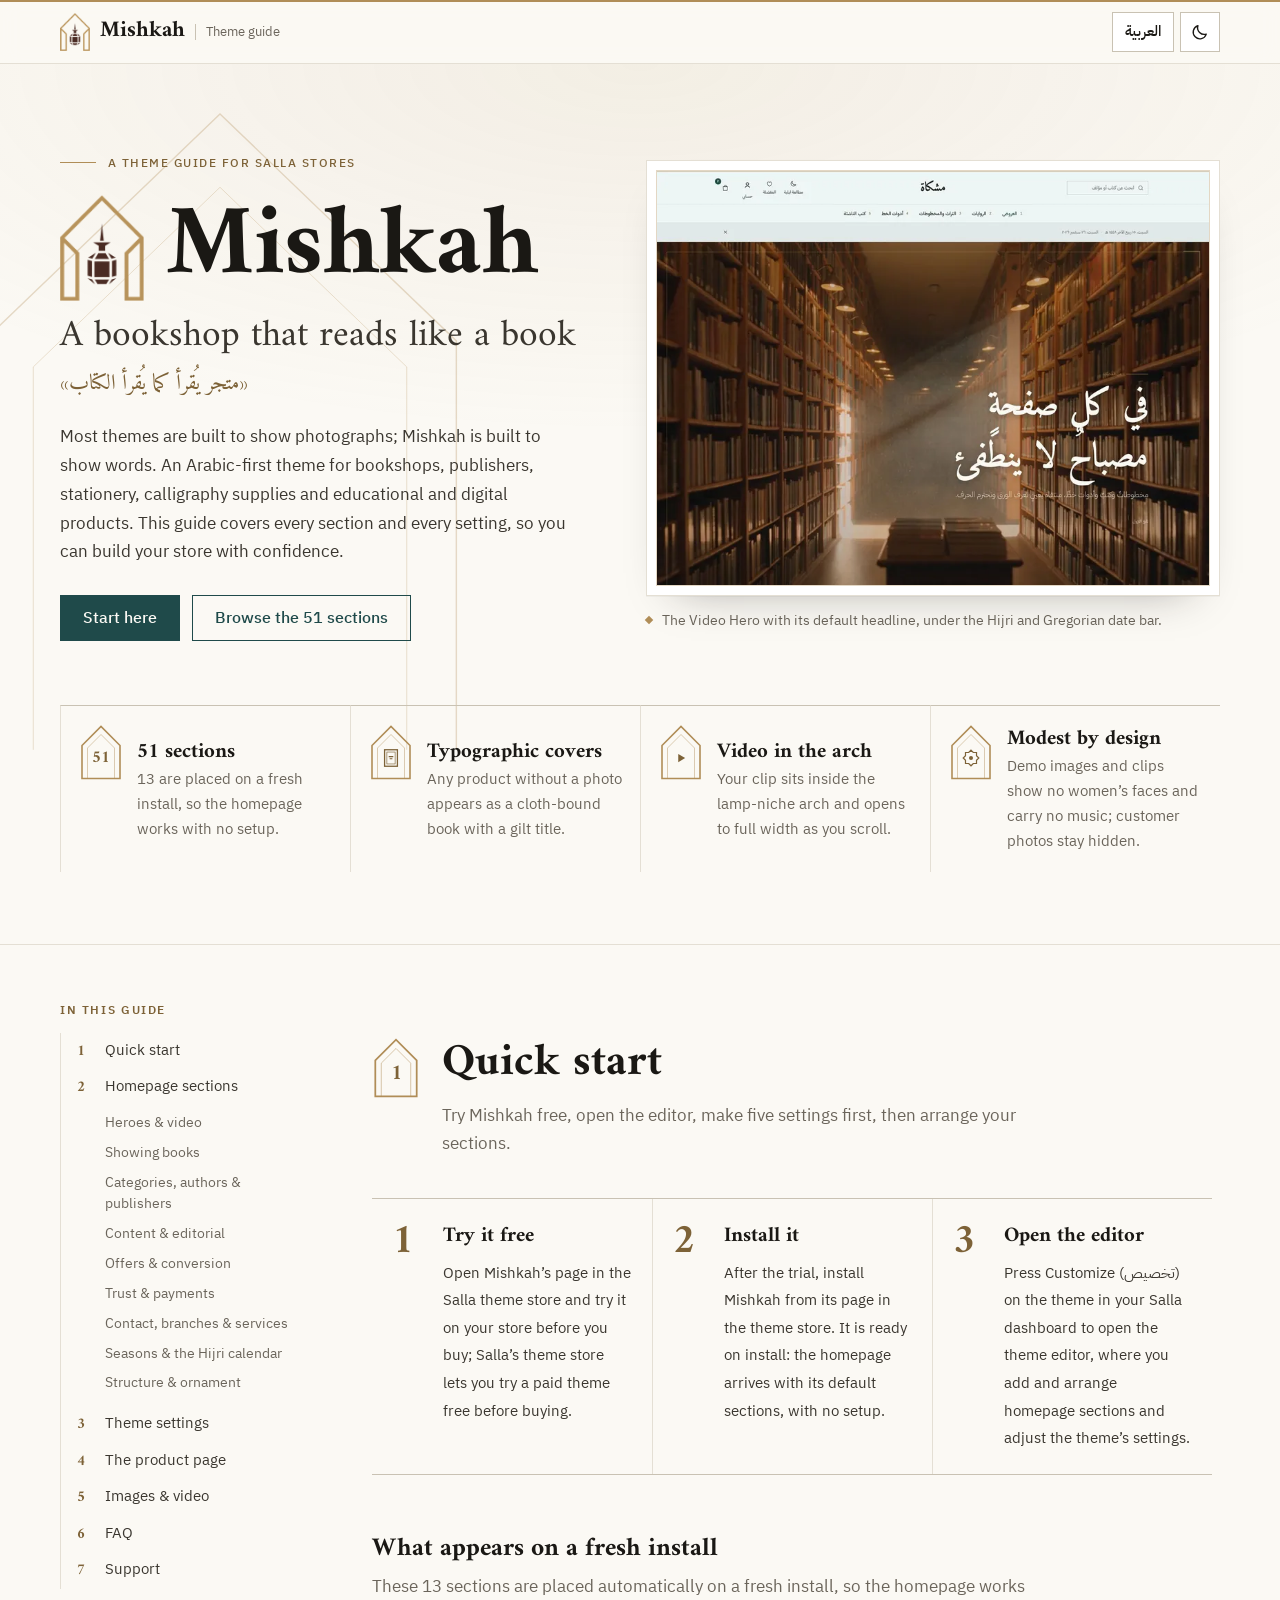
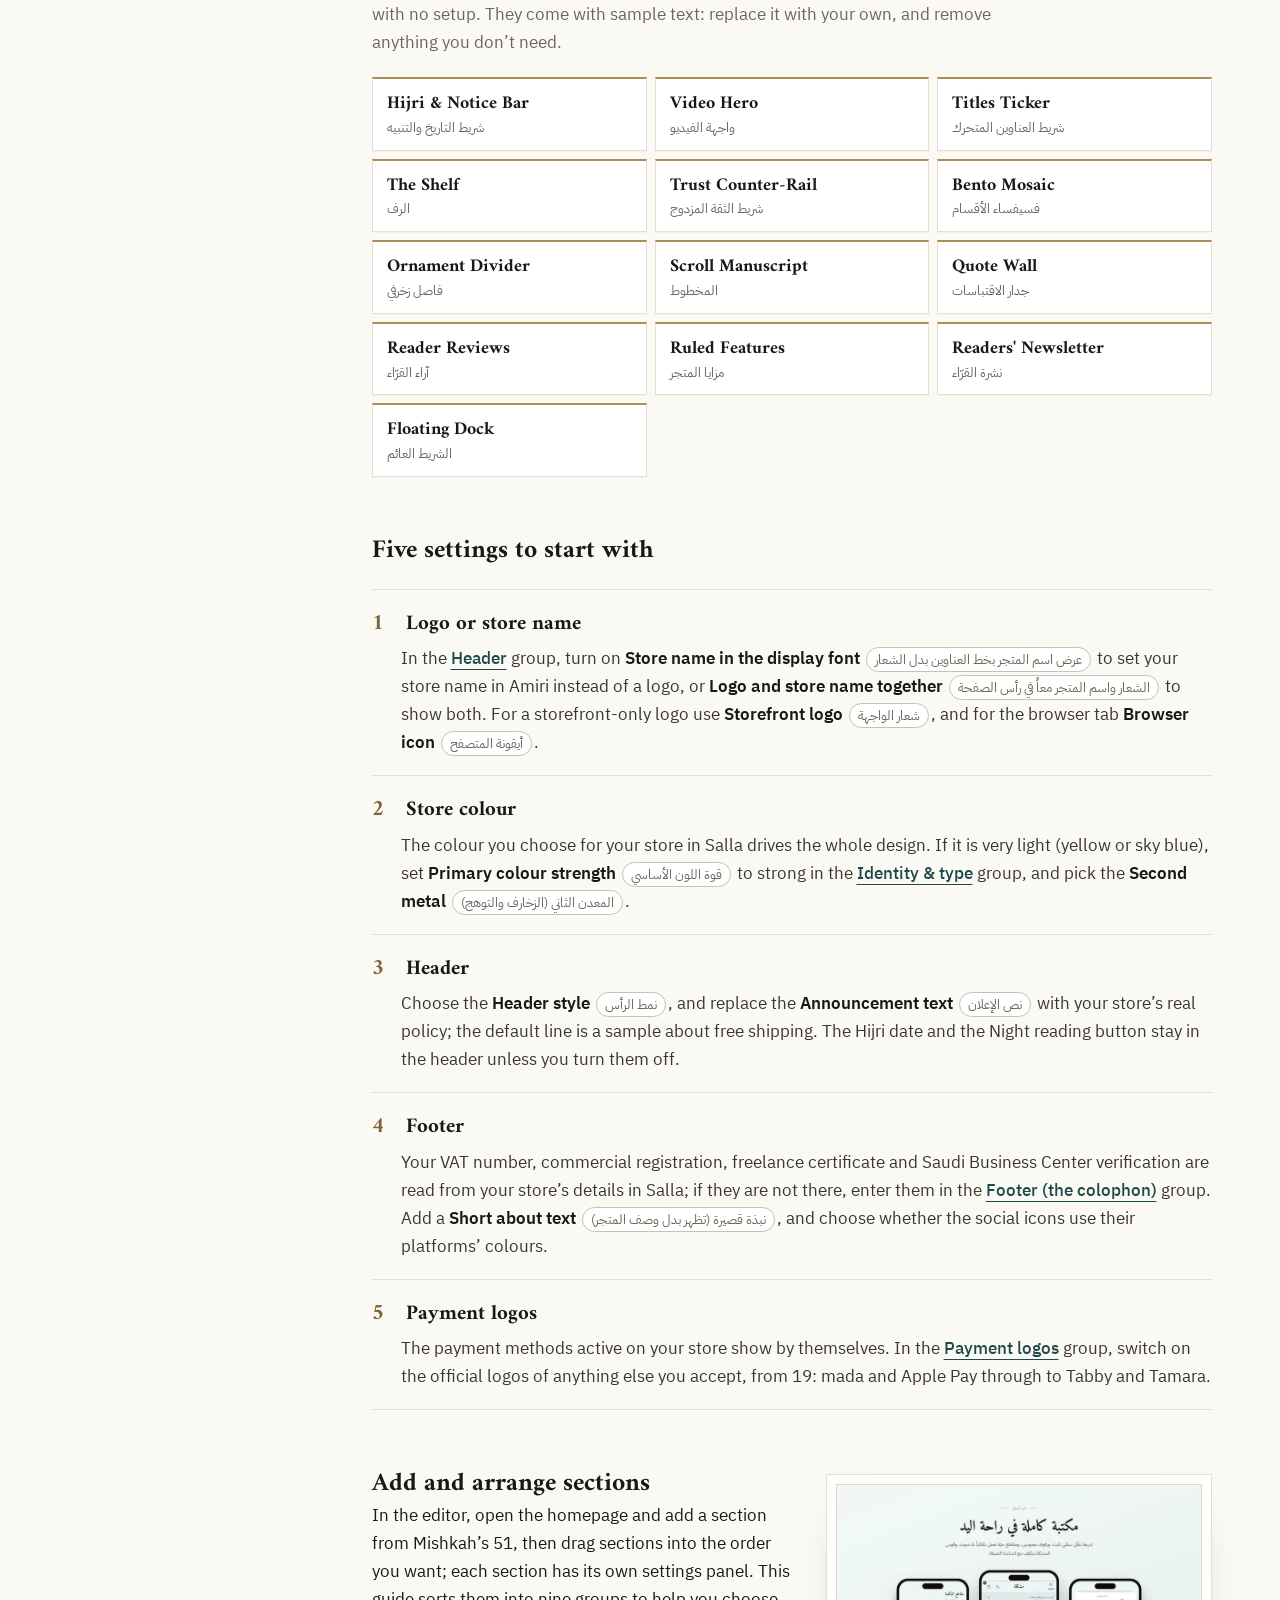
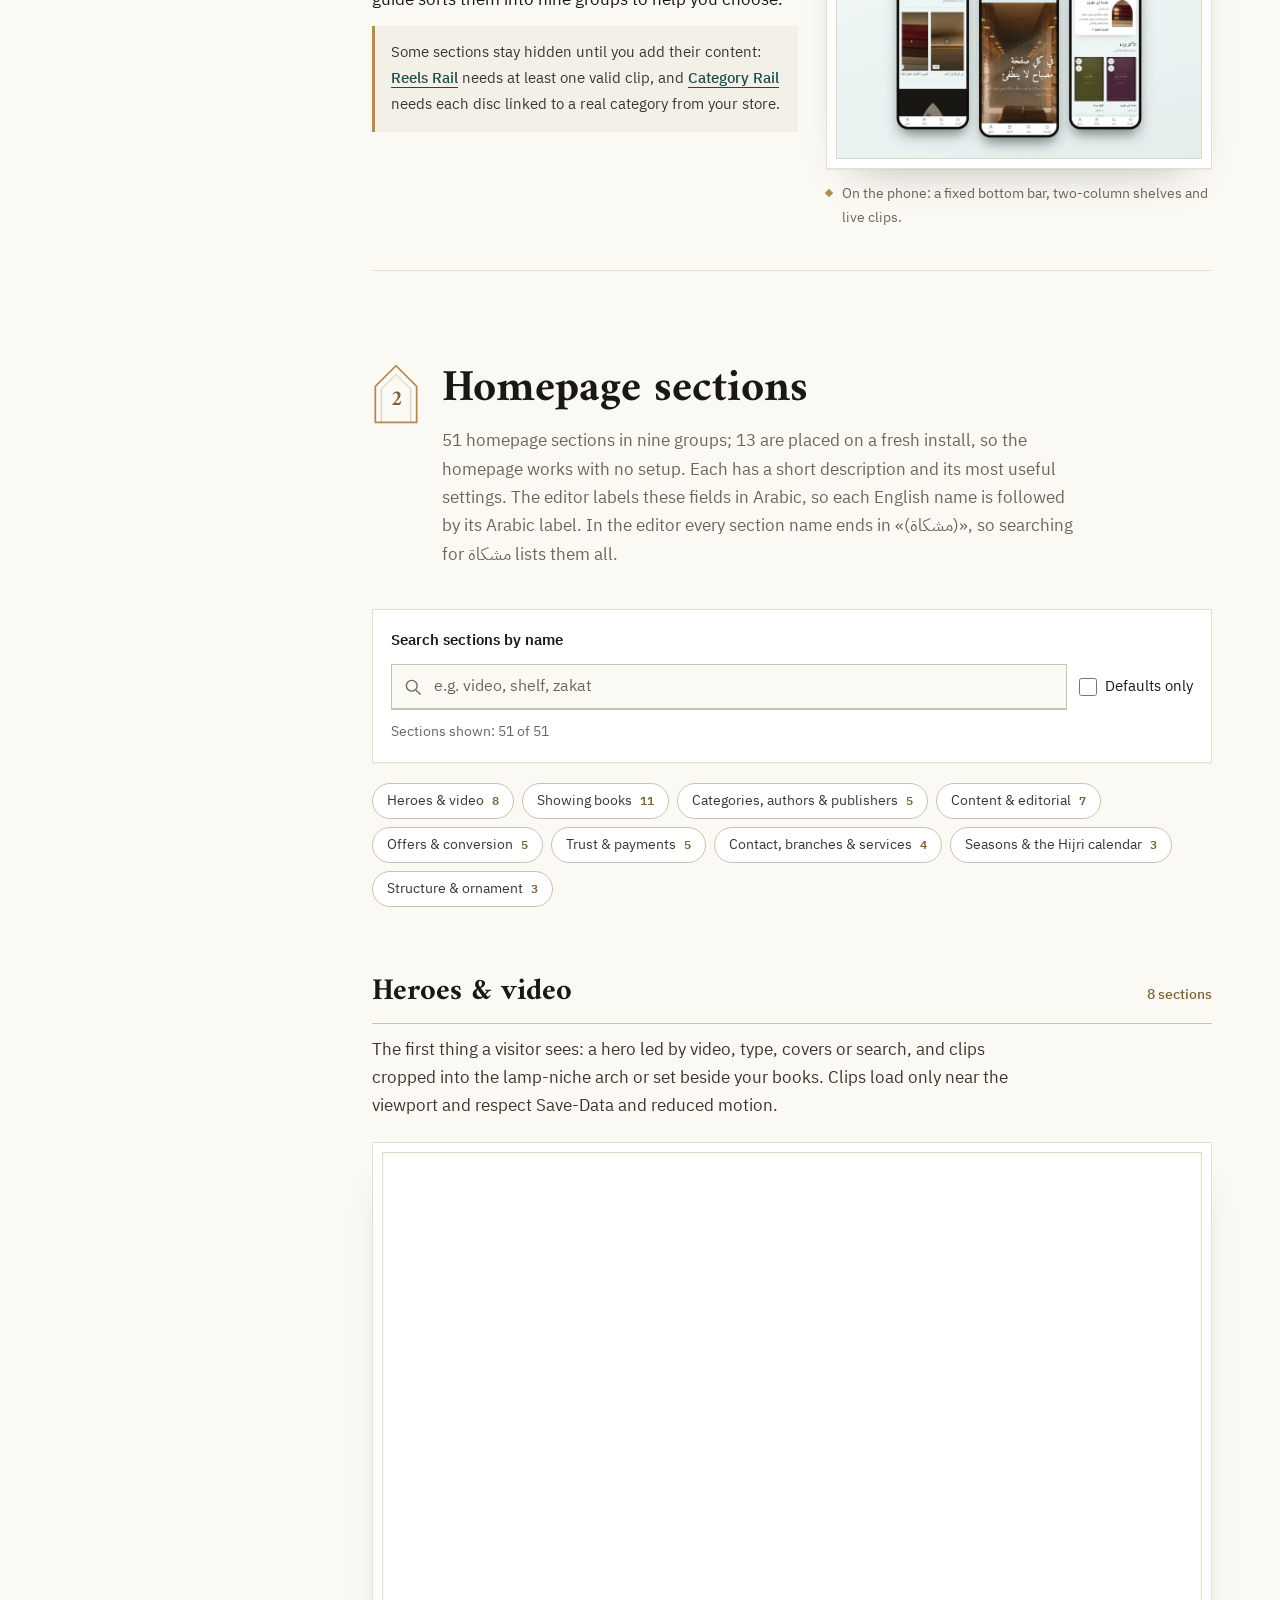
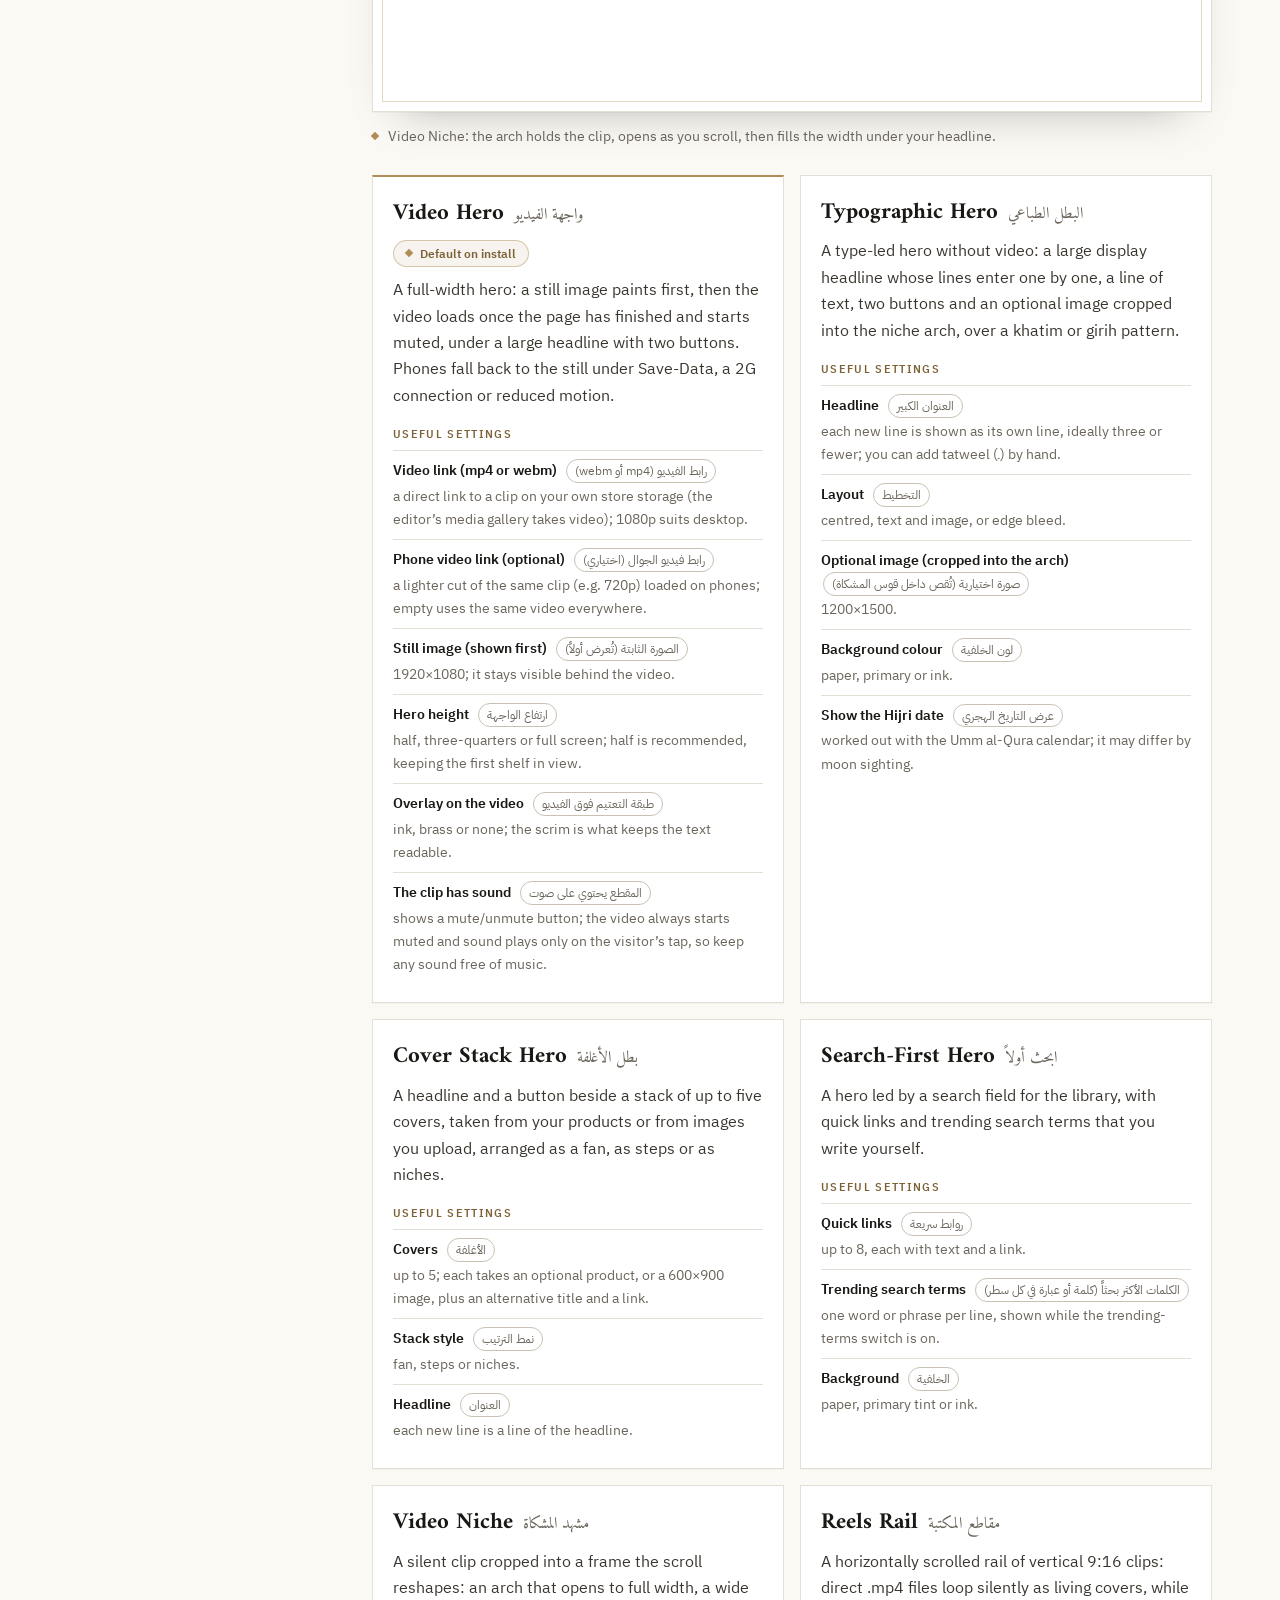
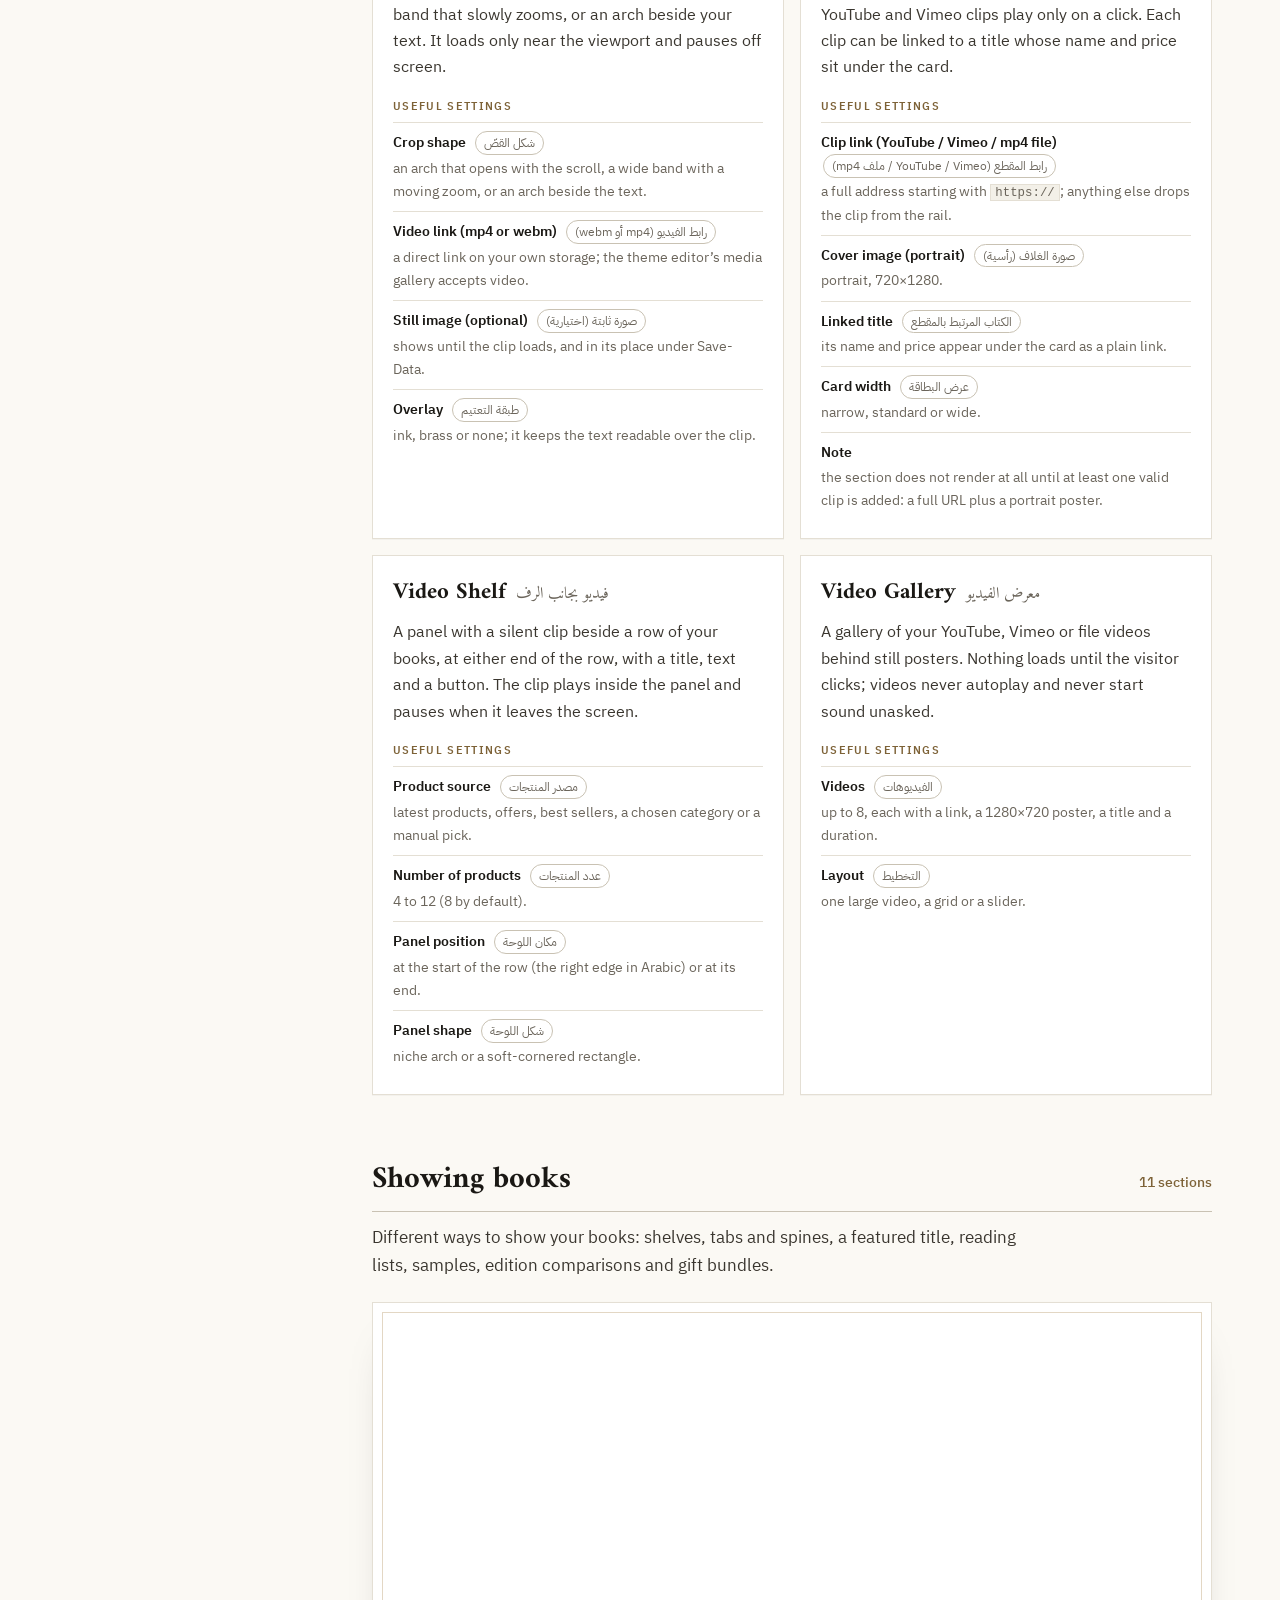
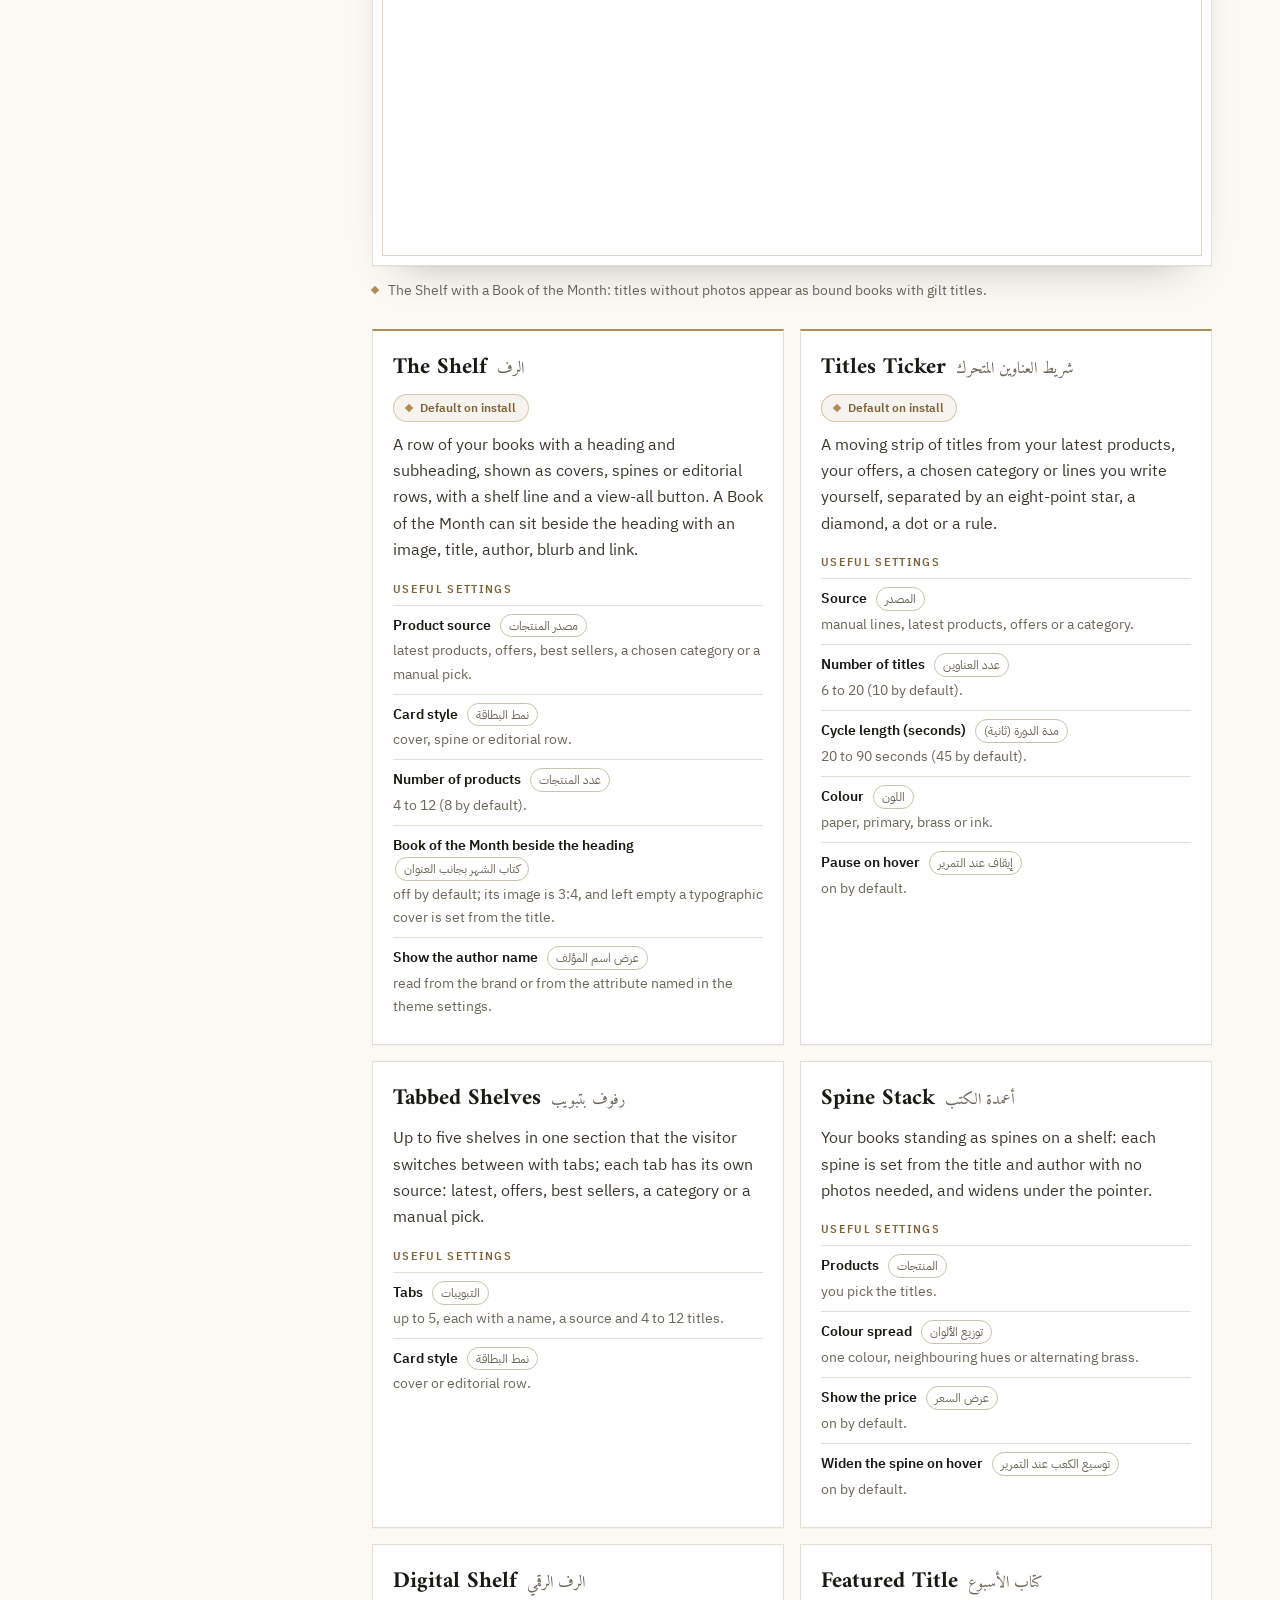
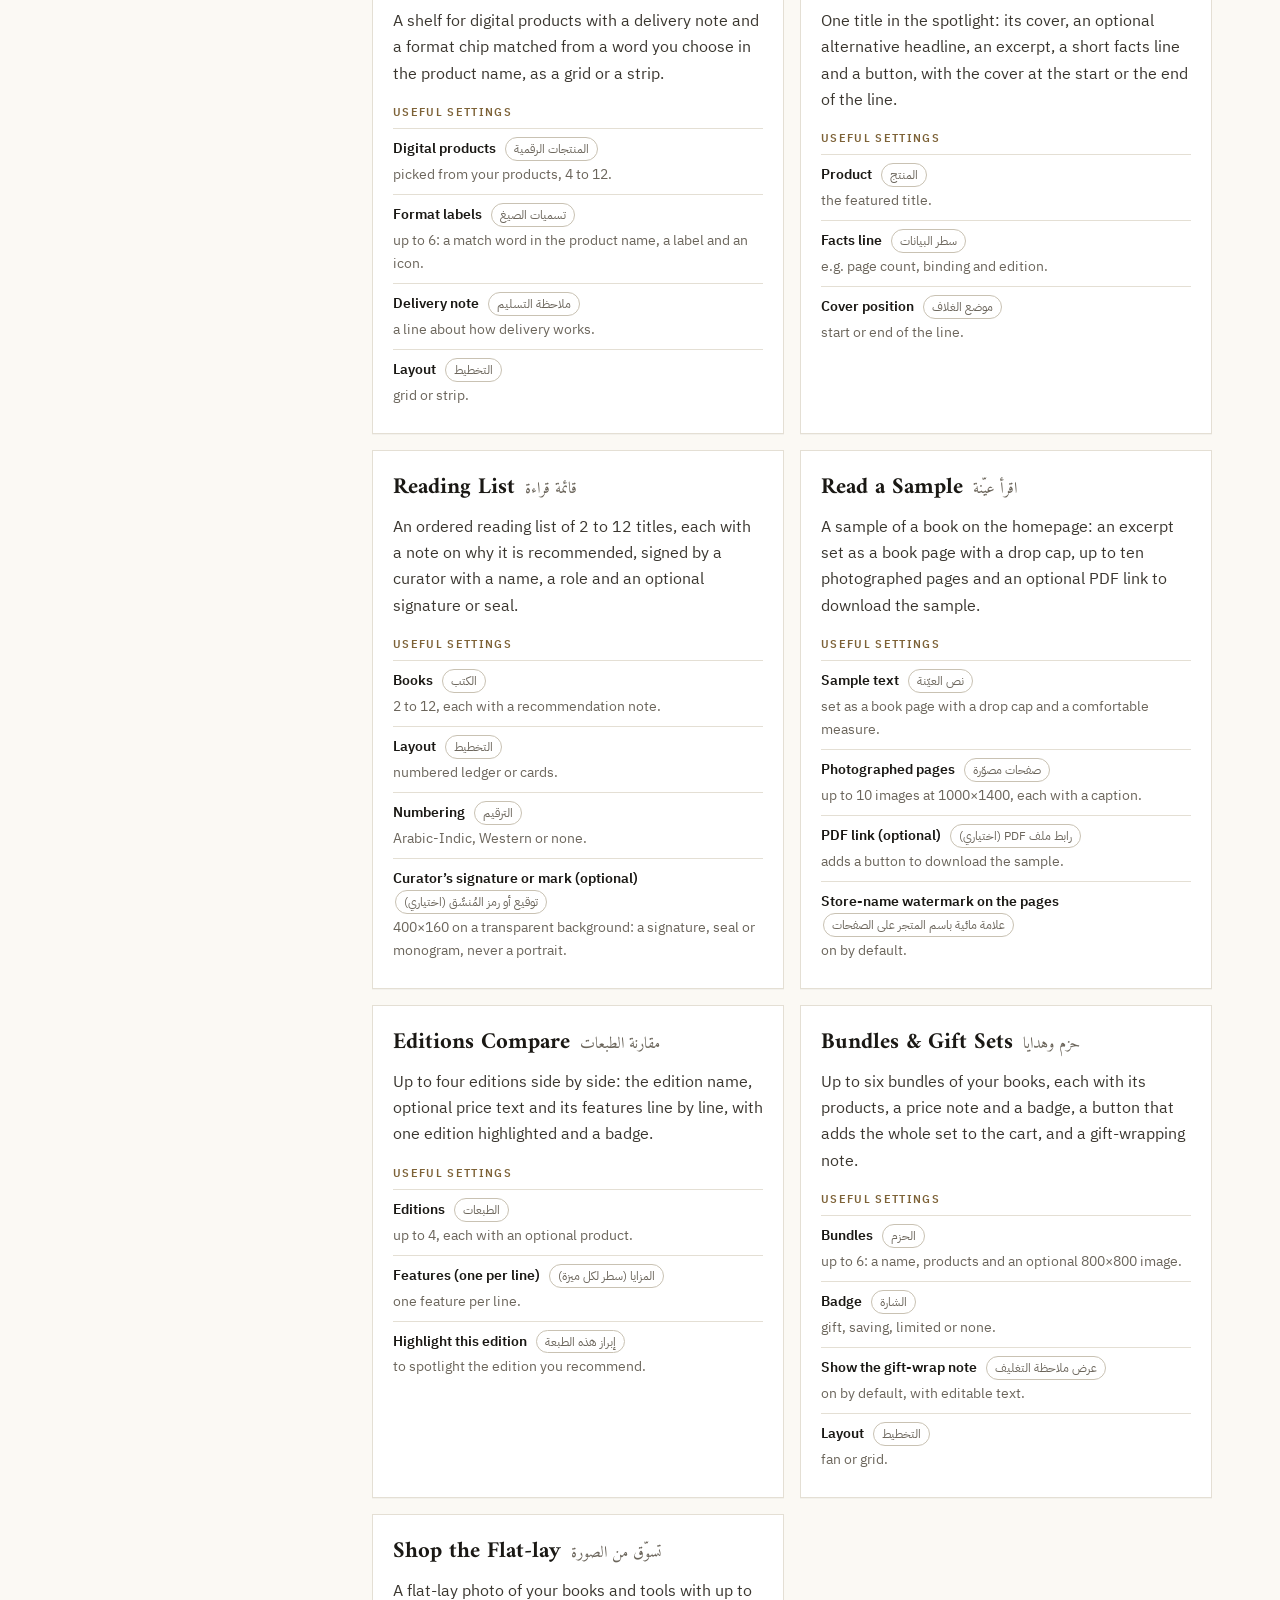
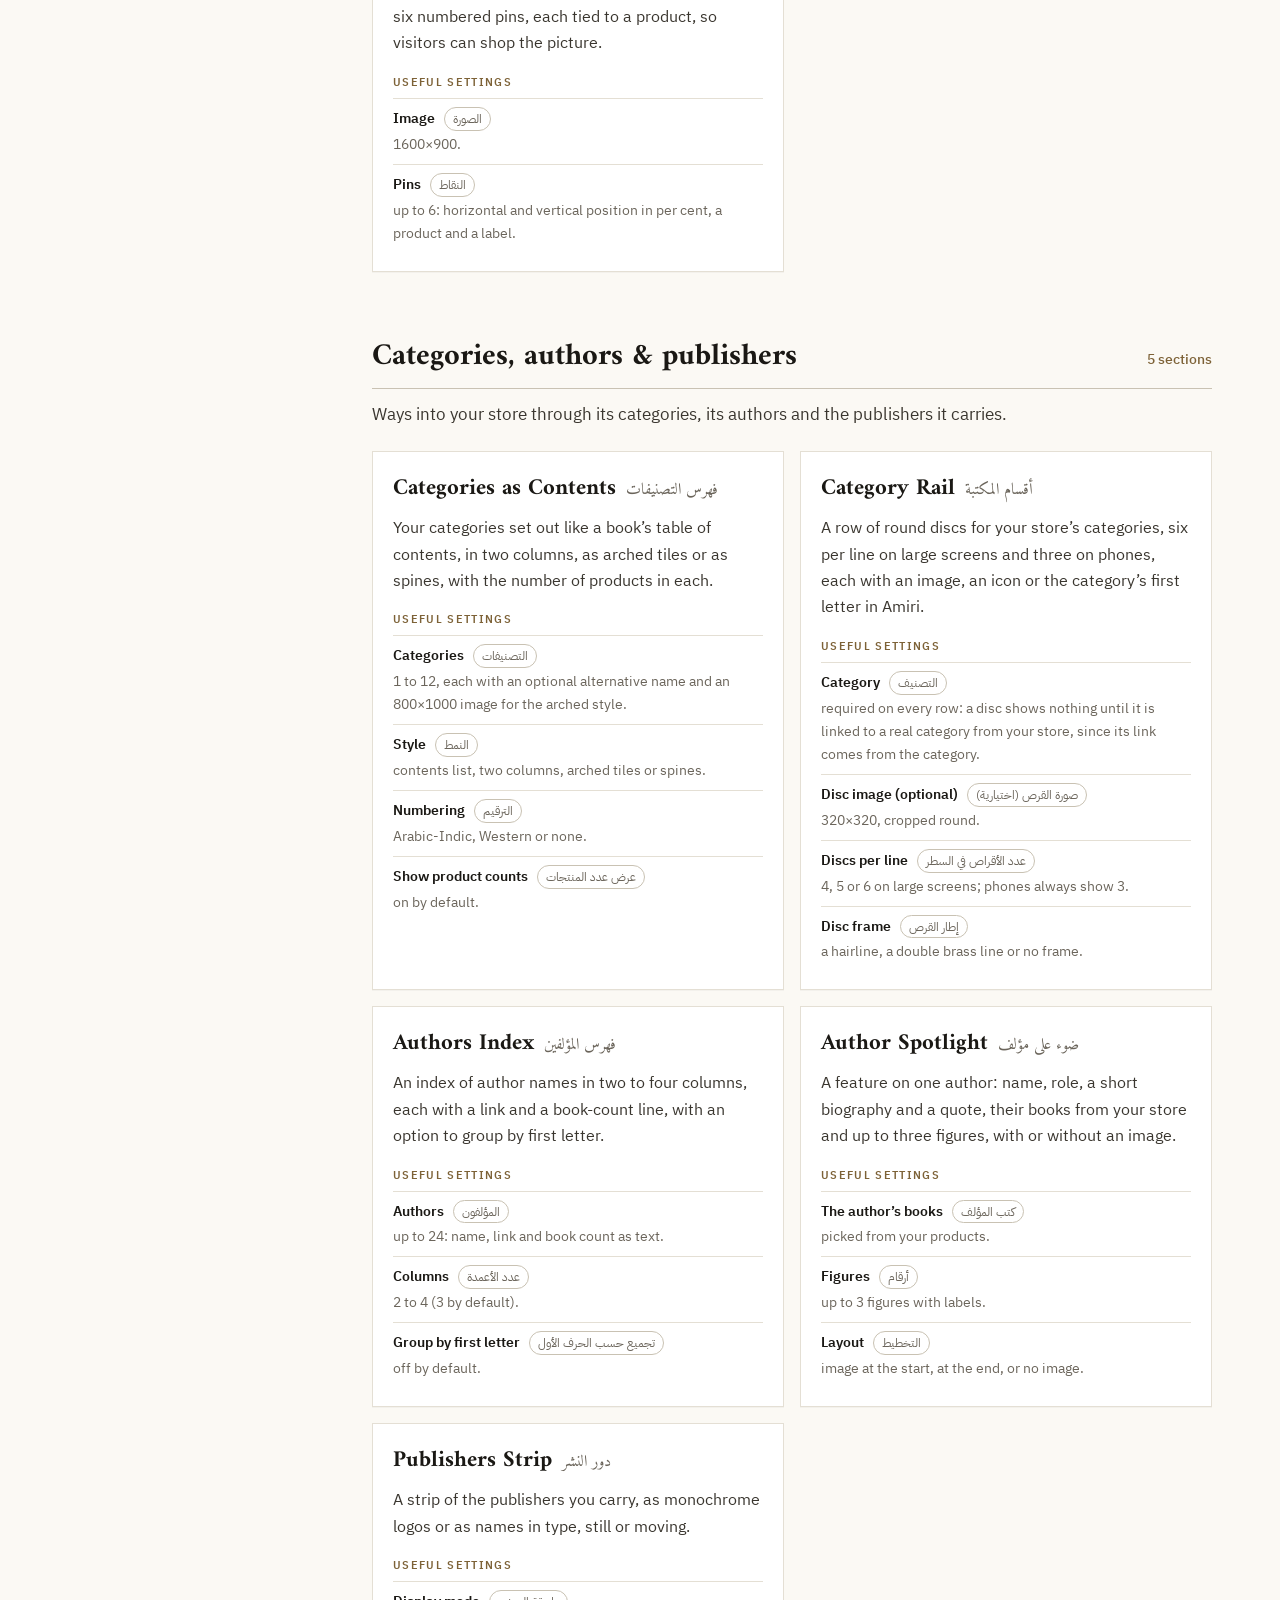
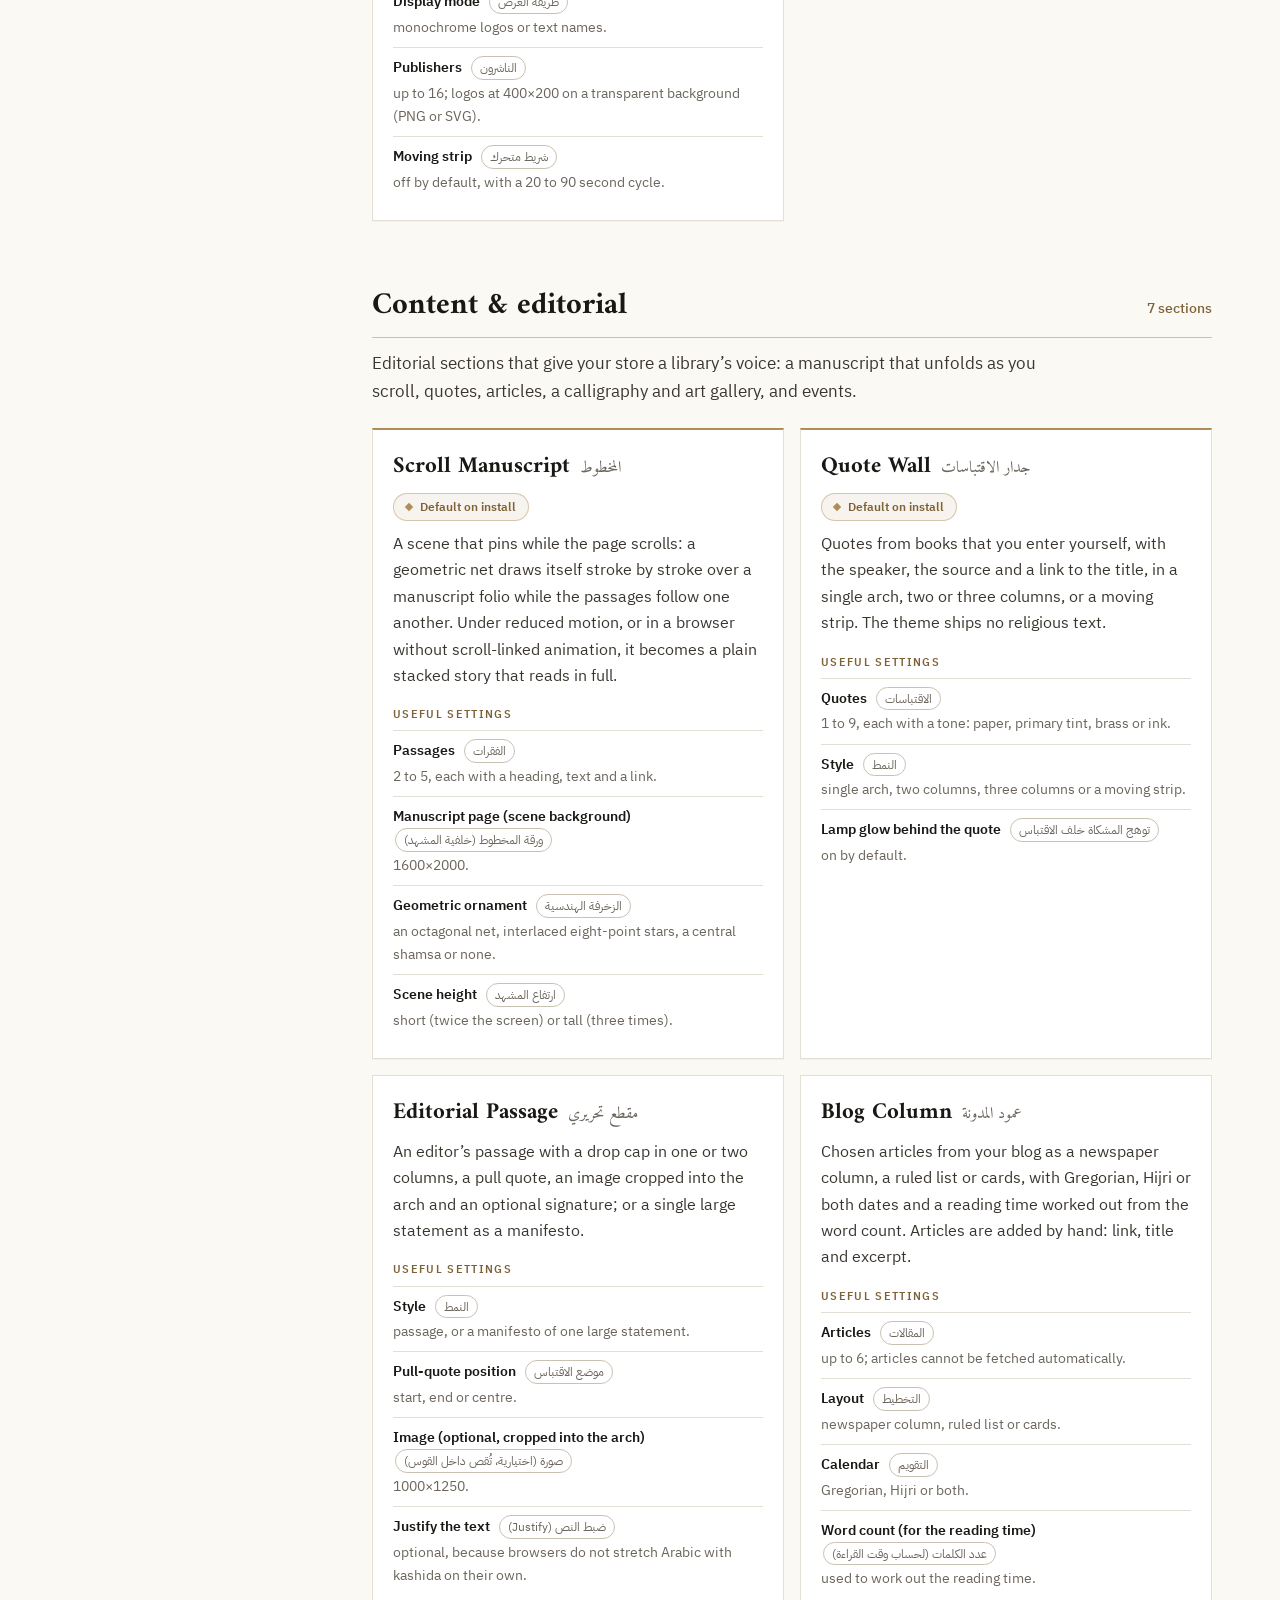
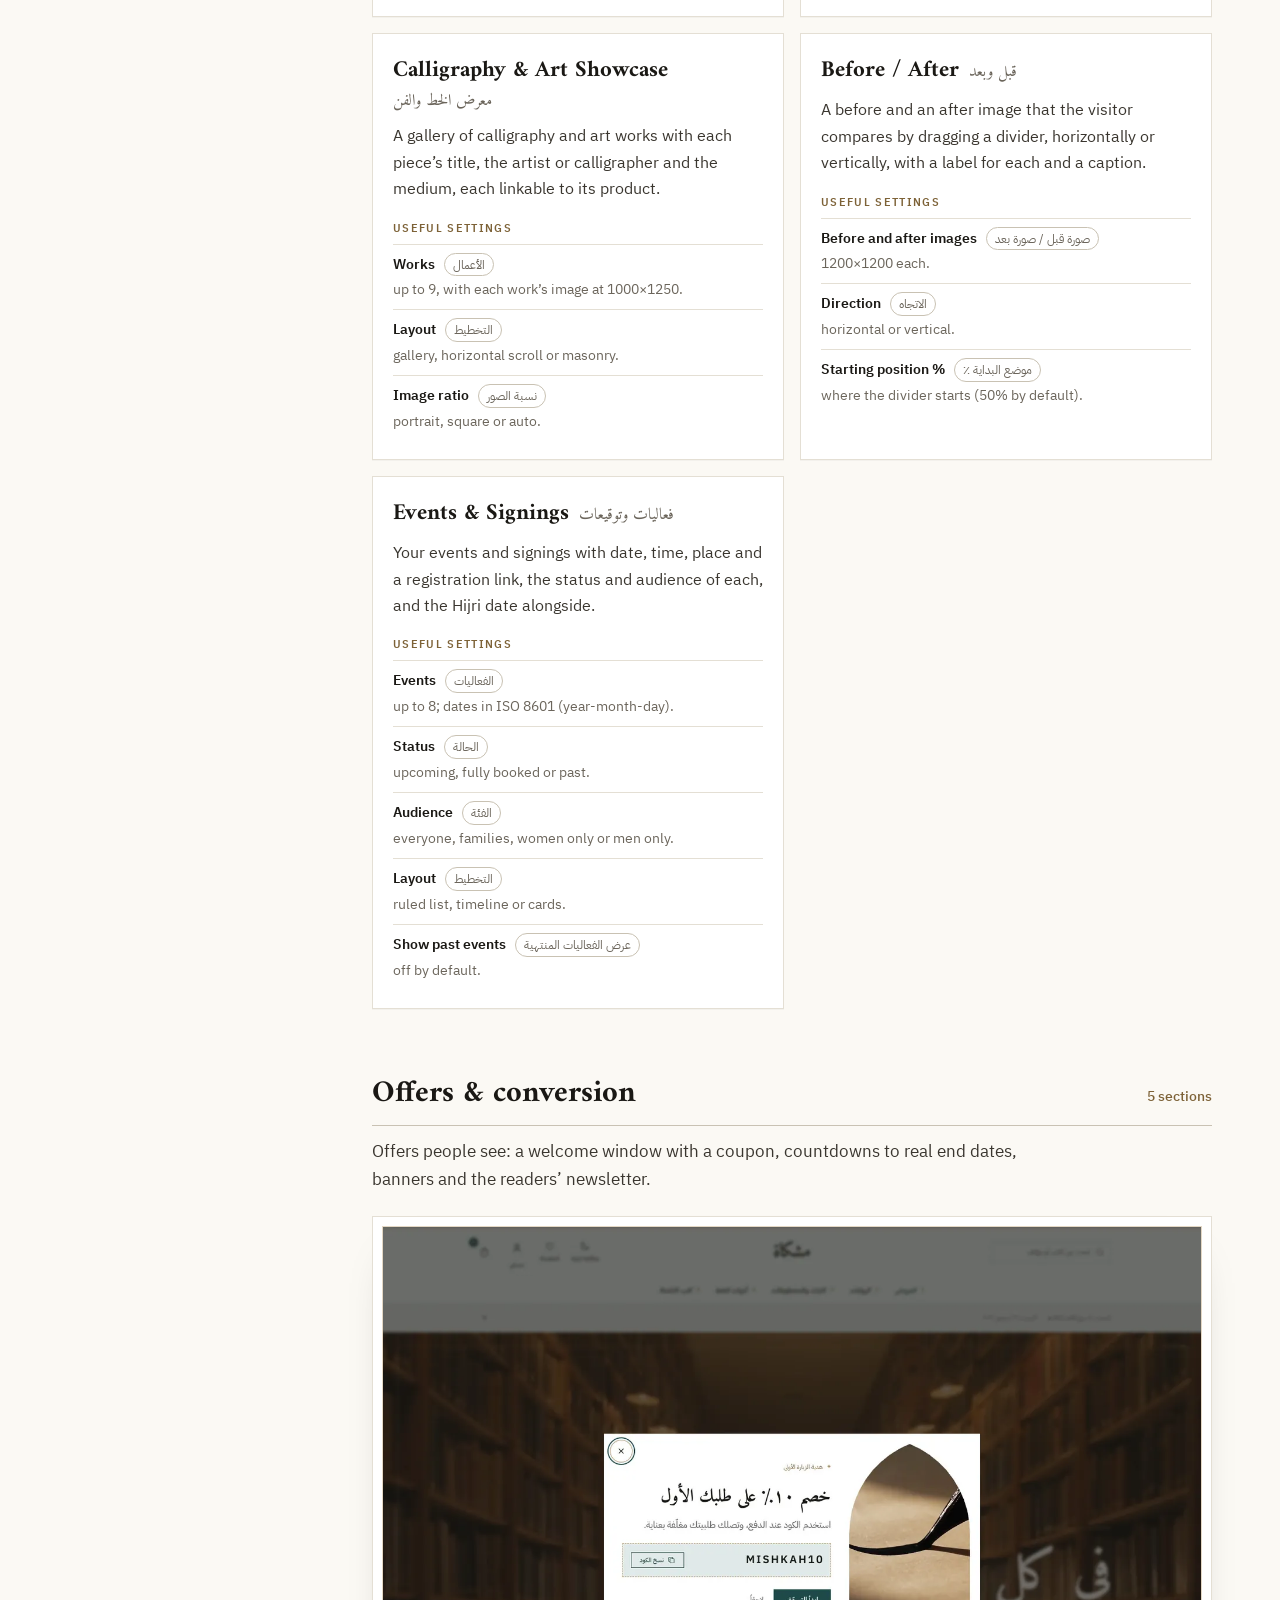
==== commit 06a4137e: "Inner-page closing: reader voices and the WhatsApp line, in the settings chapter" ====
--- a/en/index.html
+++ b/en/index.html
@@ -103,7 +103,7 @@
 </div>
 <p id="sec-empty" class="filter__empty" hidden>No section by that name. Try another word, such as “video”, “shelf” or “offer”.</p>
 <nav class="chips" aria-label="Section groups"><ul><li><a href="#g-heroes">Heroes &amp; video<span class="chip__count">8</span></a></li><li><a href="#g-books">Showing books<span class="chip__count">11</span></a></li><li><a href="#g-browse">Categories, authors &amp; publishers<span class="chip__count">5</span></a></li><li><a href="#g-editorial">Content &amp; editorial<span class="chip__count">7</span></a></li><li><a href="#g-offers">Offers &amp; conversion<span class="chip__count">5</span></a></li><li><a href="#g-trust">Trust &amp; payments<span class="chip__count">5</span></a></li><li><a href="#g-contact">Contact, branches &amp; services<span class="chip__count">4</span></a></li><li><a href="#g-seasons">Seasons &amp; the Hijri calendar<span class="chip__count">3</span></a></li><li><a href="#g-structure">Structure &amp; ornament<span class="chip__count">3</span></a></li></ul></nav>
-<section class="group" id="g-heroes" aria-labelledby="g-heroes-title"><div class="group__head"><h3 id="g-heroes-title">Heroes &amp; video</h3><p class="group__count">8 sections</p></div><p class="group__intro">The first thing a visitor sees: a hero led by video, type, covers or search, and clips cropped into the lamp-niche arch or set beside your books. Clips load only near the viewport and respect Save-Data and reduced motion.</p><figure class="figure group__figure"><div class="figure__frame"><picture><source type="image/webp" srcset="../assets/img/video-niche-steps-800.webp 800w, ../assets/img/video-niche-steps-1120.webp 1120w" sizes="(min-width: 1100px) 820px, calc(100vw - 32px)"><img class="figure__img" src="../assets/img/video-niche-steps-1120.jpg" width="1120" height="750" alt="Three phone screens showing a clip inside the niche arch opening step by step until it fills the screen as the page scrolls" loading="lazy" decoding="async"></picture></div><figcaption>Video Niche: the arch holds the clip, opens as you scroll, then fills the width under your headline.</figcaption></figure><div class="sec-grid"><article class="sec sec--default" id="s-video-hero" data-names="واجهة الفيديو|Video Hero|video hero" data-default="1" aria-labelledby="s-video-hero-title"><header class="sec__head"><h4 class="sec__title" id="s-video-hero-title">Video Hero</h4><p class="sec__alt" lang="ar" dir="rtl">واجهة الفيديو</p><p class="badge-row"><span class="badge">Default on install</span></p></header><p class="sec__desc">A full-width hero: a still image paints first, then the video loads once the page has finished and starts muted, under a large headline with two buttons. Phones fall back to the still under Save-Data, a 2G connection or reduced motion.</p><p class="keys__label">Useful settings</p><dl class="keys"><div class="key"><dt><span class="key__en">Video link (mp4 or webm)</span> <span class="ar-hint" lang="ar" dir="rtl">رابط الفيديو (mp4 أو webm)</span></dt><dd>a direct link to a clip on your own store storage (the editor’s media gallery takes video); 1080p suits desktop.</dd></div><div class="key"><dt><span class="key__en">Phone video link (optional)</span> <span class="ar-hint" lang="ar" dir="rtl">رابط فيديو الجوال (اختياري)</span></dt><dd>a lighter cut of the same clip (e.g. 720p) loaded on phones; empty uses the same video everywhere.</dd></div><div class="key"><dt><span class="key__en">Still image (shown first)</span> <span class="ar-hint" lang="ar" dir="rtl">الصورة الثابتة (تُعرض أولاً)</span></dt><dd>1920×1080; it stays visible behind the video.</dd></div><div class="key"><dt><span class="key__en">Hero height</span> <span class="ar-hint" lang="ar" dir="rtl">ارتفاع الواجهة</span></dt><dd>half, three-quarters or full screen; half is recommended, keeping the first shelf in view.</dd></div><div class="key"><dt><span class="key__en">Overlay on the video</span> <span class="ar-hint" lang="ar" dir="rtl">طبقة التعتيم فوق الفيديو</span></dt><dd>ink, brass or none; the scrim is what keeps the text readable.</dd></div><div class="key"><dt><span class="key__en">The clip has sound</span> <span class="ar-hint" lang="ar" dir="rtl">المقطع يحتوي على صوت</span></dt><dd>shows a mute/unmute button; the video always starts muted and sound plays only on the visitor’s tap, so keep any sound free of music.</dd></div></dl></article><article class="sec" id="s-hero-type" data-names="البطل الطباعي|Typographic Hero|hero type" data-default="0" aria-labelledby="s-hero-type-title"><header class="sec__head"><h4 class="sec__title" id="s-hero-type-title">Typographic Hero</h4><p class="sec__alt" lang="ar" dir="rtl">البطل الطباعي</p></header><p class="sec__desc">A type-led hero without video: a large display headline whose lines enter one by one, a line of text, two buttons and an optional image cropped into the niche arch, over a khatim or girih pattern.</p><p class="keys__label">Useful settings</p><dl class="keys"><div class="key"><dt><span class="key__en">Headline</span> <span class="ar-hint" lang="ar" dir="rtl">العنوان الكبير</span></dt><dd>each new line is shown as its own line, ideally three or fewer; you can add tatweel (ـ) by hand.</dd></div><div class="key"><dt><span class="key__en">Layout</span> <span class="ar-hint" lang="ar" dir="rtl">التخطيط</span></dt><dd>centred, text and image, or edge bleed.</dd></div><div class="key"><dt><span class="key__en">Optional image (cropped into the arch)</span> <span class="ar-hint" lang="ar" dir="rtl">صورة اختيارية (تُقص داخل قوس المشكاة)</span></dt><dd>1200×1500.</dd></div><div class="key"><dt><span class="key__en">Background colour</span> <span class="ar-hint" lang="ar" dir="rtl">لون الخلفية</span></dt><dd>paper, primary or ink.</dd></div><div class="key"><dt><span class="key__en">Show the Hijri date</span> <span class="ar-hint" lang="ar" dir="rtl">عرض التاريخ الهجري</span></dt><dd>worked out with the Umm al-Qura calendar; it may differ by moon sighting.</dd></div></dl></article><article class="sec" id="s-hero-cover-stack" data-names="بطل الأغلفة|Cover Stack Hero|hero cover stack" data-default="0" aria-labelledby="s-hero-cover-stack-title"><header class="sec__head"><h4 class="sec__title" id="s-hero-cover-stack-title">Cover Stack Hero</h4><p class="sec__alt" lang="ar" dir="rtl">بطل الأغلفة</p></header><p class="sec__desc">A headline and a button beside a stack of up to five covers, taken from your products or from images you upload, arranged as a fan, as steps or as niches.</p><p class="keys__label">Useful settings</p><dl class="keys"><div class="key"><dt><span class="key__en">Covers</span> <span class="ar-hint" lang="ar" dir="rtl">الأغلفة</span></dt><dd>up to 5; each takes an optional product, or a 600×900 image, plus an alternative title and a link.</dd></div><div class="key"><dt><span class="key__en">Stack style</span> <span class="ar-hint" lang="ar" dir="rtl">نمط الترتيب</span></dt><dd>fan, steps or niches.</dd></div><div class="key"><dt><span class="key__en">Headline</span> <span class="ar-hint" lang="ar" dir="rtl">العنوان</span></dt><dd>each new line is a line of the headline.</dd></div></dl></article><article class="sec" id="s-search-hero" data-names="ابحث أولاً|Search-First Hero|search hero" data-default="0" aria-labelledby="s-search-hero-title"><header class="sec__head"><h4 class="sec__title" id="s-search-hero-title">Search-First Hero</h4><p class="sec__alt" lang="ar" dir="rtl">ابحث أولاً</p></header><p class="sec__desc">A hero led by a search field for the library, with quick links and trending search terms that you write yourself.</p><p class="keys__label">Useful settings</p><dl class="keys"><div class="key"><dt><span class="key__en">Quick links</span> <span class="ar-hint" lang="ar" dir="rtl">روابط سريعة</span></dt><dd>up to 8, each with text and a link.</dd></div><div class="key"><dt><span class="key__en">Trending search terms</span> <span class="ar-hint" lang="ar" dir="rtl">الكلمات الأكثر بحثاً (كلمة أو عبارة في كل سطر)</span></dt><dd>one word or phrase per line, shown while the trending-terms switch is on.</dd></div><div class="key"><dt><span class="key__en">Background</span> <span class="ar-hint" lang="ar" dir="rtl">الخلفية</span></dt><dd>paper, primary tint or ink.</dd></div></dl></article><article class="sec" id="s-video-niche" data-names="مشهد المشكاة|Video Niche|video niche" data-default="0" aria-labelledby="s-video-niche-title"><header class="sec__head"><h4 class="sec__title" id="s-video-niche-title">Video Niche</h4><p class="sec__alt" lang="ar" dir="rtl">مشهد المشكاة</p></header><p class="sec__desc">A silent clip cropped into a frame the scroll reshapes: an arch that opens to full width, a wide band that slowly zooms, or an arch beside your text. It loads only near the viewport and pauses off screen.</p><p class="keys__label">Useful settings</p><dl class="keys"><div class="key"><dt><span class="key__en">Crop shape</span> <span class="ar-hint" lang="ar" dir="rtl">شكل القصّ</span></dt><dd>an arch that opens with the scroll, a wide band with a moving zoom, or an arch beside the text.</dd></div><div class="key"><dt><span class="key__en">Video link (mp4 or webm)</span> <span class="ar-hint" lang="ar" dir="rtl">رابط الفيديو (mp4 أو webm)</span></dt><dd>a direct link on your own storage; the theme editor’s media gallery accepts video.</dd></div><div class="key"><dt><span class="key__en">Still image (optional)</span> <span class="ar-hint" lang="ar" dir="rtl">صورة ثابتة (اختيارية)</span></dt><dd>shows until the clip loads, and in its place under Save-Data.</dd></div><div class="key"><dt><span class="key__en">Overlay</span> <span class="ar-hint" lang="ar" dir="rtl">طبقة التعتيم</span></dt><dd>ink, brass or none; it keeps the text readable over the clip.</dd></div></dl></article><article class="sec" id="s-reels-rail" data-names="مقاطع المكتبة|Reels Rail|reels rail" data-default="0" aria-labelledby="s-reels-rail-title"><header class="sec__head"><h4 class="sec__title" id="s-reels-rail-title">Reels Rail</h4><p class="sec__alt" lang="ar" dir="rtl">مقاطع المكتبة</p></header><p class="sec__desc">A horizontally scrolled rail of vertical 9:16 clips: direct .mp4 files loop silently as living covers, while YouTube and Vimeo clips play only on a click. Each clip can be linked to a title whose name and price sit under the card.</p><p class="keys__label">Useful settings</p><dl class="keys"><div class="key"><dt><span class="key__en">Clip link (YouTube / Vimeo / mp4 file)</span> <span class="ar-hint" lang="ar" dir="rtl">رابط المقطع (YouTube / Vimeo / ملف mp4)</span></dt><dd>a full address starting with <code>https://</code>; anything else drops the clip from the rail.</dd></div><div class="key"><dt><span class="key__en">Cover image (portrait)</span> <span class="ar-hint" lang="ar" dir="rtl">صورة الغلاف (رأسية)</span></dt><dd>portrait, 720×1280.</dd></div><div class="key"><dt><span class="key__en">Linked title</span> <span class="ar-hint" lang="ar" dir="rtl">الكتاب المرتبط بالمقطع</span></dt><dd>its name and price appear under the card as a plain link.</dd></div><div class="key"><dt><span class="key__en">Card width</span> <span class="ar-hint" lang="ar" dir="rtl">عرض البطاقة</span></dt><dd>narrow, standard or wide.</dd></div><div class="key"><dt><span class="key__en">Note</span></dt><dd>the section does not render at all until at least one valid clip is added: a full URL plus a portrait poster.</dd></div></dl></article><article class="sec" id="s-video-shelf" data-names="فيديو بجانب الرف|Video Shelf|video shelf" data-default="0" aria-labelledby="s-video-shelf-title"><header class="sec__head"><h4 class="sec__title" id="s-video-shelf-title">Video Shelf</h4><p class="sec__alt" lang="ar" dir="rtl">فيديو بجانب الرف</p></header><p class="sec__desc">A panel with a silent clip beside a row of your books, at either end of the row, with a title, text and a button. The clip plays inside the panel and pauses when it leaves the screen.</p><p class="keys__label">Useful settings</p><dl class="keys"><div class="key"><dt><span class="key__en">Product source</span> <span class="ar-hint" lang="ar" dir="rtl">مصدر المنتجات</span></dt><dd>latest products, offers, best sellers, a chosen category or a manual pick.</dd></div><div class="key"><dt><span class="key__en">Number of products</span> <span class="ar-hint" lang="ar" dir="rtl">عدد المنتجات</span></dt><dd>4 to 12 (8 by default).</dd></div><div class="key"><dt><span class="key__en">Panel position</span> <span class="ar-hint" lang="ar" dir="rtl">مكان اللوحة</span></dt><dd>at the start of the row (the right edge in Arabic) or at its end.</dd></div><div class="key"><dt><span class="key__en">Panel shape</span> <span class="ar-hint" lang="ar" dir="rtl">شكل اللوحة</span></dt><dd>niche arch or a soft-cornered rectangle.</dd></div></dl></article><article class="sec" id="s-video-gallery" data-names="معرض الفيديو|Video Gallery|video gallery" data-default="0" aria-labelledby="s-video-gallery-title"><header class="sec__head"><h4 class="sec__title" id="s-video-gallery-title">Video Gallery</h4><p class="sec__alt" lang="ar" dir="rtl">معرض الفيديو</p></header><p class="sec__desc">A gallery of your YouTube, Vimeo or file videos behind still posters. Nothing loads until the visitor clicks; videos never autoplay and never start sound unasked.</p><p class="keys__label">Useful settings</p><dl class="keys"><div class="key"><dt><span class="key__en">Videos</span> <span class="ar-hint" lang="ar" dir="rtl">الفيديوهات</span></dt><dd>up to 8, each with a link, a 1280×720 poster, a title and a duration.</dd></div><div class="key"><dt><span class="key__en">Layout</span> <span class="ar-hint" lang="ar" dir="rtl">التخطيط</span></dt><dd>one large video, a grid or a slider.</dd></div></dl></article></div></section><section class="group" id="g-books" aria-labelledby="g-books-title"><div class="group__head"><h3 id="g-books-title">Showing books</h3><p class="group__count">11 sections</p></div><p class="group__intro">Different ways to show your books: shelves, tabs and spines, a featured title, reading lists, samples, edition comparisons and gift bundles.</p><figure class="figure group__figure"><div class="figure__frame"><picture><source type="image/webp" srcset="../assets/img/shelf-bound-covers-800.webp 800w, ../assets/img/shelf-bound-covers-1400.webp 1400w" sizes="(min-width: 1100px) 820px, calc(100vw - 32px)"><img class="figure__img" src="../assets/img/shelf-bound-covers-1200.jpg" width="1200" height="795" alt="A most-read shelf of coloured cloth covers with gilt titles, led by a Book of the Month card with an arched image" loading="lazy" decoding="async"></picture></div><figcaption>The Shelf with a Book of the Month: titles without photos appear as bound books with gilt titles.</figcaption></figure><div class="sec-grid"><article class="sec sec--default" id="s-shelf" data-names="الرف|The Shelf|shelf" data-default="1" aria-labelledby="s-shelf-title"><header class="sec__head"><h4 class="sec__title" id="s-shelf-title">The Shelf</h4><p class="sec__alt" lang="ar" dir="rtl">الرف</p><p class="badge-row"><span class="badge">Default on install</span></p></header><p class="sec__desc">A row of your books with a heading and subheading, shown as covers, spines or editorial rows, with a shelf line and a view-all button. A Book of the Month can sit beside the heading with an image, title, author, blurb and link.</p><p class="keys__label">Useful settings</p><dl class="keys"><div class="key"><dt><span class="key__en">Product source</span> <span class="ar-hint" lang="ar" dir="rtl">مصدر المنتجات</span></dt><dd>latest products, offers, best sellers, a chosen category or a manual pick.</dd></div><div class="key"><dt><span class="key__en">Card style</span> <span class="ar-hint" lang="ar" dir="rtl">نمط البطاقة</span></dt><dd>cover, spine or editorial row.</dd></div><div class="key"><dt><span class="key__en">Number of products</span> <span class="ar-hint" lang="ar" dir="rtl">عدد المنتجات</span></dt><dd>4 to 12 (8 by default).</dd></div><div class="key"><dt><span class="key__en">Book of the Month beside the heading</span> <span class="ar-hint" lang="ar" dir="rtl">كتاب الشهر بجانب العنوان</span></dt><dd>off by default; its image is 3:4, and left empty a typographic cover is set from the title.</dd></div><div class="key"><dt><span class="key__en">Show the author name</span> <span class="ar-hint" lang="ar" dir="rtl">عرض اسم المؤلف</span></dt><dd>read from the brand or from the attribute named in the theme settings.</dd></div></dl></article><article class="sec sec--default" id="s-titles-ticker" data-names="شريط العناوين المتحرك|Titles Ticker|titles ticker" data-default="1" aria-labelledby="s-titles-ticker-title"><header class="sec__head"><h4 class="sec__title" id="s-titles-ticker-title">Titles Ticker</h4><p class="sec__alt" lang="ar" dir="rtl">شريط العناوين المتحرك</p><p class="badge-row"><span class="badge">Default on install</span></p></header><p class="sec__desc">A moving strip of titles from your latest products, your offers, a chosen category or lines you write yourself, separated by an eight-point star, a diamond, a dot or a rule.</p><p class="keys__label">Useful settings</p><dl class="keys"><div class="key"><dt><span class="key__en">Source</span> <span class="ar-hint" lang="ar" dir="rtl">المصدر</span></dt><dd>manual lines, latest products, offers or a category.</dd></div><div class="key"><dt><span class="key__en">Number of titles</span> <span class="ar-hint" lang="ar" dir="rtl">عدد العناوين</span></dt><dd>6 to 20 (10 by default).</dd></div><div class="key"><dt><span class="key__en">Cycle length (seconds)</span> <span class="ar-hint" lang="ar" dir="rtl">مدة الدورة (ثانية)</span></dt><dd>20 to 90 seconds (45 by default).</dd></div><div class="key"><dt><span class="key__en">Colour</span> <span class="ar-hint" lang="ar" dir="rtl">اللون</span></dt><dd>paper, primary, brass or ink.</dd></div><div class="key"><dt><span class="key__en">Pause on hover</span> <span class="ar-hint" lang="ar" dir="rtl">إيقاف عند التمرير</span></dt><dd>on by default.</dd></div></dl></article><article class="sec" id="s-tabbed-shelves" data-names="رفوف بتبويب|Tabbed Shelves|tabbed shelves" data-default="0" aria-labelledby="s-tabbed-shelves-title"><header class="sec__head"><h4 class="sec__title" id="s-tabbed-shelves-title">Tabbed Shelves</h4><p class="sec__alt" lang="ar" dir="rtl">رفوف بتبويب</p></header><p class="sec__desc">Up to five shelves in one section that the visitor switches between with tabs; each tab has its own source: latest, offers, best sellers, a category or a manual pick.</p><p class="keys__label">Useful settings</p><dl class="keys"><div class="key"><dt><span class="key__en">Tabs</span> <span class="ar-hint" lang="ar" dir="rtl">التبويبات</span></dt><dd>up to 5, each with a name, a source and 4 to 12 titles.</dd></div><div class="key"><dt><span class="key__en">Card style</span> <span class="ar-hint" lang="ar" dir="rtl">نمط البطاقة</span></dt><dd>cover or editorial row.</dd></div></dl></article><article class="sec" id="s-spine-stack" data-names="أعمدة الكتب|Spine Stack|spine stack" data-default="0" aria-labelledby="s-spine-stack-title"><header class="sec__head"><h4 class="sec__title" id="s-spine-stack-title">Spine Stack</h4><p class="sec__alt" lang="ar" dir="rtl">أعمدة الكتب</p></header><p class="sec__desc">Your books standing as spines on a shelf: each spine is set from the title and author with no photos needed, and widens under the pointer.</p><p class="keys__label">Useful settings</p><dl class="keys"><div class="key"><dt><span class="key__en">Products</span> <span class="ar-hint" lang="ar" dir="rtl">المنتجات</span></dt><dd>you pick the titles.</dd></div><div class="key"><dt><span class="key__en">Colour spread</span> <span class="ar-hint" lang="ar" dir="rtl">توزيع الألوان</span></dt><dd>one colour, neighbouring hues or alternating brass.</dd></div><div class="key"><dt><span class="key__en">Show the price</span> <span class="ar-hint" lang="ar" dir="rtl">عرض السعر</span></dt><dd>on by default.</dd></div><div class="key"><dt><span class="key__en">Widen the spine on hover</span> <span class="ar-hint" lang="ar" dir="rtl">توسيع الكعب عند التمرير</span></dt><dd>on by default.</dd></div></dl></article><article class="sec" id="s-digital-shelf" data-names="الرف الرقمي|Digital Shelf|digital shelf" data-default="0" aria-labelledby="s-digital-shelf-title"><header class="sec__head"><h4 class="sec__title" id="s-digital-shelf-title">Digital Shelf</h4><p class="sec__alt" lang="ar" dir="rtl">الرف الرقمي</p></header><p class="sec__desc">A shelf for digital products with a delivery note and a format chip matched from a word you choose in the product name, as a grid or a strip.</p><p class="keys__label">Useful settings</p><dl class="keys"><div class="key"><dt><span class="key__en">Digital products</span> <span class="ar-hint" lang="ar" dir="rtl">المنتجات الرقمية</span></dt><dd>picked from your products, 4 to 12.</dd></div><div class="key"><dt><span class="key__en">Format labels</span> <span class="ar-hint" lang="ar" dir="rtl">تسميات الصيغ</span></dt><dd>up to 6: a match word in the product name, a label and an icon.</dd></div><div class="key"><dt><span class="key__en">Delivery note</span> <span class="ar-hint" lang="ar" dir="rtl">ملاحظة التسليم</span></dt><dd>a line about how delivery works.</dd></div><div class="key"><dt><span class="key__en">Layout</span> <span class="ar-hint" lang="ar" dir="rtl">التخطيط</span></dt><dd>grid or strip.</dd></div></dl></article><article class="sec" id="s-featured-title" data-names="كتاب الأسبوع|Featured Title|featured title" data-default="0" aria-labelledby="s-featured-title-title"><header class="sec__head"><h4 class="sec__title" id="s-featured-title-title">Featured Title</h4><p class="sec__alt" lang="ar" dir="rtl">كتاب الأسبوع</p></header><p class="sec__desc">One title in the spotlight: its cover, an optional alternative headline, an excerpt, a short facts line and a button, with the cover at the start or the end of the line.</p><p class="keys__label">Useful settings</p><dl class="keys"><div class="key"><dt><span class="key__en">Product</span> <span class="ar-hint" lang="ar" dir="rtl">المنتج</span></dt><dd>the featured title.</dd></div><div class="key"><dt><span class="key__en">Facts line</span> <span class="ar-hint" lang="ar" dir="rtl">سطر البيانات</span></dt><dd>e.g. page count, binding and edition.</dd></div><div class="key"><dt><span class="key__en">Cover position</span> <span class="ar-hint" lang="ar" dir="rtl">موضع الغلاف</span></dt><dd>start or end of the line.</dd></div></dl></article><article class="sec" id="s-reading-list" data-names="قائمة قراءة|Reading List|reading list" data-default="0" aria-labelledby="s-reading-list-title"><header class="sec__head"><h4 class="sec__title" id="s-reading-list-title">Reading List</h4><p class="sec__alt" lang="ar" dir="rtl">قائمة قراءة</p></header><p class="sec__desc">An ordered reading list of 2 to 12 titles, each with a note on why it is recommended, signed by a curator with a name, a role and an optional signature or seal.</p><p class="keys__label">Useful settings</p><dl class="keys"><div class="key"><dt><span class="key__en">Books</span> <span class="ar-hint" lang="ar" dir="rtl">الكتب</span></dt><dd>2 to 12, each with a recommendation note.</dd></div><div class="key"><dt><span class="key__en">Layout</span> <span class="ar-hint" lang="ar" dir="rtl">التخطيط</span></dt><dd>numbered ledger or cards.</dd></div><div class="key"><dt><span class="key__en">Numbering</span> <span class="ar-hint" lang="ar" dir="rtl">الترقيم</span></dt><dd>Arabic-Indic, Western or none.</dd></div><div class="key"><dt><span class="key__en">Curator’s signature or mark (optional)</span> <span class="ar-hint" lang="ar" dir="rtl">توقيع أو رمز المُنسِّق (اختياري)</span></dt><dd>400×160 on a transparent background: a signature, seal or monogram, never a portrait.</dd></div></dl></article><article class="sec" id="s-sample-reader" data-names="اقرأ عيّنة|Read a Sample|sample reader" data-default="0" aria-labelledby="s-sample-reader-title"><header class="sec__head"><h4 class="sec__title" id="s-sample-reader-title">Read a Sample</h4><p class="sec__alt" lang="ar" dir="rtl">اقرأ عيّنة</p></header><p class="sec__desc">A sample of a book on the homepage: an excerpt set as a book page with a drop cap, up to ten photographed pages and an optional PDF link to download the sample.</p><p class="keys__label">Useful settings</p><dl class="keys"><div class="key"><dt><span class="key__en">Sample text</span> <span class="ar-hint" lang="ar" dir="rtl">نص العيّنة</span></dt><dd>set as a book page with a drop cap and a comfortable measure.</dd></div><div class="key"><dt><span class="key__en">Photographed pages</span> <span class="ar-hint" lang="ar" dir="rtl">صفحات مصوّرة</span></dt><dd>up to 10 images at 1000×1400, each with a caption.</dd></div><div class="key"><dt><span class="key__en">PDF link (optional)</span> <span class="ar-hint" lang="ar" dir="rtl">رابط ملف PDF (اختياري)</span></dt><dd>adds a button to download the sample.</dd></div><div class="key"><dt><span class="key__en">Store-name watermark on the pages</span> <span class="ar-hint" lang="ar" dir="rtl">علامة مائية باسم المتجر على الصفحات</span></dt><dd>on by default.</dd></div></dl></article><article class="sec" id="s-editions-compare" data-names="مقارنة الطبعات|Editions Compare|editions compare" data-default="0" aria-labelledby="s-editions-compare-title"><header class="sec__head"><h4 class="sec__title" id="s-editions-compare-title">Editions Compare</h4><p class="sec__alt" lang="ar" dir="rtl">مقارنة الطبعات</p></header><p class="sec__desc">Up to four editions side by side: the edition name, optional price text and its features line by line, with one edition highlighted and a badge.</p><p class="keys__label">Useful settings</p><dl class="keys"><div class="key"><dt><span class="key__en">Editions</span> <span class="ar-hint" lang="ar" dir="rtl">الطبعات</span></dt><dd>up to 4, each with an optional product.</dd></div><div class="key"><dt><span class="key__en">Features (one per line)</span> <span class="ar-hint" lang="ar" dir="rtl">المزايا (سطر لكل ميزة)</span></dt><dd>one feature per line.</dd></div><div class="key"><dt><span class="key__en">Highlight this edition</span> <span class="ar-hint" lang="ar" dir="rtl">إبراز هذه الطبعة</span></dt><dd>to spotlight the edition you recommend.</dd></div></dl></article><article class="sec" id="s-bundles-gifts" data-names="حزم وهدايا|Bundles &amp; Gift Sets|bundles gifts" data-default="0" aria-labelledby="s-bundles-gifts-title"><header class="sec__head"><h4 class="sec__title" id="s-bundles-gifts-title">Bundles &amp; Gift Sets</h4><p class="sec__alt" lang="ar" dir="rtl">حزم وهدايا</p></header><p class="sec__desc">Up to six bundles of your books, each with its products, a price note and a badge, a button that adds the whole set to the cart, and a gift-wrapping note.</p><p class="keys__label">Useful settings</p><dl class="keys"><div class="key"><dt><span class="key__en">Bundles</span> <span class="ar-hint" lang="ar" dir="rtl">الحزم</span></dt><dd>up to 6: a name, products and an optional 800×800 image.</dd></div><div class="key"><dt><span class="key__en">Badge</span> <span class="ar-hint" lang="ar" dir="rtl">الشارة</span></dt><dd>gift, saving, limited or none.</dd></div><div class="key"><dt><span class="key__en">Show the gift-wrap note</span> <span class="ar-hint" lang="ar" dir="rtl">عرض ملاحظة التغليف</span></dt><dd>on by default, with editable text.</dd></div><div class="key"><dt><span class="key__en">Layout</span> <span class="ar-hint" lang="ar" dir="rtl">التخطيط</span></dt><dd>fan or grid.</dd></div></dl></article><article class="sec" id="s-flatlay-hotspots" data-names="تسوّق من الصورة|Shop the Flat-lay|flatlay hotspots" data-default="0" aria-labelledby="s-flatlay-hotspots-title"><header class="sec__head"><h4 class="sec__title" id="s-flatlay-hotspots-title">Shop the Flat-lay</h4><p class="sec__alt" lang="ar" dir="rtl">تسوّق من الصورة</p></header><p class="sec__desc">A flat-lay photo of your books and tools with up to six numbered pins, each tied to a product, so visitors can shop the picture.</p><p class="keys__label">Useful settings</p><dl class="keys"><div class="key"><dt><span class="key__en">Image</span> <span class="ar-hint" lang="ar" dir="rtl">الصورة</span></dt><dd>1600×900.</dd></div><div class="key"><dt><span class="key__en">Pins</span> <span class="ar-hint" lang="ar" dir="rtl">النقاط</span></dt><dd>up to 6: horizontal and vertical position in per cent, a product and a label.</dd></div></dl></article></div></section><section class="group" id="g-browse" aria-labelledby="g-browse-title"><div class="group__head"><h3 id="g-browse-title">Categories, authors &amp; publishers</h3><p class="group__count">5 sections</p></div><p class="group__intro">Ways into your store through its categories, its authors and the publishers it carries.</p><div class="sec-grid"><article class="sec" id="s-categories-toc" data-names="فهرس التصنيفات|Categories as Contents|categories toc" data-default="0" aria-labelledby="s-categories-toc-title"><header class="sec__head"><h4 class="sec__title" id="s-categories-toc-title">Categories as Contents</h4><p class="sec__alt" lang="ar" dir="rtl">فهرس التصنيفات</p></header><p class="sec__desc">Your categories set out like a book’s table of contents, in two columns, as arched tiles or as spines, with the number of products in each.</p><p class="keys__label">Useful settings</p><dl class="keys"><div class="key"><dt><span class="key__en">Categories</span> <span class="ar-hint" lang="ar" dir="rtl">التصنيفات</span></dt><dd>1 to 12, each with an optional alternative name and an 800×1000 image for the arched style.</dd></div><div class="key"><dt><span class="key__en">Style</span> <span class="ar-hint" lang="ar" dir="rtl">النمط</span></dt><dd>contents list, two columns, arched tiles or spines.</dd></div><div class="key"><dt><span class="key__en">Numbering</span> <span class="ar-hint" lang="ar" dir="rtl">الترقيم</span></dt><dd>Arabic-Indic, Western or none.</dd></div><div class="key"><dt><span class="key__en">Show product counts</span> <span class="ar-hint" lang="ar" dir="rtl">عرض عدد المنتجات</span></dt><dd>on by default.</dd></div></dl></article><article class="sec" id="s-category-rail" data-names="أقسام المكتبة|Category Rail|category rail" data-default="0" aria-labelledby="s-category-rail-title"><header class="sec__head"><h4 class="sec__title" id="s-category-rail-title">Category Rail</h4><p class="sec__alt" lang="ar" dir="rtl">أقسام المكتبة</p></header><p class="sec__desc">A row of round discs for your store’s categories, six per line on large screens and three on phones, each with an image, an icon or the category’s first letter in Amiri.</p><p class="keys__label">Useful settings</p><dl class="keys"><div class="key"><dt><span class="key__en">Category</span> <span class="ar-hint" lang="ar" dir="rtl">التصنيف</span></dt><dd>required on every row: a disc shows nothing until it is linked to a real category from your store, since its link comes from the category.</dd></div><div class="key"><dt><span class="key__en">Disc image (optional)</span> <span class="ar-hint" lang="ar" dir="rtl">صورة القرص (اختيارية)</span></dt><dd>320×320, cropped round.</dd></div><div class="key"><dt><span class="key__en">Discs per line</span> <span class="ar-hint" lang="ar" dir="rtl">عدد الأقراص في السطر</span></dt><dd>4, 5 or 6 on large screens; phones always show 3.</dd></div><div class="key"><dt><span class="key__en">Disc frame</span> <span class="ar-hint" lang="ar" dir="rtl">إطار القرص</span></dt><dd>a hairline, a double brass line or no frame.</dd></div></dl></article><article class="sec" id="s-authors-index" data-names="فهرس المؤلفين|Authors Index|authors index" data-default="0" aria-labelledby="s-authors-index-title"><header class="sec__head"><h4 class="sec__title" id="s-authors-index-title">Authors Index</h4><p class="sec__alt" lang="ar" dir="rtl">فهرس المؤلفين</p></header><p class="sec__desc">An index of author names in two to four columns, each with a link and a book-count line, with an option to group by first letter.</p><p class="keys__label">Useful settings</p><dl class="keys"><div class="key"><dt><span class="key__en">Authors</span> <span class="ar-hint" lang="ar" dir="rtl">المؤلفون</span></dt><dd>up to 24: name, link and book count as text.</dd></div><div class="key"><dt><span class="key__en">Columns</span> <span class="ar-hint" lang="ar" dir="rtl">عدد الأعمدة</span></dt><dd>2 to 4 (3 by default).</dd></div><div class="key"><dt><span class="key__en">Group by first letter</span> <span class="ar-hint" lang="ar" dir="rtl">تجميع حسب الحرف الأول</span></dt><dd>off by default.</dd></div></dl></article><article class="sec" id="s-author-spotlight" data-names="ضوء على مؤلف|Author Spotlight|author spotlight" data-default="0" aria-labelledby="s-author-spotlight-title"><header class="sec__head"><h4 class="sec__title" id="s-author-spotlight-title">Author Spotlight</h4><p class="sec__alt" lang="ar" dir="rtl">ضوء على مؤلف</p></header><p class="sec__desc">A feature on one author: name, role, a short biography and a quote, their books from your store and up to three figures, with or without an image.</p><p class="keys__label">Useful settings</p><dl class="keys"><div class="key"><dt><span class="key__en">The author’s books</span> <span class="ar-hint" lang="ar" dir="rtl">كتب المؤلف</span></dt><dd>picked from your products.</dd></div><div class="key"><dt><span class="key__en">Figures</span> <span class="ar-hint" lang="ar" dir="rtl">أرقام</span></dt><dd>up to 3 figures with labels.</dd></div><div class="key"><dt><span class="key__en">Layout</span> <span class="ar-hint" lang="ar" dir="rtl">التخطيط</span></dt><dd>image at the start, at the end, or no image.</dd></div></dl></article><article class="sec" id="s-publishers-strip" data-names="دور النشر|Publishers Strip|publishers strip" data-default="0" aria-labelledby="s-publishers-strip-title"><header class="sec__head"><h4 class="sec__title" id="s-publishers-strip-title">Publishers Strip</h4><p class="sec__alt" lang="ar" dir="rtl">دور النشر</p></header><p class="sec__desc">A strip of the publishers you carry, as monochrome logos or as names in type, still or moving.</p><p class="keys__label">Useful settings</p><dl class="keys"><div class="key"><dt><span class="key__en">Display mode</span> <span class="ar-hint" lang="ar" dir="rtl">طريقة العرض</span></dt><dd>monochrome logos or text names.</dd></div><div class="key"><dt><span class="key__en">Publishers</span> <span class="ar-hint" lang="ar" dir="rtl">الناشرون</span></dt><dd>up to 16; logos at 400×200 on a transparent background (PNG or SVG).</dd></div><div class="key"><dt><span class="key__en">Moving strip</span> <span class="ar-hint" lang="ar" dir="rtl">شريط متحرك</span></dt><dd>off by default, with a 20 to 90 second cycle.</dd></div></dl></article></div></section><section class="group" id="g-editorial" aria-labelledby="g-editorial-title"><div class="group__head"><h3 id="g-editorial-title">Content &amp; editorial</h3><p class="group__count">7 sections</p></div><p class="group__intro">Editorial sections that give your store a library’s voice: a manuscript that unfolds as you scroll, quotes, articles, a calligraphy and art gallery, and events.</p><div class="sec-grid"><article class="sec sec--default" id="s-scroll-manuscript" data-names="المخطوط|Scroll Manuscript|scroll manuscript" data-default="1" aria-labelledby="s-scroll-manuscript-title"><header class="sec__head"><h4 class="sec__title" id="s-scroll-manuscript-title">Scroll Manuscript</h4><p class="sec__alt" lang="ar" dir="rtl">المخطوط</p><p class="badge-row"><span class="badge">Default on install</span></p></header><p class="sec__desc">A scene that pins while the page scrolls: a geometric net draws itself stroke by stroke over a manuscript folio while the passages follow one another. Under reduced motion, or in a browser without scroll-linked animation, it becomes a plain stacked story that reads in full.</p><p class="keys__label">Useful settings</p><dl class="keys"><div class="key"><dt><span class="key__en">Passages</span> <span class="ar-hint" lang="ar" dir="rtl">الفقرات</span></dt><dd>2 to 5, each with a heading, text and a link.</dd></div><div class="key"><dt><span class="key__en">Manuscript page (scene background)</span> <span class="ar-hint" lang="ar" dir="rtl">ورقة المخطوط (خلفية المشهد)</span></dt><dd>1600×2000.</dd></div><div class="key"><dt><span class="key__en">Geometric ornament</span> <span class="ar-hint" lang="ar" dir="rtl">الزخرفة الهندسية</span></dt><dd>an octagonal net, interlaced eight-point stars, a central shamsa or none.</dd></div><div class="key"><dt><span class="key__en">Scene height</span> <span class="ar-hint" lang="ar" dir="rtl">ارتفاع المشهد</span></dt><dd>short (twice the screen) or tall (three times).</dd></div></dl></article><article class="sec sec--default" id="s-quote-wall" data-names="جدار الاقتباسات|Quote Wall|quote wall" data-default="1" aria-labelledby="s-quote-wall-title"><header class="sec__head"><h4 class="sec__title" id="s-quote-wall-title">Quote Wall</h4><p class="sec__alt" lang="ar" dir="rtl">جدار الاقتباسات</p><p class="badge-row"><span class="badge">Default on install</span></p></header><p class="sec__desc">Quotes from books that you enter yourself, with the speaker, the source and a link to the title, in a single arch, two or three columns, or a moving strip. The theme ships no religious text.</p><p class="keys__label">Useful settings</p><dl class="keys"><div class="key"><dt><span class="key__en">Quotes</span> <span class="ar-hint" lang="ar" dir="rtl">الاقتباسات</span></dt><dd>1 to 9, each with a tone: paper, primary tint, brass or ink.</dd></div><div class="key"><dt><span class="key__en">Style</span> <span class="ar-hint" lang="ar" dir="rtl">النمط</span></dt><dd>single arch, two columns, three columns or a moving strip.</dd></div><div class="key"><dt><span class="key__en">Lamp glow behind the quote</span> <span class="ar-hint" lang="ar" dir="rtl">توهج المشكاة خلف الاقتباس</span></dt><dd>on by default.</dd></div></dl></article><article class="sec" id="s-editorial-passage" data-names="مقطع تحريري|Editorial Passage|editorial passage" data-default="0" aria-labelledby="s-editorial-passage-title"><header class="sec__head"><h4 class="sec__title" id="s-editorial-passage-title">Editorial Passage</h4><p class="sec__alt" lang="ar" dir="rtl">مقطع تحريري</p></header><p class="sec__desc">An editor’s passage with a drop cap in one or two columns, a pull quote, an image cropped into the arch and an optional signature; or a single large statement as a manifesto.</p><p class="keys__label">Useful settings</p><dl class="keys"><div class="key"><dt><span class="key__en">Style</span> <span class="ar-hint" lang="ar" dir="rtl">النمط</span></dt><dd>passage, or a manifesto of one large statement.</dd></div><div class="key"><dt><span class="key__en">Pull-quote position</span> <span class="ar-hint" lang="ar" dir="rtl">موضع الاقتباس</span></dt><dd>start, end or centre.</dd></div><div class="key"><dt><span class="key__en">Image (optional, cropped into the arch)</span> <span class="ar-hint" lang="ar" dir="rtl">صورة (اختيارية، تُقص داخل القوس)</span></dt><dd>1000×1250.</dd></div><div class="key"><dt><span class="key__en">Justify the text</span> <span class="ar-hint" lang="ar" dir="rtl">ضبط النص (Justify)</span></dt><dd>optional, because browsers do not stretch Arabic with kashida on their own.</dd></div></dl></article><article class="sec" id="s-blog-column" data-names="عمود المدونة|Blog Column|blog column" data-default="0" aria-labelledby="s-blog-column-title"><header class="sec__head"><h4 class="sec__title" id="s-blog-column-title">Blog Column</h4><p class="sec__alt" lang="ar" dir="rtl">عمود المدونة</p></header><p class="sec__desc">Chosen articles from your blog as a newspaper column, a ruled list or cards, with Gregorian, Hijri or both dates and a reading time worked out from the word count. Articles are added by hand: link, title and excerpt.</p><p class="keys__label">Useful settings</p><dl class="keys"><div class="key"><dt><span class="key__en">Articles</span> <span class="ar-hint" lang="ar" dir="rtl">المقالات</span></dt><dd>up to 6; articles cannot be fetched automatically.</dd></div><div class="key"><dt><span class="key__en">Layout</span> <span class="ar-hint" lang="ar" dir="rtl">التخطيط</span></dt><dd>newspaper column, ruled list or cards.</dd></div><div class="key"><dt><span class="key__en">Calendar</span> <span class="ar-hint" lang="ar" dir="rtl">التقويم</span></dt><dd>Gregorian, Hijri or both.</dd></div><div class="key"><dt><span class="key__en">Word count (for the reading time)</span> <span class="ar-hint" lang="ar" dir="rtl">عدد الكلمات (لحساب وقت القراءة)</span></dt><dd>used to work out the reading time.</dd></div></dl></article><article class="sec" id="s-calligraphy-showcase" data-names="معرض الخط والفن|Calligraphy &amp; Art Showcase|calligraphy showcase" data-default="0" aria-labelledby="s-calligraphy-showcase-title"><header class="sec__head"><h4 class="sec__title" id="s-calligraphy-showcase-title">Calligraphy &amp; Art Showcase</h4><p class="sec__alt" lang="ar" dir="rtl">معرض الخط والفن</p></header><p class="sec__desc">A gallery of calligraphy and art works with each piece’s title, the artist or calligrapher and the medium, each linkable to its product.</p><p class="keys__label">Useful settings</p><dl class="keys"><div class="key"><dt><span class="key__en">Works</span> <span class="ar-hint" lang="ar" dir="rtl">الأعمال</span></dt><dd>up to 9, with each work’s image at 1000×1250.</dd></div><div class="key"><dt><span class="key__en">Layout</span> <span class="ar-hint" lang="ar" dir="rtl">التخطيط</span></dt><dd>gallery, horizontal scroll or masonry.</dd></div><div class="key"><dt><span class="key__en">Image ratio</span> <span class="ar-hint" lang="ar" dir="rtl">نسبة الصور</span></dt><dd>portrait, square or auto.</dd></div></dl></article><article class="sec" id="s-before-after" data-names="قبل وبعد|Before / After|before after" data-default="0" aria-labelledby="s-before-after-title"><header class="sec__head"><h4 class="sec__title" id="s-before-after-title">Before / After</h4><p class="sec__alt" lang="ar" dir="rtl">قبل وبعد</p></header><p class="sec__desc">A before and an after image that the visitor compares by dragging a divider, horizontally or vertically, with a label for each and a caption.</p><p class="keys__label">Useful settings</p><dl class="keys"><div class="key"><dt><span class="key__en">Before and after images</span> <span class="ar-hint" lang="ar" dir="rtl">صورة قبل / صورة بعد</span></dt><dd>1200×1200 each.</dd></div><div class="key"><dt><span class="key__en">Direction</span> <span class="ar-hint" lang="ar" dir="rtl">الاتجاه</span></dt><dd>horizontal or vertical.</dd></div><div class="key"><dt><span class="key__en">Starting position %</span> <span class="ar-hint" lang="ar" dir="rtl">موضع البداية ٪</span></dt><dd>where the divider starts (50% by default).</dd></div></dl></article><article class="sec" id="s-events" data-names="فعاليات وتوقيعات|Events &amp; Signings|events" data-default="0" aria-labelledby="s-events-title"><header class="sec__head"><h4 class="sec__title" id="s-events-title">Events &amp; Signings</h4><p class="sec__alt" lang="ar" dir="rtl">فعاليات وتوقيعات</p></header><p class="sec__desc">Your events and signings with date, time, place and a registration link, the status and audience of each, and the Hijri date alongside.</p><p class="keys__label">Useful settings</p><dl class="keys"><div class="key"><dt><span class="key__en">Events</span> <span class="ar-hint" lang="ar" dir="rtl">الفعاليات</span></dt><dd>up to 8; dates in ISO 8601 (year-month-day).</dd></div><div class="key"><dt><span class="key__en">Status</span> <span class="ar-hint" lang="ar" dir="rtl">الحالة</span></dt><dd>upcoming, fully booked or past.</dd></div><div class="key"><dt><span class="key__en">Audience</span> <span class="ar-hint" lang="ar" dir="rtl">الفئة</span></dt><dd>everyone, families, women only or men only.</dd></div><div class="key"><dt><span class="key__en">Layout</span> <span class="ar-hint" lang="ar" dir="rtl">التخطيط</span></dt><dd>ruled list, timeline or cards.</dd></div><div class="key"><dt><span class="key__en">Show past events</span> <span class="ar-hint" lang="ar" dir="rtl">عرض الفعاليات المنتهية</span></dt><dd>off by default.</dd></div></dl></article></div></section><section class="group" id="g-offers" aria-labelledby="g-offers-title"><div class="group__head"><h3 id="g-offers-title">Offers &amp; conversion</h3><p class="group__count">5 sections</p></div><p class="group__intro">Offers people see: a welcome window with a coupon, countdowns to real end dates, banners and the readers’ newsletter.</p><figure class="figure group__figure"><div class="figure__frame"><picture><source type="image/webp" srcset="../assets/img/welcome-offer-800.webp 800w, ../assets/img/welcome-offer-1400.webp 1400w" sizes="(min-width: 1100px) 820px, calc(100vw - 32px)"><img class="figure__img" src="../assets/img/welcome-offer-1200.jpg" width="1200" height="900" alt="A welcome window over the storefront: an image in an arch, a first-order discount, a coupon with a copy button and a start-shopping button" loading="lazy" decoding="async"></picture></div><figcaption>Welcome Offer: a coupon copied with one tap, shown once per visit, once a day or once only.</figcaption></figure><div class="sec-grid"><article class="sec" id="s-welcome-offer" data-names="عرض الترحيب|Welcome Offer|welcome offer" data-default="0" aria-labelledby="s-welcome-offer-title"><header class="sec__head"><h4 class="sec__title" id="s-welcome-offer-title">Welcome Offer</h4><p class="sec__alt" lang="ar" dir="rtl">عرض الترحيب</p></header><p class="sec__desc">A welcome window that greets visitors a few seconds after they arrive: an image in the niche arch, a heading and text, a coupon copied with one tap and a shop button. It never opens over another window, and in the editor it opens straight away so you can style it.</p><p class="keys__label">Useful settings</p><dl class="keys"><div class="key"><dt><span class="key__en">Coupon code (optional)</span> <span class="ar-hint" lang="ar" dir="rtl">كود الخصم (اختياري)</span></dt><dd>create the coupon first under Marketing → Coupons, then type it here exactly; without one the window is a plain announcement.</dd></div><div class="key"><dt><span class="key__en">How often it shows</span> <span class="ar-hint" lang="ar" dir="rtl">عدد مرات الظهور</span></dt><dd>once per visit, once a day or once only.</dd></div><div class="key"><dt><span class="key__en">Appears after (seconds)</span> <span class="ar-hint" lang="ar" dir="rtl">تظهر بعد (ثوانٍ)</span></dt><dd>0 to 60 seconds (4 by default).</dd></div><div class="key"><dt><span class="key__en">Image (optional)</span> <span class="ar-hint" lang="ar" dir="rtl">الصورة (اختيارية)</span></dt><dd>a 3:4 portrait cropped into the arch; without one a geometric lattice fills it.</dd></div><div class="key"><dt><span class="key__en">Show on phones</span> <span class="ar-hint" lang="ar" dir="rtl">تظهر على الجوال</span></dt><dd>on by default.</dd></div></dl></article><article class="sec" id="s-countdown" data-names="عدّاد العرض|Offer Countdown|countdown" data-default="0" aria-labelledby="s-countdown-title"><header class="sec__head"><h4 class="sec__title" id="s-countdown-title">Offer Countdown</h4><p class="sec__alt" lang="ar" dir="rtl">عدّاد العرض</p></header><p class="sec__desc">A countdown to a real end date you set, as a ruled line, an arched card or flip numbers, with a linked product and a button. When the offer ends it says so plainly, or hides itself if you choose.</p><p class="keys__label">Useful settings</p><dl class="keys"><div class="key"><dt><span class="key__en">End date (ISO 8601)</span> <span class="ar-hint" lang="ar" dir="rtl">تاريخ الانتهاء (ISO 8601)</span></dt><dd>a real date in ISO 8601.</dd></div><div class="key"><dt><span class="key__en">Style</span> <span class="ar-hint" lang="ar" dir="rtl">النمط</span></dt><dd>ruled line, arched card or flip numbers.</dd></div><div class="key"><dt><span class="key__en">Hide after it ends</span> <span class="ar-hint" lang="ar" dir="rtl">إخفاء العنصر بعد الانتهاء</span></dt><dd>or keep it on screen with an after-the-end text.</dd></div><div class="key"><dt><span class="key__en">Show the Hijri end date</span> <span class="ar-hint" lang="ar" dir="rtl">عرض التاريخ الهجري للانتهاء</span></dt><dd>optional, off by default.</dd></div></dl></article><article class="sec" id="s-offer-cover" data-names="عرض بغلاف كامل|Full-Bleed Offer Cover|offer cover" data-default="0" aria-labelledby="s-offer-cover-title"><header class="sec__head"><h4 class="sec__title" id="s-offer-cover-title">Full-Bleed Offer Cover</h4><p class="sec__alt" lang="ar" dir="rtl">عرض بغلاف كامل</p></header><p class="sec__desc">An offer on a photo that fills the screen width, with a large Amiri headline, a countdown whose cells are niche arches or circles, and a linked product whose cover and price sit beside the button.</p><p class="keys__label">Useful settings</p><dl class="keys"><div class="key"><dt><span class="key__en">Cover image (fills the screen width)</span> <span class="ar-hint" lang="ar" dir="rtl">صورة الغلاف (تملأ عرض الشاشة)</span></dt><dd>1920×900.</dd></div><div class="key"><dt><span class="key__en">Timer cell shape</span> <span class="ar-hint" lang="ar" dir="rtl">شكل خانات العدّاد</span></dt><dd>niche arch or circle.</dd></div><div class="key"><dt><span class="key__en">Overlay strength</span> <span class="ar-hint" lang="ar" dir="rtl">قوة التعتيم فوق الصورة</span></dt><dd>light, medium or heavy; the brighter the photo, the heavier the scrim.</dd></div><div class="key"><dt><span class="key__en">End date (ISO 8601)</span> <span class="ar-hint" lang="ar" dir="rtl">تاريخ الانتهاء (ISO 8601)</span></dt><dd>a real date; the block tells the truth when the offer ends.</dd></div></dl></article><article class="sec" id="s-banner-type" data-names="لافتة طباعية|Typographic Banner|banner type" data-default="0" aria-labelledby="s-banner-type-title"><header class="sec__head"><h4 class="sec__title" id="s-banner-type-title">Typographic Banner</h4><p class="sec__alt" lang="ar" dir="rtl">لافتة طباعية</p></header><p class="sec__desc">A banner led by a display headline over a colour or a pattern, with an optional background image at an opacity you set, and a button.</p><p class="keys__label">Useful settings</p><dl class="keys"><div class="key"><dt><span class="key__en">Pattern</span> <span class="ar-hint" lang="ar" dir="rtl">الزخرفة</span></dt><dd>khatim, girih, muqarnas or none.</dd></div><div class="key"><dt><span class="key__en">Background image (optional)</span> <span class="ar-hint" lang="ar" dir="rtl">صورة خلفية (اختيارية)</span></dt><dd>1920×800.</dd></div><div class="key"><dt><span class="key__en">Image opacity %</span> <span class="ar-hint" lang="ar" dir="rtl">شفافية الصورة ٪</span></dt><dd>10 to 100 (30 by default).</dd></div><div class="key"><dt><span class="key__en">Height</span> <span class="ar-hint" lang="ar" dir="rtl">الارتفاع</span></dt><dd>short, medium or tall.</dd></div></dl></article><article class="sec sec--default" id="s-newsletter" data-names="نشرة القرّاء|Readers&#x27; Newsletter|newsletter" data-default="1" aria-labelledby="s-newsletter-title"><header class="sec__head"><h4 class="sec__title" id="s-newsletter-title">Readers&#x27; Newsletter</h4><p class="sec__alt" lang="ar" dir="rtl">نشرة القرّاء</p><p class="badge-row"><span class="badge">Default on install</span></p></header><p class="sec__desc">An invitation to the readers’ newsletter with a heading, text, an email field, a button, consent text and a success message, as a ruled line or an arched card.</p><p class="keys__label">Useful settings</p><dl class="keys"><div class="key"><dt><span class="key__en">Style</span> <span class="ar-hint" lang="ar" dir="rtl">النمط</span></dt><dd>ruled line or arched card.</dd></div><div class="key"><dt><span class="key__en">Consent and success texts</span> <span class="ar-hint" lang="ar" dir="rtl">نص الموافقة / نص النجاح</span></dt><dd>both are yours to edit.</dd></div></dl></article></div></section><section class="group" id="g-trust" aria-labelledby="g-trust-title"><div class="group__head"><h3 id="g-trust-title">Trust &amp; payments</h3><p class="group__count">5 sections</p></div><p class="group__intro">What reassures a customer before buying: your partners and payment methods, reader reviews, and your store’s advantages and figures.</p><div class="sec-grid"><article class="sec sec--default" id="s-trust-counter-rail" data-names="شريط الثقة المزدوج|Trust Counter-Rail|trust counter rail" data-default="1" aria-labelledby="s-trust-counter-rail-title"><header class="sec__head"><h4 class="sec__title" id="s-trust-counter-rail-title">Trust Counter-Rail</h4><p class="sec__alt" lang="ar" dir="rtl">شريط الثقة المزدوج</p><p class="badge-row"><span class="badge">Default on install</span></p></header><p class="sec__desc">Two moving rails: publishers and partners above, badges and accreditations below, with a still strip underneath listing the payment methods actually enabled on your store.</p><p class="keys__label">Useful settings</p><dl class="keys"><div class="key"><dt><span class="key__en">Top rail: publishers and partners</span> <span class="ar-hint" lang="ar" dir="rtl">الشريط العلوي — دور النشر والشركاء</span></dt><dd>at least three, ideally 8 to 12; a 240×120 logo, or the name set in Amiri when no image is uploaded.</dd></div><div class="key"><dt><span class="key__en">Lower rail: badges and accreditations</span> <span class="ar-hint" lang="ar" dir="rtl">الشريط السفلي — شارات واعتمادات</span></dt><dd>leave it empty and the lower rail disappears; the payment methods keep their own strip.</dd></div><div class="key"><dt><span class="key__en">Show payment methods under the rails</span> <span class="ar-hint" lang="ar" dir="rtl">عرض وسائل الدفع أسفل الشريطين</span></dt><dd>on by default.</dd></div><div class="key"><dt><span class="key__en">Cycle lengths of the two rails</span> <span class="ar-hint" lang="ar" dir="rtl">مدة دورة الشريط العلوي (ثانية) / مدة دورة الشريط السفلي (ثانية)</span></dt><dd>40 and 52 seconds by default; the difference in speed gives the rails depth.</dd></div><div class="key"><dt><span class="key__en">Monochrome display</span> <span class="ar-hint" lang="ar" dir="rtl">عرض أحادي اللون</span></dt><dd>logos in quiet grey that regain their colour on hover or keyboard focus.</dd></div></dl></article><article class="sec" id="s-trust-payments" data-names="الثقة والدفع|Trust &amp; Payments|trust payments" data-default="0" aria-labelledby="s-trust-payments-title"><header class="sec__head"><h4 class="sec__title" id="s-trust-payments-title">Trust &amp; Payments</h4><p class="sec__alt" lang="ar" dir="rtl">الثقة والدفع</p></header><p class="sec__desc">Up to six trust points with an icon or image, payment logos, an optional instalments box, a prices-include-VAT line, and a halal / authorised-distributor badge that shows only with your certificate’s own wording.</p><p class="keys__label">Useful settings</p><dl class="keys"><div class="key"><dt><span class="key__en">Instalment provider</span> <span class="ar-hint" lang="ar" dir="rtl">مزوّد التقسيط</span></dt><dd>Tamara, Tabby or both; a logo shows only once the provider is enabled in Salla’s payment settings.</dd></div><div class="key"><dt><span class="key__en">Instalment note</span> <span class="ar-hint" lang="ar" dir="rtl">ملاحظة التقسيط</span></dt><dd>free text that you write; the theme issues no religious ruling and never calls instalments interest-free by itself.</dd></div><div class="key"><dt><span class="key__en">Example price and number of instalments</span> <span class="ar-hint" lang="ar" dir="rtl">سعر المثال / عدد الأقساط</span></dt><dd>the instalment example prints only when both are filled in.</dd></div><div class="key"><dt><span class="key__en">Halal / authorised-distributor badge</span> <span class="ar-hint" lang="ar" dir="rtl">شارة حلال / موزّع معتمد</span></dt><dd>off by default, and shown only when you type its text as your certificate states it; the theme never writes “halal” by itself.</dd></div><div class="key"><dt><span class="key__en">Prices-include-VAT line</span> <span class="ar-hint" lang="ar" dir="rtl">عبارة الأسعار شاملة الضريبة</span></dt><dd>on by default.</dd></div></dl></article><article class="sec sec--default" id="s-reader-reviews" data-names="آراء القرّاء|Reader Reviews|reader reviews" data-default="1" aria-labelledby="s-reader-reviews-title"><header class="sec__head"><h4 class="sec__title" id="s-reader-reviews-title">Reader Reviews</h4><p class="sec__alt" lang="ar" dir="rtl">آراء القرّاء</p><p class="badge-row"><span class="badge">Default on install</span></p></header><p class="sec__desc">Reader reviews from your store’s ratings in Salla, or written by you, as one large review, two columns or a slider. The theme shows no customer photos and hides the customer’s name and photo on reviews pulled in automatically.</p><p class="keys__label">Useful settings</p><dl class="keys"><div class="key"><dt><span class="key__en">Source</span> <span class="ar-hint" lang="ar" dir="rtl">المصدر</span></dt><dd>store ratings or manual entry.</dd></div><div class="key"><dt><span class="key__en">Hide customer details on automatic reviews</span> <span class="ar-hint" lang="ar" dir="rtl">إخفاء بيانات العميل في المراجعات التلقائية</span></dt><dd>on by default.</dd></div><div class="key"><dt><span class="key__en">Reviews</span> <span class="ar-hint" lang="ar" dir="rtl">الآراء</span></dt><dd>up to 8 by hand: name, city, text, a 1 to 5 rating and the title.</dd></div><div class="key"><dt><span class="key__en">Layout</span> <span class="ar-hint" lang="ar" dir="rtl">التخطيط</span></dt><dd>one large review, two columns or a slider.</dd></div></dl></article><article class="sec sec--default" id="s-features-ruled" data-names="مزايا المتجر|Ruled Features|features ruled" data-default="1" aria-labelledby="s-features-ruled-title"><header class="sec__head"><h4 class="sec__title" id="s-features-ruled-title">Ruled Features</h4><p class="sec__alt" lang="ar" dir="rtl">مزايا المتجر</p><p class="badge-row"><span class="badge">Default on install</span></p></header><p class="sec__desc">Your store’s advantages, each with a thin-line icon, a title and a short line, as a ruled row, four boxes or a numbered list.</p><p class="keys__label">Useful settings</p><dl class="keys"><div class="key"><dt><span class="key__en">Features</span> <span class="ar-hint" lang="ar" dir="rtl">المزايا</span></dt><dd>2 to 6.</dd></div><div class="key"><dt><span class="key__en">Icon</span> <span class="ar-hint" lang="ar" dir="rtl">الأيقونة</span></dt><dd>from Salla’s icon library (thin lines).</dd></div><div class="key"><dt><span class="key__en">Style</span> <span class="ar-hint" lang="ar" dir="rtl">النمط</span></dt><dd>ruled row, four boxes or a numbered list.</dd></div></dl></article><article class="sec" id="s-stats" data-names="أرقامنا|Stats|stats" data-default="0" aria-labelledby="s-stats-title"><header class="sec__head"><h4 class="sec__title" id="s-stats-title">Stats</h4><p class="sec__alt" lang="ar" dir="rtl">أرقامنا</p></header><p class="sec__desc">Up to four figures about your store, each with a value, a prefix, a suffix, a label and an icon, in Western or Arabic-Indic numerals.</p><p class="keys__label">Useful settings</p><dl class="keys"><div class="key"><dt><span class="key__en">Figures</span> <span class="ar-hint" lang="ar" dir="rtl">الأرقام</span></dt><dd>1 to 4.</dd></div><div class="key"><dt><span class="key__en">Numerals</span> <span class="ar-hint" lang="ar" dir="rtl">الأرقام</span></dt><dd>Western or Arabic-Indic.</dd></div><div class="key"><dt><span class="key__en">Background</span> <span class="ar-hint" lang="ar" dir="rtl">الخلفية</span></dt><dd>paper, primary tint or ink.</dd></div></dl></article></div></section><section class="group" id="g-contact" aria-labelledby="g-contact-title"><div class="group__head"><h3 id="g-contact-title">Contact, branches &amp; services</h3><p class="group__count">4 sections</p></div><p class="group__intro">Ways to reach you: a floating dock with WhatsApp and call, a contact section with a map, branches with a tab per country, and an FAQ.</p><div class="sec-grid"><article class="sec sec--default" id="s-floating-dock" data-names="الشريط العائم|Floating Dock|floating dock" data-default="1" aria-labelledby="s-floating-dock-title"><header class="sec__head"><h4 class="sec__title" id="s-floating-dock-title">Floating Dock</h4><p class="sec__alt" lang="ar" dir="rtl">الشريط العائم</p><p class="badge-row"><span class="badge">Default on install</span></p></header><p class="sec__desc">A small dock on the screen edge that appears once the homepage starts scrolling: WhatsApp, call and back to top, with an optional vertical tab that opens the store’s reviews in a side sheet without customer names or photos.</p><p class="keys__label">Useful settings</p><dl class="keys"><div class="key"><dt><span class="key__en">WhatsApp button</span> <span class="ar-hint" lang="ar" dir="rtl">زر واتساب</span></dt><dd>shown when a WhatsApp number is set in the theme settings or on the store.</dd></div><div class="key"><dt><span class="key__en">Call button</span> <span class="ar-hint" lang="ar" dir="rtl">زر الاتصال</span></dt><dd>off by default, and shown only when the store has a mobile number.</dd></div><div class="key"><dt><span class="key__en">Side</span> <span class="ar-hint" lang="ar" dir="rtl">الجهة</span></dt><dd>start or end edge; it mirrors with the language direction.</dd></div><div class="key"><dt><span class="key__en">Height above the bottom (px)</span> <span class="ar-hint" lang="ar" dir="rtl">الارتفاع عن أسفل الشاشة (بكسل)</span></dt><dd>12 to 120 px; it lifts itself above the sticky buy bar and the mobile bottom bar.</dd></div><div class="key"><dt><span class="key__en">Scope</span></dt><dd>the dock belongs to the homepage; for WhatsApp on every page, turn on the floating WhatsApp button in the theme settings.</dd></div></dl></article><article class="sec" id="s-contact-map" data-names="تواصل وموقع|Contact &amp; Map|contact map" data-default="0" aria-labelledby="s-contact-map-title"><header class="sec__head"><h4 class="sec__title" id="s-contact-map-title">Contact &amp; Map</h4><p class="sec__alt" lang="ar" dir="rtl">تواصل وموقع</p></header><p class="sec__desc">A contact section with your address, an embedded Google map that loads as the section nears the screen, opening hours for each day of the week, a WhatsApp button with reply hours, and your contact details and social accounts.</p><p class="keys__label">Useful settings</p><dl class="keys"><div class="key"><dt><span class="key__en">Google Maps embed link</span> <span class="ar-hint" lang="ar" dir="rtl">رابط تضمين خرائط جوجل</span></dt><dd>in Google Maps: Share → Embed a map, and copy the link inside src (it starts with <code>https://www.google.com/maps/embed</code>); a plain share link cannot be shown in the page.</dd></div><div class="key"><dt><span class="key__en">Opening hours</span> <span class="ar-hint" lang="ar" dir="rtl">ساعات العمل</span></dt><dd>up to 7 days, each with its hours.</dd></div><div class="key"><dt><span class="key__en">WhatsApp number and reply hours</span> <span class="ar-hint" lang="ar" dir="rtl">رقم واتساب / ساعات الرد</span></dt><dd>with a pre-filled message and a button label.</dd></div><div class="key"><dt><span class="key__en">Static map image (optional)</span> <span class="ar-hint" lang="ar" dir="rtl">صورة خريطة ثابتة (اختيارية)</span></dt><dd>1200×600: a static map screenshot with no people.</dd></div></dl></article><article class="sec" id="s-branches" data-names="فروعنا|Branches|branches" data-default="0" aria-labelledby="s-branches-title"><header class="sec__head"><h4 class="sec__title" id="s-branches-title">Branches</h4><p class="sec__alt" lang="ar" dir="rtl">فروعنا</p></header><p class="sec__desc">Your branches as cards, or as a map with a tab per country, a list of branches and one map that follows the chosen branch.</p><p class="keys__label">Useful settings</p><dl class="keys"><div class="key"><dt><span class="key__en">Layout</span> <span class="ar-hint" lang="ar" dir="rtl">التخطيط</span></dt><dd>cards, or a map with a tab per country (the default).</dd></div><div class="key"><dt><span class="key__en">Branches</span> <span class="ar-hint" lang="ar" dir="rtl">الفروع</span></dt><dd>1 to 12, each with an address, hours, a phone, a map link and an optional 800×600 image.</dd></div><div class="key"><dt><span class="key__en">Country (map tab)</span> <span class="ar-hint" lang="ar" dir="rtl">الدولة (تبويب الخريطة)</span></dt><dd>branches with the same country share one tab.</dd></div><div class="key"><dt><span class="key__en">Map embed link</span> <span class="ar-hint" lang="ar" dir="rtl">رابط تضمين الخريطة</span></dt><dd>the src link from Share → Embed a map in Google Maps.</dd></div></dl></article><article class="sec" id="s-faq" data-names="الأسئلة الشائعة|FAQ|faq" data-default="0" aria-labelledby="s-faq-title"><header class="sec__head"><h4 class="sec__title" id="s-faq-title">FAQ</h4><p class="sec__alt" lang="ar" dir="rtl">الأسئلة الشائعة</p></header><p class="sec__desc">Numbered questions and answers in one or two columns, the first opened automatically, with FAQPage structured data that helps you show in search.</p><p class="keys__label">Useful settings</p><dl class="keys"><div class="key"><dt><span class="key__en">Questions</span> <span class="ar-hint" lang="ar" dir="rtl">الأسئلة</span></dt><dd>1 to 12, each with a question and an answer.</dd></div><div class="key"><dt><span class="key__en">Add FAQPage structured data</span> <span class="ar-hint" lang="ar" dir="rtl">إضافة بيانات FAQPage المنظمة</span></dt><dd>on by default.</dd></div><div class="key"><dt><span class="key__en">Two columns</span> <span class="ar-hint" lang="ar" dir="rtl">عمودان</span></dt><dd>on by default.</dd></div><div class="key"><dt><span class="key__en">Numbering</span> <span class="ar-hint" lang="ar" dir="rtl">الترقيم</span></dt><dd>Arabic-Indic, Western or none.</dd></div></dl></article></div></section><section class="group" id="g-seasons" aria-labelledby="g-seasons-title"><div class="group__head"><h3 id="g-seasons-title">Seasons &amp; the Hijri calendar</h3><p class="group__count">3 sections</p></div><p class="group__intro">For the Saudi reader: the Hijri date beside the Gregorian, seasonal greetings and a zakat calculator as a guide.</p><div class="sec-grid"><article class="sec sec--default" id="s-hijri-notice-bar" data-names="شريط التاريخ والتنبيه|Hijri &amp; Notice Bar|hijri notice bar" data-default="1" aria-labelledby="s-hijri-notice-bar-title"><header class="sec__head"><h4 class="sec__title" id="s-hijri-notice-bar-title">Hijri &amp; Notice Bar</h4><p class="sec__alt" lang="ar" dir="rtl">شريط التاريخ والتنبيه</p><p class="badge-row"><span class="badge">Default on install</span></p></header><p class="sec__desc">A bar at the top with the Hijri date (Umm al-Qura, with a note that it may differ by moon sighting) and the Gregorian date, a notice with a link, prayer times you enter yourself, and the language and currency button.</p><p class="keys__label">Useful settings</p><dl class="keys"><div class="key"><dt><span class="key__en">Prayer times (entered by you)</span> <span class="ar-hint" lang="ar" dir="rtl">أوقات الصلاة (يدخلها التاجر)</span></dt><dd>up to 5; the theme uses no outside service and no location tracking.</dd></div><div class="key"><dt><span class="key__en">Numerals</span> <span class="ar-hint" lang="ar" dir="rtl">الأرقام</span></dt><dd>Arabic-Indic (١٢٣) or Western (123).</dd></div><div class="key"><dt><span class="key__en">Notice text and link</span> <span class="ar-hint" lang="ar" dir="rtl">نص التنبيه / رابط التنبيه</span></dt><dd>a short line with an optional link.</dd></div><div class="key"><dt><span class="key__en">Can be closed</span> <span class="ar-hint" lang="ar" dir="rtl">قابل للإغلاق</span></dt><dd>on by default.</dd></div></dl></article><article class="sec" id="s-seasonal-greeting" data-names="تحية موسمية|Seasonal Greeting|seasonal greeting" data-default="0" aria-labelledby="s-seasonal-greeting-title"><header class="sec__head"><h4 class="sec__title" id="s-seasonal-greeting-title">Seasonal Greeting</h4><p class="sec__alt" lang="ar" dir="rtl">تحية موسمية</p></header><p class="sec__desc">A seasonal greeting with a geometric pattern and the lamp mark inside the arch, for Ramadan, Eid al-Fitr, Eid al-Adha, the Hajj season, Founding Day, National Day, the book fair or a custom occasion, shown between two dates you set.</p><p class="keys__label">Useful settings</p><dl class="keys"><div class="key"><dt><span class="key__en">Season</span> <span class="ar-hint" lang="ar" dir="rtl">الموسم</span></dt><dd>none, Ramadan, Eid al-Fitr, Eid al-Adha, Hajj season, Founding Day, National Day, book fair or custom.</dd></div><div class="key"><dt><span class="key__en">Show from / until</span> <span class="ar-hint" lang="ar" dir="rtl">يظهر من تاريخ / يظهر حتى تاريخ</span></dt><dd>the first and last dates it shows.</dd></div><div class="key"><dt><span class="key__en">Lamp mark</span> <span class="ar-hint" lang="ar" dir="rtl">رمز المشكاة</span></dt><dd>an abstract geometric lamp inside the arch, with no religious symbols.</dd></div><div class="key"><dt><span class="key__en">Colour</span> <span class="ar-hint" lang="ar" dir="rtl">اللون</span></dt><dd>primary, brass, green or teal.</dd></div></dl></article><article class="sec" id="s-zakat-calculator" data-names="حاسبة الزكاة|Zakat Calculator|zakat calculator" data-default="0" aria-labelledby="s-zakat-calculator-title"><header class="sec__head"><h4 class="sec__title" id="s-zakat-calculator-title">Zakat Calculator</h4><p class="sec__alt" lang="ar" dir="rtl">حاسبة الزكاة</p></header><p class="sec__desc">A guide for customers: they enter cash and balances, gold, trade goods and debts, and zakat is worked out at 2.5% once net wealth reaches the nisab (85 g of gold by default) and a full Hijri year has passed. It is a guide only, refers rulings to scholars and never collects money.</p><p class="keys__label">Useful settings</p><dl class="keys"><div class="key"><dt><span class="key__en">Gold price per gram</span> <span class="ar-hint" lang="ar" dir="rtl">سعر جرام الذهب</span></dt><dd>enter today’s price in your store currency and keep it current; without it the calculator shows no nisab or zakat figure.</dd></div><div class="key"><dt><span class="key__en">Nisab in grams of gold</span> <span class="ar-hint" lang="ar" dir="rtl">النصاب بالجرام (ذهب)</span></dt><dd>85 g by default.</dd></div><div class="key"><dt><span class="key__en">Charity link</span> <span class="ar-hint" lang="ar" dir="rtl">رابط الجهة الخيرية</span></dt><dd>an optional link to a charity; the calculator collects no donations in the store.</dd></div><div class="key"><dt><span class="key__en">Disclaimer</span> <span class="ar-hint" lang="ar" dir="rtl">إخلاء المسؤولية</span></dt><dd>required; its default text says it is a guide and refers rulings to scholars.</dd></div></dl></article></div></section><section class="group" id="g-structure" aria-labelledby="g-structure-title"><div class="group__head"><h3 id="g-structure-title">Structure &amp; ornament</h3><p class="group__count">3 sections</p></div><p class="group__intro">Sections that give the page its rhythm: a mosaic leading to your departments, twin arched banners and ornamental dividers.</p><figure class="figure group__figure"><div class="figure__frame"><picture><source type="image/webp" srcset="../assets/img/bento-mosaic-800.webp 800w, ../assets/img/bento-mosaic-1360.webp 1360w" sizes="(min-width: 1100px) 820px, calc(100vw - 32px)"><img class="figure__img" src="../assets/img/bento-mosaic-1200.jpg" width="1200" height="736" alt="Bento Mosaic: tiles of different sizes crowned with arches, with images of ink and pen, open books and calligraphy exercise books, and two tiles with a geometric pattern" loading="lazy" decoding="async"></picture></div><figcaption>Bento Mosaic with niche-arch corners; a tile without an image shows a geometric panel.</figcaption></figure><div class="sec-grid"><article class="sec sec--default" id="s-bento-mosaic" data-names="فسيفساء الأقسام|Bento Mosaic|bento mosaic" data-default="1" aria-labelledby="s-bento-mosaic-title"><header class="sec__head"><h4 class="sec__title" id="s-bento-mosaic-title">Bento Mosaic</h4><p class="sec__alt" lang="ar" dir="rtl">فسيفساء الأقسام</p><p class="badge-row"><span class="badge">Default on install</span></p></header><p class="sec__desc">Three to nine tiles of different sizes that lead into your store’s departments, each with an image or a silent clip that moves with the scroll, crowned by niche arches or left square.</p><p class="keys__label">Useful settings</p><dl class="keys"><div class="key"><dt><span class="key__en">Layout</span> <span class="ar-hint" lang="ar" dir="rtl">التخطيط</span></dt><dd>a 6-tile mosaic, a 9-tile mosaic or editorial (five columns).</dd></div><div class="key"><dt><span class="key__en">Tile size</span> <span class="ar-hint" lang="ar" dir="rtl">المقاس</span></dt><dd>large (3×2), wide (4×1), tall (2×2) or small (2×1); on phones the tiles become equal.</dd></div><div class="key"><dt><span class="key__en">Image</span> <span class="ar-hint" lang="ar" dir="rtl">الصورة</span></dt><dd>1200×900; flat-lay photography suits it best.</dd></div><div class="key"><dt><span class="key__en">Tile video (optional)</span> <span class="ar-hint" lang="ar" dir="rtl">مقطع فيديو للبلاطة (اختياري)</span></dt><dd>a silent .mp4 or .webm; the image becomes its poster.</dd></div><div class="key"><dt><span class="key__en">Tile corners</span> <span class="ar-hint" lang="ar" dir="rtl">زوايا البلاطة</span></dt><dd>square or niche arch.</dd></div></dl></article><article class="sec" id="s-twin-niches" data-names="لافتتان بقوسين|Twin Niches|twin niches" data-default="0" aria-labelledby="s-twin-niches-title"><header class="sec__head"><h4 class="sec__title" id="s-twin-niches-title">Twin Niches</h4><p class="sec__alt" lang="ar" dir="rtl">لافتتان بقوسين</p></header><p class="sec__desc">Two side-by-side banners with an image, a title and a link, shaped as niche arches or rectangles, equal or split 60/40.</p><p class="keys__label">Useful settings</p><dl class="keys"><div class="key"><dt><span class="key__en">Image</span> <span class="ar-hint" lang="ar" dir="rtl">الصورة</span></dt><dd>900×1125.</dd></div><div class="key"><dt><span class="key__en">Shape</span> <span class="ar-hint" lang="ar" dir="rtl">الشكل</span></dt><dd>niche arch or rectangle.</dd></div><div class="key"><dt><span class="key__en">Ratio</span> <span class="ar-hint" lang="ar" dir="rtl">النسبة</span></dt><dd>equal or 60 / 40.</dd></div></dl></article><article class="sec sec--default" id="s-ornament-divider" data-names="فاصل زخرفي|Ornament Divider|ornament divider" data-default="1" aria-labelledby="s-ornament-divider-title"><header class="sec__head"><h4 class="sec__title" id="s-ornament-divider-title">Ornament Divider</h4><p class="sec__alt" lang="ar" dir="rtl">فاصل زخرفي</p><p class="badge-row"><span class="badge">Default on install</span></p></header><p class="sec__desc">A divider between sections: a hairline, a rule with a diamond, a girih band, a star band, or a large word that is solid, outlined or fills as you scroll.</p><p class="keys__label">Useful settings</p><dl class="keys"><div class="key"><dt><span class="key__en">Pattern</span> <span class="ar-hint" lang="ar" dir="rtl">النمط</span></dt><dd>hairline, diamond rule, girih band, star band or a large word.</dd></div><div class="key"><dt><span class="key__en">Word style</span> <span class="ar-hint" lang="ar" dir="rtl">نمط الكلمة</span></dt><dd>solid, outline, or filling as you scroll.</dd></div><div class="key"><dt><span class="key__en">Height (px)</span> <span class="ar-hint" lang="ar" dir="rtl">الارتفاع (بكسل)</span></dt><dd>24 to 160 (64 by default).</dd></div></dl></article></div></section></section><section class="chapter chapter--settings" id="settings" aria-labelledby="settings-title"><header class="chapter__head"><span class="chapter__num" aria-hidden="true"><svg class="arch" viewBox="0 0 44 56" aria-hidden="true" focusable="false"><path d="M3 54.5V21.5L22 2.5l19 19v33z" fill="none" stroke="currentColor" stroke-width="1.6" stroke-linejoin="miter"/><path d="M8.5 54.5V24L22 10.5 35.5 24v30.5" fill="none" stroke="currentColor" stroke-width=".8" opacity=".55"/></svg><span>3</span></span><div class="chapter__titles"><h2 id="settings-title">Theme settings</h2><p class="chapter__lede">Store-wide settings in 20 groups, under the same headings you see in the editor (in Arabic, shown beside each English name).</p></div></header><figure class="figure"><div class="figure__frame"><picture><source type="image/webp" srcset="../assets/img/night-reading-800.webp 800w, ../assets/img/night-reading-1400.webp 1400w" sizes="(min-width: 1100px) 820px, calc(100vw - 32px)"><img class="figure__img" src="../assets/img/night-reading-1200.jpg" width="1200" height="900" alt="The same storefront split between day mode and night reading, with the Day mode and Night reading buttons" loading="lazy" decoding="async"></picture></div><figcaption>Night reading: a full dark mode the customer switches with one tap in the header.</figcaption></figure><nav class="chips chips--quiet" aria-label="Settings groups"><ul><li><a href="#set-identity">Identity &amp; type</a></li><li><a href="#set-typography">Type size &amp; rhythm</a></li><li><a href="#set-spacing">Rhythm &amp; spacing</a></li><li><a href="#set-layout">Page width &amp; grid</a></li><li><a href="#set-radius">Corners &amp; edges</a></li><li><a href="#set-borders">Borders &amp; dividers</a></li><li><a href="#set-elevation">Shadows &amp; depth</a></li><li><a href="#set-zone-colors">Zone colours</a></li><li><a href="#set-motion-cards">Motion &amp; the product card</a></li><li><a href="#set-dark">Night reading</a></li><li><a href="#set-header">Header</a></li><li><a href="#set-season">Season</a></li><li><a href="#set-footer">Footer (the colophon)</a></li><li><a href="#set-payment-logos">Payment logos</a></li><li><a href="#set-whatsapp">WhatsApp on every page</a></li><li><a href="#set-offers-tab">The “Offers” side tab</a></li><li><a href="#set-card">Product card</a></li><li><a href="#set-product">Product page</a></li><li><a href="#set-catalog">Category page</a></li><li><a href="#set-native">Salla standard elements</a></li></ul></nav><div class="set-grid"><article class="set" id="set-identity" aria-labelledby="set-identity-title"><h3 class="set__title" id="set-identity-title">Identity &amp; type</h3><p class="set__alt" lang="ar" dir="rtl">الهوية والخط</p><p class="set__sum">The store’s typefaces, the second metal for ornament, and how strongly your store colour shows.</p><dl class="keys"><div class="key"><dt><span class="key__en">Display font (headings)</span> <span class="ar-hint" lang="ar" dir="rtl">خط العناوين (العرض)</span></dt><dd>Amiri (default), Scheherazade New, Markazi, Noto Naskh, Reem Kufi, or Aref Ruqaa (its marks may collide at large sizes).</dd></div><div class="key"><dt><span class="key__en">Body font</span> <span class="ar-hint" lang="ar" dir="rtl">خط النصوص</span></dt><dd>IBM Plex Sans Arabic, or the store font chosen in Salla.</dd></div><div class="key"><dt><span class="key__en">Second metal (ornament and glow)</span> <span class="ar-hint" lang="ar" dir="rtl">المعدن الثاني (الزخارف والتوهج)</span></dt><dd>warm brass, antique gold, copper, or the primary colour only.</dd></div><div class="key"><dt><span class="key__en">Primary colour strength</span> <span class="ar-hint" lang="ar" dir="rtl">قوة اللون الأساسي</span></dt><dd>soft, standard or strong; choose strong if your colour is very light (yellow or sky blue).</dd></div><div class="key"><dt><span class="key__en">Ornamental numerals</span> <span class="ar-hint" lang="ar" dir="rtl">الأرقام الزخرفية</span></dt><dd>Western or Arabic-Indic, for ornamental numbering only (indexes, stats, the Hijri date), never prices.</dd></div><div class="key"><dt><span class="key__en">Geometric pattern intensity</span> <span class="ar-hint" lang="ar" dir="rtl">شدة الزخرفة الهندسية</span></dt><dd>standard, subtle or off.</dd></div></dl></article><article class="set" id="set-typography" aria-labelledby="set-typography-title"><h3 class="set__title" id="set-typography-title">Type size &amp; rhythm</h3><p class="set__alt" lang="ar" dir="rtl">المقاس والإيقاع الطباعي</p><p class="set__sum">One scale that grows or shrinks every text size in proportion, then fine control over each level.</p><dl class="keys"><div class="key"><dt><span class="key__en">Type scale</span> <span class="ar-hint" lang="ar" dir="rtl">مقياس الطباعة العام (Type scale)</span></dt><dd>compact, standard or generous; every other size here is multiplied by it.</dd></div><div class="key"><dt><span class="key__en">Level sizes</span></dt><dd>a percentage for each level: display, H1, H2, H3, lead, body, small, caption, price and button text.</dd></div><div class="key"><dt><span class="key__en">Heading weight</span> <span class="ar-hint" lang="ar" dir="rtl">سماكة العناوين (Font weight)</span></dt><dd>400 to 700 (700 by default).</dd></div><div class="key"><dt><span class="key__en">Headroom for vowel marks</span> <span class="ar-hint" lang="ar" dir="rtl">فسحة التشكيل فوق النصوص (بالمئة من الإم)</span></dt><dd>raise it when your headings and text are fully vocalised.</dd></div><div class="key"><dt><span class="key__en">Heading line length (ch)</span> <span class="ar-hint" lang="ar" dir="rtl">أقصى عرض لسطر العنوان (بالحرف / ch)</span></dt><dd>18 to 48 characters (30 by default).</dd></div><div class="key"><dt><span class="key__en">Kicker letter-spacing and case</span> <span class="ar-hint" lang="ar" dir="rtl">تباعد الأحرف في الأسطر التمهيدية (Letter-spacing) / حالة الأحرف في الأسطر التمهيدية (Letter case)</span></dt><dd>these affect Latin text only; Arabic letters join and have no case.</dd></div></dl></article><article class="set" id="set-spacing" aria-labelledby="set-spacing-title"><h3 class="set__title" id="set-spacing-title">Rhythm &amp; spacing</h3><p class="set__alt" lang="ar" dir="rtl">الإيقاع والمسافات</p><p class="set__sum">Pixel values that set the maximum on large screens; vertical spacing shrinks on phones in proportion, automatically.</p><dl class="keys"><div class="key"><dt><span class="key__en">Overall density</span> <span class="ar-hint" lang="ar" dir="rtl">كثافة المسافات العامة (Density)</span></dt><dd>compact (16% tighter), standard or airy (18% wider); start here.</dd></div><div class="key"><dt><span class="key__en">Space between sections</span> <span class="ar-hint" lang="ar" dir="rtl">المسافة الرأسية بين الأقسام (Section)</span></dt><dd>32 to 160 (80 by default); the value that most changes the homepage’s length.</dd></div><div class="key"><dt><span class="key__en">Gaps in the product grid</span> <span class="ar-hint" lang="ar" dir="rtl">المسافة الأفقية بين بطاقات المنتجات / المسافة الرأسية بين صفوف بطاقات المنتجات</span></dt><dd>16 across and 28 down by default; keep the vertical gap larger, since the title and price sit under the cover.</dd></div><div class="key"><dt><span class="key__en">Everything else</span></dt><dd>chapter, block and heading spacing, button and field padding, and the gaps on the product, category, cart and footer layouts.</dd></div></dl></article><article class="set" id="set-layout" aria-labelledby="set-layout-title"><h3 class="set__title" id="set-layout-title">Page width &amp; grid</h3><p class="set__alt" lang="ar" dir="rtl">عرض الصفحة والشبكة</p><p class="set__sum">Content width and gutters, the reading measure, and how many books sit in a row on each screen.</p><dl class="keys"><div class="key"><dt><span class="key__en">Maximum page width</span> <span class="ar-hint" lang="ar" dir="rtl">أقصى عرض للصفحة — بكسل (Max container width)</span></dt><dd>1120 to 1600 px (1280 by default).</dd></div><div class="key"><dt><span class="key__en">Products per row</span></dt><dd>3 to 6 on desktop (4), 2 to 4 on tablets (3), and 1 to 3 on phones (2).</dd></div><div class="key"><dt><span class="key__en">Reading measure (ch)</span> <span class="ar-hint" lang="ar" dir="rtl">عرض سطر القراءة — بالحروف ch (Reading measure)</span></dt><dd>48 to 80 characters (62); 60 to 68 is the comfortable range for Arabic.</dd></div><div class="key"><dt><span class="key__en">Full-bleed sections</span> <span class="ar-hint" lang="ar" dir="rtl">امتداد الأقسام لكامل عرض الشاشة (Full-bleed sections)</span></dt><dd>on by default; turned off, the cinematic sections stay within the wide-container width.</dd></div><div class="key"><dt><span class="key__en">Side gutters</span> <span class="ar-hint" lang="ar" dir="rtl">الهامش الجانبي على الحاسوب — بكسل (Desktop gutter) / الهامش الجانبي على الجوال — بكسل (Mobile gutter)</span></dt><dd>separate gutters for desktop and phones (16 px by default).</dd></div></dl></article><article class="set" id="set-radius" aria-labelledby="set-radius-title"><h3 class="set__title" id="set-radius-title">Corners &amp; edges</h3><p class="set__alt" lang="ar" dir="rtl">الزوايا والحواف</p><p class="set__sum">Sharp is Mishkah’s default identity: no rounding, like the page of a book.</p><dl class="keys"><div class="key"><dt><span class="key__en">Corner style</span> <span class="ar-hint" lang="ar" dir="rtl">النمط العام للزوايا (Corner style)</span></dt><dd>sharp (default), soft, rounded or pill.</dd></div><div class="key"><dt><span class="key__en">Per-element overrides</span></dt><dd>separate overrides for buttons, boxed fields, checkboxes, cards, book covers, images, badges, option swatches, card tools, avatars, modals, dropdowns and the floating dock.</dd></div><div class="key"><dt><span class="key__en">Niche arch shape</span> <span class="ar-hint" lang="ar" dir="rtl">شكل قوس المشكاة (Niche arch)</span></dt><dd>full arch (default), low arch, or no arch with straight edges.</dd></div></dl></article><article class="set" id="set-borders" aria-labelledby="set-borders-title"><h3 class="set__title" id="set-borders-title">Borders &amp; dividers</h3><p class="set__alt" lang="ar" dir="rtl">الحدود والفواصل</p><p class="set__sum">Rule weight and contrast, the divider style, and the focus ring for keyboard users.</p><dl class="keys"><div class="key"><dt><span class="key__en">Hairline weight (px)</span> <span class="ar-hint" lang="ar" dir="rtl">سماكة الخطوط الفاصلة بالبكسل (Hairline)</span></dt><dd>1 to 3, changing more than 280 borders and frames at once.</dd></div><div class="key"><dt><span class="key__en">Divider style between sections</span> <span class="ar-hint" lang="ar" dir="rtl">نمط الفواصل بين الأقسام</span></dt><dd>solid, dotted, double brass or none.</dd></div><div class="key"><dt><span class="key__en">Book-cover frame weight</span> <span class="ar-hint" lang="ar" dir="rtl">سماكة إطار غلاف الكتاب</span></dt><dd>set it to 0 to remove the frame.</dd></div><div class="key"><dt><span class="key__en">Focus ring</span> <span class="ar-hint" lang="ar" dir="rtl">سماكة حلقة التركيز (Focus ring) / لون حلقة التركيز</span></dt><dd>2 to 5 px and a colour chosen for the best contrast; never below 2, for accessibility.</dd></div></dl></article><article class="set" id="set-elevation" aria-labelledby="set-elevation-title"><h3 class="set__title" id="set-elevation-title">Shadows &amp; depth</h3><p class="set__alt" lang="ar" dir="rtl">الظلال والعمق</p><p class="set__sum">Mishkah is a print-led theme where rules come before shadows; Flat removes every shadow. The focus ring is never affected.</p><dl class="keys"><div class="key"><dt><span class="key__en">Overall elevation</span> <span class="ar-hint" lang="ar" dir="rtl">مستوى العمق العام (Elevation)</span></dt><dd>flat, subtle, standard or lifted.</dd></div><div class="key"><dt><span class="key__en">Shadow tint</span> <span class="ar-hint" lang="ar" dir="rtl">لون الظل (Shadow tint)</span></dt><dd>warm charcoal, neutral black or sepia.</dd></div><div class="key"><dt><span class="key__en">Per-surface strength</span></dt><dd>the strength for each surface: card, book spine, hover lift, buttons, dropdowns, modals, sticky header and sticky bars; plus the dimness behind windows (55% by default).</dd></div></dl></article><article class="set" id="set-zone-colors" aria-labelledby="set-zone-colors-title"><h3 class="set__title" id="set-zone-colors-title">Zone colours</h3><p class="set__alt" lang="ar" dir="rtl">ألوان المناطق</p><p class="set__sum">Each strip of the store gets its own palette: announcement bar, header, navigation row, hero, alternating sections, product card, footer and floating dock.</p><dl class="keys"><div class="key"><dt><span class="key__en">Ready palettes</span></dt><dd>paper, surface, alternate surface, accent tint, filled accent, brass or reversed ink.</dd></div><div class="key"><dt><span class="key__en">Custom HEX colours</span></dt><dd>a custom background and text colour in <code>#RRGGBB</code> for the announcement bar, header, hero and footer; any other value is ignored.</dd></div><div class="key"><dt><span class="key__en">Alternating section backgrounds</span> <span class="ar-hint" lang="ar" dir="rtl">تبديل خلفيات الأقسام</span></dt><dd>off, even sections or odd sections.</dd></div><div class="key"><dt><span class="key__en">Apply custom HEX colours at night too</span> <span class="ar-hint" lang="ar" dir="rtl">تطبيق الألوان السداسية المخصّصة في الوضع الليلي أيضاً</span></dt><dd>off by default: your custom colours apply by day only.</dd></div><div class="key"><dt><span class="key__en">Floating dock buttons</span> <span class="ar-hint" lang="ar" dir="rtl">لون زر واتساب في الشريط العائم / لون زر الاتصال في الشريط العائم</span></dt><dd>the WhatsApp button in WhatsApp green and the call button in deep green, by default.</dd></div></dl></article><article class="set" id="set-motion-cards" aria-labelledby="set-motion-cards-title"><h3 class="set__title" id="set-motion-cards-title">Motion &amp; the product card</h3><p class="set__alt" lang="ar" dir="rtl">الحركة وبطاقة المنتج</p><p class="set__sum">Motion timing, and the card’s image shape and what shows on it. Motion is cancelled for anyone who prefers reduced motion.</p><dl class="keys"><div class="key"><dt><span class="key__en">Motion duration</span> <span class="ar-hint" lang="ar" dir="rtl">مدة الحركة العامة (نسبة مئوية) — Motion duration</span></dt><dd>50 to 200% (100 is the default pace).</dd></div><div class="key"><dt><span class="key__en">Scroll reveal and page-turn hover</span> <span class="ar-hint" lang="ar" dir="rtl">ظهور العناصر عند التمرير — Scroll reveal / ميلان الغلاف عند المرور — Page-turn hover</span></dt><dd>elements rise into view on scroll, and a cover tilts slightly as if opening on hover; both on by default.</dd></div><div class="key"><dt><span class="key__en">Card image ratio</span> <span class="ar-hint" lang="ar" dir="rtl">نسبة صورة البطاقة — Card image ratio</span></dt><dd>book cover 2:3, 3:4, 4:5, square, or landscape 4:3.</dd></div><div class="key"><dt><span class="key__en">On the card</span></dt><dd>discount badge, wishlist button, quick view, rating stars, an always-visible add button, dimmed sold-out covers and editorial row numbers.</dd></div><div class="key"><dt><span class="key__en">Rating stars</span> <span class="ar-hint" lang="ar" dir="rtl">نجوم التقييم على البطاقة — Rating stars</span></dt><dd>turning them off is advised for new stores without ratings yet.</dd></div></dl></article><article class="set" id="set-dark" aria-labelledby="set-dark-title"><h3 class="set__title" id="set-dark-title">Night reading</h3><p class="set__alt" lang="ar" dir="rtl">وضع المطالعة الليلية</p><p class="set__sum">A full dark mode the customer switches with one tap in the header.</p><dl class="keys"><div class="key"><dt><span class="key__en">Enable night mode (header button)</span> <span class="ar-hint" lang="ar" dir="rtl">تفعيل الوضع الليلي (زر في رأس الصفحة)</span></dt><dd>on by default.</dd></div><div class="key"><dt><span class="key__en">Default mode</span> <span class="ar-hint" lang="ar" dir="rtl">الوضع الافتراضي</span></dt><dd>day, night, or follow the device.</dd></div></dl></article><article class="set" id="set-header" aria-labelledby="set-header-title"><h3 class="set__title" id="set-header-title">Header</h3><p class="set__alt" lang="ar" dir="rtl">رأس الصفحة</p><p class="set__sum">Header layout and logo, the announcement bar, the Hijri date and the mobile bottom bar.</p><dl class="keys"><div class="key"><dt><span class="key__en">Header style</span> <span class="ar-hint" lang="ar" dir="rtl">نمط الرأس</span></dt><dd>logo centred, logo at the start, or compact.</dd></div><div class="key"><dt><span class="key__en">Store name in the display font instead of the logo</span> <span class="ar-hint" lang="ar" dir="rtl">عرض اسم المتجر بخط العناوين بدل الشعار</span></dt><dd>the store name in Amiri instead of the logo; suits publishers and bookshops without one.</dd></div><div class="key"><dt><span class="key__en">Logo and store name together</span> <span class="ar-hint" lang="ar" dir="rtl">الشعار واسم المتجر معاً في رأس الصفحة</span></dt><dd>the logo beside the name; it takes precedence over the name alone.</dd></div><div class="key"><dt><span class="key__en">Storefront name, logo and browser icon</span> <span class="ar-hint" lang="ar" dir="rtl">اسم العرض في الواجهة / شعار الواجهة / أيقونة المتصفح</span></dt><dd>a display name, a logo (square 260×260 or horizontal, transparent) and a browser icon (512×512) for the storefront, without changing the store’s details in Salla.</dd></div><div class="key"><dt><span class="key__en">Announcement bar</span> <span class="ar-hint" lang="ar" dir="rtl">شريط الإعلان العلوي / نص الإعلان</span></dt><dd>on by default, with text, an optional link and a close button.</dd></div><div class="key"><dt><span class="key__en">Hijri date in the top bar</span> <span class="ar-hint" lang="ar" dir="rtl">عرض التاريخ الهجري في الشريط العلوي</span></dt><dd>on by default, worked out in the browser with the Umm al-Qura calendar.</dd></div><div class="key"><dt><span class="key__en">Prayer-time notice bar</span> <span class="ar-hint" lang="ar" dir="rtl">شريط تنبيه وقت الصلاة</span></dt><dd>text you write yourself, with no automatic calculation or location tracking.</dd></div><div class="key"><dt><span class="key__en">Sticky header and mobile bottom bar</span> <span class="ar-hint" lang="ar" dir="rtl">تثبيت الرأس عند التمرير / شريط سفلي ثابت في الجوال</span></dt><dd>both on by default.</dd></div></dl></article><article class="set" id="set-season" aria-labelledby="set-season-title"><h3 class="set__title" id="set-season-title">Season</h3><p class="set__alt" lang="ar" dir="rtl">الموسم</p><p class="set__sum">Changes the greeting, the ornament and the brass intensity only.</p><dl class="keys"><div class="key"><dt><span class="key__en">Seasonal mode</span> <span class="ar-hint" lang="ar" dir="rtl">الوضع الموسمي</span></dt><dd>none, Ramadan, Eid al-Fitr, Eid al-Adha, Hajj season, Founding Day, National Day or book fair.</dd></div><div class="key"><dt><span class="key__en">Season greeting</span> <span class="ar-hint" lang="ar" dir="rtl">تحية الموسم</span></dt><dd>the greeting text you write.</dd></div><div class="key"><dt><span class="key__en">Geometric lamp mark in the header</span> <span class="ar-hint" lang="ar" dir="rtl">رمز المشكاة الهندسي في الرأس</span></dt><dd>on by default.</dd></div></dl></article><article class="set" id="set-footer" aria-labelledby="set-footer-title"><h3 class="set__title" id="set-footer-title">Footer (the colophon)</h3><p class="set__alt" lang="ar" dir="rtl">أسفل الصفحة (التعريف بالطبعة)</p><p class="set__sum">A formal footer that builds trust: your VAT number with the VAT mark, commercial registration, freelance certificate, Saudi Business Center verification, the Made in Saudi mark and your app badges, all read from your store’s details in Salla; the first four also have theme fields as a fallback.</p><dl class="keys"><div class="key"><dt><span class="key__en">Footer style</span> <span class="ar-hint" lang="ar" dir="rtl">نمط التذييل</span></dt><dd>colophon, minimal or dark ink.</dd></div><div class="key"><dt><span class="key__en">VAT number</span> <span class="ar-hint" lang="ar" dir="rtl">الرقم الضريبي</span></dt><dd>shown with the official VAT mark; a number set in Salla’s tax settings takes precedence, with its certificate.</dd></div><div class="key"><dt><span class="key__en">Commercial registration and freelance certificate</span> <span class="ar-hint" lang="ar" dir="rtl">رقم السجل التجاري / رقم وثيقة العمل الحر</span></dt><dd>the freelance certificate shows with its official mark; a number set in Salla’s own settings takes precedence.</dd></div><div class="key"><dt><span class="key__en">Saudi Business Center verification link</span> <span class="ar-hint" lang="ar" dir="rtl">رابط التوثيق في المركز السعودي للأعمال</span></dt><dd>a certificate added in Salla’s own settings (Footer → Saudi Business Center certificate) takes precedence; leave it empty to hide the seal.</dd></div><div class="key"><dt><span class="key__en">Social icons in their platforms’ colours</span> <span class="ar-hint" lang="ar" dir="rtl">أيقونات التواصل بألوان منصاتها</span></dt><dd>Instagram, X, Snapchat, TikTok, YouTube, Facebook and WhatsApp in their own colours; turn it off for icons in the store colour.</dd></div><div class="key"><dt><span class="key__en">WhatsApp beside the social icons</span> <span class="ar-hint" lang="ar" dir="rtl">واتساب بجانب أيقونات التواصل</span></dt><dd>adds WhatsApp to the social row in the footer and in Contact &amp; Map, using the theme’s WhatsApp number or the store’s.</dd></div><div class="key"><dt><span class="key__en">Hijri year beside the Gregorian</span> <span class="ar-hint" lang="ar" dir="rtl">السنة الهجرية بجانب الميلادية</span></dt><dd>on by default.</dd></div></dl></article><article class="set" id="set-payment-logos" aria-labelledby="set-payment-logos-title"><h3 class="set__title" id="set-payment-logos-title">Payment logos</h3><p class="set__alt" lang="ar" dir="rtl">شعارات وسائل الدفع</p><p class="set__sum">The payment methods active on your store appear automatically in the footer, the trust rail and the cart. Switch on any others you accept here to show their official logos beside them, without repeating what already shows.</p><ul class="pay-chips"><li>mada</li><li>Visa &amp; Mastercard</li><li>Apple Pay</li><li>Google Pay</li><li>Samsung Pay</li><li>STC Bank</li><li>SADAD</li><li>Tabby</li><li>Tamara</li><li>Emkan</li><li>MISpay</li><li>Madfu</li><li>PayPal</li><li>Bank transfer</li><li>Cash on delivery</li><li>KNET (Kuwait)</li><li>BenefitPay (Bahrain)</li><li>QPay (Qatar)</li><li>OmanNet (Oman)</li></ul></article><article class="set" id="set-whatsapp" aria-labelledby="set-whatsapp-title"><h3 class="set__title" id="set-whatsapp-title">WhatsApp on every page</h3><p class="set__alt" lang="ar" dir="rtl">واتساب في كل الصفحات</p><p class="set__sum">A floating WhatsApp button that opens a chat from any page: home, categories, book pages and the cart.</p><dl class="keys"><div class="key"><dt><span class="key__en">Floating WhatsApp button on every page</span> <span class="ar-hint" lang="ar" dir="rtl">زر واتساب عائم في كل صفحات المتجر</span></dt><dd>off by default; it steps aside on the homepage when the dock already shows WhatsApp, and lifts clear of the bottom bars.</dd></div><div class="key"><dt><span class="key__en">WhatsApp number</span> <span class="ar-hint" lang="ar" dir="rtl">رقم واتساب</span></dt><dd>in international format (a local number is accepted too); empty uses the WhatsApp contact on the store.</dd></div><div class="key"><dt><span class="key__en">Attach the book title and link on product pages</span> <span class="ar-hint" lang="ar" dir="rtl">أرفق اسم الكتاب ورابطه في صفحة المنتج</span></dt><dd>on by default: from a book page, the message carries its title and link.</dd></div><div class="key"><dt><span class="key__en">Message, label and side</span> <span class="ar-hint" lang="ar" dir="rtl">رسالة واتساب الجاهزة / نص زر واتساب / جهة زر واتساب</span></dt><dd>a pre-filled message (empty = a greeting in the store’s language), a label beside the icon on wide screens, and the button’s side, which mirrors in English.</dd></div></dl></article><article class="set" id="set-offers-tab" aria-labelledby="set-offers-tab-title"><h3 class="set__title" id="set-offers-tab-title">The “Offers” side tab</h3><p class="set__alt" lang="ar" dir="rtl">شريط «عروض وخصومات» الجانبي</p><p class="set__sum">A slim vertical tab on every page: on the homepage it opens the Welcome Offer window when that section is present; elsewhere it follows its link.</p><dl class="keys"><div class="key"><dt><span class="key__en">Offers tab fixed on the screen edge</span> <span class="ar-hint" lang="ar" dir="rtl">شريط «عروض وخصومات» ثابت على جانب الشاشة</span></dt><dd>on by default.</dd></div><div class="key"><dt><span class="key__en">Tab text</span> <span class="ar-hint" lang="ar" dir="rtl">نص الشريط</span></dt><dd>empty shows “Offers” in the store language.</dd></div><div class="key"><dt><span class="key__en">Tab link</span> <span class="ar-hint" lang="ar" dir="rtl">رابط الشريط</span></dt><dd><code>/offers</code> by default, your store’s offers page.</dd></div><div class="key"><dt><span class="key__en">Tab side</span> <span class="ar-hint" lang="ar" dir="rtl">جهة الشريط</span></dt><dd>the right edge (the start in Arabic) or the left.</dd></div></dl></article><article class="set" id="set-card" aria-labelledby="set-card-title"><h3 class="set__title" id="set-card-title">Product card</h3><p class="set__alt" lang="ar" dir="rtl">بطاقة المنتج</p><p class="set__sum">The default card style, the author line, and typographic covers for products without photos.</p><dl class="keys"><div class="key"><dt><span class="key__en">Default card style</span> <span class="ar-hint" lang="ar" dir="rtl">النمط الافتراضي للبطاقة</span></dt><dd>cover, spine or editorial row.</dd></div><div class="key"><dt><span class="key__en">Author on the card</span> <span class="ar-hint" lang="ar" dir="rtl">عرض المؤلف في البطاقة / اسم خاصية المؤلف في المنتج</span></dt><dd>shows the author on the card, read from the product attribute you name here.</dd></div><div class="key"><dt><span class="key__en">Automatic typographic cover for products without photos</span> <span class="ar-hint" lang="ar" dir="rtl">غلاف طباعي تلقائي للمنتجات بلا صور</span></dt><dd>on by default.</dd></div><div class="key"><dt><span class="key__en">Typographic cover for every product on cards</span> <span class="ar-hint" lang="ar" dir="rtl">غلاف طباعي لكل المنتجات في البطاقات</span></dt><dd>off by default; it makes the shelves uniform, every card setting its cover from the title and author.</dd></div><div class="key"><dt><span class="key__en">Typographic cover on the product page and cart too</span> <span class="ar-hint" lang="ar" dir="rtl">الغلاف الطباعي في صفحة المنتج والسلة أيضاً</span></dt><dd>off by default; the product page, cart rows and the added-to-cart toast use the same cover.</dd></div><div class="key"><dt><span class="key__en">Typographic cover style</span> <span class="ar-hint" lang="ar" dir="rtl">شكل الغلاف الطباعي</span></dt><dd>a cloth-bound book in one of eight colours with a gilt title, or a quiet paper cover with a light pattern.</dd></div><div class="key"><dt><span class="key__en">Notify-me button and add-to-cart toast</span> <span class="ar-hint" lang="ar" dir="rtl">زر أعلمني عند التوفر في البطاقة / إشعار الإضافة للسلة المحسّن</span></dt><dd>both on by default.</dd></div></dl></article><article class="set" id="set-product" aria-labelledby="set-product-title"><h3 class="set__title" id="set-product-title">Product page</h3><p class="set__alt" lang="ar" dir="rtl">صفحة المنتج</p><p class="set__sum">The book facts card, the Read a Sample button, the sticky buy bar, the ISBN and the publisher; details are in the product page chapter.</p><dl class="keys"><div class="key"><dt><span class="key__en">Sticky buy bar on phones</span> <span class="ar-hint" lang="ar" dir="rtl">شريط شراء ثابت أسفل الجوال</span></dt><dd>on by default.</dd></div><div class="key"><dt><span class="key__en">Show the SKU as the ISBN</span> <span class="ar-hint" lang="ar" dir="rtl">عرض رمز SKU كرقم ISBN</span></dt><dd>on by default.</dd></div><div class="key"><dt><span class="key__en">Brand = publisher</span> <span class="ar-hint" lang="ar" dir="rtl">الماركة التجارية = الناشر</span></dt><dd>on by default.</dd></div><div class="key"><dt><span class="key__en">Read a Sample button on the product page</span> <span class="ar-hint" lang="ar" dir="rtl">زر اقرأ عيّنة في صفحة المنتج</span></dt><dd>on by default.</dd></div><div class="key"><dt><span class="key__en">Book facts map</span> <span class="ar-hint" lang="ar" dir="rtl">خريطة بطاقة الكتاب</span></dt><dd>one line per row, as label=key.</dd></div><div class="key"><dt><span class="key__en">Gallery image fit and zoom</span> <span class="ar-hint" lang="ar" dir="rtl">طريقة عرض الصور في معرض المنتج / تكبير الصور في معرض المنتج</span></dt><dd>contain or cover, with zoom off by default.</dd></div></dl></article><article class="set" id="set-catalog" aria-labelledby="set-catalog-title"><h3 class="set__title" id="set-catalog-title">Category page</h3><p class="set__alt" lang="ar" dir="rtl">صفحة التصنيف</p><p class="set__sum">How books are shown on the category page.</p><dl class="keys"><div class="key"><dt><span class="key__en">Default view</span> <span class="ar-hint" lang="ar" dir="rtl">العرض الافتراضي</span></dt><dd>covers, spines or editorial rows; the browser then remembers the visitor’s choice.</dd></div></dl></article><article class="set" id="set-native" aria-labelledby="set-native-title"><h3 class="set__title" id="set-native-title">Salla standard elements</h3><p class="set__alt" lang="ar" dir="rtl">عناصر سلة القياسية</p><p class="set__sum">Options for the Salla standard elements the theme supports, and for the intro screen with your logo.</p><dl class="keys"><div class="key"><dt><span class="key__en">Intro screen with the store logo</span> <span class="ar-hint" lang="ar" dir="rtl">تفعيل شاشة الترحيب بشعار المتجر</span></dt><dd>shows your logo with a gentle motion while the page loads; hidden automatically for reduced-motion users.</dd></div><div class="key"><dt><span class="key__en">Intro screen repeat</span> <span class="ar-hint" lang="ar" dir="rtl">تكرار شاشة الترحيب</span></dt><dd>once per visit and again on reload (recommended), on every page, or once per visit only.</dd></div><div class="key"><dt><span class="key__en">“View all” button on the homepage</span> <span class="ar-hint" lang="ar" dir="rtl">عرض زر الكل في الصفحة الرئيسية</span></dt><dd>on by default.</dd></div><div class="key"><dt><span class="key__en">Items list and fixed products</span> <span class="ar-hint" lang="ar" dir="rtl">طريقة عرض الصور في قسم قائمة عناصر / عرض جميع الصور بنفس الحجم في قسم قائمة عناصر / وضع عمودي للمنتجات الثابتة</span></dt><dd>image fit and equal sizing in the items-list section, and a vertical layout for fixed products.</dd></div></dl></article></div></section><section class="chapter chapter--product" id="product" aria-labelledby="product-title"><header class="chapter__head"><span class="chapter__num" aria-hidden="true"><svg class="arch" viewBox="0 0 44 56" aria-hidden="true" focusable="false"><path d="M3 54.5V21.5L22 2.5l19 19v33z" fill="none" stroke="currentColor" stroke-width="1.6" stroke-linejoin="miter"/><path d="M8.5 54.5V24L22 10.5 35.5 24v30.5" fill="none" stroke="currentColor" stroke-width=".8" opacity=".55"/></svg><span>4</span></span><div class="chapter__titles"><h2 id="product-title">The product page</h2><p class="chapter__lede">A book page that sells: a clear facts card, a sample to read before buying and a buy button that stays within reach on phones.</p></div></header><figure class="figure"><div class="figure__frame"><picture><source type="image/webp" srcset="../assets/img/book-page-800.webp 800w, ../assets/img/book-page-1320.webp 1320w" sizes="(min-width: 1100px) 820px, calc(100vw - 32px)"><img class="figure__img" src="../assets/img/book-page-1200.jpg" width="1200" height="909" alt="A book page: a cloth-bound typographic cover with a gilt title, the title and author, price and discount, the add-to-cart button, and a Read a Sample button under the cover" loading="lazy" decoding="async"></picture></div><figcaption>The book page with its typographic cover, and the Read a Sample button under the cover.</figcaption></figure><div class="feature-grid"><article class="feature feature--wide"><h3>The book facts card</h3><p>A clear table of the book’s details: the publisher from the brand, the ISBN from the SKU, and rows you add yourself. In <span class="lbl">Book facts map</span> <span class="ar-hint" lang="ar" dir="rtl">خريطة بطاقة الكتاب</span>, write one line per row as label=key; the values are read from the product’s attributes, or from “label: value” lines you write under the heading “بيانات الكتاب” (Book data) in the product description.</p><div class="facts-example"><p class="facts-example__head">Book data</p><p>Pages: 320</p><p>Binding: Hardcover</p><p>Edition: First</p></div><p class="facts-example__cap">Example: lines you write under this heading in the product description, which then appear in the book facts card. The heading works in Arabic (بيانات الكتاب) or English.</p></article><article class="feature"><h3>Read a Sample</h3><p>The <span class="lbl">Read a Sample button</span> <span class="ar-hint" lang="ar" dir="rtl">زر اقرأ عيّنة في صفحة المنتج</span> is on by default and opens pages of the book inside the store, so the customer decides before leaving. With typographic covers on product pages, the sample keeps to text. For a sample on the homepage, with photographed pages and a PDF, use the <a class="xref" href="#s-sample-reader">Read a Sample</a> section.</p></article><article class="feature"><h3>A sticky buy bar</h3><p><span class="lbl">Sticky buy bar on phones</span> <span class="ar-hint" lang="ar" dir="rtl">شريط شراء ثابت أسفل الجوال</span> is on by default, so the buy button stays within reach as the customer scrolls on a phone; the floating dock and the WhatsApp button lift themselves above it.</p></article><article class="feature"><h3>ISBN from the SKU</h3><p>With <span class="lbl">Show the SKU as the ISBN</span> <span class="ar-hint" lang="ar" dir="rtl">عرض رمز SKU كرقم ISBN</span> (on by default), the product’s SKU is shown as its ISBN, so enter the ISBN in the SKU field.</p></article><article class="feature"><h3>Publisher from the brand</h3><p>With <span class="lbl">Brand = publisher</span> <span class="ar-hint" lang="ar" dir="rtl">الماركة التجارية = الناشر</span> (on by default), the product’s brand is shown as its publisher. The author is read from the attribute you name in <span class="lbl">Author attribute name</span> <span class="ar-hint" lang="ar" dir="rtl">اسم خاصية المؤلف في المنتج</span>.</p></article><article class="feature"><h3>Typographic covers on the product page</h3><p>Any product without a photo appears as a cloth-bound book with a gilt title. With <span class="lbl">Typographic cover on the product page and cart too</span> <span class="ar-hint" lang="ar" dir="rtl">الغلاف الطباعي في صفحة المنتج والسلة أيضاً</span>, the product page shows that cover instead of the photo gallery, and cart rows and the added-to-cart toast use it too, for a store that wants its shelves and pages to match.</p></article><article class="feature"><h3>Questions about a book on WhatsApp</h3><p>With the floating WhatsApp button on every page and <span class="lbl">Attach the book title and link</span> <span class="ar-hint" lang="ar" dir="rtl">أرفق اسم الكتاب ورابطه في صفحة المنتج</span>, a message sent from a book page carries its title and link, so you know what the customer is asking about.</p></article></div><p class="note">The same settings group also covers breadcrumbs on product and listing pages, tags, how gallery images fit (contain or cover), and image zoom.</p></section><section class="chapter chapter--media" id="media" aria-labelledby="media-title"><header class="chapter__head"><span class="chapter__num" aria-hidden="true"><svg class="arch" viewBox="0 0 44 56" aria-hidden="true" focusable="false"><path d="M3 54.5V21.5L22 2.5l19 19v33z" fill="none" stroke="currentColor" stroke-width="1.6" stroke-linejoin="miter"/><path d="M8.5 54.5V24L22 10.5 35.5 24v30.5" fill="none" stroke="currentColor" stroke-width=".8" opacity=".55"/></svg><span>5</span></span><div class="chapter__titles"><h2 id="media-title">Images &amp; video</h2><p class="chapter__lede">Mishkah’s guidance for images and clips: modest, free of music, and sized for each section.</p></div></header><aside class="callout" aria-labelledby="modest-title">
+<section class="group" id="g-heroes" aria-labelledby="g-heroes-title"><div class="group__head"><h3 id="g-heroes-title">Heroes &amp; video</h3><p class="group__count">8 sections</p></div><p class="group__intro">The first thing a visitor sees: a hero led by video, type, covers or search, and clips cropped into the lamp-niche arch or set beside your books. Clips load only near the viewport and respect Save-Data and reduced motion.</p><figure class="figure group__figure"><div class="figure__frame"><picture><source type="image/webp" srcset="../assets/img/video-niche-steps-800.webp 800w, ../assets/img/video-niche-steps-1120.webp 1120w" sizes="(min-width: 1100px) 820px, calc(100vw - 32px)"><img class="figure__img" src="../assets/img/video-niche-steps-1120.jpg" width="1120" height="750" alt="Three phone screens showing a clip inside the niche arch opening step by step until it fills the screen as the page scrolls" loading="lazy" decoding="async"></picture></div><figcaption>Video Niche: the arch holds the clip, opens as you scroll, then fills the width under your headline.</figcaption></figure><div class="sec-grid"><article class="sec sec--default" id="s-video-hero" data-names="واجهة الفيديو|Video Hero|video hero" data-default="1" aria-labelledby="s-video-hero-title"><header class="sec__head"><h4 class="sec__title" id="s-video-hero-title">Video Hero</h4><p class="sec__alt" lang="ar" dir="rtl">واجهة الفيديو</p><p class="badge-row"><span class="badge">Default on install</span></p></header><p class="sec__desc">A full-width hero: a still image paints first, then the video loads once the page has finished and starts muted, under a large headline with two buttons. Phones fall back to the still under Save-Data, a 2G connection or reduced motion.</p><p class="keys__label">Useful settings</p><dl class="keys"><div class="key"><dt><span class="key__en">Video link (mp4 or webm)</span> <span class="ar-hint" lang="ar" dir="rtl">رابط الفيديو (mp4 أو webm)</span></dt><dd>a direct link to a clip on your own store storage (the editor’s media gallery takes video); 1080p suits desktop.</dd></div><div class="key"><dt><span class="key__en">Phone video link (optional)</span> <span class="ar-hint" lang="ar" dir="rtl">رابط فيديو الجوال (اختياري)</span></dt><dd>a lighter cut of the same clip (e.g. 720p) loaded on phones; empty uses the same video everywhere.</dd></div><div class="key"><dt><span class="key__en">Still image (shown first)</span> <span class="ar-hint" lang="ar" dir="rtl">الصورة الثابتة (تُعرض أولاً)</span></dt><dd>1920×1080; it stays visible behind the video.</dd></div><div class="key"><dt><span class="key__en">Hero height</span> <span class="ar-hint" lang="ar" dir="rtl">ارتفاع الواجهة</span></dt><dd>half, three-quarters or full screen; half is recommended, keeping the first shelf in view.</dd></div><div class="key"><dt><span class="key__en">Overlay on the video</span> <span class="ar-hint" lang="ar" dir="rtl">طبقة التعتيم فوق الفيديو</span></dt><dd>ink, brass or none; the scrim is what keeps the text readable.</dd></div><div class="key"><dt><span class="key__en">The clip has sound</span> <span class="ar-hint" lang="ar" dir="rtl">المقطع يحتوي على صوت</span></dt><dd>shows a mute/unmute button; the video always starts muted and sound plays only on the visitor’s tap, so keep any sound free of music.</dd></div></dl></article><article class="sec" id="s-hero-type" data-names="البطل الطباعي|Typographic Hero|hero type" data-default="0" aria-labelledby="s-hero-type-title"><header class="sec__head"><h4 class="sec__title" id="s-hero-type-title">Typographic Hero</h4><p class="sec__alt" lang="ar" dir="rtl">البطل الطباعي</p></header><p class="sec__desc">A type-led hero without video: a large display headline whose lines enter one by one, a line of text, two buttons and an optional image cropped into the niche arch, over a khatim or girih pattern.</p><p class="keys__label">Useful settings</p><dl class="keys"><div class="key"><dt><span class="key__en">Headline</span> <span class="ar-hint" lang="ar" dir="rtl">العنوان الكبير</span></dt><dd>each new line is shown as its own line, ideally three or fewer; you can add tatweel (ـ) by hand.</dd></div><div class="key"><dt><span class="key__en">Layout</span> <span class="ar-hint" lang="ar" dir="rtl">التخطيط</span></dt><dd>centred, text and image, or edge bleed.</dd></div><div class="key"><dt><span class="key__en">Optional image (cropped into the arch)</span> <span class="ar-hint" lang="ar" dir="rtl">صورة اختيارية (تُقص داخل قوس المشكاة)</span></dt><dd>1200×1500.</dd></div><div class="key"><dt><span class="key__en">Background colour</span> <span class="ar-hint" lang="ar" dir="rtl">لون الخلفية</span></dt><dd>paper, primary or ink.</dd></div><div class="key"><dt><span class="key__en">Show the Hijri date</span> <span class="ar-hint" lang="ar" dir="rtl">عرض التاريخ الهجري</span></dt><dd>worked out with the Umm al-Qura calendar; it may differ by moon sighting.</dd></div></dl></article><article class="sec" id="s-hero-cover-stack" data-names="بطل الأغلفة|Cover Stack Hero|hero cover stack" data-default="0" aria-labelledby="s-hero-cover-stack-title"><header class="sec__head"><h4 class="sec__title" id="s-hero-cover-stack-title">Cover Stack Hero</h4><p class="sec__alt" lang="ar" dir="rtl">بطل الأغلفة</p></header><p class="sec__desc">A headline and a button beside a stack of up to five covers, taken from your products or from images you upload, arranged as a fan, as steps or as niches.</p><p class="keys__label">Useful settings</p><dl class="keys"><div class="key"><dt><span class="key__en">Covers</span> <span class="ar-hint" lang="ar" dir="rtl">الأغلفة</span></dt><dd>up to 5; each takes an optional product, or a 600×900 image, plus an alternative title and a link.</dd></div><div class="key"><dt><span class="key__en">Stack style</span> <span class="ar-hint" lang="ar" dir="rtl">نمط الترتيب</span></dt><dd>fan, steps or niches.</dd></div><div class="key"><dt><span class="key__en">Headline</span> <span class="ar-hint" lang="ar" dir="rtl">العنوان</span></dt><dd>each new line is a line of the headline.</dd></div></dl></article><article class="sec" id="s-search-hero" data-names="ابحث أولاً|Search-First Hero|search hero" data-default="0" aria-labelledby="s-search-hero-title"><header class="sec__head"><h4 class="sec__title" id="s-search-hero-title">Search-First Hero</h4><p class="sec__alt" lang="ar" dir="rtl">ابحث أولاً</p></header><p class="sec__desc">A hero led by a search field for the library, with quick links and trending search terms that you write yourself.</p><p class="keys__label">Useful settings</p><dl class="keys"><div class="key"><dt><span class="key__en">Quick links</span> <span class="ar-hint" lang="ar" dir="rtl">روابط سريعة</span></dt><dd>up to 8, each with text and a link.</dd></div><div class="key"><dt><span class="key__en">Trending search terms</span> <span class="ar-hint" lang="ar" dir="rtl">الكلمات الأكثر بحثاً (كلمة أو عبارة في كل سطر)</span></dt><dd>one word or phrase per line, shown while the trending-terms switch is on.</dd></div><div class="key"><dt><span class="key__en">Background</span> <span class="ar-hint" lang="ar" dir="rtl">الخلفية</span></dt><dd>paper, primary tint or ink.</dd></div></dl></article><article class="sec" id="s-video-niche" data-names="مشهد المشكاة|Video Niche|video niche" data-default="0" aria-labelledby="s-video-niche-title"><header class="sec__head"><h4 class="sec__title" id="s-video-niche-title">Video Niche</h4><p class="sec__alt" lang="ar" dir="rtl">مشهد المشكاة</p></header><p class="sec__desc">A silent clip cropped into a frame the scroll reshapes: an arch that opens to full width, a wide band that slowly zooms, or an arch beside your text. It loads only near the viewport and pauses off screen.</p><p class="keys__label">Useful settings</p><dl class="keys"><div class="key"><dt><span class="key__en">Crop shape</span> <span class="ar-hint" lang="ar" dir="rtl">شكل القصّ</span></dt><dd>an arch that opens with the scroll, a wide band with a moving zoom, or an arch beside the text.</dd></div><div class="key"><dt><span class="key__en">Video link (mp4 or webm)</span> <span class="ar-hint" lang="ar" dir="rtl">رابط الفيديو (mp4 أو webm)</span></dt><dd>a direct link on your own storage; the theme editor’s media gallery accepts video.</dd></div><div class="key"><dt><span class="key__en">Still image (optional)</span> <span class="ar-hint" lang="ar" dir="rtl">صورة ثابتة (اختيارية)</span></dt><dd>shows until the clip loads, and in its place under Save-Data.</dd></div><div class="key"><dt><span class="key__en">Overlay</span> <span class="ar-hint" lang="ar" dir="rtl">طبقة التعتيم</span></dt><dd>ink, brass or none; it keeps the text readable over the clip.</dd></div></dl></article><article class="sec" id="s-reels-rail" data-names="مقاطع المكتبة|Reels Rail|reels rail" data-default="0" aria-labelledby="s-reels-rail-title"><header class="sec__head"><h4 class="sec__title" id="s-reels-rail-title">Reels Rail</h4><p class="sec__alt" lang="ar" dir="rtl">مقاطع المكتبة</p></header><p class="sec__desc">A horizontally scrolled rail of vertical 9:16 clips: direct .mp4 files loop silently as living covers, while YouTube and Vimeo clips play only on a click. Each clip can be linked to a title whose name and price sit under the card.</p><p class="keys__label">Useful settings</p><dl class="keys"><div class="key"><dt><span class="key__en">Clip link (YouTube / Vimeo / mp4 file)</span> <span class="ar-hint" lang="ar" dir="rtl">رابط المقطع (YouTube / Vimeo / ملف mp4)</span></dt><dd>a full address starting with <code>https://</code>; anything else drops the clip from the rail.</dd></div><div class="key"><dt><span class="key__en">Cover image (portrait)</span> <span class="ar-hint" lang="ar" dir="rtl">صورة الغلاف (رأسية)</span></dt><dd>portrait, 720×1280.</dd></div><div class="key"><dt><span class="key__en">Linked title</span> <span class="ar-hint" lang="ar" dir="rtl">الكتاب المرتبط بالمقطع</span></dt><dd>its name and price appear under the card as a plain link.</dd></div><div class="key"><dt><span class="key__en">Card width</span> <span class="ar-hint" lang="ar" dir="rtl">عرض البطاقة</span></dt><dd>narrow, standard or wide.</dd></div><div class="key"><dt><span class="key__en">Note</span></dt><dd>the section does not render at all until at least one valid clip is added: a full URL plus a portrait poster.</dd></div></dl></article><article class="sec" id="s-video-shelf" data-names="فيديو بجانب الرف|Video Shelf|video shelf" data-default="0" aria-labelledby="s-video-shelf-title"><header class="sec__head"><h4 class="sec__title" id="s-video-shelf-title">Video Shelf</h4><p class="sec__alt" lang="ar" dir="rtl">فيديو بجانب الرف</p></header><p class="sec__desc">A panel with a silent clip beside a row of your books, at either end of the row, with a title, text and a button. The clip plays inside the panel and pauses when it leaves the screen.</p><p class="keys__label">Useful settings</p><dl class="keys"><div class="key"><dt><span class="key__en">Product source</span> <span class="ar-hint" lang="ar" dir="rtl">مصدر المنتجات</span></dt><dd>latest products, offers, best sellers, a chosen category or a manual pick.</dd></div><div class="key"><dt><span class="key__en">Number of products</span> <span class="ar-hint" lang="ar" dir="rtl">عدد المنتجات</span></dt><dd>4 to 12 (8 by default).</dd></div><div class="key"><dt><span class="key__en">Panel position</span> <span class="ar-hint" lang="ar" dir="rtl">مكان اللوحة</span></dt><dd>at the start of the row (the right edge in Arabic) or at its end.</dd></div><div class="key"><dt><span class="key__en">Panel shape</span> <span class="ar-hint" lang="ar" dir="rtl">شكل اللوحة</span></dt><dd>niche arch or a soft-cornered rectangle.</dd></div></dl></article><article class="sec" id="s-video-gallery" data-names="معرض الفيديو|Video Gallery|video gallery" data-default="0" aria-labelledby="s-video-gallery-title"><header class="sec__head"><h4 class="sec__title" id="s-video-gallery-title">Video Gallery</h4><p class="sec__alt" lang="ar" dir="rtl">معرض الفيديو</p></header><p class="sec__desc">A gallery of your YouTube, Vimeo or file videos behind still posters. Nothing loads until the visitor clicks; videos never autoplay and never start sound unasked.</p><p class="keys__label">Useful settings</p><dl class="keys"><div class="key"><dt><span class="key__en">Videos</span> <span class="ar-hint" lang="ar" dir="rtl">الفيديوهات</span></dt><dd>up to 8, each with a link, a 1280×720 poster, a title and a duration.</dd></div><div class="key"><dt><span class="key__en">Layout</span> <span class="ar-hint" lang="ar" dir="rtl">التخطيط</span></dt><dd>one large video, a grid or a slider.</dd></div></dl></article></div></section><section class="group" id="g-books" aria-labelledby="g-books-title"><div class="group__head"><h3 id="g-books-title">Showing books</h3><p class="group__count">11 sections</p></div><p class="group__intro">Different ways to show your books: shelves, tabs and spines, a featured title, reading lists, samples, edition comparisons and gift bundles.</p><figure class="figure group__figure"><div class="figure__frame"><picture><source type="image/webp" srcset="../assets/img/shelf-bound-covers-800.webp 800w, ../assets/img/shelf-bound-covers-1400.webp 1400w" sizes="(min-width: 1100px) 820px, calc(100vw - 32px)"><img class="figure__img" src="../assets/img/shelf-bound-covers-1200.jpg" width="1200" height="795" alt="A most-read shelf of coloured cloth covers with gilt titles, led by a Book of the Month card with an arched image" loading="lazy" decoding="async"></picture></div><figcaption>The Shelf with a Book of the Month: titles without photos appear as bound books with gilt titles.</figcaption></figure><div class="sec-grid"><article class="sec sec--default" id="s-shelf" data-names="الرف|The Shelf|shelf" data-default="1" aria-labelledby="s-shelf-title"><header class="sec__head"><h4 class="sec__title" id="s-shelf-title">The Shelf</h4><p class="sec__alt" lang="ar" dir="rtl">الرف</p><p class="badge-row"><span class="badge">Default on install</span></p></header><p class="sec__desc">A row of your books with a heading and subheading, shown as covers, spines or editorial rows, with a shelf line and a view-all button. A Book of the Month can sit beside the heading with an image, title, author, blurb and link.</p><p class="keys__label">Useful settings</p><dl class="keys"><div class="key"><dt><span class="key__en">Product source</span> <span class="ar-hint" lang="ar" dir="rtl">مصدر المنتجات</span></dt><dd>latest products, offers, best sellers, a chosen category or a manual pick.</dd></div><div class="key"><dt><span class="key__en">Card style</span> <span class="ar-hint" lang="ar" dir="rtl">نمط البطاقة</span></dt><dd>cover, spine or editorial row.</dd></div><div class="key"><dt><span class="key__en">Number of products</span> <span class="ar-hint" lang="ar" dir="rtl">عدد المنتجات</span></dt><dd>4 to 12 (8 by default).</dd></div><div class="key"><dt><span class="key__en">Book of the Month beside the heading</span> <span class="ar-hint" lang="ar" dir="rtl">كتاب الشهر بجانب العنوان</span></dt><dd>off by default; its image is 3:4, and left empty a typographic cover is set from the title.</dd></div><div class="key"><dt><span class="key__en">Show the author name</span> <span class="ar-hint" lang="ar" dir="rtl">عرض اسم المؤلف</span></dt><dd>read from the brand or from the attribute named in the theme settings.</dd></div></dl></article><article class="sec sec--default" id="s-titles-ticker" data-names="شريط العناوين المتحرك|Titles Ticker|titles ticker" data-default="1" aria-labelledby="s-titles-ticker-title"><header class="sec__head"><h4 class="sec__title" id="s-titles-ticker-title">Titles Ticker</h4><p class="sec__alt" lang="ar" dir="rtl">شريط العناوين المتحرك</p><p class="badge-row"><span class="badge">Default on install</span></p></header><p class="sec__desc">A moving strip of titles from your latest products, your offers, a chosen category or lines you write yourself, separated by an eight-point star, a diamond, a dot or a rule.</p><p class="keys__label">Useful settings</p><dl class="keys"><div class="key"><dt><span class="key__en">Source</span> <span class="ar-hint" lang="ar" dir="rtl">المصدر</span></dt><dd>manual lines, latest products, offers or a category.</dd></div><div class="key"><dt><span class="key__en">Number of titles</span> <span class="ar-hint" lang="ar" dir="rtl">عدد العناوين</span></dt><dd>6 to 20 (10 by default).</dd></div><div class="key"><dt><span class="key__en">Cycle length (seconds)</span> <span class="ar-hint" lang="ar" dir="rtl">مدة الدورة (ثانية)</span></dt><dd>20 to 90 seconds (45 by default).</dd></div><div class="key"><dt><span class="key__en">Colour</span> <span class="ar-hint" lang="ar" dir="rtl">اللون</span></dt><dd>paper, primary, brass or ink.</dd></div><div class="key"><dt><span class="key__en">Pause on hover</span> <span class="ar-hint" lang="ar" dir="rtl">إيقاف عند التمرير</span></dt><dd>on by default.</dd></div></dl></article><article class="sec" id="s-tabbed-shelves" data-names="رفوف بتبويب|Tabbed Shelves|tabbed shelves" data-default="0" aria-labelledby="s-tabbed-shelves-title"><header class="sec__head"><h4 class="sec__title" id="s-tabbed-shelves-title">Tabbed Shelves</h4><p class="sec__alt" lang="ar" dir="rtl">رفوف بتبويب</p></header><p class="sec__desc">Up to five shelves in one section that the visitor switches between with tabs; each tab has its own source: latest, offers, best sellers, a category or a manual pick.</p><p class="keys__label">Useful settings</p><dl class="keys"><div class="key"><dt><span class="key__en">Tabs</span> <span class="ar-hint" lang="ar" dir="rtl">التبويبات</span></dt><dd>up to 5, each with a name, a source and 4 to 12 titles.</dd></div><div class="key"><dt><span class="key__en">Card style</span> <span class="ar-hint" lang="ar" dir="rtl">نمط البطاقة</span></dt><dd>cover or editorial row.</dd></div></dl></article><article class="sec" id="s-spine-stack" data-names="أعمدة الكتب|Spine Stack|spine stack" data-default="0" aria-labelledby="s-spine-stack-title"><header class="sec__head"><h4 class="sec__title" id="s-spine-stack-title">Spine Stack</h4><p class="sec__alt" lang="ar" dir="rtl">أعمدة الكتب</p></header><p class="sec__desc">Your books standing as spines on a shelf: each spine is set from the title and author with no photos needed, and widens under the pointer.</p><p class="keys__label">Useful settings</p><dl class="keys"><div class="key"><dt><span class="key__en">Products</span> <span class="ar-hint" lang="ar" dir="rtl">المنتجات</span></dt><dd>you pick the titles.</dd></div><div class="key"><dt><span class="key__en">Colour spread</span> <span class="ar-hint" lang="ar" dir="rtl">توزيع الألوان</span></dt><dd>one colour, neighbouring hues or alternating brass.</dd></div><div class="key"><dt><span class="key__en">Show the price</span> <span class="ar-hint" lang="ar" dir="rtl">عرض السعر</span></dt><dd>on by default.</dd></div><div class="key"><dt><span class="key__en">Widen the spine on hover</span> <span class="ar-hint" lang="ar" dir="rtl">توسيع الكعب عند التمرير</span></dt><dd>on by default.</dd></div></dl></article><article class="sec" id="s-digital-shelf" data-names="الرف الرقمي|Digital Shelf|digital shelf" data-default="0" aria-labelledby="s-digital-shelf-title"><header class="sec__head"><h4 class="sec__title" id="s-digital-shelf-title">Digital Shelf</h4><p class="sec__alt" lang="ar" dir="rtl">الرف الرقمي</p></header><p class="sec__desc">A shelf for digital products with a delivery note and a format chip matched from a word you choose in the product name, as a grid or a strip.</p><p class="keys__label">Useful settings</p><dl class="keys"><div class="key"><dt><span class="key__en">Digital products</span> <span class="ar-hint" lang="ar" dir="rtl">المنتجات الرقمية</span></dt><dd>picked from your products, 4 to 12.</dd></div><div class="key"><dt><span class="key__en">Format labels</span> <span class="ar-hint" lang="ar" dir="rtl">تسميات الصيغ</span></dt><dd>up to 6: a match word in the product name, a label and an icon.</dd></div><div class="key"><dt><span class="key__en">Delivery note</span> <span class="ar-hint" lang="ar" dir="rtl">ملاحظة التسليم</span></dt><dd>a line about how delivery works.</dd></div><div class="key"><dt><span class="key__en">Layout</span> <span class="ar-hint" lang="ar" dir="rtl">التخطيط</span></dt><dd>grid or strip.</dd></div></dl></article><article class="sec" id="s-featured-title" data-names="كتاب الأسبوع|Featured Title|featured title" data-default="0" aria-labelledby="s-featured-title-title"><header class="sec__head"><h4 class="sec__title" id="s-featured-title-title">Featured Title</h4><p class="sec__alt" lang="ar" dir="rtl">كتاب الأسبوع</p></header><p class="sec__desc">One title in the spotlight: its cover, an optional alternative headline, an excerpt, a short facts line and a button, with the cover at the start or the end of the line.</p><p class="keys__label">Useful settings</p><dl class="keys"><div class="key"><dt><span class="key__en">Product</span> <span class="ar-hint" lang="ar" dir="rtl">المنتج</span></dt><dd>the featured title.</dd></div><div class="key"><dt><span class="key__en">Facts line</span> <span class="ar-hint" lang="ar" dir="rtl">سطر البيانات</span></dt><dd>e.g. page count, binding and edition.</dd></div><div class="key"><dt><span class="key__en">Cover position</span> <span class="ar-hint" lang="ar" dir="rtl">موضع الغلاف</span></dt><dd>start or end of the line.</dd></div></dl></article><article class="sec" id="s-reading-list" data-names="قائمة قراءة|Reading List|reading list" data-default="0" aria-labelledby="s-reading-list-title"><header class="sec__head"><h4 class="sec__title" id="s-reading-list-title">Reading List</h4><p class="sec__alt" lang="ar" dir="rtl">قائمة قراءة</p></header><p class="sec__desc">An ordered reading list of 2 to 12 titles, each with a note on why it is recommended, signed by a curator with a name, a role and an optional signature or seal.</p><p class="keys__label">Useful settings</p><dl class="keys"><div class="key"><dt><span class="key__en">Books</span> <span class="ar-hint" lang="ar" dir="rtl">الكتب</span></dt><dd>2 to 12, each with a recommendation note.</dd></div><div class="key"><dt><span class="key__en">Layout</span> <span class="ar-hint" lang="ar" dir="rtl">التخطيط</span></dt><dd>numbered ledger or cards.</dd></div><div class="key"><dt><span class="key__en">Numbering</span> <span class="ar-hint" lang="ar" dir="rtl">الترقيم</span></dt><dd>Arabic-Indic, Western or none.</dd></div><div class="key"><dt><span class="key__en">Curator’s signature or mark (optional)</span> <span class="ar-hint" lang="ar" dir="rtl">توقيع أو رمز المُنسِّق (اختياري)</span></dt><dd>400×160 on a transparent background: a signature, seal or monogram, never a portrait.</dd></div></dl></article><article class="sec" id="s-sample-reader" data-names="اقرأ عيّنة|Read a Sample|sample reader" data-default="0" aria-labelledby="s-sample-reader-title"><header class="sec__head"><h4 class="sec__title" id="s-sample-reader-title">Read a Sample</h4><p class="sec__alt" lang="ar" dir="rtl">اقرأ عيّنة</p></header><p class="sec__desc">A sample of a book on the homepage: an excerpt set as a book page with a drop cap, up to ten photographed pages and an optional PDF link to download the sample.</p><p class="keys__label">Useful settings</p><dl class="keys"><div class="key"><dt><span class="key__en">Sample text</span> <span class="ar-hint" lang="ar" dir="rtl">نص العيّنة</span></dt><dd>set as a book page with a drop cap and a comfortable measure.</dd></div><div class="key"><dt><span class="key__en">Photographed pages</span> <span class="ar-hint" lang="ar" dir="rtl">صفحات مصوّرة</span></dt><dd>up to 10 images at 1000×1400, each with a caption.</dd></div><div class="key"><dt><span class="key__en">PDF link (optional)</span> <span class="ar-hint" lang="ar" dir="rtl">رابط ملف PDF (اختياري)</span></dt><dd>adds a button to download the sample.</dd></div><div class="key"><dt><span class="key__en">Store-name watermark on the pages</span> <span class="ar-hint" lang="ar" dir="rtl">علامة مائية باسم المتجر على الصفحات</span></dt><dd>on by default.</dd></div></dl></article><article class="sec" id="s-editions-compare" data-names="مقارنة الطبعات|Editions Compare|editions compare" data-default="0" aria-labelledby="s-editions-compare-title"><header class="sec__head"><h4 class="sec__title" id="s-editions-compare-title">Editions Compare</h4><p class="sec__alt" lang="ar" dir="rtl">مقارنة الطبعات</p></header><p class="sec__desc">Up to four editions side by side: the edition name, optional price text and its features line by line, with one edition highlighted and a badge.</p><p class="keys__label">Useful settings</p><dl class="keys"><div class="key"><dt><span class="key__en">Editions</span> <span class="ar-hint" lang="ar" dir="rtl">الطبعات</span></dt><dd>up to 4, each with an optional product.</dd></div><div class="key"><dt><span class="key__en">Features (one per line)</span> <span class="ar-hint" lang="ar" dir="rtl">المزايا (سطر لكل ميزة)</span></dt><dd>one feature per line.</dd></div><div class="key"><dt><span class="key__en">Highlight this edition</span> <span class="ar-hint" lang="ar" dir="rtl">إبراز هذه الطبعة</span></dt><dd>to spotlight the edition you recommend.</dd></div></dl></article><article class="sec" id="s-bundles-gifts" data-names="حزم وهدايا|Bundles &amp; Gift Sets|bundles gifts" data-default="0" aria-labelledby="s-bundles-gifts-title"><header class="sec__head"><h4 class="sec__title" id="s-bundles-gifts-title">Bundles &amp; Gift Sets</h4><p class="sec__alt" lang="ar" dir="rtl">حزم وهدايا</p></header><p class="sec__desc">Up to six bundles of your books, each with its products, a price note and a badge, a button that adds the whole set to the cart, and a gift-wrapping note.</p><p class="keys__label">Useful settings</p><dl class="keys"><div class="key"><dt><span class="key__en">Bundles</span> <span class="ar-hint" lang="ar" dir="rtl">الحزم</span></dt><dd>up to 6: a name, products and an optional 800×800 image.</dd></div><div class="key"><dt><span class="key__en">Badge</span> <span class="ar-hint" lang="ar" dir="rtl">الشارة</span></dt><dd>gift, saving, limited or none.</dd></div><div class="key"><dt><span class="key__en">Show the gift-wrap note</span> <span class="ar-hint" lang="ar" dir="rtl">عرض ملاحظة التغليف</span></dt><dd>on by default, with editable text.</dd></div><div class="key"><dt><span class="key__en">Layout</span> <span class="ar-hint" lang="ar" dir="rtl">التخطيط</span></dt><dd>fan or grid.</dd></div></dl></article><article class="sec" id="s-flatlay-hotspots" data-names="تسوّق من الصورة|Shop the Flat-lay|flatlay hotspots" data-default="0" aria-labelledby="s-flatlay-hotspots-title"><header class="sec__head"><h4 class="sec__title" id="s-flatlay-hotspots-title">Shop the Flat-lay</h4><p class="sec__alt" lang="ar" dir="rtl">تسوّق من الصورة</p></header><p class="sec__desc">A flat-lay photo of your books and tools with up to six numbered pins, each tied to a product, so visitors can shop the picture.</p><p class="keys__label">Useful settings</p><dl class="keys"><div class="key"><dt><span class="key__en">Image</span> <span class="ar-hint" lang="ar" dir="rtl">الصورة</span></dt><dd>1600×900.</dd></div><div class="key"><dt><span class="key__en">Pins</span> <span class="ar-hint" lang="ar" dir="rtl">النقاط</span></dt><dd>up to 6: horizontal and vertical position in per cent, a product and a label.</dd></div></dl></article></div></section><section class="group" id="g-browse" aria-labelledby="g-browse-title"><div class="group__head"><h3 id="g-browse-title">Categories, authors &amp; publishers</h3><p class="group__count">5 sections</p></div><p class="group__intro">Ways into your store through its categories, its authors and the publishers it carries.</p><div class="sec-grid"><article class="sec" id="s-categories-toc" data-names="فهرس التصنيفات|Categories as Contents|categories toc" data-default="0" aria-labelledby="s-categories-toc-title"><header class="sec__head"><h4 class="sec__title" id="s-categories-toc-title">Categories as Contents</h4><p class="sec__alt" lang="ar" dir="rtl">فهرس التصنيفات</p></header><p class="sec__desc">Your categories set out like a book’s table of contents, in two columns, as arched tiles or as spines, with the number of products in each.</p><p class="keys__label">Useful settings</p><dl class="keys"><div class="key"><dt><span class="key__en">Categories</span> <span class="ar-hint" lang="ar" dir="rtl">التصنيفات</span></dt><dd>1 to 12, each with an optional alternative name and an 800×1000 image for the arched style.</dd></div><div class="key"><dt><span class="key__en">Style</span> <span class="ar-hint" lang="ar" dir="rtl">النمط</span></dt><dd>contents list, two columns, arched tiles or spines.</dd></div><div class="key"><dt><span class="key__en">Numbering</span> <span class="ar-hint" lang="ar" dir="rtl">الترقيم</span></dt><dd>Arabic-Indic, Western or none.</dd></div><div class="key"><dt><span class="key__en">Show product counts</span> <span class="ar-hint" lang="ar" dir="rtl">عرض عدد المنتجات</span></dt><dd>on by default.</dd></div></dl></article><article class="sec" id="s-category-rail" data-names="أقسام المكتبة|Category Rail|category rail" data-default="0" aria-labelledby="s-category-rail-title"><header class="sec__head"><h4 class="sec__title" id="s-category-rail-title">Category Rail</h4><p class="sec__alt" lang="ar" dir="rtl">أقسام المكتبة</p></header><p class="sec__desc">A row of round discs for your store’s categories, six per line on large screens and three on phones, each with an image, an icon or the category’s first letter in Amiri.</p><p class="keys__label">Useful settings</p><dl class="keys"><div class="key"><dt><span class="key__en">Category</span> <span class="ar-hint" lang="ar" dir="rtl">التصنيف</span></dt><dd>required on every row: a disc shows nothing until it is linked to a real category from your store, since its link comes from the category.</dd></div><div class="key"><dt><span class="key__en">Disc image (optional)</span> <span class="ar-hint" lang="ar" dir="rtl">صورة القرص (اختيارية)</span></dt><dd>320×320, cropped round.</dd></div><div class="key"><dt><span class="key__en">Discs per line</span> <span class="ar-hint" lang="ar" dir="rtl">عدد الأقراص في السطر</span></dt><dd>4, 5 or 6 on large screens; phones always show 3.</dd></div><div class="key"><dt><span class="key__en">Disc frame</span> <span class="ar-hint" lang="ar" dir="rtl">إطار القرص</span></dt><dd>a hairline, a double brass line or no frame.</dd></div></dl></article><article class="sec" id="s-authors-index" data-names="فهرس المؤلفين|Authors Index|authors index" data-default="0" aria-labelledby="s-authors-index-title"><header class="sec__head"><h4 class="sec__title" id="s-authors-index-title">Authors Index</h4><p class="sec__alt" lang="ar" dir="rtl">فهرس المؤلفين</p></header><p class="sec__desc">An index of author names in two to four columns, each with a link and a book-count line, with an option to group by first letter.</p><p class="keys__label">Useful settings</p><dl class="keys"><div class="key"><dt><span class="key__en">Authors</span> <span class="ar-hint" lang="ar" dir="rtl">المؤلفون</span></dt><dd>up to 24: name, link and book count as text.</dd></div><div class="key"><dt><span class="key__en">Columns</span> <span class="ar-hint" lang="ar" dir="rtl">عدد الأعمدة</span></dt><dd>2 to 4 (3 by default).</dd></div><div class="key"><dt><span class="key__en">Group by first letter</span> <span class="ar-hint" lang="ar" dir="rtl">تجميع حسب الحرف الأول</span></dt><dd>off by default.</dd></div></dl></article><article class="sec" id="s-author-spotlight" data-names="ضوء على مؤلف|Author Spotlight|author spotlight" data-default="0" aria-labelledby="s-author-spotlight-title"><header class="sec__head"><h4 class="sec__title" id="s-author-spotlight-title">Author Spotlight</h4><p class="sec__alt" lang="ar" dir="rtl">ضوء على مؤلف</p></header><p class="sec__desc">A feature on one author: name, role, a short biography and a quote, their books from your store and up to three figures, with or without an image.</p><p class="keys__label">Useful settings</p><dl class="keys"><div class="key"><dt><span class="key__en">The author’s books</span> <span class="ar-hint" lang="ar" dir="rtl">كتب المؤلف</span></dt><dd>picked from your products.</dd></div><div class="key"><dt><span class="key__en">Figures</span> <span class="ar-hint" lang="ar" dir="rtl">أرقام</span></dt><dd>up to 3 figures with labels.</dd></div><div class="key"><dt><span class="key__en">Layout</span> <span class="ar-hint" lang="ar" dir="rtl">التخطيط</span></dt><dd>image at the start, at the end, or no image.</dd></div></dl></article><article class="sec" id="s-publishers-strip" data-names="دور النشر|Publishers Strip|publishers strip" data-default="0" aria-labelledby="s-publishers-strip-title"><header class="sec__head"><h4 class="sec__title" id="s-publishers-strip-title">Publishers Strip</h4><p class="sec__alt" lang="ar" dir="rtl">دور النشر</p></header><p class="sec__desc">A strip of the publishers you carry, as monochrome logos or as names in type, still or moving.</p><p class="keys__label">Useful settings</p><dl class="keys"><div class="key"><dt><span class="key__en">Display mode</span> <span class="ar-hint" lang="ar" dir="rtl">طريقة العرض</span></dt><dd>monochrome logos or text names.</dd></div><div class="key"><dt><span class="key__en">Publishers</span> <span class="ar-hint" lang="ar" dir="rtl">الناشرون</span></dt><dd>up to 16; logos at 400×200 on a transparent background (PNG or SVG).</dd></div><div class="key"><dt><span class="key__en">Moving strip</span> <span class="ar-hint" lang="ar" dir="rtl">شريط متحرك</span></dt><dd>off by default, with a 20 to 90 second cycle.</dd></div></dl></article></div></section><section class="group" id="g-editorial" aria-labelledby="g-editorial-title"><div class="group__head"><h3 id="g-editorial-title">Content &amp; editorial</h3><p class="group__count">7 sections</p></div><p class="group__intro">Editorial sections that give your store a library’s voice: a manuscript that unfolds as you scroll, quotes, articles, a calligraphy and art gallery, and events.</p><div class="sec-grid"><article class="sec sec--default" id="s-scroll-manuscript" data-names="المخطوط|Scroll Manuscript|scroll manuscript" data-default="1" aria-labelledby="s-scroll-manuscript-title"><header class="sec__head"><h4 class="sec__title" id="s-scroll-manuscript-title">Scroll Manuscript</h4><p class="sec__alt" lang="ar" dir="rtl">المخطوط</p><p class="badge-row"><span class="badge">Default on install</span></p></header><p class="sec__desc">A scene that pins while the page scrolls: a geometric net draws itself stroke by stroke over a manuscript folio while the passages follow one another. Under reduced motion, or in a browser without scroll-linked animation, it becomes a plain stacked story that reads in full.</p><p class="keys__label">Useful settings</p><dl class="keys"><div class="key"><dt><span class="key__en">Passages</span> <span class="ar-hint" lang="ar" dir="rtl">الفقرات</span></dt><dd>2 to 5, each with a heading, text and a link.</dd></div><div class="key"><dt><span class="key__en">Manuscript page (scene background)</span> <span class="ar-hint" lang="ar" dir="rtl">ورقة المخطوط (خلفية المشهد)</span></dt><dd>1600×2000.</dd></div><div class="key"><dt><span class="key__en">Geometric ornament</span> <span class="ar-hint" lang="ar" dir="rtl">الزخرفة الهندسية</span></dt><dd>an octagonal net, interlaced eight-point stars, a central shamsa or none.</dd></div><div class="key"><dt><span class="key__en">Scene height</span> <span class="ar-hint" lang="ar" dir="rtl">ارتفاع المشهد</span></dt><dd>short (twice the screen) or tall (three times).</dd></div></dl></article><article class="sec sec--default" id="s-quote-wall" data-names="جدار الاقتباسات|Quote Wall|quote wall" data-default="1" aria-labelledby="s-quote-wall-title"><header class="sec__head"><h4 class="sec__title" id="s-quote-wall-title">Quote Wall</h4><p class="sec__alt" lang="ar" dir="rtl">جدار الاقتباسات</p><p class="badge-row"><span class="badge">Default on install</span></p></header><p class="sec__desc">Quotes from books that you enter yourself, with the speaker, the source and a link to the title, in a single arch, two or three columns, or a moving strip. The theme ships no religious text.</p><p class="keys__label">Useful settings</p><dl class="keys"><div class="key"><dt><span class="key__en">Quotes</span> <span class="ar-hint" lang="ar" dir="rtl">الاقتباسات</span></dt><dd>1 to 9, each with a tone: paper, primary tint, brass or ink.</dd></div><div class="key"><dt><span class="key__en">Style</span> <span class="ar-hint" lang="ar" dir="rtl">النمط</span></dt><dd>single arch, two columns, three columns or a moving strip.</dd></div><div class="key"><dt><span class="key__en">Lamp glow behind the quote</span> <span class="ar-hint" lang="ar" dir="rtl">توهج المشكاة خلف الاقتباس</span></dt><dd>on by default.</dd></div></dl></article><article class="sec" id="s-editorial-passage" data-names="مقطع تحريري|Editorial Passage|editorial passage" data-default="0" aria-labelledby="s-editorial-passage-title"><header class="sec__head"><h4 class="sec__title" id="s-editorial-passage-title">Editorial Passage</h4><p class="sec__alt" lang="ar" dir="rtl">مقطع تحريري</p></header><p class="sec__desc">An editor’s passage with a drop cap in one or two columns, a pull quote, an image cropped into the arch and an optional signature; or a single large statement as a manifesto.</p><p class="keys__label">Useful settings</p><dl class="keys"><div class="key"><dt><span class="key__en">Style</span> <span class="ar-hint" lang="ar" dir="rtl">النمط</span></dt><dd>passage, or a manifesto of one large statement.</dd></div><div class="key"><dt><span class="key__en">Pull-quote position</span> <span class="ar-hint" lang="ar" dir="rtl">موضع الاقتباس</span></dt><dd>start, end or centre.</dd></div><div class="key"><dt><span class="key__en">Image (optional, cropped into the arch)</span> <span class="ar-hint" lang="ar" dir="rtl">صورة (اختيارية، تُقص داخل القوس)</span></dt><dd>1000×1250.</dd></div><div class="key"><dt><span class="key__en">Justify the text</span> <span class="ar-hint" lang="ar" dir="rtl">ضبط النص (Justify)</span></dt><dd>optional, because browsers do not stretch Arabic with kashida on their own.</dd></div></dl></article><article class="sec" id="s-blog-column" data-names="عمود المدونة|Blog Column|blog column" data-default="0" aria-labelledby="s-blog-column-title"><header class="sec__head"><h4 class="sec__title" id="s-blog-column-title">Blog Column</h4><p class="sec__alt" lang="ar" dir="rtl">عمود المدونة</p></header><p class="sec__desc">Chosen articles from your blog as a newspaper column, a ruled list or cards, with Gregorian, Hijri or both dates and a reading time worked out from the word count. Articles are added by hand: link, title and excerpt.</p><p class="keys__label">Useful settings</p><dl class="keys"><div class="key"><dt><span class="key__en">Articles</span> <span class="ar-hint" lang="ar" dir="rtl">المقالات</span></dt><dd>up to 6; articles cannot be fetched automatically.</dd></div><div class="key"><dt><span class="key__en">Layout</span> <span class="ar-hint" lang="ar" dir="rtl">التخطيط</span></dt><dd>newspaper column, ruled list or cards.</dd></div><div class="key"><dt><span class="key__en">Calendar</span> <span class="ar-hint" lang="ar" dir="rtl">التقويم</span></dt><dd>Gregorian, Hijri or both.</dd></div><div class="key"><dt><span class="key__en">Word count (for the reading time)</span> <span class="ar-hint" lang="ar" dir="rtl">عدد الكلمات (لحساب وقت القراءة)</span></dt><dd>used to work out the reading time.</dd></div></dl></article><article class="sec" id="s-calligraphy-showcase" data-names="معرض الخط والفن|Calligraphy &amp; Art Showcase|calligraphy showcase" data-default="0" aria-labelledby="s-calligraphy-showcase-title"><header class="sec__head"><h4 class="sec__title" id="s-calligraphy-showcase-title">Calligraphy &amp; Art Showcase</h4><p class="sec__alt" lang="ar" dir="rtl">معرض الخط والفن</p></header><p class="sec__desc">A gallery of calligraphy and art works with each piece’s title, the artist or calligrapher and the medium, each linkable to its product.</p><p class="keys__label">Useful settings</p><dl class="keys"><div class="key"><dt><span class="key__en">Works</span> <span class="ar-hint" lang="ar" dir="rtl">الأعمال</span></dt><dd>up to 9, with each work’s image at 1000×1250.</dd></div><div class="key"><dt><span class="key__en">Layout</span> <span class="ar-hint" lang="ar" dir="rtl">التخطيط</span></dt><dd>gallery, horizontal scroll or masonry.</dd></div><div class="key"><dt><span class="key__en">Image ratio</span> <span class="ar-hint" lang="ar" dir="rtl">نسبة الصور</span></dt><dd>portrait, square or auto.</dd></div></dl></article><article class="sec" id="s-before-after" data-names="قبل وبعد|Before / After|before after" data-default="0" aria-labelledby="s-before-after-title"><header class="sec__head"><h4 class="sec__title" id="s-before-after-title">Before / After</h4><p class="sec__alt" lang="ar" dir="rtl">قبل وبعد</p></header><p class="sec__desc">A before and an after image that the visitor compares by dragging a divider, horizontally or vertically, with a label for each and a caption.</p><p class="keys__label">Useful settings</p><dl class="keys"><div class="key"><dt><span class="key__en">Before and after images</span> <span class="ar-hint" lang="ar" dir="rtl">صورة قبل / صورة بعد</span></dt><dd>1200×1200 each.</dd></div><div class="key"><dt><span class="key__en">Direction</span> <span class="ar-hint" lang="ar" dir="rtl">الاتجاه</span></dt><dd>horizontal or vertical.</dd></div><div class="key"><dt><span class="key__en">Starting position %</span> <span class="ar-hint" lang="ar" dir="rtl">موضع البداية ٪</span></dt><dd>where the divider starts (50% by default).</dd></div></dl></article><article class="sec" id="s-events" data-names="فعاليات وتوقيعات|Events &amp; Signings|events" data-default="0" aria-labelledby="s-events-title"><header class="sec__head"><h4 class="sec__title" id="s-events-title">Events &amp; Signings</h4><p class="sec__alt" lang="ar" dir="rtl">فعاليات وتوقيعات</p></header><p class="sec__desc">Your events and signings with date, time, place and a registration link, the status and audience of each, and the Hijri date alongside.</p><p class="keys__label">Useful settings</p><dl class="keys"><div class="key"><dt><span class="key__en">Events</span> <span class="ar-hint" lang="ar" dir="rtl">الفعاليات</span></dt><dd>up to 8; dates in ISO 8601 (year-month-day).</dd></div><div class="key"><dt><span class="key__en">Status</span> <span class="ar-hint" lang="ar" dir="rtl">الحالة</span></dt><dd>upcoming, fully booked or past.</dd></div><div class="key"><dt><span class="key__en">Audience</span> <span class="ar-hint" lang="ar" dir="rtl">الفئة</span></dt><dd>everyone, families, women only or men only.</dd></div><div class="key"><dt><span class="key__en">Layout</span> <span class="ar-hint" lang="ar" dir="rtl">التخطيط</span></dt><dd>ruled list, timeline or cards.</dd></div><div class="key"><dt><span class="key__en">Show past events</span> <span class="ar-hint" lang="ar" dir="rtl">عرض الفعاليات المنتهية</span></dt><dd>off by default.</dd></div></dl></article></div></section><section class="group" id="g-offers" aria-labelledby="g-offers-title"><div class="group__head"><h3 id="g-offers-title">Offers &amp; conversion</h3><p class="group__count">5 sections</p></div><p class="group__intro">Offers people see: a welcome window with a coupon, countdowns to real end dates, banners and the readers’ newsletter.</p><figure class="figure group__figure"><div class="figure__frame"><picture><source type="image/webp" srcset="../assets/img/welcome-offer-800.webp 800w, ../assets/img/welcome-offer-1400.webp 1400w" sizes="(min-width: 1100px) 820px, calc(100vw - 32px)"><img class="figure__img" src="../assets/img/welcome-offer-1200.jpg" width="1200" height="900" alt="A welcome window over the storefront: an image in an arch, a first-order discount, a coupon with a copy button and a start-shopping button" loading="lazy" decoding="async"></picture></div><figcaption>Welcome Offer: a coupon copied with one tap, shown once per visit, once a day or once only.</figcaption></figure><div class="sec-grid"><article class="sec" id="s-welcome-offer" data-names="عرض الترحيب|Welcome Offer|welcome offer" data-default="0" aria-labelledby="s-welcome-offer-title"><header class="sec__head"><h4 class="sec__title" id="s-welcome-offer-title">Welcome Offer</h4><p class="sec__alt" lang="ar" dir="rtl">عرض الترحيب</p></header><p class="sec__desc">A welcome window that greets visitors a few seconds after they arrive: an image in the niche arch, a heading and text, a coupon copied with one tap and a shop button. It never opens over another window, and in the editor it opens straight away so you can style it.</p><p class="keys__label">Useful settings</p><dl class="keys"><div class="key"><dt><span class="key__en">Coupon code (optional)</span> <span class="ar-hint" lang="ar" dir="rtl">كود الخصم (اختياري)</span></dt><dd>create the coupon first under Marketing → Coupons, then type it here exactly; without one the window is a plain announcement.</dd></div><div class="key"><dt><span class="key__en">How often it shows</span> <span class="ar-hint" lang="ar" dir="rtl">عدد مرات الظهور</span></dt><dd>once per visit, once a day or once only.</dd></div><div class="key"><dt><span class="key__en">Appears after (seconds)</span> <span class="ar-hint" lang="ar" dir="rtl">تظهر بعد (ثوانٍ)</span></dt><dd>0 to 60 seconds (4 by default).</dd></div><div class="key"><dt><span class="key__en">Image (optional)</span> <span class="ar-hint" lang="ar" dir="rtl">الصورة (اختيارية)</span></dt><dd>a 3:4 portrait cropped into the arch; without one a geometric lattice fills it.</dd></div><div class="key"><dt><span class="key__en">Show on phones</span> <span class="ar-hint" lang="ar" dir="rtl">تظهر على الجوال</span></dt><dd>on by default.</dd></div></dl></article><article class="sec" id="s-countdown" data-names="عدّاد العرض|Offer Countdown|countdown" data-default="0" aria-labelledby="s-countdown-title"><header class="sec__head"><h4 class="sec__title" id="s-countdown-title">Offer Countdown</h4><p class="sec__alt" lang="ar" dir="rtl">عدّاد العرض</p></header><p class="sec__desc">A countdown to a real end date you set, as a ruled line, an arched card or flip numbers, with a linked product and a button. When the offer ends it says so plainly, or hides itself if you choose.</p><p class="keys__label">Useful settings</p><dl class="keys"><div class="key"><dt><span class="key__en">End date (ISO 8601)</span> <span class="ar-hint" lang="ar" dir="rtl">تاريخ الانتهاء (ISO 8601)</span></dt><dd>a real date in ISO 8601.</dd></div><div class="key"><dt><span class="key__en">Style</span> <span class="ar-hint" lang="ar" dir="rtl">النمط</span></dt><dd>ruled line, arched card or flip numbers.</dd></div><div class="key"><dt><span class="key__en">Hide after it ends</span> <span class="ar-hint" lang="ar" dir="rtl">إخفاء العنصر بعد الانتهاء</span></dt><dd>or keep it on screen with an after-the-end text.</dd></div><div class="key"><dt><span class="key__en">Show the Hijri end date</span> <span class="ar-hint" lang="ar" dir="rtl">عرض التاريخ الهجري للانتهاء</span></dt><dd>optional, off by default.</dd></div></dl></article><article class="sec" id="s-offer-cover" data-names="عرض بغلاف كامل|Full-Bleed Offer Cover|offer cover" data-default="0" aria-labelledby="s-offer-cover-title"><header class="sec__head"><h4 class="sec__title" id="s-offer-cover-title">Full-Bleed Offer Cover</h4><p class="sec__alt" lang="ar" dir="rtl">عرض بغلاف كامل</p></header><p class="sec__desc">An offer on a photo that fills the screen width, with a large Amiri headline, a countdown whose cells are niche arches or circles, and a linked product whose cover and price sit beside the button.</p><p class="keys__label">Useful settings</p><dl class="keys"><div class="key"><dt><span class="key__en">Cover image (fills the screen width)</span> <span class="ar-hint" lang="ar" dir="rtl">صورة الغلاف (تملأ عرض الشاشة)</span></dt><dd>1920×900.</dd></div><div class="key"><dt><span class="key__en">Timer cell shape</span> <span class="ar-hint" lang="ar" dir="rtl">شكل خانات العدّاد</span></dt><dd>niche arch or circle.</dd></div><div class="key"><dt><span class="key__en">Overlay strength</span> <span class="ar-hint" lang="ar" dir="rtl">قوة التعتيم فوق الصورة</span></dt><dd>light, medium or heavy; the brighter the photo, the heavier the scrim.</dd></div><div class="key"><dt><span class="key__en">End date (ISO 8601)</span> <span class="ar-hint" lang="ar" dir="rtl">تاريخ الانتهاء (ISO 8601)</span></dt><dd>a real date; the block tells the truth when the offer ends.</dd></div></dl></article><article class="sec" id="s-banner-type" data-names="لافتة طباعية|Typographic Banner|banner type" data-default="0" aria-labelledby="s-banner-type-title"><header class="sec__head"><h4 class="sec__title" id="s-banner-type-title">Typographic Banner</h4><p class="sec__alt" lang="ar" dir="rtl">لافتة طباعية</p></header><p class="sec__desc">A banner led by a display headline over a colour or a pattern, with an optional background image at an opacity you set, and a button.</p><p class="keys__label">Useful settings</p><dl class="keys"><div class="key"><dt><span class="key__en">Pattern</span> <span class="ar-hint" lang="ar" dir="rtl">الزخرفة</span></dt><dd>khatim, girih, muqarnas or none.</dd></div><div class="key"><dt><span class="key__en">Background image (optional)</span> <span class="ar-hint" lang="ar" dir="rtl">صورة خلفية (اختيارية)</span></dt><dd>1920×800.</dd></div><div class="key"><dt><span class="key__en">Image opacity %</span> <span class="ar-hint" lang="ar" dir="rtl">شفافية الصورة ٪</span></dt><dd>10 to 100 (30 by default).</dd></div><div class="key"><dt><span class="key__en">Height</span> <span class="ar-hint" lang="ar" dir="rtl">الارتفاع</span></dt><dd>short, medium or tall.</dd></div></dl></article><article class="sec sec--default" id="s-newsletter" data-names="نشرة القرّاء|Readers&#x27; Newsletter|newsletter" data-default="1" aria-labelledby="s-newsletter-title"><header class="sec__head"><h4 class="sec__title" id="s-newsletter-title">Readers&#x27; Newsletter</h4><p class="sec__alt" lang="ar" dir="rtl">نشرة القرّاء</p><p class="badge-row"><span class="badge">Default on install</span></p></header><p class="sec__desc">An invitation to the readers’ newsletter with a heading, text, an email field, a button, consent text and a success message, as a ruled line or an arched card.</p><p class="keys__label">Useful settings</p><dl class="keys"><div class="key"><dt><span class="key__en">Style</span> <span class="ar-hint" lang="ar" dir="rtl">النمط</span></dt><dd>ruled line or arched card.</dd></div><div class="key"><dt><span class="key__en">Consent and success texts</span> <span class="ar-hint" lang="ar" dir="rtl">نص الموافقة / نص النجاح</span></dt><dd>both are yours to edit.</dd></div></dl></article></div></section><section class="group" id="g-trust" aria-labelledby="g-trust-title"><div class="group__head"><h3 id="g-trust-title">Trust &amp; payments</h3><p class="group__count">5 sections</p></div><p class="group__intro">What reassures a customer before buying: your partners and payment methods, reader reviews, and your store’s advantages and figures.</p><div class="sec-grid"><article class="sec sec--default" id="s-trust-counter-rail" data-names="شريط الثقة المزدوج|Trust Counter-Rail|trust counter rail" data-default="1" aria-labelledby="s-trust-counter-rail-title"><header class="sec__head"><h4 class="sec__title" id="s-trust-counter-rail-title">Trust Counter-Rail</h4><p class="sec__alt" lang="ar" dir="rtl">شريط الثقة المزدوج</p><p class="badge-row"><span class="badge">Default on install</span></p></header><p class="sec__desc">Two moving rails: publishers and partners above, badges and accreditations below, with a still strip underneath listing the payment methods actually enabled on your store.</p><p class="keys__label">Useful settings</p><dl class="keys"><div class="key"><dt><span class="key__en">Top rail: publishers and partners</span> <span class="ar-hint" lang="ar" dir="rtl">الشريط العلوي — دور النشر والشركاء</span></dt><dd>at least three, ideally 8 to 12; a 240×120 logo, or the name set in Amiri when no image is uploaded.</dd></div><div class="key"><dt><span class="key__en">Lower rail: badges and accreditations</span> <span class="ar-hint" lang="ar" dir="rtl">الشريط السفلي — شارات واعتمادات</span></dt><dd>leave it empty and the lower rail disappears; the payment methods keep their own strip.</dd></div><div class="key"><dt><span class="key__en">Show payment methods under the rails</span> <span class="ar-hint" lang="ar" dir="rtl">عرض وسائل الدفع أسفل الشريطين</span></dt><dd>on by default.</dd></div><div class="key"><dt><span class="key__en">Cycle lengths of the two rails</span> <span class="ar-hint" lang="ar" dir="rtl">مدة دورة الشريط العلوي (ثانية) / مدة دورة الشريط السفلي (ثانية)</span></dt><dd>40 and 52 seconds by default; the difference in speed gives the rails depth.</dd></div><div class="key"><dt><span class="key__en">Monochrome display</span> <span class="ar-hint" lang="ar" dir="rtl">عرض أحادي اللون</span></dt><dd>logos in quiet grey that regain their colour on hover or keyboard focus.</dd></div></dl></article><article class="sec" id="s-trust-payments" data-names="الثقة والدفع|Trust &amp; Payments|trust payments" data-default="0" aria-labelledby="s-trust-payments-title"><header class="sec__head"><h4 class="sec__title" id="s-trust-payments-title">Trust &amp; Payments</h4><p class="sec__alt" lang="ar" dir="rtl">الثقة والدفع</p></header><p class="sec__desc">Up to six trust points with an icon or image, payment logos, an optional instalments box, a prices-include-VAT line, and a halal / authorised-distributor badge that shows only with your certificate’s own wording.</p><p class="keys__label">Useful settings</p><dl class="keys"><div class="key"><dt><span class="key__en">Instalment provider</span> <span class="ar-hint" lang="ar" dir="rtl">مزوّد التقسيط</span></dt><dd>Tamara, Tabby or both; a logo shows only once the provider is enabled in Salla’s payment settings.</dd></div><div class="key"><dt><span class="key__en">Instalment note</span> <span class="ar-hint" lang="ar" dir="rtl">ملاحظة التقسيط</span></dt><dd>free text that you write; the theme issues no religious ruling and never calls instalments interest-free by itself.</dd></div><div class="key"><dt><span class="key__en">Example price and number of instalments</span> <span class="ar-hint" lang="ar" dir="rtl">سعر المثال / عدد الأقساط</span></dt><dd>the instalment example prints only when both are filled in.</dd></div><div class="key"><dt><span class="key__en">Halal / authorised-distributor badge</span> <span class="ar-hint" lang="ar" dir="rtl">شارة حلال / موزّع معتمد</span></dt><dd>off by default, and shown only when you type its text as your certificate states it; the theme never writes “halal” by itself.</dd></div><div class="key"><dt><span class="key__en">Prices-include-VAT line</span> <span class="ar-hint" lang="ar" dir="rtl">عبارة الأسعار شاملة الضريبة</span></dt><dd>on by default.</dd></div></dl></article><article class="sec sec--default" id="s-reader-reviews" data-names="آراء القرّاء|Reader Reviews|reader reviews" data-default="1" aria-labelledby="s-reader-reviews-title"><header class="sec__head"><h4 class="sec__title" id="s-reader-reviews-title">Reader Reviews</h4><p class="sec__alt" lang="ar" dir="rtl">آراء القرّاء</p><p class="badge-row"><span class="badge">Default on install</span></p></header><p class="sec__desc">Reader reviews from your store’s ratings in Salla, or written by you, as one large review, two columns or a slider. The theme shows no customer photos and hides the customer’s name and photo on reviews pulled in automatically.</p><p class="keys__label">Useful settings</p><dl class="keys"><div class="key"><dt><span class="key__en">Source</span> <span class="ar-hint" lang="ar" dir="rtl">المصدر</span></dt><dd>store ratings or manual entry.</dd></div><div class="key"><dt><span class="key__en">Hide customer details on automatic reviews</span> <span class="ar-hint" lang="ar" dir="rtl">إخفاء بيانات العميل في المراجعات التلقائية</span></dt><dd>on by default.</dd></div><div class="key"><dt><span class="key__en">Reviews</span> <span class="ar-hint" lang="ar" dir="rtl">الآراء</span></dt><dd>up to 8 by hand: name, city, text, a 1 to 5 rating and the title.</dd></div><div class="key"><dt><span class="key__en">Layout</span> <span class="ar-hint" lang="ar" dir="rtl">التخطيط</span></dt><dd>one large review, two columns or a slider.</dd></div></dl></article><article class="sec sec--default" id="s-features-ruled" data-names="مزايا المتجر|Ruled Features|features ruled" data-default="1" aria-labelledby="s-features-ruled-title"><header class="sec__head"><h4 class="sec__title" id="s-features-ruled-title">Ruled Features</h4><p class="sec__alt" lang="ar" dir="rtl">مزايا المتجر</p><p class="badge-row"><span class="badge">Default on install</span></p></header><p class="sec__desc">Your store’s advantages, each with a thin-line icon, a title and a short line, as a ruled row, four boxes or a numbered list.</p><p class="keys__label">Useful settings</p><dl class="keys"><div class="key"><dt><span class="key__en">Features</span> <span class="ar-hint" lang="ar" dir="rtl">المزايا</span></dt><dd>2 to 6.</dd></div><div class="key"><dt><span class="key__en">Icon</span> <span class="ar-hint" lang="ar" dir="rtl">الأيقونة</span></dt><dd>from Salla’s icon library (thin lines).</dd></div><div class="key"><dt><span class="key__en">Style</span> <span class="ar-hint" lang="ar" dir="rtl">النمط</span></dt><dd>ruled row, four boxes or a numbered list.</dd></div></dl></article><article class="sec" id="s-stats" data-names="أرقامنا|Stats|stats" data-default="0" aria-labelledby="s-stats-title"><header class="sec__head"><h4 class="sec__title" id="s-stats-title">Stats</h4><p class="sec__alt" lang="ar" dir="rtl">أرقامنا</p></header><p class="sec__desc">Up to four figures about your store, each with a value, a prefix, a suffix, a label and an icon, in Western or Arabic-Indic numerals.</p><p class="keys__label">Useful settings</p><dl class="keys"><div class="key"><dt><span class="key__en">Figures</span> <span class="ar-hint" lang="ar" dir="rtl">الأرقام</span></dt><dd>1 to 4.</dd></div><div class="key"><dt><span class="key__en">Numerals</span> <span class="ar-hint" lang="ar" dir="rtl">الأرقام</span></dt><dd>Western or Arabic-Indic.</dd></div><div class="key"><dt><span class="key__en">Background</span> <span class="ar-hint" lang="ar" dir="rtl">الخلفية</span></dt><dd>paper, primary tint or ink.</dd></div></dl></article></div></section><section class="group" id="g-contact" aria-labelledby="g-contact-title"><div class="group__head"><h3 id="g-contact-title">Contact, branches &amp; services</h3><p class="group__count">4 sections</p></div><p class="group__intro">Ways to reach you: a floating dock with WhatsApp and call, a contact section with a map, branches with a tab per country, and an FAQ.</p><div class="sec-grid"><article class="sec sec--default" id="s-floating-dock" data-names="الشريط العائم|Floating Dock|floating dock" data-default="1" aria-labelledby="s-floating-dock-title"><header class="sec__head"><h4 class="sec__title" id="s-floating-dock-title">Floating Dock</h4><p class="sec__alt" lang="ar" dir="rtl">الشريط العائم</p><p class="badge-row"><span class="badge">Default on install</span></p></header><p class="sec__desc">A small dock on the screen edge that appears once the homepage starts scrolling: WhatsApp, call and back to top, with an optional vertical tab that opens the store’s reviews in a side sheet without customer names or photos.</p><p class="keys__label">Useful settings</p><dl class="keys"><div class="key"><dt><span class="key__en">WhatsApp button</span> <span class="ar-hint" lang="ar" dir="rtl">زر واتساب</span></dt><dd>shown when a WhatsApp number is set in the theme settings or on the store.</dd></div><div class="key"><dt><span class="key__en">Call button</span> <span class="ar-hint" lang="ar" dir="rtl">زر الاتصال</span></dt><dd>off by default, and shown only when the store has a mobile number.</dd></div><div class="key"><dt><span class="key__en">Side</span> <span class="ar-hint" lang="ar" dir="rtl">الجهة</span></dt><dd>start or end edge; it mirrors with the language direction.</dd></div><div class="key"><dt><span class="key__en">Height above the bottom (px)</span> <span class="ar-hint" lang="ar" dir="rtl">الارتفاع عن أسفل الشاشة (بكسل)</span></dt><dd>12 to 120 px; it lifts itself above the sticky buy bar and the mobile bottom bar.</dd></div><div class="key"><dt><span class="key__en">Scope</span></dt><dd>the dock belongs to the homepage; for WhatsApp on every page, turn on the floating WhatsApp button in the theme settings.</dd></div></dl></article><article class="sec" id="s-contact-map" data-names="تواصل وموقع|Contact &amp; Map|contact map" data-default="0" aria-labelledby="s-contact-map-title"><header class="sec__head"><h4 class="sec__title" id="s-contact-map-title">Contact &amp; Map</h4><p class="sec__alt" lang="ar" dir="rtl">تواصل وموقع</p></header><p class="sec__desc">A contact section with your address, an embedded Google map that loads as the section nears the screen, opening hours for each day of the week, a WhatsApp button with reply hours, and your contact details and social accounts.</p><p class="keys__label">Useful settings</p><dl class="keys"><div class="key"><dt><span class="key__en">Google Maps embed link</span> <span class="ar-hint" lang="ar" dir="rtl">رابط تضمين خرائط جوجل</span></dt><dd>in Google Maps: Share → Embed a map, and copy the link inside src (it starts with <code>https://www.google.com/maps/embed</code>); a plain share link cannot be shown in the page.</dd></div><div class="key"><dt><span class="key__en">Opening hours</span> <span class="ar-hint" lang="ar" dir="rtl">ساعات العمل</span></dt><dd>up to 7 days, each with its hours.</dd></div><div class="key"><dt><span class="key__en">WhatsApp number and reply hours</span> <span class="ar-hint" lang="ar" dir="rtl">رقم واتساب / ساعات الرد</span></dt><dd>with a pre-filled message and a button label.</dd></div><div class="key"><dt><span class="key__en">Static map image (optional)</span> <span class="ar-hint" lang="ar" dir="rtl">صورة خريطة ثابتة (اختيارية)</span></dt><dd>1200×600: a static map screenshot with no people.</dd></div></dl></article><article class="sec" id="s-branches" data-names="فروعنا|Branches|branches" data-default="0" aria-labelledby="s-branches-title"><header class="sec__head"><h4 class="sec__title" id="s-branches-title">Branches</h4><p class="sec__alt" lang="ar" dir="rtl">فروعنا</p></header><p class="sec__desc">Your branches as cards, or as a map with a tab per country, a list of branches and one map that follows the chosen branch.</p><p class="keys__label">Useful settings</p><dl class="keys"><div class="key"><dt><span class="key__en">Layout</span> <span class="ar-hint" lang="ar" dir="rtl">التخطيط</span></dt><dd>cards, or a map with a tab per country (the default).</dd></div><div class="key"><dt><span class="key__en">Branches</span> <span class="ar-hint" lang="ar" dir="rtl">الفروع</span></dt><dd>1 to 12, each with an address, hours, a phone, a map link and an optional 800×600 image.</dd></div><div class="key"><dt><span class="key__en">Country (map tab)</span> <span class="ar-hint" lang="ar" dir="rtl">الدولة (تبويب الخريطة)</span></dt><dd>branches with the same country share one tab.</dd></div><div class="key"><dt><span class="key__en">Map embed link</span> <span class="ar-hint" lang="ar" dir="rtl">رابط تضمين الخريطة</span></dt><dd>the src link from Share → Embed a map in Google Maps.</dd></div></dl></article><article class="sec" id="s-faq" data-names="الأسئلة الشائعة|FAQ|faq" data-default="0" aria-labelledby="s-faq-title"><header class="sec__head"><h4 class="sec__title" id="s-faq-title">FAQ</h4><p class="sec__alt" lang="ar" dir="rtl">الأسئلة الشائعة</p></header><p class="sec__desc">Numbered questions and answers in one or two columns, the first opened automatically, with FAQPage structured data that helps you show in search.</p><p class="keys__label">Useful settings</p><dl class="keys"><div class="key"><dt><span class="key__en">Questions</span> <span class="ar-hint" lang="ar" dir="rtl">الأسئلة</span></dt><dd>1 to 12, each with a question and an answer.</dd></div><div class="key"><dt><span class="key__en">Add FAQPage structured data</span> <span class="ar-hint" lang="ar" dir="rtl">إضافة بيانات FAQPage المنظمة</span></dt><dd>on by default.</dd></div><div class="key"><dt><span class="key__en">Two columns</span> <span class="ar-hint" lang="ar" dir="rtl">عمودان</span></dt><dd>on by default.</dd></div><div class="key"><dt><span class="key__en">Numbering</span> <span class="ar-hint" lang="ar" dir="rtl">الترقيم</span></dt><dd>Arabic-Indic, Western or none.</dd></div></dl></article></div></section><section class="group" id="g-seasons" aria-labelledby="g-seasons-title"><div class="group__head"><h3 id="g-seasons-title">Seasons &amp; the Hijri calendar</h3><p class="group__count">3 sections</p></div><p class="group__intro">For the Saudi reader: the Hijri date beside the Gregorian, seasonal greetings and a zakat calculator as a guide.</p><div class="sec-grid"><article class="sec sec--default" id="s-hijri-notice-bar" data-names="شريط التاريخ والتنبيه|Hijri &amp; Notice Bar|hijri notice bar" data-default="1" aria-labelledby="s-hijri-notice-bar-title"><header class="sec__head"><h4 class="sec__title" id="s-hijri-notice-bar-title">Hijri &amp; Notice Bar</h4><p class="sec__alt" lang="ar" dir="rtl">شريط التاريخ والتنبيه</p><p class="badge-row"><span class="badge">Default on install</span></p></header><p class="sec__desc">A bar at the top with the Hijri date (Umm al-Qura, with a note that it may differ by moon sighting) and the Gregorian date, a notice with a link, prayer times you enter yourself, and the language and currency button.</p><p class="keys__label">Useful settings</p><dl class="keys"><div class="key"><dt><span class="key__en">Prayer times (entered by you)</span> <span class="ar-hint" lang="ar" dir="rtl">أوقات الصلاة (يدخلها التاجر)</span></dt><dd>up to 5; the theme uses no outside service and no location tracking.</dd></div><div class="key"><dt><span class="key__en">Numerals</span> <span class="ar-hint" lang="ar" dir="rtl">الأرقام</span></dt><dd>Arabic-Indic (١٢٣) or Western (123).</dd></div><div class="key"><dt><span class="key__en">Notice text and link</span> <span class="ar-hint" lang="ar" dir="rtl">نص التنبيه / رابط التنبيه</span></dt><dd>a short line with an optional link.</dd></div><div class="key"><dt><span class="key__en">Can be closed</span> <span class="ar-hint" lang="ar" dir="rtl">قابل للإغلاق</span></dt><dd>on by default.</dd></div></dl></article><article class="sec" id="s-seasonal-greeting" data-names="تحية موسمية|Seasonal Greeting|seasonal greeting" data-default="0" aria-labelledby="s-seasonal-greeting-title"><header class="sec__head"><h4 class="sec__title" id="s-seasonal-greeting-title">Seasonal Greeting</h4><p class="sec__alt" lang="ar" dir="rtl">تحية موسمية</p></header><p class="sec__desc">A seasonal greeting with a geometric pattern and the lamp mark inside the arch, for Ramadan, Eid al-Fitr, Eid al-Adha, the Hajj season, Founding Day, National Day, the book fair or a custom occasion, shown between two dates you set.</p><p class="keys__label">Useful settings</p><dl class="keys"><div class="key"><dt><span class="key__en">Season</span> <span class="ar-hint" lang="ar" dir="rtl">الموسم</span></dt><dd>none, Ramadan, Eid al-Fitr, Eid al-Adha, Hajj season, Founding Day, National Day, book fair or custom.</dd></div><div class="key"><dt><span class="key__en">Show from / until</span> <span class="ar-hint" lang="ar" dir="rtl">يظهر من تاريخ / يظهر حتى تاريخ</span></dt><dd>the first and last dates it shows.</dd></div><div class="key"><dt><span class="key__en">Lamp mark</span> <span class="ar-hint" lang="ar" dir="rtl">رمز المشكاة</span></dt><dd>an abstract geometric lamp inside the arch, with no religious symbols.</dd></div><div class="key"><dt><span class="key__en">Colour</span> <span class="ar-hint" lang="ar" dir="rtl">اللون</span></dt><dd>primary, brass, green or teal.</dd></div></dl></article><article class="sec" id="s-zakat-calculator" data-names="حاسبة الزكاة|Zakat Calculator|zakat calculator" data-default="0" aria-labelledby="s-zakat-calculator-title"><header class="sec__head"><h4 class="sec__title" id="s-zakat-calculator-title">Zakat Calculator</h4><p class="sec__alt" lang="ar" dir="rtl">حاسبة الزكاة</p></header><p class="sec__desc">A guide for customers: they enter cash and balances, gold, trade goods and debts, and zakat is worked out at 2.5% once net wealth reaches the nisab (85 g of gold by default) and a full Hijri year has passed. It is a guide only, refers rulings to scholars and never collects money.</p><p class="keys__label">Useful settings</p><dl class="keys"><div class="key"><dt><span class="key__en">Gold price per gram</span> <span class="ar-hint" lang="ar" dir="rtl">سعر جرام الذهب</span></dt><dd>enter today’s price in your store currency and keep it current; without it the calculator shows no nisab or zakat figure.</dd></div><div class="key"><dt><span class="key__en">Nisab in grams of gold</span> <span class="ar-hint" lang="ar" dir="rtl">النصاب بالجرام (ذهب)</span></dt><dd>85 g by default.</dd></div><div class="key"><dt><span class="key__en">Charity link</span> <span class="ar-hint" lang="ar" dir="rtl">رابط الجهة الخيرية</span></dt><dd>an optional link to a charity; the calculator collects no donations in the store.</dd></div><div class="key"><dt><span class="key__en">Disclaimer</span> <span class="ar-hint" lang="ar" dir="rtl">إخلاء المسؤولية</span></dt><dd>required; its default text says it is a guide and refers rulings to scholars.</dd></div></dl></article></div></section><section class="group" id="g-structure" aria-labelledby="g-structure-title"><div class="group__head"><h3 id="g-structure-title">Structure &amp; ornament</h3><p class="group__count">3 sections</p></div><p class="group__intro">Sections that give the page its rhythm: a mosaic leading to your departments, twin arched banners and ornamental dividers.</p><figure class="figure group__figure"><div class="figure__frame"><picture><source type="image/webp" srcset="../assets/img/bento-mosaic-800.webp 800w, ../assets/img/bento-mosaic-1360.webp 1360w" sizes="(min-width: 1100px) 820px, calc(100vw - 32px)"><img class="figure__img" src="../assets/img/bento-mosaic-1200.jpg" width="1200" height="736" alt="Bento Mosaic: tiles of different sizes crowned with arches, with images of ink and pen, open books and calligraphy exercise books, and two tiles with a geometric pattern" loading="lazy" decoding="async"></picture></div><figcaption>Bento Mosaic with niche-arch corners; a tile without an image shows a geometric panel.</figcaption></figure><div class="sec-grid"><article class="sec sec--default" id="s-bento-mosaic" data-names="فسيفساء الأقسام|Bento Mosaic|bento mosaic" data-default="1" aria-labelledby="s-bento-mosaic-title"><header class="sec__head"><h4 class="sec__title" id="s-bento-mosaic-title">Bento Mosaic</h4><p class="sec__alt" lang="ar" dir="rtl">فسيفساء الأقسام</p><p class="badge-row"><span class="badge">Default on install</span></p></header><p class="sec__desc">Three to nine tiles of different sizes that lead into your store’s departments, each with an image or a silent clip that moves with the scroll, crowned by niche arches or left square.</p><p class="keys__label">Useful settings</p><dl class="keys"><div class="key"><dt><span class="key__en">Layout</span> <span class="ar-hint" lang="ar" dir="rtl">التخطيط</span></dt><dd>a 6-tile mosaic, a 9-tile mosaic or editorial (five columns).</dd></div><div class="key"><dt><span class="key__en">Tile size</span> <span class="ar-hint" lang="ar" dir="rtl">المقاس</span></dt><dd>large (3×2), wide (4×1), tall (2×2) or small (2×1); on phones the tiles become equal.</dd></div><div class="key"><dt><span class="key__en">Image</span> <span class="ar-hint" lang="ar" dir="rtl">الصورة</span></dt><dd>1200×900; flat-lay photography suits it best.</dd></div><div class="key"><dt><span class="key__en">Tile video (optional)</span> <span class="ar-hint" lang="ar" dir="rtl">مقطع فيديو للبلاطة (اختياري)</span></dt><dd>a silent .mp4 or .webm; the image becomes its poster.</dd></div><div class="key"><dt><span class="key__en">Tile corners</span> <span class="ar-hint" lang="ar" dir="rtl">زوايا البلاطة</span></dt><dd>square or niche arch.</dd></div></dl></article><article class="sec" id="s-twin-niches" data-names="لافتتان بقوسين|Twin Niches|twin niches" data-default="0" aria-labelledby="s-twin-niches-title"><header class="sec__head"><h4 class="sec__title" id="s-twin-niches-title">Twin Niches</h4><p class="sec__alt" lang="ar" dir="rtl">لافتتان بقوسين</p></header><p class="sec__desc">Two side-by-side banners with an image, a title and a link, shaped as niche arches or rectangles, equal or split 60/40.</p><p class="keys__label">Useful settings</p><dl class="keys"><div class="key"><dt><span class="key__en">Image</span> <span class="ar-hint" lang="ar" dir="rtl">الصورة</span></dt><dd>900×1125.</dd></div><div class="key"><dt><span class="key__en">Shape</span> <span class="ar-hint" lang="ar" dir="rtl">الشكل</span></dt><dd>niche arch or rectangle.</dd></div><div class="key"><dt><span class="key__en">Ratio</span> <span class="ar-hint" lang="ar" dir="rtl">النسبة</span></dt><dd>equal or 60 / 40.</dd></div></dl></article><article class="sec sec--default" id="s-ornament-divider" data-names="فاصل زخرفي|Ornament Divider|ornament divider" data-default="1" aria-labelledby="s-ornament-divider-title"><header class="sec__head"><h4 class="sec__title" id="s-ornament-divider-title">Ornament Divider</h4><p class="sec__alt" lang="ar" dir="rtl">فاصل زخرفي</p><p class="badge-row"><span class="badge">Default on install</span></p></header><p class="sec__desc">A divider between sections: a hairline, a rule with a diamond, a girih band, a star band, or a large word that is solid, outlined or fills as you scroll.</p><p class="keys__label">Useful settings</p><dl class="keys"><div class="key"><dt><span class="key__en">Pattern</span> <span class="ar-hint" lang="ar" dir="rtl">النمط</span></dt><dd>hairline, diamond rule, girih band, star band or a large word.</dd></div><div class="key"><dt><span class="key__en">Word style</span> <span class="ar-hint" lang="ar" dir="rtl">نمط الكلمة</span></dt><dd>solid, outline, or filling as you scroll.</dd></div><div class="key"><dt><span class="key__en">Height (px)</span> <span class="ar-hint" lang="ar" dir="rtl">الارتفاع (بكسل)</span></dt><dd>24 to 160 (64 by default).</dd></div></dl></article></div></section></section><section class="chapter chapter--settings" id="settings" aria-labelledby="settings-title"><header class="chapter__head"><span class="chapter__num" aria-hidden="true"><svg class="arch" viewBox="0 0 44 56" aria-hidden="true" focusable="false"><path d="M3 54.5V21.5L22 2.5l19 19v33z" fill="none" stroke="currentColor" stroke-width="1.6" stroke-linejoin="miter"/><path d="M8.5 54.5V24L22 10.5 35.5 24v30.5" fill="none" stroke="currentColor" stroke-width=".8" opacity=".55"/></svg><span>3</span></span><div class="chapter__titles"><h2 id="settings-title">Theme settings</h2><p class="chapter__lede">Store-wide settings in 20 groups, under the same headings you see in the editor (in Arabic, shown beside each English name).</p></div></header><figure class="figure"><div class="figure__frame"><picture><source type="image/webp" srcset="../assets/img/night-reading-800.webp 800w, ../assets/img/night-reading-1400.webp 1400w" sizes="(min-width: 1100px) 820px, calc(100vw - 32px)"><img class="figure__img" src="../assets/img/night-reading-1200.jpg" width="1200" height="900" alt="The same storefront split between day mode and night reading, with the Day mode and Night reading buttons" loading="lazy" decoding="async"></picture></div><figcaption>Night reading: a full dark mode the customer switches with one tap in the header.</figcaption></figure><nav class="chips chips--quiet" aria-label="Settings groups"><ul><li><a href="#set-identity">Identity &amp; type</a></li><li><a href="#set-typography">Type size &amp; rhythm</a></li><li><a href="#set-spacing">Rhythm &amp; spacing</a></li><li><a href="#set-layout">Page width &amp; grid</a></li><li><a href="#set-radius">Corners &amp; edges</a></li><li><a href="#set-borders">Borders &amp; dividers</a></li><li><a href="#set-elevation">Shadows &amp; depth</a></li><li><a href="#set-zone-colors">Zone colours</a></li><li><a href="#set-motion-cards">Motion &amp; the product card</a></li><li><a href="#set-dark">Night reading</a></li><li><a href="#set-header">Header</a></li><li><a href="#set-season">Season</a></li><li><a href="#set-footer">Footer (the colophon)</a></li><li><a href="#set-payment-logos">Payment logos</a></li><li><a href="#set-whatsapp">WhatsApp on every page</a></li><li><a href="#set-offers-tab">The “Offers” side tab</a></li><li><a href="#set-subpage-close">Inner-page closing</a></li><li><a href="#set-card">Product card</a></li><li><a href="#set-product">Product page</a></li><li><a href="#set-catalog">Category page</a></li><li><a href="#set-native">Salla standard elements</a></li></ul></nav><div class="set-grid"><article class="set" id="set-identity" aria-labelledby="set-identity-title"><h3 class="set__title" id="set-identity-title">Identity &amp; type</h3><p class="set__alt" lang="ar" dir="rtl">الهوية والخط</p><p class="set__sum">The store’s typefaces, the second metal for ornament, and how strongly your store colour shows.</p><dl class="keys"><div class="key"><dt><span class="key__en">Display font (headings)</span> <span class="ar-hint" lang="ar" dir="rtl">خط العناوين (العرض)</span></dt><dd>Amiri (default), Scheherazade New, Markazi, Noto Naskh, Reem Kufi, or Aref Ruqaa (its marks may collide at large sizes).</dd></div><div class="key"><dt><span class="key__en">Body font</span> <span class="ar-hint" lang="ar" dir="rtl">خط النصوص</span></dt><dd>IBM Plex Sans Arabic, or the store font chosen in Salla.</dd></div><div class="key"><dt><span class="key__en">Second metal (ornament and glow)</span> <span class="ar-hint" lang="ar" dir="rtl">المعدن الثاني (الزخارف والتوهج)</span></dt><dd>warm brass, antique gold, copper, or the primary colour only.</dd></div><div class="key"><dt><span class="key__en">Primary colour strength</span> <span class="ar-hint" lang="ar" dir="rtl">قوة اللون الأساسي</span></dt><dd>soft, standard or strong; choose strong if your colour is very light (yellow or sky blue).</dd></div><div class="key"><dt><span class="key__en">Ornamental numerals</span> <span class="ar-hint" lang="ar" dir="rtl">الأرقام الزخرفية</span></dt><dd>Western or Arabic-Indic, for ornamental numbering only (indexes, stats, the Hijri date), never prices.</dd></div><div class="key"><dt><span class="key__en">Geometric pattern intensity</span> <span class="ar-hint" lang="ar" dir="rtl">شدة الزخرفة الهندسية</span></dt><dd>standard, subtle or off.</dd></div></dl></article><article class="set" id="set-typography" aria-labelledby="set-typography-title"><h3 class="set__title" id="set-typography-title">Type size &amp; rhythm</h3><p class="set__alt" lang="ar" dir="rtl">المقاس والإيقاع الطباعي</p><p class="set__sum">One scale that grows or shrinks every text size in proportion, then fine control over each level.</p><dl class="keys"><div class="key"><dt><span class="key__en">Type scale</span> <span class="ar-hint" lang="ar" dir="rtl">مقياس الطباعة العام (Type scale)</span></dt><dd>compact, standard or generous; every other size here is multiplied by it.</dd></div><div class="key"><dt><span class="key__en">Level sizes</span></dt><dd>a percentage for each level: display, H1, H2, H3, lead, body, small, caption, price and button text.</dd></div><div class="key"><dt><span class="key__en">Heading weight</span> <span class="ar-hint" lang="ar" dir="rtl">سماكة العناوين (Font weight)</span></dt><dd>400 to 700 (700 by default).</dd></div><div class="key"><dt><span class="key__en">Headroom for vowel marks</span> <span class="ar-hint" lang="ar" dir="rtl">فسحة التشكيل فوق النصوص (بالمئة من الإم)</span></dt><dd>raise it when your headings and text are fully vocalised.</dd></div><div class="key"><dt><span class="key__en">Heading line length (ch)</span> <span class="ar-hint" lang="ar" dir="rtl">أقصى عرض لسطر العنوان (بالحرف / ch)</span></dt><dd>18 to 48 characters (30 by default).</dd></div><div class="key"><dt><span class="key__en">Kicker letter-spacing and case</span> <span class="ar-hint" lang="ar" dir="rtl">تباعد الأحرف في الأسطر التمهيدية (Letter-spacing) / حالة الأحرف في الأسطر التمهيدية (Letter case)</span></dt><dd>these affect Latin text only; Arabic letters join and have no case.</dd></div></dl></article><article class="set" id="set-spacing" aria-labelledby="set-spacing-title"><h3 class="set__title" id="set-spacing-title">Rhythm &amp; spacing</h3><p class="set__alt" lang="ar" dir="rtl">الإيقاع والمسافات</p><p class="set__sum">Pixel values that set the maximum on large screens; vertical spacing shrinks on phones in proportion, automatically.</p><dl class="keys"><div class="key"><dt><span class="key__en">Overall density</span> <span class="ar-hint" lang="ar" dir="rtl">كثافة المسافات العامة (Density)</span></dt><dd>compact (16% tighter), standard or airy (18% wider); start here.</dd></div><div class="key"><dt><span class="key__en">Space between sections</span> <span class="ar-hint" lang="ar" dir="rtl">المسافة الرأسية بين الأقسام (Section)</span></dt><dd>32 to 160 (80 by default); the value that most changes the homepage’s length.</dd></div><div class="key"><dt><span class="key__en">Gaps in the product grid</span> <span class="ar-hint" lang="ar" dir="rtl">المسافة الأفقية بين بطاقات المنتجات / المسافة الرأسية بين صفوف بطاقات المنتجات</span></dt><dd>16 across and 28 down by default; keep the vertical gap larger, since the title and price sit under the cover.</dd></div><div class="key"><dt><span class="key__en">Everything else</span></dt><dd>chapter, block and heading spacing, button and field padding, and the gaps on the product, category, cart and footer layouts.</dd></div></dl></article><article class="set" id="set-layout" aria-labelledby="set-layout-title"><h3 class="set__title" id="set-layout-title">Page width &amp; grid</h3><p class="set__alt" lang="ar" dir="rtl">عرض الصفحة والشبكة</p><p class="set__sum">Content width and gutters, the reading measure, and how many books sit in a row on each screen.</p><dl class="keys"><div class="key"><dt><span class="key__en">Maximum page width</span> <span class="ar-hint" lang="ar" dir="rtl">أقصى عرض للصفحة — بكسل (Max container width)</span></dt><dd>1120 to 1600 px (1280 by default).</dd></div><div class="key"><dt><span class="key__en">Products per row</span></dt><dd>3 to 6 on desktop (4), 2 to 4 on tablets (3), and 1 to 3 on phones (2).</dd></div><div class="key"><dt><span class="key__en">Reading measure (ch)</span> <span class="ar-hint" lang="ar" dir="rtl">عرض سطر القراءة — بالحروف ch (Reading measure)</span></dt><dd>48 to 80 characters (62); 60 to 68 is the comfortable range for Arabic.</dd></div><div class="key"><dt><span class="key__en">Full-bleed sections</span> <span class="ar-hint" lang="ar" dir="rtl">امتداد الأقسام لكامل عرض الشاشة (Full-bleed sections)</span></dt><dd>on by default; turned off, the cinematic sections stay within the wide-container width.</dd></div><div class="key"><dt><span class="key__en">Side gutters</span> <span class="ar-hint" lang="ar" dir="rtl">الهامش الجانبي على الحاسوب — بكسل (Desktop gutter) / الهامش الجانبي على الجوال — بكسل (Mobile gutter)</span></dt><dd>separate gutters for desktop and phones (16 px by default).</dd></div></dl></article><article class="set" id="set-radius" aria-labelledby="set-radius-title"><h3 class="set__title" id="set-radius-title">Corners &amp; edges</h3><p class="set__alt" lang="ar" dir="rtl">الزوايا والحواف</p><p class="set__sum">Sharp is Mishkah’s default identity: no rounding, like the page of a book.</p><dl class="keys"><div class="key"><dt><span class="key__en">Corner style</span> <span class="ar-hint" lang="ar" dir="rtl">النمط العام للزوايا (Corner style)</span></dt><dd>sharp (default), soft, rounded or pill.</dd></div><div class="key"><dt><span class="key__en">Per-element overrides</span></dt><dd>separate overrides for buttons, boxed fields, checkboxes, cards, book covers, images, badges, option swatches, card tools, avatars, modals, dropdowns and the floating dock.</dd></div><div class="key"><dt><span class="key__en">Niche arch shape</span> <span class="ar-hint" lang="ar" dir="rtl">شكل قوس المشكاة (Niche arch)</span></dt><dd>full arch (default), low arch, or no arch with straight edges.</dd></div></dl></article><article class="set" id="set-borders" aria-labelledby="set-borders-title"><h3 class="set__title" id="set-borders-title">Borders &amp; dividers</h3><p class="set__alt" lang="ar" dir="rtl">الحدود والفواصل</p><p class="set__sum">Rule weight and contrast, the divider style, and the focus ring for keyboard users.</p><dl class="keys"><div class="key"><dt><span class="key__en">Hairline weight (px)</span> <span class="ar-hint" lang="ar" dir="rtl">سماكة الخطوط الفاصلة بالبكسل (Hairline)</span></dt><dd>1 to 3, changing more than 280 borders and frames at once.</dd></div><div class="key"><dt><span class="key__en">Divider style between sections</span> <span class="ar-hint" lang="ar" dir="rtl">نمط الفواصل بين الأقسام</span></dt><dd>solid, dotted, double brass or none.</dd></div><div class="key"><dt><span class="key__en">Book-cover frame weight</span> <span class="ar-hint" lang="ar" dir="rtl">سماكة إطار غلاف الكتاب</span></dt><dd>set it to 0 to remove the frame.</dd></div><div class="key"><dt><span class="key__en">Focus ring</span> <span class="ar-hint" lang="ar" dir="rtl">سماكة حلقة التركيز (Focus ring) / لون حلقة التركيز</span></dt><dd>2 to 5 px and a colour chosen for the best contrast; never below 2, for accessibility.</dd></div></dl></article><article class="set" id="set-elevation" aria-labelledby="set-elevation-title"><h3 class="set__title" id="set-elevation-title">Shadows &amp; depth</h3><p class="set__alt" lang="ar" dir="rtl">الظلال والعمق</p><p class="set__sum">Mishkah is a print-led theme where rules come before shadows; Flat removes every shadow. The focus ring is never affected.</p><dl class="keys"><div class="key"><dt><span class="key__en">Overall elevation</span> <span class="ar-hint" lang="ar" dir="rtl">مستوى العمق العام (Elevation)</span></dt><dd>flat, subtle, standard or lifted.</dd></div><div class="key"><dt><span class="key__en">Shadow tint</span> <span class="ar-hint" lang="ar" dir="rtl">لون الظل (Shadow tint)</span></dt><dd>warm charcoal, neutral black or sepia.</dd></div><div class="key"><dt><span class="key__en">Per-surface strength</span></dt><dd>the strength for each surface: card, book spine, hover lift, buttons, dropdowns, modals, sticky header and sticky bars; plus the dimness behind windows (55% by default).</dd></div></dl></article><article class="set" id="set-zone-colors" aria-labelledby="set-zone-colors-title"><h3 class="set__title" id="set-zone-colors-title">Zone colours</h3><p class="set__alt" lang="ar" dir="rtl">ألوان المناطق</p><p class="set__sum">Each strip of the store gets its own palette: announcement bar, header, navigation row, hero, alternating sections, product card, footer and floating dock.</p><dl class="keys"><div class="key"><dt><span class="key__en">Ready palettes</span></dt><dd>paper, surface, alternate surface, accent tint, filled accent, brass or reversed ink.</dd></div><div class="key"><dt><span class="key__en">Custom HEX colours</span></dt><dd>a custom background and text colour in <code>#RRGGBB</code> for the announcement bar, header, hero and footer; any other value is ignored.</dd></div><div class="key"><dt><span class="key__en">Alternating section backgrounds</span> <span class="ar-hint" lang="ar" dir="rtl">تبديل خلفيات الأقسام</span></dt><dd>off, even sections or odd sections.</dd></div><div class="key"><dt><span class="key__en">Apply custom HEX colours at night too</span> <span class="ar-hint" lang="ar" dir="rtl">تطبيق الألوان السداسية المخصّصة في الوضع الليلي أيضاً</span></dt><dd>off by default: your custom colours apply by day only.</dd></div><div class="key"><dt><span class="key__en">Floating dock buttons</span> <span class="ar-hint" lang="ar" dir="rtl">لون زر واتساب في الشريط العائم / لون زر الاتصال في الشريط العائم</span></dt><dd>the WhatsApp button in WhatsApp green and the call button in deep green, by default.</dd></div></dl></article><article class="set" id="set-motion-cards" aria-labelledby="set-motion-cards-title"><h3 class="set__title" id="set-motion-cards-title">Motion &amp; the product card</h3><p class="set__alt" lang="ar" dir="rtl">الحركة وبطاقة المنتج</p><p class="set__sum">Motion timing, and the card’s image shape and what shows on it. Motion is cancelled for anyone who prefers reduced motion.</p><dl class="keys"><div class="key"><dt><span class="key__en">Motion duration</span> <span class="ar-hint" lang="ar" dir="rtl">مدة الحركة العامة (نسبة مئوية) — Motion duration</span></dt><dd>50 to 200% (100 is the default pace).</dd></div><div class="key"><dt><span class="key__en">Scroll reveal and page-turn hover</span> <span class="ar-hint" lang="ar" dir="rtl">ظهور العناصر عند التمرير — Scroll reveal / ميلان الغلاف عند المرور — Page-turn hover</span></dt><dd>elements rise into view on scroll, and a cover tilts slightly as if opening on hover; both on by default.</dd></div><div class="key"><dt><span class="key__en">Card image ratio</span> <span class="ar-hint" lang="ar" dir="rtl">نسبة صورة البطاقة — Card image ratio</span></dt><dd>book cover 2:3, 3:4, 4:5, square, or landscape 4:3.</dd></div><div class="key"><dt><span class="key__en">On the card</span></dt><dd>discount badge, wishlist button, quick view, rating stars, an always-visible add button, dimmed sold-out covers and editorial row numbers.</dd></div><div class="key"><dt><span class="key__en">Rating stars</span> <span class="ar-hint" lang="ar" dir="rtl">نجوم التقييم على البطاقة — Rating stars</span></dt><dd>turning them off is advised for new stores without ratings yet.</dd></div></dl></article><article class="set" id="set-dark" aria-labelledby="set-dark-title"><h3 class="set__title" id="set-dark-title">Night reading</h3><p class="set__alt" lang="ar" dir="rtl">وضع المطالعة الليلية</p><p class="set__sum">A full dark mode the customer switches with one tap in the header.</p><dl class="keys"><div class="key"><dt><span class="key__en">Enable night mode (header button)</span> <span class="ar-hint" lang="ar" dir="rtl">تفعيل الوضع الليلي (زر في رأس الصفحة)</span></dt><dd>on by default.</dd></div><div class="key"><dt><span class="key__en">Default mode</span> <span class="ar-hint" lang="ar" dir="rtl">الوضع الافتراضي</span></dt><dd>day, night, or follow the device.</dd></div></dl></article><article class="set" id="set-header" aria-labelledby="set-header-title"><h3 class="set__title" id="set-header-title">Header</h3><p class="set__alt" lang="ar" dir="rtl">رأس الصفحة</p><p class="set__sum">Header layout and logo, the announcement bar, the Hijri date and the mobile bottom bar.</p><dl class="keys"><div class="key"><dt><span class="key__en">Header style</span> <span class="ar-hint" lang="ar" dir="rtl">نمط الرأس</span></dt><dd>logo centred, logo at the start, or compact.</dd></div><div class="key"><dt><span class="key__en">Store name in the display font instead of the logo</span> <span class="ar-hint" lang="ar" dir="rtl">عرض اسم المتجر بخط العناوين بدل الشعار</span></dt><dd>the store name in Amiri instead of the logo; suits publishers and bookshops without one.</dd></div><div class="key"><dt><span class="key__en">Logo and store name together</span> <span class="ar-hint" lang="ar" dir="rtl">الشعار واسم المتجر معاً في رأس الصفحة</span></dt><dd>the logo beside the name; it takes precedence over the name alone.</dd></div><div class="key"><dt><span class="key__en">Storefront name, logo and browser icon</span> <span class="ar-hint" lang="ar" dir="rtl">اسم العرض في الواجهة / شعار الواجهة / أيقونة المتصفح</span></dt><dd>a display name, a logo (square 260×260 or horizontal, transparent) and a browser icon (512×512) for the storefront, without changing the store’s details in Salla.</dd></div><div class="key"><dt><span class="key__en">Announcement bar</span> <span class="ar-hint" lang="ar" dir="rtl">شريط الإعلان العلوي / نص الإعلان</span></dt><dd>on by default, with text, an optional link and a close button.</dd></div><div class="key"><dt><span class="key__en">Hijri date in the top bar</span> <span class="ar-hint" lang="ar" dir="rtl">عرض التاريخ الهجري في الشريط العلوي</span></dt><dd>on by default, worked out in the browser with the Umm al-Qura calendar.</dd></div><div class="key"><dt><span class="key__en">Prayer-time notice bar</span> <span class="ar-hint" lang="ar" dir="rtl">شريط تنبيه وقت الصلاة</span></dt><dd>text you write yourself, with no automatic calculation or location tracking.</dd></div><div class="key"><dt><span class="key__en">Sticky header and mobile bottom bar</span> <span class="ar-hint" lang="ar" dir="rtl">تثبيت الرأس عند التمرير / شريط سفلي ثابت في الجوال</span></dt><dd>both on by default.</dd></div></dl></article><article class="set" id="set-season" aria-labelledby="set-season-title"><h3 class="set__title" id="set-season-title">Season</h3><p class="set__alt" lang="ar" dir="rtl">الموسم</p><p class="set__sum">Changes the greeting, the ornament and the brass intensity only.</p><dl class="keys"><div class="key"><dt><span class="key__en">Seasonal mode</span> <span class="ar-hint" lang="ar" dir="rtl">الوضع الموسمي</span></dt><dd>none, Ramadan, Eid al-Fitr, Eid al-Adha, Hajj season, Founding Day, National Day or book fair.</dd></div><div class="key"><dt><span class="key__en">Season greeting</span> <span class="ar-hint" lang="ar" dir="rtl">تحية الموسم</span></dt><dd>the greeting text you write.</dd></div><div class="key"><dt><span class="key__en">Geometric lamp mark in the header</span> <span class="ar-hint" lang="ar" dir="rtl">رمز المشكاة الهندسي في الرأس</span></dt><dd>on by default.</dd></div></dl></article><article class="set" id="set-footer" aria-labelledby="set-footer-title"><h3 class="set__title" id="set-footer-title">Footer (the colophon)</h3><p class="set__alt" lang="ar" dir="rtl">أسفل الصفحة (التعريف بالطبعة)</p><p class="set__sum">A formal footer that builds trust: your VAT number with the VAT mark, commercial registration, freelance certificate, Saudi Business Center verification, the Made in Saudi mark and your app badges, all read from your store’s details in Salla; the first four also have theme fields as a fallback.</p><dl class="keys"><div class="key"><dt><span class="key__en">Footer style</span> <span class="ar-hint" lang="ar" dir="rtl">نمط التذييل</span></dt><dd>colophon, minimal or dark ink.</dd></div><div class="key"><dt><span class="key__en">VAT number</span> <span class="ar-hint" lang="ar" dir="rtl">الرقم الضريبي</span></dt><dd>shown with the official VAT mark; a number set in Salla’s tax settings takes precedence, with its certificate.</dd></div><div class="key"><dt><span class="key__en">Commercial registration and freelance certificate</span> <span class="ar-hint" lang="ar" dir="rtl">رقم السجل التجاري / رقم وثيقة العمل الحر</span></dt><dd>the freelance certificate shows with its official mark; a number set in Salla’s own settings takes precedence.</dd></div><div class="key"><dt><span class="key__en">Saudi Business Center verification link</span> <span class="ar-hint" lang="ar" dir="rtl">رابط التوثيق في المركز السعودي للأعمال</span></dt><dd>a certificate added in Salla’s own settings (Footer → Saudi Business Center certificate) takes precedence; leave it empty to hide the seal.</dd></div><div class="key"><dt><span class="key__en">Social icons in their platforms’ colours</span> <span class="ar-hint" lang="ar" dir="rtl">أيقونات التواصل بألوان منصاتها</span></dt><dd>Instagram, X, Snapchat, TikTok, YouTube, Facebook and WhatsApp in their own colours; turn it off for icons in the store colour.</dd></div><div class="key"><dt><span class="key__en">WhatsApp beside the social icons</span> <span class="ar-hint" lang="ar" dir="rtl">واتساب بجانب أيقونات التواصل</span></dt><dd>adds WhatsApp to the social row in the footer and in Contact &amp; Map, using the theme’s WhatsApp number or the store’s.</dd></div><div class="key"><dt><span class="key__en">Hijri year beside the Gregorian</span> <span class="ar-hint" lang="ar" dir="rtl">السنة الهجرية بجانب الميلادية</span></dt><dd>on by default.</dd></div></dl></article><article class="set" id="set-payment-logos" aria-labelledby="set-payment-logos-title"><h3 class="set__title" id="set-payment-logos-title">Payment logos</h3><p class="set__alt" lang="ar" dir="rtl">شعارات وسائل الدفع</p><p class="set__sum">The payment methods active on your store appear automatically in the footer, the trust rail and the cart. Switch on any others you accept here to show their official logos beside them, without repeating what already shows.</p><ul class="pay-chips"><li>mada</li><li>Visa &amp; Mastercard</li><li>Apple Pay</li><li>Google Pay</li><li>Samsung Pay</li><li>STC Bank</li><li>SADAD</li><li>Tabby</li><li>Tamara</li><li>Emkan</li><li>MISpay</li><li>Madfu</li><li>PayPal</li><li>Bank transfer</li><li>Cash on delivery</li><li>KNET (Kuwait)</li><li>BenefitPay (Bahrain)</li><li>QPay (Qatar)</li><li>OmanNet (Oman)</li></ul></article><article class="set" id="set-whatsapp" aria-labelledby="set-whatsapp-title"><h3 class="set__title" id="set-whatsapp-title">WhatsApp on every page</h3><p class="set__alt" lang="ar" dir="rtl">واتساب في كل الصفحات</p><p class="set__sum">A floating WhatsApp button that opens a chat from any page: home, categories, book pages and the cart.</p><dl class="keys"><div class="key"><dt><span class="key__en">Floating WhatsApp button on every page</span> <span class="ar-hint" lang="ar" dir="rtl">زر واتساب عائم في كل صفحات المتجر</span></dt><dd>off by default; it steps aside on the homepage when the dock already shows WhatsApp, and lifts clear of the bottom bars.</dd></div><div class="key"><dt><span class="key__en">WhatsApp number</span> <span class="ar-hint" lang="ar" dir="rtl">رقم واتساب</span></dt><dd>in international format (a local number is accepted too); empty uses the WhatsApp contact on the store.</dd></div><div class="key"><dt><span class="key__en">Attach the book title and link on product pages</span> <span class="ar-hint" lang="ar" dir="rtl">أرفق اسم الكتاب ورابطه في صفحة المنتج</span></dt><dd>on by default: from a book page, the message carries its title and link.</dd></div><div class="key"><dt><span class="key__en">Message, label and side</span> <span class="ar-hint" lang="ar" dir="rtl">رسالة واتساب الجاهزة / نص زر واتساب / جهة زر واتساب</span></dt><dd>a pre-filled message (empty = a greeting in the store’s language), a label beside the icon on wide screens, and the button’s side, which mirrors in English.</dd></div></dl></article><article class="set" id="set-offers-tab" aria-labelledby="set-offers-tab-title"><h3 class="set__title" id="set-offers-tab-title">The “Offers” side tab</h3><p class="set__alt" lang="ar" dir="rtl">شريط «عروض وخصومات» الجانبي</p><p class="set__sum">A slim vertical tab on every page: on the homepage it opens the Welcome Offer window when that section is present; elsewhere it follows its link.</p><dl class="keys"><div class="key"><dt><span class="key__en">Offers tab fixed on the screen edge</span> <span class="ar-hint" lang="ar" dir="rtl">شريط «عروض وخصومات» ثابت على جانب الشاشة</span></dt><dd>on by default.</dd></div><div class="key"><dt><span class="key__en">Tab text</span> <span class="ar-hint" lang="ar" dir="rtl">نص الشريط</span></dt><dd>empty shows “Offers” in the store language.</dd></div><div class="key"><dt><span class="key__en">Tab link</span> <span class="ar-hint" lang="ar" dir="rtl">رابط الشريط</span></dt><dd><code>/offers</code> by default, your store’s offers page.</dd></div><div class="key"><dt><span class="key__en">Tab side</span> <span class="ar-hint" lang="ar" dir="rtl">جهة الشريط</span></dt><dd>the right edge (the start in Arabic) or the left.</dd></div></dl></article><article class="set" id="set-subpage-close" aria-labelledby="set-subpage-close-title"><h3 class="set__title" id="set-subpage-close-title">Inner-page closing</h3><p class="set__alt" lang="ar" dir="rtl">ختام الصفحات الداخلية</p><p class="set__sum">At the end of book, category, search, offers, publisher, blog and static pages: reader voices, then a WhatsApp line that follows the page. Never on the homepage or cart.</p><dl class="keys"><div class="key"><dt><span class="key__en">Reader voices and a WhatsApp line at the end of inner pages</span> <span class="ar-hint" lang="ar" dir="rtl">آراء القرّاء وسطر واتساب في آخر الصفحات الداخلية</span></dt><dd>on by default; it shows nothing when it has nothing to show.</dd></div><div class="key"><dt><span class="key__en">Reader voices heading</span> <span class="ar-hint" lang="ar" dir="rtl">عنوان آراء القرّاء</span></dt><dd>empty shows “What readers say” in the store language.</dd></div><div class="key"><dt><span class="key__en">Source of the voices</span> <span class="ar-hint" lang="ar" dir="rtl">مصدر الآراء</span></dt><dd>your store’s real ratings from Salla when it has any, else the written quotes; or the written quotes only. Customer photos never show.</dd></div><div class="key"><dt><span class="key__en">Quotes 1 to 3</span> <span class="ar-hint" lang="ar" dir="rtl">رأي قارئ 1 / صاحب الرأي 1</span></dt><dd>up to three real customers’ words, each with the reader’s name and city if you like.</dd></div><div class="key"><dt><span class="key__en">WhatsApp line</span> <span class="ar-hint" lang="ar" dir="rtl">«لم تجد كتابك؟» و«سؤال عن هذا الكتاب» عبر واتساب</span></dt><dd>“Can’t find your book? Send us its title” on catalogue and reading pages, and “A question about this book?” on a book page, with its title and link. It uses the WhatsApp number in the WhatsApp group, else the store’s WhatsApp contact.</dd></div></dl></article><article class="set" id="set-card" aria-labelledby="set-card-title"><h3 class="set__title" id="set-card-title">Product card</h3><p class="set__alt" lang="ar" dir="rtl">بطاقة المنتج</p><p class="set__sum">The default card style, the author line, and typographic covers for products without photos.</p><dl class="keys"><div class="key"><dt><span class="key__en">Default card style</span> <span class="ar-hint" lang="ar" dir="rtl">النمط الافتراضي للبطاقة</span></dt><dd>cover, spine or editorial row.</dd></div><div class="key"><dt><span class="key__en">Author on the card</span> <span class="ar-hint" lang="ar" dir="rtl">عرض المؤلف في البطاقة / اسم خاصية المؤلف في المنتج</span></dt><dd>shows the author on the card, read from the product attribute you name here.</dd></div><div class="key"><dt><span class="key__en">Automatic typographic cover for products without photos</span> <span class="ar-hint" lang="ar" dir="rtl">غلاف طباعي تلقائي للمنتجات بلا صور</span></dt><dd>on by default.</dd></div><div class="key"><dt><span class="key__en">Typographic cover for every product on cards</span> <span class="ar-hint" lang="ar" dir="rtl">غلاف طباعي لكل المنتجات في البطاقات</span></dt><dd>off by default; it makes the shelves uniform, every card setting its cover from the title and author.</dd></div><div class="key"><dt><span class="key__en">Typographic cover on the product page and cart too</span> <span class="ar-hint" lang="ar" dir="rtl">الغلاف الطباعي في صفحة المنتج والسلة أيضاً</span></dt><dd>off by default; the product page, cart rows and the added-to-cart toast use the same cover.</dd></div><div class="key"><dt><span class="key__en">Typographic cover style</span> <span class="ar-hint" lang="ar" dir="rtl">شكل الغلاف الطباعي</span></dt><dd>a cloth-bound book in one of eight colours with a gilt title, or a quiet paper cover with a light pattern.</dd></div><div class="key"><dt><span class="key__en">Notify-me button and add-to-cart toast</span> <span class="ar-hint" lang="ar" dir="rtl">زر أعلمني عند التوفر في البطاقة / إشعار الإضافة للسلة المحسّن</span></dt><dd>both on by default.</dd></div></dl></article><article class="set" id="set-product" aria-labelledby="set-product-title"><h3 class="set__title" id="set-product-title">Product page</h3><p class="set__alt" lang="ar" dir="rtl">صفحة المنتج</p><p class="set__sum">The book facts card, the Read a Sample button, the sticky buy bar, the ISBN and the publisher; details are in the product page chapter.</p><dl class="keys"><div class="key"><dt><span class="key__en">Sticky buy bar on phones</span> <span class="ar-hint" lang="ar" dir="rtl">شريط شراء ثابت أسفل الجوال</span></dt><dd>on by default.</dd></div><div class="key"><dt><span class="key__en">Show the SKU as the ISBN</span> <span class="ar-hint" lang="ar" dir="rtl">عرض رمز SKU كرقم ISBN</span></dt><dd>on by default.</dd></div><div class="key"><dt><span class="key__en">Brand = publisher</span> <span class="ar-hint" lang="ar" dir="rtl">الماركة التجارية = الناشر</span></dt><dd>on by default.</dd></div><div class="key"><dt><span class="key__en">Read a Sample button on the product page</span> <span class="ar-hint" lang="ar" dir="rtl">زر اقرأ عيّنة في صفحة المنتج</span></dt><dd>on by default.</dd></div><div class="key"><dt><span class="key__en">Book facts map</span> <span class="ar-hint" lang="ar" dir="rtl">خريطة بطاقة الكتاب</span></dt><dd>one line per row, as label=key.</dd></div><div class="key"><dt><span class="key__en">Gallery image fit and zoom</span> <span class="ar-hint" lang="ar" dir="rtl">طريقة عرض الصور في معرض المنتج / تكبير الصور في معرض المنتج</span></dt><dd>contain or cover, with zoom off by default.</dd></div></dl></article><article class="set" id="set-catalog" aria-labelledby="set-catalog-title"><h3 class="set__title" id="set-catalog-title">Category page</h3><p class="set__alt" lang="ar" dir="rtl">صفحة التصنيف</p><p class="set__sum">How books are shown on the category page.</p><dl class="keys"><div class="key"><dt><span class="key__en">Default view</span> <span class="ar-hint" lang="ar" dir="rtl">العرض الافتراضي</span></dt><dd>covers, spines or editorial rows; the browser then remembers the visitor’s choice.</dd></div></dl></article><article class="set" id="set-native" aria-labelledby="set-native-title"><h3 class="set__title" id="set-native-title">Salla standard elements</h3><p class="set__alt" lang="ar" dir="rtl">عناصر سلة القياسية</p><p class="set__sum">Options for the Salla standard elements the theme supports, and for the intro screen with your logo.</p><dl class="keys"><div class="key"><dt><span class="key__en">Intro screen with the store logo</span> <span class="ar-hint" lang="ar" dir="rtl">تفعيل شاشة الترحيب بشعار المتجر</span></dt><dd>shows your logo with a gentle motion while the page loads; hidden automatically for reduced-motion users.</dd></div><div class="key"><dt><span class="key__en">Intro screen repeat</span> <span class="ar-hint" lang="ar" dir="rtl">تكرار شاشة الترحيب</span></dt><dd>once per visit and again on reload (recommended), on every page, or once per visit only.</dd></div><div class="key"><dt><span class="key__en">“View all” button on the homepage</span> <span class="ar-hint" lang="ar" dir="rtl">عرض زر الكل في الصفحة الرئيسية</span></dt><dd>on by default.</dd></div><div class="key"><dt><span class="key__en">Items list and fixed products</span> <span class="ar-hint" lang="ar" dir="rtl">طريقة عرض الصور في قسم قائمة عناصر / عرض جميع الصور بنفس الحجم في قسم قائمة عناصر / وضع عمودي للمنتجات الثابتة</span></dt><dd>image fit and equal sizing in the items-list section, and a vertical layout for fixed products.</dd></div></dl></article></div></section><section class="chapter chapter--product" id="product" aria-labelledby="product-title"><header class="chapter__head"><span class="chapter__num" aria-hidden="true"><svg class="arch" viewBox="0 0 44 56" aria-hidden="true" focusable="false"><path d="M3 54.5V21.5L22 2.5l19 19v33z" fill="none" stroke="currentColor" stroke-width="1.6" stroke-linejoin="miter"/><path d="M8.5 54.5V24L22 10.5 35.5 24v30.5" fill="none" stroke="currentColor" stroke-width=".8" opacity=".55"/></svg><span>4</span></span><div class="chapter__titles"><h2 id="product-title">The product page</h2><p class="chapter__lede">A book page that sells: a clear facts card, a sample to read before buying and a buy button that stays within reach on phones.</p></div></header><figure class="figure"><div class="figure__frame"><picture><source type="image/webp" srcset="../assets/img/book-page-800.webp 800w, ../assets/img/book-page-1320.webp 1320w" sizes="(min-width: 1100px) 820px, calc(100vw - 32px)"><img class="figure__img" src="../assets/img/book-page-1200.jpg" width="1200" height="909" alt="A book page: a cloth-bound typographic cover with a gilt title, the title and author, price and discount, the add-to-cart button, and a Read a Sample button under the cover" loading="lazy" decoding="async"></picture></div><figcaption>The book page with its typographic cover, and the Read a Sample button under the cover.</figcaption></figure><div class="feature-grid"><article class="feature feature--wide"><h3>The book facts card</h3><p>A clear table of the book’s details: the publisher from the brand, the ISBN from the SKU, and rows you add yourself. In <span class="lbl">Book facts map</span> <span class="ar-hint" lang="ar" dir="rtl">خريطة بطاقة الكتاب</span>, write one line per row as label=key; the values are read from the product’s attributes, or from “label: value” lines you write under the heading “بيانات الكتاب” (Book data) in the product description.</p><div class="facts-example"><p class="facts-example__head">Book data</p><p>Pages: 320</p><p>Binding: Hardcover</p><p>Edition: First</p></div><p class="facts-example__cap">Example: lines you write under this heading in the product description, which then appear in the book facts card. The heading works in Arabic (بيانات الكتاب) or English.</p></article><article class="feature"><h3>Read a Sample</h3><p>The <span class="lbl">Read a Sample button</span> <span class="ar-hint" lang="ar" dir="rtl">زر اقرأ عيّنة في صفحة المنتج</span> is on by default and opens pages of the book inside the store, so the customer decides before leaving. With typographic covers on product pages, the sample keeps to text. For a sample on the homepage, with photographed pages and a PDF, use the <a class="xref" href="#s-sample-reader">Read a Sample</a> section.</p></article><article class="feature"><h3>A sticky buy bar</h3><p><span class="lbl">Sticky buy bar on phones</span> <span class="ar-hint" lang="ar" dir="rtl">شريط شراء ثابت أسفل الجوال</span> is on by default, so the buy button stays within reach as the customer scrolls on a phone; the floating dock and the WhatsApp button lift themselves above it.</p></article><article class="feature"><h3>ISBN from the SKU</h3><p>With <span class="lbl">Show the SKU as the ISBN</span> <span class="ar-hint" lang="ar" dir="rtl">عرض رمز SKU كرقم ISBN</span> (on by default), the product’s SKU is shown as its ISBN, so enter the ISBN in the SKU field.</p></article><article class="feature"><h3>Publisher from the brand</h3><p>With <span class="lbl">Brand = publisher</span> <span class="ar-hint" lang="ar" dir="rtl">الماركة التجارية = الناشر</span> (on by default), the product’s brand is shown as its publisher. The author is read from the attribute you name in <span class="lbl">Author attribute name</span> <span class="ar-hint" lang="ar" dir="rtl">اسم خاصية المؤلف في المنتج</span>.</p></article><article class="feature"><h3>Typographic covers on the product page</h3><p>Any product without a photo appears as a cloth-bound book with a gilt title. With <span class="lbl">Typographic cover on the product page and cart too</span> <span class="ar-hint" lang="ar" dir="rtl">الغلاف الطباعي في صفحة المنتج والسلة أيضاً</span>, the product page shows that cover instead of the photo gallery, and cart rows and the added-to-cart toast use it too, for a store that wants its shelves and pages to match.</p></article><article class="feature"><h3>Questions about a book on WhatsApp</h3><p>With the floating WhatsApp button on every page and <span class="lbl">Attach the book title and link</span> <span class="ar-hint" lang="ar" dir="rtl">أرفق اسم الكتاب ورابطه في صفحة المنتج</span>, a message sent from a book page carries its title and link, so you know what the customer is asking about.</p></article></div><p class="note">The same settings group also covers breadcrumbs on product and listing pages, tags, how gallery images fit (contain or cover), and image zoom.</p></section><section class="chapter chapter--media" id="media" aria-labelledby="media-title"><header class="chapter__head"><span class="chapter__num" aria-hidden="true"><svg class="arch" viewBox="0 0 44 56" aria-hidden="true" focusable="false"><path d="M3 54.5V21.5L22 2.5l19 19v33z" fill="none" stroke="currentColor" stroke-width="1.6" stroke-linejoin="miter"/><path d="M8.5 54.5V24L22 10.5 35.5 24v30.5" fill="none" stroke="currentColor" stroke-width=".8" opacity=".55"/></svg><span>5</span></span><div class="chapter__titles"><h2 id="media-title">Images &amp; video</h2><p class="chapter__lede">Mishkah’s guidance for images and clips: modest, free of music, and sized for each section.</p></div></header><aside class="callout" aria-labelledby="modest-title">
   <span class="emblem emblem--lg" aria-hidden="true"><svg class="arch" viewBox="0 0 44 56" aria-hidden="true" focusable="false"><path d="M3 54.5V21.5L22 2.5l19 19v33z" fill="none" stroke="currentColor" stroke-width="1.6" stroke-linejoin="miter"/><path d="M8.5 54.5V24L22 10.5 35.5 24v30.5" fill="none" stroke="currentColor" stroke-width=".8" opacity=".55"/></svg><svg class="glyph" viewBox="0 0 24 24" aria-hidden="true" focusable="false"><polygon points="12.00,3.50 14.49,5.99 18.01,5.99 18.01,9.51 20.50,12.00 18.01,14.49 18.01,18.01 14.49,18.01 12.00,20.50 9.51,18.01 5.99,18.01 5.99,14.49 3.50,12.00 5.99,9.51 5.99,5.99 9.51,5.99" fill="none" stroke="currentColor" stroke-width="1.3"/><circle cx="12" cy="12" r="2.2" fill="currentColor"/></svg></span>
   <div class="callout__body"><h3 id="modest-title">Modest imagery</h3><p>Every image and video field in Mishkah carries the same guidance, in Arabic and English:</p><ul class="ticks"><li>No woman’s face appears, ever.</li><li>Any human imagery is back-view, hands-only, flat-lay or ghost-mannequin, fully covered.</li><li>Safest of all is an image or clip with no people: books and manuscripts, paper and ink, library shelves and calligraphy tools.</li><li>Mishkah’s demo images and clips show no women’s faces and carry no music; customers’ profile photos are hidden beside reviews; and the halal badge shows only your certificate’s own wording.</li></ul></div>
 </aside>
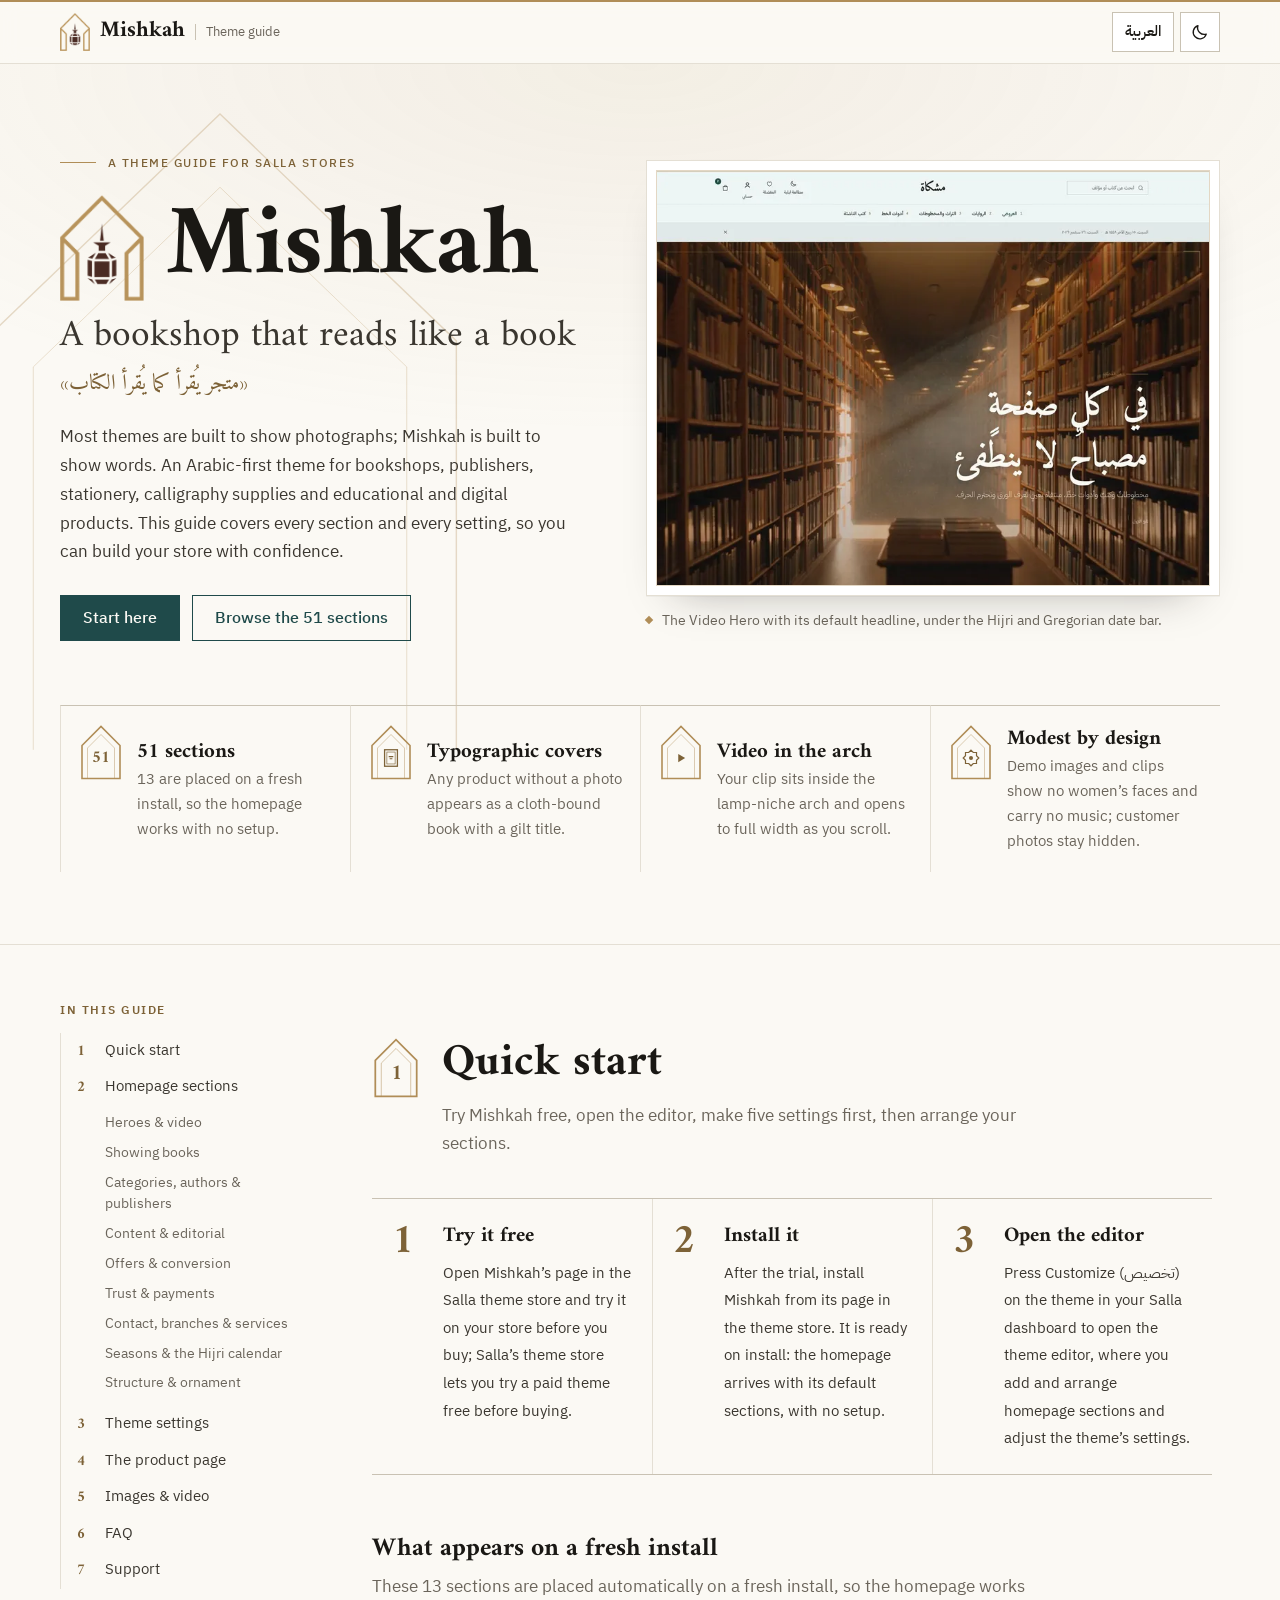
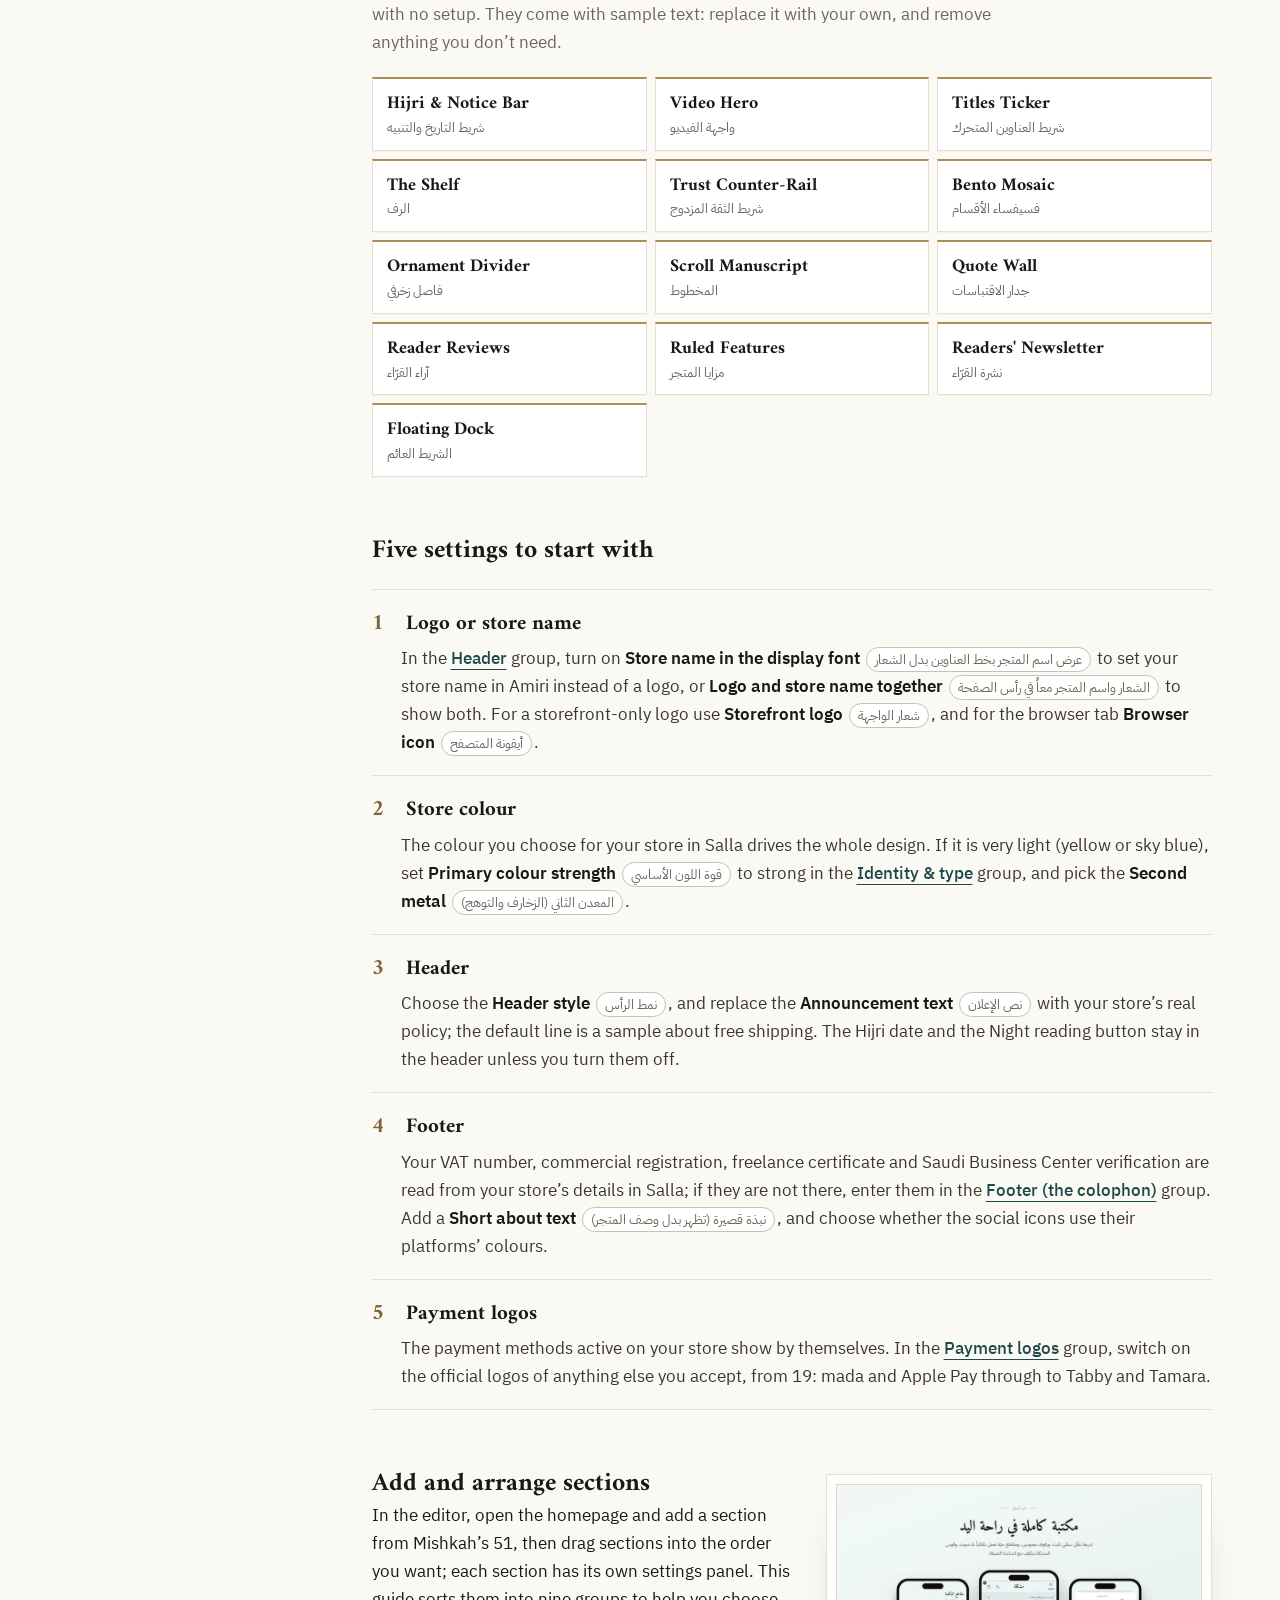
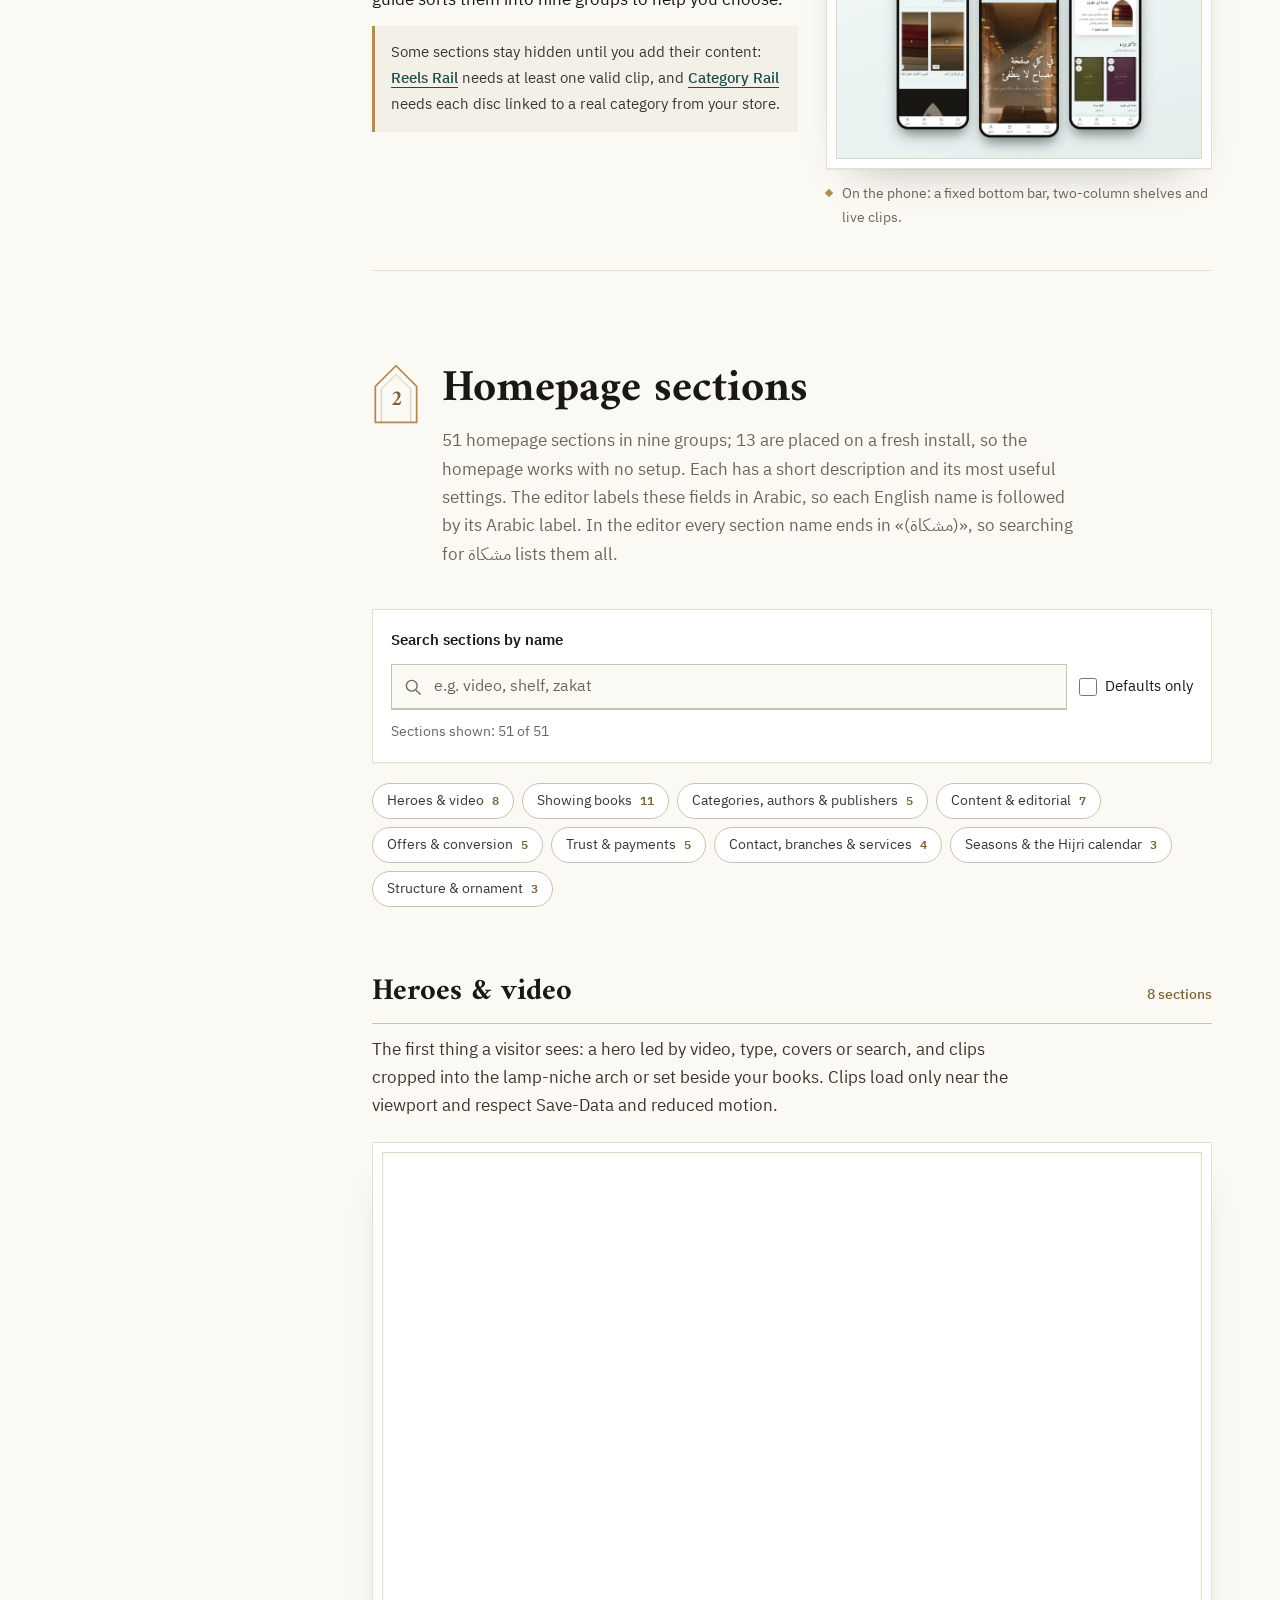
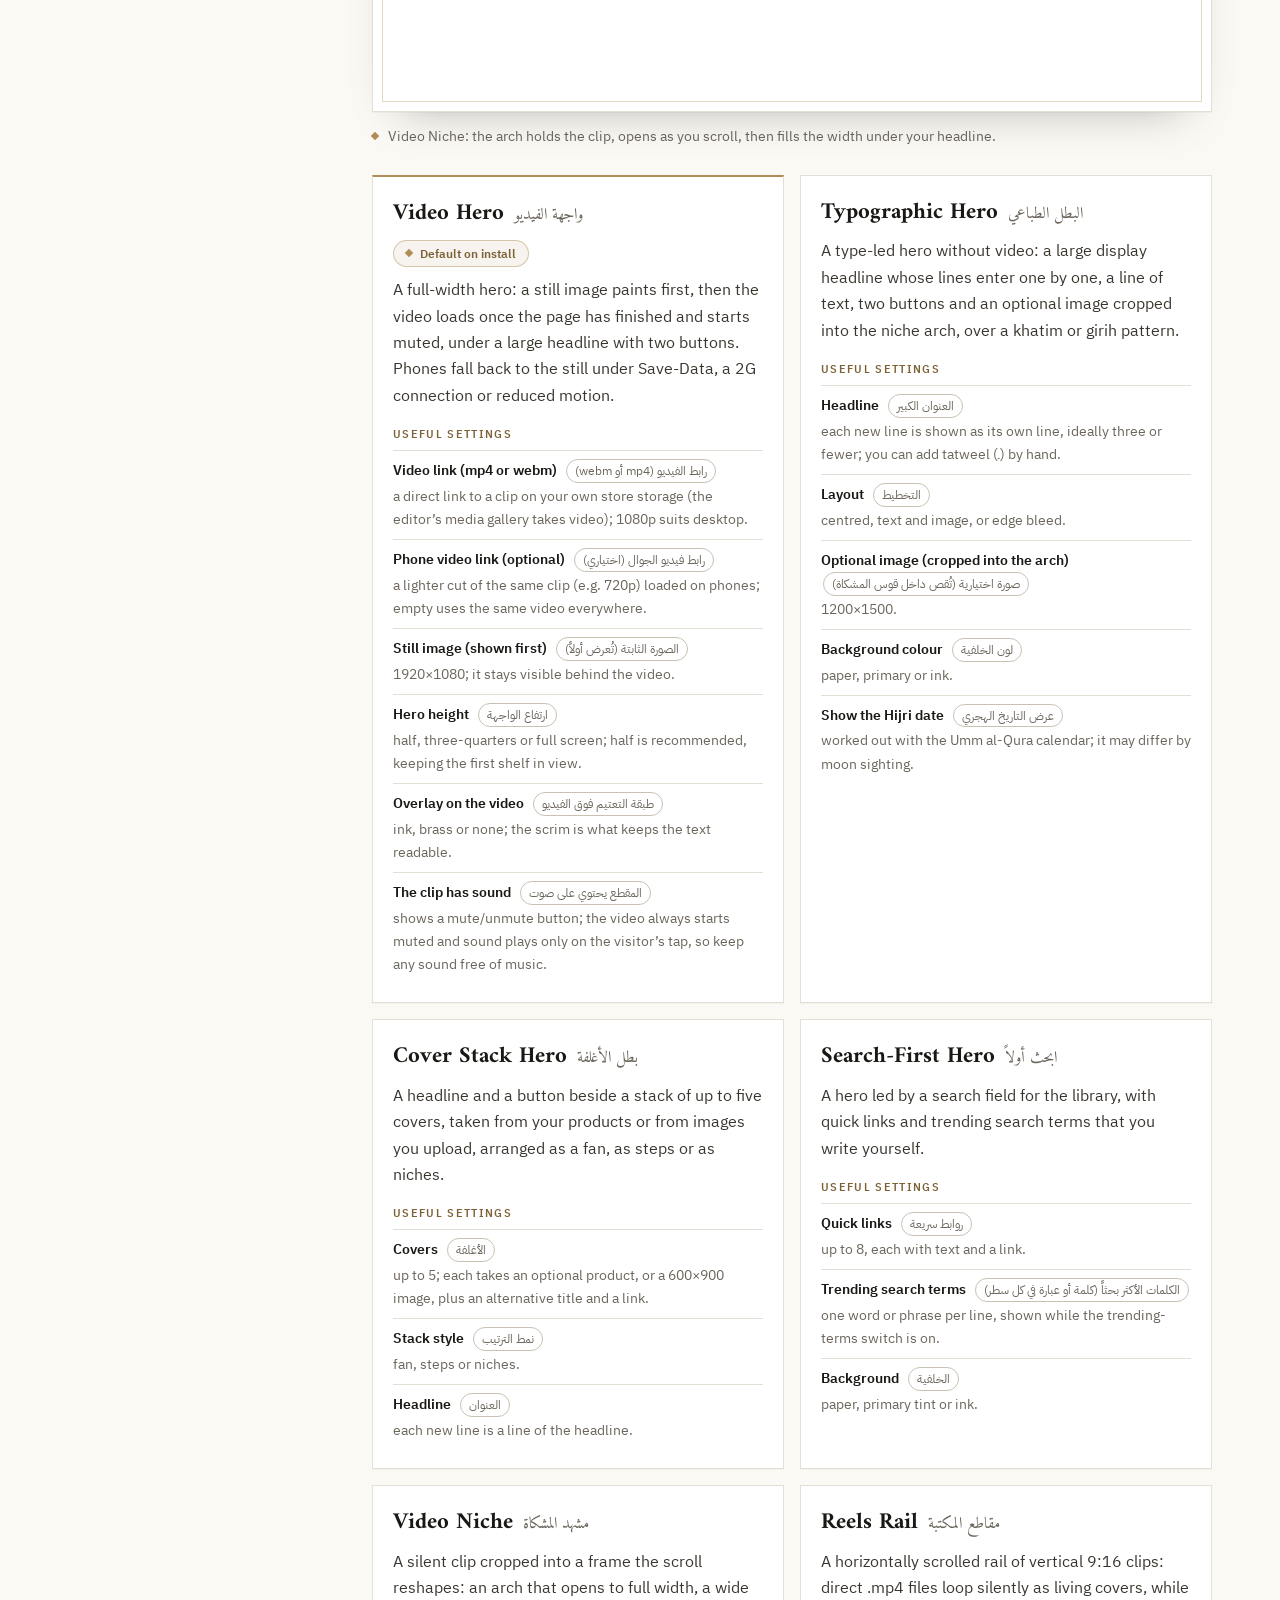
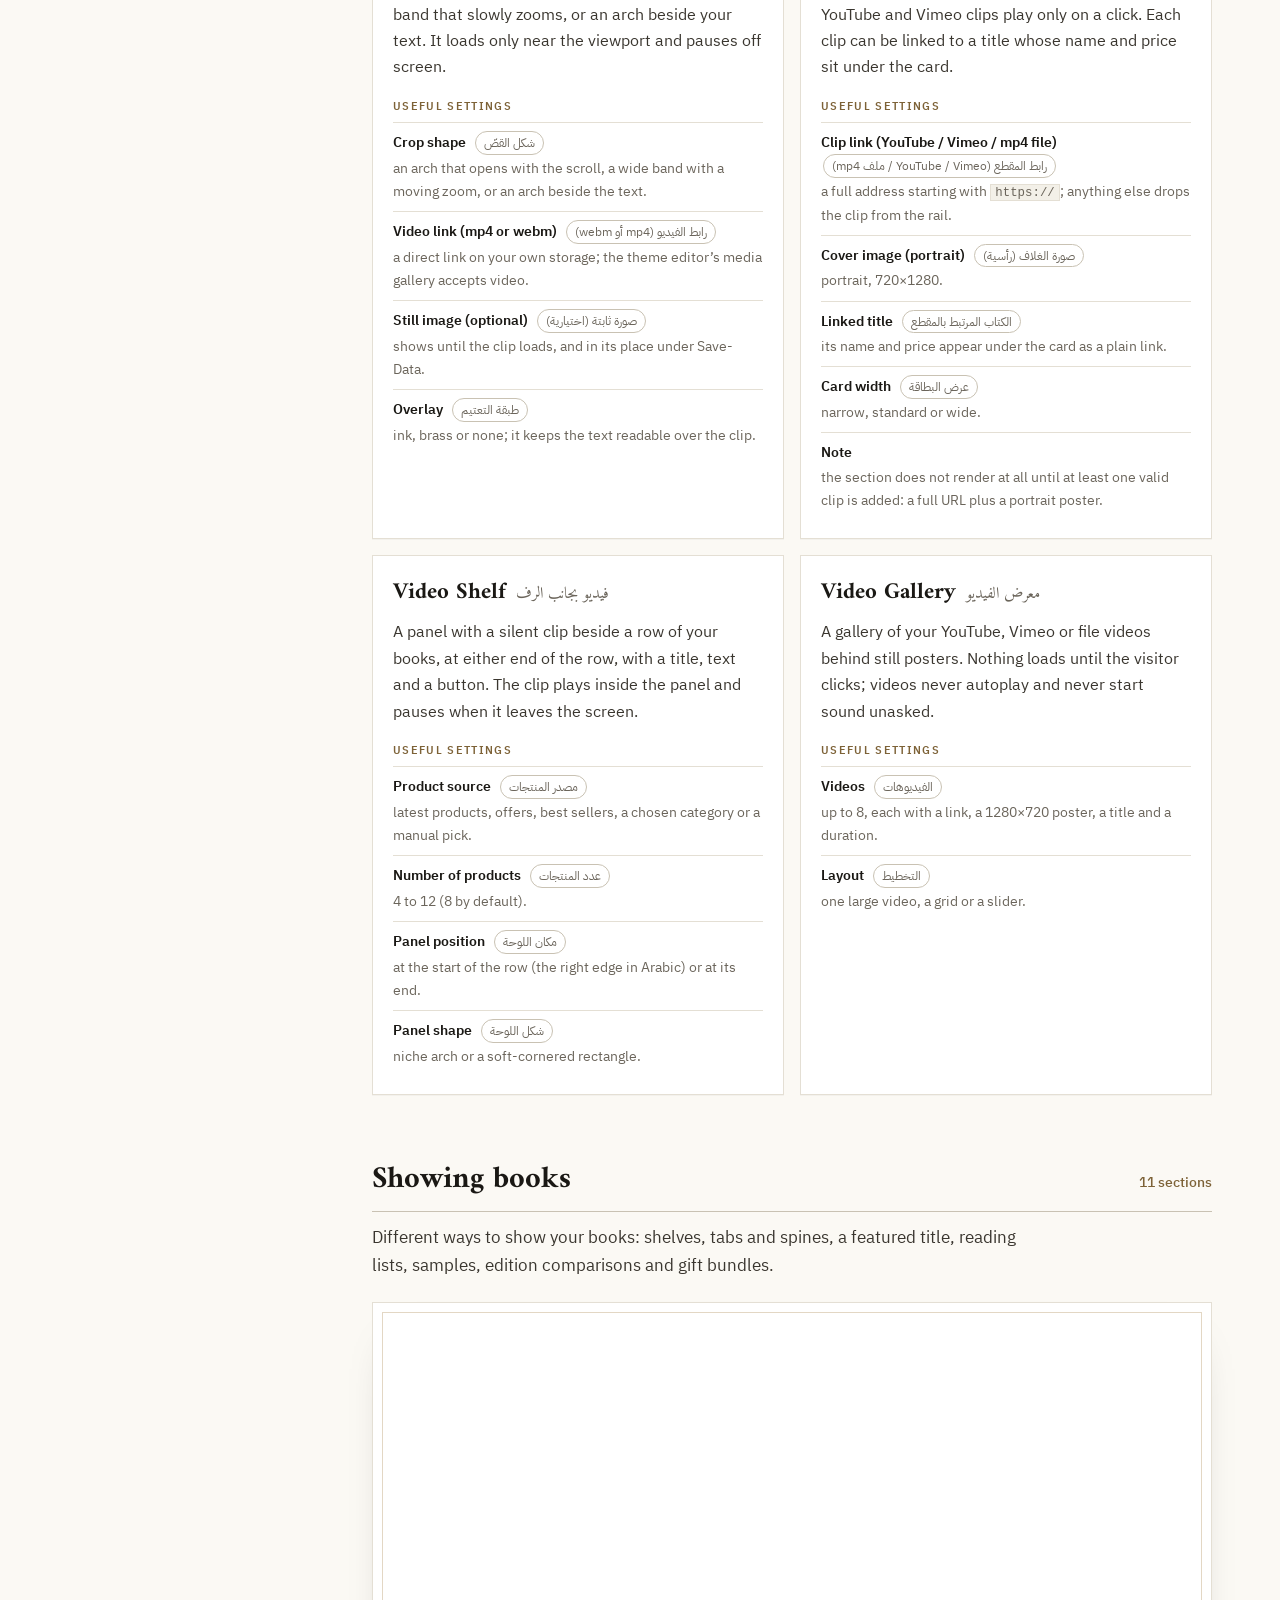
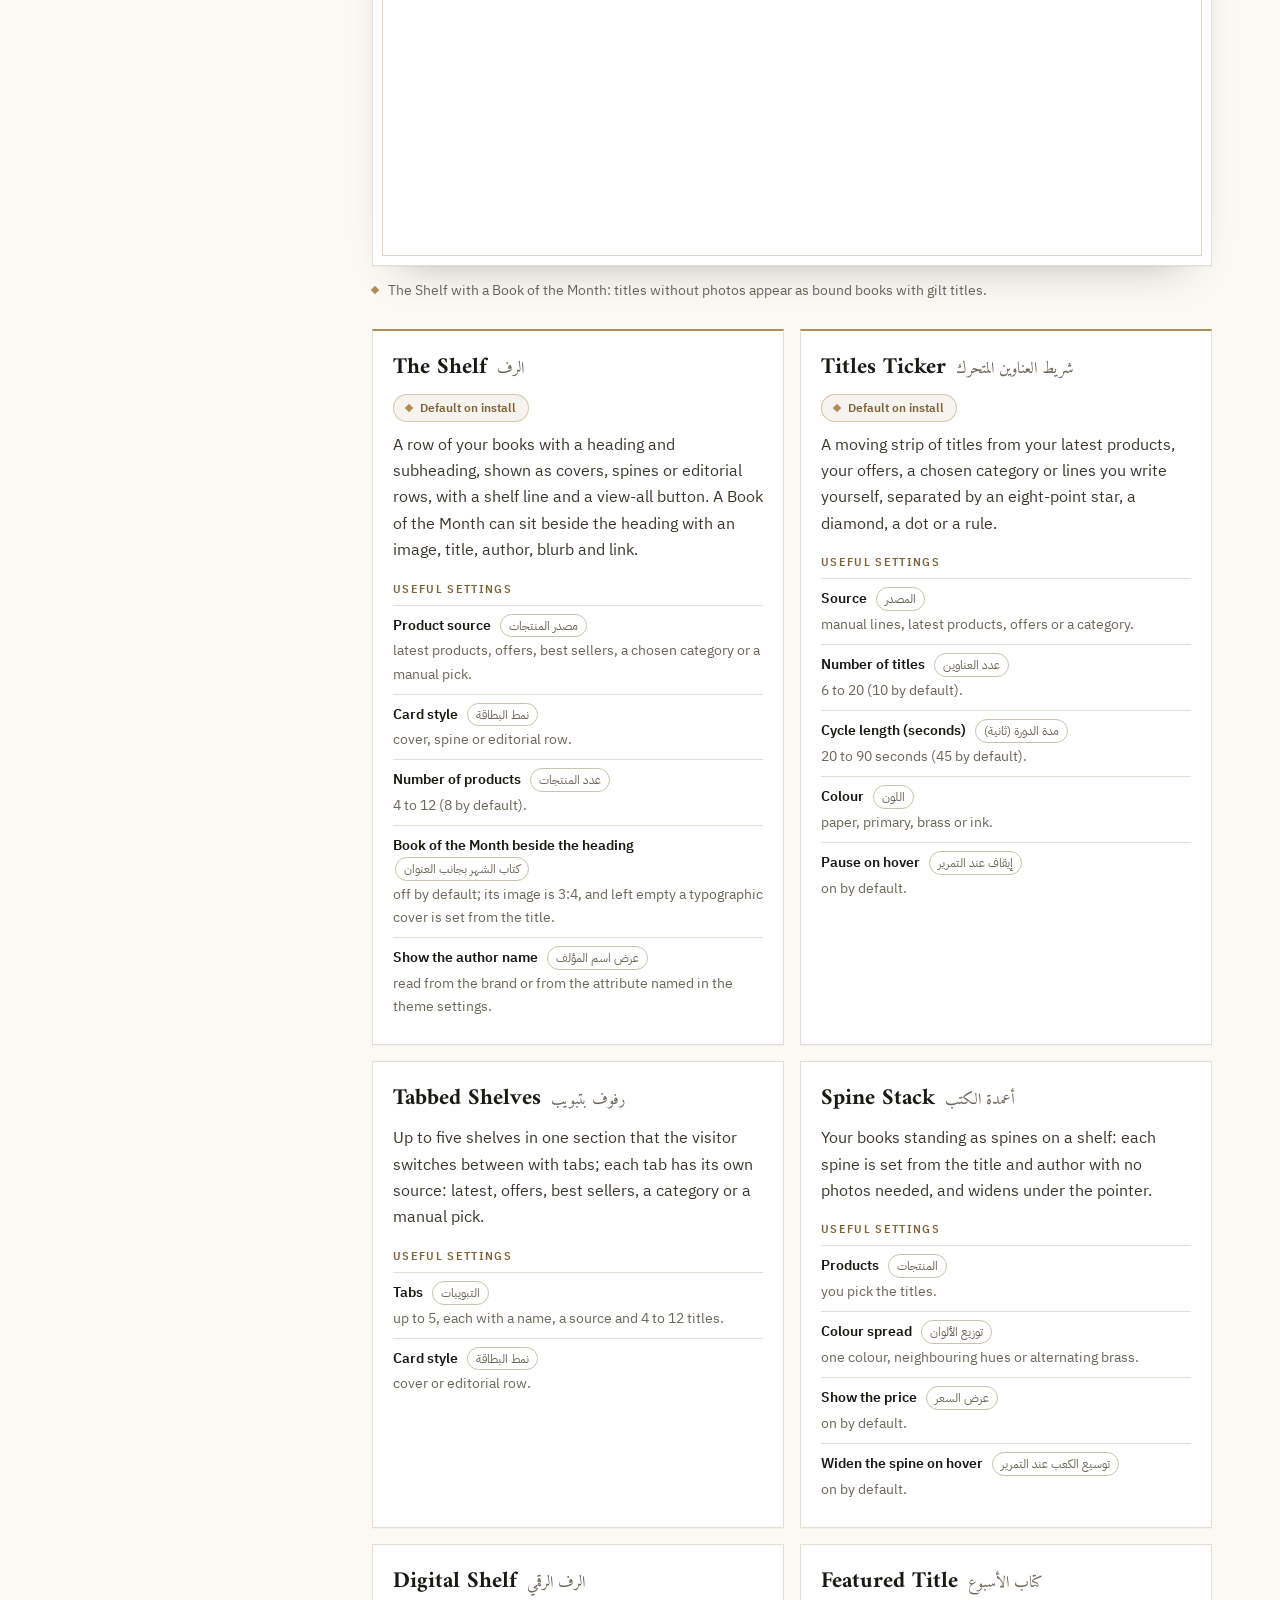
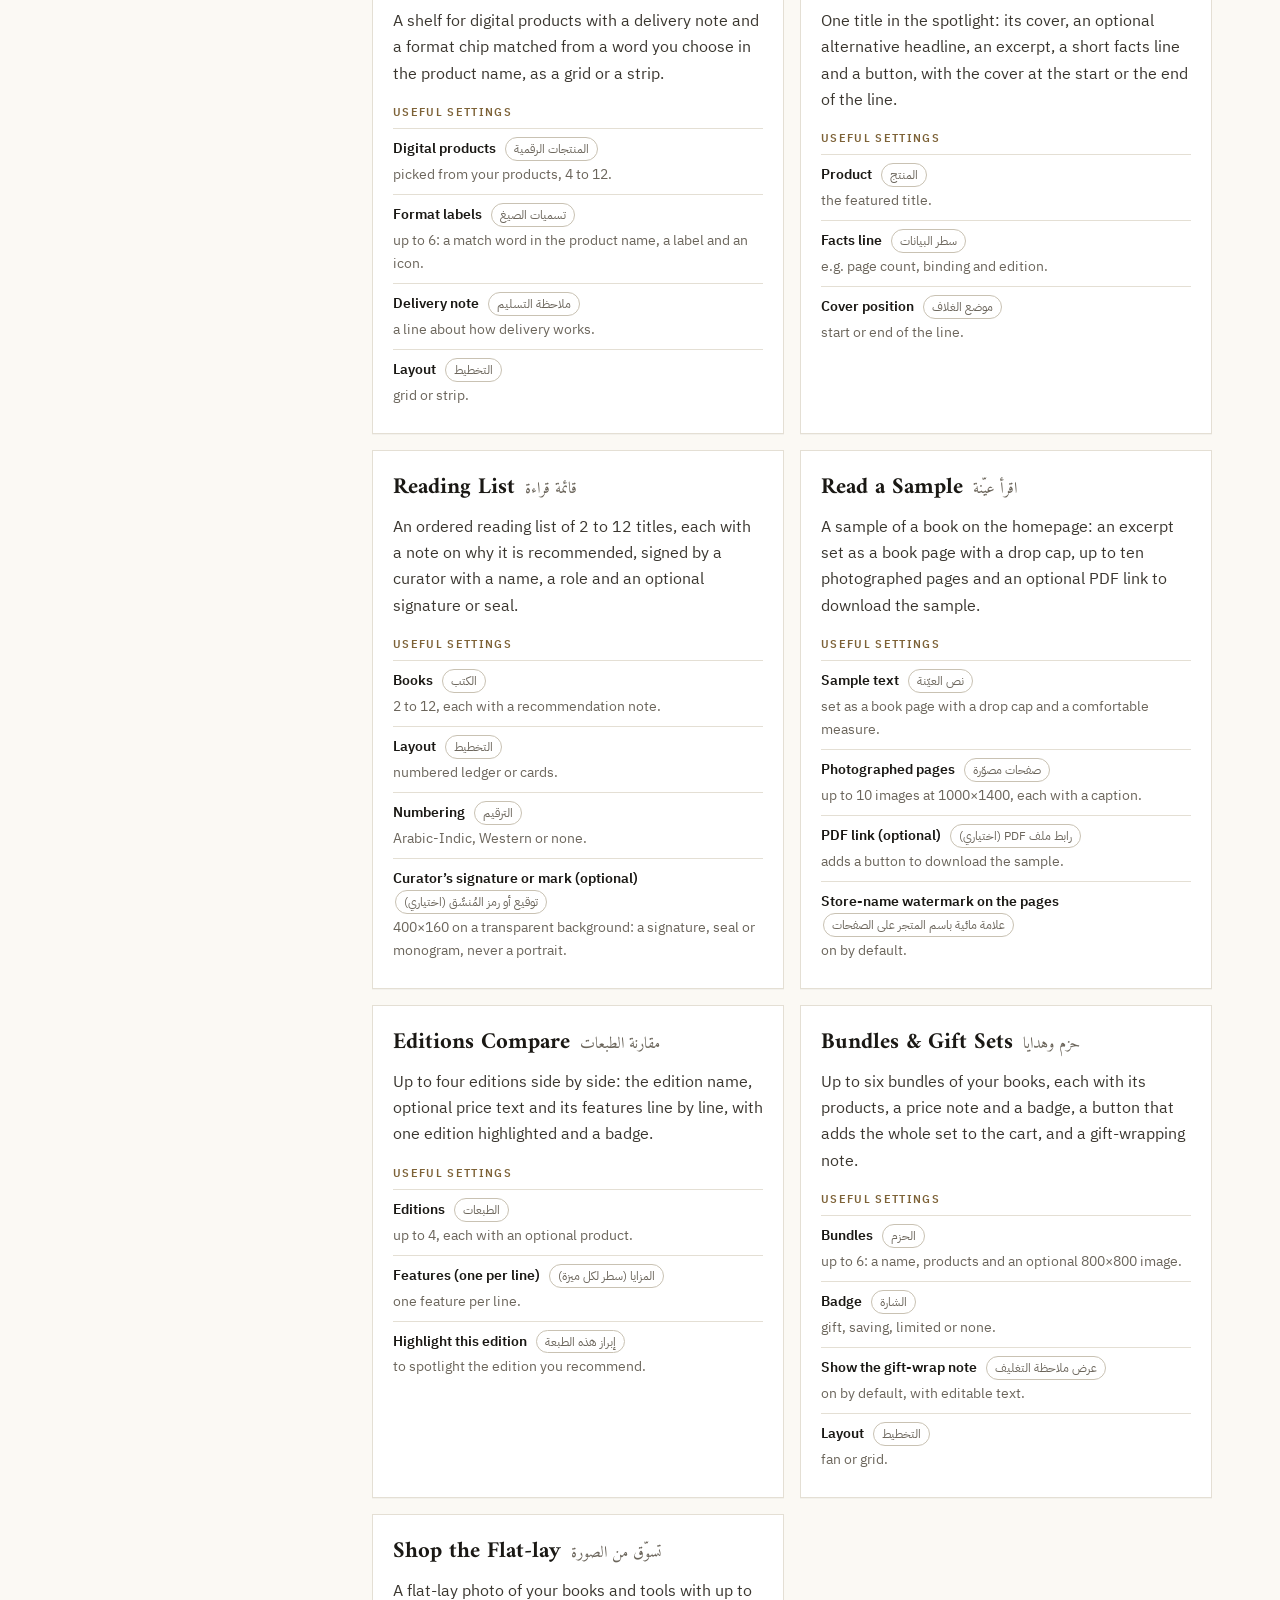
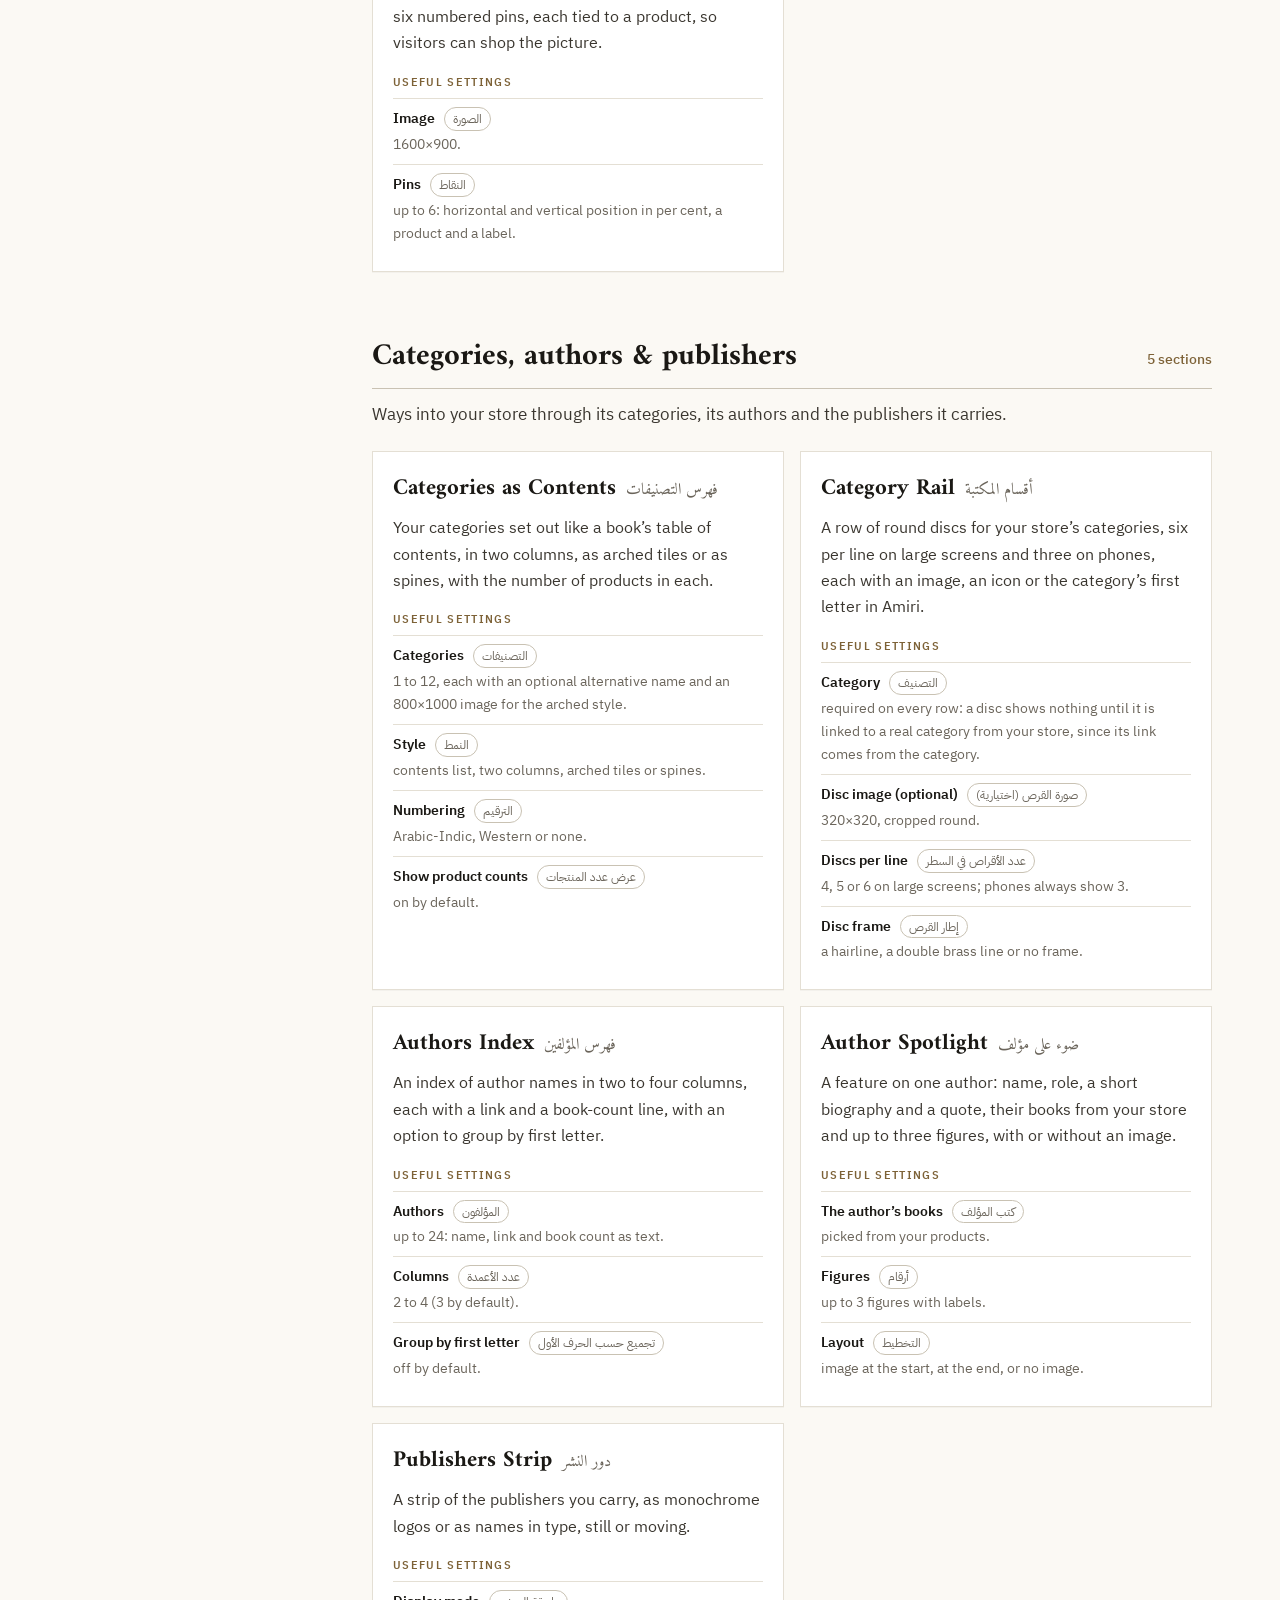
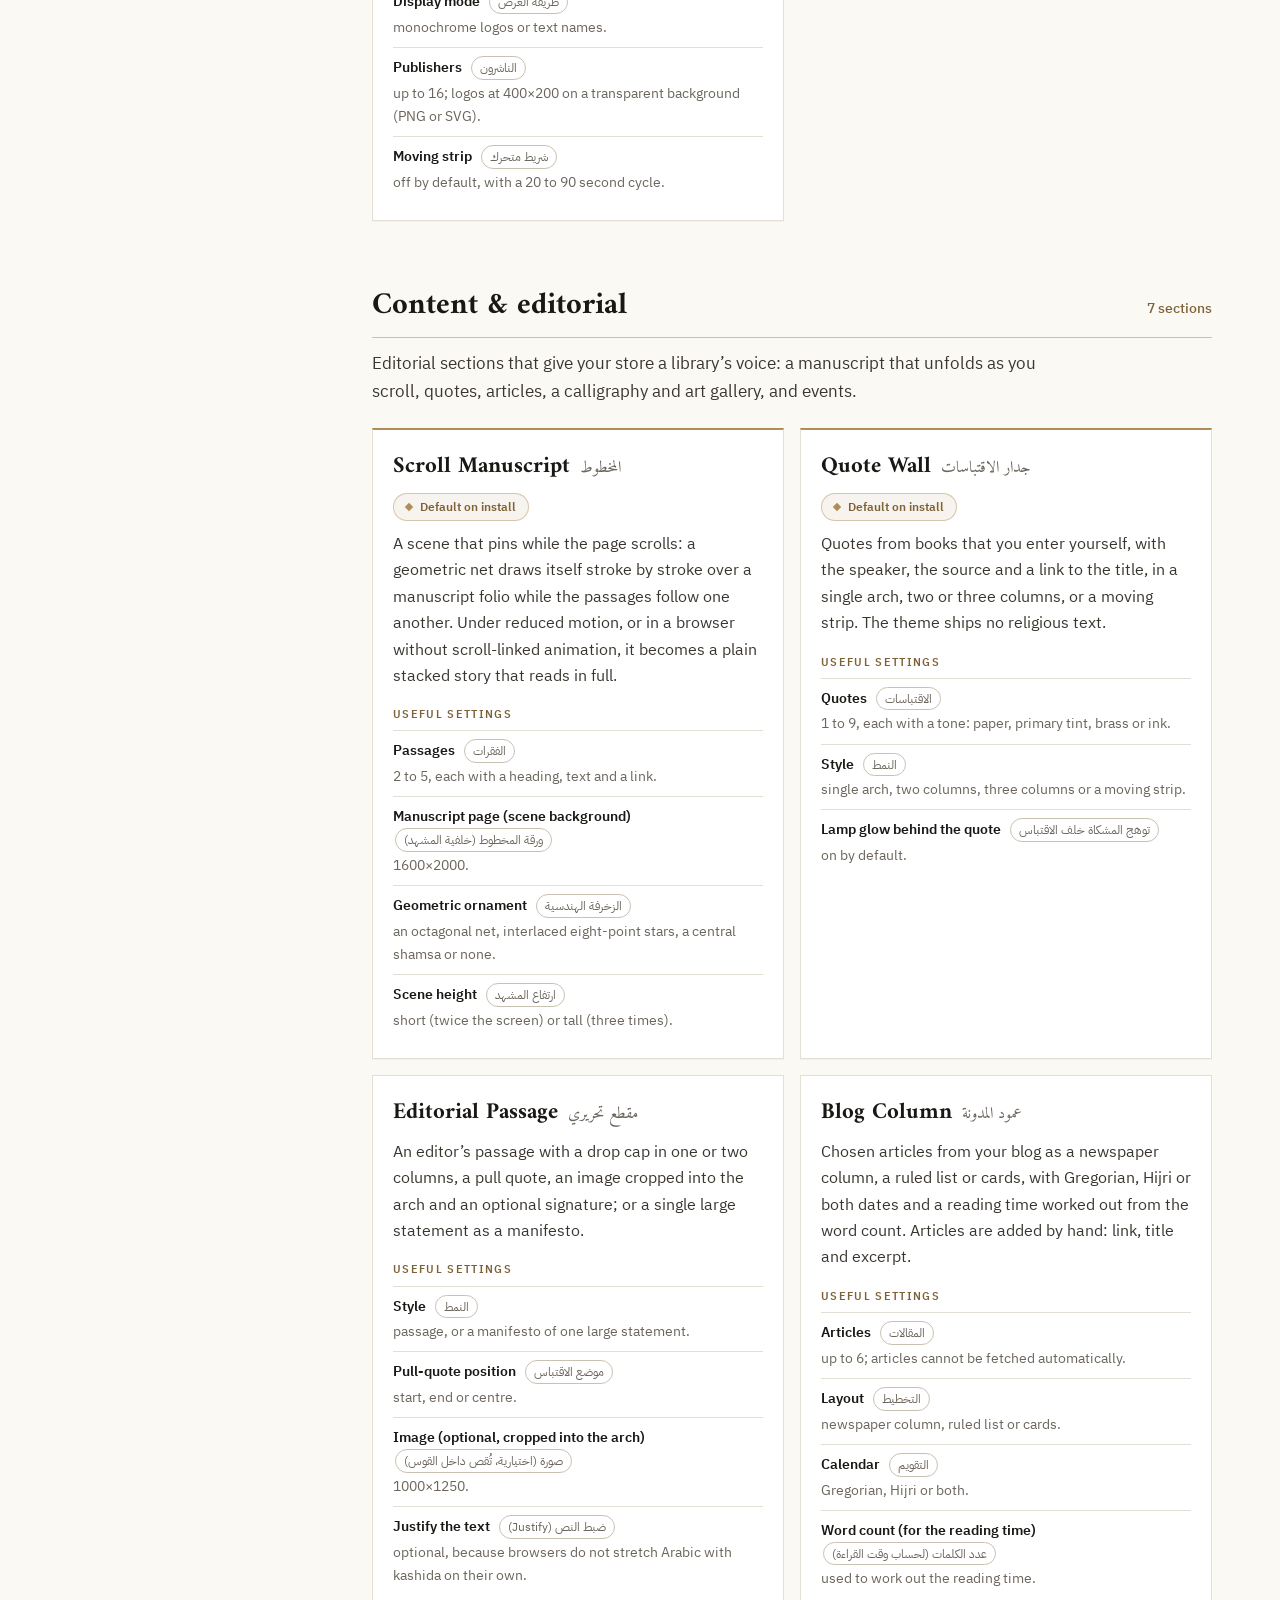
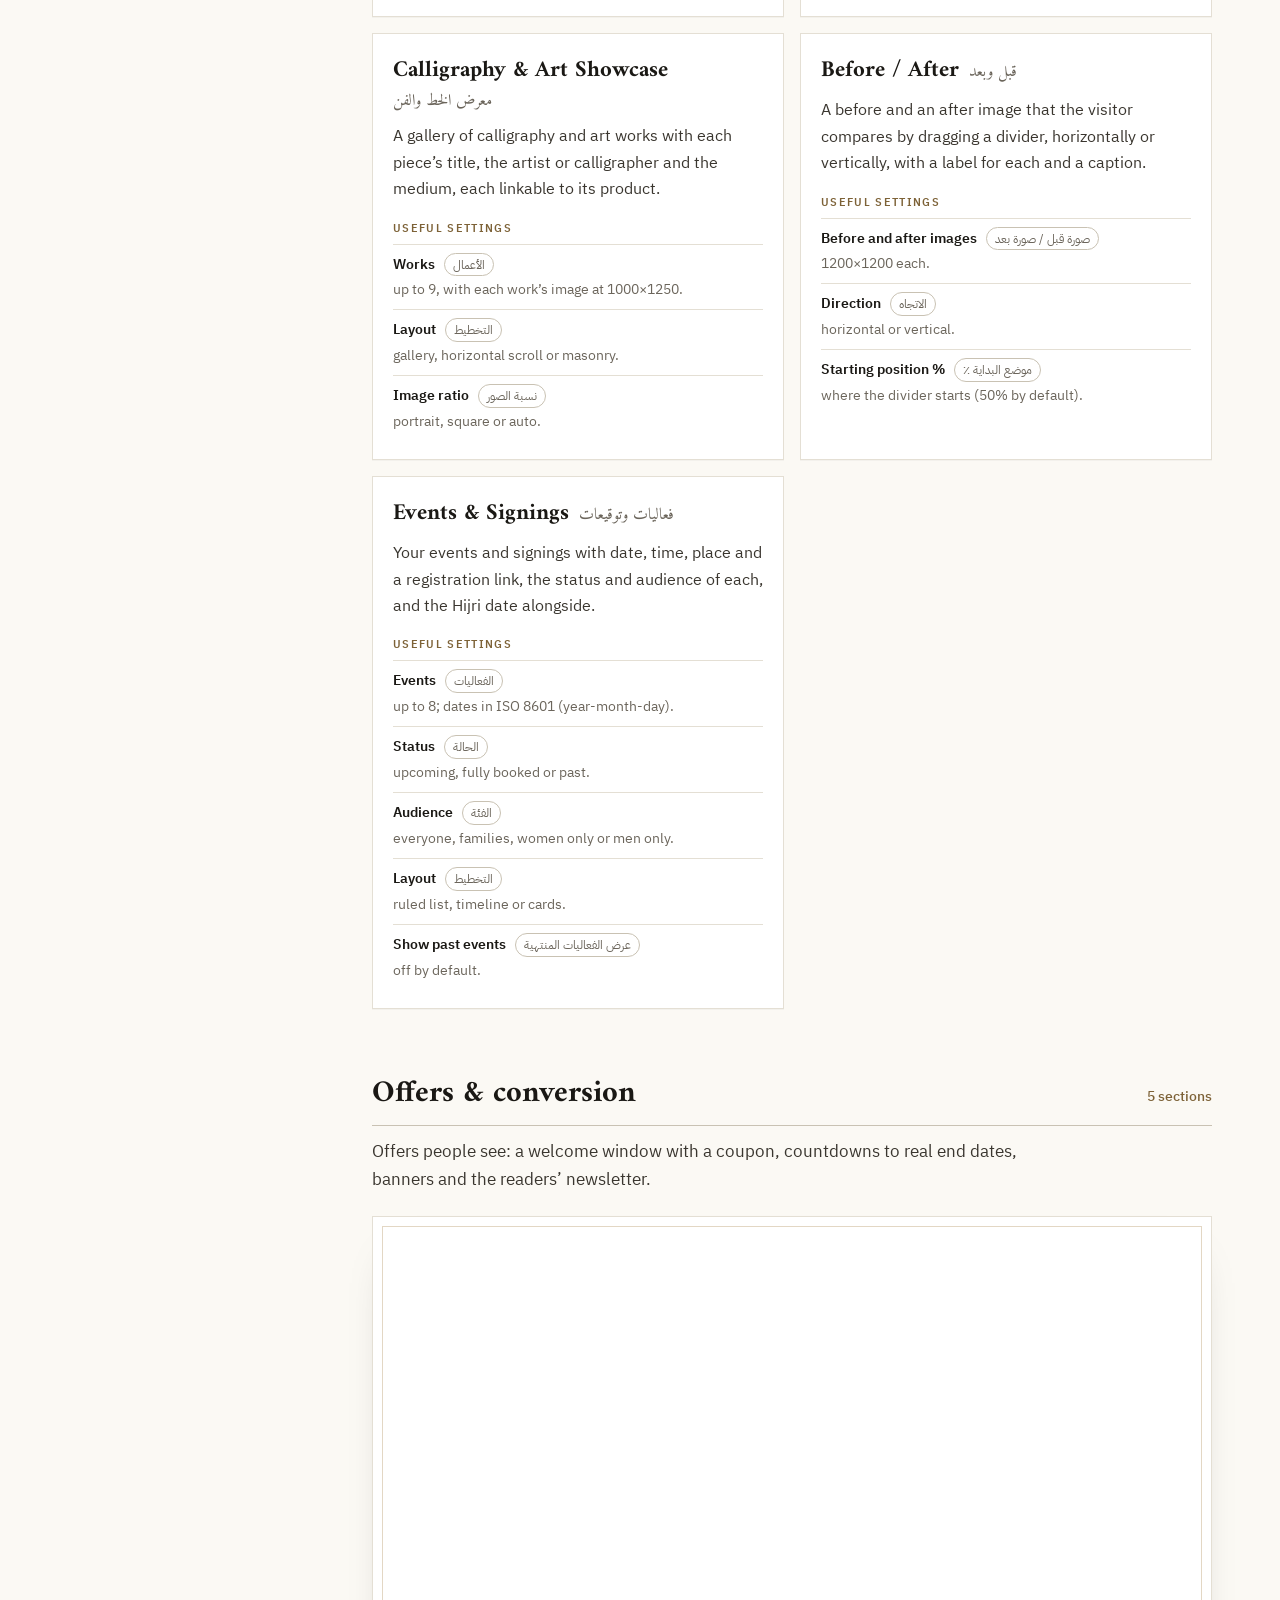
==== commit a0081713: "Header: important links and named language and currency switches; welcome offer every visit" ====
--- a/en/index.html
+++ b/en/index.html
@@ -103,7 +103,7 @@
 </div>
 <p id="sec-empty" class="filter__empty" hidden>No section by that name. Try another word, such as “video”, “shelf” or “offer”.</p>
 <nav class="chips" aria-label="Section groups"><ul><li><a href="#g-heroes">Heroes &amp; video<span class="chip__count">8</span></a></li><li><a href="#g-books">Showing books<span class="chip__count">11</span></a></li><li><a href="#g-browse">Categories, authors &amp; publishers<span class="chip__count">5</span></a></li><li><a href="#g-editorial">Content &amp; editorial<span class="chip__count">7</span></a></li><li><a href="#g-offers">Offers &amp; conversion<span class="chip__count">5</span></a></li><li><a href="#g-trust">Trust &amp; payments<span class="chip__count">5</span></a></li><li><a href="#g-contact">Contact, branches &amp; services<span class="chip__count">4</span></a></li><li><a href="#g-seasons">Seasons &amp; the Hijri calendar<span class="chip__count">3</span></a></li><li><a href="#g-structure">Structure &amp; ornament<span class="chip__count">3</span></a></li></ul></nav>
-<section class="group" id="g-heroes" aria-labelledby="g-heroes-title"><div class="group__head"><h3 id="g-heroes-title">Heroes &amp; video</h3><p class="group__count">8 sections</p></div><p class="group__intro">The first thing a visitor sees: a hero led by video, type, covers or search, and clips cropped into the lamp-niche arch or set beside your books. Clips load only near the viewport and respect Save-Data and reduced motion.</p><figure class="figure group__figure"><div class="figure__frame"><picture><source type="image/webp" srcset="../assets/img/video-niche-steps-800.webp 800w, ../assets/img/video-niche-steps-1120.webp 1120w" sizes="(min-width: 1100px) 820px, calc(100vw - 32px)"><img class="figure__img" src="../assets/img/video-niche-steps-1120.jpg" width="1120" height="750" alt="Three phone screens showing a clip inside the niche arch opening step by step until it fills the screen as the page scrolls" loading="lazy" decoding="async"></picture></div><figcaption>Video Niche: the arch holds the clip, opens as you scroll, then fills the width under your headline.</figcaption></figure><div class="sec-grid"><article class="sec sec--default" id="s-video-hero" data-names="واجهة الفيديو|Video Hero|video hero" data-default="1" aria-labelledby="s-video-hero-title"><header class="sec__head"><h4 class="sec__title" id="s-video-hero-title">Video Hero</h4><p class="sec__alt" lang="ar" dir="rtl">واجهة الفيديو</p><p class="badge-row"><span class="badge">Default on install</span></p></header><p class="sec__desc">A full-width hero: a still image paints first, then the video loads once the page has finished and starts muted, under a large headline with two buttons. Phones fall back to the still under Save-Data, a 2G connection or reduced motion.</p><p class="keys__label">Useful settings</p><dl class="keys"><div class="key"><dt><span class="key__en">Video link (mp4 or webm)</span> <span class="ar-hint" lang="ar" dir="rtl">رابط الفيديو (mp4 أو webm)</span></dt><dd>a direct link to a clip on your own store storage (the editor’s media gallery takes video); 1080p suits desktop.</dd></div><div class="key"><dt><span class="key__en">Phone video link (optional)</span> <span class="ar-hint" lang="ar" dir="rtl">رابط فيديو الجوال (اختياري)</span></dt><dd>a lighter cut of the same clip (e.g. 720p) loaded on phones; empty uses the same video everywhere.</dd></div><div class="key"><dt><span class="key__en">Still image (shown first)</span> <span class="ar-hint" lang="ar" dir="rtl">الصورة الثابتة (تُعرض أولاً)</span></dt><dd>1920×1080; it stays visible behind the video.</dd></div><div class="key"><dt><span class="key__en">Hero height</span> <span class="ar-hint" lang="ar" dir="rtl">ارتفاع الواجهة</span></dt><dd>half, three-quarters or full screen; half is recommended, keeping the first shelf in view.</dd></div><div class="key"><dt><span class="key__en">Overlay on the video</span> <span class="ar-hint" lang="ar" dir="rtl">طبقة التعتيم فوق الفيديو</span></dt><dd>ink, brass or none; the scrim is what keeps the text readable.</dd></div><div class="key"><dt><span class="key__en">The clip has sound</span> <span class="ar-hint" lang="ar" dir="rtl">المقطع يحتوي على صوت</span></dt><dd>shows a mute/unmute button; the video always starts muted and sound plays only on the visitor’s tap, so keep any sound free of music.</dd></div></dl></article><article class="sec" id="s-hero-type" data-names="البطل الطباعي|Typographic Hero|hero type" data-default="0" aria-labelledby="s-hero-type-title"><header class="sec__head"><h4 class="sec__title" id="s-hero-type-title">Typographic Hero</h4><p class="sec__alt" lang="ar" dir="rtl">البطل الطباعي</p></header><p class="sec__desc">A type-led hero without video: a large display headline whose lines enter one by one, a line of text, two buttons and an optional image cropped into the niche arch, over a khatim or girih pattern.</p><p class="keys__label">Useful settings</p><dl class="keys"><div class="key"><dt><span class="key__en">Headline</span> <span class="ar-hint" lang="ar" dir="rtl">العنوان الكبير</span></dt><dd>each new line is shown as its own line, ideally three or fewer; you can add tatweel (ـ) by hand.</dd></div><div class="key"><dt><span class="key__en">Layout</span> <span class="ar-hint" lang="ar" dir="rtl">التخطيط</span></dt><dd>centred, text and image, or edge bleed.</dd></div><div class="key"><dt><span class="key__en">Optional image (cropped into the arch)</span> <span class="ar-hint" lang="ar" dir="rtl">صورة اختيارية (تُقص داخل قوس المشكاة)</span></dt><dd>1200×1500.</dd></div><div class="key"><dt><span class="key__en">Background colour</span> <span class="ar-hint" lang="ar" dir="rtl">لون الخلفية</span></dt><dd>paper, primary or ink.</dd></div><div class="key"><dt><span class="key__en">Show the Hijri date</span> <span class="ar-hint" lang="ar" dir="rtl">عرض التاريخ الهجري</span></dt><dd>worked out with the Umm al-Qura calendar; it may differ by moon sighting.</dd></div></dl></article><article class="sec" id="s-hero-cover-stack" data-names="بطل الأغلفة|Cover Stack Hero|hero cover stack" data-default="0" aria-labelledby="s-hero-cover-stack-title"><header class="sec__head"><h4 class="sec__title" id="s-hero-cover-stack-title">Cover Stack Hero</h4><p class="sec__alt" lang="ar" dir="rtl">بطل الأغلفة</p></header><p class="sec__desc">A headline and a button beside a stack of up to five covers, taken from your products or from images you upload, arranged as a fan, as steps or as niches.</p><p class="keys__label">Useful settings</p><dl class="keys"><div class="key"><dt><span class="key__en">Covers</span> <span class="ar-hint" lang="ar" dir="rtl">الأغلفة</span></dt><dd>up to 5; each takes an optional product, or a 600×900 image, plus an alternative title and a link.</dd></div><div class="key"><dt><span class="key__en">Stack style</span> <span class="ar-hint" lang="ar" dir="rtl">نمط الترتيب</span></dt><dd>fan, steps or niches.</dd></div><div class="key"><dt><span class="key__en">Headline</span> <span class="ar-hint" lang="ar" dir="rtl">العنوان</span></dt><dd>each new line is a line of the headline.</dd></div></dl></article><article class="sec" id="s-search-hero" data-names="ابحث أولاً|Search-First Hero|search hero" data-default="0" aria-labelledby="s-search-hero-title"><header class="sec__head"><h4 class="sec__title" id="s-search-hero-title">Search-First Hero</h4><p class="sec__alt" lang="ar" dir="rtl">ابحث أولاً</p></header><p class="sec__desc">A hero led by a search field for the library, with quick links and trending search terms that you write yourself.</p><p class="keys__label">Useful settings</p><dl class="keys"><div class="key"><dt><span class="key__en">Quick links</span> <span class="ar-hint" lang="ar" dir="rtl">روابط سريعة</span></dt><dd>up to 8, each with text and a link.</dd></div><div class="key"><dt><span class="key__en">Trending search terms</span> <span class="ar-hint" lang="ar" dir="rtl">الكلمات الأكثر بحثاً (كلمة أو عبارة في كل سطر)</span></dt><dd>one word or phrase per line, shown while the trending-terms switch is on.</dd></div><div class="key"><dt><span class="key__en">Background</span> <span class="ar-hint" lang="ar" dir="rtl">الخلفية</span></dt><dd>paper, primary tint or ink.</dd></div></dl></article><article class="sec" id="s-video-niche" data-names="مشهد المشكاة|Video Niche|video niche" data-default="0" aria-labelledby="s-video-niche-title"><header class="sec__head"><h4 class="sec__title" id="s-video-niche-title">Video Niche</h4><p class="sec__alt" lang="ar" dir="rtl">مشهد المشكاة</p></header><p class="sec__desc">A silent clip cropped into a frame the scroll reshapes: an arch that opens to full width, a wide band that slowly zooms, or an arch beside your text. It loads only near the viewport and pauses off screen.</p><p class="keys__label">Useful settings</p><dl class="keys"><div class="key"><dt><span class="key__en">Crop shape</span> <span class="ar-hint" lang="ar" dir="rtl">شكل القصّ</span></dt><dd>an arch that opens with the scroll, a wide band with a moving zoom, or an arch beside the text.</dd></div><div class="key"><dt><span class="key__en">Video link (mp4 or webm)</span> <span class="ar-hint" lang="ar" dir="rtl">رابط الفيديو (mp4 أو webm)</span></dt><dd>a direct link on your own storage; the theme editor’s media gallery accepts video.</dd></div><div class="key"><dt><span class="key__en">Still image (optional)</span> <span class="ar-hint" lang="ar" dir="rtl">صورة ثابتة (اختيارية)</span></dt><dd>shows until the clip loads, and in its place under Save-Data.</dd></div><div class="key"><dt><span class="key__en">Overlay</span> <span class="ar-hint" lang="ar" dir="rtl">طبقة التعتيم</span></dt><dd>ink, brass or none; it keeps the text readable over the clip.</dd></div></dl></article><article class="sec" id="s-reels-rail" data-names="مقاطع المكتبة|Reels Rail|reels rail" data-default="0" aria-labelledby="s-reels-rail-title"><header class="sec__head"><h4 class="sec__title" id="s-reels-rail-title">Reels Rail</h4><p class="sec__alt" lang="ar" dir="rtl">مقاطع المكتبة</p></header><p class="sec__desc">A horizontally scrolled rail of vertical 9:16 clips: direct .mp4 files loop silently as living covers, while YouTube and Vimeo clips play only on a click. Each clip can be linked to a title whose name and price sit under the card.</p><p class="keys__label">Useful settings</p><dl class="keys"><div class="key"><dt><span class="key__en">Clip link (YouTube / Vimeo / mp4 file)</span> <span class="ar-hint" lang="ar" dir="rtl">رابط المقطع (YouTube / Vimeo / ملف mp4)</span></dt><dd>a full address starting with <code>https://</code>; anything else drops the clip from the rail.</dd></div><div class="key"><dt><span class="key__en">Cover image (portrait)</span> <span class="ar-hint" lang="ar" dir="rtl">صورة الغلاف (رأسية)</span></dt><dd>portrait, 720×1280.</dd></div><div class="key"><dt><span class="key__en">Linked title</span> <span class="ar-hint" lang="ar" dir="rtl">الكتاب المرتبط بالمقطع</span></dt><dd>its name and price appear under the card as a plain link.</dd></div><div class="key"><dt><span class="key__en">Card width</span> <span class="ar-hint" lang="ar" dir="rtl">عرض البطاقة</span></dt><dd>narrow, standard or wide.</dd></div><div class="key"><dt><span class="key__en">Note</span></dt><dd>the section does not render at all until at least one valid clip is added: a full URL plus a portrait poster.</dd></div></dl></article><article class="sec" id="s-video-shelf" data-names="فيديو بجانب الرف|Video Shelf|video shelf" data-default="0" aria-labelledby="s-video-shelf-title"><header class="sec__head"><h4 class="sec__title" id="s-video-shelf-title">Video Shelf</h4><p class="sec__alt" lang="ar" dir="rtl">فيديو بجانب الرف</p></header><p class="sec__desc">A panel with a silent clip beside a row of your books, at either end of the row, with a title, text and a button. The clip plays inside the panel and pauses when it leaves the screen.</p><p class="keys__label">Useful settings</p><dl class="keys"><div class="key"><dt><span class="key__en">Product source</span> <span class="ar-hint" lang="ar" dir="rtl">مصدر المنتجات</span></dt><dd>latest products, offers, best sellers, a chosen category or a manual pick.</dd></div><div class="key"><dt><span class="key__en">Number of products</span> <span class="ar-hint" lang="ar" dir="rtl">عدد المنتجات</span></dt><dd>4 to 12 (8 by default).</dd></div><div class="key"><dt><span class="key__en">Panel position</span> <span class="ar-hint" lang="ar" dir="rtl">مكان اللوحة</span></dt><dd>at the start of the row (the right edge in Arabic) or at its end.</dd></div><div class="key"><dt><span class="key__en">Panel shape</span> <span class="ar-hint" lang="ar" dir="rtl">شكل اللوحة</span></dt><dd>niche arch or a soft-cornered rectangle.</dd></div></dl></article><article class="sec" id="s-video-gallery" data-names="معرض الفيديو|Video Gallery|video gallery" data-default="0" aria-labelledby="s-video-gallery-title"><header class="sec__head"><h4 class="sec__title" id="s-video-gallery-title">Video Gallery</h4><p class="sec__alt" lang="ar" dir="rtl">معرض الفيديو</p></header><p class="sec__desc">A gallery of your YouTube, Vimeo or file videos behind still posters. Nothing loads until the visitor clicks; videos never autoplay and never start sound unasked.</p><p class="keys__label">Useful settings</p><dl class="keys"><div class="key"><dt><span class="key__en">Videos</span> <span class="ar-hint" lang="ar" dir="rtl">الفيديوهات</span></dt><dd>up to 8, each with a link, a 1280×720 poster, a title and a duration.</dd></div><div class="key"><dt><span class="key__en">Layout</span> <span class="ar-hint" lang="ar" dir="rtl">التخطيط</span></dt><dd>one large video, a grid or a slider.</dd></div></dl></article></div></section><section class="group" id="g-books" aria-labelledby="g-books-title"><div class="group__head"><h3 id="g-books-title">Showing books</h3><p class="group__count">11 sections</p></div><p class="group__intro">Different ways to show your books: shelves, tabs and spines, a featured title, reading lists, samples, edition comparisons and gift bundles.</p><figure class="figure group__figure"><div class="figure__frame"><picture><source type="image/webp" srcset="../assets/img/shelf-bound-covers-800.webp 800w, ../assets/img/shelf-bound-covers-1400.webp 1400w" sizes="(min-width: 1100px) 820px, calc(100vw - 32px)"><img class="figure__img" src="../assets/img/shelf-bound-covers-1200.jpg" width="1200" height="795" alt="A most-read shelf of coloured cloth covers with gilt titles, led by a Book of the Month card with an arched image" loading="lazy" decoding="async"></picture></div><figcaption>The Shelf with a Book of the Month: titles without photos appear as bound books with gilt titles.</figcaption></figure><div class="sec-grid"><article class="sec sec--default" id="s-shelf" data-names="الرف|The Shelf|shelf" data-default="1" aria-labelledby="s-shelf-title"><header class="sec__head"><h4 class="sec__title" id="s-shelf-title">The Shelf</h4><p class="sec__alt" lang="ar" dir="rtl">الرف</p><p class="badge-row"><span class="badge">Default on install</span></p></header><p class="sec__desc">A row of your books with a heading and subheading, shown as covers, spines or editorial rows, with a shelf line and a view-all button. A Book of the Month can sit beside the heading with an image, title, author, blurb and link.</p><p class="keys__label">Useful settings</p><dl class="keys"><div class="key"><dt><span class="key__en">Product source</span> <span class="ar-hint" lang="ar" dir="rtl">مصدر المنتجات</span></dt><dd>latest products, offers, best sellers, a chosen category or a manual pick.</dd></div><div class="key"><dt><span class="key__en">Card style</span> <span class="ar-hint" lang="ar" dir="rtl">نمط البطاقة</span></dt><dd>cover, spine or editorial row.</dd></div><div class="key"><dt><span class="key__en">Number of products</span> <span class="ar-hint" lang="ar" dir="rtl">عدد المنتجات</span></dt><dd>4 to 12 (8 by default).</dd></div><div class="key"><dt><span class="key__en">Book of the Month beside the heading</span> <span class="ar-hint" lang="ar" dir="rtl">كتاب الشهر بجانب العنوان</span></dt><dd>off by default; its image is 3:4, and left empty a typographic cover is set from the title.</dd></div><div class="key"><dt><span class="key__en">Show the author name</span> <span class="ar-hint" lang="ar" dir="rtl">عرض اسم المؤلف</span></dt><dd>read from the brand or from the attribute named in the theme settings.</dd></div></dl></article><article class="sec sec--default" id="s-titles-ticker" data-names="شريط العناوين المتحرك|Titles Ticker|titles ticker" data-default="1" aria-labelledby="s-titles-ticker-title"><header class="sec__head"><h4 class="sec__title" id="s-titles-ticker-title">Titles Ticker</h4><p class="sec__alt" lang="ar" dir="rtl">شريط العناوين المتحرك</p><p class="badge-row"><span class="badge">Default on install</span></p></header><p class="sec__desc">A moving strip of titles from your latest products, your offers, a chosen category or lines you write yourself, separated by an eight-point star, a diamond, a dot or a rule.</p><p class="keys__label">Useful settings</p><dl class="keys"><div class="key"><dt><span class="key__en">Source</span> <span class="ar-hint" lang="ar" dir="rtl">المصدر</span></dt><dd>manual lines, latest products, offers or a category.</dd></div><div class="key"><dt><span class="key__en">Number of titles</span> <span class="ar-hint" lang="ar" dir="rtl">عدد العناوين</span></dt><dd>6 to 20 (10 by default).</dd></div><div class="key"><dt><span class="key__en">Cycle length (seconds)</span> <span class="ar-hint" lang="ar" dir="rtl">مدة الدورة (ثانية)</span></dt><dd>20 to 90 seconds (45 by default).</dd></div><div class="key"><dt><span class="key__en">Colour</span> <span class="ar-hint" lang="ar" dir="rtl">اللون</span></dt><dd>paper, primary, brass or ink.</dd></div><div class="key"><dt><span class="key__en">Pause on hover</span> <span class="ar-hint" lang="ar" dir="rtl">إيقاف عند التمرير</span></dt><dd>on by default.</dd></div></dl></article><article class="sec" id="s-tabbed-shelves" data-names="رفوف بتبويب|Tabbed Shelves|tabbed shelves" data-default="0" aria-labelledby="s-tabbed-shelves-title"><header class="sec__head"><h4 class="sec__title" id="s-tabbed-shelves-title">Tabbed Shelves</h4><p class="sec__alt" lang="ar" dir="rtl">رفوف بتبويب</p></header><p class="sec__desc">Up to five shelves in one section that the visitor switches between with tabs; each tab has its own source: latest, offers, best sellers, a category or a manual pick.</p><p class="keys__label">Useful settings</p><dl class="keys"><div class="key"><dt><span class="key__en">Tabs</span> <span class="ar-hint" lang="ar" dir="rtl">التبويبات</span></dt><dd>up to 5, each with a name, a source and 4 to 12 titles.</dd></div><div class="key"><dt><span class="key__en">Card style</span> <span class="ar-hint" lang="ar" dir="rtl">نمط البطاقة</span></dt><dd>cover or editorial row.</dd></div></dl></article><article class="sec" id="s-spine-stack" data-names="أعمدة الكتب|Spine Stack|spine stack" data-default="0" aria-labelledby="s-spine-stack-title"><header class="sec__head"><h4 class="sec__title" id="s-spine-stack-title">Spine Stack</h4><p class="sec__alt" lang="ar" dir="rtl">أعمدة الكتب</p></header><p class="sec__desc">Your books standing as spines on a shelf: each spine is set from the title and author with no photos needed, and widens under the pointer.</p><p class="keys__label">Useful settings</p><dl class="keys"><div class="key"><dt><span class="key__en">Products</span> <span class="ar-hint" lang="ar" dir="rtl">المنتجات</span></dt><dd>you pick the titles.</dd></div><div class="key"><dt><span class="key__en">Colour spread</span> <span class="ar-hint" lang="ar" dir="rtl">توزيع الألوان</span></dt><dd>one colour, neighbouring hues or alternating brass.</dd></div><div class="key"><dt><span class="key__en">Show the price</span> <span class="ar-hint" lang="ar" dir="rtl">عرض السعر</span></dt><dd>on by default.</dd></div><div class="key"><dt><span class="key__en">Widen the spine on hover</span> <span class="ar-hint" lang="ar" dir="rtl">توسيع الكعب عند التمرير</span></dt><dd>on by default.</dd></div></dl></article><article class="sec" id="s-digital-shelf" data-names="الرف الرقمي|Digital Shelf|digital shelf" data-default="0" aria-labelledby="s-digital-shelf-title"><header class="sec__head"><h4 class="sec__title" id="s-digital-shelf-title">Digital Shelf</h4><p class="sec__alt" lang="ar" dir="rtl">الرف الرقمي</p></header><p class="sec__desc">A shelf for digital products with a delivery note and a format chip matched from a word you choose in the product name, as a grid or a strip.</p><p class="keys__label">Useful settings</p><dl class="keys"><div class="key"><dt><span class="key__en">Digital products</span> <span class="ar-hint" lang="ar" dir="rtl">المنتجات الرقمية</span></dt><dd>picked from your products, 4 to 12.</dd></div><div class="key"><dt><span class="key__en">Format labels</span> <span class="ar-hint" lang="ar" dir="rtl">تسميات الصيغ</span></dt><dd>up to 6: a match word in the product name, a label and an icon.</dd></div><div class="key"><dt><span class="key__en">Delivery note</span> <span class="ar-hint" lang="ar" dir="rtl">ملاحظة التسليم</span></dt><dd>a line about how delivery works.</dd></div><div class="key"><dt><span class="key__en">Layout</span> <span class="ar-hint" lang="ar" dir="rtl">التخطيط</span></dt><dd>grid or strip.</dd></div></dl></article><article class="sec" id="s-featured-title" data-names="كتاب الأسبوع|Featured Title|featured title" data-default="0" aria-labelledby="s-featured-title-title"><header class="sec__head"><h4 class="sec__title" id="s-featured-title-title">Featured Title</h4><p class="sec__alt" lang="ar" dir="rtl">كتاب الأسبوع</p></header><p class="sec__desc">One title in the spotlight: its cover, an optional alternative headline, an excerpt, a short facts line and a button, with the cover at the start or the end of the line.</p><p class="keys__label">Useful settings</p><dl class="keys"><div class="key"><dt><span class="key__en">Product</span> <span class="ar-hint" lang="ar" dir="rtl">المنتج</span></dt><dd>the featured title.</dd></div><div class="key"><dt><span class="key__en">Facts line</span> <span class="ar-hint" lang="ar" dir="rtl">سطر البيانات</span></dt><dd>e.g. page count, binding and edition.</dd></div><div class="key"><dt><span class="key__en">Cover position</span> <span class="ar-hint" lang="ar" dir="rtl">موضع الغلاف</span></dt><dd>start or end of the line.</dd></div></dl></article><article class="sec" id="s-reading-list" data-names="قائمة قراءة|Reading List|reading list" data-default="0" aria-labelledby="s-reading-list-title"><header class="sec__head"><h4 class="sec__title" id="s-reading-list-title">Reading List</h4><p class="sec__alt" lang="ar" dir="rtl">قائمة قراءة</p></header><p class="sec__desc">An ordered reading list of 2 to 12 titles, each with a note on why it is recommended, signed by a curator with a name, a role and an optional signature or seal.</p><p class="keys__label">Useful settings</p><dl class="keys"><div class="key"><dt><span class="key__en">Books</span> <span class="ar-hint" lang="ar" dir="rtl">الكتب</span></dt><dd>2 to 12, each with a recommendation note.</dd></div><div class="key"><dt><span class="key__en">Layout</span> <span class="ar-hint" lang="ar" dir="rtl">التخطيط</span></dt><dd>numbered ledger or cards.</dd></div><div class="key"><dt><span class="key__en">Numbering</span> <span class="ar-hint" lang="ar" dir="rtl">الترقيم</span></dt><dd>Arabic-Indic, Western or none.</dd></div><div class="key"><dt><span class="key__en">Curator’s signature or mark (optional)</span> <span class="ar-hint" lang="ar" dir="rtl">توقيع أو رمز المُنسِّق (اختياري)</span></dt><dd>400×160 on a transparent background: a signature, seal or monogram, never a portrait.</dd></div></dl></article><article class="sec" id="s-sample-reader" data-names="اقرأ عيّنة|Read a Sample|sample reader" data-default="0" aria-labelledby="s-sample-reader-title"><header class="sec__head"><h4 class="sec__title" id="s-sample-reader-title">Read a Sample</h4><p class="sec__alt" lang="ar" dir="rtl">اقرأ عيّنة</p></header><p class="sec__desc">A sample of a book on the homepage: an excerpt set as a book page with a drop cap, up to ten photographed pages and an optional PDF link to download the sample.</p><p class="keys__label">Useful settings</p><dl class="keys"><div class="key"><dt><span class="key__en">Sample text</span> <span class="ar-hint" lang="ar" dir="rtl">نص العيّنة</span></dt><dd>set as a book page with a drop cap and a comfortable measure.</dd></div><div class="key"><dt><span class="key__en">Photographed pages</span> <span class="ar-hint" lang="ar" dir="rtl">صفحات مصوّرة</span></dt><dd>up to 10 images at 1000×1400, each with a caption.</dd></div><div class="key"><dt><span class="key__en">PDF link (optional)</span> <span class="ar-hint" lang="ar" dir="rtl">رابط ملف PDF (اختياري)</span></dt><dd>adds a button to download the sample.</dd></div><div class="key"><dt><span class="key__en">Store-name watermark on the pages</span> <span class="ar-hint" lang="ar" dir="rtl">علامة مائية باسم المتجر على الصفحات</span></dt><dd>on by default.</dd></div></dl></article><article class="sec" id="s-editions-compare" data-names="مقارنة الطبعات|Editions Compare|editions compare" data-default="0" aria-labelledby="s-editions-compare-title"><header class="sec__head"><h4 class="sec__title" id="s-editions-compare-title">Editions Compare</h4><p class="sec__alt" lang="ar" dir="rtl">مقارنة الطبعات</p></header><p class="sec__desc">Up to four editions side by side: the edition name, optional price text and its features line by line, with one edition highlighted and a badge.</p><p class="keys__label">Useful settings</p><dl class="keys"><div class="key"><dt><span class="key__en">Editions</span> <span class="ar-hint" lang="ar" dir="rtl">الطبعات</span></dt><dd>up to 4, each with an optional product.</dd></div><div class="key"><dt><span class="key__en">Features (one per line)</span> <span class="ar-hint" lang="ar" dir="rtl">المزايا (سطر لكل ميزة)</span></dt><dd>one feature per line.</dd></div><div class="key"><dt><span class="key__en">Highlight this edition</span> <span class="ar-hint" lang="ar" dir="rtl">إبراز هذه الطبعة</span></dt><dd>to spotlight the edition you recommend.</dd></div></dl></article><article class="sec" id="s-bundles-gifts" data-names="حزم وهدايا|Bundles &amp; Gift Sets|bundles gifts" data-default="0" aria-labelledby="s-bundles-gifts-title"><header class="sec__head"><h4 class="sec__title" id="s-bundles-gifts-title">Bundles &amp; Gift Sets</h4><p class="sec__alt" lang="ar" dir="rtl">حزم وهدايا</p></header><p class="sec__desc">Up to six bundles of your books, each with its products, a price note and a badge, a button that adds the whole set to the cart, and a gift-wrapping note.</p><p class="keys__label">Useful settings</p><dl class="keys"><div class="key"><dt><span class="key__en">Bundles</span> <span class="ar-hint" lang="ar" dir="rtl">الحزم</span></dt><dd>up to 6: a name, products and an optional 800×800 image.</dd></div><div class="key"><dt><span class="key__en">Badge</span> <span class="ar-hint" lang="ar" dir="rtl">الشارة</span></dt><dd>gift, saving, limited or none.</dd></div><div class="key"><dt><span class="key__en">Show the gift-wrap note</span> <span class="ar-hint" lang="ar" dir="rtl">عرض ملاحظة التغليف</span></dt><dd>on by default, with editable text.</dd></div><div class="key"><dt><span class="key__en">Layout</span> <span class="ar-hint" lang="ar" dir="rtl">التخطيط</span></dt><dd>fan or grid.</dd></div></dl></article><article class="sec" id="s-flatlay-hotspots" data-names="تسوّق من الصورة|Shop the Flat-lay|flatlay hotspots" data-default="0" aria-labelledby="s-flatlay-hotspots-title"><header class="sec__head"><h4 class="sec__title" id="s-flatlay-hotspots-title">Shop the Flat-lay</h4><p class="sec__alt" lang="ar" dir="rtl">تسوّق من الصورة</p></header><p class="sec__desc">A flat-lay photo of your books and tools with up to six numbered pins, each tied to a product, so visitors can shop the picture.</p><p class="keys__label">Useful settings</p><dl class="keys"><div class="key"><dt><span class="key__en">Image</span> <span class="ar-hint" lang="ar" dir="rtl">الصورة</span></dt><dd>1600×900.</dd></div><div class="key"><dt><span class="key__en">Pins</span> <span class="ar-hint" lang="ar" dir="rtl">النقاط</span></dt><dd>up to 6: horizontal and vertical position in per cent, a product and a label.</dd></div></dl></article></div></section><section class="group" id="g-browse" aria-labelledby="g-browse-title"><div class="group__head"><h3 id="g-browse-title">Categories, authors &amp; publishers</h3><p class="group__count">5 sections</p></div><p class="group__intro">Ways into your store through its categories, its authors and the publishers it carries.</p><div class="sec-grid"><article class="sec" id="s-categories-toc" data-names="فهرس التصنيفات|Categories as Contents|categories toc" data-default="0" aria-labelledby="s-categories-toc-title"><header class="sec__head"><h4 class="sec__title" id="s-categories-toc-title">Categories as Contents</h4><p class="sec__alt" lang="ar" dir="rtl">فهرس التصنيفات</p></header><p class="sec__desc">Your categories set out like a book’s table of contents, in two columns, as arched tiles or as spines, with the number of products in each.</p><p class="keys__label">Useful settings</p><dl class="keys"><div class="key"><dt><span class="key__en">Categories</span> <span class="ar-hint" lang="ar" dir="rtl">التصنيفات</span></dt><dd>1 to 12, each with an optional alternative name and an 800×1000 image for the arched style.</dd></div><div class="key"><dt><span class="key__en">Style</span> <span class="ar-hint" lang="ar" dir="rtl">النمط</span></dt><dd>contents list, two columns, arched tiles or spines.</dd></div><div class="key"><dt><span class="key__en">Numbering</span> <span class="ar-hint" lang="ar" dir="rtl">الترقيم</span></dt><dd>Arabic-Indic, Western or none.</dd></div><div class="key"><dt><span class="key__en">Show product counts</span> <span class="ar-hint" lang="ar" dir="rtl">عرض عدد المنتجات</span></dt><dd>on by default.</dd></div></dl></article><article class="sec" id="s-category-rail" data-names="أقسام المكتبة|Category Rail|category rail" data-default="0" aria-labelledby="s-category-rail-title"><header class="sec__head"><h4 class="sec__title" id="s-category-rail-title">Category Rail</h4><p class="sec__alt" lang="ar" dir="rtl">أقسام المكتبة</p></header><p class="sec__desc">A row of round discs for your store’s categories, six per line on large screens and three on phones, each with an image, an icon or the category’s first letter in Amiri.</p><p class="keys__label">Useful settings</p><dl class="keys"><div class="key"><dt><span class="key__en">Category</span> <span class="ar-hint" lang="ar" dir="rtl">التصنيف</span></dt><dd>required on every row: a disc shows nothing until it is linked to a real category from your store, since its link comes from the category.</dd></div><div class="key"><dt><span class="key__en">Disc image (optional)</span> <span class="ar-hint" lang="ar" dir="rtl">صورة القرص (اختيارية)</span></dt><dd>320×320, cropped round.</dd></div><div class="key"><dt><span class="key__en">Discs per line</span> <span class="ar-hint" lang="ar" dir="rtl">عدد الأقراص في السطر</span></dt><dd>4, 5 or 6 on large screens; phones always show 3.</dd></div><div class="key"><dt><span class="key__en">Disc frame</span> <span class="ar-hint" lang="ar" dir="rtl">إطار القرص</span></dt><dd>a hairline, a double brass line or no frame.</dd></div></dl></article><article class="sec" id="s-authors-index" data-names="فهرس المؤلفين|Authors Index|authors index" data-default="0" aria-labelledby="s-authors-index-title"><header class="sec__head"><h4 class="sec__title" id="s-authors-index-title">Authors Index</h4><p class="sec__alt" lang="ar" dir="rtl">فهرس المؤلفين</p></header><p class="sec__desc">An index of author names in two to four columns, each with a link and a book-count line, with an option to group by first letter.</p><p class="keys__label">Useful settings</p><dl class="keys"><div class="key"><dt><span class="key__en">Authors</span> <span class="ar-hint" lang="ar" dir="rtl">المؤلفون</span></dt><dd>up to 24: name, link and book count as text.</dd></div><div class="key"><dt><span class="key__en">Columns</span> <span class="ar-hint" lang="ar" dir="rtl">عدد الأعمدة</span></dt><dd>2 to 4 (3 by default).</dd></div><div class="key"><dt><span class="key__en">Group by first letter</span> <span class="ar-hint" lang="ar" dir="rtl">تجميع حسب الحرف الأول</span></dt><dd>off by default.</dd></div></dl></article><article class="sec" id="s-author-spotlight" data-names="ضوء على مؤلف|Author Spotlight|author spotlight" data-default="0" aria-labelledby="s-author-spotlight-title"><header class="sec__head"><h4 class="sec__title" id="s-author-spotlight-title">Author Spotlight</h4><p class="sec__alt" lang="ar" dir="rtl">ضوء على مؤلف</p></header><p class="sec__desc">A feature on one author: name, role, a short biography and a quote, their books from your store and up to three figures, with or without an image.</p><p class="keys__label">Useful settings</p><dl class="keys"><div class="key"><dt><span class="key__en">The author’s books</span> <span class="ar-hint" lang="ar" dir="rtl">كتب المؤلف</span></dt><dd>picked from your products.</dd></div><div class="key"><dt><span class="key__en">Figures</span> <span class="ar-hint" lang="ar" dir="rtl">أرقام</span></dt><dd>up to 3 figures with labels.</dd></div><div class="key"><dt><span class="key__en">Layout</span> <span class="ar-hint" lang="ar" dir="rtl">التخطيط</span></dt><dd>image at the start, at the end, or no image.</dd></div></dl></article><article class="sec" id="s-publishers-strip" data-names="دور النشر|Publishers Strip|publishers strip" data-default="0" aria-labelledby="s-publishers-strip-title"><header class="sec__head"><h4 class="sec__title" id="s-publishers-strip-title">Publishers Strip</h4><p class="sec__alt" lang="ar" dir="rtl">دور النشر</p></header><p class="sec__desc">A strip of the publishers you carry, as monochrome logos or as names in type, still or moving.</p><p class="keys__label">Useful settings</p><dl class="keys"><div class="key"><dt><span class="key__en">Display mode</span> <span class="ar-hint" lang="ar" dir="rtl">طريقة العرض</span></dt><dd>monochrome logos or text names.</dd></div><div class="key"><dt><span class="key__en">Publishers</span> <span class="ar-hint" lang="ar" dir="rtl">الناشرون</span></dt><dd>up to 16; logos at 400×200 on a transparent background (PNG or SVG).</dd></div><div class="key"><dt><span class="key__en">Moving strip</span> <span class="ar-hint" lang="ar" dir="rtl">شريط متحرك</span></dt><dd>off by default, with a 20 to 90 second cycle.</dd></div></dl></article></div></section><section class="group" id="g-editorial" aria-labelledby="g-editorial-title"><div class="group__head"><h3 id="g-editorial-title">Content &amp; editorial</h3><p class="group__count">7 sections</p></div><p class="group__intro">Editorial sections that give your store a library’s voice: a manuscript that unfolds as you scroll, quotes, articles, a calligraphy and art gallery, and events.</p><div class="sec-grid"><article class="sec sec--default" id="s-scroll-manuscript" data-names="المخطوط|Scroll Manuscript|scroll manuscript" data-default="1" aria-labelledby="s-scroll-manuscript-title"><header class="sec__head"><h4 class="sec__title" id="s-scroll-manuscript-title">Scroll Manuscript</h4><p class="sec__alt" lang="ar" dir="rtl">المخطوط</p><p class="badge-row"><span class="badge">Default on install</span></p></header><p class="sec__desc">A scene that pins while the page scrolls: a geometric net draws itself stroke by stroke over a manuscript folio while the passages follow one another. Under reduced motion, or in a browser without scroll-linked animation, it becomes a plain stacked story that reads in full.</p><p class="keys__label">Useful settings</p><dl class="keys"><div class="key"><dt><span class="key__en">Passages</span> <span class="ar-hint" lang="ar" dir="rtl">الفقرات</span></dt><dd>2 to 5, each with a heading, text and a link.</dd></div><div class="key"><dt><span class="key__en">Manuscript page (scene background)</span> <span class="ar-hint" lang="ar" dir="rtl">ورقة المخطوط (خلفية المشهد)</span></dt><dd>1600×2000.</dd></div><div class="key"><dt><span class="key__en">Geometric ornament</span> <span class="ar-hint" lang="ar" dir="rtl">الزخرفة الهندسية</span></dt><dd>an octagonal net, interlaced eight-point stars, a central shamsa or none.</dd></div><div class="key"><dt><span class="key__en">Scene height</span> <span class="ar-hint" lang="ar" dir="rtl">ارتفاع المشهد</span></dt><dd>short (twice the screen) or tall (three times).</dd></div></dl></article><article class="sec sec--default" id="s-quote-wall" data-names="جدار الاقتباسات|Quote Wall|quote wall" data-default="1" aria-labelledby="s-quote-wall-title"><header class="sec__head"><h4 class="sec__title" id="s-quote-wall-title">Quote Wall</h4><p class="sec__alt" lang="ar" dir="rtl">جدار الاقتباسات</p><p class="badge-row"><span class="badge">Default on install</span></p></header><p class="sec__desc">Quotes from books that you enter yourself, with the speaker, the source and a link to the title, in a single arch, two or three columns, or a moving strip. The theme ships no religious text.</p><p class="keys__label">Useful settings</p><dl class="keys"><div class="key"><dt><span class="key__en">Quotes</span> <span class="ar-hint" lang="ar" dir="rtl">الاقتباسات</span></dt><dd>1 to 9, each with a tone: paper, primary tint, brass or ink.</dd></div><div class="key"><dt><span class="key__en">Style</span> <span class="ar-hint" lang="ar" dir="rtl">النمط</span></dt><dd>single arch, two columns, three columns or a moving strip.</dd></div><div class="key"><dt><span class="key__en">Lamp glow behind the quote</span> <span class="ar-hint" lang="ar" dir="rtl">توهج المشكاة خلف الاقتباس</span></dt><dd>on by default.</dd></div></dl></article><article class="sec" id="s-editorial-passage" data-names="مقطع تحريري|Editorial Passage|editorial passage" data-default="0" aria-labelledby="s-editorial-passage-title"><header class="sec__head"><h4 class="sec__title" id="s-editorial-passage-title">Editorial Passage</h4><p class="sec__alt" lang="ar" dir="rtl">مقطع تحريري</p></header><p class="sec__desc">An editor’s passage with a drop cap in one or two columns, a pull quote, an image cropped into the arch and an optional signature; or a single large statement as a manifesto.</p><p class="keys__label">Useful settings</p><dl class="keys"><div class="key"><dt><span class="key__en">Style</span> <span class="ar-hint" lang="ar" dir="rtl">النمط</span></dt><dd>passage, or a manifesto of one large statement.</dd></div><div class="key"><dt><span class="key__en">Pull-quote position</span> <span class="ar-hint" lang="ar" dir="rtl">موضع الاقتباس</span></dt><dd>start, end or centre.</dd></div><div class="key"><dt><span class="key__en">Image (optional, cropped into the arch)</span> <span class="ar-hint" lang="ar" dir="rtl">صورة (اختيارية، تُقص داخل القوس)</span></dt><dd>1000×1250.</dd></div><div class="key"><dt><span class="key__en">Justify the text</span> <span class="ar-hint" lang="ar" dir="rtl">ضبط النص (Justify)</span></dt><dd>optional, because browsers do not stretch Arabic with kashida on their own.</dd></div></dl></article><article class="sec" id="s-blog-column" data-names="عمود المدونة|Blog Column|blog column" data-default="0" aria-labelledby="s-blog-column-title"><header class="sec__head"><h4 class="sec__title" id="s-blog-column-title">Blog Column</h4><p class="sec__alt" lang="ar" dir="rtl">عمود المدونة</p></header><p class="sec__desc">Chosen articles from your blog as a newspaper column, a ruled list or cards, with Gregorian, Hijri or both dates and a reading time worked out from the word count. Articles are added by hand: link, title and excerpt.</p><p class="keys__label">Useful settings</p><dl class="keys"><div class="key"><dt><span class="key__en">Articles</span> <span class="ar-hint" lang="ar" dir="rtl">المقالات</span></dt><dd>up to 6; articles cannot be fetched automatically.</dd></div><div class="key"><dt><span class="key__en">Layout</span> <span class="ar-hint" lang="ar" dir="rtl">التخطيط</span></dt><dd>newspaper column, ruled list or cards.</dd></div><div class="key"><dt><span class="key__en">Calendar</span> <span class="ar-hint" lang="ar" dir="rtl">التقويم</span></dt><dd>Gregorian, Hijri or both.</dd></div><div class="key"><dt><span class="key__en">Word count (for the reading time)</span> <span class="ar-hint" lang="ar" dir="rtl">عدد الكلمات (لحساب وقت القراءة)</span></dt><dd>used to work out the reading time.</dd></div></dl></article><article class="sec" id="s-calligraphy-showcase" data-names="معرض الخط والفن|Calligraphy &amp; Art Showcase|calligraphy showcase" data-default="0" aria-labelledby="s-calligraphy-showcase-title"><header class="sec__head"><h4 class="sec__title" id="s-calligraphy-showcase-title">Calligraphy &amp; Art Showcase</h4><p class="sec__alt" lang="ar" dir="rtl">معرض الخط والفن</p></header><p class="sec__desc">A gallery of calligraphy and art works with each piece’s title, the artist or calligrapher and the medium, each linkable to its product.</p><p class="keys__label">Useful settings</p><dl class="keys"><div class="key"><dt><span class="key__en">Works</span> <span class="ar-hint" lang="ar" dir="rtl">الأعمال</span></dt><dd>up to 9, with each work’s image at 1000×1250.</dd></div><div class="key"><dt><span class="key__en">Layout</span> <span class="ar-hint" lang="ar" dir="rtl">التخطيط</span></dt><dd>gallery, horizontal scroll or masonry.</dd></div><div class="key"><dt><span class="key__en">Image ratio</span> <span class="ar-hint" lang="ar" dir="rtl">نسبة الصور</span></dt><dd>portrait, square or auto.</dd></div></dl></article><article class="sec" id="s-before-after" data-names="قبل وبعد|Before / After|before after" data-default="0" aria-labelledby="s-before-after-title"><header class="sec__head"><h4 class="sec__title" id="s-before-after-title">Before / After</h4><p class="sec__alt" lang="ar" dir="rtl">قبل وبعد</p></header><p class="sec__desc">A before and an after image that the visitor compares by dragging a divider, horizontally or vertically, with a label for each and a caption.</p><p class="keys__label">Useful settings</p><dl class="keys"><div class="key"><dt><span class="key__en">Before and after images</span> <span class="ar-hint" lang="ar" dir="rtl">صورة قبل / صورة بعد</span></dt><dd>1200×1200 each.</dd></div><div class="key"><dt><span class="key__en">Direction</span> <span class="ar-hint" lang="ar" dir="rtl">الاتجاه</span></dt><dd>horizontal or vertical.</dd></div><div class="key"><dt><span class="key__en">Starting position %</span> <span class="ar-hint" lang="ar" dir="rtl">موضع البداية ٪</span></dt><dd>where the divider starts (50% by default).</dd></div></dl></article><article class="sec" id="s-events" data-names="فعاليات وتوقيعات|Events &amp; Signings|events" data-default="0" aria-labelledby="s-events-title"><header class="sec__head"><h4 class="sec__title" id="s-events-title">Events &amp; Signings</h4><p class="sec__alt" lang="ar" dir="rtl">فعاليات وتوقيعات</p></header><p class="sec__desc">Your events and signings with date, time, place and a registration link, the status and audience of each, and the Hijri date alongside.</p><p class="keys__label">Useful settings</p><dl class="keys"><div class="key"><dt><span class="key__en">Events</span> <span class="ar-hint" lang="ar" dir="rtl">الفعاليات</span></dt><dd>up to 8; dates in ISO 8601 (year-month-day).</dd></div><div class="key"><dt><span class="key__en">Status</span> <span class="ar-hint" lang="ar" dir="rtl">الحالة</span></dt><dd>upcoming, fully booked or past.</dd></div><div class="key"><dt><span class="key__en">Audience</span> <span class="ar-hint" lang="ar" dir="rtl">الفئة</span></dt><dd>everyone, families, women only or men only.</dd></div><div class="key"><dt><span class="key__en">Layout</span> <span class="ar-hint" lang="ar" dir="rtl">التخطيط</span></dt><dd>ruled list, timeline or cards.</dd></div><div class="key"><dt><span class="key__en">Show past events</span> <span class="ar-hint" lang="ar" dir="rtl">عرض الفعاليات المنتهية</span></dt><dd>off by default.</dd></div></dl></article></div></section><section class="group" id="g-offers" aria-labelledby="g-offers-title"><div class="group__head"><h3 id="g-offers-title">Offers &amp; conversion</h3><p class="group__count">5 sections</p></div><p class="group__intro">Offers people see: a welcome window with a coupon, countdowns to real end dates, banners and the readers’ newsletter.</p><figure class="figure group__figure"><div class="figure__frame"><picture><source type="image/webp" srcset="../assets/img/welcome-offer-800.webp 800w, ../assets/img/welcome-offer-1400.webp 1400w" sizes="(min-width: 1100px) 820px, calc(100vw - 32px)"><img class="figure__img" src="../assets/img/welcome-offer-1200.jpg" width="1200" height="900" alt="A welcome window over the storefront: an image in an arch, a first-order discount, a coupon with a copy button and a start-shopping button" loading="lazy" decoding="async"></picture></div><figcaption>Welcome Offer: a coupon copied with one tap, shown once per visit, once a day or once only.</figcaption></figure><div class="sec-grid"><article class="sec" id="s-welcome-offer" data-names="عرض الترحيب|Welcome Offer|welcome offer" data-default="0" aria-labelledby="s-welcome-offer-title"><header class="sec__head"><h4 class="sec__title" id="s-welcome-offer-title">Welcome Offer</h4><p class="sec__alt" lang="ar" dir="rtl">عرض الترحيب</p></header><p class="sec__desc">A welcome window that greets visitors a few seconds after they arrive: an image in the niche arch, a heading and text, a coupon copied with one tap and a shop button. It never opens over another window, and in the editor it opens straight away so you can style it.</p><p class="keys__label">Useful settings</p><dl class="keys"><div class="key"><dt><span class="key__en">Coupon code (optional)</span> <span class="ar-hint" lang="ar" dir="rtl">كود الخصم (اختياري)</span></dt><dd>create the coupon first under Marketing → Coupons, then type it here exactly; without one the window is a plain announcement.</dd></div><div class="key"><dt><span class="key__en">How often it shows</span> <span class="ar-hint" lang="ar" dir="rtl">عدد مرات الظهور</span></dt><dd>once per visit, once a day or once only.</dd></div><div class="key"><dt><span class="key__en">Appears after (seconds)</span> <span class="ar-hint" lang="ar" dir="rtl">تظهر بعد (ثوانٍ)</span></dt><dd>0 to 60 seconds (4 by default).</dd></div><div class="key"><dt><span class="key__en">Image (optional)</span> <span class="ar-hint" lang="ar" dir="rtl">الصورة (اختيارية)</span></dt><dd>a 3:4 portrait cropped into the arch; without one a geometric lattice fills it.</dd></div><div class="key"><dt><span class="key__en">Show on phones</span> <span class="ar-hint" lang="ar" dir="rtl">تظهر على الجوال</span></dt><dd>on by default.</dd></div></dl></article><article class="sec" id="s-countdown" data-names="عدّاد العرض|Offer Countdown|countdown" data-default="0" aria-labelledby="s-countdown-title"><header class="sec__head"><h4 class="sec__title" id="s-countdown-title">Offer Countdown</h4><p class="sec__alt" lang="ar" dir="rtl">عدّاد العرض</p></header><p class="sec__desc">A countdown to a real end date you set, as a ruled line, an arched card or flip numbers, with a linked product and a button. When the offer ends it says so plainly, or hides itself if you choose.</p><p class="keys__label">Useful settings</p><dl class="keys"><div class="key"><dt><span class="key__en">End date (ISO 8601)</span> <span class="ar-hint" lang="ar" dir="rtl">تاريخ الانتهاء (ISO 8601)</span></dt><dd>a real date in ISO 8601.</dd></div><div class="key"><dt><span class="key__en">Style</span> <span class="ar-hint" lang="ar" dir="rtl">النمط</span></dt><dd>ruled line, arched card or flip numbers.</dd></div><div class="key"><dt><span class="key__en">Hide after it ends</span> <span class="ar-hint" lang="ar" dir="rtl">إخفاء العنصر بعد الانتهاء</span></dt><dd>or keep it on screen with an after-the-end text.</dd></div><div class="key"><dt><span class="key__en">Show the Hijri end date</span> <span class="ar-hint" lang="ar" dir="rtl">عرض التاريخ الهجري للانتهاء</span></dt><dd>optional, off by default.</dd></div></dl></article><article class="sec" id="s-offer-cover" data-names="عرض بغلاف كامل|Full-Bleed Offer Cover|offer cover" data-default="0" aria-labelledby="s-offer-cover-title"><header class="sec__head"><h4 class="sec__title" id="s-offer-cover-title">Full-Bleed Offer Cover</h4><p class="sec__alt" lang="ar" dir="rtl">عرض بغلاف كامل</p></header><p class="sec__desc">An offer on a photo that fills the screen width, with a large Amiri headline, a countdown whose cells are niche arches or circles, and a linked product whose cover and price sit beside the button.</p><p class="keys__label">Useful settings</p><dl class="keys"><div class="key"><dt><span class="key__en">Cover image (fills the screen width)</span> <span class="ar-hint" lang="ar" dir="rtl">صورة الغلاف (تملأ عرض الشاشة)</span></dt><dd>1920×900.</dd></div><div class="key"><dt><span class="key__en">Timer cell shape</span> <span class="ar-hint" lang="ar" dir="rtl">شكل خانات العدّاد</span></dt><dd>niche arch or circle.</dd></div><div class="key"><dt><span class="key__en">Overlay strength</span> <span class="ar-hint" lang="ar" dir="rtl">قوة التعتيم فوق الصورة</span></dt><dd>light, medium or heavy; the brighter the photo, the heavier the scrim.</dd></div><div class="key"><dt><span class="key__en">End date (ISO 8601)</span> <span class="ar-hint" lang="ar" dir="rtl">تاريخ الانتهاء (ISO 8601)</span></dt><dd>a real date; the block tells the truth when the offer ends.</dd></div></dl></article><article class="sec" id="s-banner-type" data-names="لافتة طباعية|Typographic Banner|banner type" data-default="0" aria-labelledby="s-banner-type-title"><header class="sec__head"><h4 class="sec__title" id="s-banner-type-title">Typographic Banner</h4><p class="sec__alt" lang="ar" dir="rtl">لافتة طباعية</p></header><p class="sec__desc">A banner led by a display headline over a colour or a pattern, with an optional background image at an opacity you set, and a button.</p><p class="keys__label">Useful settings</p><dl class="keys"><div class="key"><dt><span class="key__en">Pattern</span> <span class="ar-hint" lang="ar" dir="rtl">الزخرفة</span></dt><dd>khatim, girih, muqarnas or none.</dd></div><div class="key"><dt><span class="key__en">Background image (optional)</span> <span class="ar-hint" lang="ar" dir="rtl">صورة خلفية (اختيارية)</span></dt><dd>1920×800.</dd></div><div class="key"><dt><span class="key__en">Image opacity %</span> <span class="ar-hint" lang="ar" dir="rtl">شفافية الصورة ٪</span></dt><dd>10 to 100 (30 by default).</dd></div><div class="key"><dt><span class="key__en">Height</span> <span class="ar-hint" lang="ar" dir="rtl">الارتفاع</span></dt><dd>short, medium or tall.</dd></div></dl></article><article class="sec sec--default" id="s-newsletter" data-names="نشرة القرّاء|Readers&#x27; Newsletter|newsletter" data-default="1" aria-labelledby="s-newsletter-title"><header class="sec__head"><h4 class="sec__title" id="s-newsletter-title">Readers&#x27; Newsletter</h4><p class="sec__alt" lang="ar" dir="rtl">نشرة القرّاء</p><p class="badge-row"><span class="badge">Default on install</span></p></header><p class="sec__desc">An invitation to the readers’ newsletter with a heading, text, an email field, a button, consent text and a success message, as a ruled line or an arched card.</p><p class="keys__label">Useful settings</p><dl class="keys"><div class="key"><dt><span class="key__en">Style</span> <span class="ar-hint" lang="ar" dir="rtl">النمط</span></dt><dd>ruled line or arched card.</dd></div><div class="key"><dt><span class="key__en">Consent and success texts</span> <span class="ar-hint" lang="ar" dir="rtl">نص الموافقة / نص النجاح</span></dt><dd>both are yours to edit.</dd></div></dl></article></div></section><section class="group" id="g-trust" aria-labelledby="g-trust-title"><div class="group__head"><h3 id="g-trust-title">Trust &amp; payments</h3><p class="group__count">5 sections</p></div><p class="group__intro">What reassures a customer before buying: your partners and payment methods, reader reviews, and your store’s advantages and figures.</p><div class="sec-grid"><article class="sec sec--default" id="s-trust-counter-rail" data-names="شريط الثقة المزدوج|Trust Counter-Rail|trust counter rail" data-default="1" aria-labelledby="s-trust-counter-rail-title"><header class="sec__head"><h4 class="sec__title" id="s-trust-counter-rail-title">Trust Counter-Rail</h4><p class="sec__alt" lang="ar" dir="rtl">شريط الثقة المزدوج</p><p class="badge-row"><span class="badge">Default on install</span></p></header><p class="sec__desc">Two moving rails: publishers and partners above, badges and accreditations below, with a still strip underneath listing the payment methods actually enabled on your store.</p><p class="keys__label">Useful settings</p><dl class="keys"><div class="key"><dt><span class="key__en">Top rail: publishers and partners</span> <span class="ar-hint" lang="ar" dir="rtl">الشريط العلوي — دور النشر والشركاء</span></dt><dd>at least three, ideally 8 to 12; a 240×120 logo, or the name set in Amiri when no image is uploaded.</dd></div><div class="key"><dt><span class="key__en">Lower rail: badges and accreditations</span> <span class="ar-hint" lang="ar" dir="rtl">الشريط السفلي — شارات واعتمادات</span></dt><dd>leave it empty and the lower rail disappears; the payment methods keep their own strip.</dd></div><div class="key"><dt><span class="key__en">Show payment methods under the rails</span> <span class="ar-hint" lang="ar" dir="rtl">عرض وسائل الدفع أسفل الشريطين</span></dt><dd>on by default.</dd></div><div class="key"><dt><span class="key__en">Cycle lengths of the two rails</span> <span class="ar-hint" lang="ar" dir="rtl">مدة دورة الشريط العلوي (ثانية) / مدة دورة الشريط السفلي (ثانية)</span></dt><dd>40 and 52 seconds by default; the difference in speed gives the rails depth.</dd></div><div class="key"><dt><span class="key__en">Monochrome display</span> <span class="ar-hint" lang="ar" dir="rtl">عرض أحادي اللون</span></dt><dd>logos in quiet grey that regain their colour on hover or keyboard focus.</dd></div></dl></article><article class="sec" id="s-trust-payments" data-names="الثقة والدفع|Trust &amp; Payments|trust payments" data-default="0" aria-labelledby="s-trust-payments-title"><header class="sec__head"><h4 class="sec__title" id="s-trust-payments-title">Trust &amp; Payments</h4><p class="sec__alt" lang="ar" dir="rtl">الثقة والدفع</p></header><p class="sec__desc">Up to six trust points with an icon or image, payment logos, an optional instalments box, a prices-include-VAT line, and a halal / authorised-distributor badge that shows only with your certificate’s own wording.</p><p class="keys__label">Useful settings</p><dl class="keys"><div class="key"><dt><span class="key__en">Instalment provider</span> <span class="ar-hint" lang="ar" dir="rtl">مزوّد التقسيط</span></dt><dd>Tamara, Tabby or both; a logo shows only once the provider is enabled in Salla’s payment settings.</dd></div><div class="key"><dt><span class="key__en">Instalment note</span> <span class="ar-hint" lang="ar" dir="rtl">ملاحظة التقسيط</span></dt><dd>free text that you write; the theme issues no religious ruling and never calls instalments interest-free by itself.</dd></div><div class="key"><dt><span class="key__en">Example price and number of instalments</span> <span class="ar-hint" lang="ar" dir="rtl">سعر المثال / عدد الأقساط</span></dt><dd>the instalment example prints only when both are filled in.</dd></div><div class="key"><dt><span class="key__en">Halal / authorised-distributor badge</span> <span class="ar-hint" lang="ar" dir="rtl">شارة حلال / موزّع معتمد</span></dt><dd>off by default, and shown only when you type its text as your certificate states it; the theme never writes “halal” by itself.</dd></div><div class="key"><dt><span class="key__en">Prices-include-VAT line</span> <span class="ar-hint" lang="ar" dir="rtl">عبارة الأسعار شاملة الضريبة</span></dt><dd>on by default.</dd></div></dl></article><article class="sec sec--default" id="s-reader-reviews" data-names="آراء القرّاء|Reader Reviews|reader reviews" data-default="1" aria-labelledby="s-reader-reviews-title"><header class="sec__head"><h4 class="sec__title" id="s-reader-reviews-title">Reader Reviews</h4><p class="sec__alt" lang="ar" dir="rtl">آراء القرّاء</p><p class="badge-row"><span class="badge">Default on install</span></p></header><p class="sec__desc">Reader reviews from your store’s ratings in Salla, or written by you, as one large review, two columns or a slider. The theme shows no customer photos and hides the customer’s name and photo on reviews pulled in automatically.</p><p class="keys__label">Useful settings</p><dl class="keys"><div class="key"><dt><span class="key__en">Source</span> <span class="ar-hint" lang="ar" dir="rtl">المصدر</span></dt><dd>store ratings or manual entry.</dd></div><div class="key"><dt><span class="key__en">Hide customer details on automatic reviews</span> <span class="ar-hint" lang="ar" dir="rtl">إخفاء بيانات العميل في المراجعات التلقائية</span></dt><dd>on by default.</dd></div><div class="key"><dt><span class="key__en">Reviews</span> <span class="ar-hint" lang="ar" dir="rtl">الآراء</span></dt><dd>up to 8 by hand: name, city, text, a 1 to 5 rating and the title.</dd></div><div class="key"><dt><span class="key__en">Layout</span> <span class="ar-hint" lang="ar" dir="rtl">التخطيط</span></dt><dd>one large review, two columns or a slider.</dd></div></dl></article><article class="sec sec--default" id="s-features-ruled" data-names="مزايا المتجر|Ruled Features|features ruled" data-default="1" aria-labelledby="s-features-ruled-title"><header class="sec__head"><h4 class="sec__title" id="s-features-ruled-title">Ruled Features</h4><p class="sec__alt" lang="ar" dir="rtl">مزايا المتجر</p><p class="badge-row"><span class="badge">Default on install</span></p></header><p class="sec__desc">Your store’s advantages, each with a thin-line icon, a title and a short line, as a ruled row, four boxes or a numbered list.</p><p class="keys__label">Useful settings</p><dl class="keys"><div class="key"><dt><span class="key__en">Features</span> <span class="ar-hint" lang="ar" dir="rtl">المزايا</span></dt><dd>2 to 6.</dd></div><div class="key"><dt><span class="key__en">Icon</span> <span class="ar-hint" lang="ar" dir="rtl">الأيقونة</span></dt><dd>from Salla’s icon library (thin lines).</dd></div><div class="key"><dt><span class="key__en">Style</span> <span class="ar-hint" lang="ar" dir="rtl">النمط</span></dt><dd>ruled row, four boxes or a numbered list.</dd></div></dl></article><article class="sec" id="s-stats" data-names="أرقامنا|Stats|stats" data-default="0" aria-labelledby="s-stats-title"><header class="sec__head"><h4 class="sec__title" id="s-stats-title">Stats</h4><p class="sec__alt" lang="ar" dir="rtl">أرقامنا</p></header><p class="sec__desc">Up to four figures about your store, each with a value, a prefix, a suffix, a label and an icon, in Western or Arabic-Indic numerals.</p><p class="keys__label">Useful settings</p><dl class="keys"><div class="key"><dt><span class="key__en">Figures</span> <span class="ar-hint" lang="ar" dir="rtl">الأرقام</span></dt><dd>1 to 4.</dd></div><div class="key"><dt><span class="key__en">Numerals</span> <span class="ar-hint" lang="ar" dir="rtl">الأرقام</span></dt><dd>Western or Arabic-Indic.</dd></div><div class="key"><dt><span class="key__en">Background</span> <span class="ar-hint" lang="ar" dir="rtl">الخلفية</span></dt><dd>paper, primary tint or ink.</dd></div></dl></article></div></section><section class="group" id="g-contact" aria-labelledby="g-contact-title"><div class="group__head"><h3 id="g-contact-title">Contact, branches &amp; services</h3><p class="group__count">4 sections</p></div><p class="group__intro">Ways to reach you: a floating dock with WhatsApp and call, a contact section with a map, branches with a tab per country, and an FAQ.</p><div class="sec-grid"><article class="sec sec--default" id="s-floating-dock" data-names="الشريط العائم|Floating Dock|floating dock" data-default="1" aria-labelledby="s-floating-dock-title"><header class="sec__head"><h4 class="sec__title" id="s-floating-dock-title">Floating Dock</h4><p class="sec__alt" lang="ar" dir="rtl">الشريط العائم</p><p class="badge-row"><span class="badge">Default on install</span></p></header><p class="sec__desc">A small dock on the screen edge that appears once the homepage starts scrolling: WhatsApp, call and back to top, with an optional vertical tab that opens the store’s reviews in a side sheet without customer names or photos.</p><p class="keys__label">Useful settings</p><dl class="keys"><div class="key"><dt><span class="key__en">WhatsApp button</span> <span class="ar-hint" lang="ar" dir="rtl">زر واتساب</span></dt><dd>shown when a WhatsApp number is set in the theme settings or on the store.</dd></div><div class="key"><dt><span class="key__en">Call button</span> <span class="ar-hint" lang="ar" dir="rtl">زر الاتصال</span></dt><dd>off by default, and shown only when the store has a mobile number.</dd></div><div class="key"><dt><span class="key__en">Side</span> <span class="ar-hint" lang="ar" dir="rtl">الجهة</span></dt><dd>start or end edge; it mirrors with the language direction.</dd></div><div class="key"><dt><span class="key__en">Height above the bottom (px)</span> <span class="ar-hint" lang="ar" dir="rtl">الارتفاع عن أسفل الشاشة (بكسل)</span></dt><dd>12 to 120 px; it lifts itself above the sticky buy bar and the mobile bottom bar.</dd></div><div class="key"><dt><span class="key__en">Scope</span></dt><dd>the dock belongs to the homepage; for WhatsApp on every page, turn on the floating WhatsApp button in the theme settings.</dd></div></dl></article><article class="sec" id="s-contact-map" data-names="تواصل وموقع|Contact &amp; Map|contact map" data-default="0" aria-labelledby="s-contact-map-title"><header class="sec__head"><h4 class="sec__title" id="s-contact-map-title">Contact &amp; Map</h4><p class="sec__alt" lang="ar" dir="rtl">تواصل وموقع</p></header><p class="sec__desc">A contact section with your address, an embedded Google map that loads as the section nears the screen, opening hours for each day of the week, a WhatsApp button with reply hours, and your contact details and social accounts.</p><p class="keys__label">Useful settings</p><dl class="keys"><div class="key"><dt><span class="key__en">Google Maps embed link</span> <span class="ar-hint" lang="ar" dir="rtl">رابط تضمين خرائط جوجل</span></dt><dd>in Google Maps: Share → Embed a map, and copy the link inside src (it starts with <code>https://www.google.com/maps/embed</code>); a plain share link cannot be shown in the page.</dd></div><div class="key"><dt><span class="key__en">Opening hours</span> <span class="ar-hint" lang="ar" dir="rtl">ساعات العمل</span></dt><dd>up to 7 days, each with its hours.</dd></div><div class="key"><dt><span class="key__en">WhatsApp number and reply hours</span> <span class="ar-hint" lang="ar" dir="rtl">رقم واتساب / ساعات الرد</span></dt><dd>with a pre-filled message and a button label.</dd></div><div class="key"><dt><span class="key__en">Static map image (optional)</span> <span class="ar-hint" lang="ar" dir="rtl">صورة خريطة ثابتة (اختيارية)</span></dt><dd>1200×600: a static map screenshot with no people.</dd></div></dl></article><article class="sec" id="s-branches" data-names="فروعنا|Branches|branches" data-default="0" aria-labelledby="s-branches-title"><header class="sec__head"><h4 class="sec__title" id="s-branches-title">Branches</h4><p class="sec__alt" lang="ar" dir="rtl">فروعنا</p></header><p class="sec__desc">Your branches as cards, or as a map with a tab per country, a list of branches and one map that follows the chosen branch.</p><p class="keys__label">Useful settings</p><dl class="keys"><div class="key"><dt><span class="key__en">Layout</span> <span class="ar-hint" lang="ar" dir="rtl">التخطيط</span></dt><dd>cards, or a map with a tab per country (the default).</dd></div><div class="key"><dt><span class="key__en">Branches</span> <span class="ar-hint" lang="ar" dir="rtl">الفروع</span></dt><dd>1 to 12, each with an address, hours, a phone, a map link and an optional 800×600 image.</dd></div><div class="key"><dt><span class="key__en">Country (map tab)</span> <span class="ar-hint" lang="ar" dir="rtl">الدولة (تبويب الخريطة)</span></dt><dd>branches with the same country share one tab.</dd></div><div class="key"><dt><span class="key__en">Map embed link</span> <span class="ar-hint" lang="ar" dir="rtl">رابط تضمين الخريطة</span></dt><dd>the src link from Share → Embed a map in Google Maps.</dd></div></dl></article><article class="sec" id="s-faq" data-names="الأسئلة الشائعة|FAQ|faq" data-default="0" aria-labelledby="s-faq-title"><header class="sec__head"><h4 class="sec__title" id="s-faq-title">FAQ</h4><p class="sec__alt" lang="ar" dir="rtl">الأسئلة الشائعة</p></header><p class="sec__desc">Numbered questions and answers in one or two columns, the first opened automatically, with FAQPage structured data that helps you show in search.</p><p class="keys__label">Useful settings</p><dl class="keys"><div class="key"><dt><span class="key__en">Questions</span> <span class="ar-hint" lang="ar" dir="rtl">الأسئلة</span></dt><dd>1 to 12, each with a question and an answer.</dd></div><div class="key"><dt><span class="key__en">Add FAQPage structured data</span> <span class="ar-hint" lang="ar" dir="rtl">إضافة بيانات FAQPage المنظمة</span></dt><dd>on by default.</dd></div><div class="key"><dt><span class="key__en">Two columns</span> <span class="ar-hint" lang="ar" dir="rtl">عمودان</span></dt><dd>on by default.</dd></div><div class="key"><dt><span class="key__en">Numbering</span> <span class="ar-hint" lang="ar" dir="rtl">الترقيم</span></dt><dd>Arabic-Indic, Western or none.</dd></div></dl></article></div></section><section class="group" id="g-seasons" aria-labelledby="g-seasons-title"><div class="group__head"><h3 id="g-seasons-title">Seasons &amp; the Hijri calendar</h3><p class="group__count">3 sections</p></div><p class="group__intro">For the Saudi reader: the Hijri date beside the Gregorian, seasonal greetings and a zakat calculator as a guide.</p><div class="sec-grid"><article class="sec sec--default" id="s-hijri-notice-bar" data-names="شريط التاريخ والتنبيه|Hijri &amp; Notice Bar|hijri notice bar" data-default="1" aria-labelledby="s-hijri-notice-bar-title"><header class="sec__head"><h4 class="sec__title" id="s-hijri-notice-bar-title">Hijri &amp; Notice Bar</h4><p class="sec__alt" lang="ar" dir="rtl">شريط التاريخ والتنبيه</p><p class="badge-row"><span class="badge">Default on install</span></p></header><p class="sec__desc">A bar at the top with the Hijri date (Umm al-Qura, with a note that it may differ by moon sighting) and the Gregorian date, a notice with a link, prayer times you enter yourself, and the language and currency button.</p><p class="keys__label">Useful settings</p><dl class="keys"><div class="key"><dt><span class="key__en">Prayer times (entered by you)</span> <span class="ar-hint" lang="ar" dir="rtl">أوقات الصلاة (يدخلها التاجر)</span></dt><dd>up to 5; the theme uses no outside service and no location tracking.</dd></div><div class="key"><dt><span class="key__en">Numerals</span> <span class="ar-hint" lang="ar" dir="rtl">الأرقام</span></dt><dd>Arabic-Indic (١٢٣) or Western (123).</dd></div><div class="key"><dt><span class="key__en">Notice text and link</span> <span class="ar-hint" lang="ar" dir="rtl">نص التنبيه / رابط التنبيه</span></dt><dd>a short line with an optional link.</dd></div><div class="key"><dt><span class="key__en">Can be closed</span> <span class="ar-hint" lang="ar" dir="rtl">قابل للإغلاق</span></dt><dd>on by default.</dd></div></dl></article><article class="sec" id="s-seasonal-greeting" data-names="تحية موسمية|Seasonal Greeting|seasonal greeting" data-default="0" aria-labelledby="s-seasonal-greeting-title"><header class="sec__head"><h4 class="sec__title" id="s-seasonal-greeting-title">Seasonal Greeting</h4><p class="sec__alt" lang="ar" dir="rtl">تحية موسمية</p></header><p class="sec__desc">A seasonal greeting with a geometric pattern and the lamp mark inside the arch, for Ramadan, Eid al-Fitr, Eid al-Adha, the Hajj season, Founding Day, National Day, the book fair or a custom occasion, shown between two dates you set.</p><p class="keys__label">Useful settings</p><dl class="keys"><div class="key"><dt><span class="key__en">Season</span> <span class="ar-hint" lang="ar" dir="rtl">الموسم</span></dt><dd>none, Ramadan, Eid al-Fitr, Eid al-Adha, Hajj season, Founding Day, National Day, book fair or custom.</dd></div><div class="key"><dt><span class="key__en">Show from / until</span> <span class="ar-hint" lang="ar" dir="rtl">يظهر من تاريخ / يظهر حتى تاريخ</span></dt><dd>the first and last dates it shows.</dd></div><div class="key"><dt><span class="key__en">Lamp mark</span> <span class="ar-hint" lang="ar" dir="rtl">رمز المشكاة</span></dt><dd>an abstract geometric lamp inside the arch, with no religious symbols.</dd></div><div class="key"><dt><span class="key__en">Colour</span> <span class="ar-hint" lang="ar" dir="rtl">اللون</span></dt><dd>primary, brass, green or teal.</dd></div></dl></article><article class="sec" id="s-zakat-calculator" data-names="حاسبة الزكاة|Zakat Calculator|zakat calculator" data-default="0" aria-labelledby="s-zakat-calculator-title"><header class="sec__head"><h4 class="sec__title" id="s-zakat-calculator-title">Zakat Calculator</h4><p class="sec__alt" lang="ar" dir="rtl">حاسبة الزكاة</p></header><p class="sec__desc">A guide for customers: they enter cash and balances, gold, trade goods and debts, and zakat is worked out at 2.5% once net wealth reaches the nisab (85 g of gold by default) and a full Hijri year has passed. It is a guide only, refers rulings to scholars and never collects money.</p><p class="keys__label">Useful settings</p><dl class="keys"><div class="key"><dt><span class="key__en">Gold price per gram</span> <span class="ar-hint" lang="ar" dir="rtl">سعر جرام الذهب</span></dt><dd>enter today’s price in your store currency and keep it current; without it the calculator shows no nisab or zakat figure.</dd></div><div class="key"><dt><span class="key__en">Nisab in grams of gold</span> <span class="ar-hint" lang="ar" dir="rtl">النصاب بالجرام (ذهب)</span></dt><dd>85 g by default.</dd></div><div class="key"><dt><span class="key__en">Charity link</span> <span class="ar-hint" lang="ar" dir="rtl">رابط الجهة الخيرية</span></dt><dd>an optional link to a charity; the calculator collects no donations in the store.</dd></div><div class="key"><dt><span class="key__en">Disclaimer</span> <span class="ar-hint" lang="ar" dir="rtl">إخلاء المسؤولية</span></dt><dd>required; its default text says it is a guide and refers rulings to scholars.</dd></div></dl></article></div></section><section class="group" id="g-structure" aria-labelledby="g-structure-title"><div class="group__head"><h3 id="g-structure-title">Structure &amp; ornament</h3><p class="group__count">3 sections</p></div><p class="group__intro">Sections that give the page its rhythm: a mosaic leading to your departments, twin arched banners and ornamental dividers.</p><figure class="figure group__figure"><div class="figure__frame"><picture><source type="image/webp" srcset="../assets/img/bento-mosaic-800.webp 800w, ../assets/img/bento-mosaic-1360.webp 1360w" sizes="(min-width: 1100px) 820px, calc(100vw - 32px)"><img class="figure__img" src="../assets/img/bento-mosaic-1200.jpg" width="1200" height="736" alt="Bento Mosaic: tiles of different sizes crowned with arches, with images of ink and pen, open books and calligraphy exercise books, and two tiles with a geometric pattern" loading="lazy" decoding="async"></picture></div><figcaption>Bento Mosaic with niche-arch corners; a tile without an image shows a geometric panel.</figcaption></figure><div class="sec-grid"><article class="sec sec--default" id="s-bento-mosaic" data-names="فسيفساء الأقسام|Bento Mosaic|bento mosaic" data-default="1" aria-labelledby="s-bento-mosaic-title"><header class="sec__head"><h4 class="sec__title" id="s-bento-mosaic-title">Bento Mosaic</h4><p class="sec__alt" lang="ar" dir="rtl">فسيفساء الأقسام</p><p class="badge-row"><span class="badge">Default on install</span></p></header><p class="sec__desc">Three to nine tiles of different sizes that lead into your store’s departments, each with an image or a silent clip that moves with the scroll, crowned by niche arches or left square.</p><p class="keys__label">Useful settings</p><dl class="keys"><div class="key"><dt><span class="key__en">Layout</span> <span class="ar-hint" lang="ar" dir="rtl">التخطيط</span></dt><dd>a 6-tile mosaic, a 9-tile mosaic or editorial (five columns).</dd></div><div class="key"><dt><span class="key__en">Tile size</span> <span class="ar-hint" lang="ar" dir="rtl">المقاس</span></dt><dd>large (3×2), wide (4×1), tall (2×2) or small (2×1); on phones the tiles become equal.</dd></div><div class="key"><dt><span class="key__en">Image</span> <span class="ar-hint" lang="ar" dir="rtl">الصورة</span></dt><dd>1200×900; flat-lay photography suits it best.</dd></div><div class="key"><dt><span class="key__en">Tile video (optional)</span> <span class="ar-hint" lang="ar" dir="rtl">مقطع فيديو للبلاطة (اختياري)</span></dt><dd>a silent .mp4 or .webm; the image becomes its poster.</dd></div><div class="key"><dt><span class="key__en">Tile corners</span> <span class="ar-hint" lang="ar" dir="rtl">زوايا البلاطة</span></dt><dd>square or niche arch.</dd></div></dl></article><article class="sec" id="s-twin-niches" data-names="لافتتان بقوسين|Twin Niches|twin niches" data-default="0" aria-labelledby="s-twin-niches-title"><header class="sec__head"><h4 class="sec__title" id="s-twin-niches-title">Twin Niches</h4><p class="sec__alt" lang="ar" dir="rtl">لافتتان بقوسين</p></header><p class="sec__desc">Two side-by-side banners with an image, a title and a link, shaped as niche arches or rectangles, equal or split 60/40.</p><p class="keys__label">Useful settings</p><dl class="keys"><div class="key"><dt><span class="key__en">Image</span> <span class="ar-hint" lang="ar" dir="rtl">الصورة</span></dt><dd>900×1125.</dd></div><div class="key"><dt><span class="key__en">Shape</span> <span class="ar-hint" lang="ar" dir="rtl">الشكل</span></dt><dd>niche arch or rectangle.</dd></div><div class="key"><dt><span class="key__en">Ratio</span> <span class="ar-hint" lang="ar" dir="rtl">النسبة</span></dt><dd>equal or 60 / 40.</dd></div></dl></article><article class="sec sec--default" id="s-ornament-divider" data-names="فاصل زخرفي|Ornament Divider|ornament divider" data-default="1" aria-labelledby="s-ornament-divider-title"><header class="sec__head"><h4 class="sec__title" id="s-ornament-divider-title">Ornament Divider</h4><p class="sec__alt" lang="ar" dir="rtl">فاصل زخرفي</p><p class="badge-row"><span class="badge">Default on install</span></p></header><p class="sec__desc">A divider between sections: a hairline, a rule with a diamond, a girih band, a star band, or a large word that is solid, outlined or fills as you scroll.</p><p class="keys__label">Useful settings</p><dl class="keys"><div class="key"><dt><span class="key__en">Pattern</span> <span class="ar-hint" lang="ar" dir="rtl">النمط</span></dt><dd>hairline, diamond rule, girih band, star band or a large word.</dd></div><div class="key"><dt><span class="key__en">Word style</span> <span class="ar-hint" lang="ar" dir="rtl">نمط الكلمة</span></dt><dd>solid, outline, or filling as you scroll.</dd></div><div class="key"><dt><span class="key__en">Height (px)</span> <span class="ar-hint" lang="ar" dir="rtl">الارتفاع (بكسل)</span></dt><dd>24 to 160 (64 by default).</dd></div></dl></article></div></section></section><section class="chapter chapter--settings" id="settings" aria-labelledby="settings-title"><header class="chapter__head"><span class="chapter__num" aria-hidden="true"><svg class="arch" viewBox="0 0 44 56" aria-hidden="true" focusable="false"><path d="M3 54.5V21.5L22 2.5l19 19v33z" fill="none" stroke="currentColor" stroke-width="1.6" stroke-linejoin="miter"/><path d="M8.5 54.5V24L22 10.5 35.5 24v30.5" fill="none" stroke="currentColor" stroke-width=".8" opacity=".55"/></svg><span>3</span></span><div class="chapter__titles"><h2 id="settings-title">Theme settings</h2><p class="chapter__lede">Store-wide settings in 20 groups, under the same headings you see in the editor (in Arabic, shown beside each English name).</p></div></header><figure class="figure"><div class="figure__frame"><picture><source type="image/webp" srcset="../assets/img/night-reading-800.webp 800w, ../assets/img/night-reading-1400.webp 1400w" sizes="(min-width: 1100px) 820px, calc(100vw - 32px)"><img class="figure__img" src="../assets/img/night-reading-1200.jpg" width="1200" height="900" alt="The same storefront split between day mode and night reading, with the Day mode and Night reading buttons" loading="lazy" decoding="async"></picture></div><figcaption>Night reading: a full dark mode the customer switches with one tap in the header.</figcaption></figure><nav class="chips chips--quiet" aria-label="Settings groups"><ul><li><a href="#set-identity">Identity &amp; type</a></li><li><a href="#set-typography">Type size &amp; rhythm</a></li><li><a href="#set-spacing">Rhythm &amp; spacing</a></li><li><a href="#set-layout">Page width &amp; grid</a></li><li><a href="#set-radius">Corners &amp; edges</a></li><li><a href="#set-borders">Borders &amp; dividers</a></li><li><a href="#set-elevation">Shadows &amp; depth</a></li><li><a href="#set-zone-colors">Zone colours</a></li><li><a href="#set-motion-cards">Motion &amp; the product card</a></li><li><a href="#set-dark">Night reading</a></li><li><a href="#set-header">Header</a></li><li><a href="#set-season">Season</a></li><li><a href="#set-footer">Footer (the colophon)</a></li><li><a href="#set-payment-logos">Payment logos</a></li><li><a href="#set-whatsapp">WhatsApp on every page</a></li><li><a href="#set-offers-tab">The “Offers” side tab</a></li><li><a href="#set-subpage-close">Inner-page closing</a></li><li><a href="#set-card">Product card</a></li><li><a href="#set-product">Product page</a></li><li><a href="#set-catalog">Category page</a></li><li><a href="#set-native">Salla standard elements</a></li></ul></nav><div class="set-grid"><article class="set" id="set-identity" aria-labelledby="set-identity-title"><h3 class="set__title" id="set-identity-title">Identity &amp; type</h3><p class="set__alt" lang="ar" dir="rtl">الهوية والخط</p><p class="set__sum">The store’s typefaces, the second metal for ornament, and how strongly your store colour shows.</p><dl class="keys"><div class="key"><dt><span class="key__en">Display font (headings)</span> <span class="ar-hint" lang="ar" dir="rtl">خط العناوين (العرض)</span></dt><dd>Amiri (default), Scheherazade New, Markazi, Noto Naskh, Reem Kufi, or Aref Ruqaa (its marks may collide at large sizes).</dd></div><div class="key"><dt><span class="key__en">Body font</span> <span class="ar-hint" lang="ar" dir="rtl">خط النصوص</span></dt><dd>IBM Plex Sans Arabic, or the store font chosen in Salla.</dd></div><div class="key"><dt><span class="key__en">Second metal (ornament and glow)</span> <span class="ar-hint" lang="ar" dir="rtl">المعدن الثاني (الزخارف والتوهج)</span></dt><dd>warm brass, antique gold, copper, or the primary colour only.</dd></div><div class="key"><dt><span class="key__en">Primary colour strength</span> <span class="ar-hint" lang="ar" dir="rtl">قوة اللون الأساسي</span></dt><dd>soft, standard or strong; choose strong if your colour is very light (yellow or sky blue).</dd></div><div class="key"><dt><span class="key__en">Ornamental numerals</span> <span class="ar-hint" lang="ar" dir="rtl">الأرقام الزخرفية</span></dt><dd>Western or Arabic-Indic, for ornamental numbering only (indexes, stats, the Hijri date), never prices.</dd></div><div class="key"><dt><span class="key__en">Geometric pattern intensity</span> <span class="ar-hint" lang="ar" dir="rtl">شدة الزخرفة الهندسية</span></dt><dd>standard, subtle or off.</dd></div></dl></article><article class="set" id="set-typography" aria-labelledby="set-typography-title"><h3 class="set__title" id="set-typography-title">Type size &amp; rhythm</h3><p class="set__alt" lang="ar" dir="rtl">المقاس والإيقاع الطباعي</p><p class="set__sum">One scale that grows or shrinks every text size in proportion, then fine control over each level.</p><dl class="keys"><div class="key"><dt><span class="key__en">Type scale</span> <span class="ar-hint" lang="ar" dir="rtl">مقياس الطباعة العام (Type scale)</span></dt><dd>compact, standard or generous; every other size here is multiplied by it.</dd></div><div class="key"><dt><span class="key__en">Level sizes</span></dt><dd>a percentage for each level: display, H1, H2, H3, lead, body, small, caption, price and button text.</dd></div><div class="key"><dt><span class="key__en">Heading weight</span> <span class="ar-hint" lang="ar" dir="rtl">سماكة العناوين (Font weight)</span></dt><dd>400 to 700 (700 by default).</dd></div><div class="key"><dt><span class="key__en">Headroom for vowel marks</span> <span class="ar-hint" lang="ar" dir="rtl">فسحة التشكيل فوق النصوص (بالمئة من الإم)</span></dt><dd>raise it when your headings and text are fully vocalised.</dd></div><div class="key"><dt><span class="key__en">Heading line length (ch)</span> <span class="ar-hint" lang="ar" dir="rtl">أقصى عرض لسطر العنوان (بالحرف / ch)</span></dt><dd>18 to 48 characters (30 by default).</dd></div><div class="key"><dt><span class="key__en">Kicker letter-spacing and case</span> <span class="ar-hint" lang="ar" dir="rtl">تباعد الأحرف في الأسطر التمهيدية (Letter-spacing) / حالة الأحرف في الأسطر التمهيدية (Letter case)</span></dt><dd>these affect Latin text only; Arabic letters join and have no case.</dd></div></dl></article><article class="set" id="set-spacing" aria-labelledby="set-spacing-title"><h3 class="set__title" id="set-spacing-title">Rhythm &amp; spacing</h3><p class="set__alt" lang="ar" dir="rtl">الإيقاع والمسافات</p><p class="set__sum">Pixel values that set the maximum on large screens; vertical spacing shrinks on phones in proportion, automatically.</p><dl class="keys"><div class="key"><dt><span class="key__en">Overall density</span> <span class="ar-hint" lang="ar" dir="rtl">كثافة المسافات العامة (Density)</span></dt><dd>compact (16% tighter), standard or airy (18% wider); start here.</dd></div><div class="key"><dt><span class="key__en">Space between sections</span> <span class="ar-hint" lang="ar" dir="rtl">المسافة الرأسية بين الأقسام (Section)</span></dt><dd>32 to 160 (80 by default); the value that most changes the homepage’s length.</dd></div><div class="key"><dt><span class="key__en">Gaps in the product grid</span> <span class="ar-hint" lang="ar" dir="rtl">المسافة الأفقية بين بطاقات المنتجات / المسافة الرأسية بين صفوف بطاقات المنتجات</span></dt><dd>16 across and 28 down by default; keep the vertical gap larger, since the title and price sit under the cover.</dd></div><div class="key"><dt><span class="key__en">Everything else</span></dt><dd>chapter, block and heading spacing, button and field padding, and the gaps on the product, category, cart and footer layouts.</dd></div></dl></article><article class="set" id="set-layout" aria-labelledby="set-layout-title"><h3 class="set__title" id="set-layout-title">Page width &amp; grid</h3><p class="set__alt" lang="ar" dir="rtl">عرض الصفحة والشبكة</p><p class="set__sum">Content width and gutters, the reading measure, and how many books sit in a row on each screen.</p><dl class="keys"><div class="key"><dt><span class="key__en">Maximum page width</span> <span class="ar-hint" lang="ar" dir="rtl">أقصى عرض للصفحة — بكسل (Max container width)</span></dt><dd>1120 to 1600 px (1280 by default).</dd></div><div class="key"><dt><span class="key__en">Products per row</span></dt><dd>3 to 6 on desktop (4), 2 to 4 on tablets (3), and 1 to 3 on phones (2).</dd></div><div class="key"><dt><span class="key__en">Reading measure (ch)</span> <span class="ar-hint" lang="ar" dir="rtl">عرض سطر القراءة — بالحروف ch (Reading measure)</span></dt><dd>48 to 80 characters (62); 60 to 68 is the comfortable range for Arabic.</dd></div><div class="key"><dt><span class="key__en">Full-bleed sections</span> <span class="ar-hint" lang="ar" dir="rtl">امتداد الأقسام لكامل عرض الشاشة (Full-bleed sections)</span></dt><dd>on by default; turned off, the cinematic sections stay within the wide-container width.</dd></div><div class="key"><dt><span class="key__en">Side gutters</span> <span class="ar-hint" lang="ar" dir="rtl">الهامش الجانبي على الحاسوب — بكسل (Desktop gutter) / الهامش الجانبي على الجوال — بكسل (Mobile gutter)</span></dt><dd>separate gutters for desktop and phones (16 px by default).</dd></div></dl></article><article class="set" id="set-radius" aria-labelledby="set-radius-title"><h3 class="set__title" id="set-radius-title">Corners &amp; edges</h3><p class="set__alt" lang="ar" dir="rtl">الزوايا والحواف</p><p class="set__sum">Sharp is Mishkah’s default identity: no rounding, like the page of a book.</p><dl class="keys"><div class="key"><dt><span class="key__en">Corner style</span> <span class="ar-hint" lang="ar" dir="rtl">النمط العام للزوايا (Corner style)</span></dt><dd>sharp (default), soft, rounded or pill.</dd></div><div class="key"><dt><span class="key__en">Per-element overrides</span></dt><dd>separate overrides for buttons, boxed fields, checkboxes, cards, book covers, images, badges, option swatches, card tools, avatars, modals, dropdowns and the floating dock.</dd></div><div class="key"><dt><span class="key__en">Niche arch shape</span> <span class="ar-hint" lang="ar" dir="rtl">شكل قوس المشكاة (Niche arch)</span></dt><dd>full arch (default), low arch, or no arch with straight edges.</dd></div></dl></article><article class="set" id="set-borders" aria-labelledby="set-borders-title"><h3 class="set__title" id="set-borders-title">Borders &amp; dividers</h3><p class="set__alt" lang="ar" dir="rtl">الحدود والفواصل</p><p class="set__sum">Rule weight and contrast, the divider style, and the focus ring for keyboard users.</p><dl class="keys"><div class="key"><dt><span class="key__en">Hairline weight (px)</span> <span class="ar-hint" lang="ar" dir="rtl">سماكة الخطوط الفاصلة بالبكسل (Hairline)</span></dt><dd>1 to 3, changing more than 280 borders and frames at once.</dd></div><div class="key"><dt><span class="key__en">Divider style between sections</span> <span class="ar-hint" lang="ar" dir="rtl">نمط الفواصل بين الأقسام</span></dt><dd>solid, dotted, double brass or none.</dd></div><div class="key"><dt><span class="key__en">Book-cover frame weight</span> <span class="ar-hint" lang="ar" dir="rtl">سماكة إطار غلاف الكتاب</span></dt><dd>set it to 0 to remove the frame.</dd></div><div class="key"><dt><span class="key__en">Focus ring</span> <span class="ar-hint" lang="ar" dir="rtl">سماكة حلقة التركيز (Focus ring) / لون حلقة التركيز</span></dt><dd>2 to 5 px and a colour chosen for the best contrast; never below 2, for accessibility.</dd></div></dl></article><article class="set" id="set-elevation" aria-labelledby="set-elevation-title"><h3 class="set__title" id="set-elevation-title">Shadows &amp; depth</h3><p class="set__alt" lang="ar" dir="rtl">الظلال والعمق</p><p class="set__sum">Mishkah is a print-led theme where rules come before shadows; Flat removes every shadow. The focus ring is never affected.</p><dl class="keys"><div class="key"><dt><span class="key__en">Overall elevation</span> <span class="ar-hint" lang="ar" dir="rtl">مستوى العمق العام (Elevation)</span></dt><dd>flat, subtle, standard or lifted.</dd></div><div class="key"><dt><span class="key__en">Shadow tint</span> <span class="ar-hint" lang="ar" dir="rtl">لون الظل (Shadow tint)</span></dt><dd>warm charcoal, neutral black or sepia.</dd></div><div class="key"><dt><span class="key__en">Per-surface strength</span></dt><dd>the strength for each surface: card, book spine, hover lift, buttons, dropdowns, modals, sticky header and sticky bars; plus the dimness behind windows (55% by default).</dd></div></dl></article><article class="set" id="set-zone-colors" aria-labelledby="set-zone-colors-title"><h3 class="set__title" id="set-zone-colors-title">Zone colours</h3><p class="set__alt" lang="ar" dir="rtl">ألوان المناطق</p><p class="set__sum">Each strip of the store gets its own palette: announcement bar, header, navigation row, hero, alternating sections, product card, footer and floating dock.</p><dl class="keys"><div class="key"><dt><span class="key__en">Ready palettes</span></dt><dd>paper, surface, alternate surface, accent tint, filled accent, brass or reversed ink.</dd></div><div class="key"><dt><span class="key__en">Custom HEX colours</span></dt><dd>a custom background and text colour in <code>#RRGGBB</code> for the announcement bar, header, hero and footer; any other value is ignored.</dd></div><div class="key"><dt><span class="key__en">Alternating section backgrounds</span> <span class="ar-hint" lang="ar" dir="rtl">تبديل خلفيات الأقسام</span></dt><dd>off, even sections or odd sections.</dd></div><div class="key"><dt><span class="key__en">Apply custom HEX colours at night too</span> <span class="ar-hint" lang="ar" dir="rtl">تطبيق الألوان السداسية المخصّصة في الوضع الليلي أيضاً</span></dt><dd>off by default: your custom colours apply by day only.</dd></div><div class="key"><dt><span class="key__en">Floating dock buttons</span> <span class="ar-hint" lang="ar" dir="rtl">لون زر واتساب في الشريط العائم / لون زر الاتصال في الشريط العائم</span></dt><dd>the WhatsApp button in WhatsApp green and the call button in deep green, by default.</dd></div></dl></article><article class="set" id="set-motion-cards" aria-labelledby="set-motion-cards-title"><h3 class="set__title" id="set-motion-cards-title">Motion &amp; the product card</h3><p class="set__alt" lang="ar" dir="rtl">الحركة وبطاقة المنتج</p><p class="set__sum">Motion timing, and the card’s image shape and what shows on it. Motion is cancelled for anyone who prefers reduced motion.</p><dl class="keys"><div class="key"><dt><span class="key__en">Motion duration</span> <span class="ar-hint" lang="ar" dir="rtl">مدة الحركة العامة (نسبة مئوية) — Motion duration</span></dt><dd>50 to 200% (100 is the default pace).</dd></div><div class="key"><dt><span class="key__en">Scroll reveal and page-turn hover</span> <span class="ar-hint" lang="ar" dir="rtl">ظهور العناصر عند التمرير — Scroll reveal / ميلان الغلاف عند المرور — Page-turn hover</span></dt><dd>elements rise into view on scroll, and a cover tilts slightly as if opening on hover; both on by default.</dd></div><div class="key"><dt><span class="key__en">Card image ratio</span> <span class="ar-hint" lang="ar" dir="rtl">نسبة صورة البطاقة — Card image ratio</span></dt><dd>book cover 2:3, 3:4, 4:5, square, or landscape 4:3.</dd></div><div class="key"><dt><span class="key__en">On the card</span></dt><dd>discount badge, wishlist button, quick view, rating stars, an always-visible add button, dimmed sold-out covers and editorial row numbers.</dd></div><div class="key"><dt><span class="key__en">Rating stars</span> <span class="ar-hint" lang="ar" dir="rtl">نجوم التقييم على البطاقة — Rating stars</span></dt><dd>turning them off is advised for new stores without ratings yet.</dd></div></dl></article><article class="set" id="set-dark" aria-labelledby="set-dark-title"><h3 class="set__title" id="set-dark-title">Night reading</h3><p class="set__alt" lang="ar" dir="rtl">وضع المطالعة الليلية</p><p class="set__sum">A full dark mode the customer switches with one tap in the header.</p><dl class="keys"><div class="key"><dt><span class="key__en">Enable night mode (header button)</span> <span class="ar-hint" lang="ar" dir="rtl">تفعيل الوضع الليلي (زر في رأس الصفحة)</span></dt><dd>on by default.</dd></div><div class="key"><dt><span class="key__en">Default mode</span> <span class="ar-hint" lang="ar" dir="rtl">الوضع الافتراضي</span></dt><dd>day, night, or follow the device.</dd></div></dl></article><article class="set" id="set-header" aria-labelledby="set-header-title"><h3 class="set__title" id="set-header-title">Header</h3><p class="set__alt" lang="ar" dir="rtl">رأس الصفحة</p><p class="set__sum">Header layout and logo, the announcement bar, the Hijri date and the mobile bottom bar.</p><dl class="keys"><div class="key"><dt><span class="key__en">Header style</span> <span class="ar-hint" lang="ar" dir="rtl">نمط الرأس</span></dt><dd>logo centred, logo at the start, or compact.</dd></div><div class="key"><dt><span class="key__en">Store name in the display font instead of the logo</span> <span class="ar-hint" lang="ar" dir="rtl">عرض اسم المتجر بخط العناوين بدل الشعار</span></dt><dd>the store name in Amiri instead of the logo; suits publishers and bookshops without one.</dd></div><div class="key"><dt><span class="key__en">Logo and store name together</span> <span class="ar-hint" lang="ar" dir="rtl">الشعار واسم المتجر معاً في رأس الصفحة</span></dt><dd>the logo beside the name; it takes precedence over the name alone.</dd></div><div class="key"><dt><span class="key__en">Storefront name, logo and browser icon</span> <span class="ar-hint" lang="ar" dir="rtl">اسم العرض في الواجهة / شعار الواجهة / أيقونة المتصفح</span></dt><dd>a display name, a logo (square 260×260 or horizontal, transparent) and a browser icon (512×512) for the storefront, without changing the store’s details in Salla.</dd></div><div class="key"><dt><span class="key__en">Announcement bar</span> <span class="ar-hint" lang="ar" dir="rtl">شريط الإعلان العلوي / نص الإعلان</span></dt><dd>on by default, with text, an optional link and a close button.</dd></div><div class="key"><dt><span class="key__en">Hijri date in the top bar</span> <span class="ar-hint" lang="ar" dir="rtl">عرض التاريخ الهجري في الشريط العلوي</span></dt><dd>on by default, worked out in the browser with the Umm al-Qura calendar.</dd></div><div class="key"><dt><span class="key__en">Prayer-time notice bar</span> <span class="ar-hint" lang="ar" dir="rtl">شريط تنبيه وقت الصلاة</span></dt><dd>text you write yourself, with no automatic calculation or location tracking.</dd></div><div class="key"><dt><span class="key__en">Sticky header and mobile bottom bar</span> <span class="ar-hint" lang="ar" dir="rtl">تثبيت الرأس عند التمرير / شريط سفلي ثابت في الجوال</span></dt><dd>both on by default.</dd></div></dl></article><article class="set" id="set-season" aria-labelledby="set-season-title"><h3 class="set__title" id="set-season-title">Season</h3><p class="set__alt" lang="ar" dir="rtl">الموسم</p><p class="set__sum">Changes the greeting, the ornament and the brass intensity only.</p><dl class="keys"><div class="key"><dt><span class="key__en">Seasonal mode</span> <span class="ar-hint" lang="ar" dir="rtl">الوضع الموسمي</span></dt><dd>none, Ramadan, Eid al-Fitr, Eid al-Adha, Hajj season, Founding Day, National Day or book fair.</dd></div><div class="key"><dt><span class="key__en">Season greeting</span> <span class="ar-hint" lang="ar" dir="rtl">تحية الموسم</span></dt><dd>the greeting text you write.</dd></div><div class="key"><dt><span class="key__en">Geometric lamp mark in the header</span> <span class="ar-hint" lang="ar" dir="rtl">رمز المشكاة الهندسي في الرأس</span></dt><dd>on by default.</dd></div></dl></article><article class="set" id="set-footer" aria-labelledby="set-footer-title"><h3 class="set__title" id="set-footer-title">Footer (the colophon)</h3><p class="set__alt" lang="ar" dir="rtl">أسفل الصفحة (التعريف بالطبعة)</p><p class="set__sum">A formal footer that builds trust: your VAT number with the VAT mark, commercial registration, freelance certificate, Saudi Business Center verification, the Made in Saudi mark and your app badges, all read from your store’s details in Salla; the first four also have theme fields as a fallback.</p><dl class="keys"><div class="key"><dt><span class="key__en">Footer style</span> <span class="ar-hint" lang="ar" dir="rtl">نمط التذييل</span></dt><dd>colophon, minimal or dark ink.</dd></div><div class="key"><dt><span class="key__en">VAT number</span> <span class="ar-hint" lang="ar" dir="rtl">الرقم الضريبي</span></dt><dd>shown with the official VAT mark; a number set in Salla’s tax settings takes precedence, with its certificate.</dd></div><div class="key"><dt><span class="key__en">Commercial registration and freelance certificate</span> <span class="ar-hint" lang="ar" dir="rtl">رقم السجل التجاري / رقم وثيقة العمل الحر</span></dt><dd>the freelance certificate shows with its official mark; a number set in Salla’s own settings takes precedence.</dd></div><div class="key"><dt><span class="key__en">Saudi Business Center verification link</span> <span class="ar-hint" lang="ar" dir="rtl">رابط التوثيق في المركز السعودي للأعمال</span></dt><dd>a certificate added in Salla’s own settings (Footer → Saudi Business Center certificate) takes precedence; leave it empty to hide the seal.</dd></div><div class="key"><dt><span class="key__en">Social icons in their platforms’ colours</span> <span class="ar-hint" lang="ar" dir="rtl">أيقونات التواصل بألوان منصاتها</span></dt><dd>Instagram, X, Snapchat, TikTok, YouTube, Facebook and WhatsApp in their own colours; turn it off for icons in the store colour.</dd></div><div class="key"><dt><span class="key__en">WhatsApp beside the social icons</span> <span class="ar-hint" lang="ar" dir="rtl">واتساب بجانب أيقونات التواصل</span></dt><dd>adds WhatsApp to the social row in the footer and in Contact &amp; Map, using the theme’s WhatsApp number or the store’s.</dd></div><div class="key"><dt><span class="key__en">Hijri year beside the Gregorian</span> <span class="ar-hint" lang="ar" dir="rtl">السنة الهجرية بجانب الميلادية</span></dt><dd>on by default.</dd></div></dl></article><article class="set" id="set-payment-logos" aria-labelledby="set-payment-logos-title"><h3 class="set__title" id="set-payment-logos-title">Payment logos</h3><p class="set__alt" lang="ar" dir="rtl">شعارات وسائل الدفع</p><p class="set__sum">The payment methods active on your store appear automatically in the footer, the trust rail and the cart. Switch on any others you accept here to show their official logos beside them, without repeating what already shows.</p><ul class="pay-chips"><li>mada</li><li>Visa &amp; Mastercard</li><li>Apple Pay</li><li>Google Pay</li><li>Samsung Pay</li><li>STC Bank</li><li>SADAD</li><li>Tabby</li><li>Tamara</li><li>Emkan</li><li>MISpay</li><li>Madfu</li><li>PayPal</li><li>Bank transfer</li><li>Cash on delivery</li><li>KNET (Kuwait)</li><li>BenefitPay (Bahrain)</li><li>QPay (Qatar)</li><li>OmanNet (Oman)</li></ul></article><article class="set" id="set-whatsapp" aria-labelledby="set-whatsapp-title"><h3 class="set__title" id="set-whatsapp-title">WhatsApp on every page</h3><p class="set__alt" lang="ar" dir="rtl">واتساب في كل الصفحات</p><p class="set__sum">A floating WhatsApp button that opens a chat from any page: home, categories, book pages and the cart.</p><dl class="keys"><div class="key"><dt><span class="key__en">Floating WhatsApp button on every page</span> <span class="ar-hint" lang="ar" dir="rtl">زر واتساب عائم في كل صفحات المتجر</span></dt><dd>off by default; it steps aside on the homepage when the dock already shows WhatsApp, and lifts clear of the bottom bars.</dd></div><div class="key"><dt><span class="key__en">WhatsApp number</span> <span class="ar-hint" lang="ar" dir="rtl">رقم واتساب</span></dt><dd>in international format (a local number is accepted too); empty uses the WhatsApp contact on the store.</dd></div><div class="key"><dt><span class="key__en">Attach the book title and link on product pages</span> <span class="ar-hint" lang="ar" dir="rtl">أرفق اسم الكتاب ورابطه في صفحة المنتج</span></dt><dd>on by default: from a book page, the message carries its title and link.</dd></div><div class="key"><dt><span class="key__en">Message, label and side</span> <span class="ar-hint" lang="ar" dir="rtl">رسالة واتساب الجاهزة / نص زر واتساب / جهة زر واتساب</span></dt><dd>a pre-filled message (empty = a greeting in the store’s language), a label beside the icon on wide screens, and the button’s side, which mirrors in English.</dd></div></dl></article><article class="set" id="set-offers-tab" aria-labelledby="set-offers-tab-title"><h3 class="set__title" id="set-offers-tab-title">The “Offers” side tab</h3><p class="set__alt" lang="ar" dir="rtl">شريط «عروض وخصومات» الجانبي</p><p class="set__sum">A slim vertical tab on every page: on the homepage it opens the Welcome Offer window when that section is present; elsewhere it follows its link.</p><dl class="keys"><div class="key"><dt><span class="key__en">Offers tab fixed on the screen edge</span> <span class="ar-hint" lang="ar" dir="rtl">شريط «عروض وخصومات» ثابت على جانب الشاشة</span></dt><dd>on by default.</dd></div><div class="key"><dt><span class="key__en">Tab text</span> <span class="ar-hint" lang="ar" dir="rtl">نص الشريط</span></dt><dd>empty shows “Offers” in the store language.</dd></div><div class="key"><dt><span class="key__en">Tab link</span> <span class="ar-hint" lang="ar" dir="rtl">رابط الشريط</span></dt><dd><code>/offers</code> by default, your store’s offers page.</dd></div><div class="key"><dt><span class="key__en">Tab side</span> <span class="ar-hint" lang="ar" dir="rtl">جهة الشريط</span></dt><dd>the right edge (the start in Arabic) or the left.</dd></div></dl></article><article class="set" id="set-subpage-close" aria-labelledby="set-subpage-close-title"><h3 class="set__title" id="set-subpage-close-title">Inner-page closing</h3><p class="set__alt" lang="ar" dir="rtl">ختام الصفحات الداخلية</p><p class="set__sum">At the end of book, category, search, offers, publisher, blog and static pages: reader voices, then a WhatsApp line that follows the page. Never on the homepage or cart.</p><dl class="keys"><div class="key"><dt><span class="key__en">Reader voices and a WhatsApp line at the end of inner pages</span> <span class="ar-hint" lang="ar" dir="rtl">آراء القرّاء وسطر واتساب في آخر الصفحات الداخلية</span></dt><dd>on by default; it shows nothing when it has nothing to show.</dd></div><div class="key"><dt><span class="key__en">Reader voices heading</span> <span class="ar-hint" lang="ar" dir="rtl">عنوان آراء القرّاء</span></dt><dd>empty shows “What readers say” in the store language.</dd></div><div class="key"><dt><span class="key__en">Source of the voices</span> <span class="ar-hint" lang="ar" dir="rtl">مصدر الآراء</span></dt><dd>your store’s real ratings from Salla when it has any, else the written quotes; or the written quotes only. Customer photos never show.</dd></div><div class="key"><dt><span class="key__en">Quotes 1 to 3</span> <span class="ar-hint" lang="ar" dir="rtl">رأي قارئ 1 / صاحب الرأي 1</span></dt><dd>up to three real customers’ words, each with the reader’s name and city if you like.</dd></div><div class="key"><dt><span class="key__en">WhatsApp line</span> <span class="ar-hint" lang="ar" dir="rtl">«لم تجد كتابك؟» و«سؤال عن هذا الكتاب» عبر واتساب</span></dt><dd>“Can’t find your book? Send us its title” on catalogue and reading pages, and “A question about this book?” on a book page, with its title and link. It uses the WhatsApp number in the WhatsApp group, else the store’s WhatsApp contact.</dd></div></dl></article><article class="set" id="set-card" aria-labelledby="set-card-title"><h3 class="set__title" id="set-card-title">Product card</h3><p class="set__alt" lang="ar" dir="rtl">بطاقة المنتج</p><p class="set__sum">The default card style, the author line, and typographic covers for products without photos.</p><dl class="keys"><div class="key"><dt><span class="key__en">Default card style</span> <span class="ar-hint" lang="ar" dir="rtl">النمط الافتراضي للبطاقة</span></dt><dd>cover, spine or editorial row.</dd></div><div class="key"><dt><span class="key__en">Author on the card</span> <span class="ar-hint" lang="ar" dir="rtl">عرض المؤلف في البطاقة / اسم خاصية المؤلف في المنتج</span></dt><dd>shows the author on the card, read from the product attribute you name here.</dd></div><div class="key"><dt><span class="key__en">Automatic typographic cover for products without photos</span> <span class="ar-hint" lang="ar" dir="rtl">غلاف طباعي تلقائي للمنتجات بلا صور</span></dt><dd>on by default.</dd></div><div class="key"><dt><span class="key__en">Typographic cover for every product on cards</span> <span class="ar-hint" lang="ar" dir="rtl">غلاف طباعي لكل المنتجات في البطاقات</span></dt><dd>off by default; it makes the shelves uniform, every card setting its cover from the title and author.</dd></div><div class="key"><dt><span class="key__en">Typographic cover on the product page and cart too</span> <span class="ar-hint" lang="ar" dir="rtl">الغلاف الطباعي في صفحة المنتج والسلة أيضاً</span></dt><dd>off by default; the product page, cart rows and the added-to-cart toast use the same cover.</dd></div><div class="key"><dt><span class="key__en">Typographic cover style</span> <span class="ar-hint" lang="ar" dir="rtl">شكل الغلاف الطباعي</span></dt><dd>a cloth-bound book in one of eight colours with a gilt title, or a quiet paper cover with a light pattern.</dd></div><div class="key"><dt><span class="key__en">Notify-me button and add-to-cart toast</span> <span class="ar-hint" lang="ar" dir="rtl">زر أعلمني عند التوفر في البطاقة / إشعار الإضافة للسلة المحسّن</span></dt><dd>both on by default.</dd></div></dl></article><article class="set" id="set-product" aria-labelledby="set-product-title"><h3 class="set__title" id="set-product-title">Product page</h3><p class="set__alt" lang="ar" dir="rtl">صفحة المنتج</p><p class="set__sum">The book facts card, the Read a Sample button, the sticky buy bar, the ISBN and the publisher; details are in the product page chapter.</p><dl class="keys"><div class="key"><dt><span class="key__en">Sticky buy bar on phones</span> <span class="ar-hint" lang="ar" dir="rtl">شريط شراء ثابت أسفل الجوال</span></dt><dd>on by default.</dd></div><div class="key"><dt><span class="key__en">Show the SKU as the ISBN</span> <span class="ar-hint" lang="ar" dir="rtl">عرض رمز SKU كرقم ISBN</span></dt><dd>on by default.</dd></div><div class="key"><dt><span class="key__en">Brand = publisher</span> <span class="ar-hint" lang="ar" dir="rtl">الماركة التجارية = الناشر</span></dt><dd>on by default.</dd></div><div class="key"><dt><span class="key__en">Read a Sample button on the product page</span> <span class="ar-hint" lang="ar" dir="rtl">زر اقرأ عيّنة في صفحة المنتج</span></dt><dd>on by default.</dd></div><div class="key"><dt><span class="key__en">Book facts map</span> <span class="ar-hint" lang="ar" dir="rtl">خريطة بطاقة الكتاب</span></dt><dd>one line per row, as label=key.</dd></div><div class="key"><dt><span class="key__en">Gallery image fit and zoom</span> <span class="ar-hint" lang="ar" dir="rtl">طريقة عرض الصور في معرض المنتج / تكبير الصور في معرض المنتج</span></dt><dd>contain or cover, with zoom off by default.</dd></div></dl></article><article class="set" id="set-catalog" aria-labelledby="set-catalog-title"><h3 class="set__title" id="set-catalog-title">Category page</h3><p class="set__alt" lang="ar" dir="rtl">صفحة التصنيف</p><p class="set__sum">How books are shown on the category page.</p><dl class="keys"><div class="key"><dt><span class="key__en">Default view</span> <span class="ar-hint" lang="ar" dir="rtl">العرض الافتراضي</span></dt><dd>covers, spines or editorial rows; the browser then remembers the visitor’s choice.</dd></div></dl></article><article class="set" id="set-native" aria-labelledby="set-native-title"><h3 class="set__title" id="set-native-title">Salla standard elements</h3><p class="set__alt" lang="ar" dir="rtl">عناصر سلة القياسية</p><p class="set__sum">Options for the Salla standard elements the theme supports, and for the intro screen with your logo.</p><dl class="keys"><div class="key"><dt><span class="key__en">Intro screen with the store logo</span> <span class="ar-hint" lang="ar" dir="rtl">تفعيل شاشة الترحيب بشعار المتجر</span></dt><dd>shows your logo with a gentle motion while the page loads; hidden automatically for reduced-motion users.</dd></div><div class="key"><dt><span class="key__en">Intro screen repeat</span> <span class="ar-hint" lang="ar" dir="rtl">تكرار شاشة الترحيب</span></dt><dd>once per visit and again on reload (recommended), on every page, or once per visit only.</dd></div><div class="key"><dt><span class="key__en">“View all” button on the homepage</span> <span class="ar-hint" lang="ar" dir="rtl">عرض زر الكل في الصفحة الرئيسية</span></dt><dd>on by default.</dd></div><div class="key"><dt><span class="key__en">Items list and fixed products</span> <span class="ar-hint" lang="ar" dir="rtl">طريقة عرض الصور في قسم قائمة عناصر / عرض جميع الصور بنفس الحجم في قسم قائمة عناصر / وضع عمودي للمنتجات الثابتة</span></dt><dd>image fit and equal sizing in the items-list section, and a vertical layout for fixed products.</dd></div></dl></article></div></section><section class="chapter chapter--product" id="product" aria-labelledby="product-title"><header class="chapter__head"><span class="chapter__num" aria-hidden="true"><svg class="arch" viewBox="0 0 44 56" aria-hidden="true" focusable="false"><path d="M3 54.5V21.5L22 2.5l19 19v33z" fill="none" stroke="currentColor" stroke-width="1.6" stroke-linejoin="miter"/><path d="M8.5 54.5V24L22 10.5 35.5 24v30.5" fill="none" stroke="currentColor" stroke-width=".8" opacity=".55"/></svg><span>4</span></span><div class="chapter__titles"><h2 id="product-title">The product page</h2><p class="chapter__lede">A book page that sells: a clear facts card, a sample to read before buying and a buy button that stays within reach on phones.</p></div></header><figure class="figure"><div class="figure__frame"><picture><source type="image/webp" srcset="../assets/img/book-page-800.webp 800w, ../assets/img/book-page-1320.webp 1320w" sizes="(min-width: 1100px) 820px, calc(100vw - 32px)"><img class="figure__img" src="../assets/img/book-page-1200.jpg" width="1200" height="909" alt="A book page: a cloth-bound typographic cover with a gilt title, the title and author, price and discount, the add-to-cart button, and a Read a Sample button under the cover" loading="lazy" decoding="async"></picture></div><figcaption>The book page with its typographic cover, and the Read a Sample button under the cover.</figcaption></figure><div class="feature-grid"><article class="feature feature--wide"><h3>The book facts card</h3><p>A clear table of the book’s details: the publisher from the brand, the ISBN from the SKU, and rows you add yourself. In <span class="lbl">Book facts map</span> <span class="ar-hint" lang="ar" dir="rtl">خريطة بطاقة الكتاب</span>, write one line per row as label=key; the values are read from the product’s attributes, or from “label: value” lines you write under the heading “بيانات الكتاب” (Book data) in the product description.</p><div class="facts-example"><p class="facts-example__head">Book data</p><p>Pages: 320</p><p>Binding: Hardcover</p><p>Edition: First</p></div><p class="facts-example__cap">Example: lines you write under this heading in the product description, which then appear in the book facts card. The heading works in Arabic (بيانات الكتاب) or English.</p></article><article class="feature"><h3>Read a Sample</h3><p>The <span class="lbl">Read a Sample button</span> <span class="ar-hint" lang="ar" dir="rtl">زر اقرأ عيّنة في صفحة المنتج</span> is on by default and opens pages of the book inside the store, so the customer decides before leaving. With typographic covers on product pages, the sample keeps to text. For a sample on the homepage, with photographed pages and a PDF, use the <a class="xref" href="#s-sample-reader">Read a Sample</a> section.</p></article><article class="feature"><h3>A sticky buy bar</h3><p><span class="lbl">Sticky buy bar on phones</span> <span class="ar-hint" lang="ar" dir="rtl">شريط شراء ثابت أسفل الجوال</span> is on by default, so the buy button stays within reach as the customer scrolls on a phone; the floating dock and the WhatsApp button lift themselves above it.</p></article><article class="feature"><h3>ISBN from the SKU</h3><p>With <span class="lbl">Show the SKU as the ISBN</span> <span class="ar-hint" lang="ar" dir="rtl">عرض رمز SKU كرقم ISBN</span> (on by default), the product’s SKU is shown as its ISBN, so enter the ISBN in the SKU field.</p></article><article class="feature"><h3>Publisher from the brand</h3><p>With <span class="lbl">Brand = publisher</span> <span class="ar-hint" lang="ar" dir="rtl">الماركة التجارية = الناشر</span> (on by default), the product’s brand is shown as its publisher. The author is read from the attribute you name in <span class="lbl">Author attribute name</span> <span class="ar-hint" lang="ar" dir="rtl">اسم خاصية المؤلف في المنتج</span>.</p></article><article class="feature"><h3>Typographic covers on the product page</h3><p>Any product without a photo appears as a cloth-bound book with a gilt title. With <span class="lbl">Typographic cover on the product page and cart too</span> <span class="ar-hint" lang="ar" dir="rtl">الغلاف الطباعي في صفحة المنتج والسلة أيضاً</span>, the product page shows that cover instead of the photo gallery, and cart rows and the added-to-cart toast use it too, for a store that wants its shelves and pages to match.</p></article><article class="feature"><h3>Questions about a book on WhatsApp</h3><p>With the floating WhatsApp button on every page and <span class="lbl">Attach the book title and link</span> <span class="ar-hint" lang="ar" dir="rtl">أرفق اسم الكتاب ورابطه في صفحة المنتج</span>, a message sent from a book page carries its title and link, so you know what the customer is asking about.</p></article></div><p class="note">The same settings group also covers breadcrumbs on product and listing pages, tags, how gallery images fit (contain or cover), and image zoom.</p></section><section class="chapter chapter--media" id="media" aria-labelledby="media-title"><header class="chapter__head"><span class="chapter__num" aria-hidden="true"><svg class="arch" viewBox="0 0 44 56" aria-hidden="true" focusable="false"><path d="M3 54.5V21.5L22 2.5l19 19v33z" fill="none" stroke="currentColor" stroke-width="1.6" stroke-linejoin="miter"/><path d="M8.5 54.5V24L22 10.5 35.5 24v30.5" fill="none" stroke="currentColor" stroke-width=".8" opacity=".55"/></svg><span>5</span></span><div class="chapter__titles"><h2 id="media-title">Images &amp; video</h2><p class="chapter__lede">Mishkah’s guidance for images and clips: modest, free of music, and sized for each section.</p></div></header><aside class="callout" aria-labelledby="modest-title">
+<section class="group" id="g-heroes" aria-labelledby="g-heroes-title"><div class="group__head"><h3 id="g-heroes-title">Heroes &amp; video</h3><p class="group__count">8 sections</p></div><p class="group__intro">The first thing a visitor sees: a hero led by video, type, covers or search, and clips cropped into the lamp-niche arch or set beside your books. Clips load only near the viewport and respect Save-Data and reduced motion.</p><figure class="figure group__figure"><div class="figure__frame"><picture><source type="image/webp" srcset="../assets/img/video-niche-steps-800.webp 800w, ../assets/img/video-niche-steps-1120.webp 1120w" sizes="(min-width: 1100px) 820px, calc(100vw - 32px)"><img class="figure__img" src="../assets/img/video-niche-steps-1120.jpg" width="1120" height="750" alt="Three phone screens showing a clip inside the niche arch opening step by step until it fills the screen as the page scrolls" loading="lazy" decoding="async"></picture></div><figcaption>Video Niche: the arch holds the clip, opens as you scroll, then fills the width under your headline.</figcaption></figure><div class="sec-grid"><article class="sec sec--default" id="s-video-hero" data-names="واجهة الفيديو|Video Hero|video hero" data-default="1" aria-labelledby="s-video-hero-title"><header class="sec__head"><h4 class="sec__title" id="s-video-hero-title">Video Hero</h4><p class="sec__alt" lang="ar" dir="rtl">واجهة الفيديو</p><p class="badge-row"><span class="badge">Default on install</span></p></header><p class="sec__desc">A full-width hero: a still image paints first, then the video loads once the page has finished and starts muted, under a large headline with two buttons. Phones fall back to the still under Save-Data, a 2G connection or reduced motion.</p><p class="keys__label">Useful settings</p><dl class="keys"><div class="key"><dt><span class="key__en">Video link (mp4 or webm)</span> <span class="ar-hint" lang="ar" dir="rtl">رابط الفيديو (mp4 أو webm)</span></dt><dd>a direct link to a clip on your own store storage (the editor’s media gallery takes video); 1080p suits desktop.</dd></div><div class="key"><dt><span class="key__en">Phone video link (optional)</span> <span class="ar-hint" lang="ar" dir="rtl">رابط فيديو الجوال (اختياري)</span></dt><dd>a lighter cut of the same clip (e.g. 720p) loaded on phones; empty uses the same video everywhere.</dd></div><div class="key"><dt><span class="key__en">Still image (shown first)</span> <span class="ar-hint" lang="ar" dir="rtl">الصورة الثابتة (تُعرض أولاً)</span></dt><dd>1920×1080; it stays visible behind the video.</dd></div><div class="key"><dt><span class="key__en">Hero height</span> <span class="ar-hint" lang="ar" dir="rtl">ارتفاع الواجهة</span></dt><dd>half, three-quarters or full screen; half is recommended, keeping the first shelf in view.</dd></div><div class="key"><dt><span class="key__en">Overlay on the video</span> <span class="ar-hint" lang="ar" dir="rtl">طبقة التعتيم فوق الفيديو</span></dt><dd>ink, brass or none; the scrim is what keeps the text readable.</dd></div><div class="key"><dt><span class="key__en">The clip has sound</span> <span class="ar-hint" lang="ar" dir="rtl">المقطع يحتوي على صوت</span></dt><dd>shows a mute/unmute button; the video always starts muted and sound plays only on the visitor’s tap, so keep any sound free of music.</dd></div></dl></article><article class="sec" id="s-hero-type" data-names="البطل الطباعي|Typographic Hero|hero type" data-default="0" aria-labelledby="s-hero-type-title"><header class="sec__head"><h4 class="sec__title" id="s-hero-type-title">Typographic Hero</h4><p class="sec__alt" lang="ar" dir="rtl">البطل الطباعي</p></header><p class="sec__desc">A type-led hero without video: a large display headline whose lines enter one by one, a line of text, two buttons and an optional image cropped into the niche arch, over a khatim or girih pattern.</p><p class="keys__label">Useful settings</p><dl class="keys"><div class="key"><dt><span class="key__en">Headline</span> <span class="ar-hint" lang="ar" dir="rtl">العنوان الكبير</span></dt><dd>each new line is shown as its own line, ideally three or fewer; you can add tatweel (ـ) by hand.</dd></div><div class="key"><dt><span class="key__en">Layout</span> <span class="ar-hint" lang="ar" dir="rtl">التخطيط</span></dt><dd>centred, text and image, or edge bleed.</dd></div><div class="key"><dt><span class="key__en">Optional image (cropped into the arch)</span> <span class="ar-hint" lang="ar" dir="rtl">صورة اختيارية (تُقص داخل قوس المشكاة)</span></dt><dd>1200×1500.</dd></div><div class="key"><dt><span class="key__en">Background colour</span> <span class="ar-hint" lang="ar" dir="rtl">لون الخلفية</span></dt><dd>paper, primary or ink.</dd></div><div class="key"><dt><span class="key__en">Show the Hijri date</span> <span class="ar-hint" lang="ar" dir="rtl">عرض التاريخ الهجري</span></dt><dd>worked out with the Umm al-Qura calendar; it may differ by moon sighting.</dd></div></dl></article><article class="sec" id="s-hero-cover-stack" data-names="بطل الأغلفة|Cover Stack Hero|hero cover stack" data-default="0" aria-labelledby="s-hero-cover-stack-title"><header class="sec__head"><h4 class="sec__title" id="s-hero-cover-stack-title">Cover Stack Hero</h4><p class="sec__alt" lang="ar" dir="rtl">بطل الأغلفة</p></header><p class="sec__desc">A headline and a button beside a stack of up to five covers, taken from your products or from images you upload, arranged as a fan, as steps or as niches.</p><p class="keys__label">Useful settings</p><dl class="keys"><div class="key"><dt><span class="key__en">Covers</span> <span class="ar-hint" lang="ar" dir="rtl">الأغلفة</span></dt><dd>up to 5; each takes an optional product, or a 600×900 image, plus an alternative title and a link.</dd></div><div class="key"><dt><span class="key__en">Stack style</span> <span class="ar-hint" lang="ar" dir="rtl">نمط الترتيب</span></dt><dd>fan, steps or niches.</dd></div><div class="key"><dt><span class="key__en">Headline</span> <span class="ar-hint" lang="ar" dir="rtl">العنوان</span></dt><dd>each new line is a line of the headline.</dd></div></dl></article><article class="sec" id="s-search-hero" data-names="ابحث أولاً|Search-First Hero|search hero" data-default="0" aria-labelledby="s-search-hero-title"><header class="sec__head"><h4 class="sec__title" id="s-search-hero-title">Search-First Hero</h4><p class="sec__alt" lang="ar" dir="rtl">ابحث أولاً</p></header><p class="sec__desc">A hero led by a search field for the library, with quick links and trending search terms that you write yourself.</p><p class="keys__label">Useful settings</p><dl class="keys"><div class="key"><dt><span class="key__en">Quick links</span> <span class="ar-hint" lang="ar" dir="rtl">روابط سريعة</span></dt><dd>up to 8, each with text and a link.</dd></div><div class="key"><dt><span class="key__en">Trending search terms</span> <span class="ar-hint" lang="ar" dir="rtl">الكلمات الأكثر بحثاً (كلمة أو عبارة في كل سطر)</span></dt><dd>one word or phrase per line, shown while the trending-terms switch is on.</dd></div><div class="key"><dt><span class="key__en">Background</span> <span class="ar-hint" lang="ar" dir="rtl">الخلفية</span></dt><dd>paper, primary tint or ink.</dd></div></dl></article><article class="sec" id="s-video-niche" data-names="مشهد المشكاة|Video Niche|video niche" data-default="0" aria-labelledby="s-video-niche-title"><header class="sec__head"><h4 class="sec__title" id="s-video-niche-title">Video Niche</h4><p class="sec__alt" lang="ar" dir="rtl">مشهد المشكاة</p></header><p class="sec__desc">A silent clip cropped into a frame the scroll reshapes: an arch that opens to full width, a wide band that slowly zooms, or an arch beside your text. It loads only near the viewport and pauses off screen.</p><p class="keys__label">Useful settings</p><dl class="keys"><div class="key"><dt><span class="key__en">Crop shape</span> <span class="ar-hint" lang="ar" dir="rtl">شكل القصّ</span></dt><dd>an arch that opens with the scroll, a wide band with a moving zoom, or an arch beside the text.</dd></div><div class="key"><dt><span class="key__en">Video link (mp4 or webm)</span> <span class="ar-hint" lang="ar" dir="rtl">رابط الفيديو (mp4 أو webm)</span></dt><dd>a direct link on your own storage; the theme editor’s media gallery accepts video.</dd></div><div class="key"><dt><span class="key__en">Still image (optional)</span> <span class="ar-hint" lang="ar" dir="rtl">صورة ثابتة (اختيارية)</span></dt><dd>shows until the clip loads, and in its place under Save-Data.</dd></div><div class="key"><dt><span class="key__en">Overlay</span> <span class="ar-hint" lang="ar" dir="rtl">طبقة التعتيم</span></dt><dd>ink, brass or none; it keeps the text readable over the clip.</dd></div></dl></article><article class="sec" id="s-reels-rail" data-names="مقاطع المكتبة|Reels Rail|reels rail" data-default="0" aria-labelledby="s-reels-rail-title"><header class="sec__head"><h4 class="sec__title" id="s-reels-rail-title">Reels Rail</h4><p class="sec__alt" lang="ar" dir="rtl">مقاطع المكتبة</p></header><p class="sec__desc">A horizontally scrolled rail of vertical 9:16 clips: direct .mp4 files loop silently as living covers, while YouTube and Vimeo clips play only on a click. Each clip can be linked to a title whose name and price sit under the card.</p><p class="keys__label">Useful settings</p><dl class="keys"><div class="key"><dt><span class="key__en">Clip link (YouTube / Vimeo / mp4 file)</span> <span class="ar-hint" lang="ar" dir="rtl">رابط المقطع (YouTube / Vimeo / ملف mp4)</span></dt><dd>a full address starting with <code>https://</code>; anything else drops the clip from the rail.</dd></div><div class="key"><dt><span class="key__en">Cover image (portrait)</span> <span class="ar-hint" lang="ar" dir="rtl">صورة الغلاف (رأسية)</span></dt><dd>portrait, 720×1280.</dd></div><div class="key"><dt><span class="key__en">Linked title</span> <span class="ar-hint" lang="ar" dir="rtl">الكتاب المرتبط بالمقطع</span></dt><dd>its name and price appear under the card as a plain link.</dd></div><div class="key"><dt><span class="key__en">Card width</span> <span class="ar-hint" lang="ar" dir="rtl">عرض البطاقة</span></dt><dd>narrow, standard or wide.</dd></div><div class="key"><dt><span class="key__en">Note</span></dt><dd>the section does not render at all until at least one valid clip is added: a full URL plus a portrait poster.</dd></div></dl></article><article class="sec" id="s-video-shelf" data-names="فيديو بجانب الرف|Video Shelf|video shelf" data-default="0" aria-labelledby="s-video-shelf-title"><header class="sec__head"><h4 class="sec__title" id="s-video-shelf-title">Video Shelf</h4><p class="sec__alt" lang="ar" dir="rtl">فيديو بجانب الرف</p></header><p class="sec__desc">A panel with a silent clip beside a row of your books, at either end of the row, with a title, text and a button. The clip plays inside the panel and pauses when it leaves the screen.</p><p class="keys__label">Useful settings</p><dl class="keys"><div class="key"><dt><span class="key__en">Product source</span> <span class="ar-hint" lang="ar" dir="rtl">مصدر المنتجات</span></dt><dd>latest products, offers, best sellers, a chosen category or a manual pick.</dd></div><div class="key"><dt><span class="key__en">Number of products</span> <span class="ar-hint" lang="ar" dir="rtl">عدد المنتجات</span></dt><dd>4 to 12 (8 by default).</dd></div><div class="key"><dt><span class="key__en">Panel position</span> <span class="ar-hint" lang="ar" dir="rtl">مكان اللوحة</span></dt><dd>at the start of the row (the right edge in Arabic) or at its end.</dd></div><div class="key"><dt><span class="key__en">Panel shape</span> <span class="ar-hint" lang="ar" dir="rtl">شكل اللوحة</span></dt><dd>niche arch or a soft-cornered rectangle.</dd></div></dl></article><article class="sec" id="s-video-gallery" data-names="معرض الفيديو|Video Gallery|video gallery" data-default="0" aria-labelledby="s-video-gallery-title"><header class="sec__head"><h4 class="sec__title" id="s-video-gallery-title">Video Gallery</h4><p class="sec__alt" lang="ar" dir="rtl">معرض الفيديو</p></header><p class="sec__desc">A gallery of your YouTube, Vimeo or file videos behind still posters. Nothing loads until the visitor clicks; videos never autoplay and never start sound unasked.</p><p class="keys__label">Useful settings</p><dl class="keys"><div class="key"><dt><span class="key__en">Videos</span> <span class="ar-hint" lang="ar" dir="rtl">الفيديوهات</span></dt><dd>up to 8, each with a link, a 1280×720 poster, a title and a duration.</dd></div><div class="key"><dt><span class="key__en">Layout</span> <span class="ar-hint" lang="ar" dir="rtl">التخطيط</span></dt><dd>one large video, a grid or a slider.</dd></div></dl></article></div></section><section class="group" id="g-books" aria-labelledby="g-books-title"><div class="group__head"><h3 id="g-books-title">Showing books</h3><p class="group__count">11 sections</p></div><p class="group__intro">Different ways to show your books: shelves, tabs and spines, a featured title, reading lists, samples, edition comparisons and gift bundles.</p><figure class="figure group__figure"><div class="figure__frame"><picture><source type="image/webp" srcset="../assets/img/shelf-bound-covers-800.webp 800w, ../assets/img/shelf-bound-covers-1400.webp 1400w" sizes="(min-width: 1100px) 820px, calc(100vw - 32px)"><img class="figure__img" src="../assets/img/shelf-bound-covers-1200.jpg" width="1200" height="795" alt="A most-read shelf of coloured cloth covers with gilt titles, led by a Book of the Month card with an arched image" loading="lazy" decoding="async"></picture></div><figcaption>The Shelf with a Book of the Month: titles without photos appear as bound books with gilt titles.</figcaption></figure><div class="sec-grid"><article class="sec sec--default" id="s-shelf" data-names="الرف|The Shelf|shelf" data-default="1" aria-labelledby="s-shelf-title"><header class="sec__head"><h4 class="sec__title" id="s-shelf-title">The Shelf</h4><p class="sec__alt" lang="ar" dir="rtl">الرف</p><p class="badge-row"><span class="badge">Default on install</span></p></header><p class="sec__desc">A row of your books with a heading and subheading, shown as covers, spines or editorial rows, with a shelf line and a view-all button. A Book of the Month can sit beside the heading with an image, title, author, blurb and link.</p><p class="keys__label">Useful settings</p><dl class="keys"><div class="key"><dt><span class="key__en">Product source</span> <span class="ar-hint" lang="ar" dir="rtl">مصدر المنتجات</span></dt><dd>latest products, offers, best sellers, a chosen category or a manual pick.</dd></div><div class="key"><dt><span class="key__en">Card style</span> <span class="ar-hint" lang="ar" dir="rtl">نمط البطاقة</span></dt><dd>cover, spine or editorial row.</dd></div><div class="key"><dt><span class="key__en">Number of products</span> <span class="ar-hint" lang="ar" dir="rtl">عدد المنتجات</span></dt><dd>4 to 12 (8 by default).</dd></div><div class="key"><dt><span class="key__en">Book of the Month beside the heading</span> <span class="ar-hint" lang="ar" dir="rtl">كتاب الشهر بجانب العنوان</span></dt><dd>off by default; its image is 3:4, and left empty a typographic cover is set from the title.</dd></div><div class="key"><dt><span class="key__en">Show the author name</span> <span class="ar-hint" lang="ar" dir="rtl">عرض اسم المؤلف</span></dt><dd>read from the brand or from the attribute named in the theme settings.</dd></div></dl></article><article class="sec sec--default" id="s-titles-ticker" data-names="شريط العناوين المتحرك|Titles Ticker|titles ticker" data-default="1" aria-labelledby="s-titles-ticker-title"><header class="sec__head"><h4 class="sec__title" id="s-titles-ticker-title">Titles Ticker</h4><p class="sec__alt" lang="ar" dir="rtl">شريط العناوين المتحرك</p><p class="badge-row"><span class="badge">Default on install</span></p></header><p class="sec__desc">A moving strip of titles from your latest products, your offers, a chosen category or lines you write yourself, separated by an eight-point star, a diamond, a dot or a rule.</p><p class="keys__label">Useful settings</p><dl class="keys"><div class="key"><dt><span class="key__en">Source</span> <span class="ar-hint" lang="ar" dir="rtl">المصدر</span></dt><dd>manual lines, latest products, offers or a category.</dd></div><div class="key"><dt><span class="key__en">Number of titles</span> <span class="ar-hint" lang="ar" dir="rtl">عدد العناوين</span></dt><dd>6 to 20 (10 by default).</dd></div><div class="key"><dt><span class="key__en">Cycle length (seconds)</span> <span class="ar-hint" lang="ar" dir="rtl">مدة الدورة (ثانية)</span></dt><dd>20 to 90 seconds (45 by default).</dd></div><div class="key"><dt><span class="key__en">Colour</span> <span class="ar-hint" lang="ar" dir="rtl">اللون</span></dt><dd>paper, primary, brass or ink.</dd></div><div class="key"><dt><span class="key__en">Pause on hover</span> <span class="ar-hint" lang="ar" dir="rtl">إيقاف عند التمرير</span></dt><dd>on by default.</dd></div></dl></article><article class="sec" id="s-tabbed-shelves" data-names="رفوف بتبويب|Tabbed Shelves|tabbed shelves" data-default="0" aria-labelledby="s-tabbed-shelves-title"><header class="sec__head"><h4 class="sec__title" id="s-tabbed-shelves-title">Tabbed Shelves</h4><p class="sec__alt" lang="ar" dir="rtl">رفوف بتبويب</p></header><p class="sec__desc">Up to five shelves in one section that the visitor switches between with tabs; each tab has its own source: latest, offers, best sellers, a category or a manual pick.</p><p class="keys__label">Useful settings</p><dl class="keys"><div class="key"><dt><span class="key__en">Tabs</span> <span class="ar-hint" lang="ar" dir="rtl">التبويبات</span></dt><dd>up to 5, each with a name, a source and 4 to 12 titles.</dd></div><div class="key"><dt><span class="key__en">Card style</span> <span class="ar-hint" lang="ar" dir="rtl">نمط البطاقة</span></dt><dd>cover or editorial row.</dd></div></dl></article><article class="sec" id="s-spine-stack" data-names="أعمدة الكتب|Spine Stack|spine stack" data-default="0" aria-labelledby="s-spine-stack-title"><header class="sec__head"><h4 class="sec__title" id="s-spine-stack-title">Spine Stack</h4><p class="sec__alt" lang="ar" dir="rtl">أعمدة الكتب</p></header><p class="sec__desc">Your books standing as spines on a shelf: each spine is set from the title and author with no photos needed, and widens under the pointer.</p><p class="keys__label">Useful settings</p><dl class="keys"><div class="key"><dt><span class="key__en">Products</span> <span class="ar-hint" lang="ar" dir="rtl">المنتجات</span></dt><dd>you pick the titles.</dd></div><div class="key"><dt><span class="key__en">Colour spread</span> <span class="ar-hint" lang="ar" dir="rtl">توزيع الألوان</span></dt><dd>one colour, neighbouring hues or alternating brass.</dd></div><div class="key"><dt><span class="key__en">Show the price</span> <span class="ar-hint" lang="ar" dir="rtl">عرض السعر</span></dt><dd>on by default.</dd></div><div class="key"><dt><span class="key__en">Widen the spine on hover</span> <span class="ar-hint" lang="ar" dir="rtl">توسيع الكعب عند التمرير</span></dt><dd>on by default.</dd></div></dl></article><article class="sec" id="s-digital-shelf" data-names="الرف الرقمي|Digital Shelf|digital shelf" data-default="0" aria-labelledby="s-digital-shelf-title"><header class="sec__head"><h4 class="sec__title" id="s-digital-shelf-title">Digital Shelf</h4><p class="sec__alt" lang="ar" dir="rtl">الرف الرقمي</p></header><p class="sec__desc">A shelf for digital products with a delivery note and a format chip matched from a word you choose in the product name, as a grid or a strip.</p><p class="keys__label">Useful settings</p><dl class="keys"><div class="key"><dt><span class="key__en">Digital products</span> <span class="ar-hint" lang="ar" dir="rtl">المنتجات الرقمية</span></dt><dd>picked from your products, 4 to 12.</dd></div><div class="key"><dt><span class="key__en">Format labels</span> <span class="ar-hint" lang="ar" dir="rtl">تسميات الصيغ</span></dt><dd>up to 6: a match word in the product name, a label and an icon.</dd></div><div class="key"><dt><span class="key__en">Delivery note</span> <span class="ar-hint" lang="ar" dir="rtl">ملاحظة التسليم</span></dt><dd>a line about how delivery works.</dd></div><div class="key"><dt><span class="key__en">Layout</span> <span class="ar-hint" lang="ar" dir="rtl">التخطيط</span></dt><dd>grid or strip.</dd></div></dl></article><article class="sec" id="s-featured-title" data-names="كتاب الأسبوع|Featured Title|featured title" data-default="0" aria-labelledby="s-featured-title-title"><header class="sec__head"><h4 class="sec__title" id="s-featured-title-title">Featured Title</h4><p class="sec__alt" lang="ar" dir="rtl">كتاب الأسبوع</p></header><p class="sec__desc">One title in the spotlight: its cover, an optional alternative headline, an excerpt, a short facts line and a button, with the cover at the start or the end of the line.</p><p class="keys__label">Useful settings</p><dl class="keys"><div class="key"><dt><span class="key__en">Product</span> <span class="ar-hint" lang="ar" dir="rtl">المنتج</span></dt><dd>the featured title.</dd></div><div class="key"><dt><span class="key__en">Facts line</span> <span class="ar-hint" lang="ar" dir="rtl">سطر البيانات</span></dt><dd>e.g. page count, binding and edition.</dd></div><div class="key"><dt><span class="key__en">Cover position</span> <span class="ar-hint" lang="ar" dir="rtl">موضع الغلاف</span></dt><dd>start or end of the line.</dd></div></dl></article><article class="sec" id="s-reading-list" data-names="قائمة قراءة|Reading List|reading list" data-default="0" aria-labelledby="s-reading-list-title"><header class="sec__head"><h4 class="sec__title" id="s-reading-list-title">Reading List</h4><p class="sec__alt" lang="ar" dir="rtl">قائمة قراءة</p></header><p class="sec__desc">An ordered reading list of 2 to 12 titles, each with a note on why it is recommended, signed by a curator with a name, a role and an optional signature or seal.</p><p class="keys__label">Useful settings</p><dl class="keys"><div class="key"><dt><span class="key__en">Books</span> <span class="ar-hint" lang="ar" dir="rtl">الكتب</span></dt><dd>2 to 12, each with a recommendation note.</dd></div><div class="key"><dt><span class="key__en">Layout</span> <span class="ar-hint" lang="ar" dir="rtl">التخطيط</span></dt><dd>numbered ledger or cards.</dd></div><div class="key"><dt><span class="key__en">Numbering</span> <span class="ar-hint" lang="ar" dir="rtl">الترقيم</span></dt><dd>Arabic-Indic, Western or none.</dd></div><div class="key"><dt><span class="key__en">Curator’s signature or mark (optional)</span> <span class="ar-hint" lang="ar" dir="rtl">توقيع أو رمز المُنسِّق (اختياري)</span></dt><dd>400×160 on a transparent background: a signature, seal or monogram, never a portrait.</dd></div></dl></article><article class="sec" id="s-sample-reader" data-names="اقرأ عيّنة|Read a Sample|sample reader" data-default="0" aria-labelledby="s-sample-reader-title"><header class="sec__head"><h4 class="sec__title" id="s-sample-reader-title">Read a Sample</h4><p class="sec__alt" lang="ar" dir="rtl">اقرأ عيّنة</p></header><p class="sec__desc">A sample of a book on the homepage: an excerpt set as a book page with a drop cap, up to ten photographed pages and an optional PDF link to download the sample.</p><p class="keys__label">Useful settings</p><dl class="keys"><div class="key"><dt><span class="key__en">Sample text</span> <span class="ar-hint" lang="ar" dir="rtl">نص العيّنة</span></dt><dd>set as a book page with a drop cap and a comfortable measure.</dd></div><div class="key"><dt><span class="key__en">Photographed pages</span> <span class="ar-hint" lang="ar" dir="rtl">صفحات مصوّرة</span></dt><dd>up to 10 images at 1000×1400, each with a caption.</dd></div><div class="key"><dt><span class="key__en">PDF link (optional)</span> <span class="ar-hint" lang="ar" dir="rtl">رابط ملف PDF (اختياري)</span></dt><dd>adds a button to download the sample.</dd></div><div class="key"><dt><span class="key__en">Store-name watermark on the pages</span> <span class="ar-hint" lang="ar" dir="rtl">علامة مائية باسم المتجر على الصفحات</span></dt><dd>on by default.</dd></div></dl></article><article class="sec" id="s-editions-compare" data-names="مقارنة الطبعات|Editions Compare|editions compare" data-default="0" aria-labelledby="s-editions-compare-title"><header class="sec__head"><h4 class="sec__title" id="s-editions-compare-title">Editions Compare</h4><p class="sec__alt" lang="ar" dir="rtl">مقارنة الطبعات</p></header><p class="sec__desc">Up to four editions side by side: the edition name, optional price text and its features line by line, with one edition highlighted and a badge.</p><p class="keys__label">Useful settings</p><dl class="keys"><div class="key"><dt><span class="key__en">Editions</span> <span class="ar-hint" lang="ar" dir="rtl">الطبعات</span></dt><dd>up to 4, each with an optional product.</dd></div><div class="key"><dt><span class="key__en">Features (one per line)</span> <span class="ar-hint" lang="ar" dir="rtl">المزايا (سطر لكل ميزة)</span></dt><dd>one feature per line.</dd></div><div class="key"><dt><span class="key__en">Highlight this edition</span> <span class="ar-hint" lang="ar" dir="rtl">إبراز هذه الطبعة</span></dt><dd>to spotlight the edition you recommend.</dd></div></dl></article><article class="sec" id="s-bundles-gifts" data-names="حزم وهدايا|Bundles &amp; Gift Sets|bundles gifts" data-default="0" aria-labelledby="s-bundles-gifts-title"><header class="sec__head"><h4 class="sec__title" id="s-bundles-gifts-title">Bundles &amp; Gift Sets</h4><p class="sec__alt" lang="ar" dir="rtl">حزم وهدايا</p></header><p class="sec__desc">Up to six bundles of your books, each with its products, a price note and a badge, a button that adds the whole set to the cart, and a gift-wrapping note.</p><p class="keys__label">Useful settings</p><dl class="keys"><div class="key"><dt><span class="key__en">Bundles</span> <span class="ar-hint" lang="ar" dir="rtl">الحزم</span></dt><dd>up to 6: a name, products and an optional 800×800 image.</dd></div><div class="key"><dt><span class="key__en">Badge</span> <span class="ar-hint" lang="ar" dir="rtl">الشارة</span></dt><dd>gift, saving, limited or none.</dd></div><div class="key"><dt><span class="key__en">Show the gift-wrap note</span> <span class="ar-hint" lang="ar" dir="rtl">عرض ملاحظة التغليف</span></dt><dd>on by default, with editable text.</dd></div><div class="key"><dt><span class="key__en">Layout</span> <span class="ar-hint" lang="ar" dir="rtl">التخطيط</span></dt><dd>fan or grid.</dd></div></dl></article><article class="sec" id="s-flatlay-hotspots" data-names="تسوّق من الصورة|Shop the Flat-lay|flatlay hotspots" data-default="0" aria-labelledby="s-flatlay-hotspots-title"><header class="sec__head"><h4 class="sec__title" id="s-flatlay-hotspots-title">Shop the Flat-lay</h4><p class="sec__alt" lang="ar" dir="rtl">تسوّق من الصورة</p></header><p class="sec__desc">A flat-lay photo of your books and tools with up to six numbered pins, each tied to a product, so visitors can shop the picture.</p><p class="keys__label">Useful settings</p><dl class="keys"><div class="key"><dt><span class="key__en">Image</span> <span class="ar-hint" lang="ar" dir="rtl">الصورة</span></dt><dd>1600×900.</dd></div><div class="key"><dt><span class="key__en">Pins</span> <span class="ar-hint" lang="ar" dir="rtl">النقاط</span></dt><dd>up to 6: horizontal and vertical position in per cent, a product and a label.</dd></div></dl></article></div></section><section class="group" id="g-browse" aria-labelledby="g-browse-title"><div class="group__head"><h3 id="g-browse-title">Categories, authors &amp; publishers</h3><p class="group__count">5 sections</p></div><p class="group__intro">Ways into your store through its categories, its authors and the publishers it carries.</p><div class="sec-grid"><article class="sec" id="s-categories-toc" data-names="فهرس التصنيفات|Categories as Contents|categories toc" data-default="0" aria-labelledby="s-categories-toc-title"><header class="sec__head"><h4 class="sec__title" id="s-categories-toc-title">Categories as Contents</h4><p class="sec__alt" lang="ar" dir="rtl">فهرس التصنيفات</p></header><p class="sec__desc">Your categories set out like a book’s table of contents, in two columns, as arched tiles or as spines, with the number of products in each.</p><p class="keys__label">Useful settings</p><dl class="keys"><div class="key"><dt><span class="key__en">Categories</span> <span class="ar-hint" lang="ar" dir="rtl">التصنيفات</span></dt><dd>1 to 12, each with an optional alternative name and an 800×1000 image for the arched style.</dd></div><div class="key"><dt><span class="key__en">Style</span> <span class="ar-hint" lang="ar" dir="rtl">النمط</span></dt><dd>contents list, two columns, arched tiles or spines.</dd></div><div class="key"><dt><span class="key__en">Numbering</span> <span class="ar-hint" lang="ar" dir="rtl">الترقيم</span></dt><dd>Arabic-Indic, Western or none.</dd></div><div class="key"><dt><span class="key__en">Show product counts</span> <span class="ar-hint" lang="ar" dir="rtl">عرض عدد المنتجات</span></dt><dd>on by default.</dd></div></dl></article><article class="sec" id="s-category-rail" data-names="أقسام المكتبة|Category Rail|category rail" data-default="0" aria-labelledby="s-category-rail-title"><header class="sec__head"><h4 class="sec__title" id="s-category-rail-title">Category Rail</h4><p class="sec__alt" lang="ar" dir="rtl">أقسام المكتبة</p></header><p class="sec__desc">A row of round discs for your store’s categories, six per line on large screens and three on phones, each with an image, an icon or the category’s first letter in Amiri.</p><p class="keys__label">Useful settings</p><dl class="keys"><div class="key"><dt><span class="key__en">Category</span> <span class="ar-hint" lang="ar" dir="rtl">التصنيف</span></dt><dd>required on every row: a disc shows nothing until it is linked to a real category from your store, since its link comes from the category.</dd></div><div class="key"><dt><span class="key__en">Disc image (optional)</span> <span class="ar-hint" lang="ar" dir="rtl">صورة القرص (اختيارية)</span></dt><dd>320×320, cropped round.</dd></div><div class="key"><dt><span class="key__en">Discs per line</span> <span class="ar-hint" lang="ar" dir="rtl">عدد الأقراص في السطر</span></dt><dd>4, 5 or 6 on large screens; phones always show 3.</dd></div><div class="key"><dt><span class="key__en">Disc frame</span> <span class="ar-hint" lang="ar" dir="rtl">إطار القرص</span></dt><dd>a hairline, a double brass line or no frame.</dd></div></dl></article><article class="sec" id="s-authors-index" data-names="فهرس المؤلفين|Authors Index|authors index" data-default="0" aria-labelledby="s-authors-index-title"><header class="sec__head"><h4 class="sec__title" id="s-authors-index-title">Authors Index</h4><p class="sec__alt" lang="ar" dir="rtl">فهرس المؤلفين</p></header><p class="sec__desc">An index of author names in two to four columns, each with a link and a book-count line, with an option to group by first letter.</p><p class="keys__label">Useful settings</p><dl class="keys"><div class="key"><dt><span class="key__en">Authors</span> <span class="ar-hint" lang="ar" dir="rtl">المؤلفون</span></dt><dd>up to 24: name, link and book count as text.</dd></div><div class="key"><dt><span class="key__en">Columns</span> <span class="ar-hint" lang="ar" dir="rtl">عدد الأعمدة</span></dt><dd>2 to 4 (3 by default).</dd></div><div class="key"><dt><span class="key__en">Group by first letter</span> <span class="ar-hint" lang="ar" dir="rtl">تجميع حسب الحرف الأول</span></dt><dd>off by default.</dd></div></dl></article><article class="sec" id="s-author-spotlight" data-names="ضوء على مؤلف|Author Spotlight|author spotlight" data-default="0" aria-labelledby="s-author-spotlight-title"><header class="sec__head"><h4 class="sec__title" id="s-author-spotlight-title">Author Spotlight</h4><p class="sec__alt" lang="ar" dir="rtl">ضوء على مؤلف</p></header><p class="sec__desc">A feature on one author: name, role, a short biography and a quote, their books from your store and up to three figures, with or without an image.</p><p class="keys__label">Useful settings</p><dl class="keys"><div class="key"><dt><span class="key__en">The author’s books</span> <span class="ar-hint" lang="ar" dir="rtl">كتب المؤلف</span></dt><dd>picked from your products.</dd></div><div class="key"><dt><span class="key__en">Figures</span> <span class="ar-hint" lang="ar" dir="rtl">أرقام</span></dt><dd>up to 3 figures with labels.</dd></div><div class="key"><dt><span class="key__en">Layout</span> <span class="ar-hint" lang="ar" dir="rtl">التخطيط</span></dt><dd>image at the start, at the end, or no image.</dd></div></dl></article><article class="sec" id="s-publishers-strip" data-names="دور النشر|Publishers Strip|publishers strip" data-default="0" aria-labelledby="s-publishers-strip-title"><header class="sec__head"><h4 class="sec__title" id="s-publishers-strip-title">Publishers Strip</h4><p class="sec__alt" lang="ar" dir="rtl">دور النشر</p></header><p class="sec__desc">A strip of the publishers you carry, as monochrome logos or as names in type, still or moving.</p><p class="keys__label">Useful settings</p><dl class="keys"><div class="key"><dt><span class="key__en">Display mode</span> <span class="ar-hint" lang="ar" dir="rtl">طريقة العرض</span></dt><dd>monochrome logos or text names.</dd></div><div class="key"><dt><span class="key__en">Publishers</span> <span class="ar-hint" lang="ar" dir="rtl">الناشرون</span></dt><dd>up to 16; logos at 400×200 on a transparent background (PNG or SVG).</dd></div><div class="key"><dt><span class="key__en">Moving strip</span> <span class="ar-hint" lang="ar" dir="rtl">شريط متحرك</span></dt><dd>off by default, with a 20 to 90 second cycle.</dd></div></dl></article></div></section><section class="group" id="g-editorial" aria-labelledby="g-editorial-title"><div class="group__head"><h3 id="g-editorial-title">Content &amp; editorial</h3><p class="group__count">7 sections</p></div><p class="group__intro">Editorial sections that give your store a library’s voice: a manuscript that unfolds as you scroll, quotes, articles, a calligraphy and art gallery, and events.</p><div class="sec-grid"><article class="sec sec--default" id="s-scroll-manuscript" data-names="المخطوط|Scroll Manuscript|scroll manuscript" data-default="1" aria-labelledby="s-scroll-manuscript-title"><header class="sec__head"><h4 class="sec__title" id="s-scroll-manuscript-title">Scroll Manuscript</h4><p class="sec__alt" lang="ar" dir="rtl">المخطوط</p><p class="badge-row"><span class="badge">Default on install</span></p></header><p class="sec__desc">A scene that pins while the page scrolls: a geometric net draws itself stroke by stroke over a manuscript folio while the passages follow one another. Under reduced motion, or in a browser without scroll-linked animation, it becomes a plain stacked story that reads in full.</p><p class="keys__label">Useful settings</p><dl class="keys"><div class="key"><dt><span class="key__en">Passages</span> <span class="ar-hint" lang="ar" dir="rtl">الفقرات</span></dt><dd>2 to 5, each with a heading, text and a link.</dd></div><div class="key"><dt><span class="key__en">Manuscript page (scene background)</span> <span class="ar-hint" lang="ar" dir="rtl">ورقة المخطوط (خلفية المشهد)</span></dt><dd>1600×2000.</dd></div><div class="key"><dt><span class="key__en">Geometric ornament</span> <span class="ar-hint" lang="ar" dir="rtl">الزخرفة الهندسية</span></dt><dd>an octagonal net, interlaced eight-point stars, a central shamsa or none.</dd></div><div class="key"><dt><span class="key__en">Scene height</span> <span class="ar-hint" lang="ar" dir="rtl">ارتفاع المشهد</span></dt><dd>short (twice the screen) or tall (three times).</dd></div></dl></article><article class="sec sec--default" id="s-quote-wall" data-names="جدار الاقتباسات|Quote Wall|quote wall" data-default="1" aria-labelledby="s-quote-wall-title"><header class="sec__head"><h4 class="sec__title" id="s-quote-wall-title">Quote Wall</h4><p class="sec__alt" lang="ar" dir="rtl">جدار الاقتباسات</p><p class="badge-row"><span class="badge">Default on install</span></p></header><p class="sec__desc">Quotes from books that you enter yourself, with the speaker, the source and a link to the title, in a single arch, two or three columns, or a moving strip. The theme ships no religious text.</p><p class="keys__label">Useful settings</p><dl class="keys"><div class="key"><dt><span class="key__en">Quotes</span> <span class="ar-hint" lang="ar" dir="rtl">الاقتباسات</span></dt><dd>1 to 9, each with a tone: paper, primary tint, brass or ink.</dd></div><div class="key"><dt><span class="key__en">Style</span> <span class="ar-hint" lang="ar" dir="rtl">النمط</span></dt><dd>single arch, two columns, three columns or a moving strip.</dd></div><div class="key"><dt><span class="key__en">Lamp glow behind the quote</span> <span class="ar-hint" lang="ar" dir="rtl">توهج المشكاة خلف الاقتباس</span></dt><dd>on by default.</dd></div></dl></article><article class="sec" id="s-editorial-passage" data-names="مقطع تحريري|Editorial Passage|editorial passage" data-default="0" aria-labelledby="s-editorial-passage-title"><header class="sec__head"><h4 class="sec__title" id="s-editorial-passage-title">Editorial Passage</h4><p class="sec__alt" lang="ar" dir="rtl">مقطع تحريري</p></header><p class="sec__desc">An editor’s passage with a drop cap in one or two columns, a pull quote, an image cropped into the arch and an optional signature; or a single large statement as a manifesto.</p><p class="keys__label">Useful settings</p><dl class="keys"><div class="key"><dt><span class="key__en">Style</span> <span class="ar-hint" lang="ar" dir="rtl">النمط</span></dt><dd>passage, or a manifesto of one large statement.</dd></div><div class="key"><dt><span class="key__en">Pull-quote position</span> <span class="ar-hint" lang="ar" dir="rtl">موضع الاقتباس</span></dt><dd>start, end or centre.</dd></div><div class="key"><dt><span class="key__en">Image (optional, cropped into the arch)</span> <span class="ar-hint" lang="ar" dir="rtl">صورة (اختيارية، تُقص داخل القوس)</span></dt><dd>1000×1250.</dd></div><div class="key"><dt><span class="key__en">Justify the text</span> <span class="ar-hint" lang="ar" dir="rtl">ضبط النص (Justify)</span></dt><dd>optional, because browsers do not stretch Arabic with kashida on their own.</dd></div></dl></article><article class="sec" id="s-blog-column" data-names="عمود المدونة|Blog Column|blog column" data-default="0" aria-labelledby="s-blog-column-title"><header class="sec__head"><h4 class="sec__title" id="s-blog-column-title">Blog Column</h4><p class="sec__alt" lang="ar" dir="rtl">عمود المدونة</p></header><p class="sec__desc">Chosen articles from your blog as a newspaper column, a ruled list or cards, with Gregorian, Hijri or both dates and a reading time worked out from the word count. Articles are added by hand: link, title and excerpt.</p><p class="keys__label">Useful settings</p><dl class="keys"><div class="key"><dt><span class="key__en">Articles</span> <span class="ar-hint" lang="ar" dir="rtl">المقالات</span></dt><dd>up to 6; articles cannot be fetched automatically.</dd></div><div class="key"><dt><span class="key__en">Layout</span> <span class="ar-hint" lang="ar" dir="rtl">التخطيط</span></dt><dd>newspaper column, ruled list or cards.</dd></div><div class="key"><dt><span class="key__en">Calendar</span> <span class="ar-hint" lang="ar" dir="rtl">التقويم</span></dt><dd>Gregorian, Hijri or both.</dd></div><div class="key"><dt><span class="key__en">Word count (for the reading time)</span> <span class="ar-hint" lang="ar" dir="rtl">عدد الكلمات (لحساب وقت القراءة)</span></dt><dd>used to work out the reading time.</dd></div></dl></article><article class="sec" id="s-calligraphy-showcase" data-names="معرض الخط والفن|Calligraphy &amp; Art Showcase|calligraphy showcase" data-default="0" aria-labelledby="s-calligraphy-showcase-title"><header class="sec__head"><h4 class="sec__title" id="s-calligraphy-showcase-title">Calligraphy &amp; Art Showcase</h4><p class="sec__alt" lang="ar" dir="rtl">معرض الخط والفن</p></header><p class="sec__desc">A gallery of calligraphy and art works with each piece’s title, the artist or calligrapher and the medium, each linkable to its product.</p><p class="keys__label">Useful settings</p><dl class="keys"><div class="key"><dt><span class="key__en">Works</span> <span class="ar-hint" lang="ar" dir="rtl">الأعمال</span></dt><dd>up to 9, with each work’s image at 1000×1250.</dd></div><div class="key"><dt><span class="key__en">Layout</span> <span class="ar-hint" lang="ar" dir="rtl">التخطيط</span></dt><dd>gallery, horizontal scroll or masonry.</dd></div><div class="key"><dt><span class="key__en">Image ratio</span> <span class="ar-hint" lang="ar" dir="rtl">نسبة الصور</span></dt><dd>portrait, square or auto.</dd></div></dl></article><article class="sec" id="s-before-after" data-names="قبل وبعد|Before / After|before after" data-default="0" aria-labelledby="s-before-after-title"><header class="sec__head"><h4 class="sec__title" id="s-before-after-title">Before / After</h4><p class="sec__alt" lang="ar" dir="rtl">قبل وبعد</p></header><p class="sec__desc">A before and an after image that the visitor compares by dragging a divider, horizontally or vertically, with a label for each and a caption.</p><p class="keys__label">Useful settings</p><dl class="keys"><div class="key"><dt><span class="key__en">Before and after images</span> <span class="ar-hint" lang="ar" dir="rtl">صورة قبل / صورة بعد</span></dt><dd>1200×1200 each.</dd></div><div class="key"><dt><span class="key__en">Direction</span> <span class="ar-hint" lang="ar" dir="rtl">الاتجاه</span></dt><dd>horizontal or vertical.</dd></div><div class="key"><dt><span class="key__en">Starting position %</span> <span class="ar-hint" lang="ar" dir="rtl">موضع البداية ٪</span></dt><dd>where the divider starts (50% by default).</dd></div></dl></article><article class="sec" id="s-events" data-names="فعاليات وتوقيعات|Events &amp; Signings|events" data-default="0" aria-labelledby="s-events-title"><header class="sec__head"><h4 class="sec__title" id="s-events-title">Events &amp; Signings</h4><p class="sec__alt" lang="ar" dir="rtl">فعاليات وتوقيعات</p></header><p class="sec__desc">Your events and signings with date, time, place and a registration link, the status and audience of each, and the Hijri date alongside.</p><p class="keys__label">Useful settings</p><dl class="keys"><div class="key"><dt><span class="key__en">Events</span> <span class="ar-hint" lang="ar" dir="rtl">الفعاليات</span></dt><dd>up to 8; dates in ISO 8601 (year-month-day).</dd></div><div class="key"><dt><span class="key__en">Status</span> <span class="ar-hint" lang="ar" dir="rtl">الحالة</span></dt><dd>upcoming, fully booked or past.</dd></div><div class="key"><dt><span class="key__en">Audience</span> <span class="ar-hint" lang="ar" dir="rtl">الفئة</span></dt><dd>everyone, families, women only or men only.</dd></div><div class="key"><dt><span class="key__en">Layout</span> <span class="ar-hint" lang="ar" dir="rtl">التخطيط</span></dt><dd>ruled list, timeline or cards.</dd></div><div class="key"><dt><span class="key__en">Show past events</span> <span class="ar-hint" lang="ar" dir="rtl">عرض الفعاليات المنتهية</span></dt><dd>off by default.</dd></div></dl></article></div></section><section class="group" id="g-offers" aria-labelledby="g-offers-title"><div class="group__head"><h3 id="g-offers-title">Offers &amp; conversion</h3><p class="group__count">5 sections</p></div><p class="group__intro">Offers people see: a welcome window with a coupon, countdowns to real end dates, banners and the readers’ newsletter.</p><figure class="figure group__figure"><div class="figure__frame"><picture><source type="image/webp" srcset="../assets/img/welcome-offer-800.webp 800w, ../assets/img/welcome-offer-1400.webp 1400w" sizes="(min-width: 1100px) 820px, calc(100vw - 32px)"><img class="figure__img" src="../assets/img/welcome-offer-1200.jpg" width="1200" height="900" alt="A welcome window over the storefront: an image in an arch, a first-order discount, a coupon with a copy button and a start-shopping button" loading="lazy" decoding="async"></picture></div><figcaption>Welcome Offer: a coupon copied with one tap, shown once per visit, once a day or once only.</figcaption></figure><div class="sec-grid"><article class="sec" id="s-welcome-offer" data-names="عرض الترحيب|Welcome Offer|welcome offer" data-default="0" aria-labelledby="s-welcome-offer-title"><header class="sec__head"><h4 class="sec__title" id="s-welcome-offer-title">Welcome Offer</h4><p class="sec__alt" lang="ar" dir="rtl">عرض الترحيب</p></header><p class="sec__desc">A welcome window that greets visitors a few seconds after they arrive: an image in the niche arch, a heading and text, a coupon copied with one tap and a shop button. It never opens over another window, and in the editor it opens straight away so you can style it.</p><p class="keys__label">Useful settings</p><dl class="keys"><div class="key"><dt><span class="key__en">Coupon code (optional)</span> <span class="ar-hint" lang="ar" dir="rtl">كود الخصم (اختياري)</span></dt><dd>create the coupon first under Marketing → Coupons, then type it here exactly; without one the window is a plain announcement.</dd></div><div class="key"><dt><span class="key__en">How often it shows</span> <span class="ar-hint" lang="ar" dir="rtl">عدد مرات الظهور</span></dt><dd>every time the homepage opens, once per browsing session (the default; a session ends when the browser window closes), once a day or once only.</dd></div><div class="key"><dt><span class="key__en">Appears after (seconds)</span> <span class="ar-hint" lang="ar" dir="rtl">تظهر بعد (ثوانٍ)</span></dt><dd>0 to 60 seconds (4 by default).</dd></div><div class="key"><dt><span class="key__en">Image (optional)</span> <span class="ar-hint" lang="ar" dir="rtl">الصورة (اختيارية)</span></dt><dd>a 3:4 portrait cropped into the arch; without one a geometric lattice fills it.</dd></div><div class="key"><dt><span class="key__en">Show on phones</span> <span class="ar-hint" lang="ar" dir="rtl">تظهر على الجوال</span></dt><dd>on by default.</dd></div></dl></article><article class="sec" id="s-countdown" data-names="عدّاد العرض|Offer Countdown|countdown" data-default="0" aria-labelledby="s-countdown-title"><header class="sec__head"><h4 class="sec__title" id="s-countdown-title">Offer Countdown</h4><p class="sec__alt" lang="ar" dir="rtl">عدّاد العرض</p></header><p class="sec__desc">A countdown to a real end date you set, as a ruled line, an arched card or flip numbers, with a linked product and a button. When the offer ends it says so plainly, or hides itself if you choose.</p><p class="keys__label">Useful settings</p><dl class="keys"><div class="key"><dt><span class="key__en">End date (ISO 8601)</span> <span class="ar-hint" lang="ar" dir="rtl">تاريخ الانتهاء (ISO 8601)</span></dt><dd>a real date in ISO 8601.</dd></div><div class="key"><dt><span class="key__en">Style</span> <span class="ar-hint" lang="ar" dir="rtl">النمط</span></dt><dd>ruled line, arched card or flip numbers.</dd></div><div class="key"><dt><span class="key__en">Hide after it ends</span> <span class="ar-hint" lang="ar" dir="rtl">إخفاء العنصر بعد الانتهاء</span></dt><dd>or keep it on screen with an after-the-end text.</dd></div><div class="key"><dt><span class="key__en">Show the Hijri end date</span> <span class="ar-hint" lang="ar" dir="rtl">عرض التاريخ الهجري للانتهاء</span></dt><dd>optional, off by default.</dd></div></dl></article><article class="sec" id="s-offer-cover" data-names="عرض بغلاف كامل|Full-Bleed Offer Cover|offer cover" data-default="0" aria-labelledby="s-offer-cover-title"><header class="sec__head"><h4 class="sec__title" id="s-offer-cover-title">Full-Bleed Offer Cover</h4><p class="sec__alt" lang="ar" dir="rtl">عرض بغلاف كامل</p></header><p class="sec__desc">An offer on a photo that fills the screen width, with a large Amiri headline, a countdown whose cells are niche arches or circles, and a linked product whose cover and price sit beside the button.</p><p class="keys__label">Useful settings</p><dl class="keys"><div class="key"><dt><span class="key__en">Cover image (fills the screen width)</span> <span class="ar-hint" lang="ar" dir="rtl">صورة الغلاف (تملأ عرض الشاشة)</span></dt><dd>1920×900.</dd></div><div class="key"><dt><span class="key__en">Timer cell shape</span> <span class="ar-hint" lang="ar" dir="rtl">شكل خانات العدّاد</span></dt><dd>niche arch or circle.</dd></div><div class="key"><dt><span class="key__en">Overlay strength</span> <span class="ar-hint" lang="ar" dir="rtl">قوة التعتيم فوق الصورة</span></dt><dd>light, medium or heavy; the brighter the photo, the heavier the scrim.</dd></div><div class="key"><dt><span class="key__en">End date (ISO 8601)</span> <span class="ar-hint" lang="ar" dir="rtl">تاريخ الانتهاء (ISO 8601)</span></dt><dd>a real date; the block tells the truth when the offer ends.</dd></div></dl></article><article class="sec" id="s-banner-type" data-names="لافتة طباعية|Typographic Banner|banner type" data-default="0" aria-labelledby="s-banner-type-title"><header class="sec__head"><h4 class="sec__title" id="s-banner-type-title">Typographic Banner</h4><p class="sec__alt" lang="ar" dir="rtl">لافتة طباعية</p></header><p class="sec__desc">A banner led by a display headline over a colour or a pattern, with an optional background image at an opacity you set, and a button.</p><p class="keys__label">Useful settings</p><dl class="keys"><div class="key"><dt><span class="key__en">Pattern</span> <span class="ar-hint" lang="ar" dir="rtl">الزخرفة</span></dt><dd>khatim, girih, muqarnas or none.</dd></div><div class="key"><dt><span class="key__en">Background image (optional)</span> <span class="ar-hint" lang="ar" dir="rtl">صورة خلفية (اختيارية)</span></dt><dd>1920×800.</dd></div><div class="key"><dt><span class="key__en">Image opacity %</span> <span class="ar-hint" lang="ar" dir="rtl">شفافية الصورة ٪</span></dt><dd>10 to 100 (30 by default).</dd></div><div class="key"><dt><span class="key__en">Height</span> <span class="ar-hint" lang="ar" dir="rtl">الارتفاع</span></dt><dd>short, medium or tall.</dd></div></dl></article><article class="sec sec--default" id="s-newsletter" data-names="نشرة القرّاء|Readers&#x27; Newsletter|newsletter" data-default="1" aria-labelledby="s-newsletter-title"><header class="sec__head"><h4 class="sec__title" id="s-newsletter-title">Readers&#x27; Newsletter</h4><p class="sec__alt" lang="ar" dir="rtl">نشرة القرّاء</p><p class="badge-row"><span class="badge">Default on install</span></p></header><p class="sec__desc">An invitation to the readers’ newsletter with a heading, text, an email field, a button, consent text and a success message, as a ruled line or an arched card.</p><p class="keys__label">Useful settings</p><dl class="keys"><div class="key"><dt><span class="key__en">Style</span> <span class="ar-hint" lang="ar" dir="rtl">النمط</span></dt><dd>ruled line or arched card.</dd></div><div class="key"><dt><span class="key__en">Consent and success texts</span> <span class="ar-hint" lang="ar" dir="rtl">نص الموافقة / نص النجاح</span></dt><dd>both are yours to edit.</dd></div></dl></article></div></section><section class="group" id="g-trust" aria-labelledby="g-trust-title"><div class="group__head"><h3 id="g-trust-title">Trust &amp; payments</h3><p class="group__count">5 sections</p></div><p class="group__intro">What reassures a customer before buying: your partners and payment methods, reader reviews, and your store’s advantages and figures.</p><div class="sec-grid"><article class="sec sec--default" id="s-trust-counter-rail" data-names="شريط الثقة المزدوج|Trust Counter-Rail|trust counter rail" data-default="1" aria-labelledby="s-trust-counter-rail-title"><header class="sec__head"><h4 class="sec__title" id="s-trust-counter-rail-title">Trust Counter-Rail</h4><p class="sec__alt" lang="ar" dir="rtl">شريط الثقة المزدوج</p><p class="badge-row"><span class="badge">Default on install</span></p></header><p class="sec__desc">Two moving rails: publishers and partners above, badges and accreditations below, with a still strip underneath listing the payment methods actually enabled on your store.</p><p class="keys__label">Useful settings</p><dl class="keys"><div class="key"><dt><span class="key__en">Top rail: publishers and partners</span> <span class="ar-hint" lang="ar" dir="rtl">الشريط العلوي — دور النشر والشركاء</span></dt><dd>at least three, ideally 8 to 12; a 240×120 logo, or the name set in Amiri when no image is uploaded.</dd></div><div class="key"><dt><span class="key__en">Lower rail: badges and accreditations</span> <span class="ar-hint" lang="ar" dir="rtl">الشريط السفلي — شارات واعتمادات</span></dt><dd>leave it empty and the lower rail disappears; the payment methods keep their own strip.</dd></div><div class="key"><dt><span class="key__en">Show payment methods under the rails</span> <span class="ar-hint" lang="ar" dir="rtl">عرض وسائل الدفع أسفل الشريطين</span></dt><dd>on by default.</dd></div><div class="key"><dt><span class="key__en">Cycle lengths of the two rails</span> <span class="ar-hint" lang="ar" dir="rtl">مدة دورة الشريط العلوي (ثانية) / مدة دورة الشريط السفلي (ثانية)</span></dt><dd>40 and 52 seconds by default; the difference in speed gives the rails depth.</dd></div><div class="key"><dt><span class="key__en">Monochrome display</span> <span class="ar-hint" lang="ar" dir="rtl">عرض أحادي اللون</span></dt><dd>logos in quiet grey that regain their colour on hover or keyboard focus.</dd></div></dl></article><article class="sec" id="s-trust-payments" data-names="الثقة والدفع|Trust &amp; Payments|trust payments" data-default="0" aria-labelledby="s-trust-payments-title"><header class="sec__head"><h4 class="sec__title" id="s-trust-payments-title">Trust &amp; Payments</h4><p class="sec__alt" lang="ar" dir="rtl">الثقة والدفع</p></header><p class="sec__desc">Up to six trust points with an icon or image, payment logos, an optional instalments box, a prices-include-VAT line, and a halal / authorised-distributor badge that shows only with your certificate’s own wording.</p><p class="keys__label">Useful settings</p><dl class="keys"><div class="key"><dt><span class="key__en">Instalment provider</span> <span class="ar-hint" lang="ar" dir="rtl">مزوّد التقسيط</span></dt><dd>Tamara, Tabby or both; a logo shows only once the provider is enabled in Salla’s payment settings.</dd></div><div class="key"><dt><span class="key__en">Instalment note</span> <span class="ar-hint" lang="ar" dir="rtl">ملاحظة التقسيط</span></dt><dd>free text that you write; the theme issues no religious ruling and never calls instalments interest-free by itself.</dd></div><div class="key"><dt><span class="key__en">Example price and number of instalments</span> <span class="ar-hint" lang="ar" dir="rtl">سعر المثال / عدد الأقساط</span></dt><dd>the instalment example prints only when both are filled in.</dd></div><div class="key"><dt><span class="key__en">Halal / authorised-distributor badge</span> <span class="ar-hint" lang="ar" dir="rtl">شارة حلال / موزّع معتمد</span></dt><dd>off by default, and shown only when you type its text as your certificate states it; the theme never writes “halal” by itself.</dd></div><div class="key"><dt><span class="key__en">Prices-include-VAT line</span> <span class="ar-hint" lang="ar" dir="rtl">عبارة الأسعار شاملة الضريبة</span></dt><dd>on by default.</dd></div></dl></article><article class="sec sec--default" id="s-reader-reviews" data-names="آراء القرّاء|Reader Reviews|reader reviews" data-default="1" aria-labelledby="s-reader-reviews-title"><header class="sec__head"><h4 class="sec__title" id="s-reader-reviews-title">Reader Reviews</h4><p class="sec__alt" lang="ar" dir="rtl">آراء القرّاء</p><p class="badge-row"><span class="badge">Default on install</span></p></header><p class="sec__desc">Reader reviews from your store’s ratings in Salla, or written by you, as one large review, two columns or a slider. The theme shows no customer photos and hides the customer’s name and photo on reviews pulled in automatically.</p><p class="keys__label">Useful settings</p><dl class="keys"><div class="key"><dt><span class="key__en">Source</span> <span class="ar-hint" lang="ar" dir="rtl">المصدر</span></dt><dd>store ratings or manual entry.</dd></div><div class="key"><dt><span class="key__en">Hide customer details on automatic reviews</span> <span class="ar-hint" lang="ar" dir="rtl">إخفاء بيانات العميل في المراجعات التلقائية</span></dt><dd>on by default.</dd></div><div class="key"><dt><span class="key__en">Reviews</span> <span class="ar-hint" lang="ar" dir="rtl">الآراء</span></dt><dd>up to 8 by hand: name, city, text, a 1 to 5 rating and the title.</dd></div><div class="key"><dt><span class="key__en">Layout</span> <span class="ar-hint" lang="ar" dir="rtl">التخطيط</span></dt><dd>one large review, two columns or a slider.</dd></div></dl></article><article class="sec sec--default" id="s-features-ruled" data-names="مزايا المتجر|Ruled Features|features ruled" data-default="1" aria-labelledby="s-features-ruled-title"><header class="sec__head"><h4 class="sec__title" id="s-features-ruled-title">Ruled Features</h4><p class="sec__alt" lang="ar" dir="rtl">مزايا المتجر</p><p class="badge-row"><span class="badge">Default on install</span></p></header><p class="sec__desc">Your store’s advantages, each with a thin-line icon, a title and a short line, as a ruled row, four boxes or a numbered list.</p><p class="keys__label">Useful settings</p><dl class="keys"><div class="key"><dt><span class="key__en">Features</span> <span class="ar-hint" lang="ar" dir="rtl">المزايا</span></dt><dd>2 to 6.</dd></div><div class="key"><dt><span class="key__en">Icon</span> <span class="ar-hint" lang="ar" dir="rtl">الأيقونة</span></dt><dd>from Salla’s icon library (thin lines).</dd></div><div class="key"><dt><span class="key__en">Style</span> <span class="ar-hint" lang="ar" dir="rtl">النمط</span></dt><dd>ruled row, four boxes or a numbered list.</dd></div></dl></article><article class="sec" id="s-stats" data-names="أرقامنا|Stats|stats" data-default="0" aria-labelledby="s-stats-title"><header class="sec__head"><h4 class="sec__title" id="s-stats-title">Stats</h4><p class="sec__alt" lang="ar" dir="rtl">أرقامنا</p></header><p class="sec__desc">Up to four figures about your store, each with a value, a prefix, a suffix, a label and an icon, in Western or Arabic-Indic numerals.</p><p class="keys__label">Useful settings</p><dl class="keys"><div class="key"><dt><span class="key__en">Figures</span> <span class="ar-hint" lang="ar" dir="rtl">الأرقام</span></dt><dd>1 to 4.</dd></div><div class="key"><dt><span class="key__en">Numerals</span> <span class="ar-hint" lang="ar" dir="rtl">الأرقام</span></dt><dd>Western or Arabic-Indic.</dd></div><div class="key"><dt><span class="key__en">Background</span> <span class="ar-hint" lang="ar" dir="rtl">الخلفية</span></dt><dd>paper, primary tint or ink.</dd></div></dl></article></div></section><section class="group" id="g-contact" aria-labelledby="g-contact-title"><div class="group__head"><h3 id="g-contact-title">Contact, branches &amp; services</h3><p class="group__count">4 sections</p></div><p class="group__intro">Ways to reach you: a floating dock with WhatsApp and call, a contact section with a map, branches with a tab per country, and an FAQ.</p><div class="sec-grid"><article class="sec sec--default" id="s-floating-dock" data-names="الشريط العائم|Floating Dock|floating dock" data-default="1" aria-labelledby="s-floating-dock-title"><header class="sec__head"><h4 class="sec__title" id="s-floating-dock-title">Floating Dock</h4><p class="sec__alt" lang="ar" dir="rtl">الشريط العائم</p><p class="badge-row"><span class="badge">Default on install</span></p></header><p class="sec__desc">A small dock on the screen edge that appears once the homepage starts scrolling: WhatsApp, call and back to top, with an optional vertical tab that opens the store’s reviews in a side sheet without customer names or photos.</p><p class="keys__label">Useful settings</p><dl class="keys"><div class="key"><dt><span class="key__en">WhatsApp button</span> <span class="ar-hint" lang="ar" dir="rtl">زر واتساب</span></dt><dd>shown when a WhatsApp number is set in the theme settings or on the store.</dd></div><div class="key"><dt><span class="key__en">Call button</span> <span class="ar-hint" lang="ar" dir="rtl">زر الاتصال</span></dt><dd>off by default, and shown only when the store has a mobile number.</dd></div><div class="key"><dt><span class="key__en">Side</span> <span class="ar-hint" lang="ar" dir="rtl">الجهة</span></dt><dd>start or end edge; it mirrors with the language direction.</dd></div><div class="key"><dt><span class="key__en">Height above the bottom (px)</span> <span class="ar-hint" lang="ar" dir="rtl">الارتفاع عن أسفل الشاشة (بكسل)</span></dt><dd>12 to 120 px; it lifts itself above the sticky buy bar and the mobile bottom bar.</dd></div><div class="key"><dt><span class="key__en">Scope</span></dt><dd>the dock belongs to the homepage; for WhatsApp on every page, turn on the floating WhatsApp button in the theme settings.</dd></div></dl></article><article class="sec" id="s-contact-map" data-names="تواصل وموقع|Contact &amp; Map|contact map" data-default="0" aria-labelledby="s-contact-map-title"><header class="sec__head"><h4 class="sec__title" id="s-contact-map-title">Contact &amp; Map</h4><p class="sec__alt" lang="ar" dir="rtl">تواصل وموقع</p></header><p class="sec__desc">A contact section with your address, an embedded Google map that loads as the section nears the screen, opening hours for each day of the week, a WhatsApp button with reply hours, and your contact details and social accounts.</p><p class="keys__label">Useful settings</p><dl class="keys"><div class="key"><dt><span class="key__en">Google Maps embed link</span> <span class="ar-hint" lang="ar" dir="rtl">رابط تضمين خرائط جوجل</span></dt><dd>in Google Maps: Share → Embed a map, and copy the link inside src (it starts with <code>https://www.google.com/maps/embed</code>); a plain share link cannot be shown in the page.</dd></div><div class="key"><dt><span class="key__en">Opening hours</span> <span class="ar-hint" lang="ar" dir="rtl">ساعات العمل</span></dt><dd>up to 7 days, each with its hours.</dd></div><div class="key"><dt><span class="key__en">WhatsApp number and reply hours</span> <span class="ar-hint" lang="ar" dir="rtl">رقم واتساب / ساعات الرد</span></dt><dd>with a pre-filled message and a button label.</dd></div><div class="key"><dt><span class="key__en">Static map image (optional)</span> <span class="ar-hint" lang="ar" dir="rtl">صورة خريطة ثابتة (اختيارية)</span></dt><dd>1200×600: a static map screenshot with no people.</dd></div></dl></article><article class="sec" id="s-branches" data-names="فروعنا|Branches|branches" data-default="0" aria-labelledby="s-branches-title"><header class="sec__head"><h4 class="sec__title" id="s-branches-title">Branches</h4><p class="sec__alt" lang="ar" dir="rtl">فروعنا</p></header><p class="sec__desc">Your branches as cards, or as a map with a tab per country, a list of branches and one map that follows the chosen branch.</p><p class="keys__label">Useful settings</p><dl class="keys"><div class="key"><dt><span class="key__en">Layout</span> <span class="ar-hint" lang="ar" dir="rtl">التخطيط</span></dt><dd>cards, or a map with a tab per country (the default).</dd></div><div class="key"><dt><span class="key__en">Branches</span> <span class="ar-hint" lang="ar" dir="rtl">الفروع</span></dt><dd>1 to 12, each with an address, hours, a phone, a map link and an optional 800×600 image.</dd></div><div class="key"><dt><span class="key__en">Country (map tab)</span> <span class="ar-hint" lang="ar" dir="rtl">الدولة (تبويب الخريطة)</span></dt><dd>branches with the same country share one tab.</dd></div><div class="key"><dt><span class="key__en">Map embed link</span> <span class="ar-hint" lang="ar" dir="rtl">رابط تضمين الخريطة</span></dt><dd>the src link from Share → Embed a map in Google Maps.</dd></div></dl></article><article class="sec" id="s-faq" data-names="الأسئلة الشائعة|FAQ|faq" data-default="0" aria-labelledby="s-faq-title"><header class="sec__head"><h4 class="sec__title" id="s-faq-title">FAQ</h4><p class="sec__alt" lang="ar" dir="rtl">الأسئلة الشائعة</p></header><p class="sec__desc">Numbered questions and answers in one or two columns, the first opened automatically, with FAQPage structured data that helps you show in search.</p><p class="keys__label">Useful settings</p><dl class="keys"><div class="key"><dt><span class="key__en">Questions</span> <span class="ar-hint" lang="ar" dir="rtl">الأسئلة</span></dt><dd>1 to 12, each with a question and an answer.</dd></div><div class="key"><dt><span class="key__en">Add FAQPage structured data</span> <span class="ar-hint" lang="ar" dir="rtl">إضافة بيانات FAQPage المنظمة</span></dt><dd>on by default.</dd></div><div class="key"><dt><span class="key__en">Two columns</span> <span class="ar-hint" lang="ar" dir="rtl">عمودان</span></dt><dd>on by default.</dd></div><div class="key"><dt><span class="key__en">Numbering</span> <span class="ar-hint" lang="ar" dir="rtl">الترقيم</span></dt><dd>Arabic-Indic, Western or none.</dd></div></dl></article></div></section><section class="group" id="g-seasons" aria-labelledby="g-seasons-title"><div class="group__head"><h3 id="g-seasons-title">Seasons &amp; the Hijri calendar</h3><p class="group__count">3 sections</p></div><p class="group__intro">For the Saudi reader: the Hijri date beside the Gregorian, seasonal greetings and a zakat calculator as a guide.</p><div class="sec-grid"><article class="sec sec--default" id="s-hijri-notice-bar" data-names="شريط التاريخ والتنبيه|Hijri &amp; Notice Bar|hijri notice bar" data-default="1" aria-labelledby="s-hijri-notice-bar-title"><header class="sec__head"><h4 class="sec__title" id="s-hijri-notice-bar-title">Hijri &amp; Notice Bar</h4><p class="sec__alt" lang="ar" dir="rtl">شريط التاريخ والتنبيه</p><p class="badge-row"><span class="badge">Default on install</span></p></header><p class="sec__desc">A bar at the top with the Hijri date (Umm al-Qura, with a note that it may differ by moon sighting) and the Gregorian date, a notice with a link, prayer times you enter yourself, and the language and currency switches on phones (on larger screens the header’s top line carries them).</p><p class="keys__label">Useful settings</p><dl class="keys"><div class="key"><dt><span class="key__en">Prayer times (entered by you)</span> <span class="ar-hint" lang="ar" dir="rtl">أوقات الصلاة (يدخلها التاجر)</span></dt><dd>up to 5; the theme uses no outside service and no location tracking.</dd></div><div class="key"><dt><span class="key__en">Numerals</span> <span class="ar-hint" lang="ar" dir="rtl">الأرقام</span></dt><dd>Arabic-Indic (١٢٣) or Western (123).</dd></div><div class="key"><dt><span class="key__en">Notice text and link</span> <span class="ar-hint" lang="ar" dir="rtl">نص التنبيه / رابط التنبيه</span></dt><dd>a short line with an optional link.</dd></div><div class="key"><dt><span class="key__en">Can be closed</span> <span class="ar-hint" lang="ar" dir="rtl">قابل للإغلاق</span></dt><dd>on by default.</dd></div></dl></article><article class="sec" id="s-seasonal-greeting" data-names="تحية موسمية|Seasonal Greeting|seasonal greeting" data-default="0" aria-labelledby="s-seasonal-greeting-title"><header class="sec__head"><h4 class="sec__title" id="s-seasonal-greeting-title">Seasonal Greeting</h4><p class="sec__alt" lang="ar" dir="rtl">تحية موسمية</p></header><p class="sec__desc">A seasonal greeting with a geometric pattern and the lamp mark inside the arch, for Ramadan, Eid al-Fitr, Eid al-Adha, the Hajj season, Founding Day, National Day, the book fair or a custom occasion, shown between two dates you set.</p><p class="keys__label">Useful settings</p><dl class="keys"><div class="key"><dt><span class="key__en">Season</span> <span class="ar-hint" lang="ar" dir="rtl">الموسم</span></dt><dd>none, Ramadan, Eid al-Fitr, Eid al-Adha, Hajj season, Founding Day, National Day, book fair or custom.</dd></div><div class="key"><dt><span class="key__en">Show from / until</span> <span class="ar-hint" lang="ar" dir="rtl">يظهر من تاريخ / يظهر حتى تاريخ</span></dt><dd>the first and last dates it shows.</dd></div><div class="key"><dt><span class="key__en">Lamp mark</span> <span class="ar-hint" lang="ar" dir="rtl">رمز المشكاة</span></dt><dd>an abstract geometric lamp inside the arch, with no religious symbols.</dd></div><div class="key"><dt><span class="key__en">Colour</span> <span class="ar-hint" lang="ar" dir="rtl">اللون</span></dt><dd>primary, brass, green or teal.</dd></div></dl></article><article class="sec" id="s-zakat-calculator" data-names="حاسبة الزكاة|Zakat Calculator|zakat calculator" data-default="0" aria-labelledby="s-zakat-calculator-title"><header class="sec__head"><h4 class="sec__title" id="s-zakat-calculator-title">Zakat Calculator</h4><p class="sec__alt" lang="ar" dir="rtl">حاسبة الزكاة</p></header><p class="sec__desc">A guide for customers: they enter cash and balances, gold, trade goods and debts, and zakat is worked out at 2.5% once net wealth reaches the nisab (85 g of gold by default) and a full Hijri year has passed. It is a guide only, refers rulings to scholars and never collects money.</p><p class="keys__label">Useful settings</p><dl class="keys"><div class="key"><dt><span class="key__en">Gold price per gram</span> <span class="ar-hint" lang="ar" dir="rtl">سعر جرام الذهب</span></dt><dd>enter today’s price in your store currency and keep it current; without it the calculator shows no nisab or zakat figure.</dd></div><div class="key"><dt><span class="key__en">Nisab in grams of gold</span> <span class="ar-hint" lang="ar" dir="rtl">النصاب بالجرام (ذهب)</span></dt><dd>85 g by default.</dd></div><div class="key"><dt><span class="key__en">Charity link</span> <span class="ar-hint" lang="ar" dir="rtl">رابط الجهة الخيرية</span></dt><dd>an optional link to a charity; the calculator collects no donations in the store.</dd></div><div class="key"><dt><span class="key__en">Disclaimer</span> <span class="ar-hint" lang="ar" dir="rtl">إخلاء المسؤولية</span></dt><dd>required; its default text says it is a guide and refers rulings to scholars.</dd></div></dl></article></div></section><section class="group" id="g-structure" aria-labelledby="g-structure-title"><div class="group__head"><h3 id="g-structure-title">Structure &amp; ornament</h3><p class="group__count">3 sections</p></div><p class="group__intro">Sections that give the page its rhythm: a mosaic leading to your departments, twin arched banners and ornamental dividers.</p><figure class="figure group__figure"><div class="figure__frame"><picture><source type="image/webp" srcset="../assets/img/bento-mosaic-800.webp 800w, ../assets/img/bento-mosaic-1360.webp 1360w" sizes="(min-width: 1100px) 820px, calc(100vw - 32px)"><img class="figure__img" src="../assets/img/bento-mosaic-1200.jpg" width="1200" height="736" alt="Bento Mosaic: tiles of different sizes crowned with arches, with images of ink and pen, open books and calligraphy exercise books, and two tiles with a geometric pattern" loading="lazy" decoding="async"></picture></div><figcaption>Bento Mosaic with niche-arch corners; a tile without an image shows a geometric panel.</figcaption></figure><div class="sec-grid"><article class="sec sec--default" id="s-bento-mosaic" data-names="فسيفساء الأقسام|Bento Mosaic|bento mosaic" data-default="1" aria-labelledby="s-bento-mosaic-title"><header class="sec__head"><h4 class="sec__title" id="s-bento-mosaic-title">Bento Mosaic</h4><p class="sec__alt" lang="ar" dir="rtl">فسيفساء الأقسام</p><p class="badge-row"><span class="badge">Default on install</span></p></header><p class="sec__desc">Three to nine tiles of different sizes that lead into your store’s departments, each with an image or a silent clip that moves with the scroll, crowned by niche arches or left square.</p><p class="keys__label">Useful settings</p><dl class="keys"><div class="key"><dt><span class="key__en">Layout</span> <span class="ar-hint" lang="ar" dir="rtl">التخطيط</span></dt><dd>a 6-tile mosaic, a 9-tile mosaic or editorial (five columns).</dd></div><div class="key"><dt><span class="key__en">Tile size</span> <span class="ar-hint" lang="ar" dir="rtl">المقاس</span></dt><dd>large (3×2), wide (4×1), tall (2×2) or small (2×1); on phones the tiles become equal.</dd></div><div class="key"><dt><span class="key__en">Image</span> <span class="ar-hint" lang="ar" dir="rtl">الصورة</span></dt><dd>1200×900; flat-lay photography suits it best.</dd></div><div class="key"><dt><span class="key__en">Tile video (optional)</span> <span class="ar-hint" lang="ar" dir="rtl">مقطع فيديو للبلاطة (اختياري)</span></dt><dd>a silent .mp4 or .webm; the image becomes its poster.</dd></div><div class="key"><dt><span class="key__en">Tile corners</span> <span class="ar-hint" lang="ar" dir="rtl">زوايا البلاطة</span></dt><dd>square or niche arch.</dd></div></dl></article><article class="sec" id="s-twin-niches" data-names="لافتتان بقوسين|Twin Niches|twin niches" data-default="0" aria-labelledby="s-twin-niches-title"><header class="sec__head"><h4 class="sec__title" id="s-twin-niches-title">Twin Niches</h4><p class="sec__alt" lang="ar" dir="rtl">لافتتان بقوسين</p></header><p class="sec__desc">Two side-by-side banners with an image, a title and a link, shaped as niche arches or rectangles, equal or split 60/40.</p><p class="keys__label">Useful settings</p><dl class="keys"><div class="key"><dt><span class="key__en">Image</span> <span class="ar-hint" lang="ar" dir="rtl">الصورة</span></dt><dd>900×1125.</dd></div><div class="key"><dt><span class="key__en">Shape</span> <span class="ar-hint" lang="ar" dir="rtl">الشكل</span></dt><dd>niche arch or rectangle.</dd></div><div class="key"><dt><span class="key__en">Ratio</span> <span class="ar-hint" lang="ar" dir="rtl">النسبة</span></dt><dd>equal or 60 / 40.</dd></div></dl></article><article class="sec sec--default" id="s-ornament-divider" data-names="فاصل زخرفي|Ornament Divider|ornament divider" data-default="1" aria-labelledby="s-ornament-divider-title"><header class="sec__head"><h4 class="sec__title" id="s-ornament-divider-title">Ornament Divider</h4><p class="sec__alt" lang="ar" dir="rtl">فاصل زخرفي</p><p class="badge-row"><span class="badge">Default on install</span></p></header><p class="sec__desc">A divider between sections: a hairline, a rule with a diamond, a girih band, a star band, or a large word that is solid, outlined or fills as you scroll.</p><p class="keys__label">Useful settings</p><dl class="keys"><div class="key"><dt><span class="key__en">Pattern</span> <span class="ar-hint" lang="ar" dir="rtl">النمط</span></dt><dd>hairline, diamond rule, girih band, star band or a large word.</dd></div><div class="key"><dt><span class="key__en">Word style</span> <span class="ar-hint" lang="ar" dir="rtl">نمط الكلمة</span></dt><dd>solid, outline, or filling as you scroll.</dd></div><div class="key"><dt><span class="key__en">Height (px)</span> <span class="ar-hint" lang="ar" dir="rtl">الارتفاع (بكسل)</span></dt><dd>24 to 160 (64 by default).</dd></div></dl></article></div></section></section><section class="chapter chapter--settings" id="settings" aria-labelledby="settings-title"><header class="chapter__head"><span class="chapter__num" aria-hidden="true"><svg class="arch" viewBox="0 0 44 56" aria-hidden="true" focusable="false"><path d="M3 54.5V21.5L22 2.5l19 19v33z" fill="none" stroke="currentColor" stroke-width="1.6" stroke-linejoin="miter"/><path d="M8.5 54.5V24L22 10.5 35.5 24v30.5" fill="none" stroke="currentColor" stroke-width=".8" opacity=".55"/></svg><span>3</span></span><div class="chapter__titles"><h2 id="settings-title">Theme settings</h2><p class="chapter__lede">Store-wide settings in 20 groups, under the same headings you see in the editor (in Arabic, shown beside each English name).</p></div></header><figure class="figure"><div class="figure__frame"><picture><source type="image/webp" srcset="../assets/img/night-reading-800.webp 800w, ../assets/img/night-reading-1400.webp 1400w" sizes="(min-width: 1100px) 820px, calc(100vw - 32px)"><img class="figure__img" src="../assets/img/night-reading-1200.jpg" width="1200" height="900" alt="The same storefront split between day mode and night reading, with the Day mode and Night reading buttons" loading="lazy" decoding="async"></picture></div><figcaption>Night reading: a full dark mode the customer switches with one tap in the header.</figcaption></figure><nav class="chips chips--quiet" aria-label="Settings groups"><ul><li><a href="#set-identity">Identity &amp; type</a></li><li><a href="#set-typography">Type size &amp; rhythm</a></li><li><a href="#set-spacing">Rhythm &amp; spacing</a></li><li><a href="#set-layout">Page width &amp; grid</a></li><li><a href="#set-radius">Corners &amp; edges</a></li><li><a href="#set-borders">Borders &amp; dividers</a></li><li><a href="#set-elevation">Shadows &amp; depth</a></li><li><a href="#set-zone-colors">Zone colours</a></li><li><a href="#set-motion-cards">Motion &amp; the product card</a></li><li><a href="#set-dark">Night reading</a></li><li><a href="#set-header">Header</a></li><li><a href="#set-season">Season</a></li><li><a href="#set-footer">Footer (the colophon)</a></li><li><a href="#set-payment-logos">Payment logos</a></li><li><a href="#set-whatsapp">WhatsApp on every page</a></li><li><a href="#set-offers-tab">The “Offers” side tab</a></li><li><a href="#set-subpage-close">Inner-page closing</a></li><li><a href="#set-card">Product card</a></li><li><a href="#set-product">Product page</a></li><li><a href="#set-catalog">Category page</a></li><li><a href="#set-native">Salla standard elements</a></li></ul></nav><div class="set-grid"><article class="set" id="set-identity" aria-labelledby="set-identity-title"><h3 class="set__title" id="set-identity-title">Identity &amp; type</h3><p class="set__alt" lang="ar" dir="rtl">الهوية والخط</p><p class="set__sum">The store’s typefaces, the second metal for ornament, and how strongly your store colour shows.</p><dl class="keys"><div class="key"><dt><span class="key__en">Display font (headings)</span> <span class="ar-hint" lang="ar" dir="rtl">خط العناوين (العرض)</span></dt><dd>Amiri (default), Scheherazade New, Markazi, Noto Naskh, Reem Kufi, or Aref Ruqaa (its marks may collide at large sizes).</dd></div><div class="key"><dt><span class="key__en">Body font</span> <span class="ar-hint" lang="ar" dir="rtl">خط النصوص</span></dt><dd>IBM Plex Sans Arabic, or the store font chosen in Salla.</dd></div><div class="key"><dt><span class="key__en">Second metal (ornament and glow)</span> <span class="ar-hint" lang="ar" dir="rtl">المعدن الثاني (الزخارف والتوهج)</span></dt><dd>warm brass, antique gold, copper, or the primary colour only.</dd></div><div class="key"><dt><span class="key__en">Primary colour strength</span> <span class="ar-hint" lang="ar" dir="rtl">قوة اللون الأساسي</span></dt><dd>soft, standard or strong; choose strong if your colour is very light (yellow or sky blue).</dd></div><div class="key"><dt><span class="key__en">Ornamental numerals</span> <span class="ar-hint" lang="ar" dir="rtl">الأرقام الزخرفية</span></dt><dd>Western or Arabic-Indic, for ornamental numbering only (indexes, stats, the Hijri date), never prices.</dd></div><div class="key"><dt><span class="key__en">Geometric pattern intensity</span> <span class="ar-hint" lang="ar" dir="rtl">شدة الزخرفة الهندسية</span></dt><dd>standard, subtle or off.</dd></div></dl></article><article class="set" id="set-typography" aria-labelledby="set-typography-title"><h3 class="set__title" id="set-typography-title">Type size &amp; rhythm</h3><p class="set__alt" lang="ar" dir="rtl">المقاس والإيقاع الطباعي</p><p class="set__sum">One scale that grows or shrinks every text size in proportion, then fine control over each level.</p><dl class="keys"><div class="key"><dt><span class="key__en">Type scale</span> <span class="ar-hint" lang="ar" dir="rtl">مقياس الطباعة العام (Type scale)</span></dt><dd>compact, standard or generous; every other size here is multiplied by it.</dd></div><div class="key"><dt><span class="key__en">Level sizes</span></dt><dd>a percentage for each level: display, H1, H2, H3, lead, body, small, caption, price and button text.</dd></div><div class="key"><dt><span class="key__en">Heading weight</span> <span class="ar-hint" lang="ar" dir="rtl">سماكة العناوين (Font weight)</span></dt><dd>400 to 700 (700 by default).</dd></div><div class="key"><dt><span class="key__en">Headroom for vowel marks</span> <span class="ar-hint" lang="ar" dir="rtl">فسحة التشكيل فوق النصوص (بالمئة من الإم)</span></dt><dd>raise it when your headings and text are fully vocalised.</dd></div><div class="key"><dt><span class="key__en">Heading line length (ch)</span> <span class="ar-hint" lang="ar" dir="rtl">أقصى عرض لسطر العنوان (بالحرف / ch)</span></dt><dd>18 to 48 characters (30 by default).</dd></div><div class="key"><dt><span class="key__en">Kicker letter-spacing and case</span> <span class="ar-hint" lang="ar" dir="rtl">تباعد الأحرف في الأسطر التمهيدية (Letter-spacing) / حالة الأحرف في الأسطر التمهيدية (Letter case)</span></dt><dd>these affect Latin text only; Arabic letters join and have no case.</dd></div></dl></article><article class="set" id="set-spacing" aria-labelledby="set-spacing-title"><h3 class="set__title" id="set-spacing-title">Rhythm &amp; spacing</h3><p class="set__alt" lang="ar" dir="rtl">الإيقاع والمسافات</p><p class="set__sum">Pixel values that set the maximum on large screens; vertical spacing shrinks on phones in proportion, automatically.</p><dl class="keys"><div class="key"><dt><span class="key__en">Overall density</span> <span class="ar-hint" lang="ar" dir="rtl">كثافة المسافات العامة (Density)</span></dt><dd>compact (16% tighter), standard or airy (18% wider); start here.</dd></div><div class="key"><dt><span class="key__en">Space between sections</span> <span class="ar-hint" lang="ar" dir="rtl">المسافة الرأسية بين الأقسام (Section)</span></dt><dd>32 to 160 (80 by default); the value that most changes the homepage’s length.</dd></div><div class="key"><dt><span class="key__en">Gaps in the product grid</span> <span class="ar-hint" lang="ar" dir="rtl">المسافة الأفقية بين بطاقات المنتجات / المسافة الرأسية بين صفوف بطاقات المنتجات</span></dt><dd>16 across and 28 down by default; keep the vertical gap larger, since the title and price sit under the cover.</dd></div><div class="key"><dt><span class="key__en">Everything else</span></dt><dd>chapter, block and heading spacing, button and field padding, and the gaps on the product, category, cart and footer layouts.</dd></div></dl></article><article class="set" id="set-layout" aria-labelledby="set-layout-title"><h3 class="set__title" id="set-layout-title">Page width &amp; grid</h3><p class="set__alt" lang="ar" dir="rtl">عرض الصفحة والشبكة</p><p class="set__sum">Content width and gutters, the reading measure, and how many books sit in a row on each screen.</p><dl class="keys"><div class="key"><dt><span class="key__en">Maximum page width</span> <span class="ar-hint" lang="ar" dir="rtl">أقصى عرض للصفحة — بكسل (Max container width)</span></dt><dd>1120 to 1600 px (1280 by default).</dd></div><div class="key"><dt><span class="key__en">Products per row</span></dt><dd>3 to 6 on desktop (4), 2 to 4 on tablets (3), and 1 to 3 on phones (2).</dd></div><div class="key"><dt><span class="key__en">Reading measure (ch)</span> <span class="ar-hint" lang="ar" dir="rtl">عرض سطر القراءة — بالحروف ch (Reading measure)</span></dt><dd>48 to 80 characters (62); 60 to 68 is the comfortable range for Arabic.</dd></div><div class="key"><dt><span class="key__en">Full-bleed sections</span> <span class="ar-hint" lang="ar" dir="rtl">امتداد الأقسام لكامل عرض الشاشة (Full-bleed sections)</span></dt><dd>on by default; turned off, the cinematic sections stay within the wide-container width.</dd></div><div class="key"><dt><span class="key__en">Side gutters</span> <span class="ar-hint" lang="ar" dir="rtl">الهامش الجانبي على الحاسوب — بكسل (Desktop gutter) / الهامش الجانبي على الجوال — بكسل (Mobile gutter)</span></dt><dd>separate gutters for desktop and phones (16 px by default).</dd></div></dl></article><article class="set" id="set-radius" aria-labelledby="set-radius-title"><h3 class="set__title" id="set-radius-title">Corners &amp; edges</h3><p class="set__alt" lang="ar" dir="rtl">الزوايا والحواف</p><p class="set__sum">Sharp is Mishkah’s default identity: no rounding, like the page of a book.</p><dl class="keys"><div class="key"><dt><span class="key__en">Corner style</span> <span class="ar-hint" lang="ar" dir="rtl">النمط العام للزوايا (Corner style)</span></dt><dd>sharp (default), soft, rounded or pill.</dd></div><div class="key"><dt><span class="key__en">Per-element overrides</span></dt><dd>separate overrides for buttons, boxed fields, checkboxes, cards, book covers, images, badges, option swatches, card tools, avatars, modals, dropdowns and the floating dock.</dd></div><div class="key"><dt><span class="key__en">Niche arch shape</span> <span class="ar-hint" lang="ar" dir="rtl">شكل قوس المشكاة (Niche arch)</span></dt><dd>full arch (default), low arch, or no arch with straight edges.</dd></div></dl></article><article class="set" id="set-borders" aria-labelledby="set-borders-title"><h3 class="set__title" id="set-borders-title">Borders &amp; dividers</h3><p class="set__alt" lang="ar" dir="rtl">الحدود والفواصل</p><p class="set__sum">Rule weight and contrast, the divider style, and the focus ring for keyboard users.</p><dl class="keys"><div class="key"><dt><span class="key__en">Hairline weight (px)</span> <span class="ar-hint" lang="ar" dir="rtl">سماكة الخطوط الفاصلة بالبكسل (Hairline)</span></dt><dd>1 to 3, changing more than 280 borders and frames at once.</dd></div><div class="key"><dt><span class="key__en">Divider style between sections</span> <span class="ar-hint" lang="ar" dir="rtl">نمط الفواصل بين الأقسام</span></dt><dd>solid, dotted, double brass or none.</dd></div><div class="key"><dt><span class="key__en">Book-cover frame weight</span> <span class="ar-hint" lang="ar" dir="rtl">سماكة إطار غلاف الكتاب</span></dt><dd>set it to 0 to remove the frame.</dd></div><div class="key"><dt><span class="key__en">Focus ring</span> <span class="ar-hint" lang="ar" dir="rtl">سماكة حلقة التركيز (Focus ring) / لون حلقة التركيز</span></dt><dd>2 to 5 px and a colour chosen for the best contrast; never below 2, for accessibility.</dd></div></dl></article><article class="set" id="set-elevation" aria-labelledby="set-elevation-title"><h3 class="set__title" id="set-elevation-title">Shadows &amp; depth</h3><p class="set__alt" lang="ar" dir="rtl">الظلال والعمق</p><p class="set__sum">Mishkah is a print-led theme where rules come before shadows; Flat removes every shadow. The focus ring is never affected.</p><dl class="keys"><div class="key"><dt><span class="key__en">Overall elevation</span> <span class="ar-hint" lang="ar" dir="rtl">مستوى العمق العام (Elevation)</span></dt><dd>flat, subtle, standard or lifted.</dd></div><div class="key"><dt><span class="key__en">Shadow tint</span> <span class="ar-hint" lang="ar" dir="rtl">لون الظل (Shadow tint)</span></dt><dd>warm charcoal, neutral black or sepia.</dd></div><div class="key"><dt><span class="key__en">Per-surface strength</span></dt><dd>the strength for each surface: card, book spine, hover lift, buttons, dropdowns, modals, sticky header and sticky bars; plus the dimness behind windows (55% by default).</dd></div></dl></article><article class="set" id="set-zone-colors" aria-labelledby="set-zone-colors-title"><h3 class="set__title" id="set-zone-colors-title">Zone colours</h3><p class="set__alt" lang="ar" dir="rtl">ألوان المناطق</p><p class="set__sum">Each strip of the store gets its own palette: announcement bar, header, navigation row, hero, alternating sections, product card, footer and floating dock.</p><dl class="keys"><div class="key"><dt><span class="key__en">Ready palettes</span></dt><dd>paper, surface, alternate surface, accent tint, filled accent, brass or reversed ink.</dd></div><div class="key"><dt><span class="key__en">Custom HEX colours</span></dt><dd>a custom background and text colour in <code>#RRGGBB</code> for the announcement bar, header, hero and footer; any other value is ignored.</dd></div><div class="key"><dt><span class="key__en">Alternating section backgrounds</span> <span class="ar-hint" lang="ar" dir="rtl">تبديل خلفيات الأقسام</span></dt><dd>off, even sections or odd sections.</dd></div><div class="key"><dt><span class="key__en">Apply custom HEX colours at night too</span> <span class="ar-hint" lang="ar" dir="rtl">تطبيق الألوان السداسية المخصّصة في الوضع الليلي أيضاً</span></dt><dd>off by default: your custom colours apply by day only.</dd></div><div class="key"><dt><span class="key__en">Floating dock buttons</span> <span class="ar-hint" lang="ar" dir="rtl">لون زر واتساب في الشريط العائم / لون زر الاتصال في الشريط العائم</span></dt><dd>the WhatsApp button in WhatsApp green and the call button in deep green, by default.</dd></div></dl></article><article class="set" id="set-motion-cards" aria-labelledby="set-motion-cards-title"><h3 class="set__title" id="set-motion-cards-title">Motion &amp; the product card</h3><p class="set__alt" lang="ar" dir="rtl">الحركة وبطاقة المنتج</p><p class="set__sum">Motion timing, and the card’s image shape and what shows on it. Motion is cancelled for anyone who prefers reduced motion.</p><dl class="keys"><div class="key"><dt><span class="key__en">Motion duration</span> <span class="ar-hint" lang="ar" dir="rtl">مدة الحركة العامة (نسبة مئوية) — Motion duration</span></dt><dd>50 to 200% (100 is the default pace).</dd></div><div class="key"><dt><span class="key__en">Scroll reveal and page-turn hover</span> <span class="ar-hint" lang="ar" dir="rtl">ظهور العناصر عند التمرير — Scroll reveal / ميلان الغلاف عند المرور — Page-turn hover</span></dt><dd>elements rise into view on scroll, and a cover tilts slightly as if opening on hover; both on by default.</dd></div><div class="key"><dt><span class="key__en">Card image ratio</span> <span class="ar-hint" lang="ar" dir="rtl">نسبة صورة البطاقة — Card image ratio</span></dt><dd>book cover 2:3, 3:4, 4:5, square, or landscape 4:3.</dd></div><div class="key"><dt><span class="key__en">On the card</span></dt><dd>discount badge, wishlist button, quick view, rating stars, an always-visible add button, dimmed sold-out covers and editorial row numbers.</dd></div><div class="key"><dt><span class="key__en">Rating stars</span> <span class="ar-hint" lang="ar" dir="rtl">نجوم التقييم على البطاقة — Rating stars</span></dt><dd>turning them off is advised for new stores without ratings yet.</dd></div></dl></article><article class="set" id="set-dark" aria-labelledby="set-dark-title"><h3 class="set__title" id="set-dark-title">Night reading</h3><p class="set__alt" lang="ar" dir="rtl">وضع المطالعة الليلية</p><p class="set__sum">A full dark mode the customer switches with one tap in the header.</p><dl class="keys"><div class="key"><dt><span class="key__en">Enable night mode (header button)</span> <span class="ar-hint" lang="ar" dir="rtl">تفعيل الوضع الليلي (زر في رأس الصفحة)</span></dt><dd>on by default.</dd></div><div class="key"><dt><span class="key__en">Default mode</span> <span class="ar-hint" lang="ar" dir="rtl">الوضع الافتراضي</span></dt><dd>day, night, or follow the device.</dd></div></dl></article><article class="set" id="set-header" aria-labelledby="set-header-title"><h3 class="set__title" id="set-header-title">Header</h3><p class="set__alt" lang="ar" dir="rtl">رأس الصفحة</p><p class="set__sum">Header layout and logo, the announcement bar, the Hijri date and the mobile bottom bar. The top line also carries your footer menu’s links (a privacy or returns policy, say) with brass dots between them, and named language and currency switches (“العربية”, “Saudi Riyal”) once your store offers more than one of either; each opens Salla’s switcher window in Mishkah’s design, and all of it appears in the phone menu too.</p><dl class="keys"><div class="key"><dt><span class="key__en">Header style</span> <span class="ar-hint" lang="ar" dir="rtl">نمط الرأس</span></dt><dd>logo centred, logo at the start, or compact.</dd></div><div class="key"><dt><span class="key__en">Store name in the display font instead of the logo</span> <span class="ar-hint" lang="ar" dir="rtl">عرض اسم المتجر بخط العناوين بدل الشعار</span></dt><dd>the store name in Amiri instead of the logo; suits publishers and bookshops without one.</dd></div><div class="key"><dt><span class="key__en">Logo and store name together</span> <span class="ar-hint" lang="ar" dir="rtl">الشعار واسم المتجر معاً في رأس الصفحة</span></dt><dd>the logo beside the name; it takes precedence over the name alone.</dd></div><div class="key"><dt><span class="key__en">Storefront name, logo and browser icon</span> <span class="ar-hint" lang="ar" dir="rtl">اسم العرض في الواجهة / شعار الواجهة / أيقونة المتصفح</span></dt><dd>a display name, a logo (square 260×260 or horizontal, transparent) and a browser icon (512×512) for the storefront, without changing the store’s details in Salla.</dd></div><div class="key"><dt><span class="key__en">Announcement bar</span> <span class="ar-hint" lang="ar" dir="rtl">شريط الإعلان العلوي / نص الإعلان</span></dt><dd>on by default, with text, an optional link and a close button.</dd></div><div class="key"><dt><span class="key__en">Hijri date in the top bar</span> <span class="ar-hint" lang="ar" dir="rtl">عرض التاريخ الهجري في الشريط العلوي</span></dt><dd>on by default, worked out in the browser with the Umm al-Qura calendar.</dd></div><div class="key"><dt><span class="key__en">Prayer-time notice bar</span> <span class="ar-hint" lang="ar" dir="rtl">شريط تنبيه وقت الصلاة</span></dt><dd>text you write yourself, with no automatic calculation or location tracking.</dd></div><div class="key"><dt><span class="key__en">Sticky header and mobile bottom bar</span> <span class="ar-hint" lang="ar" dir="rtl">تثبيت الرأس عند التمرير / شريط سفلي ثابت في الجوال</span></dt><dd>both on by default.</dd></div></dl></article><article class="set" id="set-season" aria-labelledby="set-season-title"><h3 class="set__title" id="set-season-title">Season</h3><p class="set__alt" lang="ar" dir="rtl">الموسم</p><p class="set__sum">Changes the greeting, the ornament and the brass intensity only.</p><dl class="keys"><div class="key"><dt><span class="key__en">Seasonal mode</span> <span class="ar-hint" lang="ar" dir="rtl">الوضع الموسمي</span></dt><dd>none, Ramadan, Eid al-Fitr, Eid al-Adha, Hajj season, Founding Day, National Day or book fair.</dd></div><div class="key"><dt><span class="key__en">Season greeting</span> <span class="ar-hint" lang="ar" dir="rtl">تحية الموسم</span></dt><dd>the greeting text you write.</dd></div><div class="key"><dt><span class="key__en">Geometric lamp mark in the header</span> <span class="ar-hint" lang="ar" dir="rtl">رمز المشكاة الهندسي في الرأس</span></dt><dd>on by default.</dd></div></dl></article><article class="set" id="set-footer" aria-labelledby="set-footer-title"><h3 class="set__title" id="set-footer-title">Footer (the colophon)</h3><p class="set__alt" lang="ar" dir="rtl">أسفل الصفحة (التعريف بالطبعة)</p><p class="set__sum">A formal footer that builds trust: your VAT number with the VAT mark, commercial registration, freelance certificate, Saudi Business Center verification, the Made in Saudi mark and your app badges, all read from your store’s details in Salla; the first four also have theme fields as a fallback.</p><dl class="keys"><div class="key"><dt><span class="key__en">Footer style</span> <span class="ar-hint" lang="ar" dir="rtl">نمط التذييل</span></dt><dd>colophon, minimal or dark ink.</dd></div><div class="key"><dt><span class="key__en">VAT number</span> <span class="ar-hint" lang="ar" dir="rtl">الرقم الضريبي</span></dt><dd>shown with the official VAT mark; a number set in Salla’s tax settings takes precedence, with its certificate.</dd></div><div class="key"><dt><span class="key__en">Commercial registration and freelance certificate</span> <span class="ar-hint" lang="ar" dir="rtl">رقم السجل التجاري / رقم وثيقة العمل الحر</span></dt><dd>the freelance certificate shows with its official mark; a number set in Salla’s own settings takes precedence.</dd></div><div class="key"><dt><span class="key__en">Saudi Business Center verification link</span> <span class="ar-hint" lang="ar" dir="rtl">رابط التوثيق في المركز السعودي للأعمال</span></dt><dd>a certificate added in Salla’s own settings (Footer → Saudi Business Center certificate) takes precedence; leave it empty to hide the seal.</dd></div><div class="key"><dt><span class="key__en">Social icons in their platforms’ colours</span> <span class="ar-hint" lang="ar" dir="rtl">أيقونات التواصل بألوان منصاتها</span></dt><dd>Instagram, X, Snapchat, TikTok, YouTube, Facebook and WhatsApp in their own colours; turn it off for icons in the store colour.</dd></div><div class="key"><dt><span class="key__en">WhatsApp beside the social icons</span> <span class="ar-hint" lang="ar" dir="rtl">واتساب بجانب أيقونات التواصل</span></dt><dd>adds WhatsApp to the social row in the footer and in Contact &amp; Map, using the theme’s WhatsApp number or the store’s.</dd></div><div class="key"><dt><span class="key__en">Hijri year beside the Gregorian</span> <span class="ar-hint" lang="ar" dir="rtl">السنة الهجرية بجانب الميلادية</span></dt><dd>on by default.</dd></div></dl></article><article class="set" id="set-payment-logos" aria-labelledby="set-payment-logos-title"><h3 class="set__title" id="set-payment-logos-title">Payment logos</h3><p class="set__alt" lang="ar" dir="rtl">شعارات وسائل الدفع</p><p class="set__sum">The payment methods active on your store appear automatically in the footer, the trust rail and the cart. Switch on any others you accept here to show their official logos beside them, without repeating what already shows.</p><ul class="pay-chips"><li>mada</li><li>Visa &amp; Mastercard</li><li>Apple Pay</li><li>Google Pay</li><li>Samsung Pay</li><li>STC Bank</li><li>SADAD</li><li>Tabby</li><li>Tamara</li><li>Emkan</li><li>MISpay</li><li>Madfu</li><li>PayPal</li><li>Bank transfer</li><li>Cash on delivery</li><li>KNET (Kuwait)</li><li>BenefitPay (Bahrain)</li><li>QPay (Qatar)</li><li>OmanNet (Oman)</li></ul></article><article class="set" id="set-whatsapp" aria-labelledby="set-whatsapp-title"><h3 class="set__title" id="set-whatsapp-title">WhatsApp on every page</h3><p class="set__alt" lang="ar" dir="rtl">واتساب في كل الصفحات</p><p class="set__sum">A floating WhatsApp button that opens a chat from any page: home, categories, book pages and the cart.</p><dl class="keys"><div class="key"><dt><span class="key__en">Floating WhatsApp button on every page</span> <span class="ar-hint" lang="ar" dir="rtl">زر واتساب عائم في كل صفحات المتجر</span></dt><dd>off by default; it steps aside on the homepage when the dock already shows WhatsApp, and lifts clear of the bottom bars.</dd></div><div class="key"><dt><span class="key__en">WhatsApp number</span> <span class="ar-hint" lang="ar" dir="rtl">رقم واتساب</span></dt><dd>in international format (a local number is accepted too); empty uses the WhatsApp contact on the store.</dd></div><div class="key"><dt><span class="key__en">Attach the book title and link on product pages</span> <span class="ar-hint" lang="ar" dir="rtl">أرفق اسم الكتاب ورابطه في صفحة المنتج</span></dt><dd>on by default: from a book page, the message carries its title and link.</dd></div><div class="key"><dt><span class="key__en">Message, label and side</span> <span class="ar-hint" lang="ar" dir="rtl">رسالة واتساب الجاهزة / نص زر واتساب / جهة زر واتساب</span></dt><dd>a pre-filled message (empty = a greeting in the store’s language), a label beside the icon on wide screens, and the button’s side, which mirrors in English.</dd></div></dl></article><article class="set" id="set-offers-tab" aria-labelledby="set-offers-tab-title"><h3 class="set__title" id="set-offers-tab-title">The “Offers” side tab</h3><p class="set__alt" lang="ar" dir="rtl">شريط «عروض وخصومات» الجانبي</p><p class="set__sum">A slim vertical tab on every page: on the homepage it opens the Welcome Offer window when that section is present; elsewhere it follows its link.</p><dl class="keys"><div class="key"><dt><span class="key__en">Offers tab fixed on the screen edge</span> <span class="ar-hint" lang="ar" dir="rtl">شريط «عروض وخصومات» ثابت على جانب الشاشة</span></dt><dd>on by default.</dd></div><div class="key"><dt><span class="key__en">Tab text</span> <span class="ar-hint" lang="ar" dir="rtl">نص الشريط</span></dt><dd>empty shows “Offers” in the store language.</dd></div><div class="key"><dt><span class="key__en">Tab link</span> <span class="ar-hint" lang="ar" dir="rtl">رابط الشريط</span></dt><dd><code>/offers</code> by default, your store’s offers page.</dd></div><div class="key"><dt><span class="key__en">Tab side</span> <span class="ar-hint" lang="ar" dir="rtl">جهة الشريط</span></dt><dd>the right edge (the start in Arabic) or the left.</dd></div></dl></article><article class="set" id="set-subpage-close" aria-labelledby="set-subpage-close-title"><h3 class="set__title" id="set-subpage-close-title">Inner-page closing</h3><p class="set__alt" lang="ar" dir="rtl">ختام الصفحات الداخلية</p><p class="set__sum">At the end of book, category, search, offers, publisher, blog and static pages: reader voices, then a WhatsApp line that follows the page. Never on the homepage or cart.</p><dl class="keys"><div class="key"><dt><span class="key__en">Reader voices and a WhatsApp line at the end of inner pages</span> <span class="ar-hint" lang="ar" dir="rtl">آراء القرّاء وسطر واتساب في آخر الصفحات الداخلية</span></dt><dd>on by default; it shows nothing when it has nothing to show.</dd></div><div class="key"><dt><span class="key__en">Reader voices heading</span> <span class="ar-hint" lang="ar" dir="rtl">عنوان آراء القرّاء</span></dt><dd>empty shows “What readers say” in the store language.</dd></div><div class="key"><dt><span class="key__en">Source of the voices</span> <span class="ar-hint" lang="ar" dir="rtl">مصدر الآراء</span></dt><dd>your store’s real ratings from Salla when it has any, else the written quotes; or the written quotes only. Customer photos never show.</dd></div><div class="key"><dt><span class="key__en">Quotes 1 to 3</span> <span class="ar-hint" lang="ar" dir="rtl">رأي قارئ 1 / صاحب الرأي 1</span></dt><dd>up to three real customers’ words, each with the reader’s name and city if you like.</dd></div><div class="key"><dt><span class="key__en">WhatsApp line</span> <span class="ar-hint" lang="ar" dir="rtl">«لم تجد كتابك؟» و«سؤال عن هذا الكتاب» عبر واتساب</span></dt><dd>“Can’t find your book? Send us its title” on catalogue and reading pages, and “A question about this book?” on a book page, with its title and link. It uses the WhatsApp number in the WhatsApp group, else the store’s WhatsApp contact.</dd></div></dl></article><article class="set" id="set-card" aria-labelledby="set-card-title"><h3 class="set__title" id="set-card-title">Product card</h3><p class="set__alt" lang="ar" dir="rtl">بطاقة المنتج</p><p class="set__sum">The default card style, the author line, and typographic covers for products without photos.</p><dl class="keys"><div class="key"><dt><span class="key__en">Default card style</span> <span class="ar-hint" lang="ar" dir="rtl">النمط الافتراضي للبطاقة</span></dt><dd>cover, spine or editorial row.</dd></div><div class="key"><dt><span class="key__en">Author on the card</span> <span class="ar-hint" lang="ar" dir="rtl">عرض المؤلف في البطاقة / اسم خاصية المؤلف في المنتج</span></dt><dd>shows the author on the card, read from the product attribute you name here.</dd></div><div class="key"><dt><span class="key__en">Automatic typographic cover for products without photos</span> <span class="ar-hint" lang="ar" dir="rtl">غلاف طباعي تلقائي للمنتجات بلا صور</span></dt><dd>on by default.</dd></div><div class="key"><dt><span class="key__en">Typographic cover for every product on cards</span> <span class="ar-hint" lang="ar" dir="rtl">غلاف طباعي لكل المنتجات في البطاقات</span></dt><dd>off by default; it makes the shelves uniform, every card setting its cover from the title and author.</dd></div><div class="key"><dt><span class="key__en">Typographic cover on the product page and cart too</span> <span class="ar-hint" lang="ar" dir="rtl">الغلاف الطباعي في صفحة المنتج والسلة أيضاً</span></dt><dd>off by default; the product page, cart rows and the added-to-cart toast use the same cover.</dd></div><div class="key"><dt><span class="key__en">Typographic cover style</span> <span class="ar-hint" lang="ar" dir="rtl">شكل الغلاف الطباعي</span></dt><dd>a cloth-bound book in one of eight colours with a gilt title, or a quiet paper cover with a light pattern.</dd></div><div class="key"><dt><span class="key__en">Notify-me button and add-to-cart toast</span> <span class="ar-hint" lang="ar" dir="rtl">زر أعلمني عند التوفر في البطاقة / إشعار الإضافة للسلة المحسّن</span></dt><dd>both on by default.</dd></div></dl></article><article class="set" id="set-product" aria-labelledby="set-product-title"><h3 class="set__title" id="set-product-title">Product page</h3><p class="set__alt" lang="ar" dir="rtl">صفحة المنتج</p><p class="set__sum">The book facts card, the Read a Sample button, the sticky buy bar, the ISBN and the publisher; details are in the product page chapter.</p><dl class="keys"><div class="key"><dt><span class="key__en">Sticky buy bar on phones</span> <span class="ar-hint" lang="ar" dir="rtl">شريط شراء ثابت أسفل الجوال</span></dt><dd>on by default.</dd></div><div class="key"><dt><span class="key__en">Show the SKU as the ISBN</span> <span class="ar-hint" lang="ar" dir="rtl">عرض رمز SKU كرقم ISBN</span></dt><dd>on by default.</dd></div><div class="key"><dt><span class="key__en">Brand = publisher</span> <span class="ar-hint" lang="ar" dir="rtl">الماركة التجارية = الناشر</span></dt><dd>on by default.</dd></div><div class="key"><dt><span class="key__en">Read a Sample button on the product page</span> <span class="ar-hint" lang="ar" dir="rtl">زر اقرأ عيّنة في صفحة المنتج</span></dt><dd>on by default.</dd></div><div class="key"><dt><span class="key__en">Book facts map</span> <span class="ar-hint" lang="ar" dir="rtl">خريطة بطاقة الكتاب</span></dt><dd>one line per row, as label=key.</dd></div><div class="key"><dt><span class="key__en">Gallery image fit and zoom</span> <span class="ar-hint" lang="ar" dir="rtl">طريقة عرض الصور في معرض المنتج / تكبير الصور في معرض المنتج</span></dt><dd>contain or cover, with zoom off by default.</dd></div></dl></article><article class="set" id="set-catalog" aria-labelledby="set-catalog-title"><h3 class="set__title" id="set-catalog-title">Category page</h3><p class="set__alt" lang="ar" dir="rtl">صفحة التصنيف</p><p class="set__sum">How books are shown on the category page.</p><dl class="keys"><div class="key"><dt><span class="key__en">Default view</span> <span class="ar-hint" lang="ar" dir="rtl">العرض الافتراضي</span></dt><dd>covers, spines or editorial rows; the browser then remembers the visitor’s choice.</dd></div></dl></article><article class="set" id="set-native" aria-labelledby="set-native-title"><h3 class="set__title" id="set-native-title">Salla standard elements</h3><p class="set__alt" lang="ar" dir="rtl">عناصر سلة القياسية</p><p class="set__sum">Options for the Salla standard elements the theme supports, and for the intro screen with your logo.</p><dl class="keys"><div class="key"><dt><span class="key__en">Intro screen with the store logo</span> <span class="ar-hint" lang="ar" dir="rtl">تفعيل شاشة الترحيب بشعار المتجر</span></dt><dd>shows your logo with a gentle motion while the page loads; hidden automatically for reduced-motion users.</dd></div><div class="key"><dt><span class="key__en">Intro screen repeat</span> <span class="ar-hint" lang="ar" dir="rtl">تكرار شاشة الترحيب</span></dt><dd>once per visit and again on reload (recommended), on every page, or once per visit only.</dd></div><div class="key"><dt><span class="key__en">“View all” button on the homepage</span> <span class="ar-hint" lang="ar" dir="rtl">عرض زر الكل في الصفحة الرئيسية</span></dt><dd>on by default.</dd></div><div class="key"><dt><span class="key__en">Items list and fixed products</span> <span class="ar-hint" lang="ar" dir="rtl">طريقة عرض الصور في قسم قائمة عناصر / عرض جميع الصور بنفس الحجم في قسم قائمة عناصر / وضع عمودي للمنتجات الثابتة</span></dt><dd>image fit and equal sizing in the items-list section, and a vertical layout for fixed products.</dd></div></dl></article></div></section><section class="chapter chapter--product" id="product" aria-labelledby="product-title"><header class="chapter__head"><span class="chapter__num" aria-hidden="true"><svg class="arch" viewBox="0 0 44 56" aria-hidden="true" focusable="false"><path d="M3 54.5V21.5L22 2.5l19 19v33z" fill="none" stroke="currentColor" stroke-width="1.6" stroke-linejoin="miter"/><path d="M8.5 54.5V24L22 10.5 35.5 24v30.5" fill="none" stroke="currentColor" stroke-width=".8" opacity=".55"/></svg><span>4</span></span><div class="chapter__titles"><h2 id="product-title">The product page</h2><p class="chapter__lede">A book page that sells: a clear facts card, a sample to read before buying and a buy button that stays within reach on phones.</p></div></header><figure class="figure"><div class="figure__frame"><picture><source type="image/webp" srcset="../assets/img/book-page-800.webp 800w, ../assets/img/book-page-1320.webp 1320w" sizes="(min-width: 1100px) 820px, calc(100vw - 32px)"><img class="figure__img" src="../assets/img/book-page-1200.jpg" width="1200" height="909" alt="A book page: a cloth-bound typographic cover with a gilt title, the title and author, price and discount, the add-to-cart button, and a Read a Sample button under the cover" loading="lazy" decoding="async"></picture></div><figcaption>The book page with its typographic cover, and the Read a Sample button under the cover.</figcaption></figure><div class="feature-grid"><article class="feature feature--wide"><h3>The book facts card</h3><p>A clear table of the book’s details: the publisher from the brand, the ISBN from the SKU, and rows you add yourself. In <span class="lbl">Book facts map</span> <span class="ar-hint" lang="ar" dir="rtl">خريطة بطاقة الكتاب</span>, write one line per row as label=key; the values are read from the product’s attributes, or from “label: value” lines you write under the heading “بيانات الكتاب” (Book data) in the product description.</p><div class="facts-example"><p class="facts-example__head">Book data</p><p>Pages: 320</p><p>Binding: Hardcover</p><p>Edition: First</p></div><p class="facts-example__cap">Example: lines you write under this heading in the product description, which then appear in the book facts card. The heading works in Arabic (بيانات الكتاب) or English.</p></article><article class="feature"><h3>Read a Sample</h3><p>The <span class="lbl">Read a Sample button</span> <span class="ar-hint" lang="ar" dir="rtl">زر اقرأ عيّنة في صفحة المنتج</span> is on by default and opens pages of the book inside the store, so the customer decides before leaving. With typographic covers on product pages, the sample keeps to text. For a sample on the homepage, with photographed pages and a PDF, use the <a class="xref" href="#s-sample-reader">Read a Sample</a> section.</p></article><article class="feature"><h3>A sticky buy bar</h3><p><span class="lbl">Sticky buy bar on phones</span> <span class="ar-hint" lang="ar" dir="rtl">شريط شراء ثابت أسفل الجوال</span> is on by default, so the buy button stays within reach as the customer scrolls on a phone; the floating dock and the WhatsApp button lift themselves above it.</p></article><article class="feature"><h3>ISBN from the SKU</h3><p>With <span class="lbl">Show the SKU as the ISBN</span> <span class="ar-hint" lang="ar" dir="rtl">عرض رمز SKU كرقم ISBN</span> (on by default), the product’s SKU is shown as its ISBN, so enter the ISBN in the SKU field.</p></article><article class="feature"><h3>Publisher from the brand</h3><p>With <span class="lbl">Brand = publisher</span> <span class="ar-hint" lang="ar" dir="rtl">الماركة التجارية = الناشر</span> (on by default), the product’s brand is shown as its publisher. The author is read from the attribute you name in <span class="lbl">Author attribute name</span> <span class="ar-hint" lang="ar" dir="rtl">اسم خاصية المؤلف في المنتج</span>.</p></article><article class="feature"><h3>Typographic covers on the product page</h3><p>Any product without a photo appears as a cloth-bound book with a gilt title. With <span class="lbl">Typographic cover on the product page and cart too</span> <span class="ar-hint" lang="ar" dir="rtl">الغلاف الطباعي في صفحة المنتج والسلة أيضاً</span>, the product page shows that cover instead of the photo gallery, and cart rows and the added-to-cart toast use it too, for a store that wants its shelves and pages to match.</p></article><article class="feature"><h3>Questions about a book on WhatsApp</h3><p>With the floating WhatsApp button on every page and <span class="lbl">Attach the book title and link</span> <span class="ar-hint" lang="ar" dir="rtl">أرفق اسم الكتاب ورابطه في صفحة المنتج</span>, a message sent from a book page carries its title and link, so you know what the customer is asking about.</p></article></div><p class="note">The same settings group also covers breadcrumbs on product and listing pages, tags, how gallery images fit (contain or cover), and image zoom.</p></section><section class="chapter chapter--media" id="media" aria-labelledby="media-title"><header class="chapter__head"><span class="chapter__num" aria-hidden="true"><svg class="arch" viewBox="0 0 44 56" aria-hidden="true" focusable="false"><path d="M3 54.5V21.5L22 2.5l19 19v33z" fill="none" stroke="currentColor" stroke-width="1.6" stroke-linejoin="miter"/><path d="M8.5 54.5V24L22 10.5 35.5 24v30.5" fill="none" stroke="currentColor" stroke-width=".8" opacity=".55"/></svg><span>5</span></span><div class="chapter__titles"><h2 id="media-title">Images &amp; video</h2><p class="chapter__lede">Mishkah’s guidance for images and clips: modest, free of music, and sized for each section.</p></div></header><aside class="callout" aria-labelledby="modest-title">
   <span class="emblem emblem--lg" aria-hidden="true"><svg class="arch" viewBox="0 0 44 56" aria-hidden="true" focusable="false"><path d="M3 54.5V21.5L22 2.5l19 19v33z" fill="none" stroke="currentColor" stroke-width="1.6" stroke-linejoin="miter"/><path d="M8.5 54.5V24L22 10.5 35.5 24v30.5" fill="none" stroke="currentColor" stroke-width=".8" opacity=".55"/></svg><svg class="glyph" viewBox="0 0 24 24" aria-hidden="true" focusable="false"><polygon points="12.00,3.50 14.49,5.99 18.01,5.99 18.01,9.51 20.50,12.00 18.01,14.49 18.01,18.01 14.49,18.01 12.00,20.50 9.51,18.01 5.99,18.01 5.99,14.49 3.50,12.00 5.99,9.51 5.99,5.99 9.51,5.99" fill="none" stroke="currentColor" stroke-width="1.3"/><circle cx="12" cy="12" r="2.2" fill="currentColor"/></svg></span>
   <div class="callout__body"><h3 id="modest-title">Modest imagery</h3><p>Every image and video field in Mishkah carries the same guidance, in Arabic and English:</p><ul class="ticks"><li>No woman’s face appears, ever.</li><li>Any human imagery is back-view, hands-only, flat-lay or ghost-mannequin, fully covered.</li><li>Safest of all is an image or clip with no people: books and manuscripts, paper and ink, library shelves and calligraphy tools.</li><li>Mishkah’s demo images and clips show no women’s faces and carry no music; customers’ profile photos are hidden beside reviews; and the halal badge shows only your certificate’s own wording.</li></ul></div>
 </aside>
